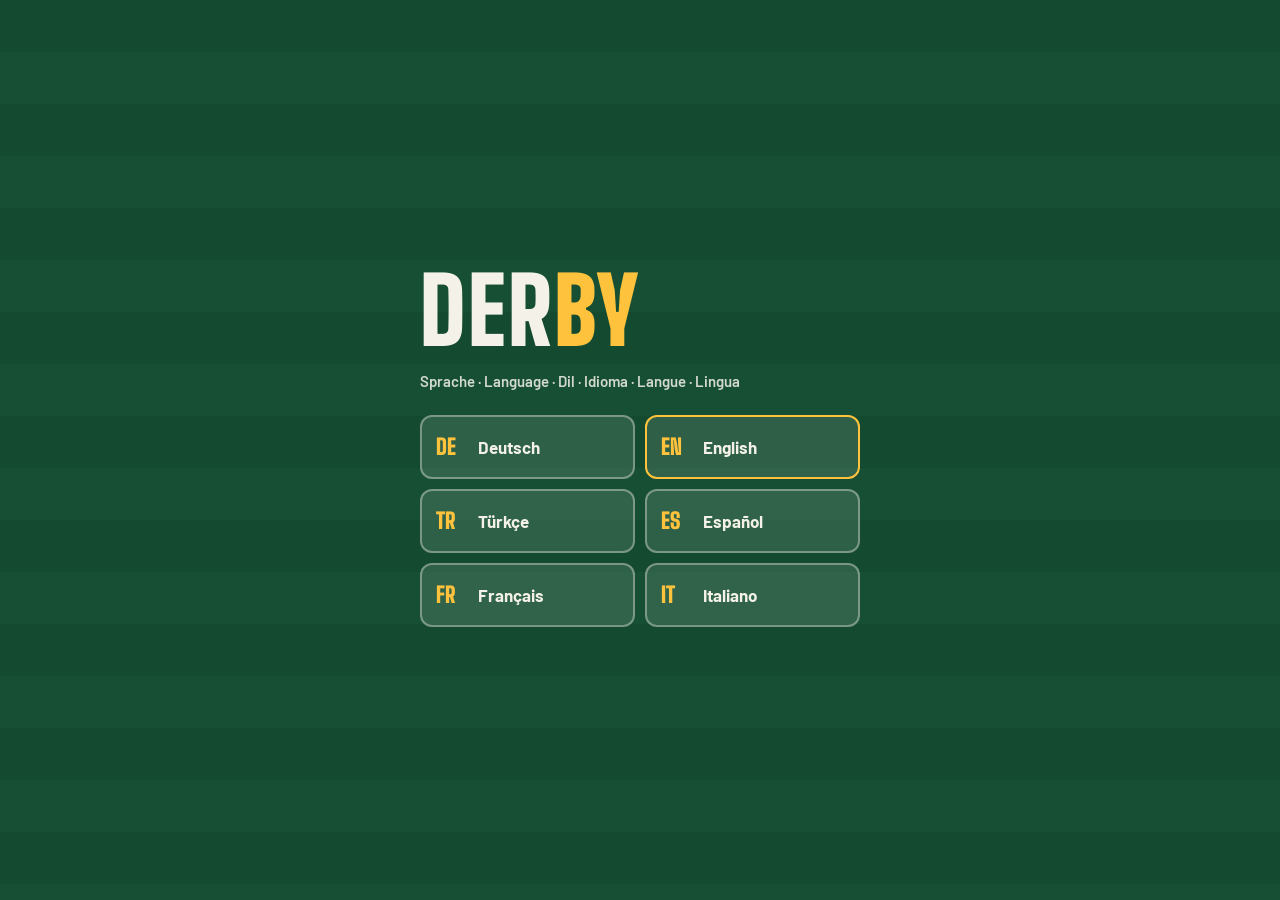
==== index.html @ 81ca85de "Add files via upload" ====
<!doctype html>
<html lang="de">
<head>
<meta charset="utf-8">
<meta name="viewport" content="width=device-width, initial-scale=1, viewport-fit=cover">
<meta name="robots" content="noindex, nofollow">
<meta name="theme-color" content="#134a30">
<meta name="apple-mobile-web-app-capable" content="yes">
<meta name="mobile-web-app-capable" content="yes">
<meta name="apple-mobile-web-app-status-bar-style" content="black-translucent">
<meta name="apple-mobile-web-app-title" content="Derby">
<link rel="apple-touch-icon" href="apple-touch-icon.png">
<link rel="icon" type="image/png" href="icon-192.png">
<link rel="manifest" href="manifest.webmanifest">
<title>Derby</title>
<style>
/* fonts: Barlow and Big Shoulders Display, SIL Open Font License */
@font-face{font-family:'Barlow';font-style:normal;font-display:swap;font-weight:400;src:url([data-uri]) format('woff2');unicode-range:U+0100-02BA,U+02BD-02C5,U+02C7-02CC,U+02CE-02D7,U+02DD-02FF,U+0304,U+0308,U+0329,U+1D00-1DBF,U+1E00-1E9F,U+1EF2-1EFF,U+2020,U+20A0-20AB,U+20AD-20C0,U+2113,U+2C60-2C7F,U+A720-A7FF}
@font-face{font-family:'Barlow';font-style:normal;font-display:swap;font-weight:400;src:url([data-uri]) format('woff2');unicode-range:U+0000-00FF,U+0131,U+0152-0153,U+02BB-02BC,U+02C6,U+02DA,U+02DC,U+0304,U+0308,U+0329,U+2000-206F,U+20AC,U+2122,U+2191,U+2193,U+2212,U+2215,U+FEFF,U+FFFD}
@font-face{font-family:'Barlow';font-style:normal;font-display:swap;font-weight:600;src:url([data-uri]) format('woff2');unicode-range:U+0100-02BA,U+02BD-02C5,U+02C7-02CC,U+02CE-02D7,U+02DD-02FF,U+0304,U+0308,U+0329,U+1D00-1DBF,U+1E00-1E9F,U+1EF2-1EFF,U+2020,U+20A0-20AB,U+20AD-20C0,U+2113,U+2C60-2C7F,U+A720-A7FF}
@font-face{font-family:'Barlow';font-style:normal;font-display:swap;font-weight:600;src:url([data-uri]) format('woff2');unicode-range:U+0000-00FF,U+0131,U+0152-0153,U+02BB-02BC,U+02C6,U+02DA,U+02DC,U+0304,U+0308,U+0329,U+2000-206F,U+20AC,U+2122,U+2191,U+2193,U+2212,U+2215,U+FEFF,U+FFFD}
@font-face{font-family:'Barlow';font-style:normal;font-display:swap;font-weight:700;src:url([data-uri]) format('woff2');unicode-range:U+0100-02BA,U+02BD-02C5,U+02C7-02CC,U+02CE-02D7,U+02DD-02FF,U+0304,U+0308,U+0329,U+1D00-1DBF,U+1E00-1E9F,U+1EF2-1EFF,U+2020,U+20A0-20AB,U+20AD-20C0,U+2113,U+2C60-2C7F,U+A720-A7FF}
@font-face{font-family:'Barlow';font-style:normal;font-display:swap;font-weight:700;src:url([data-uri]) format('woff2');unicode-range:U+0000-00FF,U+0131,U+0152-0153,U+02BB-02BC,U+02C6,U+02DA,U+02DC,U+0304,U+0308,U+0329,U+2000-206F,U+20AC,U+2122,U+2191,U+2193,U+2212,U+2215,U+FEFF,U+FFFD}
@font-face{font-family:'Big Shoulders Display';font-style:normal;font-display:swap;font-weight:700;src:url([data-uri]) format('woff2');unicode-range:U+0100-02BA,U+02BD-02C5,U+02C7-02CC,U+02CE-02D7,U+02DD-02FF,U+0304,U+0308,U+0329,U+1D00-1DBF,U+1E00-1E9F,U+1EF2-1EFF,U+2020,U+20A0-20AB,U+20AD-20C0,U+2113,U+2C60-2C7F,U+A720-A7FF}
@font-face{font-family:'Big Shoulders Display';font-style:normal;font-display:swap;font-weight:700;src:url([data-uri]) format('woff2');unicode-range:U+0000-00FF,U+0131,U+0152-0153,U+02BB-02BC,U+02C6,U+02DA,U+02DC,U+0304,U+0308,U+0329,U+2000-206F,U+20AC,U+2122,U+2191,U+2193,U+2212,U+2215,U+FEFF,U+FFFD}
@font-face{font-family:'Big Shoulders Display';font-style:normal;font-display:swap;font-weight:800;src:url([data-uri]) format('woff2');unicode-range:U+0100-02BA,U+02BD-02C5,U+02C7-02CC,U+02CE-02D7,U+02DD-02FF,U+0304,U+0308,U+0329,U+1D00-1DBF,U+1E00-1E9F,U+1EF2-1EFF,U+2020,U+20A0-20AB,U+20AD-20C0,U+2113,U+2C60-2C7F,U+A720-A7FF}
@font-face{font-family:'Big Shoulders Display';font-style:normal;font-display:swap;font-weight:800;src:url([data-uri]) format('woff2');unicode-range:U+0000-00FF,U+0131,U+0152-0153,U+02BB-02BC,U+02C6,U+02DA,U+02DC,U+0304,U+0308,U+0329,U+2000-206F,U+20AC,U+2122,U+2191,U+2193,U+2212,U+2215,U+FEFF,U+FFFD}
@font-face{font-family:'Big Shoulders Display';font-style:normal;font-display:swap;font-weight:900;src:url([data-uri]) format('woff2');unicode-range:U+0100-02BA,U+02BD-02C5,U+02C7-02CC,U+02CE-02D7,U+02DD-02FF,U+0304,U+0308,U+0329,U+1D00-1DBF,U+1E00-1E9F,U+1EF2-1EFF,U+2020,U+20A0-20AB,U+20AD-20C0,U+2113,U+2C60-2C7F,U+A720-A7FF}
@font-face{font-family:'Big Shoulders Display';font-style:normal;font-display:swap;font-weight:900;src:url([data-uri]) format('woff2');unicode-range:U+0000-00FF,U+0131,U+0152-0153,U+02BB-02BC,U+02C6,U+02DA,U+02DC,U+0304,U+0308,U+0329,U+2000-206F,U+20AC,U+2122,U+2191,U+2193,U+2212,U+2215,U+FEFF,U+FFFD}
</style>
<script src="app-config.js"></script>
<style>
/* Layout: a hub of football party games. Language first, then a games list; each game runs on a pitch seen from above, one half per player, the top half rotated for the opponent across the table. */
:root {
  --turf: #1d6a44;
  --turf-2: #217049;
  --turf-deep: #134a30;
  --turf-deep-2: #164f34;
  --chalk: #f4f2e8;
  --line: rgba(244, 242, 232, 0.38);
  --fill: rgba(244, 242, 232, 0.12);
  --ink: #10291c;
  --ink-soft: #3f5c4c;
  --p1: #ffc23d;
  --p2: #8fd3ff;
  --bad: #ff8f7d;
  --turf-3: #2c8556;
  --good: #4fd18b;
  --ink-line: rgba(16, 41, 28, .22);
  --ad-bg: #0d100e;
  --ad-media: #1a1f1c;
  --ad-stripe: #222924;
  --display: "Big Shoulders Display", "Arial Narrow", Impact, sans-serif;
  --body: "Barlow", "Helvetica Neue", Arial, sans-serif;
  color-scheme: dark;
}
html { height: 100%; box-sizing: border-box; background: var(--turf-deep); }
/* the banner ad at the bottom takes --ad-h; --sab is the bottom safe area that is still free above it */
:root { --ad-h: 0px; --sab: env(safe-area-inset-bottom, 0px); }
html.has-banner { --ad-h: calc(var(--banner-h, 50px) + env(safe-area-inset-bottom, 0px)); --sab: 0px; }
html.has-banner.kb-open { --ad-h: 0px; --sab: env(safe-area-inset-bottom, 0px); }
*, *::before, *::after { box-sizing: inherit; }
body {
  height: 100%;
  margin: 0;
  overflow: hidden;
  background: var(--turf-deep);
  color: var(--chalk);
  font-family: var(--body);
  font-size: 15px;
  padding-left: max(16px, env(safe-area-inset-left, 0px));
  padding-right: max(16px, env(safe-area-inset-right, 0px));
  padding-top: 12px;
  padding-bottom: calc(12px + var(--ad-h));
  -webkit-tap-highlight-color: transparent;
}
button { font: inherit; }
[hidden] { display: none !important; }

/* ---------- full-screen screens (language, games) ---------- */
.screen {
  position: fixed;
  inset: 0 0 var(--ad-h) 0;
  z-index: 30;
  overflow-y: auto;
  background: repeating-linear-gradient(to bottom, var(--turf-deep) 0 52px, var(--turf-deep-2) 52px 104px);
  padding: calc(env(safe-area-inset-top, 0px) + 28px) max(16px, env(safe-area-inset-right, 0px)) calc(var(--sab) + 28px) max(16px, env(safe-area-inset-left, 0px));
}
.brand {
  min-width: 0;
  margin: 0;
  font-family: var(--display);
  font-weight: 900;
  font-size: clamp(60px, 19vw, 92px);
  line-height: .82;
  letter-spacing: .02em;
  text-transform: uppercase;
}
.brand i { font-style: normal; color: var(--p1); }

.lang-wrap {
  max-width: 440px;
  min-height: 100%;
  margin: 0 auto;
  display: flex;
  flex-direction: column;
  justify-content: center;
  gap: 22px;
}
.lang-q { margin: 0; font-size: 15px; font-weight: 600; line-height: 1.5; opacity: .85; text-wrap: balance; }
.lang-grid { display: grid; grid-template-columns: 1fr 1fr; gap: 10px; }
.lang-opt {
  display: flex;
  align-items: center;
  gap: 12px;
  min-height: 64px;
  padding: 10px 14px;
  border-radius: 12px;
  border: 2px solid var(--line);
  background: var(--fill);
  color: var(--chalk);
  font-size: 17px;
  font-weight: 700;
  text-align: left;
  cursor: pointer;
  min-width: 0;
}
.lang-opt .code { font-family: var(--display); font-weight: 900; font-size: 22px; color: var(--p1); min-width: 30px; }
.lang-opt[aria-pressed="true"] { border-color: var(--p1); }

.menu-wrap { max-width: 520px; margin: 0 auto; display: flex; flex-direction: column; gap: 20px; }
.menu-head { display: flex; justify-content: space-between; align-items: flex-start; gap: 12px; }
.tag { margin: 10px 0 0; font-size: 15px; font-weight: 600; opacity: .85; }
.lang-btn {
  flex: none;
  display: inline-flex;
  align-items: center;
  gap: 8px;
  min-height: 40px;
  padding: 0 14px;
  border-radius: 999px;
  border: 2px solid var(--line);
  background: transparent;
  color: var(--chalk);
  font-weight: 700;
  cursor: pointer;
}
.lang-btn .code { font-family: var(--display); font-weight: 900; font-size: 18px; color: var(--p1); }
.sect { margin: 0; font-size: 12px; font-weight: 700; letter-spacing: .16em; text-transform: uppercase; opacity: .8; }
.game-secs { display: flex; flex-direction: column; gap: 24px; }
.game-sec { display: flex; flex-direction: column; gap: 10px; }
.games { list-style: none; margin: 0; padding: 0; display: flex; flex-direction: column; gap: 10px; }
.game {
  width: 100%;
  display: grid;
  grid-template-columns: 52px minmax(0, 1fr) auto;
  align-items: center;
  gap: 14px;
  padding: 14px;
  border-radius: 14px;
  text-align: left;
  color: inherit;
}
.game.live { background: var(--chalk); color: var(--ink); border: 0; cursor: pointer; box-shadow: 0 10px 30px rgba(0, 0, 0, .3); }
.game.soon { background: var(--fill); border: 1px dashed var(--line); color: var(--chalk); }
.emb { width: 52px; height: 52px; border-radius: 50%; display: grid; place-items: center; }
.emb svg { width: 30px; height: 30px; fill: none; stroke: currentColor; stroke-width: 2.5; stroke-linecap: round; stroke-linejoin: round; }
.emb svg .dot { fill: currentColor; stroke: none; }
.game.live .emb { background: var(--turf); color: var(--chalk); }
.game.soon .emb { border: 2px solid var(--line); opacity: .75; }
.g-text { min-width: 0; display: block; }
.g-name { display: block; font-family: var(--display); font-weight: 900; font-size: 24px; line-height: .95; text-transform: uppercase; letter-spacing: .01em; }
.g-desc { display: block; margin-top: 5px; font-size: 14px; line-height: 1.35; }
.g-meta { display: block; margin-top: 6px; font-size: 11px; font-weight: 700; letter-spacing: .1em; text-transform: uppercase; opacity: .7; }
.pill { font-family: var(--display); font-weight: 800; font-size: 15px; letter-spacing: .06em; text-transform: uppercase; padding: 6px 12px; border-radius: 999px; white-space: nowrap; }
.game.live .pill { background: var(--turf); color: var(--chalk); }
.game.soon .pill { border: 1px solid var(--line); opacity: .8; }
.menu-foot { margin: 0; font-size: 12px; line-height: 1.4; opacity: .7; }

/* ---------- pitch ---------- */
.pitch {
  position: relative;
  height: 100%;
  max-width: 520px;
  margin: 0 auto;
  display: grid;
  grid-template-rows: 1fr 1fr;
  border: 2px solid var(--line);
  border-radius: 6px;
  overflow: hidden;
  background: repeating-linear-gradient(to bottom, var(--turf) 0 52px, var(--turf-2) 52px 104px);
}
.pitch::before {
  content: "";
  position: absolute;
  left: 0; right: 0; top: 50%;
  height: 2px;
  transform: translateY(-1px);
  background: var(--line);
  pointer-events: none;
  z-index: 2;
}

.kickoff {
  position: absolute;
  left: 50%; top: 50%;
  width: 104px; height: 104px;
  transform: translate(-50%, -50%);
  pointer-events: none;
  z-index: 2;
}
.kickoff svg { width: 100%; height: 100%; overflow: visible; }
.kickoff .track { fill: none; stroke: var(--line); stroke-width: 2; }
.kickoff .drain {
  fill: none; stroke: var(--chalk); stroke-width: 5; stroke-linecap: round;
  stroke-dasharray: 100; stroke-dashoffset: 0;
  transform: rotate(-90deg); transform-origin: 50% 50%;
  transition: stroke .3s;
}
.kickoff.idle .drain { stroke: var(--line); stroke-width: 2; }
.kickoff.b0 .drain { stroke: var(--p1); }
.kickoff.b1 .drain { stroke: var(--p2); }
.kickoff.low .drain { stroke: var(--bad); }
.kickoff .spot { fill: var(--chalk); }

.half {
  --pc: var(--p1);
  position: relative;
  display: flex;
  flex-direction: column;
  min-height: 0;
  overflow: hidden;
  touch-action: manipulation;
  user-select: none;
  -webkit-user-select: none;
  cursor: pointer;
  transition: background-color .25s ease;
}
.half[data-p="1"] { --pc: var(--p2); transform: rotate(180deg); }
.half.lit { background-color: color-mix(in srgb, var(--pc) 18%, transparent); }
.half::after {
  content: "";
  position: absolute;
  left: 20%; right: 20%; bottom: -2px;
  height: 58px;
  border: 2px solid var(--line);
  border-bottom: none;
  pointer-events: none;
}

.stage {
  position: relative;
  z-index: 1;
  flex: 1;
  min-height: 0;
  overflow-y: auto;
  display: flex;
  flex-direction: column;
  align-items: center;
  justify-content: center;
  gap: 12px;
  padding: 58px 4px 8px;
  text-align: center;
}
.hud {
  position: relative;
  z-index: 1;
  display: flex;
  align-items: center;
  justify-content: space-between;
  gap: 8px;
  padding: 6px 6px 12px;
  font-family: var(--display);
  text-transform: uppercase;
}
.who { font-weight: 800; font-size: 18px; letter-spacing: .06em; color: var(--pc); min-width: 0; }
.clock { font-weight: 800; font-size: 20px; font-variant-numeric: tabular-nums; letter-spacing: .04em; }
.clock.low { color: var(--bad); }
.tally { display: flex; align-items: baseline; gap: 6px; font-variant-numeric: tabular-nums; font-weight: 800; font-size: 18px; }
.tally b { font-size: 30px; font-weight: 900; color: var(--pc); line-height: 1; }
.tally small { font-size: 12px; letter-spacing: .1em; opacity: .7; }

.pair { display: flex; align-items: flex-start; justify-content: center; gap: 6px; width: 100%; }
.club { margin: 0; width: 44%; min-width: 0; display: flex; flex-direction: column; align-items: center; gap: 10px; }
.crest {
  width: clamp(62px, 19vw, 86px);
  aspect-ratio: 1;
  max-width: 100%;
  border-radius: 50%;
  display: grid;
  place-items: center;
  box-shadow: 0 0 0 3px var(--chalk), 0 6px 16px rgba(0, 0, 0, .35);
  font-family: var(--display);
  font-weight: 900;
  font-size: clamp(20px, 6vw, 27px);
  letter-spacing: .03em;
  text-shadow: 0 1px 2px rgba(0, 0, 0, .45);
}
.crest.flag, .crest.pos { position: relative; overflow: hidden; }
.crest svg.fill { position: absolute; inset: 0; width: 100%; height: 100%; }
.crest .code {
  position: absolute;
  left: 50%;
  bottom: 12%;
  transform: translateX(-50%);
  padding: 1px 6px;
  border-radius: 4px;
  background: rgba(16, 41, 28, .78);
  color: var(--chalk);
  font-size: clamp(11px, 3vw, 14px);
  letter-spacing: .06em;
  line-height: 1.2;
  text-shadow: none;
}
.pt-turf { fill: var(--turf-3); }
.pt-line { fill: none; stroke: rgba(244, 242, 232, .8); stroke-width: 1; }
.pt-dot { fill: var(--p1); stroke: var(--ink); stroke-width: .8; }
.club figcaption {
  overflow-wrap: break-word;
  font-family: var(--display);
  font-weight: 800;
  font-size: clamp(17px, 4.8vw, 22px);
  line-height: 1.02;
  text-transform: uppercase;
  letter-spacing: .02em;
  text-wrap: balance;
}
.amp {
  font-family: var(--display);
  font-weight: 900;
  font-size: 26px;
  opacity: .65;
  padding-top: calc(clamp(62px, 19vw, 86px) / 2 - 17px);
}
.ask { margin: 0; font-weight: 700; font-size: 16px; text-wrap: balance; }
.hint {
  margin: 0;
  font-size: 12px;
  font-weight: 700;
  letter-spacing: .14em;
  text-transform: uppercase;
  color: var(--pc);
  animation: breathe 1.8s ease-in-out infinite;
}
@keyframes breathe { 50% { opacity: .45; } }

.big {
  margin: 0;
  font-family: var(--display);
  font-weight: 900;
  font-size: clamp(38px, 11vw, 52px);
  line-height: .92;
  text-transform: uppercase;
  letter-spacing: .01em;
  text-wrap: balance;
}
.count {
  margin: 0;
  font-family: var(--display);
  font-weight: 900;
  font-size: clamp(64px, 20vw, 92px);
  line-height: .85;
  font-variant-numeric: tabular-nums;
  color: var(--pc);
}
.sub { margin: 0; font-weight: 600; font-size: 16px; text-wrap: balance; }
.mini { margin: 0; font-size: 13px; opacity: .75; text-wrap: balance; }
.wait { margin: 0; font-size: 13px; font-weight: 600; color: var(--pc); text-wrap: balance; }
.label { margin: 4px 0 0; font-size: 11px; font-weight: 700; letter-spacing: .16em; text-transform: uppercase; opacity: .8; }
.sol { list-style: none; margin: 0; padding: 0; display: flex; flex-wrap: wrap; justify-content: center; gap: 6px; max-width: 440px; }
.sol li {
  background: var(--fill);
  border: 1px solid var(--line);
  border-radius: 999px;
  padding: 4px 11px;
  font-size: 14px;
  font-weight: 600;
}
.sol li span { display: inline-block; }
.sol.veiled li span { filter: blur(5px); opacity: .8; }
.sol.unveiled li span { animation: unveil .4s ease-out; }
@keyframes unveil { from { filter: blur(5px); opacity: .8; } to { filter: blur(0); opacity: 1; } }
.row { display: flex; gap: 10px; flex-wrap: wrap; justify-content: center; }

.btn {
  font-family: var(--display);
  font-weight: 800;
  font-size: 21px;
  text-transform: uppercase;
  letter-spacing: .05em;
  min-height: 48px;
  min-width: 120px;
  padding: 8px 22px;
  border-radius: 10px;
  border: 2px solid var(--chalk);
  background: var(--chalk);
  color: var(--ink);
  cursor: pointer;
}
.btn.ghost { background: transparent; color: var(--chalk); }
.btn:active, .game.live:active, .lang-opt:active { transform: translateY(1px); }
.btn:focus-visible, .chip input:focus-visible + span, .go:focus-visible, .game:focus-visible,
.lang-opt:focus-visible, .lang-btn:focus-visible, .back:focus-visible { outline: 3px solid var(--p1); outline-offset: 3px; }

/* ---------- game intro card ---------- */
.overlay {
  position: fixed;
  inset: 0 0 var(--ad-h) 0;
  z-index: 20;
  display: flex;
  flex-direction: column;
  overflow-y: auto;
  padding: calc(env(safe-area-inset-top, 0px) + 16px) max(16px, env(safe-area-inset-right, 0px)) calc(var(--sab) + 16px) max(16px, env(safe-area-inset-left, 0px));
  background: rgba(10, 34, 22, .74);
  backdrop-filter: blur(3px);
}
.card {
  width: 100%;
  max-width: 400px;
  margin: auto;
  background: var(--chalk);
  color: var(--ink);
  border-radius: 14px;
  padding: 16px 20px 18px;
  display: flex;
  flex-direction: column;
  gap: 14px;
  box-shadow: 0 18px 50px rgba(0, 0, 0, .4);
}
.back {
  align-self: flex-start;
  display: inline-flex;
  align-items: center;
  gap: 6px;
  min-height: 36px;
  padding: 0 12px 0 8px;
  border-radius: 999px;
  border: 1.5px solid var(--ink-soft);
  background: transparent;
  color: var(--ink);
  font-weight: 700;
  font-size: 14px;
  cursor: pointer;
}
.eyebrow { margin: 0; font-size: 12px; font-weight: 700; letter-spacing: .16em; text-transform: uppercase; color: var(--ink-soft); }
.title {
  margin: 0;
  font-family: var(--display);
  font-weight: 900;
  font-size: clamp(44px, 13vw, 64px);
  line-height: .86;
  text-transform: uppercase;
  letter-spacing: -.005em;
}
.title span { display: block; }
.title span + span { color: var(--turf); }
.rules { margin: 0; padding-left: 22px; display: flex; flex-direction: column; gap: 7px; line-height: 1.4; font-size: 15px; }
.rules li::marker { font-family: var(--display); font-weight: 900; color: var(--turf); }
.chips { display: flex; gap: 8px; flex-wrap: wrap; border: 0; margin: 0; padding: 0; min-width: 0; }
.chips legend { padding: 0; margin-bottom: 8px; font-size: 12px; font-weight: 700; letter-spacing: .14em; text-transform: uppercase; color: var(--ink-soft); }
.chip { position: relative; }
.chip input { position: absolute; opacity: 0; inset: 0; margin: 0; cursor: pointer; }
.chip span {
  display: inline-flex;
  align-items: center;
  min-height: 40px;
  padding: 0 16px;
  border-radius: 999px;
  border: 2px solid var(--ink);
  font-family: var(--display);
  font-weight: 800;
  font-size: 18px;
  text-transform: uppercase;
  letter-spacing: .04em;
}
.chip input:checked + span { background: var(--ink); color: var(--chalk); }
.chips.leagues, .chips.levels, .chips.qtypes { gap: 6px; }
.chips.levels .chip span, .chips.qtypes .chip span { min-height: 38px; padding: 0 13px; font-size: 16px; }
.chips.levels .chip.bk span { border-style: dashed; }
.chips.levels .chip.bk input:checked + span { background: var(--p1); color: var(--ink); border: 2px solid var(--ink); }
.chips.leagues .chip span { min-height: 38px; padding: 0 13px; font-size: 16px; }
.sub-legend { width: 100%; margin-top: 6px; font-size: 12px; font-weight: 700; letter-spacing: .14em; text-transform: uppercase; color: var(--ink-soft); }
.pool { width: 100%; margin: 2px 0 0; font-size: 13px; line-height: 1.4; color: var(--ink-soft); }
.pool b { color: var(--ink); font-variant-numeric: tabular-nums; }
.go {
  min-height: 54px;
  border: 0;
  border-radius: 10px;
  background: var(--turf);
  color: var(--chalk);
  font-family: var(--display);
  font-weight: 900;
  font-size: 26px;
  text-transform: uppercase;
  letter-spacing: .06em;
  cursor: pointer;
}
.foot { margin: 0; font-size: 12px; line-height: 1.4; color: var(--ink-soft); }

/* ---------- ad placeholder after a match ---------- */
.adscreen {
  position: fixed;
  inset: 0;
  z-index: 50;
  display: flex;
  flex-direction: column;
  gap: 14px;
  background: var(--ad-bg);
  color: var(--chalk);
  padding: calc(env(safe-area-inset-top, 0px) + 14px) max(16px, env(safe-area-inset-right, 0px)) calc(env(safe-area-inset-bottom, 0px) + 18px) max(16px, env(safe-area-inset-left, 0px));
}
.ad-top { display: flex; align-items: center; justify-content: space-between; gap: 10px; }
.ad-tag { padding: 4px 8px; border: 1px solid var(--line); border-radius: 4px; font-size: 11px; font-weight: 700; letter-spacing: .16em; text-transform: uppercase; }
.ad-skip {
  min-height: 40px;
  padding: 0 16px;
  border-radius: 999px;
  border: 1.5px solid var(--line);
  background: transparent;
  color: var(--chalk);
  font-weight: 700;
  font-size: 14px;
  font-variant-numeric: tabular-nums;
}
.ad-skip:disabled { opacity: .7; }
.ad-skip:not(:disabled) { border-color: var(--chalk); background: var(--chalk); color: var(--ink); cursor: pointer; }
.ad-skip:focus-visible { outline: 3px solid var(--p1); outline-offset: 3px; }
.ad-body { flex: 1; min-height: 0; display: flex; flex-direction: column; align-items: center; justify-content: center; gap: 14px; text-align: center; }
.ad-media {
  width: min(100%, 340px);
  aspect-ratio: 3 / 4;
  max-height: 60vh;
  display: grid;
  place-items: center;
  border-radius: 12px;
  border: 1px dashed var(--line);
  background: repeating-linear-gradient(135deg, var(--ad-media) 0 14px, var(--ad-stripe) 14px 28px);
}
.ad-media b { font-family: var(--display); font-weight: 900; font-size: 34px; letter-spacing: .04em; text-transform: uppercase; }
.ad-note { margin: 0; max-width: 34ch; font-size: 14px; line-height: 1.45; opacity: .85; text-wrap: balance; }
.ad-progress { height: 4px; border-radius: 2px; background: var(--fill); overflow: hidden; }
.ad-progress span { display: block; height: 100%; width: 0; background: var(--p1); }

/* ---------- solo games ---------- */
.solo-modal {
  position: fixed; inset: 0 0 var(--ad-h) 0; z-index: 40;
  display: flex; align-items: safe center; justify-content: center;
  overflow-y: auto;   /* a tall card scrolls instead of being cut off on small phones */
  padding: calc(env(safe-area-inset-top, 0px) + 16px) max(16px, env(safe-area-inset-right, 0px)) calc(var(--sab) + 16px) max(16px, env(safe-area-inset-left, 0px));
  background: rgba(10, 34, 22, .72);
  backdrop-filter: blur(3px);
}
.modal-card { width: 100%; max-width: 380px; }
.revive {
  position: relative; width: 150px; height: 150px; margin: 4px auto;
  border: 0; border-radius: 50%; background: var(--turf); color: var(--chalk);
  display: grid; place-items: center; cursor: pointer;
  box-shadow: 0 10px 24px rgba(0, 0, 0, .25);
  animation: rvpulse 1s ease-in-out infinite;
}
.revive svg { position: absolute; inset: 0; width: 100%; height: 100%; transform: rotate(-90deg); }
.rv-track { fill: none; stroke: rgba(244, 242, 232, .25); stroke-width: 6; }
.rv-drain { fill: none; stroke: var(--p1); stroke-width: 6; stroke-linecap: round; stroke-dasharray: 100; stroke-dashoffset: 0; }
.rv-in { position: relative; display: flex; flex-direction: column; align-items: center; gap: 2px; }
.rv-num { font-family: var(--display); font-weight: 900; font-size: 64px; line-height: .9; font-variant-numeric: tabular-nums; }
.rv-cap { font-size: 12px; font-weight: 700; letter-spacing: .14em; text-transform: uppercase; }
.revive:focus-visible { outline: 3px solid var(--p1); outline-offset: 4px; }
.revive:active { transform: scale(.97); }
@keyframes rvpulse { 50% { transform: scale(1.04); } }
.rv-label { margin: 0; font-size: 15px; font-weight: 600; line-height: 1.4; }
.link-btn { align-self: center; padding: 6px 10px; border: 0; background: none; color: var(--ink-soft); font-weight: 700; font-size: 14px; text-decoration: underline; cursor: pointer; }
.link-btn:focus-visible { outline: 3px solid var(--p1); outline-offset: 2px; }
.solo-wrap { max-width: 520px; min-height: 100%; margin: 0 auto; display: flex; flex-direction: column; gap: 14px; }
.solo-head { display: flex; justify-content: space-between; align-items: center; gap: 10px; }
.solo-stats { display: flex; gap: 16px; font-family: var(--display); text-transform: uppercase; font-weight: 800; font-size: 14px; letter-spacing: .06em; text-align: right; }
.solo-stats b { display: block; font-size: 30px; font-weight: 900; line-height: 1; color: var(--p1); font-variant-numeric: tabular-nums; }
.solo-bar { height: 6px; border-radius: 3px; background: var(--fill); overflow: hidden; }
.solo-bar span { display: block; height: 100%; width: 100%; background: var(--chalk); transform-origin: left center; transition: transform .1s linear; }
.solo-bar.low span { background: var(--bad); }
.solo-body { flex: 1; display: flex; flex-direction: column; align-items: center; gap: 14px; text-align: center; padding-bottom: 8px; }
.solo-kicker { margin: 0; font-size: 12px; font-weight: 700; letter-spacing: .16em; text-transform: uppercase; opacity: .8; }
.opts { width: 100%; display: grid; gap: 8px; }
.opt {
  display: flex; align-items: center; gap: 12px;
  min-height: 52px; padding: 10px 14px;
  border-radius: 12px; border: 2px solid var(--line);
  background: var(--fill); color: var(--chalk);
  font-weight: 700; font-size: 17px; text-align: left; cursor: pointer;
}
.opt i { font-style: normal; font-family: var(--display); font-weight: 900; font-size: 18px; color: var(--p1); min-width: 14px; }
.opt span { min-width: 0; overflow-wrap: anywhere; }
.opt.ok { background: var(--good); border-color: var(--good); color: var(--ink); }
.opt.bad { background: var(--bad); border-color: var(--bad); color: var(--ink); }
.opt.ok i, .opt.bad i { color: var(--ink); }
.opt.dim { opacity: .45; }
.opt:disabled { cursor: default; }
.opt:not(:disabled):active { transform: translateY(1px); }
.opt:focus-visible, .ink-btn:focus-visible, .share:focus-visible { outline: 3px solid var(--p1); outline-offset: 3px; }
.solo-fb { width: 100%; display: flex; flex-direction: column; align-items: center; gap: 10px; }
.fb-title { margin: 0; font-family: var(--display); font-weight: 900; font-size: 30px; text-transform: uppercase; }
.fb-title.good { color: var(--good); }
.fb-title.badc { color: var(--bad); }
.over { width: 100%; background: var(--chalk); color: var(--ink); border-radius: 14px; padding: 18px 16px; display: flex; flex-direction: column; gap: 10px; text-align: center; }
.over-title { margin: 0; font-family: var(--display); font-weight: 900; font-size: 26px; text-transform: uppercase; }
.big-num { margin: 0; font-family: var(--display); font-weight: 900; font-size: 72px; line-height: .85; color: var(--turf); font-variant-numeric: tabular-nums; }
.over-sub { margin: 0; font-size: 14px; font-weight: 600; color: var(--ink-soft); }
.over-actions { display: flex; flex-direction: column; gap: 8px; }
.over .go { min-height: 50px; padding: 8px 12px; font-size: 19px; line-height: 1.1; }
@media (max-width: 460px) { #langBtn .nm { display: none; } }
/* small phones: the Serie question and its four answers fit above the banner */
@media (max-height: 620px) {
  #soloScreen { padding-top: calc(env(safe-area-inset-top, 0px) + 14px); padding-bottom: calc(var(--sab) + 12px); }
  #soloScreen .solo-wrap, #soloScreen .solo-body { gap: 9px; }
  .opts { gap: 6px; }
  .opt { min-height: 44px; padding: 6px 12px; font-size: 16px; }
}
.ink-btn { min-height: 46px; border-radius: 10px; border: 2px solid var(--ink); background: transparent; color: var(--ink); font-family: var(--display); font-weight: 800; font-size: 19px; text-transform: uppercase; letter-spacing: .05em; cursor: pointer; }
.squares { display: flex; justify-content: center; gap: 6px; }
.sq { width: 28px; height: 28px; border-radius: 6px; }
.sq.ok { background: var(--good); }
.sq.bad { background: var(--bad); }
.share { width: 100%; resize: none; border-radius: 10px; border: 1.5px solid var(--ink-line); background: var(--chalk); color: var(--ink); font: 600 15px/1.4 var(--body); padding: 10px; text-align: center; }

@media (prefers-reduced-motion: reduce) {
  .hint, .sol.unveiled li span, .revive { animation: none; }
  .half, .kickoff .drain { transition: none; }
}

/* ---------- Karriereweg ---------- */
.kw-body { flex: 1; display: flex; flex-direction: column; align-items: center; gap: 12px; text-align: center; padding-bottom: 8px; }
.kw-path { list-style: none; margin: 0; padding: 0; width: 100%; display: grid; gap: 6px; text-align: left; }
.kw-path.two { grid-template-columns: minmax(0, 1fr) minmax(0, 1fr); grid-auto-flow: column; }
.kw-st {
  display: flex; align-items: center; gap: 8px; min-width: 0; min-height: 46px;
  padding: 5px 8px; border-radius: 10px;
  background: var(--fill); border: 1px solid var(--line);
}
.kw-st.new { border-color: var(--p1); animation: kwIn .35s ease-out; }
.kw-st.hid { background: transparent; border-style: dashed; opacity: .6; }
@keyframes kwIn { from { opacity: 0; transform: translateY(-6px); } }
.kw-no { flex: none; min-width: 16px; text-align: right; font-family: var(--display); font-weight: 900; font-size: 15px; opacity: .75; font-variant-numeric: tabular-nums; }
.kw-badge {
  flex: none; width: 32px; height: 32px; border-radius: 50%;
  display: grid; place-items: center; overflow: hidden;
  font-family: var(--display); font-weight: 900; font-size: 11px; letter-spacing: .01em; line-height: 1;
  box-shadow: 0 0 0 2px var(--chalk);
}
.kw-badge.q { background: transparent; box-shadow: none; border: 2px dashed var(--line); color: var(--chalk); font-size: 15px; }
.kw-txt { min-width: 0; flex: 1; display: flex; flex-direction: column; gap: 1px; line-height: 1.15; }
.kw-txt b {
  font-size: 15px; font-weight: 700; overflow-wrap: anywhere;
  display: -webkit-box; -webkit-line-clamp: 2; -webkit-box-orient: vertical; overflow: hidden;
}
.kw-txt small { font-size: 12px; font-weight: 600; opacity: .85; font-variant-numeric: tabular-nums; }
.kw-loan {
  display: inline-block; margin-left: 6px; padding: 1px 5px; border-radius: 4px;
  background: var(--p2); color: var(--ink);
  font-size: 10px; font-weight: 700; letter-spacing: .06em; text-transform: uppercase; vertical-align: 1px;
}
.kw-ph { display: block; width: 70%; height: 10px; border-radius: 5px; background: var(--line); }
.kw-tools { width: 100%; display: flex; align-items: center; justify-content: space-between; gap: 10px; flex-wrap: wrap; }
.kw-pts { font-family: var(--display); font-weight: 900; font-size: 20px; letter-spacing: .03em; text-transform: uppercase; color: var(--p1); }
.kw-more {
  min-height: 44px; padding: 0 16px; border-radius: 999px;
  border: 2px solid var(--chalk); background: transparent; color: var(--chalk);
  font-weight: 700; font-size: 15px; cursor: pointer;
}
.kw-more:active { transform: translateY(1px); }
.kw-more:focus-visible, .kw-mini:focus-visible { outline: 3px solid var(--p1); outline-offset: 2px; }
.kw-opts { grid-template-columns: minmax(0, 1fr) minmax(0, 1fr); }
.kw-opts .opt { min-height: 56px; padding: 8px 10px; gap: 8px; font-size: 16px; line-height: 1.2; }
.kw-was { margin: 0; font-size: 16px; }
.kw-intro .title { color: var(--ink); font-size: clamp(32px, 10.5vw, 42px); }
.kw-intro .rules { text-align: left; }
.kw-intro .go { margin-top: 4px; }

/* duel: one phone, two halves, the top one turned round */
.kw-duel {
  position: fixed; inset: 0 0 var(--ad-h) 0; z-index: 31;
  background: var(--turf-deep);
  padding: max(12px, env(safe-area-inset-top, 0px)) max(16px, env(safe-area-inset-right, 0px)) max(12px, var(--sab)) max(16px, env(safe-area-inset-left, 0px));
}
.kw-half {
  --pc: var(--p1);
  position: relative; z-index: 1;
  display: flex; flex-direction: column; justify-content: flex-end; gap: 7px;
  min-height: 0; overflow: hidden;
  padding: 12px 8px 6px;
  touch-action: manipulation; user-select: none; -webkit-user-select: none;
  transition: background-color .25s ease;
}
.kw-half[data-p="1"] { --pc: var(--p2); transform: rotate(180deg); }
.kw-half.lit { background-color: color-mix(in srgb, var(--pc) 18%, transparent); }
.kw-half.out .kw-opts { opacity: .55; }
.kw-cnt { margin-left: 8px; font-size: 13px; letter-spacing: .08em; color: var(--chalk); opacity: .7; font-variant-numeric: tabular-nums; }
.kw-hmain { min-height: 0; flex: 1 1 auto; display: flex; flex-direction: column; justify-content: center; }
.kw-path.compact { gap: 4px; }
.kw-path.compact .kw-st { min-height: 30px; padding: 3px 6px; gap: 6px; border-radius: 8px; }
.kw-path.compact .kw-no { min-width: 12px; font-size: 12px; }
.kw-path.compact .kw-badge { width: 22px; height: 22px; font-size: 8px; box-shadow: 0 0 0 1.5px var(--chalk); }
.kw-path.compact .kw-badge.q { font-size: 11px; }
.kw-path.compact .kw-txt { flex-direction: row; align-items: baseline; gap: 6px; }
.kw-path.compact .kw-txt b { flex: 1; min-width: 0; font-size: 13px; -webkit-line-clamp: 1; }
.kw-path.compact .kw-txt small { flex: none; font-size: 11px; }
/* two columns in a half: the club name gets the whole width, the years go underneath */
.kw-path.compact.two .kw-st { min-height: 32px; padding: 2px 6px 2px 4px; gap: 5px; }
.kw-path.compact.two .kw-no { min-width: 10px; font-size: 11px; }
.kw-path.compact.two .kw-txt { flex-direction: column; align-items: stretch; gap: 0; }
.kw-path.compact.two .kw-txt b { display: block; white-space: nowrap; text-overflow: ellipsis; overflow-wrap: normal; font-size: 13px; line-height: 1.15; }
.kw-path.compact.two .kw-txt small { font-size: 10.5px; line-height: 1.2; white-space: nowrap; }
.kw-path.compact .kw-loan { margin-left: 3px; padding: 0 3px; font-size: 8px; }
/* denser steps for small phones, chosen in kwFit:
   d1 two lines but tighter, d2 one line with short years, d3 one line without years, d4 like d3 but scrollable */
.kw-path.compact.d1 { gap: 2px; }
.kw-path.compact.d2, .kw-path.compact.d3, .kw-path.compact.d4 { gap: 3px; }
.kw-path.compact.d1 .kw-st { min-height: 28px; padding: 1px 5px 1px 4px; gap: 5px; }
.kw-path.compact.d1 .kw-no { min-width: 10px; font-size: 11px; }
.kw-path.compact.d1 .kw-badge { width: 20px; height: 20px; font-size: 7.5px; }
.kw-path.compact.d1 .kw-txt { flex-direction: column; align-items: stretch; gap: 0; }
.kw-path.compact.d1 .kw-txt small { font-size: 9.5px; line-height: 1.1; white-space: nowrap; }
.kw-path.compact.d1 .kw-loan { font-size: 7px; vertical-align: 1px; }
.kw-path.compact.d1 .kw-txt b, .kw-path.compact.d2 .kw-txt b, .kw-path.compact.d3 .kw-txt b, .kw-path.compact.d4 .kw-txt b {
  flex: 1; min-width: 0; display: block; white-space: nowrap; text-overflow: ellipsis; overflow-wrap: normal; font-size: 12.5px; line-height: 1.1;
}
.kw-path.compact.d2 .kw-st { min-height: 26px; padding: 1px 5px 1px 4px; gap: 5px; }
.kw-path.compact.d2 .kw-badge { width: 20px; height: 20px; font-size: 7.5px; }
.kw-path.compact.d2 .kw-txt, .kw-path.compact.d3 .kw-txt, .kw-path.compact.d4 .kw-txt { flex-direction: row; align-items: center; gap: 5px; }
.kw-path.compact.d2 .yl, .kw-path.compact.d3 .yl, .kw-path.compact.d4 .yl { display: none; }
.kw-path.compact.d2 .ys { display: inline; }
.kw-path.compact.d2 .kw-loan, .kw-path.compact.d3 .kw-loan, .kw-path.compact.d4 .kw-loan { font-size: 7px; padding: 0 2px; }
.kw-path.compact.d3 .kw-st, .kw-path.compact.d4 .kw-st { min-height: 22px; padding: 1px 5px 1px 3px; gap: 4px; }
.kw-path.compact.d3 .kw-badge, .kw-path.compact.d4 .kw-badge { width: 18px; height: 18px; font-size: 7px; box-shadow: 0 0 0 1px var(--chalk); }
.kw-hmain:has(> .kw-path.d4) { justify-content: flex-start; overflow-y: auto; }
.kw-path.compact.roomy { gap: 5px; }
.kw-path.compact.roomy .kw-st { min-height: 40px; padding: 3px 8px 3px 6px; gap: 7px; border-radius: 9px; }
.kw-path.compact.roomy .kw-no { min-width: 12px; font-size: 13px; }
.kw-path.compact.roomy .kw-badge { width: 27px; height: 27px; font-size: 9px; box-shadow: 0 0 0 1.5px var(--chalk); }
.kw-path.compact.roomy .kw-txt { flex-direction: column; align-items: stretch; gap: 1px; }
.kw-path.compact.roomy .kw-txt b { flex: none; display: block; white-space: nowrap; text-overflow: ellipsis; overflow-wrap: normal; font-size: 14px; line-height: 1.15; }
.kw-path.compact.roomy .kw-txt small { font-size: 11px; line-height: 1.15; white-space: nowrap; }
.kw-path.compact.roomy .kw-loan { font-size: 8px; }

/* solo: the name is typed; the screen follows the visible area so the field stays above the keyboard */
#careerScreen.kw-solo-on {
  top: var(--kw-vt, 0px); bottom: auto; height: calc(var(--kw-vh, 100%) - var(--ad-h));
  overflow: hidden;
  padding-top: calc(env(safe-area-inset-top, 0px) + 14px);
  padding-bottom: calc(var(--sab) + 12px);
}
#careerScreen.kw-solo-on.kw-kb { padding-top: 10px; padding-bottom: 8px; }
.kw-solo-on #kwSolo { height: 100%; min-height: 0; gap: 10px; }
.kw-solo-on .kw-body { min-height: 0; gap: 10px; padding-bottom: 0; }
.kw-main { flex: 1 1 0; min-height: 0; width: 100%; display: flex; flex-direction: column; position: relative; }
.kw-st.next { opacity: 1; border-style: solid; border-color: var(--chalk); background: color-mix(in srgb, var(--chalk) 10%, transparent); cursor: pointer; }
.kw-st.next .kw-badge.q { border-style: solid; border-color: var(--chalk); font-weight: 900; }
.kw-st.next .kw-txt b { color: var(--chalk); }
.kw-st.next:active { transform: translateY(1px); }
.kw-st.next:focus-visible { outline: 3px solid var(--p1); outline-offset: 2px; }
#careerScreen.kw-kb #kwKick { display: none; }
#careerScreen.kw-kb .kw-body, #careerScreen.kw-kb #kwSolo { gap: 8px; }
.kw-main:has(> .kw-path.d4) { overflow-y: auto; }
.kw-tools { min-height: 44px; }
.kw-tools { flex-wrap: nowrap; }
.kw-tools .kw-pts { font-size: 18px; white-space: nowrap; }
.kw-tools.res { justify-content: center; gap: 12px; }
.kw-tools.res .fb-title { font-size: 26px; white-space: nowrap; }
.kw-tools.res .kw-was { min-width: 0; text-align: left; line-height: 1.2; }
.kw-guess { width: 100%; display: flex; gap: 8px; }
.kw-input {
  flex: 1; min-width: 0; height: 52px; padding: 0 14px;
  border-radius: 12px; border: 2px solid var(--chalk);
  background: var(--chalk); color: var(--ink);
  font: inherit; font-size: 18px; font-weight: 700;
}
.kw-input::placeholder { color: var(--ink-soft); font-weight: 600; opacity: 1; }
.kw-input:focus { outline: 3px solid var(--p1); outline-offset: 2px; }
.kw-input.shake { animation: kwShake .35s ease; border-color: var(--bad); }
@keyframes kwShake { 20%, 60% { transform: translateX(-6px); } 40%, 80% { transform: translateX(6px); } }
.kw-send {
  flex: none; height: 52px; padding: 0 16px; border: 0; border-radius: 12px;
  background: var(--p1); color: var(--ink);
  font-family: var(--display); font-weight: 900; font-size: 18px; letter-spacing: .04em; text-transform: uppercase; cursor: pointer;
}
.kw-send:active { transform: translateY(1px); }
.kw-send:focus-visible { outline: 3px solid var(--chalk); outline-offset: 2px; }
.kw-hint { width: 100%; min-height: 20px; display: flex; align-items: center; gap: 10px; font-size: 14px; font-weight: 600; text-align: left; }
.kw-hint .msg { min-width: 0; }
.kw-hint .msg.bad { color: var(--bad); }
.kw-give { flex: none; margin-left: auto; padding: 4px 2px; border: 0; background: none; color: var(--chalk); opacity: .85; font-weight: 700; font-size: 14px; text-decoration: underline; cursor: pointer; }
.kw-give:focus-visible { outline: 3px solid var(--p1); outline-offset: 2px; }

.kw-modes { display: grid; grid-template-columns: 1fr 1fr; gap: 4px; padding: 4px; border-radius: 12px; background: color-mix(in srgb, var(--ink) 9%, transparent); }
.kw-modes button {
  min-height: 44px; border: 0; border-radius: 9px; background: transparent; color: var(--ink); cursor: pointer;
  font-family: var(--display); font-weight: 900; font-size: 18px; letter-spacing: .04em; text-transform: uppercase;
}
.kw-modes button[aria-checked="true"] { background: var(--turf); color: var(--chalk); }
.kw-modes button:focus-visible { outline: 3px solid var(--p1); outline-offset: 2px; }
.kw-pick { margin: 2px 0 -4px; font-size: 12px; font-weight: 700; letter-spacing: .14em; text-transform: uppercase; color: var(--ink-soft); }
.kw-diffs button { min-height: 40px; font-size: 16px; }
.kw-sact { --pc: var(--p1); width: 100%; min-height: 150px; display: flex; flex-direction: column; align-items: center; justify-content: center; gap: 8px; text-align: center; }
.kw-sact .kw-buzz { min-height: 100px; }
.kw-sact .kw-snext { width: 100%; }
.kw-left { font-family: var(--display); font-weight: 900; font-size: 18px; color: var(--bad); font-variant-numeric: tabular-nums; white-space: nowrap; }

/* duel: the half is a buzzer, the other player judges */
.kw-half { cursor: pointer; }
.kw-act { min-height: 118px; display: flex; flex-direction: column; align-items: center; justify-content: center; gap: 6px; text-align: center; }
.kw-buzz {
  width: 100%; min-height: 84px; border-radius: 18px;
  border: 3px solid var(--pc); background: color-mix(in srgb, var(--pc) 22%, transparent);
  color: var(--chalk); cursor: pointer;
  font-family: var(--display); font-weight: 900; font-size: 30px; letter-spacing: .05em; text-transform: uppercase;
}
.kw-buzz:active { background: color-mix(in srgb, var(--pc) 42%, transparent); }
.kw-buzz:focus-visible { outline: 3px solid var(--chalk); outline-offset: 2px; }
.kw-cd { margin: 0; font-family: var(--display); font-weight: 900; font-size: 46px; line-height: .9; color: var(--pc); font-variant-numeric: tabular-nums; }
.kw-say { margin: 0; font-weight: 700; font-size: 16px; line-height: 1.25; }
.kw-name { margin: 0; font-family: var(--display); font-weight: 900; font-size: 28px; line-height: 1; text-transform: uppercase; overflow-wrap: anywhere; }
.kw-judge { width: 100%; display: flex; gap: 8px; }
.kw-judge button {
  flex: 1; min-height: 50px; border: 0; border-radius: 12px; color: var(--ink); cursor: pointer;
  font-family: var(--display); font-weight: 900; font-size: 20px; letter-spacing: .04em; text-transform: uppercase;
}
.kw-judge button:focus-visible { outline: 3px solid var(--chalk); outline-offset: 2px; }
.kw-yes { background: var(--good); }
.kw-nope { background: var(--bad); }
.kw-mini.ghost { background: transparent; color: var(--chalk); }
.kw-hres { width: 100%; }
.kw-hres .badc { color: var(--bad); font-family: var(--display); font-size: 19px; font-weight: 900; text-transform: uppercase; }
.kw-hres .good { font-size: 19px; }
.kw-half.wait .kw-hmain { opacity: .8; }
.kw-path.compact .kw-ph { height: 8px; }
.kw-path .ys { display: none; }
.kw-hask { margin: 0; min-height: 36px; display: flex; align-items: center; justify-content: center; text-align: center; font-weight: 700; font-size: 15px; line-height: 1.2; }
.kw-hask.out { font-size: 14px; }
.kw-hask b { color: var(--pc); font-family: var(--display); font-weight: 900; letter-spacing: .03em; text-transform: uppercase; margin-left: 4px; }
.kw-hask.out { color: var(--bad); }
.kw-hres { display: flex; align-items: center; justify-content: space-between; gap: 10px; min-height: 36px; }
.kw-hres p { margin: 0; font-weight: 700; font-size: 15px; text-align: left; }
.kw-hres .good { color: var(--good); font-family: var(--display); font-size: 22px; font-weight: 900; text-transform: uppercase; }
.kw-mini {
  flex: none; min-height: 36px; padding: 0 14px; border-radius: 999px;
  border: 2px solid var(--chalk); background: var(--chalk); color: var(--ink);
  font-family: var(--display); font-weight: 800; font-size: 16px; letter-spacing: .05em; text-transform: uppercase; cursor: pointer;
}
.kw-half .kw-opts { gap: 6px; }
.kw-half .kw-opts .opt { min-height: 44px; padding: 6px 8px; font-size: 14px; justify-content: center; text-align: center; }
.kw-hud { display: flex; align-items: center; justify-content: space-between; gap: 8px; padding: 2px 4px 0; font-family: var(--display); text-transform: uppercase; }
.kw-tally { display: flex; align-items: baseline; gap: 6px; font-variant-numeric: tabular-nums; font-weight: 800; font-size: 18px; }
.kw-tally b { font-size: 28px; font-weight: 900; color: var(--pc); line-height: 1; }
.kw-tally small { font-size: 12px; letter-spacing: .1em; opacity: .7; }
.kw-end { flex: 1; display: flex; flex-direction: column; align-items: center; justify-content: center; gap: 10px; text-align: center; }
.kw-end-title { margin: 0; font-family: var(--display); font-weight: 900; font-size: 44px; line-height: .9; text-transform: uppercase; color: var(--pc); }
.kw-end-score { margin: 0; font-weight: 700; font-size: 16px; }
.kw-end-actions { display: flex; gap: 8px; flex-wrap: wrap; justify-content: center; }
.kw-quit {
  position: absolute; right: 6px; top: 50%; z-index: 3; transform: translateY(-50%);
  width: 40px; height: 40px; border-radius: 50%;
  border: 2px solid var(--line); background: var(--turf-deep); color: var(--chalk);
  font-size: 18px; line-height: 1; cursor: pointer;
}
.kw-quit:focus-visible { outline: 3px solid var(--p1); outline-offset: 2px; }
@media (max-height: 700px) {
  .kw-half { gap: 5px; padding-top: 8px; }
  .kw-act { min-height: 104px; }
  .kw-buzz { min-height: 68px; font-size: 26px; }
  .kw-name { font-size: 24px; }
}
@media (max-width: 340px) {
  .kw-path.two:not(.compact) { grid-template-columns: minmax(0, 1fr); grid-auto-flow: row; grid-template-rows: none !important; }
}
@media (prefers-reduced-motion: reduce) { .kw-st.new { animation: none; } }

/* ---------- menu: three categories first ---------- */
.cats { display: flex; flex-direction: column; gap: 12px; }
.cat {
  width: 100%; display: grid; grid-template-columns: 56px minmax(0, 1fr) auto; align-items: center; gap: 14px;
  padding: 18px 16px; border-radius: 16px; border: 0; text-align: left; cursor: pointer;
  background: var(--chalk); color: var(--ink); box-shadow: 0 10px 30px rgba(0, 0, 0, .3);
}
.cat .emb { width: 56px; height: 56px; background: var(--turf); color: var(--chalk); }
.cat-video .emb { background: #c8102e; }
.cat .g-name { font-size: 30px; }
.cat-arrow { font-family: var(--display); font-weight: 900; font-size: 30px; color: var(--turf); }
.cat:active { transform: translateY(1px); }
.cat:focus-visible { outline: 3px solid var(--p1); outline-offset: 3px; }
.cat-head { display: flex; flex-direction: column; align-items: flex-start; gap: 12px; }
.cat-title { margin: 0; font-family: var(--display); font-weight: 900; font-size: 40px; line-height: .9; text-transform: uppercase; }
.cat-hint { margin: 0; font-size: 14px; line-height: 1.4; opacity: .85; }

/* ---------- Video-Battle ---------- */
.vb-screen .vb-wrap { max-width: 520px; min-height: 100%; margin: 0 auto; display: flex; flex-direction: column; justify-content: center; }
.vb-card { margin: 0 auto; }
.vb-title { font-size: clamp(38px, 11vw, 52px); }
.vb-opt { display: flex; flex-direction: column; gap: 8px; }
.vb-leg { margin: 0; font-size: 12px; font-weight: 700; letter-spacing: .14em; text-transform: uppercase; color: var(--ink-soft); }
.vb-chips { display: flex; flex-wrap: wrap; gap: 8px; }
.vb-chip {
  min-height: 40px; padding: 0 14px; border-radius: 999px; border: 2px solid var(--ink);
  background: transparent; color: var(--ink); cursor: pointer;
  font-family: var(--display); font-weight: 800; font-size: 17px; letter-spacing: .04em; text-transform: uppercase;
}
.vb-chip[aria-pressed="true"] { background: var(--ink); color: var(--chalk); }
.vb-chip:focus-visible { outline: 3px solid var(--p1); outline-offset: 2px; }
.vb-pool { margin: 0; font-size: 13px; color: var(--ink-soft); }
.vb-names { display: grid; grid-template-columns: minmax(0, 1fr) minmax(0, 1fr); gap: 10px; }
.vb-field { display: flex; flex-direction: column; gap: 4px; min-width: 0; }
.vb-field span { font-size: 12px; font-weight: 700; }
.vb-field input {
  width: 100%; min-width: 0; height: 50px; padding: 0 12px; border-radius: 10px;
  border: 2px solid var(--ink); background: #fff; color: var(--ink);
  font: inherit; font-size: 18px; font-weight: 700;
}
.vb-field.p0 input { box-shadow: inset 0 -5px 0 var(--p1); }
.vb-field.p1 input { box-shadow: inset 0 -5px 0 var(--p2); }
.vb-field input:focus { outline: 3px solid var(--turf); outline-offset: 1px; }

.vb-screen.playing { overflow: hidden; padding-top: calc(env(safe-area-inset-top, 0px) + 12px); padding-bottom: calc(var(--sab) + 12px); }
.vb-screen.playing .vb-wrap { height: 100%; justify-content: flex-start; }
.vb-play { flex: 1; min-height: 0; display: flex; flex-direction: column; gap: 10px; }
.vb-top { display: flex; align-items: center; gap: 10px; }
.vb-brand { font-family: var(--display); font-weight: 900; font-size: 30px; line-height: 1; text-transform: uppercase; letter-spacing: .02em; }
.vb-brand i { font-style: normal; color: var(--p1); }
.vb-mode { flex: 1; min-width: 0; font-size: 12px; font-weight: 700; letter-spacing: .14em; text-transform: uppercase; opacity: .8; white-space: nowrap; overflow: hidden; text-overflow: ellipsis; }
.vb-x { flex: none; width: 40px; height: 40px; border-radius: 50%; border: 2px solid var(--line); background: transparent; color: var(--chalk); font-size: 18px; line-height: 1; cursor: pointer; }
.vb-x:focus-visible, .vb-name:focus-visible, .vb-none:focus-visible { outline: 3px solid var(--chalk); outline-offset: 2px; }
.vb-board {
  display: grid; grid-template-columns: minmax(0, 1fr) auto minmax(0, 1fr); align-items: center; gap: 8px;
  padding: 10px 14px; border-radius: 16px; background: rgba(0, 0, 0, .24);
}
.vb-team { display: flex; align-items: center; gap: 10px; min-width: 0; }
.vb-team.p1 { justify-content: flex-end; }
.vb-tn { min-width: 0; font-family: var(--display); font-weight: 900; font-size: 22px; text-transform: uppercase; white-space: nowrap; overflow: hidden; text-overflow: ellipsis; }
.vb-team.p0 .vb-tn { color: var(--p1); }
.vb-team.p1 .vb-tn { color: var(--p2); }
.vb-team b { font-family: var(--display); font-weight: 900; font-size: 46px; line-height: 1; font-variant-numeric: tabular-nums; }
.vb-team.lit b { animation: vbPop .5s ease; }
.vb-sep { font-family: var(--display); font-weight: 900; font-size: 32px; opacity: .6; }
@keyframes vbPop { 40% { transform: scale(1.4); } }
.vb-round { margin: 0; text-align: center; font-size: 12px; font-weight: 700; letter-spacing: .14em; text-transform: uppercase; opacity: .75; }
.vb-main { flex: 1; min-height: 0; display: flex; flex-direction: column; align-items: center; justify-content: safe center; gap: 14px; text-align: center; }
.vb-play.st-result .vb-main { overflow-y: auto; }
.vb-nm { white-space: nowrap; }
.vb-name.wrap .vb-nm, .vb-end-name.wrap .vb-nm { white-space: normal; }
.vb-count-wrap { display: flex; flex-direction: column; align-items: center; gap: 8px; }
.vb-count { margin: 0; font-family: var(--display); font-weight: 900; font-size: min(52vw, 240px); line-height: .85; color: var(--p1); animation: vbCount .8s ease-out; }
@keyframes vbCount { from { transform: scale(1.7); opacity: 0; } 35% { opacity: 1; } }
.vb-ready { margin: 0; font-family: var(--display); font-weight: 900; font-size: 22px; letter-spacing: .12em; text-transform: uppercase; opacity: .8; }
.vb-q { width: 100%; animation: vbIn .35s ease-out; }
.vb-q .crest { width: clamp(96px, 30vw, 140px); font-size: clamp(28px, 9vw, 40px); }
.vb-q .club figcaption { font-size: 20px; }
.vb-q.done .crest { width: clamp(72px, 22vw, 100px); font-size: clamp(22px, 7vw, 30px); }
@keyframes vbIn { from { transform: scale(.9); opacity: 0; } }
.vb-ask { margin: 0; font-family: var(--display); font-weight: 900; font-size: 26px; line-height: 1.05; text-transform: uppercase; letter-spacing: .03em; }
.vb-sol-label { margin: 0; font-size: 12px; font-weight: 700; letter-spacing: .14em; text-transform: uppercase; opacity: .8; }
.vb-sol { list-style: none; margin: 0; padding: 0; display: flex; flex-wrap: wrap; justify-content: center; gap: 6px 8px; }
.vb-sol li { padding: 5px 12px; border-radius: 999px; background: var(--fill); font-weight: 700; font-size: 15px; }
.vb-path { flex: 1 1 0; min-height: 0; width: 100%; display: flex; flex-direction: column; justify-content: center; }
.vb-path:has(> .kw-path.d4) { overflow-y: auto; justify-content: flex-start; }
.vb-answer { margin: 0; font-family: var(--display); font-weight: 900; font-size: 34px; line-height: 1; text-transform: uppercase; color: var(--good); }
.vb-foot { display: flex; flex-direction: column; align-items: stretch; justify-content: flex-end; gap: 8px; min-height: 150px; }
.vb-tap { margin: 0; text-align: center; font-size: 13px; font-weight: 600; opacity: .8; }
.vb-btns { display: grid; grid-template-columns: minmax(0, 1fr) minmax(0, 1fr); gap: 10px; }
.vb-name {
  min-height: 84px; padding: 8px 10px; border: 0; border-radius: 16px; color: var(--ink); cursor: pointer;
  font-family: var(--display); font-weight: 900; font-size: 30px; line-height: 1; text-transform: uppercase; letter-spacing: .02em;
  overflow-wrap: anywhere; box-shadow: 0 6px 0 rgba(0, 0, 0, .28);
}
.vb-name.p0 { background: var(--p1); }
.vb-name.p1 { background: var(--p2); }
.vb-name:active { transform: translateY(3px); box-shadow: 0 3px 0 rgba(0, 0, 0, .28); }
.vb-none { align-self: center; min-height: 40px; padding: 0 16px; border: 0; background: none; color: var(--chalk); font-weight: 700; font-size: 15px; text-decoration: underline; cursor: pointer; opacity: .85; }
.vb-judge-q { margin: 0; text-align: center; font-family: var(--display); font-weight: 900; font-size: 24px; line-height: 1.1; text-transform: uppercase; overflow-wrap: anywhere; }
.vb-judge-q b.p0 { color: var(--p1); }
.vb-judge-q b.p1 { color: var(--p2); }
.vb-verdict {
  min-height: 72px; padding: 8px 10px; border: 0; border-radius: 16px; color: var(--ink); cursor: pointer;
  font-family: var(--display); font-weight: 900; font-size: 28px; line-height: 1; text-transform: uppercase; letter-spacing: .02em;
  box-shadow: 0 6px 0 rgba(0, 0, 0, .28);
}
.vb-verdict.ok { background: var(--good); }
.vb-verdict.bad { background: var(--bad); }
.vb-verdict:active { transform: translateY(3px); box-shadow: 0 3px 0 rgba(0, 0, 0, .28); }
.vb-verdict:focus-visible { outline: 3px solid var(--chalk); outline-offset: 2px; }
.vb-play.st-judge .vb-main { overflow: hidden; gap: 8px; }
.vb-play.st-judge .vb-q .crest { width: clamp(52px, 15vw, 70px); font-size: clamp(16px, 4.6vw, 21px); }
.vb-play.st-judge .vb-q .club figcaption { font-size: 15px; }
.vb-verdict { white-space: nowrap; }
@media (max-width: 360px) { .vb-verdict { font-size: 20px; padding: 8px 6px; } }
.vb-sol.all { flex: 0 1 auto; min-height: 0; overflow-y: auto; align-content: flex-start; }
.vb-res { margin: 0; text-align: center; font-family: var(--display); font-weight: 900; font-size: 36px; line-height: 1; text-transform: uppercase; }
.vb-res.p0 { color: var(--p1); }
.vb-res.p1 { color: var(--p2); }
.vb-next { width: 100%; min-height: 60px; font-size: 26px; }
.vb-end { display: flex; flex-direction: column; align-items: center; gap: 8px; }
.vb-end-name { margin: 0; font-family: var(--display); font-weight: 900; font-size: clamp(48px, 16vw, 84px); line-height: .9; text-transform: uppercase; overflow-wrap: anywhere; }
.vb-end-name.p0 { color: var(--p1); }
.vb-end-name.p1 { color: var(--p2); }
.vb-end-wins { margin: 0; font-family: var(--display); font-weight: 900; font-size: 32px; text-transform: uppercase; }
.vb-end-score { margin: 0; font-family: var(--display); font-weight: 900; font-size: 60px; line-height: 1; font-variant-numeric: tabular-nums; }
.vb-end-actions { display: flex; flex-direction: column; gap: 10px; }
.vb-end-actions .btn { width: 100%; }
@media (max-height: 700px) {
  .vb-name { min-height: 66px; font-size: 24px; }
  .vb-foot { min-height: 120px; }
  .vb-team b { font-size: 36px; }
  .vb-q .crest { width: clamp(80px, 24vw, 110px); }
}
@media (max-height: 620px) {
  .vb-play { gap: 6px; }
  .vb-brand { font-size: 24px; }
  .vb-x { width: 34px; height: 34px; font-size: 15px; }
  .vb-board { padding: 6px 12px; }
  .vb-team b { font-size: 30px; }
  .vb-tn { font-size: 18px; }
  .vb-main { gap: 8px; }
  .vb-q .crest { width: clamp(64px, 20vw, 88px); font-size: clamp(20px, 6vw, 26px); }
  .vb-q .club figcaption { font-size: 15px; }
  .vb-q.done .crest { width: 54px; font-size: 16px; }
  .vb-ask { font-size: 21px; }
  .vb-sol li { padding: 3px 10px; font-size: 13px; }
  .vb-answer { font-size: 28px; }
  .vb-res { font-size: 26px; }
  .vb-next { min-height: 50px; font-size: 22px; }
  .vb-name { min-height: 56px; font-size: 22px; }
  .vb-verdict { min-height: 54px; font-size: 22px; }
  .vb-judge-q { font-size: 19px; }
  .vb-foot { min-height: 96px; gap: 6px; }
  .vb-none { min-height: 34px; }
}
@media (prefers-reduced-motion: reduce) { .vb-count, .vb-q, .vb-team.lit b { animation: none; } }

/* ---------- banner ad (placeholder for a standard 320 × 50 banner) ---------- */
.banner {
  position: fixed; left: 0; right: 0; bottom: 0; z-index: 45;
  height: var(--ad-h); padding-bottom: env(safe-area-inset-bottom, 0px);
  display: none; justify-content: center; align-items: stretch;
  background: var(--ad-bg); border-top: 1px solid var(--line);
}
html.has-banner .banner { display: flex; }
html.has-banner.kb-open .banner { display: none; }
.banner-slot {
  width: 320px; max-width: 100%; height: 50px;
  display: flex; align-items: center; justify-content: center; gap: 10px;
  border-inline: 1px dashed var(--line); color: var(--chalk);
}
.banner-tag { padding: 2px 6px; border: 1px solid var(--line); border-radius: 3px; font-size: 10px; font-weight: 700; letter-spacing: .14em; text-transform: uppercase; opacity: .85; }
.banner-txt { font-size: 13px; font-weight: 600; opacity: .6; }
/* in the Android app the real banner is drawn by Google on top of this strip */
html.native .banner-slot { visibility: hidden; }
html.native:not(.ad-live) .banner { border-top: 0; }
/* "Info & Rechtliches": one row at the bottom of the start page, opens a sheet */
.info-btn {
  display: flex; align-items: center; gap: 12px; width: 100%; padding: 12px 14px; margin-top: -4px;
  border: 1px solid var(--line); border-radius: 14px; background: var(--fill); color: var(--chalk);
  font: inherit; font-weight: 700; font-size: 15px; text-align: left; cursor: pointer;
}
.info-btn .info-i { flex: none; display: grid; place-items: center; width: 28px; height: 28px; border-radius: 50%; border: 2px solid var(--chalk); font-family: Georgia, serif; font-style: italic; font-weight: 700; font-size: 16px; line-height: 1; }
.info-btn .info-go { margin-left: auto; font-family: var(--display); font-weight: 900; font-size: 22px; opacity: .8; }
.info-btn:focus-visible, .info-row:focus-visible, .info-x:focus-visible { outline: 3px solid var(--p1); outline-offset: 2px; }
.info-sheet {
  position: fixed; inset: 0 0 var(--ad-h) 0; z-index: 41;
  display: flex; align-items: flex-end; justify-content: center; overflow-y: auto;
  padding: calc(env(safe-area-inset-top, 0px) + 16px) max(16px, env(safe-area-inset-right, 0px)) calc(var(--sab) + 16px) max(16px, env(safe-area-inset-left, 0px));
  background: rgba(10, 34, 22, .72); backdrop-filter: blur(3px);
}
.info-card { width: 100%; max-width: 420px; padding: 18px 16px 14px; border-radius: 18px; background: var(--chalk); color: var(--ink); box-shadow: 0 18px 50px rgba(0, 0, 0, .45); }
.info-top { display: flex; align-items: center; justify-content: space-between; gap: 10px; margin-bottom: 8px; }
.info-title { margin: 0; font-family: var(--display); font-weight: 900; font-size: 34px; line-height: 1; text-transform: uppercase; }
.info-x { flex: none; width: 40px; height: 40px; border-radius: 50%; border: 2px solid var(--ink-line); background: transparent; color: var(--ink); font-size: 18px; line-height: 1; cursor: pointer; }
.info-list { display: flex; flex-direction: column; }
.info-row {
  display: flex; align-items: center; gap: 10px; min-height: 54px; padding: 8px 2px;
  border: 0; border-top: 1px solid var(--ink-line); background: none; color: var(--ink);
  font: inherit; font-weight: 700; font-size: 16px; text-align: left; text-decoration: none; cursor: pointer;
}
.info-row:first-child { border-top: 0; }
.info-row .info-val { margin-left: auto; font-weight: 600; font-size: 14px; color: var(--ink-soft); }
.info-row .info-go { font-family: var(--display); font-weight: 900; font-size: 20px; color: var(--turf); }
.info-row.off { cursor: default; opacity: .5; }
.info-ver { margin: 10px 0 0; font-size: 12px; color: var(--ink-soft); text-align: center; }
</style>
</head>
<body>

<!-- Game: Doppelpass -->
<main class="pitch" id="pitch">
  <section class="half" data-p="1"></section>
  <section class="half" data-p="0"></section>
  <div class="kickoff idle" id="kickoff" aria-hidden="true">
    <svg viewBox="0 0 100 100">
      <circle class="track" cx="50" cy="50" r="48"></circle>
      <circle class="drain" id="drain" cx="50" cy="50" r="48" pathLength="100"></circle>
      <circle class="spot" cx="50" cy="50" r="3.5"></circle>
    </svg>
  </div>
</main>

<div class="overlay" id="overlay" hidden>
  <div class="card" role="dialog" aria-labelledby="game-title">
    <button class="back" id="back" type="button"><span aria-hidden="true">←</span><span data-t="games"></span></button>
    <p class="eyebrow" data-t="eyebrow"></p>
    <h2 class="title" id="game-title"><span data-t="title1"></span><span data-t="title2"></span></h2>
    <ol class="rules">
      <li data-t="rule1"></li>
      <li data-t="rule2"></li>
      <li data-t="rule3"></li>
    </ol>
    <fieldset class="chips qtypes">
      <legend data-t="types"></legend>
      <label class="chip"><input type="checkbox" name="qtype" id="qt-cc" value="cc"><span data-t="tCC"></span></label>
      <label class="chip"><input type="checkbox" name="qtype" id="qt-cn" value="cn"><span data-t="tCN"></span></label>
      <label class="chip"><input type="checkbox" name="qtype" id="qt-cp" value="cp"><span data-t="tCP"></span></label>
      <p class="pool" id="typeInfo"></p>
    </fieldset>
    <fieldset class="chips levels">
      <legend data-t="level"></legend>
      <label class="chip"><input type="radio" name="level" id="lv-1" value="1"><span data-t="lv1"></span></label>
      <label class="chip"><input type="radio" name="level" id="lv-2" value="2"><span data-t="lv2"></span></label>
      <label class="chip"><input type="radio" name="level" id="lv-3" value="3"><span data-t="lv3"></span></label>
      <label class="chip bk"><input type="radio" name="level" id="lv-4" value="4"><span data-t="lv4"></span></label>
      <p class="pool" id="levelInfo"></p>
    </fieldset>
    <fieldset class="chips leagues">
      <legend data-t="leagues"></legend>
      <label class="chip"><input type="checkbox" name="league" id="lg-bl" value="bl"><span>Bundesliga</span></label>
      <label class="chip"><input type="checkbox" name="league" id="lg-pl" value="pl"><span>Premier League</span></label>
      <label class="chip"><input type="checkbox" name="league" id="lg-ll" value="ll"><span>La Liga</span></label>
      <label class="chip"><input type="checkbox" name="league" id="lg-sa" value="sa"><span>Serie A</span></label>
      <label class="chip"><input type="checkbox" name="league" id="lg-l1" value="l1"><span>Ligue 1</span></label>
      <span class="sub-legend" data-t="moreLeagues"></span>
      <label class="chip"><input type="checkbox" name="league" id="lg-tsl" value="tsl"><span>Süper Lig</span></label>
      <label class="chip"><input type="checkbox" name="league" id="lg-ere" value="ere"><span>Eredivisie</span></label>
      <label class="chip"><input type="checkbox" name="league" id="lg-mls" value="mls"><span>MLS</span></label>
      <label class="chip"><input type="checkbox" name="league" id="lg-bl2" value="bl2"><span>2. Bundesliga</span></label>
      <p class="pool" id="poolInfo" aria-live="polite"></p>
    </fieldset>
    <fieldset class="chips">
      <legend data-t="target"></legend>
      <label class="chip"><input type="radio" name="target" id="t5" value="5" checked><span data-t="pts" data-n="5"></span></label>
      <label class="chip"><input type="radio" name="target" id="t7" value="7"><span data-t="pts" data-n="7"></span></label>
      <label class="chip"><input type="radio" name="target" id="t10" value="10"><span data-t="pts" data-n="10"></span></label>
    </fieldset>
    <button class="go" id="go" type="button" data-t="go"></button>
    <p class="foot" data-t="foot"></p>
  </div>
</div>

<!-- Solo: Serie and Tagesrätsel -->
<div class="screen" id="soloScreen" hidden>
  <div class="solo-wrap">
    <header class="solo-head">
      <button class="lang-btn" id="soloBack" type="button"><span aria-hidden="true">←</span><span data-t="games"></span></button>
      <div class="solo-stats" id="soloStats"></div>
    </header>
    <div class="solo-bar" id="soloBarWrap"><span id="soloBar"></span></div>
    <div class="solo-body" id="soloBody"></div>
  </div>
  <div class="solo-modal" id="soloModal" hidden>
    <div class="modal-card" id="soloModalCard" role="dialog" aria-modal="true"></div>
  </div>
</div>

<!-- Game: Karriereweg (alone or two players on one phone) -->
<div class="screen" id="careerScreen" hidden>
  <div class="solo-wrap" id="kwSolo">
    <header class="solo-head">
      <button class="lang-btn" id="kwBack" type="button"><span aria-hidden="true">←</span><span data-t="games"></span></button>
      <div class="solo-stats" id="kwStats"></div>
    </header>
    <div class="kw-body" id="kwBody" hidden>
      <p class="solo-kicker" id="kwKick"></p>
      <div class="kw-main" id="kwMain"></div>
      <div class="kw-tools" id="kwTools"></div>
      <form class="kw-guess" id="kwForm" autocomplete="off" novalidate>
        <input class="kw-input" id="kwInput" type="text" autocomplete="off" autocorrect="off" autocapitalize="words" spellcheck="false" enterkeyhint="go" maxlength="40">
        <button class="kw-send" id="kwSend" type="submit" data-keep></button>
      </form>
      <div class="kw-hint" id="kwHint" aria-live="polite"></div>
      <div class="kw-sact" id="kwSAct" hidden></div>
    </div>
  </div>
  <div class="kw-duel" id="kwDuel" hidden>
    <div class="pitch kw-pitch">
      <section class="kw-half" data-p="1"></section>
      <section class="kw-half" data-p="0"></section>
      <button class="kw-quit" id="kwQuit" type="button"><span aria-hidden="true">✕</span></button>
    </div>
  </div>
  <div class="solo-modal" id="kwModal" hidden>
    <div class="modal-card" id="kwModalCard" role="dialog" aria-modal="true"></div>
  </div>
</div>

<!-- Video-Battle: one screen for two friends, made to be filmed -->
<div class="screen vb-screen" id="vbScreen" hidden>
  <div class="vb-wrap" id="vbWrap"></div>
</div>

<!-- Games list -->
<div class="screen" id="menuScreen" hidden>
  <div class="menu-wrap">
    <header class="menu-head">
      <div>
        <h1 class="brand">Der<i>by</i></h1>
        <p class="tag" data-t="tagline"></p>
      </div>
      <button class="lang-btn" id="langBtn" type="button"></button>
    </header>
    <div class="game-secs" id="gameList"></div>
    <p class="menu-foot" data-t="menuFoot"></p>
    <button class="info-btn" id="infoBtn" type="button"><span class="info-i" aria-hidden="true">i</span><span data-t="infoBtn"></span><span class="info-go" aria-hidden="true">→</span></button>
  </div>
</div>

<!-- Language -->
<div class="screen" id="langScreen" hidden>
  <div class="lang-wrap">
    <p class="brand" aria-hidden="true">Der<i>by</i></p>
    <h1 class="lang-q">Sprache · Language · Dil · Idioma · Langue · Lingua</h1>
    <div class="lang-grid">
      <button class="lang-opt" type="button" data-lang="de" lang="de"><span class="code">DE</span><span>Deutsch</span></button>
      <button class="lang-opt" type="button" data-lang="en" lang="en"><span class="code">EN</span><span>English</span></button>
      <button class="lang-opt" type="button" data-lang="tr" lang="tr"><span class="code">TR</span><span>Türkçe</span></button>
      <button class="lang-opt" type="button" data-lang="es" lang="es"><span class="code">ES</span><span>Español</span></button>
      <button class="lang-opt" type="button" data-lang="fr" lang="fr"><span class="code">FR</span><span>Français</span></button>
      <button class="lang-opt" type="button" data-lang="it" lang="it"><span class="code">IT</span><span>Italiano</span></button>
    </div>
  </div>
</div>

<!-- Ad placeholder shown after a match -->
<div class="adscreen" id="adScreen" role="dialog" aria-modal="true" aria-labelledby="adTag" tabindex="-1" hidden>
  <div class="ad-top">
    <span class="ad-tag" id="adTag"></span>
    <button class="ad-skip" id="adBtn" type="button" disabled></button>
  </div>
  <div class="ad-body">
    <div class="ad-media"><b id="adMediaLabel"></b></div>
    <p class="ad-note" id="adNote"></p>
  </div>
  <div class="ad-progress"><span id="adBar"></span></div>
</div>

<!-- Info & legal: language, ad privacy choices, privacy policy, legal notice -->
<div class="info-sheet" id="infoSheet" role="dialog" aria-modal="true" aria-labelledby="infoTitle" hidden>
  <div class="info-card">
    <div class="info-top">
      <h2 class="info-title" id="infoTitle" data-t="infoTitle"></h2>
      <button class="info-x" id="infoClose" type="button"><span aria-hidden="true">✕</span></button>
    </div>
    <div class="info-list" id="infoList"></div>
    <p class="info-ver" id="infoVer"></p>
  </div>
</div>

<!-- Banner ad at the bottom of the menu and of every game -->
<aside class="banner" id="adBanner">
  <div class="banner-slot"><span class="banner-tag" data-t="adLabel"></span><span class="banner-txt" data-t="adBanner"></span></div>
</aside>

<script>
const THINK_MS = 10000;   // time to buzz
const ANSWER_MS = 5000;   // time to answer after a buzz
const LANG_KEY = "derby-lang";
const LEAGUE_KEY = "derby-leagues";
const HIST_KEY = "derby-history-2";
const TYPE_KEY = "derby-types";
const TYPES = ["cc", "cn", "cp"];
const LEVEL_KEY = "derby-level";
const MIN_POOL = 8;          // below this, nearby difficulty levels are mixed in
const TOP5 = ["bl", "pl", "ll", "sa", "l1"];
const ALL_LEAGUES = [...TOP5, "tsl", "ere", "mls", "bl2"];
const CAP = window.Capacitor;   // set by the Android app shell, missing in the browser
const NATIVE = !!(CAP && CAP.isNativePlatform && CAP.isNativePlatform());
const AD_SKIP_MS = 5000;     // the ad can be skipped after 5 seconds
const REWARD_MS = 15000;     // a video the player chose to watch runs 15 seconds and cannot be skipped
const AD_GAP_MS = 120000;    // at most one ad every 2 minutes

const LANG_NAMES = { de: "Deutsch", en: "English", tr: "Türkçe", es: "Español", fr: "Français", it: "Italiano" };

/* ---------- texts ---------- */
const I18N = {
  de: {
    tagline: "Fußball-Partyspiele für zwei",
    games: "Spiele",
    play: "Spielen", soon: "Bald",
    players2: "2 Spieler · 1 Handy", players12: "1–2 Spieler",
    gTransfer: "Doppelpass", dTransfer: "Wer kennt zuerst einen Spieler, der für beide Vereine gespielt hat?",
    gCareer: "Karriereweg", dCareer: "Erkenne den Spieler an seinen Stationen.",
    gHigher: "Höher oder tiefer", dHigher: "Wer hat den höheren Marktwert?",
    gLineup: "Startelf", dLineup: "Nennt abwechselnd die Aufstellung eines legendären Spiels.",
    menuFoot: "Prototyp: Doppelpass ist spielbar, die anderen Spiele sind Platzhalter.",
    eyebrow: "Fußball-Quiz für zwei",
    title1: "Doppel", title2: "pass",
    rule1: "Legt das Handy flach zwischen euch. Jeder spielt auf seiner Hälfte.",
    rule2: "Zwei Vereine erscheinen. Ihr habt 10 Sekunden: Wer einen Spieler kennt, der für beide gespielt hat, tippt zuerst auf seine Hälfte.",
    rule3: "Dann hast du 5 Sekunden für deine Antwort. Der Gegner deckt die Lösungen auf und entscheidet: richtig gibt dir einen Punkt, falsch dem Gegner.",
    leagues: "Top-5-Ligen",
    pool: n => `${n} Vereinspaarungen`,
    mixHint: "Bei mehreren Ligen kommen auch Paarungen über Ländergrenzen hinweg.",
    target: "Spiel geht bis",
    pts: n => `${n} Punkte`,
    go: "Anpfiff",
    foot: "Prototyp. Die Lösungen sind eine Auswahl, andere richtige Namen zählen auch.",
    player: n => `Spieler ${n}`,
    opp: "Gegner",
    half: n => `Hälfte von Spieler ${n}`,
    ask: "Wer hat für beide gespielt?",
    hint: "Tippe auf deine Hälfte",
    yourTurn: "Du bist dran",
    sayIt: "Sag deine Antwort laut.",
    decides: p => `${p} entscheidet.`,
    checking: p => `${p} prüft deine Antwort.`,
    buzzed: p => `${p} hat gebuzzert.`,
    waitReveal: "Warte die Antwort ab, dann deck die Lösungen auf.",
    reveal: "Lösungen aufdecken",
    judgeQ: "Stimmt die Antwort?",
    timeUp: "Zeit um",
    inTime: "Zeit um. Kam die Antwort rechtzeitig und stimmt sie?",
    example: "Richtig wäre zum Beispiel",
    yes: "Richtig", no: "Falsch",
    hit: "Tor!",
    plus1you: "+1 Punkt für dich",
    pointTo: p => `Der Punkt geht an ${p}.`,
    knewIt: "Gewusst",
    plusP: p => `+1 Punkt für ${p}`,
    plus1: "+1 für dich",
    missed: p => `${p} lag daneben.`,
    answers: "Richtige Antworten",
    next: "Weiter",
    whistle: "Abpfiff",
    nobody: "Keiner wusste es. Kein Punkt.",
    won: "Gewonnen", lost: "Verloren",
    final: (a, b) => `Endstand ${a} : ${b}`,
    rematch: "Revanche",
    menu: "Zum Start"
  },
  en: {
    tagline: "Football party games for two",
    games: "Games",
    play: "Play", soon: "Soon",
    players2: "2 players · 1 phone", players12: "1–2 players",
    gTransfer: "One-Two", dTransfer: "Who's first to name a player who played for both clubs?",
    gCareer: "Career Path", dCareer: "Name the player from his clubs.",
    gHigher: "Higher or Lower", dHigher: "Who has the higher market value?",
    gLineup: "Starting XI", dLineup: "Take turns naming the line-up of a legendary match.",
    menuFoot: "Prototype: One-Two is playable, the other games are placeholders.",
    eyebrow: "Football quiz for two",
    title1: "One-", title2: "Two",
    rule1: "Put the phone flat between you. Each of you plays on your own half.",
    rule2: "Two clubs appear. You have 10 seconds: if you know a player who played for both, tap your half first.",
    rule3: "Then you have 5 seconds to answer. Your opponent reveals the solutions and decides: right earns you a point, wrong gives it to them.",
    leagues: "Top 5 leagues",
    pool: n => `${n} club pairings`,
    mixHint: "With several leagues selected, you also get pairings across countries.",
    target: "Game to",
    pts: n => `${n} points`,
    go: "Kick off",
    foot: "Prototype. The solutions are a selection, other correct names count too.",
    player: n => `Player ${n}`,
    opp: "Opp.",
    half: n => `Player ${n}'s half`,
    ask: "Who played for both?",
    hint: "Tap your half",
    yourTurn: "Your turn",
    sayIt: "Say your answer out loud.",
    decides: p => `${p} decides.`,
    checking: p => `${p} is checking your answer.`,
    buzzed: p => `${p} buzzed in.`,
    waitReveal: "Wait for the answer, then reveal the solutions.",
    reveal: "Show solutions",
    judgeQ: "Is the answer correct?",
    timeUp: "Time's up",
    inTime: "Time's up. Did the answer come in time, and is it correct?",
    example: "Correct answers include",
    yes: "Correct", no: "Wrong",
    hit: "Goal!",
    plus1you: "+1 point for you",
    pointTo: p => `The point goes to ${p}.`,
    knewIt: "Correct",
    plusP: p => `+1 point for ${p}`,
    plus1: "+1 for you",
    missed: p => `${p} got it wrong.`,
    answers: "Correct answers",
    next: "Next",
    whistle: "Time's up",
    nobody: "Nobody knew. No point.",
    won: "You win", lost: "You lose",
    final: (a, b) => `Final score ${a} : ${b}`,
    rematch: "Rematch",
    menu: "Main menu"
  },
  tr: {
    tagline: "İki kişilik futbol parti oyunları",
    games: "Oyunlar",
    play: "Oyna", soon: "Yakında",
    players2: "2 oyuncu · 1 telefon", players12: "1–2 oyuncu",
    gTransfer: "Verkaç", dTransfer: "İki kulüpte de oynamış bir futbolcuyu ilk kim bilecek?",
    gCareer: "Kariyer Yolu", dCareer: "Futbolcuyu kulüplerinden tanı.",
    gHigher: "Yüksek mi Düşük mü", dHigher: "Kimin piyasa değeri daha yüksek?",
    gLineup: "İlk 11", dLineup: "Efsane bir maçın ilk 11'ini sırayla sayın.",
    menuFoot: "Prototip: Verkaç oynanabilir, diğer oyunlar yer tutucudur.",
    eyebrow: "İki kişilik futbol bilgi yarışması",
    title1: "Ver", title2: "kaç",
    rule1: "Telefonu aranıza düz koyun. Herkes kendi yarı sahasında oynar.",
    rule2: "İki kulüp görünür. 10 saniyeniz var: İkisinde de oynamış bir futbolcu bilen, kendi yarısına ilk dokunur.",
    rule3: "Sonra cevap için 5 saniyen var. Rakibin çözümleri açar ve karar verir: doğruysa puan senin, yanlışsa rakibin.",
    leagues: "En iyi 5 lig",
    pool: n => `${n} kulüp eşleşmesi`,
    mixHint: "Birden fazla lig seçersen farklı ülkelerden eşleşmeler de gelir.",
    target: "Hedef puan",
    pts: n => `${n} puan`,
    go: "Başla",
    foot: "Prototip. Çözümler bir seçkidir, başka doğru isimler de geçerlidir.",
    player: n => `Oyuncu ${n}`,
    opp: "Rakip",
    half: n => `Oyuncu ${n} yarı sahası`,
    ask: "Her iki kulüpte de kim oynadı?",
    hint: "Kendi yarına dokun",
    yourTurn: "Sıra sende",
    sayIt: "Cevabını yüksek sesle söyle.",
    decides: p => `Kararı ${p} veriyor.`,
    checking: p => `${p} cevabını kontrol ediyor.`,
    buzzed: p => `${p} bastı.`,
    waitReveal: "Cevabı bekle, sonra çözümleri aç.",
    reveal: "Çözümleri göster",
    judgeQ: "Cevap doğru mu?",
    timeUp: "Süre doldu",
    inTime: "Süre doldu. Cevap zamanında geldi mi ve doğru mu?",
    example: "Doğru cevaplardan bazıları",
    yes: "Doğru", no: "Yanlış",
    hit: "Gol!",
    plus1you: "+1 puan senin",
    pointTo: p => `Puan: ${p}`,
    knewIt: "Bildi",
    plusP: p => `+1 puan: ${p}`,
    plus1: "+1 senin",
    missed: p => `${p} bilemedi.`,
    answers: "Doğru cevaplar",
    next: "Devam",
    whistle: "Süre doldu",
    nobody: "Kimse bilemedi. Puan yok.",
    won: "Kazandın", lost: "Kaybettin",
    final: (a, b) => `Skor ${a} : ${b}`,
    rematch: "Rövanş",
    menu: "Ana menü"
  },
  es: {
    tagline: "Juegos de fútbol para dos",
    games: "Juegos",
    play: "Jugar", soon: "Pronto",
    players2: "2 jugadores · 1 móvil", players12: "1–2 jugadores",
    gTransfer: "La Pared", dTransfer: "¿Quién nombra primero a un jugador que jugó en ambos clubes?",
    gCareer: "Trayectoria", dCareer: "Adivina el jugador por sus clubes.",
    gHigher: "Mayor o menor", dHigher: "¿Quién tiene mayor valor de mercado?",
    gLineup: "Once inicial", dLineup: "Por turnos, di la alineación de un partido legendario.",
    menuFoot: "Prototipo: La Pared se puede jugar; los demás juegos son de muestra.",
    eyebrow: "Quiz de fútbol para dos",
    title1: "La", title2: "Pared",
    rule1: "El teléfono, plano entre los dos. Cada uno juega en su mitad.",
    rule2: "Aparecen dos clubes. En 10 segundos, si conoces a un jugador que haya jugado en ambos, toca tu mitad primero.",
    rule3: "Luego tienes 5 segundos para responder. Tu rival muestra las soluciones y decide: si aciertas, punto para ti; si fallas, punto para él.",
    leagues: "Las 5 grandes ligas",
    pool: n => `${n} parejas de clubes`,
    mixHint: "Si eliges varias ligas, también salen parejas de distintos países.",
    target: "Partida a",
    pts: n => `${n} puntos`,
    go: "Saque inicial",
    foot: "Prototipo. Las soluciones son una selección, otros nombres correctos también cuentan.",
    player: n => `Jugador ${n}`,
    opp: "Rival",
    half: n => `Mitad del jugador ${n}`,
    ask: "¿Quién jugó en ambos?",
    hint: "Toca tu mitad",
    yourTurn: "Te toca",
    sayIt: "Di tu respuesta en voz alta.",
    decides: p => `Decide ${p}.`,
    checking: p => `${p} está comprobando tu respuesta.`,
    buzzed: p => `${p} ha pulsado.`,
    waitReveal: "Espera la respuesta y luego muestra las soluciones.",
    reveal: "Mostrar soluciones",
    judgeQ: "¿Es correcta la respuesta?",
    timeUp: "¡Tiempo!",
    inTime: "Se acabó el tiempo. ¿Llegó a tiempo la respuesta y es correcta?",
    example: "Respuestas correctas, por ejemplo",
    yes: "Correcto", no: "Incorrecto",
    hit: "¡Gol!",
    plus1you: "+1 punto para ti",
    pointTo: p => `El punto es para ${p}.`,
    knewIt: "Acertó",
    plusP: p => `+1 punto para ${p}`,
    plus1: "+1 para ti",
    missed: p => `${p} ha fallado.`,
    answers: "Respuestas correctas",
    next: "Siguiente",
    whistle: "Tiempo",
    nobody: "Nadie lo sabía. Sin punto.",
    won: "Has ganado", lost: "Has perdido",
    final: (a, b) => `Resultado final ${a} : ${b}`,
    rematch: "Revancha",
    menu: "Menú principal"
  },
  fr: {
    tagline: "Jeux de foot à deux",
    games: "Jeux",
    play: "Jouer", soon: "Bientôt",
    players2: "2 joueurs · 1 téléphone", players12: "1–2 joueurs",
    gTransfer: "Une-Deux", dTransfer: "Qui trouve en premier un joueur passé par les deux clubs ?",
    gCareer: "Parcours", dCareer: "Devine le joueur grâce à ses clubs.",
    gHigher: "Plus ou moins", dHigher: "Qui a la plus grosse valeur marchande ?",
    gLineup: "Onze de départ", dLineup: "À tour de rôle, citez la compo d'un match légendaire.",
    menuFoot: "Prototype : Une-Deux est jouable, les autres jeux sont des exemples.",
    eyebrow: "Quiz foot à deux",
    title1: "Une-", title2: "Deux",
    rule1: "Posez le téléphone à plat entre vous. Chacun joue sur sa moitié.",
    rule2: "Deux clubs s'affichent. Vous avez 10 secondes : si tu connais un joueur passé par les deux, touche ta moitié en premier.",
    rule3: "Tu as ensuite 5 secondes pour répondre. Ton adversaire dévoile les solutions et décide : juste, le point est pour toi ; faux, il est pour lui.",
    leagues: "Les 5 grands championnats",
    pool: n => `${n} duos de clubs`,
    mixHint: "Avec plusieurs championnats, il y a aussi des duos entre pays.",
    target: "Partie en",
    pts: n => `${n} points`,
    go: "Coup d'envoi",
    foot: "Prototype. Les solutions sont une sélection, d'autres noms corrects comptent aussi.",
    player: n => `Joueur ${n}`,
    opp: "Adv.",
    half: n => `Moitié du joueur ${n}`,
    ask: "Qui a joué pour les deux ?",
    hint: "Touche ta moitié",
    yourTurn: "À toi",
    sayIt: "Dis ta réponse à voix haute.",
    decides: p => `${p} décide.`,
    checking: p => `${p} vérifie ta réponse.`,
    buzzed: p => `${p} a buzzé.`,
    waitReveal: "Attends la réponse, puis dévoile les solutions.",
    reveal: "Voir les solutions",
    judgeQ: "La réponse est-elle juste ?",
    timeUp: "Temps écoulé",
    inTime: "Temps écoulé. La réponse est-elle arrivée à temps, et est-elle juste ?",
    example: "Bonnes réponses, par exemple",
    yes: "Juste", no: "Faux",
    hit: "But !",
    plus1you: "+1 point pour toi",
    pointTo: p => `Le point va à ${p}.`,
    knewIt: "Bien vu",
    plusP: p => `+1 point pour ${p}`,
    plus1: "+1 pour toi",
    missed: p => `${p} s'est trompé.`,
    answers: "Bonnes réponses",
    next: "Suivant",
    whistle: "Temps écoulé",
    nobody: "Personne n'a trouvé. Pas de point.",
    won: "Gagné", lost: "Perdu",
    final: (a, b) => `Score final ${a} : ${b}`,
    rematch: "Revanche",
    menu: "Menu principal"
  },
  it: {
    tagline: "Giochi di calcio per due",
    games: "Giochi",
    play: "Gioca", soon: "Presto",
    players2: "2 giocatori · 1 telefono", players12: "1–2 giocatori",
    gTransfer: "Uno-Due", dTransfer: "Chi nomina per primo un giocatore che ha giocato in entrambe le squadre?",
    gCareer: "Carriera", dCareer: "Indovina il giocatore dalle sue squadre.",
    gHigher: "Più o meno", dHigher: "Chi ha il valore di mercato più alto?",
    gLineup: "Formazione", dLineup: "A turno, elencate la formazione di una partita leggendaria.",
    menuFoot: "Prototipo: Uno-Due è giocabile, gli altri giochi sono segnaposto.",
    eyebrow: "Quiz di calcio per due",
    title1: "Uno-", title2: "Due",
    rule1: "Mettete il telefono in piano tra di voi. Ognuno gioca nella sua metà campo.",
    rule2: "Appaiono due squadre. Avete 10 secondi: se conosci un giocatore che ha giocato in entrambe, tocca per primo la tua metà.",
    rule3: "Poi hai 5 secondi per rispondere. L'avversario scopre le soluzioni e decide: giusta, punto a te; sbagliata, punto a lui.",
    leagues: "I 5 grandi campionati",
    pool: n => `${n} coppie di squadre`,
    mixHint: "Con più campionati scelti arrivano anche coppie tra paesi diversi.",
    target: "Partita a",
    pts: n => `${n} punti`,
    go: "Calcio d'inizio",
    foot: "Prototipo. Le soluzioni sono una selezione, valgono anche altri nomi corretti.",
    player: n => `Giocatore ${n}`,
    opp: "Avv.",
    half: n => `Metà campo del giocatore ${n}`,
    ask: "Chi ha giocato in entrambe?",
    hint: "Tocca la tua metà",
    yourTurn: "Tocca a te",
    sayIt: "Di' la tua risposta ad alta voce.",
    decides: p => `Decide ${p}.`,
    checking: p => `${p} sta controllando la tua risposta.`,
    buzzed: p => `${p} si è prenotato.`,
    waitReveal: "Aspetta la risposta, poi scopri le soluzioni.",
    reveal: "Mostra soluzioni",
    judgeQ: "La risposta è giusta?",
    timeUp: "Tempo scaduto",
    inTime: "Tempo scaduto. La risposta è arrivata in tempo ed è giusta?",
    example: "Risposte giuste, per esempio",
    yes: "Giusta", no: "Sbagliata",
    hit: "Gol!",
    plus1you: "+1 punto per te",
    pointTo: p => `Il punto va a ${p}.`,
    knewIt: "Indovinato",
    plusP: p => `+1 punto per ${p}`,
    plus1: "+1 per te",
    missed: p => `${p} ha sbagliato.`,
    answers: "Risposte giuste",
    next: "Avanti",
    whistle: "Tempo scaduto",
    nobody: "Nessuno lo sapeva. Nessun punto.",
    won: "Hai vinto", lost: "Hai perso",
    final: (a, b) => `Risultato finale ${a} : ${b}`,
    rematch: "Rivincita",
    menu: "Menu principale"
  }
};

const I18N_LVL = {
  de: { level: "Schwierigkeit", lv1: "Leicht", lv2: "Mittel", lv3: "Schwer", lv4: "Ball Knowledge",
        lvHint1: "Große Vereine, viele bekannte Antworten.", lvHint2: "Bekannte Vereine, aber man muss kurz nachdenken.",
        lvHint3: "Kleinere Vereine und weniger bekannte Wechsel.", lvHint4: "Nur für echte Kenner: seltene Wechsel und Kultspieler.",
        lvFill: "Zu wenige Paarungen auf dieser Stufe, deshalb sind ähnliche Stufen beigemischt." },
  en: { level: "Difficulty", lv1: "Easy", lv2: "Medium", lv3: "Hard", lv4: "Ball Knowledge",
        lvHint1: "Big clubs, lots of well-known answers.", lvHint2: "Well-known clubs, but you need a moment to think.",
        lvHint3: "Smaller clubs and lesser-known transfers.", lvHint4: "For true experts only: rare transfers and cult players.",
        lvFill: "Not enough pairings at this level, so nearby levels are mixed in." },
  tr: { level: "Zorluk", lv1: "Kolay", lv2: "Orta", lv3: "Zor", lv4: "Ball Knowledge",
        lvHint1: "Büyük kulüpler, bilinen birçok cevap.", lvHint2: "Bilinen kulüpler ama biraz düşünmek gerekir.",
        lvHint3: "Daha küçük kulüpler ve az bilinen transferler.", lvHint4: "Sadece gerçek uzmanlar için: nadir transferler ve kült oyuncular.",
        lvFill: "Bu seviyede yeterli eşleşme yok, yakın seviyeler eklendi." },
  es: { level: "Dificultad", lv1: "Fácil", lv2: "Media", lv3: "Difícil", lv4: "Ball Knowledge",
        lvHint1: "Clubes grandes, muchas respuestas conocidas.", lvHint2: "Clubes conocidos, pero hay que pensar un poco.",
        lvHint3: "Clubes más pequeños y fichajes menos conocidos.", lvHint4: "Solo para expertos: fichajes raros y jugadores de culto.",
        lvFill: "No hay suficientes parejas en este nivel, así que se mezclan niveles cercanos." },
  fr: { level: "Difficulté", lv1: "Facile", lv2: "Moyen", lv3: "Difficile", lv4: "Ball Knowledge",
        lvHint1: "Grands clubs, beaucoup de réponses connues.", lvHint2: "Clubs connus, mais il faut réfléchir un peu.",
        lvHint3: "Clubs plus modestes et transferts moins connus.", lvHint4: "Pour les vrais connaisseurs : transferts rares et joueurs cultes.",
        lvFill: "Pas assez de duos à ce niveau : des niveaux proches sont ajoutés." },
  it: { level: "Difficoltà", lv1: "Facile", lv2: "Media", lv3: "Difficile", lv4: "Ball Knowledge",
        lvHint1: "Grandi club, tante risposte note.", lvHint2: "Club noti, ma bisogna pensarci un attimo.",
        lvHint3: "Club più piccoli e trasferimenti meno noti.", lvHint4: "Solo per veri esperti: trasferimenti rari e giocatori di culto.",
        lvFill: "Non ci sono abbastanza coppie a questo livello, quindi si aggiungono livelli vicini." }
};
for (const l of Object.keys(I18N_LVL)) Object.assign(I18N[l], I18N_LVL[l]);

const I18N_TYPES = {
  de: { types: "Fragentypen", tCC: "Verein + Verein", tCN: "Verein + Nation", tCP: "Verein + Position",
        ask_cn: "Wer hat für den Verein und die Nationalmannschaft gespielt?",
        ask_cp: "Wer hat beim Verein auf dieser Position gespielt?",
        noteCN: "Nation: Es zählen nur Einsätze für die A-Nationalmannschaft.",
        noteCP: "Position: Es zählt die Position, auf der der Spieler beim Verein hauptsächlich gespielt hat.",
        pool: n => `${n} Fragen`,
        dTransfer: "Wer nennt zuerst den passenden Spieler? Zwei Vereine, Verein und Nation oder Verein und Position.",
        rule2: "Zwei Felder erscheinen, zum Beispiel zwei Vereine. Ihr habt 10 Sekunden: Wer einen Spieler kennt, der zu beiden passt, tippt zuerst auf seine Hälfte." },
  en: { types: "Question types", tCC: "Club + Club", tCN: "Club + Country", tCP: "Club + Position",
        ask_cn: "Who played for the club and the national team?",
        ask_cp: "Who played this position for the club?",
        noteCN: "Country: only senior national team caps count.",
        noteCP: "Position: what counts is the position the player mainly played at that club.",
        pool: n => `${n} questions`,
        dTransfer: "Who names the right player first? Two clubs, club and country, or club and position.",
        rule2: "Two tiles appear, for example two clubs. You have 10 seconds: if you know a player who fits both, tap your half first." },
  tr: { types: "Soru tipleri", tCC: "Kulüp + Kulüp", tCN: "Kulüp + Milli takım", tCP: "Kulüp + Pozisyon",
        ask_cn: "Kim hem bu kulüpte hem de bu milli takımda oynadı?",
        ask_cp: "Bu kulüpte bu pozisyonda kim oynadı?",
        noteCN: "Milli takım: Sadece A milli takımda oynananlar sayılır.",
        noteCP: "Pozisyon: Oyuncunun o kulüpte en çok oynadığı pozisyon sayılır.",
        pool: n => `${n} soru`,
        dTransfer: "Doğru futbolcuyu ilk kim söyleyecek? İki kulüp, kulüp ve milli takım ya da kulüp ve pozisyon.",
        rule2: "İki kutu görünür, örneğin iki kulüp. 10 saniyeniz var: İkisine de uyan bir futbolcu bilen, kendi yarısına ilk dokunur." },
  es: { types: "Tipos de pregunta", tCC: "Club + Club", tCN: "Club + Selección", tCP: "Club + Posición",
        ask_cn: "¿Quién jugó en el club y en la selección?",
        ask_cp: "¿Quién jugó en esta posición en el club?",
        noteCN: "Selección: solo cuentan los partidos con la selección absoluta.",
        noteCP: "Posición: cuenta la posición en la que el jugador jugó sobre todo en ese club.",
        pool: n => `${n} preguntas`,
        dTransfer: "¿Quién nombra primero al jugador correcto? Dos clubes, club y selección o club y posición.",
        rule2: "Aparecen dos casillas, por ejemplo dos clubes. En 10 segundos, si conoces a un jugador que encaje en ambas, toca tu mitad primero." },
  fr: { types: "Types de questions", tCC: "Club + Club", tCN: "Club + Sélection", tCP: "Club + Poste",
        ask_cn: "Qui a joué pour le club et la sélection ?",
        ask_cp: "Qui a joué à ce poste dans ce club ?",
        noteCN: "Sélection : seuls les matchs en équipe A comptent.",
        noteCP: "Poste : compte le poste occupé principalement dans ce club.",
        pool: n => `${n} questions`,
        dTransfer: "Qui trouve le bon joueur en premier ? Deux clubs, club et sélection, ou club et poste.",
        rule2: "Deux cases s'affichent, par exemple deux clubs. Vous avez 10 secondes : si tu connais un joueur qui correspond aux deux, touche ta moitié en premier." },
  it: { types: "Tipi di domanda", tCC: "Club + Club", tCN: "Club + Nazionale", tCP: "Club + Ruolo",
        ask_cn: "Chi ha giocato nel club e in nazionale?",
        ask_cp: "Chi ha giocato in questo ruolo nel club?",
        noteCN: "Nazionale: contano solo le presenze con la nazionale maggiore.",
        noteCP: "Ruolo: conta il ruolo in cui il giocatore ha giocato di più in quel club.",
        pool: n => `${n} domande`,
        dTransfer: "Chi nomina per primo il giocatore giusto? Due club, club e nazionale, oppure club e ruolo.",
        rule2: "Appaiono due caselle, per esempio due squadre. Avete 10 secondi: se conosci un giocatore che va bene per entrambe, tocca per primo la tua metà." }
};
for (const l of Object.keys(I18N_TYPES)) Object.assign(I18N[l], I18N_TYPES[l]);

const I18N_SOLO = {
  de: { gSerie: "Serie", dSerie: "Solo: Vier Antworten, eine passt. Je länger deine Serie, desto schwerer die Fragen.",
        gDaily: "Tagesrätsel", dDaily: "Jeden Tag 5 neue Fragen, für alle gleich. Dein Ergebnis kannst du teilen.",
        players1: "1 Spieler", menuFoot: "Prototyp: Doppelpass und Serie sind spielbar, die anderen Spiele sind Platzhalter.",
        sStreak: "Serie", sBest: "Rekord", sLevel: "Stufe", sTime: "Zeit um", sRight: "Richtig!", sWrong: "Falsch",
        sAlso: "Ebenfalls richtig:", sOver: "Serie vorbei", sYour: n => `Deine Serie: ${n}`, sBestN: n => `Rekord: ${n}`,
        sNewBest: "Neuer Rekord!", sRevive: "Weiterspielen mit Video", sAgain: "Nochmal", sGames: "Zu den Spielen",
        dTitle: n => `Tagesrätsel #${n}`, dQ: (i, n) => `Frage ${i} von ${n}`, dDone: "Für heute geschafft",
        dScore: (s, n) => `${s} von ${n} richtig`, dCopy: "Ergebnis kopieren", dCopied: "Kopiert",
        dCopyFail: "Kopieren ging nicht. Markiere den Text und kopiere ihn selbst.", dTomorrow: "Das nächste Rätsel gibt es ab Mitternacht.",
        rewardIn: n => `Belohnung in ${n}`, claim: "Weiterspielen",
        adNoteReward: "Platzhalter: freiwilliges Video, 15 Sekunden. Danach geht deine Serie weiter." },
  en: { gSerie: "Streak", dSerie: "Solo: four answers, one fits. The longer your streak, the harder the questions.",
        gDaily: "Daily Puzzle", dDaily: "5 new questions every day, the same for everyone. Share your result.",
        players1: "1 player", menuFoot: "Prototype: One-Two and Streak are playable, the other games are placeholders.",
        sStreak: "Streak", sBest: "Best", sLevel: "Level", sTime: "Time's up", sRight: "Correct!", sWrong: "Wrong",
        sAlso: "Also correct:", sOver: "Streak over", sYour: n => `Your streak: ${n}`, sBestN: n => `Best: ${n}`,
        sNewBest: "New record!", sRevive: "Keep going with a video", sAgain: "Play again", sGames: "Back to games",
        dTitle: n => `Daily Puzzle #${n}`, dQ: (i, n) => `Question ${i} of ${n}`, dDone: "Done for today",
        dScore: (s, n) => `${s} of ${n} correct`, dCopy: "Copy result", dCopied: "Copied",
        dCopyFail: "Copying didn't work. Select the text and copy it yourself.", dTomorrow: "The next puzzle starts at midnight.",
        rewardIn: n => `Reward in ${n}`, claim: "Keep going",
        adNoteReward: "Placeholder: optional 15-second video. Afterwards your streak continues." },
  tr: { gSerie: "Seri", dSerie: "Tek kişilik: Dört cevap, biri doğru. Serin uzadıkça sorular zorlaşır.",
        gDaily: "Günün Bulmacası", dDaily: "Her gün herkes için aynı 5 yeni soru. Sonucunu paylaşabilirsin.",
        players1: "1 oyuncu", menuFoot: "Prototip: Verkaç ve Seri oynanabilir, diğer oyunlar yer tutucudur.",
        sStreak: "Seri", sBest: "Rekor", sLevel: "Seviye", sTime: "Süre doldu", sRight: "Doğru!", sWrong: "Yanlış",
        sAlso: "Bunlar da doğru:", sOver: "Seri bitti", sYour: n => `Serin: ${n}`, sBestN: n => `Rekor: ${n}`,
        sNewBest: "Yeni rekor!", sRevive: "Video izleyip devam et", sAgain: "Tekrar oyna", sGames: "Oyunlara dön",
        dTitle: n => `Günün Bulmacası #${n}`, dQ: (i, n) => `Soru ${i} / ${n}`, dDone: "Bugünlük bitti",
        dScore: (s, n) => `${n} sorudan ${s} doğru`, dCopy: "Sonucu kopyala", dCopied: "Kopyalandı",
        dCopyFail: "Kopyalanamadı. Metni seçip kendin kopyala.", dTomorrow: "Yeni bulmaca gece yarısı geliyor.",
        rewardIn: n => `Ödül ${n} sn sonra`, claim: "Devam et",
        adNoteReward: "Yer tutucu: isteğe bağlı 15 saniyelik video. Sonra serin devam eder." },
  es: { gSerie: "Racha", dSerie: "Solo: cuatro respuestas, una encaja. Cuanto más larga tu racha, más difíciles las preguntas.",
        gDaily: "Reto diario", dDaily: "5 preguntas nuevas cada día, iguales para todos. Comparte tu resultado.",
        players1: "1 jugador", menuFoot: "Prototipo: La Pared y Racha se pueden jugar; los demás juegos son de muestra.",
        sStreak: "Racha", sBest: "Récord", sLevel: "Nivel", sTime: "¡Tiempo!", sRight: "¡Correcto!", sWrong: "Incorrecto",
        sAlso: "También valen:", sOver: "Se acabó la racha", sYour: n => `Tu racha: ${n}`, sBestN: n => `Récord: ${n}`,
        sNewBest: "¡Nuevo récord!", sRevive: "Seguir con un vídeo", sAgain: "Otra vez", sGames: "Volver a los juegos",
        dTitle: n => `Reto diario #${n}`, dQ: (i, n) => `Pregunta ${i} de ${n}`, dDone: "Hecho por hoy",
        dScore: (s, n) => `${s} de ${n} correctas`, dCopy: "Copiar resultado", dCopied: "Copiado",
        dCopyFail: "No se pudo copiar. Selecciona el texto y cópialo tú.", dTomorrow: "El próximo reto empieza a medianoche.",
        rewardIn: n => `Recompensa en ${n}`, claim: "Seguir",
        adNoteReward: "Marcador: vídeo voluntario de 15 segundos. Después tu racha continúa." },
  fr: { gSerie: "Série", dSerie: "Solo : quatre réponses, une seule est bonne. Plus ta série dure, plus c'est difficile.",
        gDaily: "Défi du jour", dDaily: "5 nouvelles questions chaque jour, les mêmes pour tous. Partage ton résultat.",
        players1: "1 joueur", menuFoot: "Prototype : Une-Deux et Série sont jouables, les autres jeux sont des exemples.",
        sStreak: "Série", sBest: "Record", sLevel: "Niveau", sTime: "Temps écoulé", sRight: "Juste !", sWrong: "Faux",
        sAlso: "Aussi correct :", sOver: "Série terminée", sYour: n => `Ta série : ${n}`, sBestN: n => `Record : ${n}`,
        sNewBest: "Nouveau record !", sRevive: "Continuer avec une vidéo", sAgain: "Rejouer", sGames: "Retour aux jeux",
        dTitle: n => `Défi du jour #${n}`, dQ: (i, n) => `Question ${i} sur ${n}`, dDone: "Fini pour aujourd'hui",
        dScore: (s, n) => `${s} sur ${n} justes`, dCopy: "Copier le résultat", dCopied: "Copié",
        dCopyFail: "La copie n'a pas marché. Sélectionne le texte et copie-le toi-même.", dTomorrow: "Le prochain défi arrive à minuit.",
        rewardIn: n => `Récompense dans ${n}`, claim: "Continuer",
        adNoteReward: "Emplacement : vidéo facultative de 15 secondes. Ensuite ta série continue." },
  it: { gSerie: "Serie", dSerie: "Da solo: quattro risposte, una è giusta. Più lunga la serie, più difficili le domande.",
        gDaily: "Sfida del giorno", dDaily: "5 nuove domande ogni giorno, uguali per tutti. Condividi il risultato.",
        players1: "1 giocatore", menuFoot: "Prototipo: Uno-Due e Serie sono giocabili, gli altri giochi sono segnaposto.",
        sStreak: "Serie", sBest: "Record", sLevel: "Livello", sTime: "Tempo scaduto", sRight: "Giusto!", sWrong: "Sbagliato",
        sAlso: "Valgono anche:", sOver: "Serie finita", sYour: n => `La tua serie: ${n}`, sBestN: n => `Record: ${n}`,
        sNewBest: "Nuovo record!", sRevive: "Continua con un video", sAgain: "Gioca ancora", sGames: "Torna ai giochi",
        dTitle: n => `Sfida del giorno #${n}`, dQ: (i, n) => `Domanda ${i} di ${n}`, dDone: "Fatto per oggi",
        dScore: (s, n) => `${s} su ${n} giuste`, dCopy: "Copia risultato", dCopied: "Copiato",
        dCopyFail: "Copia non riuscita. Seleziona il testo e copialo tu.", dTomorrow: "La prossima sfida arriva a mezzanotte.",
        rewardIn: n => `Premio tra ${n}`, claim: "Continua",
        adNoteReward: "Segnaposto: video facoltativo di 15 secondi. Poi la tua serie continua." }
};
for (const l of Object.keys(I18N_SOLO)) Object.assign(I18N[l], I18N_SOLO[l]);

const I18N_REVIVE = {
  de: { sMiss: "Weiterspielen?", sReviveTap: "Tippe auf den Kreis, schau ein kurzes Video und spiel mit deiner Serie weiter.", sEnd: "Runde beenden", sNewRound: "Neue Runde", sVideo: "Video",
        sHint7: "Tipp: Ab 7 Punkten kannst du nach einem Fehler mit einem Video weiterspielen." },
  en: { sMiss: "Keep going?", sReviveTap: "Tap the circle, watch a short video and keep your streak.", sEnd: "End round", sNewRound: "New round", sVideo: "Video",
        sHint7: "Tip: from 7 points on, you can keep going after a mistake by watching a video." },
  tr: { sMiss: "Devam mı?", sReviveTap: "Daireye dokun, kısa bir video izle ve serine devam et.", sEnd: "Turu bitir", sNewRound: "Yeni tur", sVideo: "Video",
        sHint7: "İpucu: 7 puandan itibaren bir hatadan sonra video izleyerek devam edebilirsin." },
  es: { sMiss: "¿Seguir?", sReviveTap: "Toca el círculo, mira un vídeo corto y mantén tu racha.", sEnd: "Terminar ronda", sNewRound: "Nueva ronda", sVideo: "Vídeo",
        sHint7: "Consejo: a partir de 7 puntos puedes seguir tras un fallo viendo un vídeo." },
  fr: { sMiss: "Continuer ?", sReviveTap: "Touche le cercle, regarde une courte vidéo et garde ta série.", sEnd: "Terminer la partie", sNewRound: "Nouvelle partie", sVideo: "Vidéo",
        sHint7: "Astuce : à partir de 7 points, tu peux continuer après une erreur en regardant une vidéo." },
  it: { sMiss: "Continuare?", sReviveTap: "Tocca il cerchio, guarda un breve video e mantieni la serie.", sEnd: "Termina il turno", sNewRound: "Nuovo turno", sVideo: "Video",
        sHint7: "Suggerimento: da 7 punti in su puoi continuare dopo un errore guardando un video." }
};
for (const l of Object.keys(I18N_REVIVE)) Object.assign(I18N[l], I18N_REVIVE[l]);

const I18N_AD = {
  de: { adLabel: "Anzeige", adBanner: "Werbebanner · 320 × 50", adVideo: "Werbevideo", adSkipIn: n => `Überspringen in ${n}`, adSkip: "Überspringen",
        adNote: "Platzhalter: Hier läuft später ein kurzes Werbevideo. Nach 5 Sekunden kann man es überspringen." },
  en: { adLabel: "Ad", adBanner: "Banner ad · 320 × 50", adVideo: "Video ad", adSkipIn: n => `Skip in ${n}`, adSkip: "Skip",
        adNote: "Placeholder: a short video ad will play here later. It can be skipped after 5 seconds." },
  tr: { adLabel: "Reklam", adBanner: "Reklam bannerı · 320 × 50", adVideo: "Reklam videosu", adSkipIn: n => `${n} sn sonra geç`, adSkip: "Geç",
        adNote: "Yer tutucu: Burada daha sonra kısa bir reklam videosu oynayacak. 5 saniye sonra geçilebilir." },
  es: { adLabel: "Anuncio", adBanner: "Banner publicitario · 320 × 50", adVideo: "Anuncio en vídeo", adSkipIn: n => `Saltar en ${n}`, adSkip: "Saltar",
        adNote: "Marcador: aquí se verá más adelante un anuncio corto en vídeo. Se puede saltar a los 5 segundos." },
  fr: { adLabel: "Publicité", adBanner: "Bannière pub · 320 × 50", adVideo: "Pub vidéo", adSkipIn: n => `Passer dans ${n}`, adSkip: "Passer",
        adNote: "Emplacement : une courte pub vidéo passera ici plus tard. On peut la passer après 5 secondes." },
  it: { adLabel: "Pubblicità", adBanner: "Banner pubblicitario · 320 × 50", adVideo: "Video pubblicitario", adSkipIn: n => `Salta tra ${n}`, adSkip: "Salta",
        adNote: "Segnaposto: qui partirà poi un breve video pubblicitario. Si può saltare dopo 5 secondi." }
};
for (const l of Object.keys(I18N_AD)) Object.assign(I18N[l], I18N_AD[l]);

const I18N_KW = {
  de: {
    menuFoot: "Prototyp: Serie, Doppelpass und Karriereweg sind spielbar, die anderen Spiele sind Platzhalter.",
    kwEyeSolo: "Allein spielen", kwEyeDuel: "Zu zweit · 1 Handy",
    kwRuleS1: "Du siehst die erste Station eines Spielers. Weitere Stationen deckst du auf, wann du willst.",
    kwRuleS2: "Schreib den Namen ins Feld. Der Nachname reicht, kleine Tippfehler sind kein Problem.",
    kwRuleS3: "Jeder richtig erkannte Spieler gibt einen Punkt. Du hast 3 Versuche pro Spieler, eine Runde hat 10 Spieler.",
    kwRuleD1: "Legt das Handy flach zwischen euch. Die Stationen erscheinen nacheinander auf beiden Hälften.",
    kwRuleD2: "Wer den Spieler kennt, tippt auf seine Hälfte. Dann stoppt die Karriere, und du hast 5 Sekunden, um den Namen laut zu sagen.",
    kwRuleD3: "Dein Gegner deckt auf und entscheidet: Richtig gibt dir einen Punkt, falsch gibt ihm einen Punkt. Nach 10 Karrieren gewinnt, wer mehr Punkte hat.",
    kwNote: "Alle Profivereine inklusive Leihen, ohne zweite Mannschaften. Stand: Oktober 2026.",
    kwStart: "Los geht's",
    kwCareer: (i, n) => `Karriere ${i} von ${n}`, kwStation: (i, n) => `Station ${i} von ${n}`,
    kwMore: "Nächste Station",
    kwPts: n => n === 1 ? "1 Punkt möglich" : `${n} Punkte möglich`,
    kwRight: n => `Richtig! +${n}`, kwWas: "Gesucht war", kwLoan: "Leihe", kwPoints: "Punkte",
    kwResult: "Ergebnis", kwOver: "Runde vorbei", kwOf: (s, m) => `${s} von ${m} richtig`,
    kwUncover: "Station aufdecken", kwDiffQ: "Schwierigkeit", kwDiff1: "Leicht", kwDiff2: "Mittel", kwDiff3: "Schwer", kwDiff4: "Ball Knowledge",
    kwTries: n => n === 1 ? "Noch 1 Versuch" : `Noch ${n} Versuche`,
    kwModeQ: "Spielart", kwModeType: "Eintippen", kwModeBuzz: "Buzzern",
    kwRuleB1: "Die Stationen eines Spielers erscheinen nacheinander von selbst.",
    kwRuleB2: "Sobald du ihn kennst, drück auf „Ich weiß es!“. Dann hast du 5 Sekunden, um den Namen laut zu sagen.",
    kwRuleB3: "Danach siehst du die Lösung und sagst ehrlich, ob du richtig lagst. Jeder richtig erkannte Spieler gibt einen Punkt.",
    kwSelfQ: "Hattest du recht?", kwLeft: s => `Noch ${s} s`,
    kwType: "Name des Spielers", kwGuess: "Raten", kwGiveUp: "Auflösen", kwGaveUp: "Aufgelöst",
    kwNope: s => `„${s}“ ist falsch.`, kwNopeMore: (s, n) => `„${s}“ ist falsch. ${n === 1 ? "Noch 1 Versuch." : `Noch ${n} Versuche.`}`,
    kwAmbig: "Das passt auf mehrere Spieler. Schreib den vollen Namen.",
    kwBuzz: "Ich weiß es!", kwSayIt: "Sag den Namen laut!", kwGuessing: p => `${p} rät …`,
    kwReveal: "Auflösen", kwTimeUp: "Zeit um!", kwJudgeQ: p => `Hat ${p} das gesagt?`,
    kwYes: "Richtig", kwNo: "Falsch", kwJudging: p => `${p} entscheidet …`,
    kwPlusYou: "+1 für dich", kwPlusOpp: p => `+1 für ${p}`,
    kwWrongYou: "Daneben, +1 für dich", kwWrongOpp: p => `Daneben, +1 für ${p}`,
    kwNobody: "Keiner hat ihn erkannt.", kwDraw: "Unentschieden"
  },
  en: {
    menuFoot: "Prototype: Streak, One-Two and Career Path are playable, the other games are placeholders.",
    kwEyeSolo: "Single player", kwEyeDuel: "Two players · one phone",
    kwRuleS1: "You see a player's first club. Reveal more clubs whenever you like.",
    kwRuleS2: "Type his name. The surname is enough, and small typos are fine.",
    kwRuleS3: "Every player you get right scores a point. You have 3 tries per player, and a round has 10 players.",
    kwRuleD1: "Put the phone flat between you. The clubs appear one by one on both halves.",
    kwRuleD2: "If you know the player, tap your half. The career stops and you have 5 seconds to say the name out loud.",
    kwRuleD3: "Your opponent reveals the answer and decides: right gives you a point, wrong gives them a point. After 10 careers, the higher score wins.",
    kwNote: "All senior clubs including loans, no reserve teams. As of October 2026.",
    kwStart: "Let's go",
    kwCareer: (i, n) => `Career ${i} of ${n}`, kwStation: (i, n) => `Club ${i} of ${n}`,
    kwMore: "Next club",
    kwPts: n => n === 1 ? "1 point available" : `${n} points available`,
    kwRight: n => `Correct! +${n}`, kwWas: "It was", kwLoan: "loan", kwPoints: "Points",
    kwResult: "Result", kwOver: "Round over", kwOf: (s, m) => `${s} of ${m} correct`,
    kwUncover: "Reveal club", kwDiffQ: "Difficulty", kwDiff1: "Easy", kwDiff2: "Medium", kwDiff3: "Hard", kwDiff4: "Ball Knowledge",
    kwTries: n => n === 1 ? "1 try left" : `${n} tries left`,
    kwModeQ: "Mode", kwModeType: "Type it", kwModeBuzz: "Buzzer",
    kwRuleB1: "A player's clubs appear one by one on their own.",
    kwRuleB2: "As soon as you know him, press “I know him!”. You then have 5 seconds to say the name out loud.",
    kwRuleB3: "Then you see the answer and say honestly whether you were right. Every player you get right scores a point.",
    kwSelfQ: "Were you right?", kwLeft: s => `${s} s left`,
    kwType: "Player's name", kwGuess: "Guess", kwGiveUp: "Show answer", kwGaveUp: "Answer",
    kwNope: s => `“${s}” is wrong.`, kwNopeMore: (s, n) => `“${s}” is wrong. ${n === 1 ? "1 try left." : `${n} tries left.`}`,
    kwAmbig: "That fits more than one player. Type the full name.",
    kwBuzz: "I know him!", kwSayIt: "Say the name out loud!", kwGuessing: p => `${p} is guessing …`,
    kwReveal: "Reveal", kwTimeUp: "Time's up!", kwJudgeQ: p => `Did ${p} say this?`,
    kwYes: "Right", kwNo: "Wrong", kwJudging: p => `${p} decides …`,
    kwPlusYou: "+1 for you", kwPlusOpp: p => `+1 for ${p}`,
    kwWrongYou: "Wrong, +1 for you", kwWrongOpp: p => `Wrong, +1 for ${p}`,
    kwNobody: "Nobody got him.", kwDraw: "Draw"
  },
  tr: {
    menuFoot: "Prototip: Seri, Verkaç ve Kariyer Yolu oynanabilir, diğer oyunlar yer tutucudur.",
    kwEyeSolo: "Tek oyunculu", kwEyeDuel: "2 oyuncu · 1 telefon",
    kwRuleS1: "Bir oyuncunun ilk kulübünü görüyorsun. Diğer kulüpleri istediğin zaman açabilirsin.",
    kwRuleS2: "Adını yaz. Soyadı yeterli, küçük yazım hataları sorun değil.",
    kwRuleS3: "Doğru bildiğin her oyuncu bir puan. Her oyuncu için 3 hakkın var, bir turda 10 oyuncu var.",
    kwRuleD1: "Telefonu aranıza düz koyun. Kulüpler iki yarıda da tek tek açılır.",
    kwRuleD2: "Oyuncuyu bilen kendi yarısına dokunur. Kariyer durur ve ismi yüksek sesle söylemek için 5 saniyen olur.",
    kwRuleD3: "Rakibin cevabı açar ve karar verir: doğruysa sana bir puan, yanlışsa ona bir puan. 10 kariyerin sonunda puanı yüksek olan kazanır.",
    kwNote: "Kiralıklar dahil tüm profesyonel kulüpler, ikinci takımlar hariç. Ekim 2026 itibarıyla.",
    kwStart: "Başla",
    kwCareer: (i, n) => `Kariyer ${i}/${n}`, kwStation: (i, n) => `Kulüp ${i}/${n}`,
    kwMore: "Sonraki kulüp",
    kwPts: n => `${n} puan alabilirsin`,
    kwRight: n => `Doğru! +${n}`, kwWas: "Doğru cevap", kwLoan: "kiralık", kwPoints: "Puan",
    kwResult: "Sonuç", kwOver: "Tur bitti", kwOf: (s, m) => `${m} oyuncudan ${s} doğru`,
    kwUncover: "Kulübü aç", kwDiffQ: "Zorluk", kwDiff1: "Kolay", kwDiff2: "Orta", kwDiff3: "Zor", kwDiff4: "Ball Knowledge",
    kwTries: n => `${n} hakkın kaldı`,
    kwModeQ: "Oyun türü", kwModeType: "Yazarak", kwModeBuzz: "Buzzer",
    kwRuleB1: "Bir oyuncunun kulüpleri kendiliğinden tek tek açılır.",
    kwRuleB2: "Oyuncuyu tanıdığın anda “Biliyorum!” düğmesine bas. Sonra ismi yüksek sesle söylemek için 5 saniyen var.",
    kwRuleB3: "Ardından cevabı görürsün ve doğru bilip bilmediğini dürüstçe söylersin. Doğru bildiğin her oyuncu bir puan.",
    kwSelfQ: "Doğru bildin mi?", kwLeft: s => `${s} sn kaldı`,
    kwType: "Oyuncunun adı", kwGuess: "Tahmin", kwGiveUp: "Cevabı göster", kwGaveUp: "Cevap",
    kwNope: s => `“${s}” yanlış.`, kwNopeMore: (s, n) => `“${s}” yanlış. ${n} hakkın kaldı.`,
    kwAmbig: "Bu birden fazla oyuncuya uyuyor. Tam adını yaz.",
    kwBuzz: "Biliyorum!", kwSayIt: "İsmi yüksek sesle söyle!", kwGuessing: p => `${p} tahmin ediyor …`,
    kwReveal: "Cevabı göster", kwTimeUp: "Süre doldu!", kwJudgeQ: p => `${p} bunu mu söyledi?`,
    kwYes: "Doğru", kwNo: "Yanlış", kwJudging: p => `${p} karar veriyor …`,
    kwPlusYou: "Sana +1", kwPlusOpp: p => `${p} +1`,
    kwWrongYou: "Yanlış, sana +1", kwWrongOpp: p => `Yanlış, ${p} +1`,
    kwNobody: "Kimse bilemedi.", kwDraw: "Berabere"
  },
  es: {
    menuFoot: "Prototipo: Racha, La Pared y Trayectoria se pueden jugar; los demás juegos son de muestra.",
    kwEyeSolo: "Un jugador", kwEyeDuel: "2 jugadores · 1 móvil",
    kwRuleS1: "Ves el primer club de un jugador. Descubre más clubes cuando quieras.",
    kwRuleS2: "Escribe su nombre. Basta con el apellido y las pequeñas erratas no importan.",
    kwRuleS3: "Cada jugador que aciertes vale un punto. Tienes 3 intentos por jugador y cada ronda tiene 10 jugadores.",
    kwRuleD1: "Poned el móvil plano entre los dos. Los clubes aparecen uno a uno en las dos mitades.",
    kwRuleD2: "Quien conozca al jugador toca su mitad. La trayectoria se para y tiene 5 segundos para decir el nombre en voz alta.",
    kwRuleD3: "El rival descubre la respuesta y decide: si aciertas, un punto para ti; si fallas, un punto para él. Tras 10 trayectorias gana quien tenga más puntos.",
    kwNote: "Todos los clubes profesionales, cesiones incluidas, sin filiales. Datos de octubre de 2026.",
    kwStart: "¡Vamos!",
    kwCareer: (i, n) => `Trayectoria ${i} de ${n}`, kwStation: (i, n) => `Club ${i} de ${n}`,
    kwMore: "Siguiente club",
    kwPts: n => n === 1 ? "1 punto en juego" : `${n} puntos en juego`,
    kwRight: n => `¡Correcto! +${n}`, kwWas: "Era", kwLoan: "cedido", kwPoints: "Puntos",
    kwResult: "Resultado", kwOver: "Ronda terminada", kwOf: (s, m) => `${s} de ${m} aciertos`,
    kwUncover: "Descubrir club", kwDiffQ: "Dificultad", kwDiff1: "Fácil", kwDiff2: "Media", kwDiff3: "Difícil", kwDiff4: "Ball Knowledge",
    kwTries: n => n === 1 ? "Queda 1 intento" : `Quedan ${n} intentos`,
    kwModeQ: "Modo", kwModeType: "Escribir", kwModeBuzz: "Pulsador",
    kwRuleB1: "Los clubes de un jugador aparecen solos, uno a uno.",
    kwRuleB2: "En cuanto lo sepas, pulsa «¡Lo sé!». Tendrás 5 segundos para decir el nombre en voz alta.",
    kwRuleB3: "Luego ves la respuesta y dices con sinceridad si acertaste. Cada jugador que aciertes vale un punto.",
    kwSelfQ: "¿Acertaste?", kwLeft: s => `Quedan ${s} s`,
    kwType: "Nombre del jugador", kwGuess: "Probar", kwGiveUp: "Resolver", kwGaveUp: "Resuelto",
    kwNope: s => `«${s}» no es.`, kwNopeMore: (s, n) => `«${s}» no es. ${n === 1 ? "Queda 1 intento." : `Quedan ${n} intentos.`}`,
    kwAmbig: "Encaja con varios jugadores. Escribe el nombre completo.",
    kwBuzz: "¡Lo sé!", kwSayIt: "¡Di el nombre en voz alta!", kwGuessing: p => `${p} está pensando …`,
    kwReveal: "Resolver", kwTimeUp: "¡Tiempo!", kwJudgeQ: p => `¿Ha dicho ${p} este nombre?`,
    kwYes: "Bien", kwNo: "Mal", kwJudging: p => `${p} decide …`,
    kwPlusYou: "+1 para ti", kwPlusOpp: p => `+1 para ${p}`,
    kwWrongYou: "Fallo, +1 para ti", kwWrongOpp: p => `Fallo, +1 para ${p}`,
    kwNobody: "Nadie lo ha sabido.", kwDraw: "Empate"
  },
  fr: {
    menuFoot: "Prototype : Série, Une-Deux et Parcours sont jouables, les autres jeux sont des exemples.",
    kwEyeSolo: "Solo", kwEyeDuel: "2 joueurs · 1 téléphone",
    kwRuleS1: "Tu vois le premier club d'un joueur. Dévoile d'autres clubs quand tu veux.",
    kwRuleS2: "Écris son nom. Le nom de famille suffit, les petites fautes de frappe passent.",
    kwRuleS3: "Chaque joueur trouvé rapporte un point. Tu as 3 essais par joueur, une manche compte 10 joueurs.",
    kwRuleD1: "Posez le téléphone à plat entre vous. Les clubs apparaissent un par un sur les deux moitiés.",
    kwRuleD2: "Celui qui connaît le joueur touche sa moitié. Le parcours s'arrête et il a 5 secondes pour dire le nom à voix haute.",
    kwRuleD3: "L'adversaire dévoile la réponse et décide : juste, un point pour toi ; faux, un point pour lui. Après 10 parcours, celui qui a le plus de points gagne.",
    kwNote: "Tous les clubs professionnels, prêts compris, sans les équipes réserves. Données d'octobre 2026.",
    kwStart: "C'est parti",
    kwCareer: (i, n) => `Parcours ${i} sur ${n}`, kwStation: (i, n) => `Club ${i} sur ${n}`,
    kwMore: "Club suivant",
    kwPts: n => n === 1 ? "1 point en jeu" : `${n} points en jeu`,
    kwRight: n => `Correct ! +${n}`, kwWas: "C'était", kwLoan: "prêt", kwPoints: "Points",
    kwResult: "Résultat", kwOver: "Manche terminée", kwOf: (s, m) => `${s} sur ${m} trouvés`,
    kwUncover: "Voir le club", kwDiffQ: "Difficulté", kwDiff1: "Facile", kwDiff2: "Moyen", kwDiff3: "Difficile", kwDiff4: "Ball Knowledge",
    kwTries: n => n === 1 ? "Encore 1 essai" : `Encore ${n} essais`,
    kwModeQ: "Mode", kwModeType: "Écrire", kwModeBuzz: "Buzzer",
    kwRuleB1: "Les clubs d'un joueur apparaissent tout seuls, un par un.",
    kwRuleB2: "Dès que tu le reconnais, appuie sur « Je sais ! ». Tu as alors 5 secondes pour dire le nom à voix haute.",
    kwRuleB3: "Ensuite tu vois la réponse et tu dis honnêtement si tu avais juste. Chaque joueur trouvé rapporte un point.",
    kwSelfQ: "Tu avais juste ?", kwLeft: s => `Encore ${s} s`,
    kwType: "Nom du joueur", kwGuess: "Valider", kwGiveUp: "Solution", kwGaveUp: "Solution",
    kwNope: s => `« ${s} », ce n'est pas ça.`, kwNopeMore: (s, n) => `« ${s} », ce n'est pas ça. ${n === 1 ? "Encore 1 essai." : `Encore ${n} essais.`}`,
    kwAmbig: "Plusieurs joueurs correspondent. Écris le nom complet.",
    kwBuzz: "Je sais !", kwSayIt: "Dis le nom à voix haute !", kwGuessing: p => `${p} réfléchit …`,
    kwReveal: "Dévoiler", kwTimeUp: "Temps écoulé !", kwJudgeQ: p => `${p} a-t-il dit ce nom ?`,
    kwYes: "Juste", kwNo: "Faux", kwJudging: p => `${p} décide …`,
    kwPlusYou: "+1 pour toi", kwPlusOpp: p => `+1 pour ${p}`,
    kwWrongYou: "Faux, +1 pour toi", kwWrongOpp: p => `Faux, +1 pour ${p}`,
    kwNobody: "Personne n'a trouvé.", kwDraw: "Match nul"
  },
  it: {
    menuFoot: "Prototipo: Serie, Uno-Due e Carriera sono giocabili, gli altri giochi sono segnaposto.",
    kwEyeSolo: "Giocatore singolo", kwEyeDuel: "2 giocatori · 1 telefono",
    kwRuleS1: "Vedi la prima squadra di un giocatore. Scopri le altre quando vuoi.",
    kwRuleS2: "Scrivi il suo nome. Basta il cognome, i piccoli errori di battitura vanno bene.",
    kwRuleS3: "Ogni giocatore indovinato vale un punto. Hai 3 tentativi per giocatore, un turno ha 10 giocatori.",
    kwRuleD1: "Mettete il telefono piatto tra di voi. Le squadre compaiono una alla volta su entrambe le metà.",
    kwRuleD2: "Chi riconosce il giocatore tocca la sua metà. La carriera si ferma e ha 5 secondi per dire il nome ad alta voce.",
    kwRuleD3: "L'avversario scopre la risposta e decide: giusto, un punto a te; sbagliato, un punto a lui. Dopo 10 carriere vince chi ha più punti.",
    kwNote: "Tutte le squadre professionistiche, prestiti compresi, senza squadre riserve. Dati di ottobre 2026.",
    kwStart: "Si parte",
    kwCareer: (i, n) => `Carriera ${i} di ${n}`, kwStation: (i, n) => `Squadra ${i} di ${n}`,
    kwMore: "Squadra successiva",
    kwPts: n => n === 1 ? "1 punto in palio" : `${n} punti in palio`,
    kwRight: n => `Giusto! +${n}`, kwWas: "Era", kwLoan: "prestito", kwPoints: "Punti",
    kwResult: "Risultato", kwOver: "Turno finito", kwOf: (s, m) => `${s} su ${m} indovinati`,
    kwUncover: "Scopri la squadra", kwDiffQ: "Difficoltà", kwDiff1: "Facile", kwDiff2: "Media", kwDiff3: "Difficile", kwDiff4: "Ball Knowledge",
    kwTries: n => n === 1 ? "Ancora 1 tentativo" : `Ancora ${n} tentativi`,
    kwModeQ: "Modalità", kwModeType: "Scrivere", kwModeBuzz: "Buzzer",
    kwRuleB1: "Le squadre di un giocatore compaiono da sole, una alla volta.",
    kwRuleB2: "Appena lo riconosci, premi «Lo so!». Poi hai 5 secondi per dire il nome ad alta voce.",
    kwRuleB3: "Poi vedi la soluzione e dici onestamente se avevi ragione. Ogni giocatore indovinato vale un punto.",
    kwSelfQ: "Avevi ragione?", kwLeft: s => `Ancora ${s} s`,
    kwType: "Nome del giocatore", kwGuess: "Prova", kwGiveUp: "Soluzione", kwGaveUp: "Soluzione",
    kwNope: s => `«${s}» è sbagliato.`, kwNopeMore: (s, n) => `«${s}» è sbagliato. ${n === 1 ? "Ancora 1 tentativo." : `Ancora ${n} tentativi.`}`,
    kwAmbig: "Corrisponde a più giocatori. Scrivi il nome completo.",
    kwBuzz: "Lo so!", kwSayIt: "Di' il nome ad alta voce!", kwGuessing: p => `${p} sta pensando …`,
    kwReveal: "Soluzione", kwTimeUp: "Tempo scaduto!", kwJudgeQ: p => `${p} ha detto questo nome?`,
    kwYes: "Giusto", kwNo: "Sbagliato", kwJudging: p => `${p} decide …`,
    kwPlusYou: "+1 per te", kwPlusOpp: p => `+1 per ${p}`,
    kwWrongYou: "Sbagliato, +1 per te", kwWrongOpp: p => `Sbagliato, +1 per ${p}`,
    kwNobody: "Nessuno l'ha riconosciuto.", kwDraw: "Pareggio"
  }
};
for (const l of Object.keys(I18N_KW)) Object.assign(I18N[l], I18N_KW[l]);
const I18N_VB = {
  de: {
    catSolo: "Solo", catSoloD: "Allein spielen und deinen Rekord knacken.",
    catDuo: "2 Spieler", catDuoD: "Zu zweit an einem Handy, jeder auf seiner Hälfte.",
    catVideo: "Video-Battle", catVideoD: "Gegen Freunde spielen, dabei filmen und auf Social Media posten.",
    allCats: "Menü", vbHint: "Stellt das Handy so hin, dass ihr beide und der Bildschirm im Video seid.",
    playersV: "Video-Battle · 2 Spieler",
    dVTransfer: "3, 2, 1, zwei Vereine. Wer zuerst einen passenden Spieler nennt, holt den Punkt.",
    dVCareer: "Die Stationen kommen nacheinander. Wer den Spieler zuerst erkennt, holt den Punkt.",
    vbRuleT1: "Nach 3, 2, 1 erscheinen zwei Vereine (oder ein Verein und ein Land oder eine Position).",
    vbRuleT2: "Ruft so schnell wie möglich einen Spieler, der zu beiden passt. Es gibt kein Zeitlimit.",
    vbRuleT3: "Wer zuerst antwortet, tippt auf seinen Namen. Dann prüft ihr: richtig gibt einen Punkt, falsch einen Punkt für den Gegner. Wer zuerst die Zielpunktzahl hat, gewinnt.",
    vbTapFirst: "Wer zuerst antwortet, tippt auf seinen Namen.", vbJudge: n => `Ist die Antwort von ${n} richtig?`, vbRight: "Richtig", vbWrong: "Falsch", vbJudgeBack: "Falscher Name – zurück", vbWrongPlus: n => `Falsch! +1 für ${n}`,
    vbRuleC1: "Nach 3, 2, 1 erscheinen die Stationen eines Spielers nacheinander.",
    vbRuleC2: "Wer ihn zuerst erkennt, ruft den Namen. Es gibt kein Zeitlimit.",
    vbRuleC3: "Wer richtig liegt, tippt auf seinen Namen und bekommt einen Punkt. Wer zuerst die Zielpunktzahl hat, gewinnt.",
    vbWho: "Wer spielt gegen wen?", vbPlayer: n => `Spieler ${n}`, vbLeagues: "Ligen",
    vbFilm: "Tipp: Stellt das Handy so hin, dass ihr beide und der Bildschirm im Bild seid, oder nehmt den Bildschirm auf.",
    vbReady: "Macht euch bereit", vbAskC: "Wer ist das?", vbTap: "Wer richtig liegt, tippt auf seinen Namen.",
    vbNone: "Keiner weiß es", vbPlus: n => `+1 für ${n}`, vbNoPoint: "Kein Punkt", vbUndo: "Rückgängig",
    vbWins: "gewinnt!", vbRound: n => `Runde ${n}`, vbTo: n => `bis ${n} Punkte`
  },
  en: {
    catSolo: "Solo", catSoloD: "Play on your own and beat your record.",
    catDuo: "2 players", catDuoD: "Two players, one phone, each on their own half.",
    catVideo: "Video battle", catVideoD: "Play against friends, film it and post it on social media.",
    allCats: "Menu", vbHint: "Set the phone up so that both of you and the screen are in the video.",
    playersV: "Video battle · 2 players",
    dVTransfer: "3, 2, 1, two clubs. Whoever names a matching player first takes the point.",
    dVCareer: "The clubs appear one by one. Whoever recognises the player first takes the point.",
    vbRuleT1: "After 3, 2, 1, two clubs appear (or a club and a country or a position).",
    vbRuleT2: "Shout a player who fits both as fast as you can. There is no time limit.",
    vbRuleT3: "Whoever answers first taps their name. Then you check: right earns a point, wrong gives the opponent a point. First to the target score wins.",
    vbTapFirst: "Whoever answers first taps their name.", vbJudge: n => `Is ${n}'s answer right?`, vbRight: "Right", vbWrong: "Wrong", vbJudgeBack: "Wrong name – go back", vbWrongPlus: n => `Wrong! +1 for ${n}`,
    vbRuleC1: "After 3, 2, 1, a player's clubs appear one by one.",
    vbRuleC2: "Whoever recognises him first shouts the name. There is no time limit.",
    vbRuleC3: "Whoever is right taps their name and gets a point. First to the target score wins.",
    vbWho: "Who is playing?", vbPlayer: n => `Player ${n}`, vbLeagues: "Leagues",
    vbFilm: "Tip: set the phone up so that both of you and the screen are in shot, or record the screen.",
    vbReady: "Get ready", vbAskC: "Who is it?", vbTap: "Whoever is right taps their name.",
    vbNone: "Nobody knows", vbPlus: n => `+1 for ${n}`, vbNoPoint: "No point", vbUndo: "Undo",
    vbWins: "wins!", vbRound: n => `Round ${n}`, vbTo: n => `first to ${n}`
  },
  tr: {
    catSolo: "Solo", catSoloD: "Tek başına oyna, rekorunu kır.",
    catDuo: "2 oyuncu", catDuoD: "Tek telefonda iki kişi, herkes kendi yarısında.",
    catVideo: "Video düellosu", catVideoD: "Arkadaşlarınla oyna, videoya çek ve sosyal medyada paylaş.",
    allCats: "Menü", vbHint: "Telefonu ikiniz ve ekran videoda görünecek şekilde yerleştirin.",
    playersV: "Video düellosu · 2 oyuncu",
    dVTransfer: "3, 2, 1, iki kulüp. Uygun bir oyuncuyu ilk söyleyen puanı alır.",
    dVCareer: "Kulüpler tek tek açılır. Oyuncuyu ilk tanıyan puanı alır.",
    vbRuleT1: "3, 2, 1'den sonra iki kulüp (ya da bir kulüp ile bir ülke veya mevki) görünür.",
    vbRuleT2: "İkisine de uyan bir oyuncuyu olabildiğince hızlı söyleyin. Süre sınırı yok.",
    vbRuleT3: "İlk cevap veren kendi adına dokunur. Sonra kontrol edin: doğruysa puanı o alır, yanlışsa rakip alır. Hedef puana ilk ulaşan kazanır.",
    vbTapFirst: "İlk cevap veren kendi adına dokunur.", vbJudge: n => `${n} doğru mu söyledi?`, vbRight: "Doğru", vbWrong: "Yanlış", vbJudgeBack: "Yanlış isim – geri", vbWrongPlus: n => `Yanlış! ${n} +1`,
    vbRuleC1: "3, 2, 1'den sonra bir oyuncunun kulüpleri tek tek açılır.",
    vbRuleC2: "Oyuncuyu ilk tanıyan adını söyler. Süre sınırı yok.",
    vbRuleC3: "Doğru söyleyen kendi adına dokunur ve bir puan alır. Hedef puana ilk ulaşan kazanır.",
    vbWho: "Kim kime karşı?", vbPlayer: n => `Oyuncu ${n}`, vbLeagues: "Ligler",
    vbFilm: "İpucu: Telefonu ikiniz ve ekran görüntüde olacak şekilde koyun ya da ekranı kaydedin.",
    vbReady: "Hazır olun", vbAskC: "Bu kim?", vbTap: "Doğru bilen kendi adına dokunur.",
    vbNone: "Kimse bilmiyor", vbPlus: n => `${n} +1`, vbNoPoint: "Puan yok", vbUndo: "Geri al",
    vbWins: "kazandı!", vbRound: n => `Tur ${n}`, vbTo: n => `${n} puana kadar`
  },
  es: {
    catSolo: "Solo", catSoloD: "Juega solo y supera tu récord.",
    catDuo: "2 jugadores", catDuoD: "Dos jugadores, un móvil, cada uno en su mitad.",
    catVideo: "Video battle", catVideoD: "Juega contra tus amigos, grábalo y súbelo a redes sociales.",
    allCats: "Menú", vbHint: "Colocad el móvil para que salgáis los dos y la pantalla en el vídeo.",
    playersV: "Video battle · 2 jugadores",
    dVTransfer: "3, 2, 1, dos clubes. Quien nombre primero a un jugador que encaje se lleva el punto.",
    dVCareer: "Los clubes aparecen uno a uno. Quien reconozca primero al jugador se lleva el punto.",
    vbRuleT1: "Tras 3, 2, 1 aparecen dos clubes (o un club y un país o una posición).",
    vbRuleT2: "Decid lo antes posible un jugador que encaje con ambos. No hay límite de tiempo.",
    vbRuleT3: "Quien responda primero toca su nombre. Luego comprobáis: si acierta, suma un punto; si falla, el punto es para el rival. Gana quien llegue antes a la puntuación objetivo.",
    vbTapFirst: "Quien responda primero toca su nombre.", vbJudge: n => `¿Ha acertado ${n}?`, vbRight: "Correcto", vbWrong: "Incorrecto", vbJudgeBack: "Nombre equivocado – volver", vbWrongPlus: n => `¡Fallo! +1 para ${n}`,
    vbRuleC1: "Tras 3, 2, 1 aparecen uno a uno los clubes de un jugador.",
    vbRuleC2: "Quien lo reconozca primero dice el nombre. No hay límite de tiempo.",
    vbRuleC3: "Quien acierte toca su nombre y suma un punto. Gana quien llegue antes a la puntuación objetivo.",
    vbWho: "¿Quién juega contra quién?", vbPlayer: n => `Jugador ${n}`, vbLeagues: "Ligas",
    vbFilm: "Consejo: colocad el móvil para que salgáis los dos y la pantalla, o grabad la pantalla.",
    vbReady: "Preparados", vbAskC: "¿Quién es?", vbTap: "Quien acierte toca su nombre.",
    vbNone: "Nadie lo sabe", vbPlus: n => `+1 para ${n}`, vbNoPoint: "Sin punto", vbUndo: "Deshacer",
    vbWins: "¡gana!", vbRound: n => `Ronda ${n}`, vbTo: n => `a ${n} puntos`
  },
  fr: {
    catSolo: "Solo", catSoloD: "Joue seul et bats ton record.",
    catDuo: "2 joueurs", catDuoD: "Deux joueurs, un téléphone, chacun sur sa moitié.",
    catVideo: "Battle vidéo", catVideoD: "Affronte tes amis, filmez-vous et postez la vidéo sur les réseaux.",
    allCats: "Menu", vbHint: "Placez le téléphone pour être tous les deux dans la vidéo avec l'écran.",
    playersV: "Battle vidéo · 2 joueurs",
    dVTransfer: "3, 2, 1, deux clubs. Le premier qui cite un joueur qui convient marque le point.",
    dVCareer: "Les clubs apparaissent un par un. Le premier qui reconnaît le joueur marque le point.",
    vbRuleT1: "Après 3, 2, 1, deux clubs apparaissent (ou un club et un pays ou un poste).",
    vbRuleT2: "Criez le plus vite possible un joueur qui correspond aux deux. Il n'y a pas de limite de temps.",
    vbRuleT3: "Le premier qui répond touche son nom. Ensuite, on vérifie : juste, il marque ; faux, le point va à l'adversaire. Le premier au score visé gagne.",
    vbTapFirst: "Le premier qui répond touche son nom.", vbJudge: n => `La réponse de ${n} est-elle juste ?`, vbRight: "Juste", vbWrong: "Faux", vbJudgeBack: "Mauvais nom – retour", vbWrongPlus: n => `Faux ! +1 pour ${n}`,
    vbRuleC1: "Après 3, 2, 1, les clubs d'un joueur apparaissent un par un.",
    vbRuleC2: "Le premier qui le reconnaît dit son nom. Il n'y a pas de limite de temps.",
    vbRuleC3: "Celui qui a raison touche son nom et marque un point. Le premier au score visé gagne.",
    vbWho: "Qui joue contre qui ?", vbPlayer: n => `Joueur ${n}`, vbLeagues: "Championnats",
    vbFilm: "Astuce : placez le téléphone pour être tous les deux dans le champ avec l'écran, ou enregistrez l'écran.",
    vbReady: "Préparez-vous", vbAskC: "Qui est-ce ?", vbTap: "Celui qui a raison touche son nom.",
    vbNone: "Personne ne sait", vbPlus: n => `+1 pour ${n}`, vbNoPoint: "Pas de point", vbUndo: "Annuler",
    vbWins: "gagne !", vbRound: n => `Manche ${n}`, vbTo: n => `en ${n} points`
  },
  it: {
    catSolo: "Solo", catSoloD: "Gioca da solo e batti il tuo record.",
    catDuo: "2 giocatori", catDuoD: "Due giocatori, un telefono, ognuno sulla sua metà.",
    catVideo: "Video battle", catVideoD: "Sfida i tuoi amici, filmatevi e pubblicate il video sui social.",
    allCats: "Menu", vbHint: "Posizionate il telefono in modo che nel video ci siate voi due e lo schermo.",
    playersV: "Video battle · 2 giocatori",
    dVTransfer: "3, 2, 1, due squadre. Chi nomina per primo un giocatore giusto prende il punto.",
    dVCareer: "Le squadre compaiono una alla volta. Chi riconosce per primo il giocatore prende il punto.",
    vbRuleT1: "Dopo 3, 2, 1 compaiono due squadre (o una squadra e una nazione o un ruolo).",
    vbRuleT2: "Dite il prima possibile un giocatore che vada bene per entrambe. Non c'è limite di tempo.",
    vbRuleT3: "Chi risponde per primo tocca il suo nome. Poi controllate: se è giusto prende il punto, se è sbagliato il punto va all'avversario. Vince chi arriva prima al punteggio scelto.",
    vbTapFirst: "Chi risponde per primo tocca il suo nome.", vbJudge: n => `La risposta di ${n} è giusta?`, vbRight: "Giusta", vbWrong: "Sbagliata", vbJudgeBack: "Nome sbagliato – indietro", vbWrongPlus: n => `Sbagliato! +1 per ${n}`,
    vbRuleC1: "Dopo 3, 2, 1 compaiono una alla volta le squadre di un giocatore.",
    vbRuleC2: "Chi lo riconosce per primo dice il nome. Non c'è limite di tempo.",
    vbRuleC3: "Chi ha ragione tocca il suo nome e prende un punto. Vince chi arriva prima al punteggio scelto.",
    vbWho: "Chi gioca contro chi?", vbPlayer: n => `Giocatore ${n}`, vbLeagues: "Campionati",
    vbFilm: "Consiglio: posizionate il telefono in modo da essere inquadrati con lo schermo, oppure registrate lo schermo.",
    vbReady: "Pronti", vbAskC: "Chi è?", vbTap: "Chi ha ragione tocca il suo nome.",
    vbNone: "Nessuno lo sa", vbPlus: n => `+1 per ${n}`, vbNoPoint: "Nessun punto", vbUndo: "Annulla",
    vbWins: "vince!", vbRound: n => `Turno ${n}`, vbTo: n => `a ${n} punti`
  }
};
for (const l of Object.keys(I18N_VB)) Object.assign(I18N[l], I18N_VB[l]);
const I18N_APP = {
  de: { menuFootApp: "Weitere Spiele kommen bald.", infoBtn: "Info & Rechtliches", infoTitle: "Info", infoLang: "Sprache", infoAds: "Werbe-Einstellungen",
        infoPrivacy: "Datenschutzerklärung", infoImprint: "Impressum", infoSoon: "folgt", infoVersion: v => `Version ${v}`, infoClose: "Schließen" },
  en: { menuFootApp: "More games coming soon.", infoBtn: "Info & legal", infoTitle: "Info", infoLang: "Language", infoAds: "Ad privacy settings",
        infoPrivacy: "Privacy policy", infoImprint: "Legal notice", infoSoon: "coming soon", infoVersion: v => `Version ${v}`, infoClose: "Close" },
  tr: { menuFootApp: "Yakında yeni oyunlar geliyor.", infoBtn: "Bilgi ve yasal", infoTitle: "Bilgi", infoLang: "Dil", infoAds: "Reklam gizlilik ayarları",
        infoPrivacy: "Gizlilik politikası", infoImprint: "Künye", infoSoon: "yakında", infoVersion: v => `Sürüm ${v}`, infoClose: "Kapat" },
  es: { menuFootApp: "Pronto llegarán más juegos.", infoBtn: "Información y aviso legal", infoTitle: "Info", infoLang: "Idioma", infoAds: "Privacidad de anuncios",
        infoPrivacy: "Política de privacidad", infoImprint: "Aviso legal", infoSoon: "próximamente", infoVersion: v => `Versión ${v}`, infoClose: "Cerrar" },
  fr: { menuFootApp: "D'autres jeux arrivent bientôt.", infoBtn: "Infos et mentions légales", infoTitle: "Infos", infoLang: "Langue", infoAds: "Confidentialité des pubs",
        infoPrivacy: "Politique de confidentialité", infoImprint: "Mentions légales", infoSoon: "bientôt", infoVersion: v => `Version ${v}`, infoClose: "Fermer" },
  it: { menuFootApp: "Altri giochi in arrivo.", infoBtn: "Info e note legali", infoTitle: "Info", infoLang: "Lingua", infoAds: "Privacy degli annunci",
        infoPrivacy: "Informativa sulla privacy", infoImprint: "Note legali", infoSoon: "in arrivo", infoVersion: v => `Versione ${v}`, infoClose: "Chiudi" }
};
for (const l of Object.keys(I18N_APP)) Object.assign(I18N[l], I18N_APP[l]);

/* ---------- games list ---------- */
const ICONS = {
  transfer: '<svg viewBox="0 0 40 40"><circle cx="7" cy="20" r="5"/><circle cx="33" cy="20" r="5"/><path d="M14 15h12M23 12l3 3-3 3M26 25H14M17 22l-3 3 3 3"/></svg>',
  career: '<svg viewBox="0 0 40 40"><path d="M6 32 16 20l8 6 10-18"/><circle class="dot" cx="6" cy="32" r="3"/><circle class="dot" cx="16" cy="20" r="3"/><circle class="dot" cx="24" cy="26" r="3"/><circle class="dot" cx="34" cy="8" r="3"/></svg>',
  serie: '<svg viewBox="0 0 40 40"><path d="M23 4 10 22h9l-2 14 13-18h-9z"/></svg>',
  get career2() { return this.career; },
  get vtransfer() { return this.transfer; },
  get vcareer() { return this.career; },
  cat_solo: '<svg viewBox="0 0 40 40"><circle cx="20" cy="13" r="6"/><path d="M8 34c1.5-7 6.5-11 12-11s10.5 4 12 11"/></svg>',
  cat_duo: '<svg viewBox="0 0 40 40"><circle cx="13" cy="14" r="5"/><circle cx="27" cy="14" r="5"/><path d="M3 33c1-6 5-9 10-9s9 3 10 9M17 33c1-6 5-9 10-9s9 3 10 9"/></svg>',
  cat_video: '<svg viewBox="0 0 40 40"><rect x="4" y="11" width="23" height="18" rx="3"/><path d="M27 17l9-5v16l-9-5z"/><circle class="dot" cx="11" cy="17" r="2.5"/></svg>',
  daily: '<svg viewBox="0 0 40 40"><rect x="7" y="9" width="26" height="24" rx="3"/><path d="M7 16h26M14 5v7M26 5v7"/><circle class="dot" cx="20" cy="25" r="3"/></svg>',
  higher: '<svg viewBox="0 0 40 40"><path d="M13 31V9M7 15l6-6 6 6M27 9v22M21 25l6 6 6-6"/></svg>',
  lineup: '<svg viewBox="0 0 40 40">' +
    [[20, 35], [7, 27], [15.5, 27], [24.5, 27], [33, 27], [7, 18], [15.5, 18], [24.5, 18], [33, 18], [15, 8], [25, 8]]
      .map(([x, y]) => `<circle class="dot" cx="${x}" cy="${y}" r="2.6"/>`).join("") + "</svg>"
};
const GAMES = [
  { id: "serie", cat: ["solo"], name: "gSerie", desc: "dSerie", players: "players1", live: true },
  { id: "career", cat: ["solo"], name: "gCareer", desc: "dCareer", players: "players1", live: true },
  { id: "transfer", cat: ["duo"], name: "gTransfer", desc: "dTransfer", players: "players2", live: true },
  { id: "career2", cat: ["duo"], name: "gCareer", desc: "dCareer", players: "players2", live: true },
  { id: "vtransfer", cat: ["video"], name: "gTransfer", desc: "dVTransfer", players: "playersV", live: true },
  { id: "vcareer", cat: ["video"], name: "gCareer", desc: "dVCareer", players: "playersV", live: true },
  { id: "higher", cat: ["solo", "duo"], name: "gHigher", desc: "dHigher", players: "players12" },
  { id: "lineup", cat: ["duo"], name: "gLineup", desc: "dLineup", players: "players2" }
];
const CATS = [["solo", "catSolo", "catSoloD"], ["duo", "catDuo", "catDuoD"], ["video", "catVideo", "catVideoD"]];
const I18N_MORE = { de: "Weitere Ligen", en: "More leagues", tr: "Diğer ligler", es: "Otras ligas", fr: "Autres championnats", it: "Altri campionati" };
for (const l of Object.keys(I18N_MORE)) I18N[l].moreLeagues = I18N_MORE[l];
const I18N_SEC = {
  de: { secSolo: "Einzelspieler", secDuo: "Zwei Spieler", secSoon: "Bald verfügbar" },
  en: { secSolo: "Single player", secDuo: "Two players", secSoon: "Coming soon" },
  tr: { secSolo: "Tek oyunculu", secDuo: "İki oyunculu", secSoon: "Yakında" },
  es: { secSolo: "Un jugador", secDuo: "Dos jugadores", secSoon: "Próximamente" },
  fr: { secSolo: "Solo", secDuo: "Deux joueurs", secSoon: "Bientôt" },
  it: { secSolo: "Giocatore singolo", secDuo: "Due giocatori", secSoon: "In arrivo" }
};
for (const l of Object.keys(I18N_SEC)) Object.assign(I18N[l], I18N_SEC[l]);

/* ---------- clubs (lg = league: bl Bundesliga, pl Premier League, ll La Liga, sa Serie A, l1 Ligue 1, later also tsl, ere, mls, bl2; "old" = in none of them) ---------- */
const CLUBS = {
  // Germany
  fcb: { lg: "bl", n: "FC Bayern München", s: "FCB", c1: "#dc052d", ink: "#ffffff",
         l: { en: "Bayern Munich", tr: "Bayern Münih", es: "Bayern de Múnich", fr: "Bayern Munich", it: "Bayern Monaco" } },
  bvb: { lg: "bl", n: "Borussia Dortmund", s: "BVB", c1: "#fde100", ink: "#111111" },
  s04: { lg: "bl", n: "FC Schalke 04", s: "S04", c1: "#004d9d", ink: "#ffffff" },
  b04: { lg: "bl", n: "Bayer Leverkusen", s: "B04", c1: "#e32221", c2: "#111111", ink: "#ffffff" },
  svw: { lg: "bl", n: "Werder Bremen", s: "SVW", c1: "#1d9053", ink: "#ffffff", l: { fr: "Werder Brême", it: "Werder Brema" } },
  vfb: { lg: "bl", n: "VfB Stuttgart", s: "VFB", c1: "#ffffff", ink: "#e32219" },
  hsv: { lg: "bl", n: "Hamburger SV", s: "HSV", c1: "#0a3f86", ink: "#ffffff", l: { it: "Amburgo" } },
  tsg: { lg: "bl", n: "TSG Hoffenheim", s: "TSG", c1: "#1961b5", ink: "#ffffff" },
  rbl: { lg: "bl", n: "RB Leipzig", s: "RBL", c1: "#ffffff", ink: "#dd0741" },
  sge: { lg: "bl", n: "Eintracht Frankfurt", s: "SGE", c1: "#111111", ink: "#ffffff" },
  bmg: { lg: "bl", n: "Borussia M’gladbach", s: "BMG", c1: "#ffffff", ink: "#111111" },
  koe: { lg: "bl", n: "1. FC Köln", s: "KOE", c1: "#ed1c24", ink: "#ffffff" },
  wob: { lg: "bl", n: "VfL Wolfsburg", s: "WOB", c1: "#65b32e", ink: "#ffffff" },
  m05: { lg: "bl", n: "1. FSV Mainz 05", s: "M05", c1: "#c3141e", ink: "#ffffff",
         l: { en: "Mainz 05", tr: "Mainz 05", es: "Mainz 05", fr: "Mayence", it: "Magonza" } },
  scf: { lg: "bl", n: "SC Freiburg", s: "SCF", c1: "#e2001a", c2: "#111111", ink: "#ffffff" },
  fca: { lg: "bl", n: "FC Augsburg", s: "FCA", c1: "#ba3733", c2: "#46714d", ink: "#ffffff" },
  fcu: { lg: "bl", n: "1. FC Union Berlin", s: "FCU", c1: "#eb1923", ink: "#ffffff",
         l: { en: "Union Berlin", tr: "Union Berlin", es: "Unión Berlín", fr: "Union Berlin", it: "Union Berlino" } },
  bsc: { lg: "bl", n: "Hertha BSC", s: "BSC", c1: "#005ca9", ink: "#ffffff" },
  fck: { lg: "bl", n: "1. FC Kaiserslautern", s: "FCK", c1: "#e1001a", ink: "#ffffff" },
  h96: { lg: "bl", n: "Hannover 96", s: "H96", c1: "#111111", c2: "#008a3e", ink: "#ffffff", l: { fr: "Hanovre 96" } },
  // England
  che: { lg: "pl", n: "FC Chelsea", s: "CFC", c1: "#034694", ink: "#ffffff",
         l: { en: "Chelsea", tr: "Chelsea", es: "Chelsea", fr: "Chelsea", it: "Chelsea" } },
  liv: { lg: "pl", n: "FC Liverpool", s: "LFC", c1: "#c8102e", ink: "#ffffff",
         l: { en: "Liverpool", tr: "Liverpool", es: "Liverpool", fr: "Liverpool", it: "Liverpool" } },
  mci: { lg: "pl", n: "Manchester City", s: "MCI", c1: "#6cabdd", ink: "#1c2c5b" },
  mun: { lg: "pl", n: "Manchester United", s: "MUN", c1: "#da291c", ink: "#fbe122" },
  ars: { lg: "pl", n: "FC Arsenal", s: "ARS", c1: "#ef0107", ink: "#ffffff",
         l: { en: "Arsenal", tr: "Arsenal", es: "Arsenal", fr: "Arsenal", it: "Arsenal" } },
  tot: { lg: "pl", n: "Tottenham Hotspur", s: "TOT", c1: "#ffffff", ink: "#132257" },
  eve: { lg: "pl", n: "FC Everton", s: "EVE", c1: "#003399", ink: "#ffffff",
         l: { en: "Everton", tr: "Everton", es: "Everton", fr: "Everton", it: "Everton" } },
  avl: { lg: "pl", n: "Aston Villa", s: "AVL", c1: "#670e36", c2: "#95bfe5", ink: "#ffffff" },
  new: { lg: "pl", n: "Newcastle United", s: "NEW", c1: "#241f20", ink: "#ffffff" },
  whu: { lg: "pl", n: "West Ham United", s: "WHU", c1: "#7a263a", c2: "#1bb1e7", ink: "#ffffff" },
  lei: { lg: "pl", n: "Leicester City", s: "LEI", c1: "#003090", ink: "#fdbe11" },
  sou: { lg: "pl", n: "FC Southampton", s: "SOU", c1: "#d71920", ink: "#ffffff",
         l: { en: "Southampton", tr: "Southampton", es: "Southampton", fr: "Southampton", it: "Southampton" } },
  bha: { lg: "pl", n: "Brighton", s: "BHA", c1: "#0057b8", ink: "#ffffff" },
  // Spain
  rma: { lg: "ll", n: "Real Madrid", s: "RMA", c1: "#ffffff", ink: "#1b2b65" },
  bar: { lg: "ll", n: "FC Barcelona", s: "BAR", c1: "#a50044", c2: "#004d98", ink: "#ffffff",
         l: { tr: "Barcelona", fr: "FC Barcelone", it: "Barcellona" } },
  atm: { lg: "ll", n: "Atlético Madrid", s: "ATM", c1: "#cb3524", c2: "#272e61", ink: "#ffffff",
         l: { es: "Atlético de Madrid", fr: "Atlético de Madrid" } },
  sev: { lg: "ll", n: "FC Sevilla", s: "SEV", c1: "#ffffff", ink: "#d4001a",
         l: { en: "Sevilla", tr: "Sevilla", es: "Sevilla", fr: "FC Séville", it: "Siviglia" } },
  val: { lg: "ll", n: "FC Valencia", s: "VCF", c1: "#ffffff", ink: "#111111",
         l: { en: "Valencia", tr: "Valencia", es: "Valencia", fr: "Valence", it: "Valencia" } },
  vil: { lg: "ll", n: "FC Villarreal", s: "VIL", c1: "#ffe667", ink: "#005187",
         l: { en: "Villarreal", tr: "Villarreal", es: "Villarreal", fr: "Villarreal", it: "Villarreal" } },
  rso: { lg: "ll", n: "Real Sociedad", s: "RSO", c1: "#0067b1", ink: "#ffffff" },
  ath: { lg: "ll", n: "Athletic Bilbao", s: "ATH", c1: "#ee2523", ink: "#ffffff", l: { es: "Athletic Club" } },
  bet: { lg: "ll", n: "Real Betis", s: "BET", c1: "#00954c", ink: "#ffffff" },
  mal: { lg: "ll", n: "FC Málaga", s: "MAL", c1: "#0f5aa6", ink: "#ffffff",
         l: { en: "Málaga", tr: "Málaga", es: "Málaga CF", fr: "Málaga", it: "Malaga" } },
  // Italy
  juv: { lg: "sa", n: "Juventus Turin", s: "JUV", c1: "#111111", ink: "#ffffff",
         l: { en: "Juventus", tr: "Juventus", es: "Juventus", fr: "Juventus", it: "Juventus" } },
  int: { lg: "sa", n: "Inter Mailand", s: "INT", c1: "#0068a8", c2: "#111111", ink: "#ffffff",
         l: { en: "Inter Milan", tr: "Inter", es: "Inter de Milán", fr: "Inter Milan", it: "Inter" } },
  mil: { lg: "sa", n: "AC Mailand", s: "MIL", c1: "#e1251b", c2: "#111111", ink: "#ffffff",
         l: { en: "AC Milan", tr: "Milan", es: "AC Milan", fr: "AC Milan", it: "Milan" } },
  rom: { lg: "sa", n: "AS Rom", s: "ROM", c1: "#8e1f2f", ink: "#f6b21a",
         l: { en: "AS Roma", tr: "Roma", es: "Roma", fr: "AS Rome", it: "Roma" } },
  nap: { lg: "sa", n: "SSC Neapel", s: "NAP", c1: "#1b9ad6", ink: "#ffffff",
         l: { en: "Napoli", tr: "Napoli", es: "Nápoles", fr: "Naples", it: "Napoli" } },
  laz: { lg: "sa", n: "Lazio Rom", s: "LAZ", c1: "#87d8f7", ink: "#14325c",
         l: { en: "Lazio", tr: "Lazio", es: "Lazio", fr: "Lazio Rome", it: "Lazio" } },
  fio: { lg: "sa", n: "AC Florenz", s: "FIO", c1: "#5b2b82", ink: "#ffffff",
         l: { en: "Fiorentina", tr: "Fiorentina", es: "Fiorentina", fr: "Fiorentina", it: "Fiorentina" } },
  ata: { lg: "sa", n: "Atalanta Bergamo", s: "ATA", c1: "#1e71b8", c2: "#111111", ink: "#ffffff",
         l: { en: "Atalanta", tr: "Atalanta", es: "Atalanta", fr: "Atalanta", it: "Atalanta" } },
  tor: { lg: "sa", n: "FC Turin", s: "TOR", c1: "#8a1e03", ink: "#ffffff",
         l: { en: "Torino", tr: "Torino", es: "Torino", fr: "Torino", it: "Torino" } },
  udi: { lg: "sa", n: "Udinese Calcio", s: "UDI", c1: "#111111", ink: "#ffffff",
         l: { en: "Udinese", tr: "Udinese", es: "Udinese", fr: "Udinese", it: "Udinese" } },
  sam: { lg: "sa", n: "Sampdoria Genua", s: "SAM", c1: "#1b5497", ink: "#ffffff",
         l: { en: "Sampdoria", tr: "Sampdoria", es: "Sampdoria", fr: "Sampdoria", it: "Sampdoria" } },
  gen: { lg: "sa", n: "CFC Genua", s: "GEN", c1: "#a1131c", c2: "#002550", ink: "#ffffff",
         l: { en: "Genoa", tr: "Genoa", es: "Genoa", fr: "Genoa", it: "Genoa" } },
  par: { lg: "sa", n: "Parma Calcio", s: "PAR", c1: "#ffd200", ink: "#1b3b8f",
         l: { en: "Parma", tr: "Parma", es: "Parma", fr: "Parme", it: "Parma" } },
  bfc: { lg: "sa", n: "FC Bologna", s: "BFC", c1: "#a21c26", c2: "#1a2f48", ink: "#ffffff",
         l: { en: "Bologna", tr: "Bologna", es: "Bolonia", fr: "Bologne", it: "Bologna" } },
  // France
  psg: { lg: "l1", n: "Paris Saint-Germain", s: "PSG", c1: "#004170", ink: "#ffffff" },
  om:  { lg: "l1", n: "Olympique Marseille", s: "OM", c1: "#2faee0", ink: "#ffffff",
         l: { en: "Marseille", tr: "Marsilya", es: "Olympique de Marsella", fr: "Olympique de Marseille", it: "Marsiglia" } },
  ol:  { lg: "l1", n: "Olympique Lyon", s: "OL", c1: "#ffffff", ink: "#1b3f8b",
         l: { en: "Lyon", tr: "Lyon", es: "Olympique de Lyon", fr: "Olympique lyonnais", it: "Lione" } },
  asm: { lg: "l1", n: "AS Monaco", s: "ASM", c1: "#e3001b", ink: "#ffffff", l: { it: "Monaco" } },
  losc: { lg: "l1", n: "OSC Lille", s: "LOSC", c1: "#e01e13", c2: "#24216a", ink: "#ffffff",
         l: { en: "Lille", tr: "Lille", es: "Lille", fr: "LOSC Lille", it: "Lille" } },
  nic: { lg: "l1", n: "OGC Nizza", s: "OGCN", c1: "#e41b13", c2: "#111111", ink: "#ffffff",
         l: { en: "Nice", tr: "Nice", es: "Niza", fr: "OGC Nice", it: "Nizza" } },
  ren: { lg: "l1", n: "Stade Rennes", s: "SRFC", c1: "#e13327", c2: "#111111", ink: "#ffffff",
         l: { en: "Rennes", tr: "Rennes", es: "Rennes", fr: "Stade rennais", it: "Rennes" } },
  gir: { lg: "l1", n: "Girondins Bordeaux", s: "FCGB", c1: "#002855", ink: "#ffffff",
         l: { en: "Bordeaux", tr: "Bordeaux", es: "Burdeos", fr: "Girondins de Bordeaux", it: "Bordeaux" } },
  asse: { lg: "l1", n: "AS Saint-Étienne", s: "ASSE", c1: "#009639", ink: "#ffffff",
         l: { en: "Saint-Étienne", tr: "Saint-Étienne", es: "Saint-Étienne", fr: "AS Saint-Étienne", it: "Saint-Étienne" } },
  fcn: { lg: "l1", n: "FC Nantes", s: "FCN", c1: "#fce000", ink: "#00843d", l: { it: "Nantes" } },
  rcl: { lg: "l1", n: "RC Lens", s: "RCL", c1: "#ffd700", ink: "#c8102e", l: { it: "Lens" } }
};

/* Each pair: [club A, club B, level, players who played for both].
   Level 1 easy, 2 medium, 3 hard, 4 Ball Knowledge. Player lists are examples, not complete. */
const PAIRS = [
  // Germany
  ["fcb", "bvb", 1, ["Robert Lewandowski", "Mario Götze", "Mats Hummels", "Niklas Süle", "Raphaël Guerreiro", "Sebastian Rode", "Torsten Frings"]],
  ["koe", "fcb", 1, ["Lukas Podolski"]],
  ["s04", "bvb", 2, ["Andreas Möller", "Jens Lehmann", "Steffen Freund"]],
  ["b04", "fcb", 2, ["Michael Ballack", "Lúcio", "Zé Roberto", "Arturo Vidal", "Emre Can"]],
  ["svw", "fcb", 2, ["Miroslav Klose", "Claudio Pizarro", "Mario Basler", "Valérien Ismaël", "Andreas Herzog"]],
  ["vfb", "fcb", 2, ["Mario Gomez", "Philipp Lahm", "Benjamin Pavard", "Giovane Élber", "Hiroki Ito"]],
  ["hsv", "fcb", 2, ["Jérôme Boateng", "Ivica Olić", "Paolo Guerrero"]],
  ["tsg", "fcb", 2, ["Niklas Süle", "Sebastian Rudy", "Sandro Wagner", "Serge Gnabry"]],
  ["rbl", "fcb", 2, ["Joshua Kimmich", "Dayot Upamecano", "Marcel Sabitzer", "Konrad Laimer"]],
  ["bmg", "bvb", 2, ["Marco Reus", "Thorgan Hazard", "Mahmoud Dahoud"]],
  ["bmg", "fcb", 2, ["Lothar Matthäus", "Stefan Effenberg", "Yann Sommer"]],
  ["s04", "svw", 2, ["Mesut Özil", "Ailton", "Mladen Krstajić", "Fabian Ernst"]],
  ["b04", "bvb", 2, ["Julian Brandt", "André Schürrle", "Sven Bender", "Ömer Toprak"]],
  ["wob", "fcb", 2, ["Mario Mandžukić", "Mario Gomez", "Ivica Olić", "Luiz Gustavo"]],
  ["fck", "fcb", 2, ["Miroslav Klose", "Michael Ballack", "Andreas Brehme", "Mario Basler", "Ciriaco Sforza"]],
  ["svw", "bvb", 3, ["Torsten Frings", "Nuri Şahin"]],
  ["vfb", "s04", 3, ["Kevin Kurányi", "Timo Hildebrand"]],
  ["sge", "bvb", 3, ["Sebastian Rode", "Marius Wolf", "Kevin-Prince Boateng"]],
  ["hsv", "b04", 3, ["Heung-min Son", "Hakan Çalhanoğlu", "Zé Roberto"]],
  ["wob", "bvb", 3, ["André Schürrle"]],
  ["wob", "s04", 3, ["Julian Draxler"]],
  ["m05", "bvb", 3, ["Neven Subotić", "Mohamed Zidan", "André Schürrle"]],
  ["m05", "b04", 3, ["André Schürrle"]],
  ["scf", "bvb", 3, ["Matthias Ginter", "Ömer Toprak", "Nico Schlotterbeck"]],
  ["scf", "bmg", 3, ["Matthias Ginter", "Vincenzo Grifo"]],
  ["fcu", "svw", 3, ["Max Kruse"]],
  ["bsc", "fcb", 3, ["Jérôme Boateng", "Niko Kovač"]],
  ["bsc", "bvb", 3, ["Łukasz Piszczek", "Kevin-Prince Boateng"]],
  ["fck", "svw", 3, ["Miroslav Klose", "Mario Basler"]],
  ["fck", "b04", 3, ["Michael Ballack"]],
  ["h96", "svw", 3, ["Per Mertesacker"]],
  ["m05", "s04", 4, ["Christian Fuchs", "Ádám Szalai"]],
  ["m05", "fcb", 4, ["Jan Kirchhoff"]],
  ["scf", "tsg", 4, ["Vincenzo Grifo", "Jonathan Schmid"]],
  ["scf", "fca", 4, ["Jonathan Schmid"]],
  ["scf", "b04", 4, ["Ömer Toprak"]],
  ["fca", "fcb", 4, ["Pierre-Emile Højbjerg"]],
  ["h96", "fcb", 4, ["Michael Tarnat", "Jan Schlaudraff"]],
  // England
  ["ars", "che", 1, ["Ashley Cole", "Cesc Fàbregas", "Olivier Giroud", "Petr Čech", "David Luiz", "Jorginho", "Kai Havertz", "Raheem Sterling"]],
  ["liv", "che", 1, ["Fernando Torres", "Mohamed Salah", "Raheem Sterling", "Daniel Sturridge", "Joe Cole", "Glen Johnson", "Yossi Benayoun"]],
  ["ars", "mci", 1, ["Emmanuel Adebayor", "Samir Nasri", "Gaël Clichy", "Kolo Touré", "Bacary Sagna", "Gabriel Jesus", "Oleksandr Zinchenko"]],
  ["che", "mci", 1, ["Kevin De Bruyne", "Cole Palmer", "Raheem Sterling", "Shaun Wright-Phillips", "Nicolas Anelka", "Wayne Bridge"]],
  ["mci", "mun", 2, ["Carlos Tevez", "Owen Hargreaves", "Andy Cole", "Peter Schmeichel", "Denis Law"]],
  ["liv", "mci", 2, ["Raheem Sterling", "James Milner", "Kolo Touré", "Steve McManaman", "Nicolas Anelka"]],
  ["mun", "che", 2, ["Juan Mata", "Nemanja Matić", "Romelu Lukaku", "Mason Mount", "Mark Hughes"]],
  ["tot", "ars", 2, ["Sol Campbell", "Emmanuel Adebayor", "William Gallas", "Pat Jennings"]],
  ["tot", "mun", 2, ["Teddy Sheringham", "Dimitar Berbatov", "Michael Carrick"]],
  ["eve", "mun", 2, ["Wayne Rooney", "Marouane Fellaini", "Romelu Lukaku", "Phil Neville", "Tim Howard", "Louis Saha", "Morgan Schneiderlin"]],
  ["eve", "che", 2, ["Romelu Lukaku", "Ross Barkley", "Kurt Zouma"]],
  ["avl", "liv", 2, ["Philippe Coutinho", "James Milner", "Christian Benteke", "Stewart Downing"]],
  ["avl", "mci", 2, ["Jack Grealish", "Gareth Barry", "James Milner", "Fabian Delph"]],
  ["new", "liv", 2, ["Andy Carroll", "Georginio Wijnaldum", "Michael Owen", "Craig Bellamy", "Dietmar Hamann"]],
  ["whu", "mun", 2, ["Rio Ferdinand", "Michael Carrick", "Paul Ince", "Teddy Sheringham", "Carlos Tevez", "Javier Hernández"]],
  ["whu", "che", 2, ["Frank Lampard", "Joe Cole", "Glen Johnson", "Scott Parker", "Demba Ba"]],
  ["lei", "che", 2, ["N'Golo Kanté", "Ben Chilwell", "Wesley Fofana", "Kiernan Dewsbury-Hall"]],
  ["lei", "mci", 2, ["Riyad Mahrez", "Kasper Schmeichel"]],
  ["sou", "liv", 2, ["Virgil van Dijk", "Sadio Mané", "Adam Lallana", "Dejan Lovren", "Nathaniel Clyne", "Rickie Lambert"]],
  ["sou", "tot", 2, ["Gareth Bale", "Victor Wanyama", "Toby Alderweireld", "Pierre-Emile Højbjerg"]],
  ["bha", "che", 2, ["Moisés Caicedo", "Marc Cucurella", "Robert Sánchez"]],
  ["liv", "mun", 3, ["Michael Owen", "Paul Ince"]],
  ["eve", "ars", 3, ["Mikel Arteta", "Theo Walcott", "Alex Iwobi"]],
  ["eve", "mci", 3, ["Joleon Lescott", "Jack Rodwell", "Fabian Delph", "Gareth Barry"]],
  ["eve", "tot", 3, ["Richarlison", "Dele Alli", "Gylfi Sigurðsson"]],
  ["avl", "ars", 3, ["Emiliano Martínez", "Robert Pires", "Calum Chambers"]],
  ["new", "tot", 3, ["Kieran Trippier", "Moussa Sissoko"]],
  ["new", "mci", 3, ["Shay Given", "Craig Bellamy"]],
  ["whu", "liv", 3, ["Andy Carroll", "Glen Johnson", "Craig Bellamy", "Yossi Benayoun"]],
  ["lei", "mun", 3, ["Harry Maguire"]],
  ["sou", "ars", 3, ["Theo Walcott", "Alex Oxlade-Chamberlain", "Calum Chambers"]],
  ["bha", "liv", 3, ["Alexis Mac Allister"]],
  ["eve", "liv", 4, ["Peter Beardsley", "Nick Barmby", "Abel Xavier", "Gary Ablett"]],
  ["new", "ars", 4, ["Joe Willock", "Mathieu Debuchy"]],
  ["lei", "liv", 4, ["Emile Heskey"]],
  // Spain
  ["rma", "bar", 1, ["Luís Figo", "Ronaldo", "Michael Laudrup", "Luis Enrique", "Bernd Schuster", "Javier Saviola", "Gheorghe Hagi", "Samuel Eto'o", "Robert Prosinečki", "Alfonso Pérez", "Luis Milla"]],
  ["atm", "bar", 1, ["Antoine Griezmann", "Luis Suárez", "David Villa", "Arda Turan", "Memphis Depay", "João Félix"]],
  ["atm", "rma", 2, ["Thibaut Courtois", "Álvaro Morata", "Hugo Sánchez", "Marcos Llorente", "Santiago Solari"]],
  ["val", "bar", 2, ["David Villa", "Jordi Alba", "Ferran Torres", "Paco Alcácer", "André Gomes", "Jasper Cillessen"]],
  ["sev", "rma", 2, ["Sergio Ramos", "José Antonio Reyes", "Júlio Baptista", "Isco", "Mariano Díaz"]],
  ["sev", "bar", 2, ["Ivan Rakitić", "Dani Alves", "Seydou Keita", "Clément Lenglet", "Adriano"]],
  ["rso", "rma", 2, ["Xabi Alonso", "Martin Ødegaard", "Asier Illarramendi"]],
  ["val", "rma", 3, ["Fernando Morientes", "Roberto Soldado", "Fernando Gago"]],
  ["atm", "val", 3, ["David Villa", "Geoffrey Kondogbia", "Kevin Gameiro"]],
  ["sev", "atm", 3, ["José Antonio Reyes", "Kevin Gameiro"]],
  ["vil", "bar", 3, ["Juan Román Riquelme", "Giovani dos Santos"]],
  ["vil", "atm", 3, ["Diego Forlán", "Diego Godín"]],
  ["bet", "rma", 3, ["Dani Ceballos", "Isco", "Rafael van der Vaart"]],
  ["bet", "bar", 3, ["Marc Bartra", "Héctor Bellerín", "Claudio Bravo", "Emerson Royal"]],
  ["mal", "rma", 3, ["Isco"]],
  ["sev", "val", 4, ["Éver Banega", "Kevin Gameiro"]],
  ["vil", "rma", 4, ["Raúl Albiol", "Diego López"]],
  ["ath", "bar", 4, ["Andoni Zubizarreta", "Iñigo Martínez"]],
  ["ath", "rso", 4, ["Iñigo Martínez"]],
  // Italy
  ["juv", "int", 1, ["Zlatan Ibrahimović", "Patrick Vieira", "Fabio Cannavaro", "Andrea Pirlo", "Arturo Vidal", "Juan Cuadrado", "Roberto Baggio"]],
  ["mil", "int", 1, ["Ronaldo", "Zlatan Ibrahimović", "Andrea Pirlo", "Clarence Seedorf", "Hakan Çalhanoğlu", "Christian Vieri", "Mario Balotelli"]],
  ["juv", "mil", 1, ["Andrea Pirlo", "Zlatan Ibrahimović", "Gonzalo Higuaín", "Leonardo Bonucci", "Roberto Baggio", "Edgar Davids", "Filippo Inzaghi"]],
  ["rom", "juv", 2, ["Miralem Pjanić", "Medhi Benatia", "Wojciech Szczęsny", "Leandro Paredes"]],
  ["nap", "juv", 2, ["Gonzalo Higuaín", "Fabio Cannavaro", "Ciro Ferrara", "Arkadiusz Milik"]],
  ["laz", "int", 2, ["Christian Vieri", "Hernán Crespo", "Stefan de Vrij", "Juan Sebastián Verón", "Diego Simeone"]],
  ["rom", "int", 2, ["Edin Džeko", "Romelu Lukaku", "Walter Samuel", "Cristian Chivu", "Henrikh Mkhitaryan"]],
  ["fio", "juv", 2, ["Roberto Baggio", "Federico Chiesa", "Dušan Vlahović", "Federico Bernardeschi"]],
  ["par", "juv", 2, ["Gianluigi Buffon", "Lilian Thuram", "Fabio Cannavaro", "Dejan Kulusevski"]],
  ["mil", "nap", 3, ["Gonzalo Higuaín", "Tiémoué Bakayoko"]],
  ["fio", "rom", 3, ["Gabriel Batistuta", "Mohamed Salah"]],
  ["ata", "juv", 3, ["Dejan Kulusevski", "Teun Koopmeiners"]],
  ["ata", "int", 3, ["Alessandro Bastoni", "Robin Gosens"]],
  ["sam", "int", 3, ["Mauro Icardi", "Antonio Cassano"]],
  ["sam", "juv", 3, ["Gianluca Vialli", "Attilio Lombardo", "Fabio Quagliarella"]],
  ["gen", "int", 3, ["Diego Milito", "Thiago Motta"]],
  ["par", "int", 3, ["Hernán Crespo", "Fabio Cannavaro", "Adriano"]],
  ["tor", "juv", 4, ["Gleison Bremer"]],
  ["udi", "juv", 4, ["Fabio Quagliarella", "Kwadwo Asamoah", "Mauricio Isla", "Vincenzo Iaquinta"]],
  ["udi", "nap", 4, ["Gökhan Inler", "Fabio Quagliarella"]],
  ["gen", "mil", 4, ["Krzysztof Piątek"]],
  // France
  ["asm", "psg", 1, ["Kylian Mbappé", "Layvin Kurzawa", "Ludovic Giuly"]],
  ["losc", "psg", 2, ["Lucas Digne", "Yohan Cabaye", "Renato Sanches"]],
  ["psg", "om", 3, ["Gabriel Heinze", "Lassana Diarra", "Fabrice Fiorèse", "Frédéric Déhu"]],
  ["psg", "ol", 3, ["Hatem Ben Arfa", "Jérémy Clément"]],
  ["ol", "om", 3, ["Mathieu Valbuena", "Hatem Ben Arfa"]],
  ["asm", "om", 3, ["Fabien Barthez", "Valère Germain"]],
  ["losc", "om", 3, ["Dimitri Payet"]],
  ["nic", "psg", 3, ["Hatem Ben Arfa"]],
  ["nic", "ol", 3, ["Hugo Lloris"]],
  ["asse", "psg", 3, ["Blaise Matuidi"]],
  ["asm", "ol", 4, ["Ludovic Giuly", "Sonny Anderson"]],
  ["losc", "ol", 4, ["Michel Bastos", "Jean II Makoun"]],
  ["ren", "ol", 4, ["Yoann Gourcuff", "Sylvain Wiltord"]],
  ["gir", "ol", 4, ["Yoann Gourcuff", "Sylvain Wiltord"]],
  ["fcn", "psg", 4, ["Claude Makélélé"]],
  // Across countries
  ["fcb", "rma", 1, ["Toni Kroos", "David Alaba", "Arjen Robben", "Xabi Alonso", "James Rodríguez", "Paul Breitner"]],
  ["fcb", "bar", 1, ["Robert Lewandowski", "Thiago", "Arturo Vidal", "Philippe Coutinho"]],
  ["bvb", "rma", 1, ["Jude Bellingham", "Nuri Şahin", "Achraf Hakimi", "Christoph Metzelder"]],
  ["rma", "juv", 1, ["Cristiano Ronaldo", "Zinédine Zidane", "Fabio Cannavaro", "Sami Khedira", "Álvaro Morata", "Gonzalo Higuaín", "Emerson"]],
  ["rma", "mun", 1, ["Cristiano Ronaldo", "David Beckham", "Ruud van Nistelrooy", "Raphaël Varane", "Casemiro", "Ángel Di María"]],
  ["che", "rma", 1, ["Thibaut Courtois", "Eden Hazard", "Claude Makélélé", "Arjen Robben", "Mateo Kovačić", "Antonio Rüdiger", "Michael Essien"]],
  ["psg", "rma", 1, ["Kylian Mbappé", "Sergio Ramos", "Keylor Navas", "Ángel Di María", "Achraf Hakimi", "Claude Makélélé"]],
  ["psg", "bar", 1, ["Ronaldinho", "Neymar", "Lionel Messi", "Ousmane Dembélé"]],
  ["s04", "rma", 2, ["Raúl", "Christoph Metzelder", "Klaas-Jan Huntelaar"]],
  ["che", "fcb", 2, ["Michael Ballack", "Claudio Pizarro", "Arjen Robben"]],
  ["liv", "fcb", 2, ["Xherdan Shaqiri", "Dietmar Hamann", "Sadio Mané", "Thiago"]],
  ["mci", "fcb", 2, ["Leroy Sané", "Jérôme Boateng", "João Cancelo", "Dietmar Hamann", "Owen Hargreaves"]],
  ["juv", "fcb", 2, ["Arturo Vidal", "Kingsley Coman", "Douglas Costa", "Mehdi Benatia", "Mario Mandžukić", "Matthijs de Ligt"]],
  ["int", "fcb", 2, ["Lothar Matthäus", "Andreas Brehme", "Karl-Heinz Rummenigge", "Lúcio", "Xherdan Shaqiri", "Benjamin Pavard", "Ivan Perišić"]],
  ["ars", "bvb", 2, ["Pierre-Emerick Aubameyang", "Henrikh Mkhitaryan", "Tomáš Rosický", "Sokratis Papastathopoulos"]],
  ["mun", "bvb", 2, ["Shinji Kagawa", "Jadon Sancho", "Henrikh Mkhitaryan"]],
  ["bar", "bvb", 2, ["Ousmane Dembélé", "Paco Alcácer", "Marc Bartra"]],
  ["psg", "bvb", 2, ["Ousmane Dembélé", "Achraf Hakimi", "Thomas Meunier"]],
  ["ars", "svw", 2, ["Mesut Özil", "Per Mertesacker", "Serge Gnabry"]],
  ["asm", "rma", 2, ["Kylian Mbappé", "Fernando Morientes", "James Rodríguez"]],
  ["mil", "rma", 2, ["Kaká", "Clarence Seedorf", "Ronaldo", "Theo Hernández", "Brahim Díaz"]],
  ["int", "bar", 2, ["Samuel Eto'o", "Zlatan Ibrahimović", "Ronaldo", "Luís Figo", "Arturo Vidal"]],
  ["bar", "mil", 2, ["Ronaldinho", "Zlatan Ibrahimović", "Patrick Kluivert", "Gianluca Zambrotta"]],
  ["bar", "liv", 2, ["Luis Suárez", "Philippe Coutinho", "Javier Mascherano"]],
  ["wob", "mci", 2, ["Kevin De Bruyne", "Edin Džeko"]],
  ["fio", "fcb", 2, ["Mario Gomez", "Luca Toni", "Franck Ribéry"]],
  ["gir", "juv", 2, ["Zinédine Zidane"]],
  ["psg", "fcb", 3, ["Kingsley Coman", "Eric Maxim Choupo-Moting", "Juan Bernat"]],
  ["sge", "rma", 3, ["Luka Jović"]],
  ["b04", "liv", 3, ["Sami Hyypiä", "Emre Can"]],
  ["wob", "che", 3, ["Kevin De Bruyne", "André Schürrle"]],
  ["wob", "psg", 3, ["Julian Draxler"]],
  ["m05", "liv", 3, ["Loris Karius"]],
  ["fcu", "juv", 3, ["Leonardo Bonucci"]],
  ["bsc", "mil", 3, ["Kevin-Prince Boateng"]],
  ["bsc", "mci", 3, ["Jérôme Boateng"]],
  ["h96", "ars", 3, ["Per Mertesacker"]],
  ["new", "rma", 3, ["Michael Owen", "Jonathan Woodgate"]],
  ["new", "psg", 3, ["Yohan Cabaye"]],
  ["sou", "rma", 3, ["Gareth Bale"]],
  ["vil", "ars", 3, ["Santi Cazorla", "Robert Pires", "Nicolas Pépé"]],
  ["rso", "liv", 3, ["Xabi Alonso", "John Aldridge"]],
  ["rso", "ars", 3, ["Martin Ødegaard", "Nacho Monreal", "Carlos Vela", "Mikel Merino"]],
  ["bet", "ars", 3, ["Dani Ceballos", "Héctor Bellerín"]],
  ["fio", "liv", 3, ["Mohamed Salah", "Federico Chiesa"]],
  ["fio", "che", 3, ["Mohamed Salah", "Juan Cuadrado", "Marcos Alonso"]],
  ["ata", "mun", 3, ["Rasmus Højlund", "Amad Diallo"]],
  ["udi", "ars", 3, ["Alexis Sánchez"]],
  ["udi", "bar", 3, ["Alexis Sánchez"]],
  ["par", "psg", 3, ["Gianluigi Buffon"]],
  ["bfc", "ars", 3, ["Riccardo Calafiori", "Takehiro Tomiyasu"]],
  ["bfc", "mun", 3, ["Joshua Zirkzee"]],
  ["nic", "tot", 3, ["Hugo Lloris"]],
  ["nic", "mil", 3, ["Mario Balotelli"]],
  ["nic", "liv", 3, ["Mario Balotelli"]],
  ["ren", "che", 3, ["Petr Čech", "Édouard Mendy"]],
  ["ren", "bvb", 3, ["Ousmane Dembélé"]],
  ["gir", "ars", 3, ["Sylvain Wiltord", "Marouane Chamakh"]],
  ["asse", "bvb", 3, ["Pierre-Emerick Aubameyang"]],
  ["rcl", "rma", 3, ["Raphaël Varane"]],
  ["m05", "che", 4, ["André Schürrle"]],
  ["fca", "tot", 4, ["Pierre-Emile Højbjerg"]],
  ["fcu", "int", 4, ["Robin Gosens"]],
  ["fcu", "asm", 4, ["Kevin Volland"]],
  ["bsc", "tot", 4, ["Kevin-Prince Boateng"]],
  ["bsc", "bar", 4, ["Kevin-Prince Boateng"]],
  ["fck", "int", 4, ["Andreas Brehme", "Ciriaco Sforza"]],
  ["avl", "fcb", 4, ["Philippe Coutinho"]],
  ["new", "atm", 4, ["Kieran Trippier"]],
  ["new", "losc", 4, ["Yohan Cabaye", "Mathieu Debuchy", "Sven Botman"]],
  ["whu", "ol", 4, ["Lucas Paquetá"]],
  ["lei", "asm", 4, ["Youri Tielemans"]],
  ["sou", "fcb", 4, ["Pierre-Emile Højbjerg"]],
  ["vil", "mun", 4, ["Diego Forlán", "Eric Bailly"]],
  ["rso", "bvb", 4, ["Mikel Merino", "Adnan Januzaj"]],
  ["rso", "mun", 4, ["Adnan Januzaj"]],
  ["ath", "mun", 4, ["Ander Herrera"]],
  ["ath", "psg", 4, ["Ander Herrera"]],
  ["ath", "mci", 4, ["Aymeric Laporte"]],
  ["mal", "ars", 4, ["Santi Cazorla", "Nacho Monreal"]],
  ["fio", "mci", 4, ["Stevan Jovetić"]],
  ["sam", "rma", 4, ["Antonio Cassano"]],
  ["sam", "psg", 4, ["Mauro Icardi"]],
  ["bfc", "fcb", 4, ["Joshua Zirkzee"]],
  ["nic", "bar", 4, ["Jean-Clair Todibo"]],
  ["nic", "mci", 4, ["Mario Balotelli"]],
  ["ren", "mil", 4, ["Yoann Gourcuff"]],
  ["ren", "ars", 4, ["Sylvain Wiltord"]],
  ["gir", "bar", 4, ["Malcom", "Christophe Dugarry"]],
  ["gir", "mil", 4, ["Yoann Gourcuff", "Christophe Dugarry"]],
  ["asse", "juv", 4, ["Blaise Matuidi"]],
  ["fcn", "rma", 4, ["Claude Makélélé"]],
  ["fcn", "juv", 4, ["Didier Deschamps"]]
];

/* ---------- national teams (flags simplified, drawn in a 30 × 30 box) ---------- */
function starPts(cx, cy, r, inner = 0.42) {
  const pts = [];
  for (let k = 0; k < 10; k++) {
    const ang = (-90 + k * 36) * Math.PI / 180;
    const rr = k % 2 ? r * inner : r;
    pts.push((cx + rr * Math.cos(ang)).toFixed(2) + "," + (cy + rr * Math.sin(ang)).toFixed(2));
  }
  return pts.join(" ");
}
const fStar = (cx, cy, r, fill) => `<polygon points="${starPts(cx, cy, r)}" fill="${fill}"/>`;
const fPenta = (cx, cy, r, stroke) => {
  const p = [0, 2, 4, 1, 3].map(k => {
    const a = (-90 + k * 72) * Math.PI / 180;
    return (cx + r * Math.cos(a)).toFixed(2) + "," + (cy + r * Math.sin(a)).toFixed(2);
  }).join(" ");
  return `<polygon points="${p}" fill="none" stroke="${stroke}" stroke-width="1.3"/>`;
};
const fH = (...c) => c.map((col, i) => `<rect x="0" y="${(30 / c.length * i).toFixed(2)}" width="30" height="${(30 / c.length + 0.3).toFixed(2)}" fill="${col}"/>`).join("");
const fV = (...c) => c.map((col, i) => `<rect x="${(30 / c.length * i).toFixed(2)}" y="0" width="${(30 / c.length + 0.3).toFixed(2)}" height="30" fill="${col}"/>`).join("");
const fBg = col => `<rect width="30" height="30" fill="${col}"/>`;
const fNordic = (bg, cross, inner) => inner
  ? fBg(bg) + `<rect x="7.5" width="7" height="30" fill="${cross}"/><rect y="11.5" width="30" height="7" fill="${cross}"/><rect x="9.25" width="3.5" height="30" fill="${inner}"/><rect y="13.25" width="30" height="3.5" fill="${inner}"/>`
  : fBg(bg) + `<rect x="8.5" width="5" height="30" fill="${cross}"/><rect y="12.5" width="30" height="5" fill="${cross}"/>`;
const fCrescent = fill => `<path d="M19.5,11.03 A6,6 0 1,0 19.5,18.97 A4.8,4.8 0 1,1 19.5,11.03 Z" fill="${fill}"/>`;
const fCross = (bg, col) => fBg(bg) + `<rect x="12.5" width="5" height="30" fill="${col}"/><rect y="12.5" width="30" height="5" fill="${col}"/>`;
const fChecker = () => {
  let s = "";
  for (let r = 0; r < 3; r++) for (let c = 0; c < 3; c++)
    s += `<rect x="${10.5 + c * 3}" y="${9.5 + r * 3}" width="3" height="3" fill="${(r + c) % 2 ? "#ffffff" : "#ff0000"}"/>`;
  return s + `<rect x="10.5" y="9.5" width="9" height="9" fill="none" stroke="#171796" stroke-width="0.6"/>`;
};
const fTri = (x, y, rot) => `<g transform="translate(${x} ${y}) rotate(${rot})" fill="#000000"><rect x="-3" y="-2.2" width="6" height="1"/><rect x="-3" y="-0.5" width="6" height="1"/><rect x="-3" y="1.2" width="6" height="1"/></g>`;

const NATIONS = {
  ger: { s: "GER", f: fH("#000000", "#dd0000", "#ffce00"),
         l: { de: "Deutschland", en: "Germany", tr: "Almanya", es: "Alemania", fr: "Allemagne", it: "Germania" } },
  fra: { s: "FRA", f: fV("#002654", "#ffffff", "#ce1126"),
         l: { de: "Frankreich", en: "France", tr: "Fransa", es: "Francia", fr: "France", it: "Francia" } },
  ned: { s: "NED", f: fH("#ae1c28", "#ffffff", "#21468b"),
         l: { de: "Niederlande", en: "Netherlands", tr: "Hollanda", es: "Países Bajos", fr: "Pays-Bas", it: "Paesi Bassi" } },
  esp: { s: "ESP", f: fBg("#aa151b") + `<rect y="7.5" width="30" height="15" fill="#f1bf00"/>`,
         l: { de: "Spanien", en: "Spain", tr: "İspanya", es: "España", fr: "Espagne", it: "Spagna" } },
  ita: { s: "ITA", f: fV("#009246", "#ffffff", "#ce2b37"),
         l: { de: "Italien", en: "Italy", tr: "İtalya", es: "Italia", fr: "Italie", it: "Italia" } },
  eng: { s: "ENG", f: fCross("#ffffff", "#ce1124"),
         l: { de: "England", en: "England", tr: "İngiltere", es: "Inglaterra", fr: "Angleterre", it: "Inghilterra" } },
  por: { s: "POR", f: `<rect width="12" height="30" fill="#006600"/><rect x="12" width="18" height="30" fill="#ff0000"/><circle cx="12" cy="15" r="5" fill="#ffcc00"/><circle cx="12" cy="15" r="2.8" fill="#ffffff"/>`,
         l: { de: "Portugal", en: "Portugal", tr: "Portekiz", es: "Portugal", fr: "Portugal", it: "Portogallo" } },
  bra: { s: "BRA", f: fBg("#009c3b") + `<polygon points="15,4 28,15 15,26 2,15" fill="#ffdf00"/><circle cx="15" cy="15" r="6" fill="#002776"/>`,
         l: { de: "Brasilien", en: "Brazil", tr: "Brezilya", es: "Brasil", fr: "Brésil", it: "Brasile" } },
  arg: { s: "ARG", f: fH("#74acdf", "#ffffff", "#74acdf") + `<circle cx="15" cy="15" r="2.6" fill="#f6b40e"/>`,
         l: { de: "Argentinien", en: "Argentina", tr: "Arjantin", es: "Argentina", fr: "Argentine", it: "Argentina" } },
  bel: { s: "BEL", f: fV("#000000", "#fdda24", "#ef3340"),
         l: { de: "Belgien", en: "Belgium", tr: "Belçika", es: "Bélgica", fr: "Belgique", it: "Belgio" } },
  cro: { s: "CRO", f: fH("#ff0000", "#ffffff", "#171796") + fChecker(),
         l: { de: "Kroatien", en: "Croatia", tr: "Hırvatistan", es: "Croacia", fr: "Croatie", it: "Croazia" } },
  pol: { s: "POL", f: fH("#ffffff", "#dc143c"),
         l: { de: "Polen", en: "Poland", tr: "Polonya", es: "Polonia", fr: "Pologne", it: "Polonia" } },
  aut: { s: "AUT", f: fH("#c8102e", "#ffffff", "#c8102e"),
         l: { de: "Österreich", en: "Austria", tr: "Avusturya", es: "Austria", fr: "Autriche", it: "Austria" } },
  sui: { s: "SUI", f: fBg("#da291c") + `<rect x="12.5" y="7" width="5" height="16" fill="#ffffff"/><rect x="7" y="12.5" width="16" height="5" fill="#ffffff"/>`,
         l: { de: "Schweiz", en: "Switzerland", tr: "İsviçre", es: "Suiza", fr: "Suisse", it: "Svizzera" } },
  swe: { s: "SWE", f: fNordic("#006aa7", "#fecc02"),
         l: { de: "Schweden", en: "Sweden", tr: "İsveç", es: "Suecia", fr: "Suède", it: "Svezia" } },
  den: { s: "DEN", f: fNordic("#c8102e", "#ffffff"),
         l: { de: "Dänemark", en: "Denmark", tr: "Danimarka", es: "Dinamarca", fr: "Danemark", it: "Danimarca" } },
  nor: { s: "NOR", f: fNordic("#ba0c2f", "#ffffff", "#00205b"),
         l: { de: "Norwegen", en: "Norway", tr: "Norveç", es: "Noruega", fr: "Norvège", it: "Norvegia" } },
  uru: { s: "URU", f: fH("#ffffff", "#0038a8", "#ffffff", "#0038a8", "#ffffff", "#0038a8", "#ffffff", "#0038a8", "#ffffff") + `<rect width="13.3" height="16.7" fill="#ffffff"/><circle cx="6.7" cy="8.3" r="3.6" fill="#fcd116"/>`,
         l: { de: "Uruguay", en: "Uruguay", tr: "Uruguay", es: "Uruguay", fr: "Uruguay", it: "Uruguay" } },
  col: { s: "COL", f: `<rect width="30" height="15" fill="#fcd116"/><rect y="15" width="30" height="7.6" fill="#003893"/><rect y="22.5" width="30" height="7.5" fill="#ce1126"/>`,
         l: { de: "Kolumbien", en: "Colombia", tr: "Kolombiya", es: "Colombia", fr: "Colombie", it: "Colombia" } },
  mex: { s: "MEX", f: fV("#006847", "#ffffff", "#ce1126") + `<circle cx="15" cy="15" r="2.6" fill="#8c6b3a"/>`,
         l: { de: "Mexiko", en: "Mexico", tr: "Meksika", es: "México", fr: "Mexique", it: "Messico" } },
  usa: { s: "USA", f: fH(...Array.from({ length: 13 }, (_, i) => i % 2 ? "#ffffff" : "#b22234")) + `<rect width="14" height="16.2" fill="#3c3b6e"/>` +
         [[4, 4], [8, 4], [12, 4], [6, 8], [10, 8], [4, 12], [8, 12], [12, 12]].map(([x, y]) => `<circle cx="${x}" cy="${y}" r="0.8" fill="#ffffff"/>`).join(""),
         l: { de: "USA", en: "USA", tr: "ABD", es: "Estados Unidos", fr: "États-Unis", it: "Stati Uniti" } },
  tur: { s: "TUR", f: fBg("#e30a17") + fCrescent("#ffffff") + fStar(21, 15, 2.6, "#ffffff"),
         l: { de: "Türkei", en: "Türkiye", tr: "Türkiye", es: "Turquía", fr: "Turquie", it: "Turchia" } },
  jpn: { s: "JPN", f: fBg("#ffffff") + `<circle cx="15" cy="15" r="7.5" fill="#bc002d"/>`,
         l: { de: "Japan", en: "Japan", tr: "Japonya", es: "Japón", fr: "Japon", it: "Giappone" } },
  kor: { s: "KOR", f: fBg("#ffffff") + `<path d="M8,15 A7,7 0 0,1 22,15 Z" fill="#cd2e3a"/><path d="M8,15 A7,7 0 0,0 22,15 Z" fill="#0047a0"/><circle cx="11.5" cy="15" r="3.5" fill="#0047a0"/><circle cx="18.5" cy="15" r="3.5" fill="#cd2e3a"/>` +
         fTri(7, 7, -45) + fTri(23, 7, 45) + fTri(7, 23, 45) + fTri(23, 23, -45),
         l: { de: "Südkorea", en: "South Korea", tr: "Güney Kore", es: "Corea del Sur", fr: "Corée du Sud", it: "Corea del Sud" } },
  sen: { s: "SEN", f: fV("#00853f", "#fdef42", "#e31b23") + fStar(15, 15, 3.2, "#00853f"),
         l: { de: "Senegal", en: "Senegal", tr: "Senegal", es: "Senegal", fr: "Sénégal", it: "Senegal" } },
  civ: { s: "CIV", f: fV("#f77f00", "#ffffff", "#009e60"),
         l: { de: "Elfenbeinküste", en: "Ivory Coast", tr: "Fildişi Sahili", es: "Costa de Marfil", fr: "Côte d'Ivoire", it: "Costa d'Avorio" } },
  egy: { s: "EGY", f: fH("#ce1126", "#ffffff", "#000000") + `<circle cx="15" cy="15" r="2.2" fill="#c09300"/>`,
         l: { de: "Ägypten", en: "Egypt", tr: "Mısır", es: "Egipto", fr: "Égypte", it: "Egitto" } },
  gha: { s: "GHA", f: fH("#ce1126", "#fcd116", "#006b3f") + fStar(15, 15, 3.6, "#000000"),
         l: { de: "Ghana", en: "Ghana", tr: "Gana", es: "Ghana", fr: "Ghana", it: "Ghana" } },
  cmr: { s: "CMR", f: fV("#007a5e", "#ce1126", "#fcd116") + fStar(15, 15, 3.4, "#fcd116"),
         l: { de: "Kamerun", en: "Cameroon", tr: "Kamerun", es: "Camerún", fr: "Cameroun", it: "Camerun" } },
  nga: { s: "NGA", f: fV("#008751", "#ffffff", "#008751"),
         l: { de: "Nigeria", en: "Nigeria", tr: "Nijerya", es: "Nigeria", fr: "Nigeria", it: "Nigeria" } },
  mar: { s: "MAR", f: fBg("#c1272d") + fPenta(15, 15.5, 6.5, "#006233"),
         l: { de: "Marokko", en: "Morocco", tr: "Fas", es: "Marruecos", fr: "Maroc", it: "Marocco" } },
  alg: { s: "ALG", f: fV("#006233", "#ffffff") + fCrescent("#d21034") + fStar(20, 15, 2.4, "#d21034"),
         l: { de: "Algerien", en: "Algeria", tr: "Cezayir", es: "Argelia", fr: "Algérie", it: "Algeria" } },
  bih: { s: "BIH", f: fBg("#002395") + `<polygon points="8,0 24,0 24,30" fill="#fecb00"/>` +
         [0.1, 0.27, 0.44, 0.61, 0.78, 0.95].map(t => fStar(5.5 + 16 * t, 30 * t, 1.5, "#ffffff")).join(""),
         l: { de: "Bosnien-Herzegowina", en: "Bosnia and Herzegovina", tr: "Bosna-Hersek", es: "Bosnia y Herzegovina", fr: "Bosnie-Herzégovine", it: "Bosnia ed Erzegovina" } },
  srb: { s: "SRB", f: fH("#c6363c", "#0c4076", "#ffffff"),
         l: { de: "Serbien", en: "Serbia", tr: "Sırbistan", es: "Serbia", fr: "Serbie", it: "Serbia" } },
  geo: { s: "GEO", f: fCross("#ffffff", "#ff0000") +
         [[6.25, 6.25], [23.75, 6.25], [6.25, 23.75], [23.75, 23.75]].map(([x, y]) => `<rect x="${x - 0.8}" y="${y - 2.5}" width="1.6" height="5" fill="#ff0000"/><rect x="${x - 2.5}" y="${y - 0.8}" width="5" height="1.6" fill="#ff0000"/>`).join(""),
         l: { de: "Georgien", en: "Georgia", tr: "Gürcistan", es: "Georgia", fr: "Géorgie", it: "Georgia" } }
};

/* ---------- positions ---------- */
const POSITIONS = {
  gk: { dots: [[20, 34]],
        l: { de: "Torwart", en: "Goalkeeper", tr: "Kaleci", es: "Portero", fr: "Gardien", it: "Portiere" } },
  cb: { dots: [[15.5, 28.5], [24.5, 28.5]],
        l: { de: "Innen\u00ADverteidiger", en: "Centre-back", tr: "Stoper", es: "Central", fr: "Défenseur central", it: "Difensore centrale" } },
  fb: { dots: [[8.5, 26], [31.5, 26]],
        l: { de: "Außen\u00ADverteidiger", en: "Full-back", tr: "Bek", es: "Lateral", fr: "Latéral", it: "Terzino" } },
  cm: { dots: [[15, 21.5], [25, 21.5]],
        l: { de: "Zentrales Mittelfeld", en: "Central midfield", tr: "Merkez orta saha", es: "Mediocentro", fr: "Milieu central", it: "Centro\u00ADcampista" } },
  wg: { dots: [[8.5, 11], [31.5, 11]],
        l: { de: "Flügel\u00ADspieler", en: "Winger", tr: "Kanat", es: "Extremo", fr: "Ailier", it: "Ala" } },
  st: { dots: [[20, 7.5]],
        l: { de: "Mittel\u00ADstürmer", en: "Striker", tr: "Santrfor", es: "Delantero centro", fr: "Avant-centre", it: "Centravanti" } }
};

/* Club + national team: [club, nation, level, players who played for both (senior national team)] */
const NAT_Q = [
  // Germany
  ["fcb", "fra", 1, ["Franck Ribéry", "Kingsley Coman", "Bixente Lizarazu", "Willy Sagnol", "Benjamin Pavard", "Lucas Hernández", "Dayot Upamecano", "Corentin Tolisso", "Michael Olise"]],
  ["fcb", "ned", 1, ["Arjen Robben", "Mark van Bommel", "Roy Makaay", "Matthijs de Ligt", "Ryan Gravenberch", "Daley Blind"]],
  ["fcb", "bra", 2, ["Giovane Élber", "Lúcio", "Zé Roberto", "Dante", "Douglas Costa", "Philippe Coutinho", "Jorginho (1992–95)"]],
  ["fcb", "esp", 2, ["Xabi Alonso", "Javi Martínez", "Thiago", "Juan Bernat", "Pepe Reina"]],
  ["fcb", "cro", 2, ["Mario Mandžukić", "Ivica Olić", "Niko Kovač", "Robert Kovač", "Ivan Perišić", "Josip Stanišić"]],
  ["fcb", "por", 2, ["João Cancelo", "Renato Sanches", "Raphaël Guerreiro", "João Palhinha"]],
  ["fcb", "eng", 2, ["Harry Kane", "Owen Hargreaves", "Eric Dier"]],
  ["fcb", "aut", 3, ["David Alaba", "Konrad Laimer", "Marcel Sabitzer", "Andreas Herzog"]],
  ["fcb", "sui", 3, ["Xherdan Shaqiri", "Yann Sommer", "Ciriaco Sforza", "Alain Sutter"]],
  ["fcb", "mar", 3, ["Noussair Mazraoui", "Medhi Benatia"]],
  ["fcb", "sen", 3, ["Sadio Mané", "Bouna Sarr"]],
  ["fcb", "kor", 3, ["Kim Min-jae"]],
  ["fcb", "swe", 4, ["Patrik Andersson"]],
  ["fcb", "den", 4, ["Pierre-Emile Højbjerg", "Brian Laudrup"]],
  ["fcb", "jpn", 4, ["Hiroki Ito", "Takashi Usami"]],
  ["fcb", "cmr", 4, ["Eric Maxim Choupo-Moting"]],
  ["bvb", "pol", 1, ["Robert Lewandowski", "Jakub Błaszczykowski", "Łukasz Piszczek"]],
  ["bvb", "eng", 2, ["Jude Bellingham", "Jadon Sancho"]],
  ["bvb", "nor", 2, ["Erling Haaland", "Julian Ryerson"]],
  ["bvb", "sui", 2, ["Gregor Kobel", "Manuel Akanji", "Roman Bürki", "Stéphane Chapuisat"]],
  ["bvb", "bel", 2, ["Axel Witsel", "Thorgan Hazard", "Thomas Meunier"]],
  ["bvb", "jpn", 2, ["Shinji Kagawa"]],
  ["bvb", "usa", 3, ["Christian Pulisic", "Giovanni Reyna"]],
  ["bvb", "tur", 3, ["Nuri Şahin", "Ömer Toprak", "Salih Özcan"]],
  ["bvb", "ned", 3, ["Donyell Malen", "Ian Maatsen"]],
  ["bvb", "fra", 3, ["Ousmane Dembélé"]],
  ["bvb", "den", 4, ["Thomas Delaney", "Flemming Povlsen"]],
  ["s04", "esp", 2, ["Raúl"]],
  ["s04", "ned", 3, ["Klaas-Jan Huntelaar", "Youri Mulder", "Orlando Engelaar", "Ibrahim Afellay"]],
  ["s04", "usa", 3, ["Weston McKennie"]],
  ["s04", "jpn", 3, ["Atsuto Uchida"]],
  ["s04", "tur", 3, ["Hamit Altıntop", "Halil Altıntop", "Ozan Kabak"]],
  ["s04", "den", 3, ["Ebbe Sand", "Christian Poulsen"]],
  ["s04", "aut", 4, ["Christian Fuchs", "Alessandro Schöpf", "Guido Burgstaller"]],
  ["s04", "bel", 4, ["Marc Wilmots", "Émile Mpenza"]],
  ["b04", "bra", 2, ["Lúcio", "Zé Roberto", "Emerson", "Jorginho (1989–92)", "Paulo Sérgio", "Renato Augusto"]],
  ["b04", "sui", 3, ["Granit Xhaka", "Admir Mehmedi", "Josip Drmić", "Eren Derdiyok", "Tranquillo Barnetta"]],
  ["b04", "tur", 3, ["Hakan Çalhanoğlu", "Ömer Toprak"]],
  ["b04", "kor", 3, ["Son Heung-min", "Cha Bum-kun"]],
  ["b04", "esp", 3, ["Álex Grimaldo"]],
  ["b04", "ned", 3, ["Jeremie Frimpong"]],
  ["svw", "aut", 3, ["Marko Arnautović", "Andreas Herzog", "Zlatko Junuzović", "Sebastian Prödl", "Marco Friedl", "Romano Schmid"]],
  ["svw", "bra", 3, ["Diego", "Naldo"]],
  ["svw", "fra", 4, ["Johan Micoud"]],
  ["vfb", "jpn", 3, ["Hiroki Ito", "Wataru Endo", "Gōtoku Sakai", "Shinji Okazaki"]],
  ["hsv", "ned", 3, ["Rafael van der Vaart", "Nigel de Jong", "Khalid Boulahrouz", "Joris Mathijsen", "Romeo Castelen", "Eljero Elia"]],
  ["hsv", "cro", 3, ["Ivica Olić", "Mladen Petrić"]],
  ["hsv", "kor", 3, ["Son Heung-min"]],
  ["rbl", "fra", 2, ["Dayot Upamecano", "Ibrahima Konaté", "Nordi Mukiele", "Christopher Nkunku"]],
  ["rbl", "aut", 3, ["Konrad Laimer", "Marcel Sabitzer", "Stefan Ilsanker", "Nicolas Seiwald", "Xaver Schlager"]],
  ["rbl", "ned", 3, ["Xavi Simons", "Lutsharel Geertruida"]],
  ["rbl", "esp", 3, ["Dani Olmo"]],
  ["rbl", "den", 3, ["Yussuf Poulsen"]],
  ["rbl", "swe", 3, ["Emil Forsberg"]],
  ["sge", "jpn", 3, ["Makoto Hasebe", "Daichi Kamada", "Takashi Inui", "Naohiro Takahara"]],
  ["sge", "fra", 3, ["Randal Kolo Muani"]],
  ["bmg", "sui", 2, ["Yann Sommer", "Granit Xhaka", "Nico Elvedi", "Denis Zakaria", "Breel Embolo", "Josip Drmić"]],
  ["bmg", "bel", 3, ["Thorgan Hazard", "Igor de Camargo"]],
  ["bmg", "fra", 3, ["Marcus Thuram", "Manu Koné"]],
  ["bmg", "den", 4, ["Allan Simonsen", "Henning Jensen", "Andreas Christensen"]],
  ["wob", "bel", 3, ["Kevin De Bruyne", "Koen Casteels"]],
  ["wob", "bih", 3, ["Edin Džeko", "Zvjezdan Misimović"]],
  ["wob", "bra", 3, ["Grafite", "Josué", "Diego", "Luiz Gustavo", "Naldo"]],
  ["m05", "jpn", 4, ["Shinji Okazaki", "Yoshinori Muto"]],
  ["m05", "egy", 4, ["Mohamed Zidan"]],
  ["scf", "jpn", 4, ["Ritsu Dōan"]],
  ["scf", "ita", 4, ["Vincenzo Grifo"]],
  ["fca", "kor", 4, ["Ji Dong-won", "Koo Ja-cheol"]],
  ["bsc", "jpn", 4, ["Genki Haraguchi", "Hajime Hosogai"]],
  ["fcu", "jpn", 4, ["Genki Haraguchi", "Keita Endo"]],
  ["h96", "jpn", 4, ["Hiroshi Kiyotake", "Hiroki Sakai"]],
  ["koe", "jpn", 4, ["Yuya Osako"]],
  // England
  ["che", "fra", 1, ["N'Golo Kanté", "Olivier Giroud", "Marcel Desailly", "Claude Makélélé", "Nicolas Anelka", "Florent Malouda", "William Gallas", "Frank Leboeuf", "Kurt Zouma", "Didier Deschamps"]],
  ["che", "bra", 1, ["Willian", "Oscar", "Ramires", "David Luiz", "Thiago Silva", "Alex", "Juliano Belletti", "Filipe Luís"]],
  ["che", "esp", 1, ["Fernando Torres", "Juan Mata", "César Azpilicueta", "Pedro", "Cesc Fàbregas", "Marcos Alonso", "Kepa Arrizabalaga", "Marc Cucurella", "Álvaro Morata"]],
  ["che", "ger", 1, ["Michael Ballack", "Kai Havertz", "Antonio Rüdiger", "Timo Werner", "André Schürrle", "Robert Huth"]],
  ["che", "bel", 2, ["Eden Hazard", "Thibaut Courtois", "Romelu Lukaku", "Kevin De Bruyne", "Michy Batshuayi"]],
  ["che", "civ", 2, ["Didier Drogba", "Salomon Kalou"]],
  ["che", "ned", 2, ["Arjen Robben", "Jimmy Floyd Hasselbaink", "Nathan Aké", "Khalid Boulahrouz", "Mario Melchiot"]],
  ["che", "por", 2, ["Ricardo Carvalho", "Paulo Ferreira", "Deco", "José Bosingwa", "Raul Meireles", "João Félix"]],
  ["che", "ita", 2, ["Gianfranco Zola", "Jorginho", "Emerson Palmieri", "Gianluca Vialli", "Roberto Di Matteo"]],
  ["che", "srb", 3, ["Branislav Ivanović", "Nemanja Matić"]],
  ["che", "sen", 3, ["Édouard Mendy", "Kalidou Koulibaly", "Nicolas Jackson", "Demba Ba"]],
  ["che", "nga", 3, ["John Obi Mikel", "Victor Moses"]],
  ["che", "gha", 3, ["Michael Essien"]],
  ["che", "mar", 3, ["Hakim Ziyech"]],
  ["che", "usa", 3, ["Christian Pulisic"]],
  ["che", "den", 4, ["Andreas Christensen", "Jesper Grønkjær"]],
  ["che", "nor", 4, ["Tore André Flo"]],
  ["liv", "bra", 1, ["Roberto Firmino", "Fabinho", "Alisson", "Philippe Coutinho", "Lucas Leiva"]],
  ["liv", "ned", 1, ["Virgil van Dijk", "Georginio Wijnaldum", "Ryan Gravenberch", "Cody Gakpo", "Dirk Kuyt", "Ryan Babel"]],
  ["liv", "egy", 1, ["Mohamed Salah"]],
  ["liv", "esp", 2, ["Xabi Alonso", "Fernando Torres", "Pepe Reina", "Luis García", "Thiago", "Álvaro Arbeloa"]],
  ["liv", "sen", 2, ["Sadio Mané", "El Hadji Diouf", "Salif Diao"]],
  ["liv", "fra", 2, ["Djibril Cissé", "Mamadou Sakho", "Ibrahima Konaté", "Nicolas Anelka"]],
  ["liv", "uru", 2, ["Luis Suárez", "Darwin Núñez", "Sebastián Coates"]],
  ["liv", "ger", 2, ["Dietmar Hamann", "Emre Can", "Karl-Heinz Riedle", "Markus Babbel", "Christian Ziege"]],
  ["liv", "arg", 2, ["Javier Mascherano", "Maxi Rodríguez", "Alexis Mac Allister"]],
  ["liv", "col", 2, ["Luis Díaz"]],
  ["liv", "nor", 3, ["John Arne Riise", "Stig Inge Bjørnebye", "Øyvind Leonhardsen"]],
  ["liv", "den", 3, ["Daniel Agger", "Jan Mølby"]],
  ["liv", "jpn", 3, ["Wataru Endo", "Takumi Minamino"]],
  ["liv", "sui", 3, ["Xherdan Shaqiri", "Stéphane Henchoz"]],
  ["liv", "cro", 3, ["Dejan Lovren", "Igor Bišćan"]],
  ["liv", "por", 3, ["Diogo Jota", "Raul Meireles"]],
  ["liv", "cmr", 4, ["Rigobert Song", "Joël Matip"]],
  ["mci", "bra", 1, ["Fernandinho", "Gabriel Jesus", "Ederson", "Elano", "Robinho", "Jô", "Savinho"]],
  ["mci", "esp", 1, ["David Silva", "Rodri", "Aymeric Laporte", "Jesús Navas", "Álvaro Negredo", "Ferran Torres"]],
  ["mci", "bel", 1, ["Kevin De Bruyne", "Vincent Kompany", "Jérémy Doku"]],
  ["mci", "arg", 1, ["Sergio Agüero", "Carlos Tevez", "Pablo Zabaleta", "Nicolás Otamendi", "Martín Demichelis", "Julián Álvarez"]],
  ["mci", "por", 1, ["Bernardo Silva", "Rúben Dias", "João Cancelo", "Matheus Nunes"]],
  ["mci", "civ", 2, ["Yaya Touré", "Kolo Touré", "Wilfried Bony"]],
  ["mci", "fra", 2, ["Samir Nasri", "Gaël Clichy", "Bacary Sagna", "Benjamin Mendy", "Eliaquim Mangala", "Patrick Vieira", "Nicolas Anelka"]],
  ["mci", "ger", 2, ["İlkay Gündoğan", "Leroy Sané", "Jérôme Boateng", "Dietmar Hamann", "Michael Tarnat"]],
  ["mci", "nor", 2, ["Erling Haaland", "Alf-Inge Håland"]],
  ["mci", "cro", 2, ["Joško Gvardiol", "Mateo Kovačić", "Vedran Ćorluka"]],
  ["mci", "ned", 2, ["Nathan Aké", "Nigel de Jong"]],
  ["mci", "bih", 2, ["Edin Džeko"]],
  ["mci", "alg", 3, ["Riyad Mahrez"]],
  ["mci", "srb", 3, ["Aleksandar Kolarov"]],
  ["mci", "ita", 3, ["Mario Balotelli"]],
  ["mci", "den", 3, ["Peter Schmeichel", "Kasper Schmeichel"]],
  ["mun", "fra", 1, ["Paul Pogba", "Patrice Evra", "Fabien Barthez", "Laurent Blanc", "Éric Cantona", "Anthony Martial", "Raphaël Varane", "Louis Saha", "Mikaël Silvestre"]],
  ["mun", "ned", 1, ["Ruud van Nistelrooy", "Robin van Persie", "Edwin van der Sar", "Jaap Stam", "Daley Blind", "Memphis Depay", "Donny van de Beek", "Matthijs de Ligt", "Joshua Zirkzee"]],
  ["mun", "por", 1, ["Cristiano Ronaldo", "Nani", "Bruno Fernandes", "Diogo Dalot"]],
  ["mun", "arg", 1, ["Juan Sebastián Verón", "Gabriel Heinze", "Carlos Tevez", "Ángel Di María", "Marcos Rojo", "Lisandro Martínez", "Alejandro Garnacho", "Sergio Romero"]],
  ["mun", "bra", 2, ["Casemiro", "Fred", "Antony", "Anderson", "Rafael", "Fábio", "Kléberson"]],
  ["mun", "esp", 2, ["David de Gea", "Juan Mata", "Gerard Piqué"]],
  ["mun", "swe", 2, ["Zlatan Ibrahimović", "Henrik Larsson", "Victor Lindelöf", "Jesper Blomqvist"]],
  ["mun", "den", 2, ["Peter Schmeichel", "Christian Eriksen", "Rasmus Højlund", "Jesper Olsen"]],
  ["mun", "bel", 2, ["Romelu Lukaku", "Marouane Fellaini", "Adnan Januzaj"]],
  ["mun", "uru", 2, ["Diego Forlán", "Edinson Cavani", "Manuel Ugarte"]],
  ["mun", "nor", 3, ["Ole Gunnar Solskjær", "Ronny Johnsen", "Henning Berg"]],
  ["mun", "srb", 3, ["Nemanja Vidić", "Nemanja Matić"]],
  ["mun", "kor", 3, ["Park Ji-sung"]],
  ["mun", "jpn", 3, ["Shinji Kagawa"]],
  ["mun", "mex", 3, ["Javier Hernández"]],
  ["mun", "cmr", 3, ["André Onana"]],
  ["mun", "ger", 3, ["Bastian Schweinsteiger"]],
  ["mun", "civ", 4, ["Amad Diallo"]],
  ["mun", "ita", 4, ["Giuseppe Rossi"]],
  ["ars", "fra", 1, ["Thierry Henry", "Patrick Vieira", "Robert Pires", "Emmanuel Petit", "Sylvain Wiltord", "Olivier Giroud", "Laurent Koscielny", "Alexandre Lacazette", "William Saliba", "Gaël Clichy", "Bacary Sagna"]],
  ["ars", "ned", 1, ["Dennis Bergkamp", "Marc Overmars", "Robin van Persie", "Giovanni van Bronckhorst", "Jurriën Timber"]],
  ["ars", "esp", 1, ["Cesc Fàbregas", "Santi Cazorla", "José Antonio Reyes", "Héctor Bellerín", "Nacho Monreal", "David Raya", "Mikel Merino"]],
  ["ars", "ger", 1, ["Mesut Özil", "Per Mertesacker", "Lukas Podolski", "Jens Lehmann", "Kai Havertz", "Shkodran Mustafi", "Bernd Leno", "Serge Gnabry"]],
  ["ars", "bra", 2, ["Gilberto Silva", "Edu", "Gabriel Martinelli", "Gabriel Jesus", "Gabriel Magalhães", "Willian", "Júlio Baptista"]],
  ["ars", "civ", 2, ["Kolo Touré", "Gervinho", "Emmanuel Eboué", "Nicolas Pépé"]],
  ["ars", "sui", 2, ["Granit Xhaka", "Philippe Senderos", "Johan Djourou", "Stephan Lichtsteiner"]],
  ["ars", "bel", 2, ["Thomas Vermaelen", "Leandro Trossard"]],
  ["ars", "nor", 2, ["Martin Ødegaard"]],
  ["ars", "swe", 3, ["Freddie Ljungberg", "Anders Limpar", "Stefan Schwarz"]],
  ["ars", "den", 3, ["Nicklas Bendtner", "John Jensen"]],
  ["ars", "cmr", 3, ["Lauren", "Alex Song"]],
  ["ars", "jpn", 3, ["Takehiro Tomiyasu"]],
  ["ars", "ita", 3, ["Jorginho", "Riccardo Calafiori"]],
  ["ars", "col", 4, ["David Ospina"]],
  ["ars", "mex", 4, ["Carlos Vela"]],
  ["tot", "fra", 2, ["Hugo Lloris", "Moussa Sissoko", "David Ginola", "William Gallas", "Tanguy Ndombele", "Clément Lenglet"]],
  ["tot", "bel", 2, ["Jan Vertonghen", "Toby Alderweireld", "Mousa Dembélé", "Nacer Chadli"]],
  ["tot", "arg", 2, ["Osvaldo Ardiles", "Ricardo Villa", "Cristian Romero", "Giovani Lo Celso", "Érik Lamela"]],
  ["tot", "cro", 2, ["Luka Modrić", "Ivan Perišić", "Niko Kranjčar", "Vedran Ćorluka"]],
  ["tot", "kor", 2, ["Son Heung-min", "Lee Young-pyo"]],
  ["tot", "den", 2, ["Christian Eriksen", "Pierre-Emile Højbjerg"]],
  ["tot", "ned", 2, ["Rafael van der Vaart", "Micky van de Ven", "Steven Bergwijn", "Edgar Davids"]],
  ["tot", "bra", 2, ["Richarlison", "Lucas Moura", "Emerson Royal", "Paulinho", "Sandro", "Heurelho Gomes"]],
  ["tot", "ger", 3, ["Jürgen Klinsmann", "Christian Ziege", "Steffen Freund", "Timo Werner"]],
  ["tot", "uru", 3, ["Rodrigo Bentancur"]],
  ["tot", "usa", 4, ["Clint Dempsey", "DeAndre Yedlin", "Kasey Keller", "Brad Friedel"]],
  ["tot", "mex", 4, ["Giovani dos Santos"]],
  ["eve", "bel", 3, ["Romelu Lukaku", "Marouane Fellaini", "Kevin Mirallas"]],
  ["eve", "bra", 3, ["Richarlison", "Bernard", "Allan"]],
  ["eve", "fra", 3, ["Louis Saha", "Lucas Digne", "Morgan Schneiderlin", "Kurt Zouma"]],
  ["eve", "usa", 4, ["Tim Howard", "Landon Donovan"]],
  ["eve", "nga", 4, ["Yakubu", "Joseph Yobo", "Alex Iwobi", "Victor Anichebe"]],
  ["avl", "arg", 3, ["Emiliano Martínez", "Emiliano Buendía"]],
  ["avl", "bel", 3, ["Christian Benteke", "Youri Tielemans", "Amadou Onana"]],
  ["avl", "fra", 3, ["Boubacar Kamara", "Lucas Digne", "Robert Pires"]],
  ["avl", "col", 4, ["Jhon Durán", "Juan Pablo Ángel"]],
  ["avl", "usa", 4, ["Brad Friedel", "Brad Guzan"]],
  ["avl", "egy", 4, ["Trézéguet", "Ahmed Elmohamady"]],
  ["new", "bra", 2, ["Bruno Guimarães", "Joelinton"]],
  ["new", "swe", 2, ["Alexander Isak"]],
  ["new", "fra", 3, ["Yohan Cabaye", "Hatem Ben Arfa", "Mathieu Debuchy", "Laurent Robert", "Moussa Sissoko", "David Ginola"]],
  ["new", "ned", 3, ["Georginio Wijnaldum", "Patrick Kluivert"]],
  ["whu", "arg", 3, ["Carlos Tevez", "Javier Mascherano", "Manuel Lanzini"]],
  ["whu", "fra", 3, ["Dimitri Payet", "Kurt Zouma"]],
  ["whu", "mex", 3, ["Javier Hernández", "Edson Álvarez"]],
  ["whu", "ita", 3, ["Paolo Di Canio", "Gianluca Scamacca"]],
  ["whu", "bra", 3, ["Lucas Paquetá"]],
  ["lei", "alg", 3, ["Riyad Mahrez"]],
  ["lei", "jpn", 3, ["Shinji Okazaki"]],
  ["lei", "bel", 3, ["Youri Tielemans", "Timothy Castagne", "Dennis Praet"]],
  ["lei", "fra", 3, ["N'Golo Kanté"]],
  ["lei", "den", 3, ["Kasper Schmeichel"]],
  ["sou", "ned", 3, ["Virgil van Dijk", "Jordy Clasie", "Wesley Hoedt"]],
  ["sou", "srb", 3, ["Dušan Tadić"]],
  ["sou", "jpn", 4, ["Maya Yoshida", "Takumi Minamino"]],
  ["bha", "arg", 3, ["Alexis Mac Allister"]],
  ["bha", "jpn", 3, ["Kaoru Mitoma"]],
  ["bha", "esp", 4, ["Marc Cucurella", "Robert Sánchez"]],
  // Spain
  ["rma", "fra", 1, ["Zinédine Zidane", "Karim Benzema", "Raphaël Varane", "Claude Makélélé", "Kylian Mbappé", "Aurélien Tchouaméni", "Eduardo Camavinga", "Ferland Mendy", "Lassana Diarra", "Christian Karembeu"]],
  ["rma", "ger", 1, ["Toni Kroos", "Mesut Özil", "Sami Khedira", "Antonio Rüdiger", "Bodo Illgner", "Christoph Metzelder", "Paul Breitner", "Günter Netzer", "Uli Stielike", "Bernd Schuster"]],
  ["rma", "bra", 1, ["Ronaldo", "Roberto Carlos", "Kaká", "Marcelo", "Vinícius Júnior", "Casemiro", "Éder Militão", "Rodrygo", "Robinho", "Júlio Baptista", "Endrick"]],
  ["rma", "por", 1, ["Cristiano Ronaldo", "Luís Figo", "Pepe", "Fábio Coentrão", "Ricardo Carvalho"]],
  ["rma", "eng", 1, ["David Beckham", "Michael Owen", "Steve McManaman", "Jonathan Woodgate", "Jude Bellingham", "Laurie Cunningham", "Trent Alexander-Arnold"]],
  ["rma", "arg", 2, ["Alfredo Di Stéfano", "Fernando Redondo", "Gonzalo Higuaín", "Ángel Di María", "Walter Samuel", "Esteban Cambiasso", "Fernando Gago", "Santiago Solari", "Gabriel Heinze", "Jorge Valdano"]],
  ["rma", "ned", 2, ["Clarence Seedorf", "Ruud van Nistelrooy", "Arjen Robben", "Wesley Sneijder", "Rafael van der Vaart", "Royston Drenthe", "Klaas-Jan Huntelaar"]],
  ["rma", "cro", 2, ["Luka Modrić", "Mateo Kovačić", "Davor Šuker", "Robert Jarni"]],
  ["rma", "bel", 2, ["Eden Hazard", "Thibaut Courtois"]],
  ["rma", "uru", 2, ["Federico Valverde"]],
  ["rma", "col", 2, ["James Rodríguez"]],
  ["rma", "tur", 2, ["Arda Güler", "Nuri Şahin", "Hamit Altıntop"]],
  ["rma", "aut", 2, ["David Alaba"]],
  ["rma", "ita", 3, ["Fabio Cannavaro", "Christian Panucci", "Antonio Cassano"]],
  ["rma", "mar", 3, ["Achraf Hakimi", "Brahim Díaz"]],
  ["rma", "nor", 3, ["Martin Ødegaard"]],
  ["rma", "den", 3, ["Michael Laudrup"]],
  ["rma", "mex", 3, ["Hugo Sánchez"]],
  ["bar", "bra", 1, ["Ronaldinho", "Neymar", "Rivaldo", "Romário", "Ronaldo", "Dani Alves", "Philippe Coutinho", "Raphinha", "Maxwell", "Sylvinho", "Juliano Belletti", "Edmílson", "Arthur", "Paulinho"]],
  ["bar", "ned", 1, ["Johan Cruyff", "Frank de Boer", "Ronald de Boer", "Patrick Kluivert", "Marc Overmars", "Phillip Cocu", "Giovanni van Bronckhorst", "Edgar Davids", "Frenkie de Jong", "Memphis Depay", "Ronald Koeman", "Michael Reiziger", "Mark van Bommel"]],
  ["bar", "fra", 1, ["Thierry Henry", "Antoine Griezmann", "Ousmane Dembélé", "Éric Abidal", "Lilian Thuram", "Jules Koundé", "Samuel Umtiti", "Ludovic Giuly", "Clément Lenglet", "Emmanuel Petit", "Christophe Dugarry"]],
  ["bar", "arg", 1, ["Lionel Messi", "Diego Maradona", "Javier Mascherano", "Javier Saviola", "Juan Román Riquelme"]],
  ["bar", "ger", 2, ["Marc-André ter Stegen", "Bernd Schuster", "İlkay Gündoğan", "Robert Enke"]],
  ["bar", "por", 2, ["Luís Figo", "Deco", "João Cancelo", "João Félix", "Nélson Semedo", "Ricardo Quaresma", "André Gomes", "Francisco Trincão"]],
  ["bar", "uru", 2, ["Luis Suárez", "Ronald Araújo", "Martín Cáceres"]],
  ["bar", "cmr", 2, ["Samuel Eto'o", "Alex Song"]],
  ["bar", "swe", 2, ["Zlatan Ibrahimović", "Henrik Larsson"]],
  ["bar", "pol", 2, ["Robert Lewandowski", "Wojciech Szczęsny"]],
  ["bar", "den", 2, ["Michael Laudrup", "Martin Braithwaite", "Andreas Christensen"]],
  ["bar", "cro", 3, ["Ivan Rakitić", "Alen Halilović"]],
  ["bar", "civ", 3, ["Yaya Touré"]],
  ["bar", "ita", 3, ["Gianluca Zambrotta"]],
  ["bar", "bel", 3, ["Thomas Vermaelen"]],
  ["bar", "mex", 3, ["Rafael Márquez", "Giovani dos Santos"]],
  ["bar", "tur", 3, ["Arda Turan"]],
  ["atm", "arg", 1, ["Diego Simeone", "Sergio Agüero", "Rodrigo De Paul", "Ángel Correa", "Nahuel Molina", "Julián Álvarez"]],
  ["atm", "fra", 2, ["Antoine Griezmann", "Thomas Lemar", "Kevin Gameiro", "Lucas Hernández"]],
  ["atm", "uru", 2, ["Diego Forlán", "Diego Godín", "José María Giménez", "Lucas Torreira"]],
  ["atm", "por", 2, ["João Félix", "Tiago", "Simão Sabrosa", "Paulo Futre"]],
  ["atm", "bra", 2, ["Filipe Luís", "Diego Costa", "Miranda", "Renan Lodi"]],
  ["atm", "col", 2, ["Radamel Falcao"]],
  ["atm", "bel", 2, ["Thibaut Courtois", "Yannick Carrasco", "Toby Alderweireld", "Axel Witsel"]],
  ["atm", "cro", 3, ["Mario Mandžukić", "Šime Vrsaljko"]],
  ["atm", "tur", 3, ["Arda Turan"]],
  ["atm", "nor", 3, ["Alexander Sørloth"]],
  ["atm", "ita", 4, ["Christian Vieri"]],
  ["atm", "mex", 4, ["Héctor Herrera"]],
  ["sev", "fra", 3, ["Jules Koundé", "Wissam Ben Yedder", "Clément Lenglet", "Steven Nzonzi", "Kevin Gameiro"]],
  ["sev", "bra", 3, ["Dani Alves", "Luís Fabiano", "Júlio Baptista", "Adriano Correia"]],
  ["sev", "arg", 3, ["Diego Maradona", "Éver Banega", "Papu Gómez", "Marcos Acuña", "Gonzalo Montiel", "Lucas Ocampos"]],
  ["sev", "cro", 3, ["Ivan Rakitić"]],
  ["sev", "ned", 4, ["Luuk de Jong"]],
  ["val", "arg", 3, ["Roberto Ayala", "Pablo Aimar", "Mario Kempes", "Ezequiel Garay", "Claudio López"]],
  ["val", "por", 3, ["Gonçalo Guedes", "André Gomes"]],
  ["val", "ita", 4, ["Amedeo Carboni", "Stefano Fiore", "Marco Di Vaio"]],
  ["vil", "arg", 3, ["Juan Román Riquelme", "Gonzalo Rodríguez", "Mateo Musacchio"]],
  ["vil", "uru", 3, ["Diego Forlán"]],
  ["vil", "ita", 3, ["Giuseppe Rossi"]],
  ["vil", "fra", 4, ["Robert Pires"]],
  ["vil", "col", 4, ["Carlos Bacca"]],
  ["rso", "fra", 3, ["Antoine Griezmann"]],
  ["rso", "jpn", 3, ["Takefusa Kubo"]],
  ["rso", "mex", 3, ["Carlos Vela"]],
  ["rso", "swe", 3, ["Alexander Isak"]],
  ["rso", "nor", 3, ["Martin Ødegaard", "Alexander Sørloth"]],
  ["rso", "tur", 4, ["Nihat Kahveci"]],
  ["ath", "gha", 4, ["Iñaki Williams"]],
  ["ath", "fra", 4, ["Bixente Lizarazu"]],
  ["bet", "bra", 4, ["Denílson", "Ricardo Oliveira"]],
  ["bet", "por", 4, ["William Carvalho"]],
  // Italy
  ["juv", "fra", 1, ["Michel Platini", "Zinédine Zidane", "David Trezeguet", "Lilian Thuram", "Thierry Henry", "Patrice Evra", "Paul Pogba", "Blaise Matuidi", "Adrien Rabiot", "Didier Deschamps", "Patrick Vieira"]],
  ["juv", "arg", 1, ["Gonzalo Higuaín", "Paulo Dybala", "Carlos Tevez", "Ángel Di María", "Leandro Paredes", "Omar Sívori"]],
  ["juv", "ger", 2, ["Sami Khedira", "Emre Can", "Jürgen Kohler", "Andreas Möller", "Stefan Reuter", "Thomas Häßler"]],
  ["juv", "ned", 2, ["Edgar Davids", "Matthijs de Ligt", "Edwin van der Sar"]],
  ["juv", "por", 2, ["Cristiano Ronaldo", "João Cancelo"]],
  ["juv", "bra", 2, ["Alex Sandro", "Danilo", "Douglas Costa", "Arthur", "Gleison Bremer", "Felipe Melo", "Diego", "Emerson"]],
  ["juv", "srb", 3, ["Dušan Vlahović"]],
  ["juv", "bih", 3, ["Miralem Pjanić"]],
  ["juv", "uru", 3, ["Rodrigo Bentancur", "Martín Cáceres", "Paolo Montero"]],
  ["juv", "usa", 3, ["Weston McKennie", "Timothy Weah"]],
  ["juv", "pol", 3, ["Wojciech Szczęsny", "Arkadiusz Milik", "Zbigniew Boniek"]],
  ["juv", "cro", 3, ["Mario Mandžukić"]],
  ["juv", "den", 3, ["Michael Laudrup"]],
  ["juv", "col", 3, ["Juan Cuadrado"]],
  ["juv", "gha", 4, ["Kwadwo Asamoah"]],
  ["int", "arg", 1, ["Javier Zanetti", "Diego Milito", "Esteban Cambiasso", "Walter Samuel", "Lautaro Martínez", "Hernán Crespo", "Juan Sebastián Verón", "Mauro Icardi"]],
  ["int", "bra", 1, ["Ronaldo", "Adriano", "Júlio César", "Maicon", "Lúcio", "Roberto Carlos", "Philippe Coutinho"]],
  ["int", "ger", 2, ["Lothar Matthäus", "Andreas Brehme", "Jürgen Klinsmann", "Karl-Heinz Rummenigge", "Hansi Müller", "Robin Gosens"]],
  ["int", "ned", 2, ["Wesley Sneijder", "Clarence Seedorf", "Dennis Bergkamp", "Wim Jonk", "Stefan de Vrij", "Denzel Dumfries"]],
  ["int", "fra", 2, ["Youri Djorkaeff", "Patrick Vieira", "Laurent Blanc", "Benjamin Pavard", "Marcus Thuram"]],
  ["int", "cro", 2, ["Marcelo Brozović", "Ivan Perišić", "Mateo Kovačić"]],
  ["int", "tur", 2, ["Hakan Çalhanoğlu", "Emre Belözoğlu"]],
  ["int", "cmr", 2, ["Samuel Eto'o"]],
  ["int", "bel", 2, ["Romelu Lukaku"]],
  ["int", "swe", 2, ["Zlatan Ibrahimović"]],
  ["int", "srb", 3, ["Dejan Stanković", "Aleksandar Kolarov"]],
  ["int", "bih", 3, ["Edin Džeko"]],
  ["int", "uru", 3, ["Álvaro Recoba", "Diego Forlán"]],
  ["int", "col", 3, ["Iván Córdoba", "Fredy Guarín"]],
  ["int", "por", 3, ["Luís Figo", "Ricardo Quaresma", "João Cancelo", "João Mário"]],
  ["int", "jpn", 3, ["Yuto Nagatomo"]],
  ["int", "nga", 4, ["Nwankwo Kanu", "Obafemi Martins", "Taribo West"]],
  ["int", "gha", 4, ["Sulley Muntari"]],
  ["mil", "ned", 1, ["Marco van Basten", "Ruud Gullit", "Frank Rijkaard", "Clarence Seedorf", "Patrick Kluivert", "Edgar Davids", "Mark van Bommel", "Nigel de Jong", "Tijjani Reijnders"]],
  ["mil", "bra", 1, ["Kaká", "Ronaldo", "Ronaldinho", "Cafu", "Dida", "Alexandre Pato", "Robinho", "Rivaldo", "Leonardo", "Thiago Silva", "Serginho"]],
  ["mil", "fra", 1, ["Theo Hernández", "Olivier Giroud", "Mike Maignan", "Jean-Pierre Papin", "Marcel Desailly", "Mathieu Flamini", "Philippe Mexès"]],
  ["mil", "por", 2, ["Rui Costa", "Rafael Leão", "André Silva"]],
  ["mil", "swe", 2, ["Zlatan Ibrahimović", "Gunnar Nordahl", "Nils Liedholm", "Gunnar Gren"]],
  ["mil", "tur", 2, ["Hakan Çalhanoğlu"]],
  ["mil", "ger", 3, ["Oliver Bierhoff", "Jens Lehmann", "Christian Ziege"]],
  ["mil", "arg", 3, ["Hernán Crespo", "Lucas Biglia", "Mateo Musacchio", "Gonzalo Higuaín"]],
  ["mil", "gha", 3, ["Kevin-Prince Boateng", "Sulley Muntari", "Michael Essien"]],
  ["mil", "usa", 3, ["Christian Pulisic", "Yunus Musah", "Oguchi Onyewu"]],
  ["mil", "den", 3, ["Jon Dahl Tomasson", "Simon Kjær"]],
  ["mil", "cro", 3, ["Zvonimir Boban", "Ante Rebić", "Mario Mandžukić"]],
  ["mil", "eng", 3, ["Fikayo Tomori", "David Beckham", "Ray Wilkins", "Mark Hateley"]],
  ["mil", "bel", 3, ["Alexis Saelemaekers", "Charles De Ketelaere", "Divock Origi"]],
  ["rom", "arg", 2, ["Gabriel Batistuta", "Paulo Dybala", "Walter Samuel", "Nicolás Burdisso", "Érik Lamela", "Leandro Paredes"]],
  ["rom", "bra", 2, ["Cafu", "Aldair", "Emerson", "Alisson", "Juan", "Doni", "Amantino Mancini"]],
  ["rom", "bih", 2, ["Edin Džeko", "Miralem Pjanić"]],
  ["rom", "ger", 3, ["Rudi Völler", "Thomas Häßler", "Antonio Rüdiger"]],
  ["rom", "egy", 3, ["Mohamed Salah"]],
  ["rom", "fra", 3, ["Philippe Mexès", "Jérémy Ménez", "Steven Nzonzi", "Ludovic Giuly"]],
  ["rom", "ned", 3, ["Kevin Strootman", "Georginio Wijnaldum", "Justin Kluivert"]],
  ["rom", "bel", 3, ["Radja Nainggolan", "Romelu Lukaku"]],
  ["rom", "eng", 3, ["Chris Smalling", "Tammy Abraham"]],
  ["rom", "srb", 3, ["Aleksandar Kolarov", "Nemanja Matić"]],
  ["rom", "jpn", 4, ["Hidetoshi Nakata"]],
  ["nap", "arg", 2, ["Diego Maradona", "Gonzalo Higuaín", "Ezequiel Lavezzi", "Giovanni Simeone"]],
  ["nap", "bel", 2, ["Dries Mertens", "Romelu Lukaku"]],
  ["nap", "nga", 2, ["Victor Osimhen"]],
  ["nap", "uru", 2, ["Edinson Cavani"]],
  ["nap", "geo", 2, ["Khvicha Kvaratskhelia"]],
  ["nap", "bra", 3, ["Careca", "Alemão"]],
  ["nap", "kor", 3, ["Kim Min-jae"]],
  ["nap", "pol", 3, ["Arkadiusz Milik", "Piotr Zieliński"]],
  ["nap", "esp", 3, ["José Callejón", "Raúl Albiol", "Fabián Ruiz", "Pepe Reina"]],
  ["nap", "sen", 3, ["Kalidou Koulibaly"]],
  ["laz", "arg", 3, ["Juan Sebastián Verón", "Hernán Crespo", "Diego Simeone", "Néstor Sensini", "Matías Almeyda"]],
  ["laz", "ger", 3, ["Miroslav Klose", "Karl-Heinz Riedle", "Thomas Doll"]],
  ["laz", "ned", 3, ["Jaap Stam", "Aron Winter", "Stefan de Vrij"]],
  ["laz", "srb", 3, ["Sergej Milinković-Savić", "Aleksandar Kolarov", "Dejan Stanković"]],
  ["laz", "eng", 3, ["Paul Gascoigne"]],
  ["fio", "arg", 3, ["Gabriel Batistuta", "Nicolás González", "Lucas Martínez Quarta", "Gonzalo Rodríguez"]],
  ["fio", "srb", 3, ["Dušan Vlahović", "Adem Ljajić"]],
  ["fio", "por", 3, ["Rui Costa", "Nuno Gomes"]],
  ["fio", "fra", 3, ["Franck Ribéry"]],
  ["fio", "egy", 3, ["Mohamed Salah"]],
  ["fio", "ger", 4, ["Mario Gomez"]],
  ["ata", "col", 3, ["Duván Zapata", "Luis Muriel", "Johan Mojica"]],
  ["ata", "arg", 3, ["Papu Gómez", "Cristian Romero"]],
  ["ata", "ned", 3, ["Marten de Roon", "Teun Koopmeiners", "Hans Hateboer"]],
  ["ata", "nga", 3, ["Ademola Lookman"]],
  ["ata", "den", 3, ["Rasmus Højlund", "Joakim Mæhle"]],
  ["ata", "ger", 3, ["Robin Gosens"]],
  ["udi", "arg", 3, ["Rodrigo De Paul", "Nahuel Molina", "Roberto Pereyra"]],
  ["udi", "gha", 4, ["Kwadwo Asamoah", "Sulley Muntari"]],
  ["par", "fra", 3, ["Lilian Thuram"]],
  ["par", "arg", 4, ["Hernán Crespo", "Juan Sebastián Verón", "Néstor Sensini", "Abel Balbo"]],
  ["par", "bra", 4, ["Adriano"]],
  ["sam", "arg", 4, ["Juan Sebastián Verón", "Mauro Icardi"]],
  ["bfc", "sui", 4, ["Dan Ndoye", "Remo Freuler", "Michel Aebischer"]],
  ["bfc", "ned", 4, ["Joshua Zirkzee", "Jerdy Schouten"]],
  // France
  ["psg", "bra", 1, ["Ronaldinho", "Neymar", "Thiago Silva", "Marquinhos", "Lucas Moura", "Dani Alves", "Raí", "Leonardo", "Maxwell"]],
  ["psg", "arg", 1, ["Lionel Messi", "Ángel Di María", "Javier Pastore", "Ezequiel Lavezzi", "Mauro Icardi", "Leandro Paredes", "Gabriel Heinze"]],
  ["psg", "ita", 2, ["Gianluigi Buffon", "Marco Verratti", "Thiago Motta", "Gianluigi Donnarumma", "Salvatore Sirigu"]],
  ["psg", "esp", 2, ["Sergio Ramos", "Juan Bernat", "Fabián Ruiz", "Pablo Sarabia", "Marco Asensio"]],
  ["psg", "por", 2, ["Pauleta", "Nuno Mendes", "Vitinha", "João Neves", "Danilo Pereira", "Gonçalo Ramos"]],
  ["psg", "uru", 2, ["Edinson Cavani", "Manuel Ugarte"]],
  ["psg", "swe", 2, ["Zlatan Ibrahimović"]],
  ["psg", "mar", 2, ["Achraf Hakimi"]],
  ["psg", "ger", 3, ["Julian Draxler", "Kevin Trapp", "Thilo Kehrer"]],
  ["psg", "ned", 3, ["Gregory van der Wiel", "Georginio Wijnaldum", "Xavi Simons"]],
  ["psg", "kor", 3, ["Lee Kang-in"]],
  ["psg", "geo", 3, ["Khvicha Kvaratskhelia"]],
  ["psg", "nga", 4, ["Jay-Jay Okocha"]],
  ["psg", "cmr", 4, ["Eric Maxim Choupo-Moting"]],
  ["om", "civ", 3, ["Didier Drogba", "Bakari Koné"]],
  ["om", "gha", 3, ["Abédi Pelé", "André Ayew", "Jordan Ayew"]],
  ["om", "eng", 4, ["Chris Waddle", "Trevor Steven"]],
  ["om", "ger", 4, ["Rudi Völler", "Karlheinz Förster", "Klaus Allofs"]],
  ["om", "mar", 4, ["Amine Harit", "Azzedine Ounahi"]],
  ["ol", "bra", 2, ["Juninho Pernambucano", "Cris", "Fred", "Edmílson", "Michel Bastos", "Lucas Paquetá"]],
  ["ol", "ned", 3, ["Memphis Depay", "Kenny Tete"]],
  ["asm", "col", 2, ["Radamel Falcao", "James Rodríguez"]],
  ["asm", "por", 3, ["João Moutinho", "Bernardo Silva", "Ricardo Carvalho"]],
  ["asm", "jpn", 3, ["Takumi Minamino"]],
  ["asm", "bel", 4, ["Youri Tielemans", "Nacer Chadli"]],
  ["asm", "eng", 4, ["Glenn Hoddle", "Mark Hateley"]],
  ["asm", "sui", 4, ["Breel Embolo", "Denis Zakaria"]],
  ["losc", "bel", 2, ["Eden Hazard"]],
  ["losc", "nga", 3, ["Victor Osimhen", "Vincent Enyeama"]],
  ["losc", "civ", 3, ["Gervinho", "Nicolas Pépé"]],
  ["losc", "tur", 3, ["Burak Yılmaz", "Zeki Çelik", "Yusuf Yazıcı"]],
  ["losc", "por", 3, ["Renato Sanches", "José Fonte"]],
  ["nic", "ita", 3, ["Mario Balotelli"]]
];

/* Club + position: [club, position, level, players who mainly played that position at the club] */
const POS_Q = [
  // Germany
  ["fcb", "gk", 1, ["Oliver Kahn", "Manuel Neuer", "Sepp Maier", "Jean-Marie Pfaff", "Sven Ulreich", "Hans-Jörg Butt", "Raimond Aumann"]],
  ["fcb", "st", 1, ["Gerd Müller", "Robert Lewandowski", "Harry Kane", "Giovane Élber", "Roy Makaay", "Miroslav Klose", "Mario Gomez", "Luca Toni", "Carsten Jancker"]],
  ["fcb", "wg", 1, ["Arjen Robben", "Franck Ribéry", "Kingsley Coman", "Leroy Sané", "Serge Gnabry", "Douglas Costa"]],
  ["fcb", "cb", 2, ["Jérôme Boateng", "Mats Hummels", "Lúcio", "Dante", "Dayot Upamecano", "Niklas Süle", "Klaus Augenthaler", "Samuel Kuffour", "Daniel Van Buyten", "Kim Min-jae", "Matthijs de Ligt"]],
  ["fcb", "fb", 2, ["Philipp Lahm", "David Alaba", "Alphonso Davies", "Bixente Lizarazu", "Willy Sagnol", "Rafinha", "Benjamin Pavard"]],
  ["fcb", "cm", 2, ["Bastian Schweinsteiger", "Toni Kroos", "Joshua Kimmich", "Thiago", "Javi Martínez", "Michael Ballack", "Stefan Effenberg", "Leon Goretzka", "Xabi Alonso", "Mark van Bommel"]],
  ["bvb", "gk", 1, ["Roman Weidenfeller", "Gregor Kobel", "Roman Bürki", "Jens Lehmann", "Stefan Klos"]],
  ["bvb", "st", 1, ["Robert Lewandowski", "Erling Haaland", "Pierre-Emerick Aubameyang", "Karl-Heinz Riedle", "Stéphane Chapuisat", "Jan Koller", "Lucas Barrios", "Paco Alcácer", "Sébastien Haller", "Serhou Guirassy", "Niclas Füllkrug"]],
  ["bvb", "cb", 2, ["Mats Hummels", "Neven Subotić", "Jürgen Kohler", "Christian Wörns", "Sokratis Papastathopoulos", "Manuel Akanji", "Nico Schlotterbeck"]],
  ["bvb", "wg", 2, ["Jadon Sancho", "Ousmane Dembélé", "Jakub Błaszczykowski", "Kevin Großkreutz", "Christian Pulisic", "Karim Adeyemi", "Donyell Malen"]],
  ["bvb", "cm", 2, ["İlkay Gündoğan", "Sven Bender", "Nuri Şahin", "Jude Bellingham", "Axel Witsel", "Sebastian Kehl", "Tomáš Rosický", "Julian Weigl"]],
  ["bvb", "fb", 3, ["Łukasz Piszczek", "Marcel Schmelzer", "Achraf Hakimi", "Raphaël Guerreiro", "Dedê", "Stefan Reuter", "Julian Ryerson"]],
  ["s04", "gk", 2, ["Manuel Neuer", "Jens Lehmann", "Frank Rost", "Ralf Fährmann", "Oliver Reck"]],
  ["s04", "st", 2, ["Klaas-Jan Huntelaar", "Kevin Kurányi", "Ebbe Sand", "Émile Mpenza", "Ailton", "Simon Terodde"]],
  ["s04", "cb", 3, ["Benedikt Höwedes", "Marcelo Bordon", "Mladen Krstajić", "Joël Matip", "Naldo", "Christoph Metzelder", "Ozan Kabak"]],
  ["s04", "cm", 3, ["Leon Goretzka", "Fabian Ernst", "Lincoln", "Olaf Thon", "Andreas Möller", "Max Meyer", "Weston McKennie"]],
  ["b04", "gk", 3, ["Bernd Leno", "René Adler", "Hans-Jörg Butt", "Lukáš Hrádecký", "Rüdiger Vollborn"]],
  ["b04", "st", 3, ["Ulf Kirsten", "Stefan Kießling", "Patrik Schick", "Victor Boniface", "Dimitar Berbatov", "Lucas Alario"]],
  ["b04", "cm", 3, ["Michael Ballack", "Carsten Ramelow", "Granit Xhaka", "Lars Bender", "Arturo Vidal", "Emerson", "Exequiel Palacios"]],
  ["svw", "gk", 3, ["Tim Wiese", "Frank Rost", "Oliver Reck", "Dieter Burdenski", "Jiří Pavlenka"]],
  ["svw", "st", 3, ["Claudio Pizarro", "Miroslav Klose", "Ailton", "Rudi Völler", "Karl-Heinz Riedle", "Hugo Almeida", "Niclas Füllkrug", "Marvin Ducksch"]],
  ["vfb", "st", 3, ["Mario Gomez", "Fredi Bobic", "Giovane Élber", "Cacau", "Kevin Kurányi", "Serhou Guirassy", "Deniz Undav", "Jürgen Klinsmann"]],
  ["vfb", "gk", 4, ["Timo Hildebrand", "Sven Ulreich", "Eike Immel", "Alexander Nübel", "Jens Lehmann"]],
  ["hsv", "st", 3, ["Uwe Seeler", "Horst Hrubesch", "Ivica Olić", "Paolo Guerrero", "Mladen Petrić", "Pierre-Michel Lasogga", "Robert Glatzel"]],
  ["hsv", "gk", 4, ["Uli Stein", "Frank Rost", "René Adler", "Jaroslav Drobný", "Stefan Wächter"]],
  ["rbl", "st", 3, ["Timo Werner", "Yussuf Poulsen", "Loïs Openda", "Benjamin Šeško", "André Silva"]],
  ["rbl", "gk", 4, ["Péter Gulácsi", "Janis Blaswich"]],
  ["sge", "st", 3, ["Luka Jović", "Sébastien Haller", "Randal Kolo Muani", "Omar Marmoush", "Alexander Meier", "Bas Dost", "Hugo Ekitiké"]],
  ["sge", "gk", 4, ["Kevin Trapp", "Oka Nikolov", "Uli Stein", "Lukáš Hrádecký"]],
  ["bmg", "gk", 3, ["Yann Sommer", "Marc-André ter Stegen", "Uwe Kamps", "Wolfgang Kleff", "Jonas Omlin"]],
  ["bmg", "st", 3, ["Jupp Heynckes", "Oliver Neuville", "Marcus Thuram", "Raffael", "Alassane Pléa", "Martin Dahlin"]],
  ["koe", "st", 4, ["Lukas Podolski", "Anthony Modeste", "Toni Polster", "Dieter Müller", "Jhon Córdoba", "Mark Uth"]],
  ["koe", "gk", 4, ["Toni Schumacher", "Bodo Illgner", "Timo Horn", "Marvin Schwäbe"]],
  ["wob", "st", 3, ["Edin Džeko", "Grafite", "Mario Mandžukić", "Bas Dost", "Wout Weghorst", "Diego Klimowicz", "Jonas Wind"]],
  ["wob", "gk", 4, ["Diego Benaglio", "Koen Casteels", "Simon Jentzsch", "Kamil Grabara"]],
  ["m05", "st", 4, ["Mohamed Zidan", "Shinji Okazaki", "Yoshinori Muto", "Jhon Córdoba", "Ádám Szalai", "Robin Quaison", "Jonathan Burkardt"]],
  ["scf", "st", 4, ["Nils Petersen", "Lucas Höler", "Michael Gregoritsch", "Papiss Cissé", "Florian Niederlechner"]],
  ["scf", "gk", 4, ["Oliver Baumann", "Roman Bürki", "Alexander Schwolow", "Mark Flekken", "Noah Atubolu"]],
  ["fca", "st", 4, ["Alfreð Finnbogason", "Michael Gregoritsch", "Ermedin Demirović", "Sascha Mölders"]],
  ["fcu", "st", 4, ["Taiwo Awoniyi", "Sebastian Andersson", "Jordan Siebatcheu", "Kevin Behrens", "Max Kruse"]],
  ["bsc", "st", 4, ["Marko Pantelić", "Adrián Ramos", "Vedad Ibišević", "Krzysztof Piątek", "Davie Selke"]],
  ["fck", "st", 4, ["Miroslav Klose", "Olaf Marschall", "Stefan Kuntz", "Halil Altıntop"]],
  ["h96", "st", 4, ["Mike Hanke", "Didier Ya Konan", "Mohammed Abdellaoue", "Niclas Füllkrug"]],
  ["tsg", "st", 4, ["Vedad Ibišević", "Demba Ba", "Andrej Kramarić", "Sandro Wagner", "Ihlas Bebou"]],
  // England
  ["che", "gk", 1, ["Petr Čech", "Thibaut Courtois", "Édouard Mendy", "Kepa Arrizabalaga", "Carlo Cudicini", "Ed de Goey", "Robert Sánchez"]],
  ["che", "st", 1, ["Didier Drogba", "Diego Costa", "Fernando Torres", "Jimmy Floyd Hasselbaink", "Nicolas Anelka", "Olivier Giroud", "Álvaro Morata", "Romelu Lukaku", "Nicolas Jackson", "Andriy Shevchenko", "Tammy Abraham"]],
  ["che", "cm", 2, ["Frank Lampard", "Claude Makélélé", "Michael Essien", "N'Golo Kanté", "Jorginho", "Mateo Kovačić", "Cesc Fàbregas", "Michael Ballack", "Nemanja Matić", "Enzo Fernández", "Moisés Caicedo"]],
  ["che", "cb", 2, ["John Terry", "Ricardo Carvalho", "Marcel Desailly", "David Luiz", "Gary Cahill", "Thiago Silva", "Antonio Rüdiger", "Frank Leboeuf", "Kurt Zouma", "Wesley Fofana", "Levi Colwill"]],
  ["che", "fb", 3, ["Ashley Cole", "César Azpilicueta", "Reece James", "Ben Chilwell", "Marc Cucurella", "Branislav Ivanović", "Paulo Ferreira", "Marcos Alonso", "Wayne Bridge"]],
  ["liv", "gk", 1, ["Alisson", "Pepe Reina", "Jerzy Dudek", "Bruce Grobbelaar", "Ray Clemence", "Simon Mignolet", "Loris Karius", "Caoimhín Kelleher"]],
  ["liv", "st", 1, ["Ian Rush", "Robbie Fowler", "Fernando Torres", "Luis Suárez", "Michael Owen", "Roberto Firmino", "Darwin Núñez", "Kenny Dalglish", "Emile Heskey", "Daniel Sturridge", "Peter Crouch"]],
  ["liv", "wg", 1, ["Mohamed Salah", "Sadio Mané", "Luis Díaz", "Raheem Sterling", "Steve McManaman", "John Barnes", "Cody Gakpo"]],
  ["liv", "cb", 2, ["Virgil van Dijk", "Jamie Carragher", "Sami Hyypiä", "Daniel Agger", "Joël Matip", "Ibrahima Konaté", "Dejan Lovren", "Martin Škrtel", "Alan Hansen"]],
  ["liv", "fb", 2, ["Trent Alexander-Arnold", "Andrew Robertson", "John Arne Riise", "Glen Johnson", "Steve Finnan", "Álvaro Arbeloa", "Fábio Aurélio", "Stig Inge Bjørnebye"]],
  ["liv", "cm", 2, ["Steven Gerrard", "Xabi Alonso", "Javier Mascherano", "Jordan Henderson", "Fabinho", "Georginio Wijnaldum", "Alexis Mac Allister", "Dietmar Hamann", "Lucas Leiva", "Thiago", "Ryan Gravenberch", "Graeme Souness"]],
  ["mci", "gk", 1, ["Ederson", "Joe Hart", "Claudio Bravo", "Willy Caballero", "Shay Given", "David James", "Bert Trautmann", "Stefan Ortega"]],
  ["mci", "st", 1, ["Sergio Agüero", "Erling Haaland", "Gabriel Jesus", "Edin Džeko", "Carlos Tevez", "Julián Álvarez", "Álvaro Negredo", "Mario Balotelli", "Emmanuel Adebayor", "Wilfried Bony"]],
  ["mci", "cm", 2, ["Kevin De Bruyne", "Rodri", "Yaya Touré", "Fernandinho", "David Silva", "İlkay Gündoğan", "Gareth Barry", "Mateo Kovačić", "Nigel de Jong", "Patrick Vieira"]],
  ["mci", "cb", 2, ["Vincent Kompany", "Rúben Dias", "John Stones", "Aymeric Laporte", "Nicolás Otamendi", "Joleon Lescott", "Kolo Touré", "Joško Gvardiol", "Manuel Akanji", "Richard Dunne"]],
  ["mci", "wg", 2, ["Riyad Mahrez", "Raheem Sterling", "Leroy Sané", "Jack Grealish", "Phil Foden", "Jérémy Doku", "Samir Nasri", "Jesús Navas", "Robinho", "Shaun Wright-Phillips"]],
  ["mun", "gk", 1, ["Peter Schmeichel", "Edwin van der Sar", "David de Gea", "Fabien Barthez", "André Onana", "Tim Howard"]],
  ["mun", "st", 1, ["Wayne Rooney", "Ruud van Nistelrooy", "Andy Cole", "Dwight Yorke", "Robin van Persie", "Dimitar Berbatov", "Zlatan Ibrahimović", "Romelu Lukaku", "Edinson Cavani", "Ole Gunnar Solskjær", "Teddy Sheringham", "Mark Hughes", "Javier Hernández", "Rasmus Højlund"]],
  ["mun", "wg", 1, ["Cristiano Ronaldo", "Ryan Giggs", "Nani", "David Beckham", "Park Ji-sung", "Antonio Valencia", "Ángel Di María", "Jadon Sancho", "Alejandro Garnacho", "Antony", "Andrei Kanchelskis"]],
  ["mun", "cb", 2, ["Rio Ferdinand", "Nemanja Vidić", "Jaap Stam", "Gary Pallister", "Steve Bruce", "Harry Maguire", "Raphaël Varane", "Lisandro Martínez", "Chris Smalling", "Victor Lindelöf", "Jonny Evans"]],
  ["mun", "fb", 2, ["Gary Neville", "Patrice Evra", "Denis Irwin", "Rafael", "Luke Shaw", "Aaron Wan-Bissaka", "Diogo Dalot", "Phil Neville", "Fábio"]],
  ["mun", "cm", 2, ["Paul Scholes", "Roy Keane", "Michael Carrick", "Bryan Robson", "Paul Ince", "Paul Pogba", "Bruno Fernandes", "Casemiro", "Darren Fletcher", "Owen Hargreaves", "Juan Sebastián Verón", "Bastian Schweinsteiger"]],
  ["ars", "st", 1, ["Thierry Henry", "Dennis Bergkamp", "Ian Wright", "Robin van Persie", "Alexandre Lacazette", "Pierre-Emerick Aubameyang", "Olivier Giroud", "Emmanuel Adebayor", "Gabriel Jesus", "Nicolas Anelka", "Kai Havertz"]],
  ["ars", "gk", 2, ["David Seaman", "Jens Lehmann", "David Raya", "Aaron Ramsdale", "Petr Čech", "Wojciech Szczęsny", "Bernd Leno", "Manuel Almunia", "Łukasz Fabiański"]],
  ["ars", "cm", 2, ["Patrick Vieira", "Cesc Fàbregas", "Emmanuel Petit", "Gilberto Silva", "Declan Rice", "Martin Ødegaard", "Mikel Arteta", "Santi Cazorla", "Aaron Ramsey", "Jack Wilshere", "Granit Xhaka", "Thomas Partey"]],
  ["ars", "cb", 2, ["Tony Adams", "Sol Campbell", "Laurent Koscielny", "William Saliba", "Gabriel Magalhães", "Per Mertesacker", "Kolo Touré", "Martin Keown", "Steve Bould", "Thomas Vermaelen", "William Gallas"]],
  ["ars", "wg", 2, ["Marc Overmars", "Robert Pires", "Freddie Ljungberg", "Bukayo Saka", "Gabriel Martinelli", "Theo Walcott", "Alexis Sánchez", "Leandro Trossard", "Alex Oxlade-Chamberlain"]],
  ["tot", "st", 1, ["Harry Kane", "Jermain Defoe", "Robbie Keane", "Dimitar Berbatov", "Gary Lineker", "Jürgen Klinsmann", "Teddy Sheringham", "Jimmy Greaves", "Emmanuel Adebayor", "Peter Crouch", "Dominic Solanke"]],
  ["tot", "gk", 2, ["Hugo Lloris", "Paul Robinson", "Pat Jennings", "Heurelho Gomes", "Guglielmo Vicario", "Brad Friedel", "Ray Clemence", "Ian Walker"]],
  ["tot", "wg", 2, ["Son Heung-min", "Gareth Bale", "Aaron Lennon", "David Ginola", "Lucas Moura", "Dejan Kulusevski", "Steven Bergwijn", "Andros Townsend"]],
  ["eve", "gk", 3, ["Neville Southall", "Tim Howard", "Jordan Pickford", "Nigel Martyn"]],
  ["eve", "st", 3, ["Romelu Lukaku", "Duncan Ferguson", "Dominic Calvert-Lewin", "Yakubu", "Graeme Sharp", "Gary Lineker", "Kevin Campbell", "Louis Saha", "Nikica Jelavić"]],
  ["avl", "st", 3, ["Ollie Watkins", "Gabriel Agbonlahor", "Christian Benteke", "Dwight Yorke", "John Carew", "Darren Bent", "Juan Pablo Ángel", "Dion Dublin", "Jhon Durán"]],
  ["avl", "gk", 3, ["Emiliano Martínez", "Brad Friedel", "Shay Given", "Mark Bosnich", "Thomas Sørensen", "Brad Guzan", "David James", "Nigel Spink"]],
  ["new", "st", 2, ["Alan Shearer", "Les Ferdinand", "Andy Cole", "Alexander Isak", "Michael Owen", "Papiss Cissé", "Demba Ba", "Obafemi Martins", "Callum Wilson", "Andy Carroll", "Shola Ameobi"]],
  ["new", "gk", 3, ["Shay Given", "Shaka Hislop", "Pavel Srníček", "Tim Krul", "Nick Pope", "Martin Dúbravka", "Steve Harper"]],
  ["whu", "st", 3, ["Paolo Di Canio", "Carlos Tevez", "Michail Antonio", "Andy Carroll", "Javier Hernández", "Frédéric Kanouté", "Tony Cottee", "Sébastien Haller"]],
  ["whu", "gk", 4, ["Łukasz Fabiański", "Robert Green", "Ludek Mikloško", "Shaka Hislop", "David James", "Adrián", "Alphonse Areola"]],
  ["lei", "st", 3, ["Jamie Vardy", "Kelechi Iheanacho", "Emile Heskey", "Gary Lineker", "Leonardo Ulloa", "Shinji Okazaki", "Islam Slimani", "Patson Daka"]],
  ["lei", "gk", 3, ["Kasper Schmeichel", "Peter Shilton", "Gordon Banks", "Kasey Keller", "Danny Ward", "Mads Hermansen"]],
  ["sou", "st", 4, ["James Beattie", "Rickie Lambert", "Graziano Pellè", "Charlie Austin", "Danny Ings", "Che Adams", "Kevin Phillips", "Marians Pahars", "Shane Long"]],
  ["bha", "st", 4, ["Glenn Murray", "Neal Maupay", "Danny Welbeck", "Evan Ferguson", "João Pedro", "Bobby Zamora"]],
  // Spain
  ["rma", "gk", 1, ["Iker Casillas", "Thibaut Courtois", "Keylor Navas", "Andriy Lunin", "Bodo Illgner", "Diego López", "Jerzy Dudek", "Kepa Arrizabalaga"]],
  ["rma", "st", 1, ["Karim Benzema", "Raúl", "Ronaldo", "Alfredo Di Stéfano", "Hugo Sánchez", "Gonzalo Higuaín", "Fernando Morientes", "Ruud van Nistelrooy", "Álvaro Morata", "Kylian Mbappé", "Emilio Butragueño", "Davor Šuker", "Iván Zamorano", "Joselu"]],
  ["rma", "cm", 1, ["Luka Modrić", "Toni Kroos", "Casemiro", "Fernando Redondo", "Claude Makélélé", "Xabi Alonso", "Federico Valverde", "Jude Bellingham", "Aurélien Tchouaméni", "Eduardo Camavinga", "Guti", "Sami Khedira", "Clarence Seedorf"]],
  ["rma", "cb", 2, ["Sergio Ramos", "Pepe", "Raphaël Varane", "Fernando Hierro", "Fabio Cannavaro", "Éder Militão", "Antonio Rüdiger", "Iván Helguera", "Manuel Sanchís", "Nacho", "David Alaba"]],
  ["rma", "fb", 2, ["Roberto Carlos", "Marcelo", "Dani Carvajal", "Míchel Salgado", "Fábio Coentrão", "Ferland Mendy", "Álvaro Arbeloa", "Achraf Hakimi", "Trent Alexander-Arnold", "Fran García"]],
  ["rma", "wg", 2, ["Cristiano Ronaldo", "Vinícius Júnior", "Gareth Bale", "Rodrygo", "Luís Figo", "Arjen Robben", "Ángel Di María", "Robinho", "Eden Hazard", "Marco Asensio", "Francisco Gento"]],
  ["bar", "gk", 1, ["Víctor Valdés", "Marc-André ter Stegen", "Andoni Zubizarreta", "Claudio Bravo", "Wojciech Szczęsny", "Vítor Baía", "Ruud Hesp", "José Manuel Pinto", "Iñaki Peña"]],
  ["bar", "st", 1, ["Samuel Eto'o", "Luis Suárez", "Robert Lewandowski", "Patrick Kluivert", "Ronaldo", "Romário", "David Villa", "Hristo Stoichkov", "Zlatan Ibrahimović", "Gary Lineker", "Javier Saviola", "Henrik Larsson"]],
  ["bar", "cm", 1, ["Xavi", "Andrés Iniesta", "Sergio Busquets", "Pep Guardiola", "Frenkie de Jong", "Pedri", "Gavi", "Ivan Rakitić", "Deco", "Yaya Touré", "Cesc Fàbregas", "Seydou Keita", "İlkay Gündoğan"]],
  ["bar", "cb", 2, ["Carles Puyol", "Gerard Piqué", "Ronald Koeman", "Javier Mascherano", "Rafael Márquez", "Samuel Umtiti", "Clément Lenglet", "Ronald Araújo", "Pau Cubarsí", "Frank de Boer", "Andreas Christensen", "Iñigo Martínez"]],
  ["bar", "fb", 2, ["Dani Alves", "Jordi Alba", "Éric Abidal", "Giovanni van Bronckhorst", "Sergiño Dest", "Alejandro Balde", "Sergi Roberto", "Maxwell", "Juliano Belletti", "Sylvinho", "Albert Ferrer", "Sergi Barjuán", "Michael Reiziger"]],
  ["bar", "wg", 2, ["Rivaldo", "Luís Figo", "Marc Overmars", "Ousmane Dembélé", "Neymar", "Pedro", "Raphinha", "Lamine Yamal", "Ludovic Giuly", "Ferran Torres", "Ansu Fati", "Ricardo Quaresma"]],
  ["atm", "gk", 2, ["Jan Oblak", "Thibaut Courtois", "David de Gea", "Sergio Asenjo", "Abel Resino", "Leo Franco"]],
  ["atm", "st", 2, ["Fernando Torres", "Sergio Agüero", "Diego Forlán", "Radamel Falcao", "Diego Costa", "Antoine Griezmann", "Luis Suárez", "Álvaro Morata", "Christian Vieri", "Kiko", "Julián Álvarez", "Alexander Sørloth", "Mario Mandžukić", "Kevin Gameiro"]],
  ["atm", "cm", 3, ["Koke", "Gabi", "Saúl Ñíguez", "Thomas Partey", "Rodri", "Tiago", "Mario Suárez", "Rodrigo De Paul", "Diego Simeone", "Raúl García"]],
  ["sev", "st", 3, ["Frédéric Kanouté", "Luís Fabiano", "Carlos Bacca", "Kevin Gameiro", "Wissam Ben Yedder", "Youssef En-Nesyri", "Álvaro Negredo", "Davor Šuker", "Luuk de Jong", "Rafa Mir"]],
  ["sev", "gk", 4, ["Andrés Palop", "Yassine Bounou", "Sergio Rico", "Tomáš Vaclík"]],
  ["val", "st", 3, ["David Villa", "Mario Kempes", "Roberto Soldado", "Fernando Morientes", "Claudio López", "Paco Alcácer", "Rodrigo", "Romário", "Predrag Mijatović"]],
  ["val", "gk", 4, ["Santiago Cañizares", "Diego Alves", "Vicente Guaita", "Jasper Cillessen", "Giorgi Mamardashvili", "Jaume Domènech"]],
  ["vil", "st", 3, ["Diego Forlán", "Giuseppe Rossi", "Carlos Bacca", "Gerard Moreno", "Nilmar", "Alexander Sørloth", "Roberto Soldado", "Paco Alcácer", "Ayoze Pérez"]],
  ["ath", "st", 3, ["Aritz Aduriz", "Fernando Llorente", "Iñaki Williams", "Ismael Urzaiz", "Gorka Guruzeta"]],
  ["rso", "st", 4, ["Darko Kovačević", "Nihat Kahveci", "Carlos Vela", "Alexander Isak", "Willian José", "Imanol Agirretxe", "Alexander Sørloth", "Umar Sadiq"]],
  ["bet", "st", 4, ["Borja Iglesias", "Rubén Castro", "Ricardo Oliveira", "Willian José", "Cucho Hernández", "Alfonso Pérez"]],
  // Italy
  ["juv", "gk", 1, ["Gianluigi Buffon", "Dino Zoff", "Wojciech Szczęsny", "Edwin van der Sar", "Angelo Peruzzi", "Stefano Tacconi", "Michele Di Gregorio", "Mattia Perin"]],
  ["juv", "st", 1, ["Alessandro Del Piero", "David Trezeguet", "Gonzalo Higuaín", "Cristiano Ronaldo", "Carlos Tevez", "Zlatan Ibrahimović", "Dušan Vlahović", "Mario Mandžukić", "Álvaro Morata", "Fabrizio Ravanelli", "Gianluca Vialli", "Filippo Inzaghi", "Omar Sívori", "John Charles"]],
  ["juv", "cm", 2, ["Andrea Pirlo", "Edgar Davids", "Arturo Vidal", "Claudio Marchisio", "Paul Pogba", "Miralem Pjanić", "Didier Deschamps", "Antonio Conte", "Sami Khedira", "Blaise Matuidi", "Adrien Rabiot", "Manuel Locatelli", "Emre Can"]],
  ["juv", "cb", 2, ["Giorgio Chiellini", "Leonardo Bonucci", "Andrea Barzagli", "Fabio Cannavaro", "Lilian Thuram", "Ciro Ferrara", "Gaetano Scirea", "Matthijs de Ligt", "Gleison Bremer", "Paolo Montero", "Jürgen Kohler", "Mark Iuliano"]],
  ["int", "st", 1, ["Ronaldo", "Christian Vieri", "Zlatan Ibrahimović", "Samuel Eto'o", "Diego Milito", "Lautaro Martínez", "Romelu Lukaku", "Adriano", "Mauro Icardi", "Edin Džeko", "Marcus Thuram", "Hernán Crespo", "Jürgen Klinsmann", "Alessandro Altobelli", "Giuseppe Meazza"]],
  ["int", "gk", 2, ["Walter Zenga", "Júlio César", "Samir Handanović", "André Onana", "Yann Sommer", "Francesco Toldo", "Gianluca Pagliuca", "Sébastien Frey"]],
  ["int", "cm", 2, ["Esteban Cambiasso", "Wesley Sneijder", "Marcelo Brozović", "Nicolò Barella", "Hakan Çalhanoğlu", "Dejan Stanković", "Lothar Matthäus", "Thiago Motta", "Patrick Vieira", "Arturo Vidal", "Henrikh Mkhitaryan"]],
  ["int", "cb", 2, ["Walter Samuel", "Lúcio", "Marco Materazzi", "Iván Córdoba", "Alessandro Bastoni", "Stefan de Vrij", "Milan Škriniar", "Francesco Acerbi", "Diego Godín", "Laurent Blanc", "Andrea Ranocchia"]],
  ["mil", "st", 1, ["Marco van Basten", "Andriy Shevchenko", "Filippo Inzaghi", "Zlatan Ibrahimović", "Olivier Giroud", "George Weah", "Gunnar Nordahl", "Jean-Pierre Papin", "Oliver Bierhoff", "Hernán Crespo", "Alexandre Pato", "Krzysztof Piątek", "Gonzalo Higuaín"]],
  ["mil", "gk", 2, ["Dida", "Mike Maignan", "Gianluigi Donnarumma", "Christian Abbiati", "Sebastiano Rossi", "Giovanni Galli"]],
  ["mil", "cb", 2, ["Paolo Maldini", "Franco Baresi", "Alessandro Nesta", "Thiago Silva", "Alessandro Costacurta", "Jaap Stam", "Fikayo Tomori", "Kakha Kaladze", "Philippe Mexès", "Malick Thiaw"]],
  ["mil", "cm", 2, ["Andrea Pirlo", "Gennaro Gattuso", "Clarence Seedorf", "Massimo Ambrosini", "Frank Rijkaard", "Carlo Ancelotti", "Demetrio Albertini", "Franck Kessié", "Sandro Tonali", "Ismaël Bennacer", "Tijjani Reijnders", "Mark van Bommel"]],
  ["rom", "st", 2, ["Francesco Totti", "Gabriel Batistuta", "Edin Džeko", "Vincenzo Montella", "Tammy Abraham", "Mirko Vučinić", "Romelu Lukaku", "Rudi Völler", "Roberto Pruzzo", "Marco Delvecchio", "Artem Dovbyk", "Patrik Schick"]],
  ["rom", "gk", 3, ["Alisson", "Wojciech Szczęsny", "Rui Patrício", "Mile Svilar", "Francesco Antonioli", "Doni", "Morgan De Sanctis"]],
  ["rom", "cm", 3, ["Daniele De Rossi", "Radja Nainggolan", "Kevin Strootman", "Miralem Pjanić", "Leandro Paredes", "Lorenzo Pellegrini", "Bryan Cristante", "Simone Perrotta", "Carlo Ancelotti", "Paulo Roberto Falcão", "Emerson", "Damiano Tommasi"]],
  ["nap", "st", 2, ["Gonzalo Higuaín", "Edinson Cavani", "Victor Osimhen", "Careca", "Dries Mertens", "Romelu Lukaku", "Arkadiusz Milik", "Giovanni Simeone"]],
  ["nap", "gk", 3, ["Pepe Reina", "Alex Meret", "David Ospina", "Morgan De Sanctis"]],
  ["laz", "st", 3, ["Ciro Immobile", "Miroslav Klose", "Giorgio Chinaglia", "Hernán Crespo", "Marcelo Salas", "Giuseppe Signori", "Simone Inzaghi", "Pierluigi Casiraghi", "Valentín Castellanos", "Tommaso Rocchi", "Alen Bokšić", "Roberto Mancini"]],
  ["fio", "st", 3, ["Gabriel Batistuta", "Dušan Vlahović", "Luca Toni", "Alberto Gilardino", "Giuseppe Rossi", "Nikola Kalinić", "Moise Kean", "Enrico Chiesa"]],
  ["fio", "gk", 4, ["Sébastien Frey", "Francesco Toldo", "Pietro Terracciano", "Bartłomiej Drągowski", "Ciprian Tătărușanu"]],
  ["ata", "st", 3, ["Duván Zapata", "Luis Muriel", "Mateo Retegui", "Gianluca Scamacca", "Rasmus Højlund", "Germán Denis", "Filippo Inzaghi"]],
  ["par", "gk", 3, ["Gianluigi Buffon", "Luca Bucci", "Sébastien Frey"]],
  ["par", "st", 3, ["Hernán Crespo", "Hristo Stoichkov", "Gianfranco Zola", "Faustino Asprilla", "Enrico Chiesa", "Adriano", "Marco Di Vaio", "Alberto Gilardino", "Abel Balbo", "Tomas Brolin"]],
  ["udi", "st", 4, ["Antonio Di Natale", "Oliver Bierhoff", "Vincenzo Iaquinta", "Fabio Quagliarella", "Márcio Amoroso", "Luis Muriel", "Lorenzo Lucca"]],
  ["sam", "st", 4, ["Roberto Mancini", "Gianluca Vialli", "Fabio Quagliarella", "Antonio Cassano", "Giampaolo Pazzini", "Mauro Icardi", "Patrik Schick", "Vincenzo Montella"]],
  ["gen", "st", 4, ["Diego Milito", "Krzysztof Piątek", "Mateo Retegui", "Alberto Gilardino", "Rodrigo Palacio", "Marco Borriello", "Goran Pandev"]],
  ["bfc", "st", 4, ["Roberto Baggio", "Giuseppe Signori", "Marco Di Vaio", "Joshua Zirkzee", "Rodrigo Palacio", "Marko Arnautović"]],
  ["tor", "st", 4, ["Andrea Belotti", "Ciro Immobile", "Paolo Pulici", "Francesco Graziani", "Duván Zapata", "Rolando Bianchi"]],
  // France
  ["psg", "st", 1, ["Zlatan Ibrahimović", "Edinson Cavani", "Kylian Mbappé", "Pauleta", "George Weah", "Gonçalo Ramos", "Mauro Icardi", "Nicolas Anelka", "Randal Kolo Muani"]],
  ["psg", "gk", 2, ["Gianluigi Donnarumma", "Keylor Navas", "Salvatore Sirigu", "Bernard Lama", "Gianluigi Buffon", "Alphonse Areola", "Kevin Trapp"]],
  ["psg", "cm", 2, ["Marco Verratti", "Thiago Motta", "Blaise Matuidi", "Adrien Rabiot", "Vitinha", "João Neves", "Leandro Paredes", "Idrissa Gueye", "Fabián Ruiz", "Warren Zaïre-Emery", "Claude Makélélé"]],
  ["psg", "cb", 2, ["Thiago Silva", "Marquinhos", "Presnel Kimpembe", "Sergio Ramos", "Milan Škriniar", "Lucas Hernández", "Willian Pacho", "David Luiz", "Mamadou Sakho", "Alex"]],
  ["om", "st", 3, ["Jean-Pierre Papin", "Didier Drogba", "Mamadou Niang", "André-Pierre Gignac", "Alen Bokšić", "Fabrizio Ravanelli", "Pierre-Emerick Aubameyang", "Arkadiusz Milik", "Bafétimbi Gomis"]],
  ["om", "gk", 3, ["Fabien Barthez", "Steve Mandanda", "Pau López", "Gerónimo Rulli"]],
  ["ol", "st", 3, ["Sonny Anderson", "Karim Benzema", "Alexandre Lacazette", "Bafétimbi Gomis", "Moussa Dembélé", "Fred", "Lisandro López", "Memphis Depay"]],
  ["ol", "gk", 4, ["Grégory Coupet", "Hugo Lloris", "Anthony Lopes", "Rémy Vercoutre", "Lucas Perri"]],
  ["asm", "st", 3, ["Radamel Falcao", "Kylian Mbappé", "George Weah", "Jürgen Klinsmann", "Fernando Morientes", "Dado Pršo", "David Trezeguet", "Emmanuel Adebayor", "Wissam Ben Yedder", "Folarin Balogun"]],
  ["losc", "st", 4, ["Victor Osimhen", "Jonathan David", "Burak Yılmaz", "Moussa Sow", "Peter Odemwingie"]],
  ["losc", "gk", 4, ["Mike Maignan", "Vincent Enyeama", "Mickaël Landreau", "Lucas Chevalier"]],
  ["nic", "st", 4, ["Mario Balotelli", "Kasper Dolberg", "Alassane Pléa", "Terem Moffi", "Darío Cvitanich"]],
  ["ren", "st", 4, ["Martin Terrier", "Serhou Guirassy", "Arnaud Kalimuendo", "Asamoah Gyan", "Mbaye Niang"]],
  ["gir", "st", 4, ["Marouane Chamakh", "Fernando Cavenaghi", "Pauleta", "Christophe Dugarry", "Jussiê"]],
  ["asse", "st", 4, ["Pierre-Emerick Aubameyang", "Bafétimbi Gomis", "Hervé Revelli", "Dominique Rocheteau"]],
  ["fcn", "st", 4, ["Randal Kolo Muani", "Mostafa Mohamed", "Emiliano Sala"]],
  ["rcl", "st", 4, ["Loïs Openda", "Florian Sotoca", "Elye Wahi"]]
];

/* ---------- more leagues: Süper Lig (tsl), Eredivisie (ere), MLS (mls), 2. Bundesliga (bl2) ----------
   x: 1 marks clubs that are not covered by the career data, so their questions stay out of the solo game. */
["bsc", "fck", "h96"].forEach(k => { CLUBS[k].lg = "bl2"; });
Object.assign(CLUBS, {
  // Süper Lig
  gs:   { lg: "tsl", x: 1, n: "Galatasaray", s: "GS", c1: "#a90432", ink: "#fdb912" },
  fb:   { lg: "tsl", x: 1, n: "Fenerbahçe", s: "FB", c1: "#002d72", ink: "#ffed00" },
  bjk:  { lg: "tsl", x: 1, n: "Beşiktaş", s: "BJK", c1: "#111111", ink: "#ffffff" },
  ts:   { lg: "tsl", x: 1, n: "Trabzonspor", s: "TS", c1: "#6c1d2a", c2: "#5aa9e6", ink: "#ffffff" },
  ibfk: { lg: "tsl", x: 1, n: "Başakşehir", s: "İBFK", c1: "#f26722", c2: "#173561", ink: "#ffffff" },
  // Eredivisie
  aja:  { lg: "ere", x: 1, n: "Ajax Amsterdam", s: "AJA", c1: "#d2122e", ink: "#ffffff",
          l: { en: "Ajax", tr: "Ajax", es: "Ajax", fr: "Ajax Amsterdam", it: "Ajax" } },
  psv:  { lg: "ere", x: 1, n: "PSV Eindhoven", s: "PSV", c1: "#e3000f", ink: "#ffffff" },
  fey:  { lg: "ere", x: 1, n: "Feyenoord", s: "FEY", c1: "#e2001a", c2: "#ffffff", ink: "#111111" },
  az:   { lg: "ere", x: 1, n: "AZ Alkmaar", s: "AZ", c1: "#db0021", ink: "#ffffff" },
  twe:  { lg: "ere", x: 1, n: "FC Twente", s: "TWE", c1: "#e30613", ink: "#ffffff", l: { en: "Twente", es: "Twente", it: "Twente" } },
  // MLS
  lag:  { lg: "mls", x: 1, n: "LA Galaxy", s: "LAG", c1: "#00245d", ink: "#ffd200" },
  mia:  { lg: "mls", x: 1, n: "Inter Miami", s: "MIA", c1: "#f7b5cd", ink: "#231f20" },
  nyrb: { lg: "mls", x: 1, n: "New York Red Bulls", s: "NYRB", c1: "#ed1e36", ink: "#ffffff" },
  nyc:  { lg: "mls", x: 1, n: "New York City FC", s: "NYC", c1: "#6cace4", ink: "#041e42" },
  lafc: { lg: "mls", x: 1, n: "Los Angeles FC", s: "LAFC", c1: "#111111", ink: "#c39e6d" },
  tfc:  { lg: "mls", x: 1, n: "Toronto FC", s: "TFC", c1: "#b81137", ink: "#ffffff" },
  chi:  { lg: "mls", x: 1, n: "Chicago Fire", s: "CHI", c1: "#af2626", ink: "#ffffff" },
  orl:  { lg: "mls", x: 1, n: "Orlando City", s: "ORL", c1: "#633492", ink: "#ffffff" },
  sea:  { lg: "mls", x: 1, n: "Seattle Sounders", s: "SEA", c1: "#5d9741", c2: "#005595", ink: "#ffffff" },
  atl:  { lg: "mls", x: 1, n: "Atlanta United", s: "ATL", c1: "#80000a", c2: "#111111", ink: "#ffffff" },
  // 2. Bundesliga (besides Schalke, Hertha, Kaiserslautern, Hannover)
  f95:  { lg: "bl2", x: 1, n: "Fortuna Düsseldorf", s: "F95", c1: "#da251d", ink: "#ffffff" },
  ksc:  { lg: "bl2", x: 1, n: "Karlsruher SC", s: "KSC", c1: "#00468d", ink: "#ffffff" },
  fcnu: { lg: "bl2", x: 1, n: "1. FC Nürnberg", s: "FCN", c1: "#ad1732", c2: "#111111", ink: "#ffffff" },
  boc:  { lg: "bl2", x: 1, n: "VfL Bochum", s: "BOC", c1: "#005ca9", ink: "#ffffff" },
  dsc:  { lg: "bl2", x: 1, n: "Arminia Bielefeld", s: "DSC", c1: "#111111", c2: "#004e95", ink: "#ffffff" }
});

PAIRS.push(
  // Süper Lig
  ["gs", "fb", 2, ["Emre Belözoğlu", "Tanju Çolak", "Mehmet Topal"]],
  ["gs", "bjk", 3, ["Sergen Yalçın", "Burak Yılmaz", "Gökhan Zan"]],
  ["fb", "bjk", 3, ["Sergen Yalçın", "Gökhan Gönül", "Mehmet Aurélio"]],
  ["gs", "ts", 4, ["Burak Yılmaz"]],
  ["fb", "ts", 4, ["Ogün Temizkanoğlu", "Mehmet Aurélio"]],
  ["gs", "rma", 2, ["Wesley Sneijder", "Hamit Altıntop"]],
  ["gs", "int", 2, ["Wesley Sneijder", "Felipe Melo", "Emre Belözoğlu"]],
  ["gs", "che", 2, ["Didier Drogba", "Hakim Ziyech"]],
  ["gs", "ars", 2, ["Lukas Podolski", "Emmanuel Eboué", "Lucas Torreira"]],
  ["gs", "fcb", 3, ["Hamit Altıntop"]],
  ["gs", "juv", 3, ["Felipe Melo"]],
  ["gs", "mun", 3, ["Wilfried Zaha", "Radamel Falcao"]],
  ["gs", "psg", 3, ["Mauro Icardi"]],
  ["fb", "rma", 2, ["Roberto Carlos", "Mesut Özil"]],
  ["fb", "mun", 2, ["Robin van Persie", "Nani"]],
  ["fb", "ars", 3, ["Mesut Özil"]],
  ["fb", "liv", 3, ["Dirk Kuyt"]],
  ["fb", "int", 3, ["Edin Džeko", "Emre Belözoğlu"]],
  ["fb", "che", 3, ["Nicolas Anelka"]],
  ["bjk", "rma", 3, ["Guti", "Pepe"]],
  ["bjk", "che", 3, ["Demba Ba", "Ricardo Quaresma"]],
  ["bjk", "int", 4, ["Ricardo Quaresma"]],
  ["ts", "nap", 3, ["Marek Hamšík"]],
  ["ts", "ars", 3, ["Nicolas Pépé"]],
  ["ibfk", "mci", 3, ["Robinho", "Emmanuel Adebayor", "Gaël Clichy"]],
  ["ibfk", "ars", 4, ["Emmanuel Adebayor", "Gaël Clichy"]],
  ["ibfk", "rma", 4, ["Robinho", "Emmanuel Adebayor"]],
  // Eredivisie
  ["aja", "psv", 2, ["Ronald Koeman", "Wim Jonk", "Steven Bergwijn", "Jaap Stam", "Zakaria Labyad"]],
  ["aja", "fey", 2, ["Johan Cruyff", "Ronald Koeman", "Steven Berghuis"]],
  ["psv", "fey", 2, ["Ronald Koeman", "Georginio Wijnaldum", "Ruud Gullit"]],
  ["aja", "twe", 3, ["Hakim Ziyech", "Dušan Tadić"]],
  ["aja", "az", 4, ["Mounir El Hamdaoui", "Owen Wijndal"]],
  ["psv", "twe", 4, ["Luuk de Jong", "Jan Vennegoor of Hesselink", "Arnold Bruggink"]],
  ["fey", "az", 4, ["Calvin Stengs"]],
  ["aja", "bar", 1, ["Johan Cruyff", "Frank de Boer", "Ronald de Boer", "Patrick Kluivert", "Marc Overmars", "Edgar Davids", "Frenkie de Jong", "Michael Reiziger", "Luis Suárez", "Zlatan Ibrahimović", "Michael Laudrup"]],
  ["aja", "mil", 1, ["Marco van Basten", "Frank Rijkaard", "Clarence Seedorf", "Patrick Kluivert", "Edgar Davids", "Zlatan Ibrahimović"]],
  ["aja", "juv", 1, ["Edgar Davids", "Edwin van der Sar", "Zlatan Ibrahimović", "Matthijs de Ligt", "Michael Laudrup"]],
  ["aja", "mun", 1, ["Edwin van der Sar", "Jaap Stam", "Daley Blind", "Lisandro Martínez", "André Onana", "Antony", "Christian Eriksen"]],
  ["aja", "int", 2, ["Zlatan Ibrahimović", "Dennis Bergkamp", "Wim Jonk", "Wesley Sneijder", "Cristian Chivu", "André Onana"]],
  ["aja", "tot", 2, ["Christian Eriksen", "Jan Vertonghen", "Toby Alderweireld", "Davinson Sánchez", "Steven Bergwijn", "Edgar Davids"]],
  ["aja", "liv", 2, ["Luis Suárez", "Ryan Babel", "Jordan Henderson"]],
  ["aja", "ars", 2, ["Dennis Bergkamp", "Marc Overmars", "Thomas Vermaelen", "Jurriën Timber"]],
  ["aja", "fcb", 2, ["Ryan Gravenberch", "Noussair Mazraoui", "Matthijs de Ligt", "Daley Blind"]],
  ["aja", "bvb", 3, ["Sébastien Haller"]],
  ["psv", "bar", 1, ["Ronaldo", "Romário", "Phillip Cocu", "Ronald Koeman", "Mark van Bommel", "Sergiño Dest"]],
  ["psv", "mun", 1, ["Ruud van Nistelrooy", "Jaap Stam", "Park Ji-sung", "Memphis Depay"]],
  ["psv", "che", 2, ["Arjen Robben", "Mateja Kežman", "Noni Madueke"]],
  ["psv", "mil", 2, ["Ruud Gullit", "Mark van Bommel", "Sergiño Dest"]],
  ["psv", "rma", 2, ["Arjen Robben", "Ruud van Nistelrooy", "Ronaldo"]],
  ["psv", "int", 2, ["Ronaldo", "Denzel Dumfries", "Wim Jonk"]],
  ["fey", "mil", 2, ["Ruud Gullit", "Jon Dahl Tomasson", "Santiago Giménez"]],
  ["fey", "ars", 2, ["Robin van Persie", "Giovanni van Bronckhorst"]],
  ["fey", "liv", 2, ["Dirk Kuyt", "Georginio Wijnaldum"]],
  ["fey", "mun", 2, ["Robin van Persie", "Tyrell Malacia"]],
  ["fey", "bar", 3, ["Giovanni van Bronckhorst", "Ronald Koeman"]],
  ["fey", "laz", 3, ["Stefan de Vrij"]],
  ["az", "mil", 3, ["Tijjani Reijnders"]],
  ["az", "ata", 3, ["Teun Koopmeiners"]],
  ["az", "tot", 4, ["Vincent Janssen"]],
  // MLS
  ["nyrb", "tfc", 4, ["Jozy Altidore", "Michael Bradley"]],
  ["lag", "mun", 2, ["David Beckham", "Zlatan Ibrahimović", "Javier Hernández"]],
  ["lag", "rma", 2, ["David Beckham", "Javier Hernández"]],
  ["lag", "bar", 2, ["Riqui Puig", "Giovani dos Santos", "Zlatan Ibrahimović"]],
  ["lag", "liv", 2, ["Steven Gerrard", "Robbie Keane"]],
  ["lag", "mil", 2, ["David Beckham", "Zlatan Ibrahimović"]],
  ["lag", "psg", 2, ["David Beckham", "Zlatan Ibrahimović"]],
  ["lag", "tot", 3, ["Robbie Keane", "Giovani dos Santos"]],
  ["lag", "b04", 3, ["Landon Donovan"]],
  ["mia", "bar", 1, ["Lionel Messi", "Sergio Busquets", "Jordi Alba", "Luis Suárez"]],
  ["mia", "psg", 2, ["Lionel Messi", "Blaise Matuidi"]],
  ["mia", "juv", 2, ["Gonzalo Higuaín", "Blaise Matuidi"]],
  ["mia", "liv", 3, ["Luis Suárez"]],
  ["mia", "rma", 3, ["Gonzalo Higuaín"]],
  ["nyrb", "ars", 2, ["Thierry Henry"]],
  ["nyrb", "bar", 3, ["Thierry Henry", "Rafael Márquez"]],
  ["nyrb", "fcb", 3, ["Eric Maxim Choupo-Moting"]],
  ["nyrb", "eve", 4, ["Tim Cahill"]],
  ["nyc", "che", 2, ["Frank Lampard"]],
  ["nyc", "juv", 2, ["Andrea Pirlo"]],
  ["nyc", "bar", 2, ["David Villa"]],
  ["nyc", "mil", 3, ["Andrea Pirlo"]],
  ["lafc", "tot", 2, ["Hugo Lloris", "Gareth Bale"]],
  ["lafc", "rma", 3, ["Gareth Bale"]],
  ["lafc", "juv", 3, ["Giorgio Chiellini"]],
  ["lafc", "ars", 3, ["Carlos Vela", "Olivier Giroud"]],
  ["tfc", "juv", 3, ["Sebastian Giovinco", "Federico Bernardeschi"]],
  ["tfc", "nap", 3, ["Lorenzo Insigne"]],
  ["tfc", "tot", 4, ["Jermain Defoe"]],
  ["chi", "fcb", 2, ["Bastian Schweinsteiger", "Xherdan Shaqiri"]],
  ["chi", "liv", 3, ["Xherdan Shaqiri"]],
  ["chi", "mun", 3, ["Bastian Schweinsteiger"]],
  ["orl", "mil", 3, ["Kaká"]],
  ["orl", "mun", 3, ["Nani"]],
  ["sea", "tot", 4, ["Clint Dempsey"]],
  ["atl", "tor", 4, ["Josef Martínez"]],
  // 2. Bundesliga
  ["s04", "bsc", 3, ["Kevin-Prince Boateng", "Vedad Ibišević", "Levan Kobiashvili"]],
  ["s04", "fck", 3, ["Halil Altıntop"]],
  ["s04", "h96", 3, ["Mike Hanke", "Christian Pander"]],
  ["s04", "boc", 2, ["Leon Goretzka"]],
  ["boc", "fcb", 2, ["Leon Goretzka", "Vahid Hashemian"]],
  ["boc", "b04", 4, ["Paul Freier"]],
  ["boc", "fck", 4, ["Stefan Kuntz"]],
  ["ksc", "fcb", 2, ["Oliver Kahn", "Mehmet Scholl"]],
  ["ksc", "juv", 3, ["Thomas Häßler"]],
  ["fcnu", "bvb", 3, ["İlkay Gündoğan"]],
  ["fcnu", "mci", 3, ["İlkay Gündoğan"]],
  ["fcnu", "om", 4, ["Andreas Köpke"]],
  ["f95", "svw", 3, ["Klaus Allofs"]],
  ["f95", "om", 4, ["Klaus Allofs"]],
  ["dsc", "fck", 4, ["Stefan Kuntz"]],
  ["dsc", "bsc", 4, ["Artur Wichniarek"]],
  ["fck", "bjk", 4, ["Stefan Kuntz"]]
);

NAT_Q.push(
  ["gs", "ned", 2, ["Wesley Sneijder", "Ryan Babel"]],
  ["gs", "bra", 2, ["Felipe Melo", "Elano", "Alex Telles"]],
  ["gs", "ger", 2, ["Lukas Podolski"]],
  ["gs", "uru", 2, ["Fernando Muslera", "Lucas Torreira"]],
  ["gs", "arg", 2, ["Mauro Icardi"]],
  ["gs", "nga", 2, ["Victor Osimhen"]],
  ["gs", "col", 3, ["Radamel Falcao", "Davinson Sánchez"]],
  ["fb", "bra", 2, ["Alex de Souza", "Roberto Carlos", "Fred"]],
  ["fb", "ned", 2, ["Robin van Persie", "Dirk Kuyt", "Pierre van Hooijdonk"]],
  ["fb", "ger", 2, ["Mesut Özil"]],
  ["fb", "bih", 3, ["Edin Džeko"]],
  ["fb", "nga", 4, ["Joseph Yobo"]],
  ["bjk", "por", 3, ["Ricardo Quaresma", "Pepe", "Rafa Silva"]],
  ["bjk", "ger", 3, ["Mario Gomez", "Stefan Kuntz"]],
  ["ts", "civ", 4, ["Nicolas Pépé"]],
  ["aja", "den", 2, ["Christian Eriksen", "Michael Laudrup", "Brian Laudrup", "Kasper Dolberg", "Jesper Olsen"]],
  ["aja", "bel", 2, ["Jan Vertonghen", "Toby Alderweireld", "Thomas Vermaelen"]],
  ["aja", "bra", 2, ["Antony", "David Neres", "Maxwell"]],
  ["aja", "arg", 2, ["Lisandro Martínez", "Nicolás Tagliafico"]],
  ["aja", "mar", 2, ["Hakim Ziyech", "Noussair Mazraoui"]],
  ["aja", "uru", 2, ["Luis Suárez"]],
  ["aja", "swe", 2, ["Zlatan Ibrahimović"]],
  ["aja", "srb", 3, ["Dušan Tadić"]],
  ["psv", "bra", 2, ["Ronaldo", "Romário", "Alex", "Heurelho Gomes"]],
  ["psv", "kor", 3, ["Park Ji-sung", "Lee Young-pyo"]],
  ["psv", "mex", 3, ["Hirving Lozano", "Andrés Guardado"]],
  ["psv", "usa", 3, ["Sergiño Dest", "Ricardo Pepi", "Malik Tillman"]],
  ["psv", "bel", 4, ["Johan Bakayoko"]],
  ["fey", "mex", 3, ["Santiago Giménez"]],
  ["fey", "jpn", 3, ["Shinji Ono", "Ayase Ueda"]],
  ["twe", "srb", 4, ["Dušan Tadić"]],
  ["lag", "eng", 2, ["David Beckham", "Steven Gerrard", "Ashley Cole"]],
  ["lag", "swe", 2, ["Zlatan Ibrahimović"]],
  ["lag", "mex", 3, ["Javier Hernández", "Jonathan dos Santos", "Giovani dos Santos"]],
  ["lag", "usa", 3, ["Landon Donovan", "Cobi Jones"]],
  ["mia", "arg", 1, ["Lionel Messi", "Gonzalo Higuaín"]],
  ["mia", "esp", 2, ["Sergio Busquets", "Jordi Alba"]],
  ["mia", "uru", 2, ["Luis Suárez"]],
  ["mia", "fra", 3, ["Blaise Matuidi"]],
  ["nyrb", "fra", 2, ["Thierry Henry"]],
  ["nyc", "esp", 2, ["David Villa"]],
  ["nyc", "ita", 2, ["Andrea Pirlo"]],
  ["nyc", "eng", 2, ["Frank Lampard"]],
  ["lafc", "mex", 3, ["Carlos Vela"]],
  ["lafc", "fra", 3, ["Hugo Lloris", "Olivier Giroud"]],
  ["tfc", "ita", 3, ["Sebastian Giovinco", "Lorenzo Insigne", "Federico Bernardeschi"]],
  ["chi", "ger", 3, ["Bastian Schweinsteiger"]],
  ["chi", "sui", 4, ["Xherdan Shaqiri"]],
  ["orl", "bra", 3, ["Kaká"]],
  ["orl", "por", 4, ["Nani"]],
  ["ksc", "ger", 3, ["Oliver Kahn", "Mehmet Scholl"]],
  ["fcnu", "ger", 3, ["İlkay Gündoğan", "Andreas Köpke"]],
  ["boc", "ger", 3, ["Leon Goretzka", "Paul Freier"]],
  ["f95", "ger", 4, ["Klaus Allofs"]],
  ["dsc", "ger", 4, ["Stefan Kuntz"]]
);

POS_Q.push(
  ["gs", "st", 2, ["Hakan Şükür", "Mauro Icardi", "Burak Yılmaz", "Victor Osimhen", "Radamel Falcao", "Bafétimbi Gomis"]],
  ["gs", "gk", 3, ["Fernando Muslera", "Cláudio Taffarel"]],
  ["fb", "st", 2, ["Pierre van Hooijdonk", "Edin Džeko", "Moussa Sow", "Robin van Persie", "Semih Şentürk", "Mateja Kežman", "Nicolas Anelka", "Youssef En-Nesyri"]],
  ["fb", "gk", 3, ["Volkan Demirel", "Rüştü Reçber", "Dominik Livaković"]],
  ["bjk", "st", 3, ["Mario Gomez", "Cenk Tosun", "Burak Yılmaz", "Demba Ba", "Vincent Aboubakar", "Stefan Kuntz"]],
  ["ts", "st", 4, ["Burak Yılmaz", "Fatih Tekke", "Paul Onuachu", "Hami Mandıralı"]],
  ["ts", "gk", 4, ["Şenol Güneş", "Uğurcan Çakır", "Tolga Zengin"]],
  ["aja", "st", 1, ["Marco van Basten", "Johan Cruyff", "Zlatan Ibrahimović", "Luis Suárez", "Klaas-Jan Huntelaar", "Patrick Kluivert", "Dennis Bergkamp", "Sébastien Haller"]],
  ["aja", "gk", 2, ["Edwin van der Sar", "André Onana", "Maarten Stekelenburg", "Stanley Menzo"]],
  ["aja", "cb", 2, ["Matthijs de Ligt", "Jaap Stam", "Frank de Boer", "Lisandro Martínez", "Toby Alderweireld", "Jan Vertonghen", "Danny Blind", "Joël Veltman"]],
  ["aja", "cm", 2, ["Frenkie de Jong", "Edgar Davids", "Clarence Seedorf", "Christian Eriksen", "Frank Rijkaard", "Wesley Sneijder", "Donny van de Beek", "Davy Klaassen", "Johan Neeskens"]],
  ["psv", "st", 2, ["Ronaldo", "Romário", "Ruud van Nistelrooy", "Mateja Kežman", "Luuk de Jong", "Jan Vennegoor of Hesselink", "Wim Kieft"]],
  ["psv", "wg", 2, ["Arjen Robben", "Memphis Depay", "Hirving Lozano", "Steven Bergwijn", "Noni Madueke", "Johan Bakayoko", "Cody Gakpo"]],
  ["psv", "gk", 4, ["Hans van Breukelen", "Heurelho Gomes", "Walter Benítez"]],
  ["fey", "st", 3, ["Robin van Persie", "Dirk Kuyt", "Jon Dahl Tomasson", "Pierre van Hooijdonk", "Santiago Giménez", "Ayase Ueda", "Graziano Pellè"]],
  ["fey", "gk", 4, ["Ed de Goey", "Kenneth Vermeer", "Justin Bijlow"]],
  ["az", "st", 4, ["Vincent Janssen", "Wout Weghorst", "Mounir El Hamdaoui", "Myron Boadu", "Vangelis Pavlidis"]],
  ["twe", "st", 4, ["Luuk de Jong", "Jan Vennegoor of Hesselink", "Marc Janko", "Ricky van Wolfswinkel"]],
  ["lag", "st", 2, ["Zlatan Ibrahimović", "Javier Hernández", "Robbie Keane", "Landon Donovan"]],
  ["mia", "st", 2, ["Luis Suárez", "Gonzalo Higuaín", "Leonardo Campana"]],
  ["mia", "cm", 3, ["Sergio Busquets", "Blaise Matuidi"]],
  ["nyc", "st", 3, ["David Villa", "Valentín Castellanos"]],
  ["lafc", "st", 3, ["Carlos Vela", "Olivier Giroud", "Denis Bouanga"]],
  ["tfc", "st", 3, ["Sebastian Giovinco", "Jozy Altidore", "Jermain Defoe"]],
  ["f95", "st", 4, ["Klaus Allofs", "Rouwen Hennings"]],
  ["boc", "st", 4, ["Vahid Hashemian", "Stanislav Šesták", "Simon Zoller"]],
  ["fcnu", "st", 4, ["Marek Mintál", "Dieter Eckstein"]],
  ["ksc", "st", 4, ["Edgar Schmitt", "Sean Dundee"]],
  ["dsc", "st", 4, ["Artur Wichniarek", "Fabian Klos"]]
);

/* ---------- league membership 2026/27 (from the user's tables) ----------
   Clubs that are in none of the selectable leagues get lg "old": they stay in the solo game,
   but no longer show up in the Transferduell league filter. */
CLUBS.s04.lg = "bl";
CLUBS.wob.lg = "bl2";
["whu", "lei", "sou", "sam", "gir", "asse", "fcn", "f95"].forEach(k => { CLUBS[k].lg = "old"; });

Object.assign(CLUBS, {
  // Bundesliga
  elv:  { lg: "bl", x: 1, n: "SV Elversberg", s: "SVE", c1: "#111111", ink: "#ffffff" },
  scp:  { lg: "bl", x: 1, n: "SC Paderborn 07", s: "SCP", c1: "#005ca9", c2: "#111111", ink: "#ffffff" },
  // 2. Bundesliga
  fch:  { lg: "bl2", x: 1, n: "1. FC Heidenheim", s: "FCH", c1: "#e2001a", c2: "#003b79", ink: "#ffffff" },
  fcm:  { lg: "bl2", x: 1, n: "1. FC Magdeburg", s: "FCM", c1: "#004b93", ink: "#ffffff" },
  stp:  { lg: "bl2", x: 1, n: "FC St. Pauli", s: "FCSP", c1: "#5a3825", ink: "#ffffff" },
  fce:  { lg: "bl2", x: 1, n: "Energie Cottbus", s: "FCE", c1: "#e2001a", ink: "#ffffff" },
  sgf:  { lg: "bl2", x: 1, n: "SpVgg Greuther Fürth", s: "SGF", c1: "#009639", ink: "#ffffff" },
  sgd:  { lg: "bl2", x: 1, n: "Dynamo Dresden", s: "SGD", c1: "#fcd800", ink: "#111111" },
  osn:  { lg: "bl2", x: 1, n: "VfL Osnabrück", s: "OSN", c1: "#5b2c86", ink: "#ffffff" },
  d98:  { lg: "bl2", x: 1, n: "SV Darmstadt 98", s: "D98", c1: "#004e9e", ink: "#ffffff" },
  ebs:  { lg: "bl2", x: 1, n: "Eintracht Braunschweig", s: "EBS", c1: "#ffd500", ink: "#003b79" },
  ksv:  { lg: "bl2", x: 1, n: "Holstein Kiel", s: "KSV", c1: "#003a87", c2: "#e30613", ink: "#ffffff" },
  // Premier League
  bre:  { lg: "pl", x: 1, n: "FC Brentford", s: "BRE", c1: "#e30613", ink: "#ffffff",
          l: { en: "Brentford", tr: "Brentford", es: "Brentford", fr: "Brentford", it: "Brentford" } },
  lee:  { lg: "pl", x: 1, n: "Leeds United", s: "LEE", c1: "#ffffff", ink: "#1d428a" },
  ips:  { lg: "pl", x: 1, n: "Ipswich Town", s: "IPS", c1: "#0044a9", ink: "#ffffff" },
  hul:  { lg: "pl", x: 1, n: "Hull City", s: "HUL", c1: "#f5a12d", ink: "#111111" },
  cry:  { lg: "pl", x: 1, n: "Crystal Palace", s: "CRY", c1: "#1b458f", c2: "#c4122e", ink: "#ffffff" },
  bou:  { lg: "pl", x: 1, n: "AFC Bournemouth", s: "BOU", c1: "#da291c", c2: "#111111", ink: "#ffffff",
          l: { en: "Bournemouth", tr: "Bournemouth", es: "Bournemouth", fr: "Bournemouth", it: "Bournemouth" } },
  nfo:  { lg: "pl", x: 1, n: "Nottingham Forest", s: "NFO", c1: "#dd0000", ink: "#ffffff" },
  cov:  { lg: "pl", x: 1, n: "Coventry City", s: "COV", c1: "#5ac8f5", ink: "#0b2a4a" },
  ful:  { lg: "pl", x: 1, n: "FC Fulham", s: "FUL", c1: "#ffffff", ink: "#111111",
          l: { en: "Fulham", tr: "Fulham", es: "Fulham", fr: "Fulham", it: "Fulham" } },
  sun:  { lg: "pl", x: 1, n: "AFC Sunderland", s: "SUN", c1: "#eb172b", ink: "#ffffff",
          l: { en: "Sunderland", tr: "Sunderland", es: "Sunderland", fr: "Sunderland", it: "Sunderland" } },
  // La Liga
  ala:  { lg: "ll", x: 1, n: "Deportivo Alavés", s: "ALA", c1: "#0761af", ink: "#ffffff", l: { en: "Alavés", it: "Alavés" } },
  cel:  { lg: "ll", x: 1, n: "Celta Vigo", s: "CEL", c1: "#8ac3ee", ink: "#0b2a4a", l: { es: "Celta de Vigo", fr: "Celta de Vigo" } },
  dep:  { lg: "ll", x: 1, n: "Deportivo La Coruña", s: "RCD", c1: "#0056a3", ink: "#ffffff", l: { es: "RC Deportivo", it: "Deportivo La Coruña" } },
  osa:  { lg: "ll", x: 1, n: "CA Osasuna", s: "OSA", c1: "#d91a21", c2: "#0a346f", ink: "#ffffff", l: { en: "Osasuna", it: "Osasuna" } },
  lev:  { lg: "ll", x: 1, n: "UD Levante", s: "LEV", c1: "#b4053f", c2: "#004d98", ink: "#ffffff",
          l: { en: "Levante", tr: "Levante", es: "Levante UD", fr: "Levante UD", it: "Levante" } },
  ray:  { lg: "ll", x: 1, n: "Rayo Vallecano", s: "RAY", c1: "#ffffff", ink: "#e53027" },
  get:  { lg: "ll", x: 1, n: "FC Getafe", s: "GET", c1: "#005999", ink: "#ffffff",
          l: { en: "Getafe", tr: "Getafe", es: "Getafe CF", fr: "Getafe CF", it: "Getafe" } },
  rcde: { lg: "ll", x: 1, n: "Espanyol Barcelona", s: "ESP", c1: "#007fc8", ink: "#ffffff",
          l: { en: "Espanyol", tr: "Espanyol", es: "RCD Espanyol", fr: "Espanyol de Barcelone", it: "Espanyol" } },
  rac:  { lg: "ll", x: 1, n: "Racing Santander", s: "RAC", c1: "#ffffff", ink: "#00843d", l: { es: "Racing de Santander" } },
  elc:  { lg: "ll", x: 1, n: "FC Elche", s: "ELC", c1: "#ffffff", ink: "#05642c",
          l: { en: "Elche", tr: "Elche", es: "Elche CF", fr: "Elche CF", it: "Elche" } },
  // Serie A
  com:  { lg: "sa", x: 1, n: "Como 1907", s: "COM", c1: "#003d7c", ink: "#ffffff", l: { en: "Como", tr: "Como", es: "Como", fr: "Côme", it: "Como" } },
  fro:  { lg: "sa", x: 1, n: "Frosinone Calcio", s: "FRO", c1: "#ffd700", ink: "#0047ab",
          l: { en: "Frosinone", tr: "Frosinone", es: "Frosinone", fr: "Frosinone", it: "Frosinone" } },
  cag:  { lg: "sa", x: 1, n: "Cagliari Calcio", s: "CAG", c1: "#a50021", c2: "#00205b", ink: "#ffffff",
          l: { en: "Cagliari", tr: "Cagliari", es: "Cagliari", fr: "Cagliari", it: "Cagliari" } },
  lec:  { lg: "sa", x: 1, n: "US Lecce", s: "LEC", c1: "#ffed00", ink: "#c8102e",
          l: { en: "Lecce", tr: "Lecce", es: "Lecce", fr: "Lecce", it: "Lecce" } },
  sas:  { lg: "sa", x: 1, n: "US Sassuolo", s: "SAS", c1: "#00a752", c2: "#111111", ink: "#ffffff",
          l: { en: "Sassuolo", tr: "Sassuolo", es: "Sassuolo", fr: "Sassuolo", it: "Sassuolo" } },
  mon:  { lg: "sa", x: 1, n: "AC Monza", s: "MON", c1: "#e2001a", ink: "#ffffff",
          l: { en: "Monza", tr: "Monza", es: "Monza", fr: "Monza", it: "Monza" } },
  ven:  { lg: "sa", x: 1, n: "FC Venedig", s: "VEN", c1: "#111111", c2: "#f26522", ink: "#ffffff",
          l: { en: "Venezia", tr: "Venezia", es: "Venezia", fr: "Venise", it: "Venezia" } },
  // Ligue 1
  pfc:  { lg: "l1", x: 1, n: "Paris FC", s: "PFC", c1: "#1b2a4a", ink: "#ffffff" },
  lor:  { lg: "l1", x: 1, n: "FC Lorient", s: "FCL", c1: "#f58220", ink: "#111111",
          l: { en: "Lorient", tr: "Lorient", es: "Lorient", fr: "FC Lorient", it: "Lorient" } },
  sb29: { lg: "l1", x: 1, n: "Stade Brest", s: "SB29", c1: "#e2001a", ink: "#ffffff",
          l: { en: "Brest", tr: "Brest", es: "Brest", fr: "Stade brestois", it: "Brest" } },
  tou:  { lg: "l1", x: 1, n: "FC Toulouse", s: "TOU", c1: "#5b2a86", ink: "#ffffff",
          l: { en: "Toulouse", tr: "Toulouse", es: "Toulouse", fr: "Toulouse FC", it: "Tolosa" } },
  aux:  { lg: "l1", x: 1, n: "AJ Auxerre", s: "AJA", c1: "#ffffff", ink: "#0f4c9e",
          l: { en: "Auxerre", tr: "Auxerre", es: "Auxerre", fr: "AJ Auxerre", it: "Auxerre" } },
  rcs:  { lg: "l1", x: 1, n: "Racing Straßburg", s: "RCSA", c1: "#009fe3", ink: "#ffffff",
          l: { en: "Strasbourg", tr: "Strasbourg", es: "Estrasburgo", fr: "RC Strasbourg", it: "Strasburgo" } },
  sco:  { lg: "l1", x: 1, n: "SCO Angers", s: "SCO", c1: "#111111", ink: "#ffffff",
          l: { en: "Angers", tr: "Angers", es: "Angers", fr: "Angers SCO", it: "Angers" } },
  lmfc: { lg: "l1", x: 1, n: "Le Mans FC", s: "LMFC", c1: "#e2001a", ink: "#ffffff" },
  tro:  { lg: "l1", x: 1, n: "ESTAC Troyes", s: "TRO", c1: "#0074c8", ink: "#ffffff",
          l: { en: "Troyes", tr: "Troyes", es: "Troyes", fr: "ESTAC Troyes", it: "Troyes" } },
  hac:  { lg: "l1", x: 1, n: "Le Havre AC", s: "HAC", c1: "#87ceeb", ink: "#002f6c",
          l: { en: "Le Havre", tr: "Le Havre", es: "Le Havre", fr: "Le Havre AC", it: "Le Havre" } },
  // Süper Lig
  amed: { lg: "tsl", x: 1, n: "Amed SK", s: "AMED", c1: "#00873e", c2: "#d71920", ink: "#ffffff" },
  koc:  { lg: "tsl", x: 1, n: "Kocaelispor", s: "KOC", c1: "#00843d", c2: "#111111", ink: "#ffffff" },
  kas:  { lg: "tsl", x: 1, n: "Kasımpaşa", s: "KAS", c1: "#0b2d6b", ink: "#ffffff" },
  aln:  { lg: "tsl", x: 1, n: "Alanyaspor", s: "ALY", c1: "#f58220", c2: "#00843d", ink: "#111111" },
  riz:  { lg: "tsl", x: 1, n: "Çaykur Rizespor", s: "RİZ", c1: "#00843d", c2: "#005ca9", ink: "#ffffff" },
  goz:  { lg: "tsl", x: 1, n: "Göztepe", s: "GÖZ", c1: "#ffd200", ink: "#c8102e" },
  gfk:  { lg: "tsl", x: 1, n: "Gaziantep FK", s: "GFK", c1: "#e2001a", c2: "#111111", ink: "#ffffff" },
  gnc:  { lg: "tsl", x: 1, n: "Gençlerbirliği", s: "GB", c1: "#e2001a", c2: "#111111", ink: "#ffffff" },
  kon:  { lg: "tsl", x: 1, n: "Konyaspor", s: "KON", c1: "#00843d", ink: "#ffffff" },
  sms:  { lg: "tsl", x: 1, n: "Samsunspor", s: "SAM", c1: "#e2001a", ink: "#ffffff" },
  eyp:  { lg: "tsl", x: 1, n: "Eyüpspor", s: "EYP", c1: "#6a2c91", ink: "#ffffff" },
  cor:  { lg: "tsl", x: 1, n: "Çorum FK", s: "ÇFK", c1: "#c8102e", c2: "#111111", ink: "#ffffff" },
  erz:  { lg: "tsl", x: 1, n: "Erzurumspor FK", s: "ERZ", c1: "#0067b1", ink: "#ffffff" },
  // MLS
  nsh:  { lg: "mls", x: 1, n: "Nashville SC", s: "NSH", c1: "#ece83a", ink: "#1f1646" },
  ner:  { lg: "mls", x: 1, n: "New England Revolution", s: "NE", c1: "#0a2240", c2: "#ce0e2d", ink: "#ffffff" },
  clt:  { lg: "mls", x: 1, n: "Charlotte FC", s: "CLT", c1: "#1a85c8", ink: "#ffffff" },
  phi:  { lg: "mls", x: 1, n: "Philadelphia Union", s: "PHI", c1: "#071b2c", ink: "#ffffff" },
  cin:  { lg: "mls", x: 1, n: "FC Cincinnati", s: "CIN", c1: "#f05323", c2: "#263b80", ink: "#ffffff" },
  clb:  { lg: "mls", x: 1, n: "Columbus Crew", s: "CLB", c1: "#fedd00", ink: "#111111" },
  dcu:  { lg: "mls", x: 1, n: "D.C. United", s: "DC", c1: "#111111", c2: "#ef3e42", ink: "#ffffff" },
  mtl:  { lg: "mls", x: 1, n: "CF Montréal", s: "MTL", c1: "#111111", c2: "#0033a1", ink: "#ffffff" },
  van:  { lg: "mls", x: 1, n: "Vancouver Whitecaps", s: "VAN", c1: "#00245e", ink: "#ffffff" },
  stl:  { lg: "mls", x: 1, n: "St. Louis City SC", s: "STL", c1: "#dd004a", ink: "#ffffff" },
  dal:  { lg: "mls", x: 1, n: "FC Dallas", s: "DAL", c1: "#e81f3e", c2: "#2a4076", ink: "#ffffff" },
  sje:  { lg: "mls", x: 1, n: "San Jose Earthquakes", s: "SJ", c1: "#0d4c92", ink: "#ffffff" },
  hou:  { lg: "mls", x: 1, n: "Houston Dynamo", s: "HOU", c1: "#ff6b00", ink: "#101820" },
  rap:  { lg: "mls", x: 1, n: "Colorado Rapids", s: "COL", c1: "#960a2c", ink: "#ffffff" },
  rsl:  { lg: "mls", x: 1, n: "Real Salt Lake", s: "RSL", c1: "#b30838", c2: "#013a81", ink: "#ffffff" },
  ptfc: { lg: "mls", x: 1, n: "Portland Timbers", s: "POR", c1: "#00482b", ink: "#ffffff" },
  sdfc: { lg: "mls", x: 1, n: "San Diego FC", s: "SD", c1: "#111111", ink: "#ffffff" },
  mnu:  { lg: "mls", x: 1, n: "Minnesota United", s: "MIN", c1: "#231f20", ink: "#ffffff" },
  atx:  { lg: "mls", x: 1, n: "Austin FC", s: "ATX", c1: "#00b140", ink: "#111111" },
  skc:  { lg: "mls", x: 1, n: "Sporting Kansas City", s: "SKC", c1: "#93b1d7", ink: "#002f65" },
  // Eredivisie
  fsit: { lg: "ere", x: 1, n: "Fortuna Sittard", s: "FOR", c1: "#ffdd00", ink: "#00843d" },
  gro:  { lg: "ere", x: 1, n: "FC Groningen", s: "GRO", c1: "#00843d", ink: "#ffffff", l: { en: "Groningen", es: "Groningen", it: "Groningen" } },
  gae:  { lg: "ere", x: 1, n: "Go Ahead Eagles", s: "GAE", c1: "#e2001a", ink: "#ffd200" },
  hee:  { lg: "ere", x: 1, n: "SC Heerenveen", s: "HEE", c1: "#005ca9", ink: "#ffffff", l: { en: "Heerenveen", es: "Heerenveen", it: "Heerenveen" } },
  exc:  { lg: "ere", x: 1, n: "Excelsior Rotterdam", s: "EXC", c1: "#e2001a", c2: "#111111", ink: "#ffffff" },
  utr:  { lg: "ere", x: 1, n: "FC Utrecht", s: "UTR", c1: "#e2001a", ink: "#ffffff", l: { en: "Utrecht", es: "Utrecht", it: "Utrecht" } },
  nec:  { lg: "ere", x: 1, n: "NEC Nijmegen", s: "NEC", c1: "#e2001a", c2: "#00843d", ink: "#ffffff" },
  spa:  { lg: "ere", x: 1, n: "Sparta Rotterdam", s: "SPA", c1: "#e2001a", ink: "#ffffff" },
  cam:  { lg: "ere", x: 1, n: "SC Cambuur", s: "CAM", c1: "#ffd200", ink: "#005ca9" },
  pec:  { lg: "ere", x: 1, n: "PEC Zwolle", s: "PEC", c1: "#005ca9", ink: "#ffffff" },
  ado:  { lg: "ere", x: 1, n: "ADO Den Haag", s: "ADO", c1: "#ffd200", ink: "#00843d" },
  tel:  { lg: "ere", x: 1, n: "Telstar", s: "TEL", c1: "#ffffff", ink: "#005ca9" },
  wil:  { lg: "ere", x: 1, n: "Willem II", s: "WIL", c1: "#e2001a", c2: "#005ca9", ink: "#ffffff" }
});

PAIRS.push(
  // ---- Bundesliga newcomers
  ["elv", "svw", 3, ["Nick Woltemade"]],
  ["elv", "vfb", 3, ["Nick Woltemade"]],
  ["elv", "new", 3, ["Nick Woltemade"]],
  ["elv", "fcb", 3, ["Paul Wanner"]],
  ["elv", "psv", 4, ["Paul Wanner"]],
  ["elv", "fch", 4, ["Paul Wanner"]],
  ["scp", "svw", 3, ["Marvin Ducksch", "Max Kruse"]],
  ["scp", "bvb", 4, ["Marvin Ducksch"]],
  ["scp", "vfb", 4, ["Philipp Klement"]],
  ["scp", "hsv", 4, ["Sebastian Schonlau", "Klaus Gjasula"]],
  ["scp", "fcu", 4, ["Max Kruse"]],
  ["scp", "bmg", 4, ["Max Kruse"]],
  ["scp", "fb", 4, ["Max Kruse"]],
  ["scp", "fio", 4, ["Abdelhamid Sabiri"]],
  ["scp", "bha", 4, ["Uwe Hünemeier"]],
  // ---- 2. Bundesliga
  ["fch", "bmg", 3, ["Tim Kleindienst"]],
  ["fch", "scf", 4, ["Tim Kleindienst", "Eren Dinkçi"]],
  ["fch", "fcb", 3, ["Paul Wanner"]],
  ["fch", "svw", 4, ["Eren Dinkçi"]],
  ["fch", "fce", 4, ["Tim Kleindienst"]],
  ["fce", "fcb", 3, ["Nils Petersen"]],
  ["fce", "svw", 4, ["Nils Petersen"]],
  ["fce", "scf", 3, ["Nils Petersen", "Tim Kleindienst"]],
  ["fce", "bmg", 4, ["Tim Kleindienst"]],
  ["fcm", "mci", 4, ["Uwe Rösler"]],
  ["fcm", "sgd", 4, ["Uwe Rösler"]],
  ["fcm", "fcnu", 4, ["Uwe Rösler"]],
  ["sgd", "b04", 2, ["Ulf Kirsten"]],
  ["sgd", "bvb", 2, ["Matthias Sammer"]],
  ["sgd", "vfb", 3, ["Matthias Sammer"]],
  ["sgd", "int", 3, ["Matthias Sammer"]],
  ["sgd", "fcb", 3, ["Alexander Zickler", "Jens Jeremies"]],
  ["sgd", "mci", 4, ["Uwe Rösler"]],
  ["sgd", "fcnu", 4, ["Uwe Rösler"]],
  ["sgd", "fck", 4, ["Uwe Rösler"]],
  ["stp", "svw", 3, ["Max Kruse", "Fin Bartels"]],
  ["stp", "bmg", 3, ["Max Kruse"]],
  ["stp", "fcu", 3, ["Max Kruse"]],
  ["stp", "fb", 4, ["Max Kruse"]],
  ["stp", "scp", 4, ["Max Kruse", "Marvin Ducksch", "Deniz Naki"]],
  ["stp", "s04", 3, ["Guido Burgstaller", "Gerald Asamoah"]],
  ["stp", "fcnu", 4, ["Guido Burgstaller"]],
  ["stp", "scf", 4, ["Daniel-Kofi Kyereh", "Max Kruse"]],
  ["stp", "ksv", 4, ["Fin Bartels", "Marvin Ducksch"]],
  ["stp", "h96", 4, ["Marvin Ducksch", "Gerald Asamoah"]],
  ["stp", "stl", 4, ["Marcel Hartel"]],
  ["stp", "hee", 4, ["Henk Veerman"]],
  ["sgf", "fcb", 3, ["Julian Green"]],
  ["sgf", "hsv", 4, ["Julian Green"]],
  ["sgf", "vfb", 4, ["Julian Green", "Jamie Leweling"]],
  ["sgf", "fcu", 4, ["Jamie Leweling"]],
  ["sgf", "s04", 3, ["Gerald Asamoah"]],
  ["sgf", "bmg", 4, ["Branimir Hrgota"]],
  ["sgf", "sge", 4, ["Branimir Hrgota"]],
  ["d98", "fcb", 3, ["Sandro Wagner", "Hamit Altıntop"]],
  ["d98", "tsg", 3, ["Sandro Wagner"]],
  ["d98", "bsc", 4, ["Sandro Wagner"]],
  ["d98", "svw", 4, ["Sandro Wagner"]],
  ["d98", "bvb", 3, ["Kevin Großkreutz"]],
  ["d98", "vfb", 4, ["Kevin Großkreutz"]],
  ["d98", "rma", 3, ["Hamit Altıntop"]],
  ["d98", "gs", 3, ["Hamit Altıntop"]],
  ["d98", "s04", 3, ["Hamit Altıntop"]],
  ["d98", "fb", 4, ["Serdar Dursun"]],
  ["d98", "fca", 4, ["Phillip Tietz"]],
  ["ebs", "fcb", 3, ["Paul Breitner"]],
  ["ebs", "rma", 3, ["Paul Breitner"]],
  ["ksv", "fcb", 3, ["Fiete Arp"]],
  ["ksv", "hsv", 3, ["Fiete Arp", "Lewis Holtby"]],
  ["ksv", "tot", 3, ["Lewis Holtby"]],
  ["ksv", "s04", 3, ["Lewis Holtby", "Steven Skrzybski"]],
  ["ksv", "m05", 3, ["Lewis Holtby", "Lee Jae-sung"]],
  ["ksv", "fcu", 4, ["Steven Skrzybski"]],
  ["ksv", "svw", 4, ["Fin Bartels", "Marvin Ducksch"]],
  ["ksv", "bmg", 4, ["Shuto Machino"]],
  ["ksv", "h96", 4, ["Marvin Ducksch"]],
  ["osn", "hsv", 4, ["Robert Tesche", "Ludovit Reis", "Moritz Heyer"]],
  ["osn", "nfo", 4, ["Robert Tesche"]],
  ["osn", "dsc", 4, ["Robert Tesche"]],
  ["osn", "boc", 4, ["Robert Tesche"]],
  // ---- Premier League newcomers
  ["bre", "tot", 2, ["Christian Eriksen"]],
  ["bre", "mun", 2, ["Christian Eriksen", "Bryan Mbeumo"]],
  ["bre", "ars", 2, ["David Raya", "Christian Nørgaard"]],
  ["bre", "avl", 2, ["Ollie Watkins", "Ezri Konsa"]],
  ["bre", "new", 3, ["Ivan Toney", "Yoane Wissa"]],
  ["bre", "bha", 3, ["Neal Maupay"]],
  ["bre", "eve", 3, ["Neal Maupay"]],
  ["bre", "scf", 3, ["Mark Flekken", "Kevin Schade"]],
  ["bre", "b04", 4, ["Mark Flekken"]],
  ["bre", "nic", 4, ["Neal Maupay", "Saïd Benrahma"]],
  ["bre", "lor", 4, ["Yoane Wissa"]],
  ["lee", "mun", 1, ["Rio Ferdinand", "Eric Cantona", "Alan Smith", "Gordon Strachan", "Denis Irwin", "Daniel James", "Joe Jordan"]],
  ["lee", "liv", 2, ["Harry Kewell", "Robbie Keane", "James Milner", "Gary McAllister", "Ian Rush", "Robbie Fowler", "Jermaine Pennant"]],
  ["lee", "new", 2, ["Jonathan Woodgate", "Alan Smith", "James Milner", "Mark Viduka", "Ian Rush", "Lee Bowyer"]],
  ["lee", "mci", 2, ["Kalvin Phillips", "James Milner", "Robbie Fowler"]],
  ["lee", "tot", 3, ["Robbie Keane", "Aaron Lennon", "Paul Robinson", "Joe Rodon"]],
  ["lee", "ars", 3, ["Ben White", "David O'Leary", "Jermaine Pennant"]],
  ["lee", "che", 3, ["Jimmy Floyd Hasselbaink", "Tore André Flo"]],
  ["lee", "atm", 3, ["Jimmy Floyd Hasselbaink"]],
  ["lee", "rma", 3, ["Jonathan Woodgate"]],
  ["lee", "bar", 2, ["Raphinha"]],
  ["lee", "ren", 3, ["Raphinha"]],
  ["lee", "sge", 3, ["Robin Koch", "Rasmus Kristensen"]],
  ["lee", "scf", 4, ["Robin Koch"]],
  ["lee", "fcb", 3, ["Marc Roca"]],
  ["lee", "bet", 4, ["Marc Roca"]],
  ["lee", "val", 3, ["Rodrigo"]],
  ["lee", "rbl", 3, ["Tyler Adams"]],
  ["ips", "mun", 3, ["Arnold Mühren", "Alan Brazil"]],
  ["ips", "tot", 3, ["Alan Brazil", "Darren Bent", "Giovani dos Santos"]],
  ["ips", "new", 3, ["Kieron Dyer", "Titus Bramble"]],
  ["ips", "liv", 3, ["John Wark"]],
  ["ips", "mci", 3, ["Kalvin Phillips", "Liam Delap"]],
  ["ips", "che", 3, ["Liam Delap"]],
  ["ips", "nfo", 4, ["Omari Hutchinson", "Frans Thijssen"]],
  ["ips", "twe", 4, ["Arnold Mühren", "Frans Thijssen"]],
  ["ips", "aja", 3, ["Arnold Mühren"]],
  ["ips", "sun", 4, ["Darren Bent", "Marcus Stewart", "Connor Wickham", "Jack Clarke"]],
  ["ips", "cry", 4, ["Connor Wickham"]],
  ["ips", "ars", 4, ["Richard Wright"]],
  ["ips", "eve", 4, ["Richard Wright"]],
  ["ips", "lee", 4, ["Leif Davis", "Jack Clarke"]],
  ["ips", "hul", 4, ["Jacob Greaves"]],
  ["ips", "cov", 4, ["Alan Brazil"]],
  ["ips", "gs", 4, ["Giovani dos Santos"]],
  ["hul", "tot", 2, ["Michael Dawson", "Tom Huddlestone", "Jake Livermore", "Ryan Mason"]],
  ["hul", "liv", 2, ["Andrew Robertson", "Fábio Carvalho"]],
  ["hul", "mun", 3, ["Harry Maguire"]],
  ["hul", "mci", 3, ["Geovanni"]],
  ["hul", "bar", 3, ["Geovanni"]],
  ["hul", "new", 3, ["Hatem Ben Arfa"]],
  ["hul", "om", 3, ["Hatem Ben Arfa"]],
  ["hul", "psg", 3, ["Hatem Ben Arfa"]],
  ["hul", "ol", 4, ["Hatem Ben Arfa"]],
  ["hul", "nic", 4, ["Hatem Ben Arfa"]],
  ["hul", "eve", 4, ["Nikica Jelavić"]],
  ["hul", "sun", 4, ["Ahmed Elmohamady"]],
  ["hul", "avl", 4, ["Ahmed Elmohamady"]],
  ["hul", "bre", 4, ["Keane Lewis-Potter", "Fábio Carvalho"]],
  ["hul", "fb", 4, ["Ozan Tufan"]],
  ["cry", "mun", 2, ["Wilfried Zaha", "Dean Henderson"]],
  ["cry", "ars", 2, ["Ian Wright", "Eberechi Eze", "Kenny Sansom"]],
  ["cry", "che", 2, ["Conor Gallagher", "Ruben Loftus-Cheek", "Gary Cahill", "Patrick van Aanholt", "Marc Guéhi"]],
  ["cry", "liv", 2, ["Christian Benteke", "Mamadou Sakho", "Nathaniel Clyne"]],
  ["cry", "fcb", 3, ["Michael Olise", "Chris Richards"]],
  ["cry", "tsg", 4, ["Chris Richards"]],
  ["cry", "psg", 3, ["Mamadou Sakho", "Yohan Cabaye"]],
  ["cry", "new", 3, ["Yohan Cabaye", "Andros Townsend"]],
  ["cry", "eve", 3, ["Andros Townsend", "Yannick Bolasie"]],
  ["cry", "atm", 3, ["Conor Gallagher"]],
  ["cry", "mil", 3, ["Ruben Loftus-Cheek"]],
  ["cry", "sge", 3, ["Daichi Kamada"]],
  ["cry", "laz", 3, ["Daichi Kamada"]],
  ["cry", "m05", 3, ["Jean-Philippe Mateta"]],
  ["cry", "ol", 4, ["Jean-Philippe Mateta", "Joachim Andersen"]],
  ["cry", "s04", 3, ["Max Meyer"]],
  ["cry", "om", 4, ["Ismaïla Sarr"]],
  ["cry", "ren", 4, ["Ismaïla Sarr"]],
  ["cry", "val", 4, ["Vicente Guaita"]],
  ["cry", "bou", 4, ["Jefferson Lerma", "Gary Cahill"]],
  ["cry", "ful", 4, ["Joachim Andersen"]],
  ["cry", "nfo", 3, ["Stan Collymore", "Dean Henderson", "Matt Turner"]],
  ["cry", "avl", 3, ["Christian Benteke"]],
  ["bou", "new", 3, ["Callum Wilson", "Matt Ritchie"]],
  ["bou", "liv", 3, ["Dominic Solanke", "Jordon Ibe", "Milos Kerkez"]],
  ["bou", "tot", 3, ["Dominic Solanke", "Jermain Defoe"]],
  ["bou", "che", 3, ["Nathan Aké", "Asmir Begović", "Dominic Solanke", "Kepa Arrizabalaga", "Gary Cahill"]],
  ["bou", "mci", 3, ["Nathan Aké"]],
  ["bou", "rma", 3, ["Dean Huijsen", "Kepa Arrizabalaga"]],
  ["bou", "juv", 3, ["Dean Huijsen"]],
  ["bou", "rom", 3, ["Dean Huijsen", "Justin Kluivert"]],
  ["bou", "psg", 4, ["Illia Zabarnyi"]],
  ["bou", "ars", 3, ["Kepa Arrizabalaga"]],
  ["bou", "ath", 4, ["Kepa Arrizabalaga"]],
  ["bou", "aja", 4, ["Justin Kluivert"]],
  ["bou", "rbl", 4, ["Justin Kluivert"]],
  ["bou", "val", 4, ["Justin Kluivert"]],
  ["bou", "get", 4, ["Enes Ünal"]],
  ["bou", "vil", 4, ["Enes Ünal"]],
  ["bou", "mil", 4, ["Asmir Begović"]],
  ["bou", "eve", 4, ["Asmir Begović", "Joshua King"]],
  ["bou", "tfc", 4, ["Jermain Defoe"]],
  ["bou", "lee", 4, ["Lewis Cook", "Tyler Adams"]],
  ["bou", "sun", 4, ["Jermain Defoe"]],
  ["bou", "fb", 4, ["Joshua King"]],
  ["bou", "lor", 4, ["Dango Ouattara"]],
  ["nfo", "mun", 2, ["Roy Keane", "Viv Anderson", "Teddy Sheringham", "Jesse Lingard", "Anthony Elanga", "Dean Henderson"]],
  ["nfo", "liv", 2, ["Stan Collymore", "Neco Williams", "Divock Origi"]],
  ["nfo", "tot", 2, ["Teddy Sheringham", "Jermaine Jenas", "Michael Dawson", "Brennan Johnson"]],
  ["nfo", "new", 3, ["Stuart Pearce", "Jermaine Jenas", "Chris Wood", "Anthony Elanga", "Jonjo Shelvey"]],
  ["nfo", "mci", 3, ["Stuart Pearce", "Trevor Francis"]],
  ["nfo", "ars", 3, ["Viv Anderson", "Nuno Tavares", "Matt Turner"]],
  ["nfo", "atm", 3, ["Felipe", "Renan Lodi"]],
  ["nfo", "rma", 3, ["Keylor Navas"]],
  ["nfo", "psg", 3, ["Keylor Navas", "Serge Aurier"]],
  ["nfo", "che", 3, ["Callum Hudson-Odoi", "Ola Aina"]],
  ["nfo", "fio", 4, ["Nikola Milenković"]],
  ["nfo", "mil", 4, ["Divock Origi"]],
  ["nfo", "sev", 4, ["Gonzalo Montiel"]],
  ["nfo", "lee", 4, ["Chris Wood"]],
  ["nfo", "b04", 4, ["Callum Hudson-Odoi"]],
  ["nfo", "fcu", 4, ["Taiwo Awoniyi"]],
  ["nfo", "koe", 4, ["Emmanuel Dennis"]],
  ["nfo", "vfb", 4, ["Orel Mangala"]],
  ["nfo", "ol", 4, ["Orel Mangala", "Moussa Niakhaté"]],
  ["nfo", "m05", 4, ["Moussa Niakhaté"]],
  ["nfo", "psv", 4, ["Ibrahim Sangaré"]],
  ["nfo", "tor", 4, ["Ola Aina"]],
  ["nfo", "hul", 4, ["Ola Aina"]],
  ["nfo", "laz", 4, ["Nuno Tavares"]],
  ["nfo", "om", 4, ["Nuno Tavares", "Renan Lodi"]],
  ["nfo", "avl", 3, ["Stan Collymore"]],
  ["nfo", "fey", 4, ["Pierre van Hooijdonk"]],
  ["nfo", "fb", 4, ["Pierre van Hooijdonk"]],
  ["nfo", "cov", 4, ["Stuart Pearce"]],
  ["cov", "liv", 2, ["Gary McAllister", "Craig Bellamy", "Jordan Henderson", "Steve Ogrizovic"]],
  ["cov", "int", 3, ["Robbie Keane"]],
  ["cov", "tot", 3, ["Robbie Keane", "James Maddison"]],
  ["cov", "lee", 3, ["Robbie Keane", "Gary McAllister", "Darren Huckerby", "Gordon Strachan"]],
  ["cov", "mun", 3, ["Dion Dublin", "Gordon Strachan", "Alan Brazil"]],
  ["cov", "avl", 3, ["Dion Dublin", "Mustapha Hadji", "Cyrille Regis"]],
  ["cov", "new", 3, ["Craig Bellamy", "Darren Huckerby"]],
  ["cov", "mci", 3, ["Craig Bellamy", "Darren Huckerby"]],
  ["cov", "ars", 3, ["Viktor Gyökeres", "John Hartson"]],
  ["cov", "bha", 4, ["Viktor Gyökeres"]],
  ["cov", "bou", 4, ["Callum Wilson"]],
  ["cov", "lag", 4, ["Robbie Keane"]],
  ["cov", "sun", 4, ["Jordan Henderson"]],
  ["cov", "dep", 4, ["Mustapha Hadji"]],
  ["ful", "mun", 2, ["Edwin van der Sar", "Louis Saha", "Dimitar Berbatov", "Andreas Pereira"]],
  ["ful", "tot", 2, ["Clint Dempsey", "Dimitar Berbatov", "Mousa Dembélé", "Steed Malbranque", "Ryan Sessegnon", "Louis Saha", "Manor Solomon"]],
  ["ful", "che", 2, ["Damien Duff", "Mark Schwarzer", "Willian", "Tosin Adarabioyo", "Callum Hudson-Odoi"]],
  ["ful", "ars", 2, ["Bernd Leno", "Willian", "Alex Iwobi", "Emile Smith Rowe", "Luís Boa Morte"]],
  ["ful", "new", 3, ["Damien Duff", "Aleksandar Mitrović", "Louis Saha"]],
  ["ful", "fcb", 3, ["João Palhinha"]],
  ["ful", "juv", 3, ["Edwin van der Sar", "Mario Lemina"]],
  ["ful", "aja", 3, ["Edwin van der Sar", "Calvin Bassey", "Kenny Tete", "Ryan Babel"]],
  ["ful", "liv", 3, ["Ryan Babel", "Fábio Carvalho", "Neco Williams"]],
  ["ful", "nap", 4, ["André-Frank Zambo Anguissa"]],
  ["ful", "om", 4, ["André-Frank Zambo Anguissa", "Mario Lemina"]],
  ["ful", "nic", 4, ["Jean Michaël Seri", "Mario Lemina"]],
  ["ful", "gs", 4, ["Ryan Babel", "Jean Michaël Seri", "Mario Lemina"]],
  ["ful", "b04", 4, ["Bernd Leno", "Dimitar Berbatov"]],
  ["ful", "asm", 4, ["Dimitar Berbatov"]],
  ["ful", "atm", 4, ["Raúl Jiménez"]],
  ["ful", "bar", 4, ["Adama Traoré"]],
  ["ful", "avl", 4, ["Adama Traoré"]],
  ["ful", "sea", 4, ["Clint Dempsey"]],
  ["ful", "eve", 3, ["Andy Johnson", "Louis Saha", "Alex Iwobi"]],
  ["ful", "ol", 4, ["Steed Malbranque", "Kenny Tete", "Joachim Andersen"]],
  ["ful", "sun", 4, ["Steed Malbranque"]],
  ["ful", "hul", 4, ["Jean Michaël Seri"]],
  ["sun", "mun", 2, ["John O'Shea", "Wes Brown", "Kieran Richardson", "Danny Welbeck", "Amad Diallo", "Phil Bardsley"]],
  ["sun", "liv", 2, ["Jordan Henderson", "Simon Mignolet", "Fabio Borini", "Djibril Cissé"]],
  ["sun", "ars", 3, ["Niall Quinn", "Vito Mannone", "Granit Xhaka"]],
  ["sun", "mci", 3, ["Niall Quinn", "Adam Johnson"]],
  ["sun", "che", 3, ["Patrick van Aanholt", "Tore André Flo"]],
  ["sun", "b04", 3, ["Granit Xhaka"]],
  ["sun", "bmg", 3, ["Granit Xhaka"]],
  ["sun", "bvb", 3, ["Jobe Bellingham"]],
  ["sun", "eve", 3, ["Jordan Pickford"]],
  ["sun", "avl", 3, ["Darren Bent", "Kevin Phillips"]],
  ["sun", "tot", 3, ["Darren Bent", "Jermain Defoe", "Jack Clarke", "Steed Malbranque"]],
  ["sun", "rom", 4, ["Enzo Le Fée"]],
  ["sun", "ren", 4, ["Enzo Le Fée", "Asamoah Gyan", "Yann M'Vila"]],
  ["sun", "lor", 4, ["Enzo Le Fée"]],
  ["sun", "int", 4, ["Yann M'Vila"]],
  ["sun", "udi", 4, ["Asamoah Gyan"]],
  ["sun", "psg", 4, ["Stéphane Sessègnon"]],
  ["sun", "mil", 4, ["Fabio Borini"]],
  ["sun", "laz", 4, ["Djibril Cissé"]],
  ["sun", "om", 4, ["Djibril Cissé"]],
  ["sun", "atm", 4, ["Reinildo"]],
  ["sun", "bha", 4, ["Simon Adingra"]],
  ["sun", "tfc", 4, ["Jermain Defoe", "Jozy Altidore"]],
  ["sun", "az", 4, ["Jozy Altidore"]],
  ["sun", "vil", 4, ["Jozy Altidore"]],
  ["sun", "lee", 4, ["Jack Clarke"]],
  ["sun", "rcs", 4, ["Habib Diarra"]],
  // ---- La Liga newcomers
  ["dep", "bar", 2, ["Rivaldo", "Txiki Begiristain"]],
  ["dep", "fcb", 3, ["Roy Makaay"]],
  ["dep", "mil", 3, ["Rivaldo"]],
  ["dep", "atm", 3, ["Juan Carlos Valerón", "Joan Capdevila", "Adrián López"]],
  ["dep", "tot", 4, ["Noureddine Naybet"]],
  ["dep", "new", 3, ["Fabian Schär", "Albert Luque", "Joselu"]],
  ["dep", "tsg", 4, ["Fabian Schär", "Joselu"]],
  ["dep", "rma", 3, ["Joselu"]],
  ["dep", "ars", 3, ["Lucas Pérez"]],
  ["dep", "val", 3, ["Andrés Guardado"]],
  ["dep", "psv", 4, ["Andrés Guardado"]],
  ["dep", "bet", 4, ["Andrés Guardado"]],
  ["dep", "laz", 4, ["Lionel Scaloni"]],
  ["dep", "ata", 4, ["Lionel Scaloni"]],
  ["dep", "aja", 4, ["Albert Luque", "Ryan Babel"]],
  ["dep", "liv", 4, ["Ryan Babel"]],
  ["dep", "fey", 4, ["Roy Makaay"]],
  ["cel", "rma", 3, ["Claude Makélélé"]],
  ["cel", "che", 3, ["Claude Makélélé"]],
  ["cel", "psg", 4, ["Claude Makélélé", "Rafinha"]],
  ["cel", "om", 4, ["Claude Makélélé"]],
  ["cel", "bar", 2, ["Rafinha", "Denis Suárez"]],
  ["cel", "liv", 3, ["Iago Aspas"]],
  ["cel", "sev", 3, ["Iago Aspas"]],
  ["cel", "ars", 4, ["Denis Suárez"]],
  ["cel", "int", 4, ["Rafinha"]],
  ["cel", "rso", 4, ["Brais Méndez", "Rafinha"]],
  ["cel", "b04", 4, ["Borja Iglesias"]],
  ["cel", "bet", 4, ["Borja Iglesias"]],
  ["cel", "rcde", 4, ["Borja Iglesias"]],
  ["cel", "aja", 4, ["Benni McCarthy"]],
  ["cel", "rbl", 4, ["Ilaix Moriba"]],
  ["cel", "atm", 4, ["Diego Costa"]],
  ["cel", "cry", 4, ["Vicente Guaita"]],
  ["osa", "atm", 2, ["Raúl García", "César Azpilicueta", "Juanfran"]],
  ["osa", "che", 3, ["César Azpilicueta"]],
  ["osa", "om", 4, ["César Azpilicueta"]],
  ["osa", "ars", 3, ["Nacho Monreal", "Carlos Vela"]],
  ["osa", "ath", 3, ["Raúl García", "Alex Berenguer"]],
  ["osa", "rso", 4, ["Nacho Monreal", "Carlos Vela"]],
  ["osa", "mal", 4, ["Nacho Monreal"]],
  ["osa", "fcb", 4, ["Bryan Zaragoza"]],
  ["osa", "tor", 4, ["Alex Berenguer"]],
  ["osa", "rma", 4, ["Juanfran"]],
  ["lev", "tot", 3, ["Roberto Soldado"]],
  ["lev", "rma", 3, ["Roberto Soldado"]],
  ["lev", "val", 3, ["Roberto Soldado"]],
  ["lev", "vil", 3, ["Roberto Soldado", "Vicente Iborra"]],
  ["lev", "sev", 3, ["Vicente Iborra", "Coke"]],
  ["lev", "get", 4, ["Roberto Soldado"]],
  ["lev", "fb", 4, ["Roberto Soldado"]],
  ["lev", "eve", 4, ["Arouna Koné"]],
  ["lev", "s04", 4, ["Coke"]],
  ["lev", "laz", 4, ["Felipe Caicedo"]],
  ["lev", "mci", 4, ["Felipe Caicedo"]],
  ["lev", "bou", 4, ["Jefferson Lerma"]],
  ["lev", "cry", 4, ["Jefferson Lerma"]],
  ["lev", "boc", 4, ["Theofanis Gekas"]],
  ["lev", "b04", 4, ["Theofanis Gekas"]],
  ["ray", "atm", 2, ["Radamel Falcao", "Diego Costa", "Leo Baptistão"]],
  ["ray", "che", 3, ["Radamel Falcao", "Diego Costa"]],
  ["ray", "mun", 3, ["Radamel Falcao", "Bebé"]],
  ["ray", "rma", 3, ["James Rodríguez", "Raúl de Tomás"]],
  ["ray", "fcb", 3, ["James Rodríguez"]],
  ["ray", "asm", 3, ["Radamel Falcao", "James Rodríguez"]],
  ["ray", "eve", 4, ["James Rodríguez"]],
  ["ray", "gs", 4, ["Radamel Falcao"]],
  ["ray", "nap", 4, ["Michu"]],
  ["ray", "bet", 4, ["Álex Moreno"]],
  ["ray", "avl", 4, ["Álex Moreno"]],
  ["ray", "cel", 4, ["Michu", "Diego Costa"]],
  ["ray", "rcde", 4, ["Raúl de Tomás", "Leo Baptistão"]],
  ["ray", "sev", 4, ["Coke"]],
  ["get", "rma", 2, ["Roberto Soldado", "Esteban Granero", "Pedro León", "Borja Mayoral", "Daniel Parejo", "Pablo Sarabia"]],
  ["get", "mun", 2, ["Mason Greenwood"]],
  ["get", "om", 3, ["Mason Greenwood"]],
  ["get", "val", 3, ["Roberto Soldado", "Daniel Parejo", "Vicente Guaita", "Nemanja Maksimović"]],
  ["get", "sev", 3, ["Pablo Sarabia"]],
  ["get", "psg", 3, ["Pablo Sarabia"]],
  ["get", "che", 3, ["Marc Cucurella"]],
  ["get", "bha", 3, ["Marc Cucurella"]],
  ["get", "bar", 3, ["Marc Cucurella", "Carles Aleñá", "Ilaix Moriba"]],
  ["get", "rso", 4, ["Esteban Granero"]],
  ["get", "tot", 4, ["Roberto Soldado"]],
  ["get", "fb", 4, ["Roberto Soldado", "Dani Güiza"]],
  ["get", "vil", 4, ["Daniel Parejo", "Roberto Soldado", "Enes Ünal"]],
  ["get", "cry", 4, ["Vicente Guaita"]],
  ["rcde", "bar", 2, ["Iván de la Peña", "Martin Braithwaite", "Joan Garcia", "Sergio García", "Philippe Coutinho"]],
  ["rcde", "liv", 3, ["Philippe Coutinho"]],
  ["rcde", "int", 3, ["Philippe Coutinho"]],
  ["rcde", "fcb", 3, ["Philippe Coutinho", "Marc Roca"]],
  ["rcde", "rma", 3, ["Kiko Casilla", "Joselu"]],
  ["rcde", "psg", 3, ["Mauricio Pochettino"]],
  ["rcde", "laz", 3, ["Iván de la Peña", "Felipe Caicedo"]],
  ["rcde", "vil", 3, ["Gerard Moreno"]],
  ["rcde", "tot", 4, ["Pau López"]],
  ["rcde", "rom", 4, ["Pau López", "Héctor Moreno"]],
  ["rcde", "psv", 4, ["Héctor Moreno"]],
  ["rcde", "ol", 4, ["Sergi Darder"]],
  ["rcde", "lee", 4, ["Kiko Casilla", "Marc Roca"]],
  ["rcde", "atm", 4, ["Joan Capdevila"]],
  ["rac", "rma", 3, ["Pedro Munitis", "Ezequiel Garay", "Sergio Canales"]],
  ["rac", "val", 3, ["Ezequiel Garay", "Sergio Canales", "Nikola Žigić"]],
  ["rac", "bar", 3, ["Pablo Torre", "Giovani dos Santos"]],
  ["rac", "rso", 4, ["Sergio Canales"]],
  ["rac", "bet", 4, ["Sergio Canales"]],
  ["rac", "tot", 4, ["Giovani dos Santos"]],
  ["rac", "lag", 4, ["Giovani dos Santos"]],
  ["rac", "vil", 4, ["Giovani dos Santos"]],
  ["rac", "gs", 4, ["Giovani dos Santos"]],
  ["rac", "ips", 4, ["Giovani dos Santos"]],
  ["rac", "atm", 4, ["Quique Setién"]],
  ["elc", "psg", 3, ["Javier Pastore"]],
  ["elc", "rom", 3, ["Javier Pastore"]],
  ["elc", "om", 4, ["Darío Benedetto"]],
  ["elc", "tfc", 4, ["Pablo Piatti"]],
  ["elc", "val", 4, ["Pablo Piatti"]],
  ["elc", "rcde", 4, ["Pablo Piatti"]],
  ["ala", "bar", 3, ["Jordi Cruyff", "Munir El Haddadi", "Bojan Krkić"]],
  ["ala", "mun", 3, ["Jordi Cruyff"]],
  ["ala", "rma", 3, ["Theo Hernández", "Marcos Llorente", "Joselu"]],
  ["ala", "atm", 3, ["Theo Hernández", "Marcos Llorente", "Javi Moreno"]],
  ["ala", "mil", 3, ["Javi Moreno", "Theo Hernández", "Bojan Krkić"]],
  ["ala", "new", 4, ["Joselu"]],
  ["ala", "cel", 4, ["Jordi Cruyff"]],
  ["ala", "rcde", 4, ["Jordi Cruyff", "Joselu"]],
  ["ala", "cin", 4, ["Matt Miazga"]],
  ["ala", "che", 4, ["Matt Miazga"]],
  // ---- Serie A newcomers
  ["com", "ars", 3, ["Cesc Fàbregas"]],
  ["com", "bar", 2, ["Cesc Fàbregas", "Pepe Reina", "Sergi Roberto"]],
  ["com", "che", 3, ["Cesc Fàbregas"]],
  ["com", "asm", 4, ["Cesc Fàbregas"]],
  ["com", "liv", 3, ["Pepe Reina", "Alberto Moreno"]],
  ["com", "nap", 4, ["Pepe Reina"]],
  ["com", "mil", 3, ["Pepe Reina", "Patrick Cutrone", "Pietro Vierchowod"]],
  ["com", "laz", 4, ["Pepe Reina"]],
  ["com", "vil", 4, ["Pepe Reina", "Alberto Moreno"]],
  ["com", "fcb", 4, ["Pepe Reina"]],
  ["com", "juv", 3, ["Gianluca Zambrotta", "Pietro Vierchowod"]],
  ["com", "rma", 4, ["Nico Paz"]],
  ["com", "ol", 4, ["Maxence Caqueret"]],
  ["com", "fio", 4, ["Patrick Cutrone"]],
  ["fro", "juv", 3, ["Matías Soulé", "Kaio Jorge"]],
  ["fro", "rom", 3, ["Matías Soulé"]],
  ["fro", "rma", 4, ["Reinier"]],
  ["fro", "avl", 4, ["Enzo Barrenechea"]],
  ["cag", "int", 2, ["Nicolò Barella", "Radja Nainggolan", "David Suazo", "Diego Godín"]],
  ["cag", "rom", 3, ["Radja Nainggolan", "Daniel Fonseca", "Davide Astori", "Kevin Strootman"]],
  ["cag", "che", 3, ["Gianfranco Zola"]],
  ["cag", "nap", 3, ["Gianfranco Zola", "Daniel Fonseca"]],
  ["cag", "par", 3, ["Gianfranco Zola"]],
  ["cag", "juv", 3, ["Alessandro Matri", "Daniel Fonseca"]],
  ["cag", "mil", 3, ["Alessandro Matri"]],
  ["cag", "atm", 3, ["Diego Godín"]],
  ["cag", "vil", 4, ["Diego Godín"]],
  ["cag", "bar", 4, ["Yerry Mina"]],
  ["cag", "eve", 4, ["Yerry Mina"]],
  ["cag", "fio", 3, ["Yerry Mina", "Davide Astori"]],
  ["cag", "om", 4, ["Enzo Francescoli", "Kevin Strootman"]],
  ["cag", "tor", 4, ["Enzo Francescoli"]],
  ["cag", "aja", 4, ["Răzvan Marin"]],
  ["lec", "juv", 2, ["Antonio Conte", "Mirko Vučinić", "Juan Cuadrado", "Valeri Bojinov", "Fabrizio Miccoli"]],
  ["lec", "rom", 3, ["Mirko Vučinić", "Marco Cassetti"]],
  ["lec", "mun", 3, ["Patrick Dorgu"]],
  ["lec", "che", 3, ["Juan Cuadrado"]],
  ["lec", "udi", 4, ["Juan Cuadrado"]],
  ["lec", "fio", 3, ["Juan Cuadrado", "Valeri Bojinov", "Fabrizio Miccoli"]],
  ["lec", "int", 4, ["Juan Cuadrado"]],
  ["lec", "asm", 4, ["Javier Chevantón"]],
  ["lec", "sev", 4, ["Javier Chevantón"]],
  ["lec", "ata", 4, ["Javier Chevantón"]],
  ["lec", "mci", 4, ["Valeri Bojinov"]],
  ["lec", "laz", 4, ["Cristian Ledesma"]],
  ["sas", "juv", 2, ["Simone Zaza", "Manuel Locatelli", "Federico Peluso"]],
  ["sas", "int", 2, ["Davide Frattesi", "Stefano Sensi", "Matteo Politano", "Francesco Acerbi", "Andrea Pinamonti", "Alfred Duncan"]],
  ["sas", "nap", 3, ["Giacomo Raspadori", "Matteo Politano", "Paolo Cannavaro"]],
  ["sas", "rom", 3, ["Lorenzo Pellegrini", "Grégoire Defrel"]],
  ["sas", "mil", 3, ["Manuel Locatelli", "Kevin-Prince Boateng"]],
  ["sas", "atm", 3, ["Giacomo Raspadori"]],
  ["sas", "laz", 3, ["Francesco Acerbi"]],
  ["sas", "bar", 3, ["Kevin-Prince Boateng"]],
  ["sas", "ata", 3, ["Gianluca Scamacca", "Jeremie Boga"]],
  ["sas", "vil", 4, ["Nicola Sansone"]],
  ["sas", "lor", 4, ["Armand Laurienté"]],
  ["sas", "val", 4, ["Simone Zaza"]],
  ["sas", "tor", 4, ["Simone Zaza"]],
  ["sas", "fio", 4, ["Alfred Duncan"]],
  ["mon", "mil", 2, ["Mario Balotelli", "Daniele Massaro", "Daniel Maldini"]],
  ["mon", "int", 2, ["Mario Balotelli", "Carlos Augusto", "Valentín Carboni"]],
  ["mon", "mci", 3, ["Mario Balotelli"]],
  ["mon", "liv", 3, ["Mario Balotelli"]],
  ["mon", "juv", 3, ["Michele Di Gregorio", "Pierluigi Casiraghi"]],
  ["mon", "laz", 4, ["Pierluigi Casiraghi"]],
  ["mon", "che", 4, ["Pierluigi Casiraghi"]],
  ["mon", "fio", 4, ["Daniele Massaro", "Pablo Marí"]],
  ["mon", "rom", 4, ["Daniele Massaro"]],
  ["mon", "ars", 4, ["Pablo Marí"]],
  ["mon", "ata", 4, ["Daniel Maldini", "Matteo Pessina"]],
  ["mon", "nic", 4, ["Mario Balotelli"]],
  ["mon", "om", 4, ["Mario Balotelli"]],
  ["ven", "int", 3, ["Álvaro Recoba", "Christian Vieri"]],
  ["ven", "juv", 3, ["Christian Vieri", "Mattia Caldara"]],
  ["ven", "laz", 4, ["Christian Vieri"]],
  ["ven", "atm", 4, ["Christian Vieri"]],
  ["ven", "mil", 4, ["Christian Vieri", "Mattia Caldara"]],
  ["ven", "ata", 4, ["Christian Vieri", "Mattia Caldara"]],
  ["ven", "b04", 4, ["Joel Pohjanpalo"]],
  ["ven", "hsv", 4, ["Joel Pohjanpalo"]],
  ["ven", "fcu", 4, ["Joel Pohjanpalo"]],
  ["ven", "ol", 4, ["Tanner Tessmann"]],
  ["ven", "skc", 4, ["Gianluca Busio"]],
  ["ven", "dal", 4, ["Tanner Tessmann"]],
  ["ven", "gae", 4, ["Jay Idzes"]],
  // ---- Ligue 1 newcomers
  ["pfc", "psg", 3, ["Kevin Trapp", "Jonathan Ikoné"]],
  ["pfc", "sge", 3, ["Kevin Trapp"]],
  ["pfc", "fck", 4, ["Kevin Trapp"]],
  ["pfc", "laz", 3, ["Ciro Immobile"]],
  ["pfc", "bvb", 3, ["Ciro Immobile"]],
  ["pfc", "sev", 4, ["Ciro Immobile"]],
  ["pfc", "bjk", 4, ["Ciro Immobile"]],
  ["pfc", "tor", 4, ["Ciro Immobile"]],
  ["pfc", "losc", 4, ["Jonathan Ikoné"]],
  ["pfc", "fio", 4, ["Jonathan Ikoné"]],
  ["pfc", "om", 4, ["Maxime Lopez"]],
  ["pfc", "sas", 4, ["Maxime Lopez"]],
  ["pfc", "ren", 4, ["Hamari Traoré"]],
  ["pfc", "rso", 4, ["Hamari Traoré"]],
  ["pfc", "nic", 4, ["Pierre Lees-Melou"]],
  ["pfc", "sb29", 4, ["Pierre Lees-Melou"]],
  ["pfc", "asm", 4, ["Willem Geubbels"]],
  ["lor", "ars", 3, ["Laurent Koscielny", "Jérémie Aliadière"]],
  ["lor", "psg", 3, ["Kevin Gameiro"]],
  ["lor", "atm", 3, ["Kevin Gameiro"]],
  ["lor", "sev", 4, ["Kevin Gameiro"]],
  ["lor", "val", 4, ["Kevin Gameiro"]],
  ["lor", "rcs", 4, ["Kevin Gameiro"]],
  ["lor", "mci", 3, ["Benjamin Mendy"]],
  ["lor", "asm", 3, ["Benjamin Mendy"]],
  ["lor", "om", 3, ["Benjamin Mendy", "Jordan Ayew", "Bamba Dieng", "André-Pierre Gignac"]],
  ["lor", "avl", 4, ["Jordan Ayew"]],
  ["lor", "cry", 4, ["Jordan Ayew"]],
  ["lor", "nic", 4, ["Terem Moffi"]],
  ["lor", "tou", 4, ["André-Pierre Gignac"]],
  ["lor", "hac", 4, ["Benjamin Mendy"]],
  ["sb29", "fcb", 2, ["Franck Ribéry"]],
  ["sb29", "gs", 3, ["Franck Ribéry"]],
  ["sb29", "om", 3, ["Franck Ribéry"]],
  ["sb29", "fio", 4, ["Franck Ribéry"]],
  ["sb29", "psg", 3, ["David Ginola", "Paul Le Guen", "Bernard Lama"]],
  ["sb29", "new", 3, ["David Ginola"]],
  ["sb29", "tot", 3, ["David Ginola"]],
  ["sb29", "avl", 4, ["David Ginola"]],
  ["sb29", "eve", 4, ["David Ginola"]],
  ["sb29", "bmg", 4, ["Franck Honorat"]],
  ["sb29", "m05", 4, ["Ludovic Ajorque"]],
  ["sb29", "rcs", 4, ["Ludovic Ajorque"]],
  ["sb29", "ol", 4, ["Romain Faivre"]],
  ["sb29", "rcl", 4, ["Bernard Lama"]],
  ["tou", "mun", 3, ["Fabien Barthez"]],
  ["tou", "om", 2, ["Fabien Barthez", "André-Pierre Gignac", "Aymen Abdennour"]],
  ["tou", "asm", 3, ["Fabien Barthez", "Wissam Ben Yedder", "Aymen Abdennour"]],
  ["tou", "sev", 3, ["Wissam Ben Yedder"]],
  ["tou", "tot", 3, ["Moussa Sissoko", "Étienne Capoue", "Serge Aurier"]],
  ["tou", "new", 3, ["Moussa Sissoko"]],
  ["tou", "psg", 3, ["Serge Aurier"]],
  ["tou", "vil", 4, ["Étienne Capoue", "Serge Aurier", "Logan Costa"]],
  ["tou", "bar", 4, ["Martin Braithwaite"]],
  ["tou", "ars", 4, ["Yaya Sanogo"]],
  ["tou", "gs", 4, ["Johan Elmander", "Umut Bulut"]],
  ["tou", "ts", 4, ["Umut Bulut"]],
  ["tou", "psv", 4, ["Ola Toivonen"]],
  ["tou", "ren", 4, ["Ola Toivonen"]],
  ["tou", "sun", 4, ["Ola Toivonen"]],
  ["tou", "fio", 4, ["Alban Lafont"]],
  ["tou", "val", 4, ["Aymen Abdennour"]],
  ["tou", "bet", 4, ["Achille Emana"]],
  ["aux", "mun", 3, ["Eric Cantona", "Laurent Blanc"]],
  ["aux", "om", 2, ["Eric Cantona", "Basile Boli", "Laurent Blanc", "Abou Diaby", "Sabri Lamouchi"]],
  ["aux", "lee", 3, ["Eric Cantona"]],
  ["aux", "liv", 3, ["Djibril Cissé"]],
  ["aux", "ars", 2, ["Bacary Sagna", "Abou Diaby"]],
  ["aux", "mci", 3, ["Bacary Sagna"]],
  ["aux", "rom", 3, ["Philippe Mexès"]],
  ["aux", "mil", 3, ["Philippe Mexès", "Taribo West"]],
  ["aux", "int", 3, ["Taribo West", "Laurent Blanc", "Sabri Lamouchi", "Enzo Scifo"]],
  ["aux", "bar", 3, ["Laurent Blanc"]],
  ["aux", "new", 4, ["Jean-Alain Boumsong", "Stéphane Guivarc'h"]],
  ["aux", "juv", 4, ["Jean-Alain Boumsong"]],
  ["aux", "tot", 4, ["Younès Kaboul"]],
  ["aux", "nap", 4, ["Laurent Blanc"]],
  ["aux", "asm", 4, ["Sabri Lamouchi", "Enzo Scifo"]],
  ["aux", "tor", 4, ["Enzo Scifo"]],
  ["aux", "laz", 4, ["Djibril Cissé"]],
  ["aux", "ren", 4, ["Stéphane Guivarc'h"]],
  ["aux", "par", 4, ["Sabri Lamouchi"]],
  ["aux", "utr", 4, ["Sébastien Haller"]],
  ["aux", "mtl", 4, ["Bacary Sagna"]],
  ["rcs", "che", 3, ["Frank Leboeuf", "Andrey Santos", "Djordje Petrović"]],
  ["rcs", "om", 3, ["Frank Leboeuf", "Mamadou Niang"]],
  ["rcs", "eve", 4, ["Olivier Dacourt"]],
  ["rcs", "lee", 4, ["Olivier Dacourt"]],
  ["rcs", "rom", 4, ["Olivier Dacourt"]],
  ["rcs", "int", 4, ["Olivier Dacourt"]],
  ["rcs", "fb", 4, ["Mamadou Niang", "Alexander Djiku"]],
  ["rcs", "nfo", 4, ["Matz Sels"]],
  ["rcs", "m05", 4, ["Ludovic Ajorque"]],
  ["rcs", "atm", 4, ["Kevin Gameiro"]],
  ["rcs", "psg", 4, ["Kevin Gameiro"]],
  ["rcs", "bou", 4, ["Djordje Petrović"]],
  ["sco", "rma", 3, ["Raymond Kopa"]],
  ["sco", "ars", 3, ["Nicolas Pépé"]],
  ["sco", "losc", 3, ["Nicolas Pépé", "Sofiane Boufal"]],
  ["sco", "ts", 4, ["Nicolas Pépé"]],
  ["sco", "scf", 4, ["Baptiste Santamaria"]],
  ["sco", "ren", 4, ["Baptiste Santamaria"]],
  ["sco", "vil", 4, ["Karl Toko Ekambi", "Nicolas Pépé"]],
  ["sco", "ol", 4, ["Karl Toko Ekambi"]],
  ["sco", "m05", 4, ["Angelo Fulgini"]],
  ["sco", "rcl", 4, ["Angelo Fulgini"]],
  ["sco", "rso", 4, ["Mohamed Ali-Cho"]],
  ["sco", "nic", 4, ["Mohamed Ali-Cho"]],
  ["lmfc", "che", 2, ["Didier Drogba"]],
  ["lmfc", "om", 3, ["Didier Drogba"]],
  ["lmfc", "gs", 3, ["Didier Drogba"]],
  ["lmfc", "ars", 3, ["Gervinho"]],
  ["lmfc", "rom", 3, ["Gervinho"]],
  ["lmfc", "losc", 3, ["Gervinho", "Marko Baša"]],
  ["lmfc", "par", 4, ["Gervinho"]],
  ["lmfc", "psg", 4, ["Stéphane Sessègnon"]],
  ["lmfc", "sun", 4, ["Stéphane Sessègnon", "Anthony Le Tallec"]],
  ["lmfc", "sev", 4, ["Romaric"]],
  ["lmfc", "wob", 4, ["Grafite"]],
  ["lmfc", "liv", 4, ["Anthony Le Tallec"]],
  ["lmfc", "mtl", 4, ["Didier Drogba"]],
  ["tro", "psg", 4, ["Jérôme Rothen"]],
  ["tro", "asm", 4, ["Jérôme Rothen"]],
  ["tro", "tot", 4, ["Wilson Odobert"]],
  ["tro", "om", 4, ["Mamadou Niang"]],
  ["tro", "fb", 4, ["Mamadou Niang"]],
  ["tro", "rcs", 4, ["Mamadou Niang"]],
  ["hac", "rma", 3, ["Lassana Diarra", "Ferland Mendy"]],
  ["hac", "che", 3, ["Lassana Diarra"]],
  ["hac", "ars", 3, ["Lassana Diarra"]],
  ["hac", "mci", 3, ["Riyad Mahrez", "Benjamin Mendy"]],
  ["hac", "om", 3, ["Steve Mandanda", "Benjamin Mendy", "Lassana Diarra"]],
  ["hac", "psg", 3, ["Lassana Diarra", "Vikash Dhorasoo"]],
  ["hac", "ol", 3, ["Ferland Mendy", "Vikash Dhorasoo"]],
  ["hac", "mil", 4, ["Vikash Dhorasoo"]],
  ["hac", "new", 4, ["Charles N'Zogbia"]],
  ["hac", "avl", 4, ["Charles N'Zogbia"]],
  ["hac", "asm", 4, ["Benjamin Mendy"]],
  ["hac", "ren", 4, ["Steve Mandanda"]],
  ["hac", "aux", 4, ["Jean-Alain Boumsong"]],
  // ---- Süper Lig
  ["kas", "aja", 4, ["Ryan Babel"]],
  ["kas", "liv", 4, ["Ryan Babel"]],
  ["kas", "tsg", 4, ["Ryan Babel", "Kerem Demirbay"]],
  ["kas", "bjk", 4, ["Ryan Babel"]],
  ["kas", "gs", 4, ["Ryan Babel", "Kerem Demirbay"]],
  ["kas", "avl", 4, ["Trézéguet"]],
  ["kas", "ts", 4, ["Trézéguet"]],
  ["kas", "b04", 4, ["Kerem Demirbay"]],
  ["kas", "hsv", 4, ["Kerem Demirbay"]],
  ["eyp", "gs", 3, ["Kerem Demirbay", "Emre Akbaba"]],
  ["eyp", "b04", 4, ["Kerem Demirbay"]],
  ["eyp", "tsg", 4, ["Kerem Demirbay"]],
  ["eyp", "hsv", 4, ["Kerem Demirbay"]],
  ["eyp", "fck", 4, ["Kerem Demirbay"]],
  ["eyp", "kas", 4, ["Kerem Demirbay"]],
  ["eyp", "aln", 4, ["Emre Akbaba"]],
  ["aln", "new", 3, ["Papiss Cissé"]],
  ["aln", "scf", 4, ["Papiss Cissé"]],
  ["aln", "fb", 4, ["Papiss Cissé", "Oğuz Aydın"]],
  ["aln", "gs", 4, ["Emre Akbaba"]],
  ["aln", "sb29", 4, ["Steve Mounié"]],
  ["aln", "fca", 4, ["Steve Mounié"]],
  ["aln", "ala", 4, ["Ianis Hagi"]],
  ["riz", "new", 4, ["Papiss Cissé"]],
  ["riz", "scf", 4, ["Papiss Cissé"]],
  ["riz", "fb", 4, ["Papiss Cissé"]],
  ["riz", "aln", 4, ["Papiss Cissé"]],
  ["kon", "boc", 4, ["Theofanis Gekas"]],
  ["kon", "b04", 4, ["Theofanis Gekas"]],
  ["kon", "bsc", 4, ["Theofanis Gekas"]],
  ["kon", "sge", 4, ["Theofanis Gekas"]],
  ["kon", "lev", 4, ["Theofanis Gekas"]],
  ["kon", "mun", 4, ["Mame Biram Diouf"]],
  ["kon", "h96", 4, ["Mame Biram Diouf"]],
  ["kon", "sms", 4, ["Theofanis Gekas"]],
  ["kon", "goz", 4, ["Mame Biram Diouf"]],
  ["goz", "mun", 4, ["Mame Biram Diouf"]],
  ["goz", "h96", 4, ["Mame Biram Diouf"]],
  ["sms", "gs", 3, ["Tanju Çolak"]],
  ["sms", "fb", 3, ["Tanju Çolak"]],
  ["sms", "bjk", 4, ["Ertuğrul Sağlam"]],
  ["sms", "boc", 4, ["Theofanis Gekas"]],
  ["sms", "b04", 4, ["Theofanis Gekas"]],
  ["sms", "sge", 4, ["Theofanis Gekas"]],
  ["sms", "lev", 4, ["Theofanis Gekas"]],
  ["gnc", "rma", 3, ["Geremi"]],
  ["gnc", "che", 3, ["Geremi"]],
  ["gnc", "new", 4, ["Geremi"]],
  ["gnc", "gs", 4, ["Ümit Karan"]],
  ["gnc", "bmg", 4, ["Filip Daems"]],
  ["gnc", "bjk", 4, ["Ahmed Hassan"]],
  ["gnc", "stp", 4, ["Deniz Naki"]],
  ["gnc", "scp", 4, ["Deniz Naki"]],
  ["koc", "bjk", 4, ["Ahmed Hassan"]],
  ["koc", "gnc", 4, ["Ahmed Hassan"]],
  ["amed", "stp", 4, ["Deniz Naki"]],
  ["amed", "scp", 4, ["Deniz Naki"]],
  ["amed", "gnc", 4, ["Deniz Naki"]],
  ["gfk", "vfb", 4, ["Alexandru Maxim"]],
  ["gfk", "m05", 4, ["Alexandru Maxim"]],
  ["gfk", "bjk", 4, ["Alexandru Maxim"]],
  ["gfk", "gro", 4, ["Juninho Bacuna"]],
  ["cor", "fb", 3, ["Çağlar Söyüncü", "Cengiz Ünder"]],
  ["cor", "scf", 4, ["Çağlar Söyüncü"]],
  ["cor", "atm", 4, ["Çağlar Söyüncü"]],
  ["cor", "rom", 4, ["Cengiz Ünder"]],
  ["cor", "om", 4, ["Cengiz Ünder"]],
  ["cor", "ibfk", 4, ["Cengiz Ünder"]],
  ["cor", "bvb", 3, ["Youssoufa Moukoko"]],
  ["cor", "nic", 4, ["Youssoufa Moukoko"]],
  ["cor", "lec", 4, ["Ylber Ramadani"]],
  ["erz", "fb", 4, ["Mert Nobre"]],
  ["erz", "bjk", 4, ["Mert Nobre"]],
  ["erz", "gs", 4, ["Taylan Antalyalı"]],
  ["erz", "sgd", 4, ["Mickaël Poté"]],
  ["erz", "udi", 4, ["Festy Ebosele"]],
  ["erz", "utr", 4, ["Gyrano Kerk"]],
  ["erz", "aux", 4, ["Elisha Owusu"]],
  // ---- MLS
  ["dcu", "mun", 2, ["Wayne Rooney"]],
  ["dcu", "eve", 2, ["Wayne Rooney"]],
  ["dcu", "liv", 3, ["Christian Benteke"]],
  ["dcu", "avl", 3, ["Christian Benteke"]],
  ["dcu", "cry", 3, ["Christian Benteke"]],
  ["dcu", "dal", 4, ["Paul Arriola", "Luciano Acosta"]],
  ["dcu", "cin", 4, ["Luciano Acosta"]],
  ["mtl", "che", 2, ["Didier Drogba"]],
  ["mtl", "mil", 3, ["Alessandro Nesta", "Bojan Krkić"]],
  ["mtl", "laz", 3, ["Alessandro Nesta", "Marco Di Vaio"]],
  ["mtl", "juv", 3, ["Marco Di Vaio"]],
  ["mtl", "bar", 3, ["Bojan Krkić"]],
  ["mtl", "rom", 4, ["Bojan Krkić"]],
  ["mtl", "aja", 4, ["Bojan Krkić"]],
  ["mtl", "m05", 4, ["Bojan Krkić"]],
  ["mtl", "ala", 4, ["Bojan Krkić"]],
  ["mtl", "tot", 3, ["Victor Wanyama"]],
  ["mtl", "ars", 3, ["Bacary Sagna"]],
  ["mtl", "mci", 3, ["Bacary Sagna"]],
  ["mtl", "om", 4, ["Didier Drogba"]],
  ["mtl", "gs", 4, ["Didier Drogba"]],
  ["mtl", "val", 4, ["Marco Di Vaio"]],
  ["mtl", "bfc", 4, ["Marco Di Vaio"]],
  ["mtl", "par", 4, ["Marco Di Vaio"]],
  ["mtl", "asm", 4, ["Marco Di Vaio"]],
  ["mtl", "gen", 4, ["Marco Di Vaio"]],
  ["van", "fcb", 1, ["Alphonso Davies", "Thomas Müller"]],
  ["stl", "bvb", 3, ["Roman Bürki"]],
  ["stl", "scf", 4, ["Roman Bürki"]],
  ["stl", "bsc", 4, ["Eduard Löwen"]],
  ["stl", "fca", 4, ["Eduard Löwen"]],
  ["stl", "boc", 4, ["Eduard Löwen"]],
  ["stl", "fcnu", 4, ["Eduard Löwen", "Cedric Teuchert"]],
  ["stl", "s04", 4, ["Cedric Teuchert"]],
  ["stl", "h96", 4, ["Cedric Teuchert"]],
  ["stl", "fcu", 4, ["Cedric Teuchert", "Marcel Hartel"]],
  ["stl", "dsc", 4, ["Joakim Nilsson", "Marcel Hartel"]],
  ["dal", "fca", 4, ["Ricardo Pepi"]],
  ["dal", "psv", 4, ["Ricardo Pepi"]],
  ["dal", "cin", 4, ["Luciano Acosta"]],
  ["sje", "lag", 3, ["Landon Donovan"]],
  ["sje", "b04", 4, ["Landon Donovan"]],
  ["sje", "fcb", 4, ["Landon Donovan"]],
  ["sje", "eve", 4, ["Landon Donovan"]],
  ["hou", "atm", 3, ["Héctor Herrera"]],
  ["hou", "sge", 4, ["Ricardo Clark"]],
  ["rap", "mun", 3, ["Tim Howard"]],
  ["rap", "eve", 3, ["Tim Howard"]],
  ["rap", "nyrb", 4, ["Tim Howard"]],
  ["rap", "az", 4, ["Djordje Mihailovic"]],
  ["rap", "chi", 4, ["Djordje Mihailovic"]],
  ["rap", "mtl", 4, ["Djordje Mihailovic"]],
  ["rap", "fey", 4, ["Cole Bassett"]],
  ["rsl", "fcu", 4, ["Damir Kreilach"]],
  ["rsl", "gro", 4, ["Albert Rusnák"]],
  ["rsl", "sea", 4, ["Albert Rusnák"]],
  ["rsl", "fca", 4, ["Sergio Córdova"]],
  ["rsl", "dsc", 4, ["Sergio Córdova"]],
  ["ptfc", "mun", 3, ["Mikaël Silvestre"]],
  ["ptfc", "ars", 3, ["Mikaël Silvestre"]],
  ["ptfc", "svw", 4, ["Mikaël Silvestre"]],
  ["ptfc", "int", 4, ["Mikaël Silvestre"]],
  ["ptfc", "ren", 4, ["Mikaël Silvestre"]],
  ["ptfc", "atl", 4, ["Darlington Nagbe"]],
  ["sdfc", "nap", 3, ["Hirving Lozano"]],
  ["sdfc", "psv", 3, ["Hirving Lozano"]],
  ["mnu", "s04", 4, ["Teemu Pukki"]],
  ["mnu", "gen", 4, ["Kelvin Yeboah"]],
  ["atx", "fck", 4, ["Alexander Ring"]],
  ["atx", "nyc", 4, ["Alexander Ring"]],
  ["atx", "lag", 4, ["Gyasi Zardes"]],
  ["atx", "clb", 4, ["Gyasi Zardes"]],
  ["atx", "rap", 4, ["Gyasi Zardes"]],
  ["skc", "bar", 3, ["Andreu Fontàs"]],
  ["skc", "cel", 4, ["Andreu Fontàs"]],
  ["skc", "vfb", 4, ["Erik Thommy"]],
  ["skc", "hsv", 4, ["Benny Feilhaber"]],
  ["skc", "ner", 4, ["Benny Feilhaber"]],
  ["nsh", "bsc", 4, ["Hany Mukhtar"]],
  ["nsh", "bou", 4, ["Sam Surridge"]],
  ["nsh", "nfo", 4, ["Sam Surridge"]],
  ["nsh", "dal", 4, ["Walker Zimmerman"]],
  ["nsh", "lafc", 4, ["Walker Zimmerman"]],
  ["ner", "ful", 3, ["Clint Dempsey"]],
  ["ner", "tot", 4, ["Clint Dempsey"]],
  ["ner", "sea", 4, ["Clint Dempsey"]],
  ["ner", "ars", 3, ["Matt Turner"]],
  ["ner", "nfo", 3, ["Matt Turner"]],
  ["ner", "cry", 3, ["Matt Turner"]],
  ["ner", "s04", 4, ["Jermaine Jones"]],
  ["ner", "sge", 4, ["Jermaine Jones"]],
  ["ner", "b04", 4, ["Jermaine Jones"]],
  ["ner", "bjk", 4, ["Jermaine Jones"]],
  ["ner", "rap", 4, ["Jermaine Jones"]],
  ["ner", "lag", 4, ["Jermaine Jones"]],
  ["ner", "avl", 4, ["Carles Gil"]],
  ["ner", "val", 4, ["Carles Gil"]],
  ["ner", "dep", 4, ["Carles Gil"]],
  ["clt", "mun", 3, ["Wilfried Zaha"]],
  ["clt", "cry", 3, ["Wilfried Zaha"]],
  ["clt", "gs", 4, ["Wilfried Zaha"]],
  ["clt", "avl", 4, ["Ashley Westwood"]],
  ["clt", "ful", 4, ["Tim Ream"]],
  ["clt", "nyrb", 4, ["Tim Ream"]],
  ["phi", "lee", 4, ["Brenden Aaronson"]],
  ["phi", "fcu", 4, ["Brenden Aaronson"]],
  ["phi", "tou", 4, ["Mark McKenzie"]],
  ["phi", "sge", 4, ["Paxten Aaronson"]],
  ["phi", "utr", 4, ["Paxten Aaronson"]],
  ["phi", "stp", 4, ["Leon Flach"]],
  ["cin", "che", 3, ["Matt Miazga"]],
  ["cin", "nyrb", 4, ["Matt Miazga"]],
  ["cin", "psv", 4, ["Jürgen Locadia"]],
  ["cin", "bha", 4, ["Jürgen Locadia"]],
  ["cin", "tsg", 4, ["Jürgen Locadia"]],
  ["clb", "ful", 3, ["Brian McBride"]],
  ["clb", "eve", 4, ["Brian McBride"]],
  ["clb", "chi", 4, ["Brian McBride"]],
  ["clb", "fb", 4, ["Diego Rossi"]],
  ["clb", "lafc", 4, ["Diego Rossi"]],
  ["clb", "b04", 4, ["Frankie Hejduk"]],
  ["clb", "bet", 4, ["Cucho Hernández"]],
  ["clb", "lag", 4, ["Gyasi Zardes"]],
  // ---- Eredivisie
  ["hee", "mun", 2, ["Ruud van Nistelrooy"]],
  ["hee", "rma", 2, ["Ruud van Nistelrooy", "Klaas-Jan Huntelaar"]],
  ["hee", "psv", 3, ["Ruud van Nistelrooy", "Luciano Narsingh", "Joey Veerman"]],
  ["hee", "aja", 3, ["Klaas-Jan Huntelaar", "Miralem Sulejmani", "Hakim Ziyech"]],
  ["hee", "mil", 3, ["Klaas-Jan Huntelaar", "Jon Dahl Tomasson"]],
  ["hee", "s04", 3, ["Klaas-Jan Huntelaar"]],
  ["hee", "new", 3, ["Jon Dahl Tomasson"]],
  ["hee", "fey", 4, ["Jon Dahl Tomasson"]],
  ["hee", "vfb", 4, ["Jon Dahl Tomasson"]],
  ["hee", "vil", 4, ["Jon Dahl Tomasson"]],
  ["hee", "fcb", 3, ["Daniel Pranjić"]],
  ["hee", "wob", 4, ["Bas Dost"]],
  ["hee", "sge", 4, ["Bas Dost"]],
  ["hee", "rso", 4, ["Alfred Finnbogason"]],
  ["hee", "fca", 4, ["Alfred Finnbogason"]],
  ["hee", "liv", 3, ["Oussama Assaidi"]],
  ["hee", "mci", 3, ["Georgios Samaras"]],
  ["hee", "che", 3, ["Hakim Ziyech"]],
  ["hee", "twe", 4, ["Hakim Ziyech"]],
  ["hee", "fcu", 4, ["Morten Thorsby"]],
  ["hee", "hsv", 4, ["Ruud van Nistelrooy"]],
  ["hee", "mal", 4, ["Ruud van Nistelrooy"]],
  ["hee", "gae", 4, ["Paul Bosvelt"]],
  ["gro", "liv", 2, ["Luis Suárez", "Virgil van Dijk"]],
  ["gro", "bar", 2, ["Luis Suárez", "Ronald Koeman"]],
  ["gro", "fcb", 2, ["Arjen Robben"]],
  ["gro", "che", 3, ["Arjen Robben"]],
  ["gro", "rma", 3, ["Arjen Robben"]],
  ["gro", "psv", 2, ["Arjen Robben", "Ronald Koeman", "Ritsu Doan", "Tim Matavž", "Ricardo Pepi"]],
  ["gro", "aja", 2, ["Luis Suárez", "Ronald Koeman", "Dušan Tadić"]],
  ["gro", "atm", 3, ["Luis Suárez"]],
  ["gro", "fey", 4, ["Ronald Koeman"]],
  ["gro", "twe", 4, ["Dušan Tadić"]],
  ["gro", "fb", 4, ["Dušan Tadić", "Filip Kostić"]],
  ["gro", "juv", 3, ["Filip Kostić"]],
  ["gro", "sge", 3, ["Filip Kostić", "Ritsu Doan"]],
  ["gro", "vfb", 4, ["Filip Kostić"]],
  ["gro", "hsv", 4, ["Filip Kostić", "Ludovit Reis"]],
  ["gro", "scf", 4, ["Ritsu Doan"]],
  ["gro", "dsc", 4, ["Ritsu Doan"]],
  ["gro", "ata", 4, ["Hans Hateboer"]],
  ["gro", "ren", 4, ["Hans Hateboer"]],
  ["gro", "fca", 4, ["Tim Matavž", "Ricardo Pepi"]],
  ["gro", "osn", 4, ["Ludovit Reis"]],
  ["utr", "liv", 3, ["Dirk Kuyt"]],
  ["utr", "fey", 3, ["Dirk Kuyt", "Jens Toornstra"]],
  ["utr", "fb", 4, ["Dirk Kuyt"]],
  ["utr", "tot", 3, ["Michel Vorm"]],
  ["utr", "aja", 3, ["Jan Wouters", "Sébastien Haller"]],
  ["utr", "fcb", 3, ["Jan Wouters", "Edson Braafheid"]],
  ["utr", "psv", 3, ["Jan Wouters", "Kevin Strootman", "Erik Pieters"]],
  ["utr", "bvb", 3, ["Sébastien Haller"]],
  ["utr", "sge", 3, ["Sébastien Haller", "Paxten Aaronson"]],
  ["utr", "rom", 3, ["Kevin Strootman"]],
  ["utr", "om", 4, ["Kevin Strootman"]],
  ["utr", "bet", 4, ["Ricky van Wolfswinkel"]],
  ["utr", "twe", 4, ["Edson Braafheid", "Ricky van Wolfswinkel"]],
  ["utr", "tsg", 4, ["Edson Braafheid"]],
  ["utr", "laz", 4, ["Edson Braafheid"]],
  ["nec", "bar", 3, ["Jasper Cillessen"]],
  ["nec", "val", 3, ["Jasper Cillessen"]],
  ["nec", "aja", 3, ["Lasse Schöne", "Jasper Cillessen"]],
  ["nec", "gen", 4, ["Lasse Schöne"]],
  ["nec", "fb", 3, ["Ferdi Kadıoğlu"]],
  ["nec", "bha", 3, ["Ferdi Kadıoğlu"]],
  ["nec", "sun", 4, ["Robin Roefs"]],
  ["nec", "twe", 4, ["Frans Thijssen"]],
  ["nec", "ips", 4, ["Frans Thijssen"]],
  ["spa", "aja", 3, ["Danny Blind", "Ruud Geels"]],
  ["spa", "fey", 3, ["Ed de Goey", "Ruud Geels"]],
  ["spa", "che", 3, ["Ed de Goey"]],
  ["spa", "utr", 4, ["Kevin Strootman"]],
  ["spa", "psv", 4, ["Kevin Strootman", "Ruud Geels"]],
  ["spa", "rom", 4, ["Kevin Strootman"]],
  ["gae", "aja", 3, ["Marc Overmars", "Ruud Geels"]],
  ["gae", "ars", 3, ["Marc Overmars"]],
  ["gae", "bar", 3, ["Marc Overmars"]],
  ["gae", "mci", 4, ["Paul Bosvelt"]],
  ["gae", "fey", 4, ["Paul Bosvelt", "Ruud Geels"]],
  ["gae", "twe", 4, ["Paul Bosvelt"]],
  ["wil", "mun", 3, ["Jaap Stam"]],
  ["wil", "laz", 4, ["Jaap Stam"]],
  ["wil", "mil", 4, ["Jaap Stam"]],
  ["wil", "psv", 3, ["Jaap Stam"]],
  ["wil", "aja", 3, ["Jaap Stam", "Marc Overmars"]],
  ["wil", "ars", 3, ["Marc Overmars"]],
  ["wil", "bar", 4, ["Marc Overmars"]],
  ["wil", "liv", 3, ["Sami Hyypiä"]],
  ["wil", "b04", 4, ["Sami Hyypiä"]],
  ["wil", "tot", 3, ["Mousa Dembélé"]],
  ["wil", "ful", 4, ["Mousa Dembélé"]],
  ["wil", "az", 4, ["Mousa Dembélé", "Vangelis Pavlidis"]],
  ["wil", "boc", 4, ["Vangelis Pavlidis"]],
  ["wil", "gae", 4, ["Marc Overmars"]],
  ["pec", "mun", 3, ["Jaap Stam"]],
  ["pec", "psv", 4, ["Jaap Stam", "Ryan Thomas"]],
  ["pec", "cam", 4, ["Jaap Stam"]],
  ["pec", "wil", 4, ["Jaap Stam"]],
  ["cam", "mun", 4, ["Jaap Stam"]],
  ["cam", "wil", 4, ["Jaap Stam"]],
  ["exc", "tot", 4, ["Troy Parrott"]],
  ["exc", "az", 4, ["Troy Parrott"]],
  ["exc", "fey", 4, ["Jordy Clasie"]],
  ["ado", "fey", 4, ["Lex Immers"]],
  ["tel", "aja", 4, ["Ruud Geels"]],
  ["tel", "fey", 4, ["Ruud Geels"]],
  ["tel", "psv", 4, ["Ruud Geels"]],
  ["tel", "gae", 4, ["Ruud Geels"]],
  ["tel", "spa", 4, ["Ruud Geels"]],
  ["fsit", "bar", 3, ["Mark van Bommel"]],
  ["fsit", "fcb", 3, ["Mark van Bommel"]],
  ["fsit", "mil", 3, ["Mark van Bommel"]],
  ["fsit", "psv", 3, ["Mark van Bommel"]],
  ["fsit", "losc", 4, ["Burak Yılmaz"]],
  ["fsit", "gs", 4, ["Burak Yılmaz"]],
  ["fsit", "bjk", 4, ["Burak Yılmaz"]],
  ["fsit", "ts", 4, ["Burak Yılmaz"]],
  ["fsit", "az", 4, ["Fernando Ricksen"]]
);

NAT_Q.push(
  ["elv", "ger", 3, ["Nick Woltemade"]],
  ["scp", "ger", 3, ["Max Kruse", "Marvin Ducksch", "Sebastian Schonlau", "Moritz Stoppelkamp"]],
  ["scp", "mar", 4, ["Abdelhamid Sabiri"]],
  ["scp", "nga", 4, ["Jamilu Collins"]],
  ["fch", "ger", 3, ["Tim Kleindienst", "Marc Schnatterer", "Jan-Niklas Beste"]],
  ["fce", "ger", 4, ["Nils Petersen", "Tim Kleindienst"]],
  ["sgd", "ger", 3, ["Matthias Sammer", "Ulf Kirsten", "Jens Jeremies", "Alexander Zickler"]],
  ["stp", "ger", 3, ["Max Kruse", "Fin Bartels", "Marcel Hartel"]],
  ["sgf", "usa", 3, ["Julian Green"]],
  ["sgf", "ger", 4, ["Jamie Leweling", "Gerald Asamoah"]],
  ["d98", "ger", 3, ["Kevin Großkreutz", "Sandro Wagner"]],
  ["d98", "tur", 3, ["Hamit Altıntop", "Serdar Dursun"]],
  ["ebs", "ger", 3, ["Paul Breitner"]],
  ["ksv", "ger", 3, ["Lewis Holtby", "Fin Bartels", "Fiete Arp"]],
  ["ksv", "kor", 3, ["Lee Jae-sung"]],
  ["ksv", "jpn", 4, ["Shuto Machino"]],
  ["bre", "den", 3, ["Christian Eriksen", "Christian Nørgaard", "Mathias Jensen", "Mikkel Damsgaard"]],
  ["bre", "esp", 3, ["David Raya"]],
  ["bre", "eng", 3, ["Ivan Toney", "Ollie Watkins", "Ezri Konsa"]],
  ["bre", "cmr", 3, ["Bryan Mbeumo"]],
  ["lee", "eng", 1, ["Rio Ferdinand", "James Milner", "Alan Smith", "Kalvin Phillips", "Jonathan Woodgate", "Paul Robinson"]],
  ["lee", "bra", 3, ["Raphinha"]],
  ["lee", "fra", 2, ["Eric Cantona"]],
  ["lee", "ned", 3, ["Jimmy Floyd Hasselbaink"]],
  ["lee", "usa", 3, ["Tyler Adams", "Brenden Aaronson"]],
  ["lee", "esp", 3, ["Rodrigo", "Marc Roca", "Pablo Hernández"]],
  ["ips", "eng", 3, ["Terry Butcher", "Paul Mariner", "Kieron Dyer", "Darren Bent", "Kalvin Phillips"]],
  ["ips", "ned", 3, ["Arnold Mühren", "Frans Thijssen"]],
  ["hul", "eng", 3, ["Harry Maguire", "Michael Dawson", "Tom Huddlestone", "Jarrod Bowen", "Jake Livermore"]],
  ["hul", "egy", 3, ["Ahmed Elmohamady"]],
  ["hul", "tur", 3, ["Ozan Tufan"]],
  ["hul", "fra", 3, ["Hatem Ben Arfa"]],
  ["cry", "fra", 2, ["Michael Olise", "Jean-Philippe Mateta", "Yohan Cabaye", "Mamadou Sakho"]],
  ["cry", "eng", 2, ["Eberechi Eze", "Marc Guéhi", "Adam Wharton", "Ian Wright", "Andrew Johnson", "Conor Gallagher"]],
  ["cry", "jpn", 3, ["Daichi Kamada"]],
  ["cry", "civ", 3, ["Wilfried Zaha"]],
  ["cry", "sen", 3, ["Ismaïla Sarr", "Cheikhou Kouyaté"]],
  ["cry", "col", 3, ["Daniel Muñoz", "Jefferson Lerma"]],
  ["cry", "usa", 3, ["Chris Richards", "Matt Turner"]],
  ["cry", "den", 4, ["Joachim Andersen"]],
  ["cry", "bel", 3, ["Christian Benteke"]],
  ["bou", "eng", 3, ["Callum Wilson", "Dominic Solanke", "Jermain Defoe", "Lewis Cook"]],
  ["bou", "ned", 3, ["Nathan Aké", "Justin Kluivert"]],
  ["bou", "esp", 3, ["Kepa Arrizabalaga", "Dean Huijsen"]],
  ["bou", "usa", 4, ["Tyler Adams"]],
  ["bou", "nor", 4, ["Joshua King"]],
  ["bou", "tur", 4, ["Enes Ünal"]],
  ["bou", "bih", 4, ["Asmir Begović"]],
  ["nfo", "eng", 1, ["Stuart Pearce", "Peter Shilton", "Teddy Sheringham", "Des Walker", "Viv Anderson", "Trevor Francis", "Morgan Gibbs-White"]],
  ["nfo", "bra", 3, ["Murillo", "Danilo", "Renan Lodi", "Felipe"]],
  ["nfo", "ned", 3, ["Pierre van Hooijdonk"]],
  ["nfo", "srb", 4, ["Nikola Milenković"]],
  ["nfo", "civ", 4, ["Serge Aurier", "Ibrahim Sangaré"]],
  ["nfo", "nga", 3, ["Taiwo Awoniyi", "Ola Aina", "Emmanuel Dennis"]],
  ["nfo", "bel", 4, ["Orel Mangala", "Divock Origi", "Matz Sels"]],
  ["cov", "eng", 3, ["Dion Dublin", "James Maddison", "Callum Wilson", "Cyrille Regis"]],
  ["cov", "mar", 4, ["Mustapha Hadji", "Youssef Chippo"]],
  ["cov", "swe", 3, ["Viktor Gyökeres"]],
  ["ful", "usa", 2, ["Clint Dempsey", "Brian McBride", "Antonee Robinson", "Carlos Bocanegra", "Kasey Keller", "Tim Ream"]],
  ["ful", "eng", 3, ["Emile Smith Rowe", "Bobby Zamora", "Andy Johnson", "Ryan Sessegnon"]],
  ["ful", "ned", 3, ["Edwin van der Sar", "Kenny Tete", "Ryan Babel"]],
  ["ful", "srb", 3, ["Aleksandar Mitrović"]],
  ["ful", "mex", 3, ["Raúl Jiménez"]],
  ["ful", "bra", 3, ["Willian", "Andreas Pereira", "Rodrigo Muniz"]],
  ["ful", "nga", 3, ["Alex Iwobi", "Calvin Bassey", "Ola Aina"]],
  ["ful", "por", 4, ["João Palhinha", "Ivan Cavaleiro", "Luís Boa Morte"]],
  ["ful", "ger", 3, ["Bernd Leno"]],
  ["ful", "cmr", 4, ["André-Frank Zambo Anguissa"]],
  ["sun", "eng", 2, ["Jordan Henderson", "Jordan Pickford", "Darren Bent", "Jermain Defoe", "Kevin Phillips", "Wes Brown", "Adam Johnson"]],
  ["sun", "fra", 3, ["Enzo Le Fée", "Djibril Cissé", "Yann M'Vila"]],
  ["sun", "usa", 4, ["Jozy Altidore"]],
  ["sun", "gha", 4, ["Asamoah Gyan"]],
  ["sun", "sui", 3, ["Granit Xhaka"]],
  ["dep", "bra", 2, ["Rivaldo", "Bebeto", "Djalminha", "Mauro Silva", "Flávio Conceição"]],
  ["dep", "ned", 3, ["Roy Makaay", "Ryan Babel"]],
  ["dep", "esp", 2, ["Fran", "Juan Carlos Valerón", "Joan Capdevila", "Diego Tristán", "Lucas Pérez"]],
  ["dep", "mar", 4, ["Noureddine Naybet"]],
  ["dep", "mex", 3, ["Andrés Guardado"]],
  ["dep", "sui", 4, ["Fabian Schär"]],
  ["dep", "arg", 3, ["Lionel Scaloni", "Aldo Duscher"]],
  ["cel", "esp", 3, ["Iago Aspas", "Brais Méndez", "Denis Suárez", "Borja Iglesias", "Hugo Mallo"]],
  ["cel", "fra", 3, ["Claude Makélélé"]],
  ["cel", "uru", 3, ["Maxi Gómez", "Lucas Olaza"]],
  ["osa", "esp", 3, ["César Azpilicueta", "Nacho Monreal", "Raúl García", "Juanfran"]],
  ["osa", "mex", 4, ["Carlos Vela"]],
  ["osa", "cro", 4, ["Ante Budimir"]],
  ["lev", "esp", 3, ["Roberto Soldado", "Vicente Iborra", "José Luis Morales", "Coke"]],
  ["lev", "col", 4, ["Jefferson Lerma"]],
  ["lev", "civ", 4, ["Arouna Koné"]],
  ["ray", "col", 2, ["Radamel Falcao", "James Rodríguez"]],
  ["ray", "esp", 3, ["Diego Costa", "Raúl de Tomás", "Michu", "Álex Moreno"]],
  ["ray", "por", 4, ["Bebé"]],
  ["get", "esp", 2, ["Roberto Soldado", "Marc Cucurella", "Pablo Sarabia", "Daniel Parejo", "Dani Güiza", "Borja Mayoral"]],
  ["get", "eng", 3, ["Mason Greenwood"]],
  ["get", "tur", 4, ["Enes Ünal"]],
  ["get", "uru", 4, ["Mauro Arambarri"]],
  ["rcde", "esp", 2, ["Raúl Tamudo", "Iván de la Peña", "Joan Capdevila", "Gerard Moreno", "Sergio García", "Joan Garcia"]],
  ["rcde", "arg", 3, ["Mauricio Pochettino"]],
  ["rcde", "mex", 4, ["Héctor Moreno"]],
  ["rcde", "den", 4, ["Martin Braithwaite"]],
  ["rcde", "bra", 4, ["Philippe Coutinho"]],
  ["rac", "esp", 3, ["Pedro Munitis", "Sergio Canales", "Pablo Torre", "Quique Setién"]],
  ["rac", "arg", 4, ["Ezequiel Garay"]],
  ["rac", "mex", 4, ["Giovani dos Santos"]],
  ["rac", "srb", 4, ["Nikola Žigić"]],
  ["elc", "arg", 3, ["Javier Pastore", "Darío Benedetto", "Pablo Piatti", "Lucas Boyé"]],
  ["ala", "esp", 3, ["Marcos Llorente", "Javi Moreno", "Joselu"]],
  ["ala", "fra", 3, ["Theo Hernández"]],
  ["ala", "ned", 3, ["Jordi Cruyff"]],
  ["com", "esp", 3, ["Cesc Fàbregas", "Pepe Reina", "Sergi Roberto", "Alberto Moreno"]],
  ["com", "ita", 3, ["Gianluca Zambrotta", "Pietro Vierchowod", "Patrick Cutrone"]],
  ["com", "arg", 3, ["Nico Paz"]],
  ["fro", "arg", 3, ["Matías Soulé", "Enzo Barrenechea"]],
  ["cag", "ita", 2, ["Gianfranco Zola", "Nicolò Barella", "Alessandro Matri", "Davide Astori", "Gigi Riva"]],
  ["cag", "uru", 3, ["Diego Godín", "Enzo Francescoli", "Daniel Fonseca", "Nahitan Nández", "Diego López"]],
  ["cag", "bel", 3, ["Radja Nainggolan"]],
  ["cag", "col", 4, ["Yerry Mina"]],
  ["cag", "ned", 4, ["Kevin Strootman"]],
  ["lec", "ita", 3, ["Antonio Conte", "Fabrizio Miccoli", "Marco Cassetti"]],
  ["lec", "uru", 4, ["Javier Chevantón", "Guillermo Giacomazzi"]],
  ["lec", "den", 4, ["Patrick Dorgu", "Morten Hjulmand"]],
  ["lec", "col", 4, ["Juan Cuadrado"]],
  ["sas", "ita", 2, ["Domenico Berardi", "Manuel Locatelli", "Giacomo Raspadori", "Davide Frattesi", "Francesco Acerbi", "Simone Zaza", "Lorenzo Pellegrini"]],
  ["sas", "fra", 4, ["Grégoire Defrel", "Armand Laurienté", "Maxime Lopez"]],
  ["sas", "gha", 4, ["Kevin-Prince Boateng", "Alfred Duncan"]],
  ["mon", "ita", 3, ["Mario Balotelli", "Pierluigi Casiraghi", "Daniele Massaro", "Matteo Pessina", "Daniel Maldini"]],
  ["mon", "bra", 4, ["Carlos Augusto"]],
  ["ven", "ita", 3, ["Christian Vieri", "Mattia Caldara"]],
  ["ven", "usa", 3, ["Gianluca Busio", "Tanner Tessmann"]],
  ["ven", "uru", 4, ["Álvaro Recoba"]],
  ["pfc", "ita", 3, ["Ciro Immobile"]],
  ["pfc", "ger", 3, ["Kevin Trapp"]],
  ["pfc", "fra", 4, ["Jonathan Ikoné", "Maxime Lopez", "Pierre Lees-Melou", "Willem Geubbels"]],
  ["lor", "fra", 3, ["Laurent Koscielny", "Kevin Gameiro", "Benjamin Mendy", "Enzo Le Fée", "André-Pierre Gignac"]],
  ["lor", "gha", 4, ["Jordan Ayew"]],
  ["lor", "nga", 4, ["Terem Moffi"]],
  ["sb29", "fra", 3, ["Franck Ribéry", "David Ginola", "Paul Le Guen", "Bernard Lama"]],
  ["tou", "fra", 2, ["Fabien Barthez", "André-Pierre Gignac", "Moussa Sissoko", "Wissam Ben Yedder", "Étienne Capoue"]],
  ["tou", "swe", 4, ["Johan Elmander", "Ola Toivonen"]],
  ["tou", "civ", 4, ["Serge Aurier"]],
  ["tou", "den", 4, ["Martin Braithwaite"]],
  ["tou", "tur", 4, ["Umut Bulut"]],
  ["aux", "fra", 2, ["Eric Cantona", "Djibril Cissé", "Laurent Blanc", "Bacary Sagna", "Philippe Mexès", "Basile Boli"]],
  ["aux", "nga", 4, ["Taribo West"]],
  ["aux", "bel", 4, ["Enzo Scifo"]],
  ["rcs", "fra", 3, ["Frank Leboeuf", "Olivier Dacourt", "Kevin Gameiro", "Arsène Wenger"]],
  ["rcs", "sen", 4, ["Mamadou Niang", "Habib Diarra", "Habib Diallo"]],
  ["rcs", "bra", 4, ["Andrey Santos"]],
  ["sco", "fra", 3, ["Raymond Kopa", "Baptiste Santamaria"]],
  ["sco", "civ", 4, ["Nicolas Pépé"]],
  ["sco", "mar", 4, ["Sofiane Boufal"]],
  ["sco", "cmr", 4, ["Karl Toko Ekambi", "Stéphane Bahoken"]],
  ["lmfc", "civ", 2, ["Didier Drogba", "Gervinho", "Romaric"]],
  ["lmfc", "jpn", 4, ["Daisuke Matsui"]],
  ["lmfc", "bra", 4, ["Grafite"]],
  ["tro", "fra", 3, ["Jérôme Rothen", "Wilson Odobert"]],
  ["tro", "sen", 4, ["Mamadou Niang"]],
  ["hac", "fra", 2, ["Steve Mandanda", "Lassana Diarra", "Ferland Mendy", "Benjamin Mendy", "Vikash Dhorasoo"]],
  ["hac", "alg", 3, ["Riyad Mahrez"]],
  ["kas", "egy", 4, ["Trézéguet"]],
  ["kas", "ned", 4, ["Ryan Babel"]],
  ["kas", "ger", 4, ["Kerem Demirbay"]],
  ["aln", "sen", 4, ["Papiss Cissé"]],
  ["aln", "tur", 4, ["Emre Akbaba", "Oğuz Aydın", "Efecan Karaca"]],
  ["riz", "sen", 4, ["Papiss Cissé"]],
  ["kon", "sen", 4, ["Mame Biram Diouf"]],
  ["goz", "sen", 4, ["Mame Biram Diouf"]],
  ["sms", "tur", 3, ["Tanju Çolak", "Ertuğrul Sağlam"]],
  ["gnc", "cmr", 4, ["Geremi"]],
  ["gnc", "egy", 4, ["Ahmed Hassan"]],
  ["gnc", "tur", 4, ["Ümit Karan"]],
  ["koc", "egy", 4, ["Ahmed Hassan"]],
  ["eyp", "tur", 4, ["Emre Akbaba", "Umut Meraş", "Halil Akbunar", "Serdar Gürler", "Berke Özer"]],
  ["gfk", "sen", 4, ["Badou Ndiaye"]],
  ["cor", "tur", 4, ["Çağlar Söyüncü", "Cengiz Ünder", "Berat Özdemir"]],
  ["cor", "ger", 4, ["Youssoufa Moukoko"]],
  ["erz", "tur", 4, ["Mert Nobre", "Taylan Antalyalı", "Mustafa Yumlu", "Erkan Anapa"]],
  ["dcu", "eng", 3, ["Wayne Rooney"]],
  ["dcu", "bel", 3, ["Christian Benteke"]],
  ["dcu", "usa", 3, ["Ben Olsen", "Bill Hamid", "Paul Arriola"]],
  ["mtl", "ita", 2, ["Alessandro Nesta", "Marco Di Vaio"]],
  ["mtl", "civ", 3, ["Didier Drogba"]],
  ["mtl", "fra", 3, ["Bacary Sagna"]],
  ["mtl", "esp", 4, ["Bojan Krkić"]],
  ["van", "ger", 3, ["Thomas Müller"]],
  ["stl", "ger", 3, ["Eduard Löwen", "Cedric Teuchert", "Marcel Hartel"]],
  ["stl", "sui", 4, ["Roman Bürki"]],
  ["dal", "usa", 3, ["Ricardo Pepi", "Jesús Ferreira", "Paul Arriola", "Kellyn Acosta", "Tanner Tessmann"]],
  ["sje", "usa", 3, ["Landon Donovan", "Chris Wondolowski"]],
  ["hou", "usa", 3, ["Brian Ching", "Stuart Holden", "Geoff Cameron", "Ricardo Clark"]],
  ["hou", "mex", 4, ["Héctor Herrera"]],
  ["rap", "usa", 3, ["Tim Howard", "Pablo Mastroeni", "Djordje Mihailovic", "Cole Bassett"]],
  ["rsl", "usa", 3, ["Kyle Beckerman", "Nick Rimando", "Diego Luna"]],
  ["ptfc", "fra", 4, ["Mikaël Silvestre"]],
  ["ptfc", "col", 4, ["Diego Chará", "Yimmi Chará"]],
  ["sdfc", "mex", 3, ["Hirving Lozano"]],
  ["atx", "usa", 4, ["Gyasi Zardes", "Brad Stuver"]],
  ["skc", "usa", 3, ["Graham Zusi", "Matt Besler", "Benny Feilhaber", "Gianluca Busio"]],
  ["nsh", "usa", 4, ["Walker Zimmerman", "Dax McCarty"]],
  ["ner", "usa", 2, ["Clint Dempsey", "Taylor Twellman", "Matt Turner", "Jermaine Jones"]],
  ["clt", "civ", 4, ["Wilfried Zaha"]],
  ["clt", "pol", 4, ["Karol Świderski", "Kamil Jóźwiak"]],
  ["phi", "usa", 3, ["Brenden Aaronson", "Paxten Aaronson", "Mark McKenzie", "Alejandro Bedoya"]],
  ["cin", "usa", 4, ["Matt Miazga", "Brandon Vazquez"]],
  ["clb", "usa", 3, ["Brian McBride", "Frankie Hejduk", "Gyasi Zardes", "Wil Trapp"]],
  ["hee", "ned", 2, ["Ruud van Nistelrooy", "Klaas-Jan Huntelaar", "Bas Dost", "Luciano Narsingh", "Joey Veerman"]],
  ["hee", "den", 3, ["Jon Dahl Tomasson"]],
  ["hee", "mar", 3, ["Hakim Ziyech", "Oussama Assaidi"]],
  ["hee", "srb", 4, ["Miralem Sulejmani", "Filip Đuričić"]],
  ["hee", "cro", 4, ["Daniel Pranjić"]],
  ["hee", "nor", 4, ["Morten Thorsby"]],
  ["gro", "ned", 2, ["Arjen Robben", "Virgil van Dijk", "Ronald Koeman", "Hans Hateboer"]],
  ["gro", "uru", 3, ["Luis Suárez"]],
  ["gro", "srb", 3, ["Dušan Tadić", "Filip Kostić"]],
  ["gro", "jpn", 4, ["Ritsu Doan"]],
  ["gro", "usa", 4, ["Ricardo Pepi"]],
  ["utr", "ned", 2, ["Dirk Kuyt", "Michel Vorm", "Jan Wouters", "Kevin Strootman", "Erik Pieters", "Ricky van Wolfswinkel"]],
  ["utr", "civ", 4, ["Sébastien Haller"]],
  ["nec", "ned", 3, ["Jasper Cillessen", "Frans Thijssen"]],
  ["nec", "den", 4, ["Lasse Schöne"]],
  ["nec", "tur", 3, ["Ferdi Kadıoğlu"]],
  ["spa", "ned", 3, ["Danny Blind", "Ed de Goey", "Kevin Strootman"]],
  ["gae", "ned", 3, ["Marc Overmars", "Paul Bosvelt"]],
  ["wil", "ned", 3, ["Jaap Stam", "Marc Overmars"]],
  ["wil", "bel", 4, ["Mousa Dembélé"]],
  ["fsit", "ned", 3, ["Mark van Bommel", "Fernando Ricksen"]],
  ["fsit", "tur", 4, ["Burak Yılmaz"]]
);

POS_Q.push(
  ["scp", "st", 4, ["Marvin Ducksch", "Sven Michel", "Dennis Srbeny", "Max Kruse"]],
  ["fch", "st", 4, ["Tim Kleindienst", "Marvin Pieringer", "Denis Thomalla"]],
  ["fce", "st", 4, ["Nils Petersen", "Tim Kleindienst"]],
  ["fcm", "st", 4, ["Joachim Streich", "Christian Beck", "Uwe Rösler"]],
  ["sgd", "st", 3, ["Ulf Kirsten", "Torsten Gütschow", "Alexander Zickler", "Uwe Rösler"]],
  ["stp", "st", 3, ["Max Kruse", "Guido Burgstaller", "Marius Ebbers", "Daniel Ginczek", "Marvin Ducksch"]],
  ["sgf", "st", 4, ["Branimir Hrgota", "Olivier Occean", "Christopher Nöthe", "Gerald Asamoah"]],
  ["d98", "st", 3, ["Sandro Wagner", "Serdar Dursun", "Dominik Stroh-Engel", "Phillip Tietz"]],
  ["ksv", "st", 4, ["Fiete Arp", "Marvin Ducksch", "Benedikt Pichler", "Steven Skrzybski", "Shuto Machino"]],
  ["bre", "st", 3, ["Ivan Toney", "Ollie Watkins", "Neal Maupay", "Yoane Wissa"]],
  ["lee", "st", 2, ["Alan Smith", "Mark Viduka", "Robbie Keane", "Jimmy Floyd Hasselbaink", "Patrick Bamford", "Rodrigo", "Ian Rush", "Robbie Fowler"]],
  ["lee", "gk", 3, ["Nigel Martyn", "Paul Robinson", "Illan Meslier"]],
  ["lee", "cb", 3, ["Rio Ferdinand", "Jonathan Woodgate", "Lucas Radebe", "Robin Koch", "Ben White", "Pascal Struijk"]],
  ["ips", "st", 3, ["Paul Mariner", "Alan Brazil", "Darren Bent", "Marcus Stewart", "Liam Delap", "Jordan Rhodes"]],
  ["ips", "cb", 4, ["Terry Butcher", "Kevin Beattie", "Titus Bramble", "Jacob Greaves"]],
  ["hul", "st", 3, ["Dean Windass", "Nikica Jelavić", "Shane Long", "Abel Hernández"]],
  ["cry", "st", 2, ["Ian Wright", "Christian Benteke", "Jean-Philippe Mateta", "Andrew Johnson", "Mark Bright", "Clinton Morrison"]],
  ["cry", "gk", 4, ["Vicente Guaita", "Dean Henderson", "Wayne Hennessey", "Julián Speroni", "Matt Turner"]],
  ["bou", "st", 3, ["Callum Wilson", "Dominic Solanke", "Jermain Defoe", "Joshua King", "Evanilson", "Benik Afobe"]],
  ["nfo", "st", 2, ["Teddy Sheringham", "Stan Collymore", "Trevor Francis", "Pierre van Hooijdonk", "Chris Wood", "Taiwo Awoniyi", "Garry Birtles"]],
  ["nfo", "gk", 3, ["Peter Shilton", "Matz Sels", "Keylor Navas", "Dean Henderson", "Mark Crossley", "Matt Turner"]],
  ["nfo", "cb", 3, ["Des Walker", "Michael Dawson", "Murillo", "Nikola Milenković", "Willy Boly", "Joe Worrall"]],
  ["cov", "st", 3, ["Dion Dublin", "Robbie Keane", "Viktor Gyökeres", "Callum Wilson", "Darren Huckerby", "Cyrille Regis"]],
  ["ful", "st", 2, ["Aleksandar Mitrović", "Dimitar Berbatov", "Louis Saha", "Bobby Zamora", "Brian McBride", "Raúl Jiménez", "Rodrigo Muniz"]],
  ["ful", "gk", 3, ["Edwin van der Sar", "Mark Schwarzer", "Bernd Leno", "Kasey Keller"]],
  ["sun", "st", 3, ["Kevin Phillips", "Niall Quinn", "Darren Bent", "Jermain Defoe", "Asamoah Gyan", "Jozy Altidore"]],
  ["sun", "gk", 3, ["Jordan Pickford", "Simon Mignolet", "Vito Mannone", "Craig Gordon", "Thomas Sørensen", "Robin Roefs"]],
  ["dep", "st", 3, ["Roy Makaay", "Bebeto", "Diego Tristán", "Walter Pandiani", "Lucas Pérez", "Joselu"]],
  ["cel", "st", 3, ["Iago Aspas", "Borja Iglesias", "Maxi Gómez", "Santi Mina", "Benni McCarthy"]],
  ["osa", "st", 4, ["Ante Budimir", "Chimy Ávila", "Pierre Webó"]],
  ["lev", "st", 4, ["Roberto Soldado", "Arouna Koné", "Roger Martí", "Felipe Caicedo", "José Luis Morales"]],
  ["ray", "st", 3, ["Radamel Falcao", "Raúl de Tomás", "Diego Costa", "Michu", "Leo Baptistão"]],
  ["get", "st", 3, ["Roberto Soldado", "Borja Mayoral", "Enes Ünal", "Dani Güiza", "Jaime Mata", "Jorge Molina"]],
  ["rcde", "st", 3, ["Raúl Tamudo", "Gerard Moreno", "Raúl de Tomás", "Joselu", "Felipe Caicedo", "Wu Lei"]],
  ["rac", "st", 4, ["Nikola Žigić", "Mohammed Tchité", "Pedro Munitis", "Markus Rosenberg"]],
  ["elc", "st", 4, ["Darío Benedetto", "Lucas Boyé", "Pere Milla", "Ezequiel Ponce"]],
  ["ala", "st", 3, ["Javi Moreno", "Joselu", "Kike García", "Deyverson"]],
  ["fro", "st", 4, ["Daniel Ciofani", "Federico Dionisi", "Walid Cheddira", "Kaio Jorge"]],
  ["cag", "st", 3, ["Gigi Riva", "David Suazo", "Alessandro Matri", "Daniel Fonseca", "Marco Sau", "Leonardo Pavoletti", "Gianluca Lapadula"]],
  ["lec", "st", 4, ["Javier Chevantón", "Mirko Vučinić", "Valeri Bojinov", "Nikola Krstović", "Pedro Pablo Pasculli"]],
  ["sas", "st", 3, ["Simone Zaza", "Gianluca Scamacca", "Andrea Pinamonti", "Giacomo Raspadori", "Grégoire Defrel"]],
  ["mon", "st", 4, ["Mario Balotelli", "Pierluigi Casiraghi", "Daniele Massaro", "Andrea Petagna", "Dany Mota"]],
  ["ven", "st", 4, ["Christian Vieri", "Filippo Maniero", "Joel Pohjanpalo", "Thomas Henry"]],
  ["pfc", "st", 4, ["Ciro Immobile", "Jean-Philippe Krasso", "Willem Geubbels", "Alimami Gory"]],
  ["lor", "st", 4, ["Kevin Gameiro", "Yoane Wissa", "Terem Moffi", "Jérémie Aliadière", "Bamba Dieng", "André-Pierre Gignac"]],
  ["sb29", "st", 4, ["Stéphane Guivarc'h", "Steve Mounié", "Ludovic Ajorque", "Nolan Roux"]],
  ["tou", "st", 3, ["André-Pierre Gignac", "Wissam Ben Yedder", "Johan Elmander", "Ola Toivonen", "Thijs Dallinga", "Martin Braithwaite"]],
  ["tou", "gk", 4, ["Fabien Barthez", "Alban Lafont"]],
  ["aux", "st", 3, ["Djibril Cissé", "Eric Cantona", "Stéphane Guivarc'h", "Luigi Pieroni"]],
  ["aux", "cb", 3, ["Laurent Blanc", "Philippe Mexès", "Basile Boli", "Taribo West", "Jean-Alain Boumsong", "Younès Kaboul"]],
  ["rcs", "st", 4, ["Kevin Gameiro", "Mamadou Niang", "Ludovic Ajorque", "Habib Diallo", "Emanuel Emegha"]],
  ["lmfc", "st", 3, ["Didier Drogba", "Grafite", "Tulio de Melo", "Anthony Le Tallec"]],
  ["hee", "st", 2, ["Ruud van Nistelrooy", "Klaas-Jan Huntelaar", "Jon Dahl Tomasson", "Bas Dost", "Afonso Alves", "Alfred Finnbogason", "Georgios Samaras"]],
  ["gro", "st", 3, ["Luis Suárez", "Tim Matavž", "Ricardo Pepi", "Michael de Leeuw"]],
  ["utr", "st", 3, ["Ricky van Wolfswinkel", "Sébastien Haller", "Dirk Kuyt"]],
  ["nec", "gk", 4, ["Jasper Cillessen", "Robin Roefs"]],
  ["sun", "cm", 3, ["Jordan Henderson", "Granit Xhaka", "Lee Cattermole", "Jobe Bellingham", "Habib Diarra"]],
  ["sas", "cm", 3, ["Manuel Locatelli", "Davide Frattesi", "Stefano Sensi", "Maxime Lopez", "Alfred Duncan"]],
  ["aux", "cm", 4, ["Abou Diaby", "Sabri Lamouchi", "Enzo Scifo", "Benoît Pedretti"]]
);

/* all questions in one list */
const Q = [
  ...PAIRS.map(([a, b, lv, players]) => ({ t: "cc", a, b, lv, players })),
  ...NAT_Q.map(([a, b, lv, players]) => ({ t: "cn", a, b, lv, players })),
  ...POS_Q.map(([a, b, lv, players]) => ({ t: "cp", a, b, lv, players }))
];


/* ---------- complete careers (only clubs that exist in this app) ----------
   "Name|national team|main positions|all clubs from this app the player ever played for".
   Only these players can appear as wrong answers in the solo games, because for them the whole
   career is known. They are also added automatically as correct answers wherever they fit. */
const CAREERS = [
  // goalkeepers
  "Oliver Kahn|ger|gk|fcb", "Manuel Neuer|ger|gk|s04 fcb", "Sepp Maier|ger|gk|fcb",
  "Roman Weidenfeller|ger|gk|fck bvb", "Marc-André ter Stegen|ger|gk|bmg bar", "René Adler|ger|gk|b04 hsv m05",
  "Bernd Leno|ger|gk|b04 ars", "Kevin Trapp|ger|gk|fck sge psg", "Jens Lehmann|ger|gk|s04 mil bvb ars vfb",
  "Sven Ulreich|-|gk|vfb fcb hsv", "Gregor Kobel|sui|gk|tsg fca vfb bvb", "Yann Sommer|sui|gk|bmg fcb int",
  "Ralf Fährmann|-|gk|s04 sge", "Petr Čech|cze|gk|ren che ars", "Thibaut Courtois|bel|gk|atm che rma",
  "David Seaman|eng|gk|ars mci", "Hugo Lloris|fra|gk|nic ol tot", "Jordan Pickford|eng|gk|eve",
  "Alisson|bra|gk|rom liv", "Joe Hart|eng|gk|mci tor whu tot", "Edwin van der Sar|ned|gk|juv mun",
  "Peter Schmeichel|den|gk|mun mci avl", "David de Gea|esp|gk|atm mun fio", "Iker Casillas|esp|gk|rma",
  "Víctor Valdés|esp|gk|bar mun", "Jan Oblak|svn|gk|atm", "Gianluigi Buffon|ita|gk|par juv psg",
  "Emiliano Martínez|arg|gk|ars avl", "Steve Mandanda|fra|gk|om ren", "Mike Maignan|fra|gk|losc mil",
  // defenders
  "Mats Hummels|ger|cb|fcb bvb rom", "Jérôme Boateng|ger|cb|bsc hsv mci fcb ol", "Benedikt Höwedes|ger|cb|s04 juv",
  "Dayot Upamecano|fra|cb|rbl fcb", "Ibrahima Konaté|fra|cb|rbl liv", "Niklas Süle|ger|cb|tsg fcb bvb",
  "Lúcio|bra|cb|b04 fcb int juv", "Dante|bra|cb|losc bmg fcb wob nic", "Kim Min-jae|kor|cb|nap fcb",
  "Medhi Benatia|mar|cb|udi rom fcb juv", "Matthijs de Ligt|ned|cb|juv fcb mun aja", "Vincent Kompany|bel|cb|hsv mci",
  "Rúben Dias|por|cb|mci", "John Stones|eng|cb|eve mci", "Jamie Carragher|eng|cb|liv", "John Terry|eng|cb|che avl",
  "Marcel Desailly|fra|cb|fcn om mil che", "Ricardo Carvalho|por|cb|che rma asm", "Antonio Rüdiger|ger|cb|vfb rom che rma",
  "Per Mertesacker|ger|cb|h96 svw ars", "Jürgen Kohler|ger|cb|koe fcb juv bvb", "Virgil van Dijk|ned|cb|sou liv gro",
  "Sami Hyypiä|fin|cb|liv b04", "Rio Ferdinand|eng|cb|whu mun", "Nemanja Vidić|srb|cb|mun int",
  "Raphaël Varane|fra|cb|rcl rma mun", "Tony Adams|eng|cb|ars", "William Saliba|fra|cb|asse ars nic om",
  "Toby Alderweireld|bel|cb|atm sou tot", "Jan Vertonghen|bel|cb|tot", "Sergio Ramos|esp|cb|sev rma psg",
  "Fernando Hierro|esp|cb|rma", "Carles Puyol|esp|cb|bar", "Gerard Piqué|esp|cb|mun bar",
  "Diego Godín|uru|cb|vil atm int", "Giorgio Chiellini|ita|cb|fio juv", "Fabio Cannavaro|ita|cb|nap par int juv rma",
  "Paolo Maldini|ita|cb/fb|mil", "Franco Baresi|ita|cb|mil", "Alessandro Nesta|ita|cb|laz mil mtl",
  "Thiago Silva|bra|cb|mil psg che", "Marquinhos|bra|cb|rom psg", "Patrik Andersson|swe|cb|bmg fcb bar",
  "Hiroki Ito|jpn|cb|vfb fcb", "Ömer Toprak|tur|cb|scf b04 bvb svw", "Lucas Hernández|fra|cb/fb|atm fcb psg",
  "Markus Babbel|ger|cb/fb|fcb hsv liv vfb", "Ivan Perišić|cro|wg|bvb wob int fcb tot psv",
  "Philipp Lahm|ger|fb|vfb fcb", "David Alaba|aut|fb/cb|fcb tsg rma", "Alphonso Davies|can|fb|fcb",
  "Raphaël Guerreiro|por|fb|bvb fcb", "João Cancelo|por|fb|val juv int mci fcb bar", "Noussair Mazraoui|mar|fb|fcb mun", "Bouna Sarr|sen|fb|om fcb", "Daley Blind|ned|fb/cb|mun fcb",
  "Łukasz Piszczek|pol|fb|bsc bvb", "Marcel Schmelzer|ger|fb|bvb", "Achraf Hakimi|mar|fb|rma bvb int psg",
  "Josip Stanišić|cro|fb|fcb b04", "Christian Ziege|ger|fb|fcb mil liv tot bmg", "Zé Roberto|bra|fb/cm|rma b04 fcb hsv",
  "Ashley Cole|eng|fb|ars che rom", "Reece James|eng|fb|che",
  "Trent Alexander-Arnold|eng|fb|liv rma", "Andrew Robertson|sco|fb|liv", "Gary Neville|eng|fb|mun",
  "Patrice Evra|fra|fb|nic asm mun juv om whu mon", "Roberto Carlos|bra|fb|int rma fb", "Marcelo|bra|fb|rma",
  "Dani Alves|bra|fb|sev bar juv psg", "Jordi Alba|esp|fb|val bar", "Javier Zanetti|arg|fb|int",
  "Theo Hernández|fra|fb|rma mil",
  // midfielders
  "Joshua Kimmich|ger|cm/fb|rbl fcb", "Bastian Schweinsteiger|ger|cm|fcb mun chi", "Toni Kroos|ger|cm|fcb b04 rma",
  "İlkay Gündoğan|ger|cm|bvb mci bar fcnu gs", "Leon Goretzka|ger|cm|s04 fcb boc avl", "Mario Götze|ger|cm/wg|bvb fcb sge psv",
  "Michael Ballack|ger|cm|fck b04 fcb che", "Mesut Özil|ger|cm|s04 svw rma ars fb ibfk", "Sami Khedira|ger|cm|vfb rma juv bsc",
  "Emre Can|ger|cm|fcb b04 liv juv bvb", "Stefan Effenberg|ger|cm|bmg fcb fio wob", "Lothar Matthäus|ger|cm|bmg fcb int",
  "Andreas Möller|ger|cm|sge bvb juv s04", "Thomas Häßler|ger|cm|koe juv rom ksc bvb", "Dietmar Hamann|ger|cm|fcb new liv mci",
  "Marcel Sabitzer|aut|cm|rbl fcb mun bvb", "Konrad Laimer|aut|cm|rbl fcb", "Granit Xhaka|sui|cm|bmg ars b04 sun",
  "Denis Zakaria|sui|cm|bmg juv che asm", "Hakan Çalhanoğlu|tur|cm|hsv b04 mil int ksc", "Nuri Şahin|tur|cm|bvb rma liv svw fey",
  "Hamit Altıntop|tur|cm|s04 fcb rma gs d98", "Makoto Hasebe|jpn|cm|wob sge", "Wataru Endo|jpn|cm|vfb liv",
  "Shinji Kagawa|jpn|cm|bvb mun bjk", "Jude Bellingham|eng|cm|bvb rma", "Axel Witsel|bel|cm|bvb atm nic",
  "Emil Forsberg|swe|cm|rbl", "Corentin Tolisso|fra|cm|ol fcb", "Ryan Gravenberch|ned|cm|fcb liv",
  "Mark van Bommel|ned|cm|bar fcb mil fsit psv", "Xabi Alonso|esp|cm|rso liv rma fcb", "Renato Sanches|por|cm|fcb losc psg rom",
  "Philippe Coutinho|bra|cm|int liv bar fcb avl rcde", "Niko Kovač|cro|cm|bsc b04 hsv fcb", "Owen Hargreaves|eng|cm|fcb mun mci",
  "Ciriaco Sforza|sui|cm|fck fcb int", "Andreas Herzog|aut|cm|svw fcb", "Pierre-Emile Højbjerg|den|cm|fcb fca s04 sou tot om",
  "Frank Lampard|eng|cm|whu che mci nyc", "N'Golo Kanté|fra|cm|lei che",
  "Cesc Fàbregas|esp|cm|ars bar che asm com", "Juan Mata|esp|cm|val che mun gs", "Mason Mount|eng|cm|che mun",
  "Claude Makélélé|fra|cm|fcn om rma che psg", "Michael Essien|gha|cm|ol che rma mil", "Nemanja Matić|srb|cm|che mun rom ren ol",
  "Steven Gerrard|eng|cm|liv lag", "Jordan Henderson|eng|cm|liv", "Yaya Touré|civ|cm|asm bar mci", "David Silva|esp|cm|val mci rso cel", "Rodri|esp|cm|vil atm mci",
  "Phil Foden|eng|cm|mci", "Bernardo Silva|por|cm|asm mci", "Paul Scholes|eng|cm|mun", "Roy Keane|irl|cm|mun",
  "Bruno Fernandes|por|cm|udi sam mun", "Patrick Vieira|fra|cm|mil ars juv int mci", "Martin Ødegaard|nor|cm|rma rso ars hee",
  "Declan Rice|eng|cm|whu ars", "Christian Eriksen|den|cm|tot int mun aja bre wob",
  "Dele Alli|eng|cm|tot eve", "Bruno Guimarães|bra|cm|ol new", "Youri Tielemans|bel|cm|asm lei avl",
  "Mikel Arteta|-|cm|psg rso eve ars", "Casemiro|bra|cm|rma mun", "Federico Valverde|uru|cm|rma",
  "Zinédine Zidane|fra|cm|gir juv rma", "Kaká|bra|cm|mil rma orl", "Xavi|esp|cm|bar", "Andrés Iniesta|esp|cm|bar",
  "Sergio Busquets|esp|cm|bar", "Frenkie de Jong|ned|cm|bar", "Pedri|esp|cm|bar", "Koke|esp|cm|atm",
  "Diego Simeone|arg|cm|sev atm int laz", "Ivan Rakitić|cro|cm|s04 sev bar", "Juan Román Riquelme|arg|cm|bar vil",
  "Santi Cazorla|esp|cm|vil mal ars", "Andrea Pirlo|ita|cm|int mil juv nyc", "Pavel Nedvěd|cze|cm|laz juv",
  "Esteban Cambiasso|arg|cm|rma int lei", "Nicolò Barella|ita|cm|int", "Wesley Sneijder|ned|cm|rma int aja gs nic",
  "Clarence Seedorf|ned|cm|sam rma int mil aja", "Gennaro Gattuso|ita|cm|mil", "Daniele De Rossi|ita|cm|rom",
  "Marek Hamšík|svk|cm|nap", "Sergej Milinković-Savić|srb|cm|laz", "Marco Verratti|ita|cm|psg",
  "Didier Deschamps|fra|cm|fcn om gir juv che val", "Juninho Pernambucano|bra|cm|ol nyrb",
  // wingers
  "Leroy Sané|ger|wg|s04 mci fcb gs", "Serge Gnabry|ger|wg|ars svw tsg fcb", "Marco Reus|ger|wg|bmg bvb lag",
  "André Schürrle|ger|wg|m05 b04 che wob bvb ful", "Julian Draxler|ger|wg|s04 wob psg", "Arjen Robben|ned|wg|che rma fcb gro psv",
  "Franck Ribéry|fra|wg|om fcb fio sb29 gs", "Kingsley Coman|fra|wg|psg juv fcb", "Xherdan Shaqiri|sui|wg|fcb int liv ol chi",
  "Son Heung-min|kor|wg|hsv b04 tot lafc", "Takumi Minamino|jpn|wg|liv sou asm", "Ousmane Dembélé|fra|wg|ren bvb bar psg", "Christian Pulisic|usa|wg|bvb che mil", "Douglas Costa|bra|wg|fcb juv lag",
  "Sadio Mané|sen|wg|sou liv fcb", "Mario Basler|ger|wg|svw fcb fck bsc", "Brian Laudrup|den|wg|fcb fio mil che",
  "Alain Sutter|sui|wg|fcb", "Eden Hazard|bel|wg|losc che rma", "Mohamed Salah|egy|wg|che fio rom liv ts",
  "Raheem Sterling|eng|wg|liv mci che ars fey", "Riyad Mahrez|alg|wg|lei mci hac", "Cristiano Ronaldo|por|wg/st|mun rma juv",
  "Ryan Giggs|wal|wg|mun", "Dirk Kuyt|ned|wg|liv utr fey fb", "Robert Pires|fra|wg|om ars vil avl", "Bukayo Saka|eng|wg|ars",
  "Gareth Bale|wal|wg|sou tot rma lafc", "Luís Figo|por|wg|bar rma int",
  "Vinícius Júnior|bra|wg|rma", "Neymar|bra|wg|bar psg", "Ronaldinho|bra|wg|psg bar mil", "Rivaldo|bra|wg|bar mil dep",
  "Jesús Navas|esp|wg|sev mci", "Joaquín|esp|wg|bet val mal fio", "Iker Muniain|-|wg|ath", "Takefusa Kubo|jpn|wg|rso",
  "Mikel Oyarzabal|esp|wg|rso", "Rafael Leão|por|wg|losc mil", "Khvicha Kvaratskhelia|geo|wg|nap psg",
  "Memphis Depay|ned|wg|mun ol bar atm psv", "Lionel Messi|arg|wg/st|bar psg mia",
  // strikers
  "Thomas Müller|ger|st|fcb van", "Lukas Podolski|ger|st/wg|koe fcb ars int gs", "Miroslav Klose|ger|st|fck svw fcb laz",
  "Mario Gomez|ger|st|vfb fcb fio wob", "Roy Makaay|ned|st|fcb dep fey", "Giovane Élber|bra|st|vfb fcb ol bmg mil",
  "Claudio Pizarro|per|st|svw fcb che koe", "Robert Lewandowski|pol|st|bvb fcb bar chi", "Erling Haaland|nor|st|bvb mci",
  "Kevin Kurányi|ger|st|vfb s04 tsg", "Jürgen Klinsmann|ger|st|vfb int asm tot fcb sam", "Rudi Völler|ger|st|svw rom om b04",
  "Karl-Heinz Riedle|ger|st|svw laz bvb liv fca ful", "Oliver Bierhoff|ger|st|hsv bmg udi mil asm", "Mario Mandžukić|cro|st|wob fcb atm juv mil",
  "Ivica Olić|cro|st|hsv fcb wob bsc", "Eric Maxim Choupo-Moting|cmr|st|hsv m05 s04 psg fcb", "Harry Kane|eng|st|tot lei fcb",
  "Kai Havertz|ger|st/cm|b04 che ars", "Timo Werner|ger|st|vfb rbl che tot sje", "Didier Drogba|civ|st|om che lmfc gs mtl",
  "Diego Costa|bra|st|atm che cel ray", "Fernando Torres|esp|st|atm liv che mil", "Romelu Lukaku|bel|st|che eve mun int rom nap", "Gianfranco Zola|ita|st|nap par che", "Luis Suárez|uru|st|liv bar atm gro aja mia",
  "Michael Owen|eng|st|liv rma new mun", "Robbie Fowler|eng|st|liv mci lee", "Ian Rush|wal|st|liv juv",
  "Daniel Sturridge|eng|st|mci che liv ts", "Sergio Agüero|arg|st|atm mci bar", "Carlos Tevez|arg|st|whu mun mci juv",
  "Edin Džeko|bih|st|wob mci rom int fb fio s04", "Wayne Rooney|eng|st|eve mun dcu", "Ruud van Nistelrooy|ned|st|mun rma hsv mal hee psv",
  "Robin van Persie|ned|st|ars mun fey fb", "Thierry Henry|fra|st|asm juv ars bar nyrb", "Dennis Bergkamp|ned|st|int ars",
  "Gabriel Jesus|bra|st|mci ars", "Jamie Vardy|eng|st|lei", "Alan Shearer|eng|st|sou new", "Ollie Watkins|eng|st|avl",
  "Karim Benzema|fra|st|ol rma", "Kylian Mbappé|fra|st|asm psg rma", "Samuel Eto'o|cmr|st|rma bar int che eve sam rcde kon",
  "Antoine Griezmann|fra|st|rso atm bar orl", "Diego Forlán|uru|st|mun vil atm int", "Radamel Falcao|col|st|atm asm mun che gs ray",
  "Aritz Aduriz|esp|st|ath val", "Alessandro Del Piero|ita|st|juv", "Paulo Dybala|arg|st|juv rom",
  "Gonzalo Higuaín|arg|st|rma nap juv mil che mia", "Zlatan Ibrahimović|swe|st|juv int bar mil psg mun aja lag",
  "David Trezeguet|fra|st|asm juv", "Diego Milito|arg|st|gen int", "Lautaro Martínez|arg|st|int",
  "Andriy Shevchenko|ukr|st|mil che", "Filippo Inzaghi|ita|st|par ata juv mil", "Francesco Totti|ita|st|rom",
  "Gabriel Batistuta|arg|st|fio rom int", "Edinson Cavani|uru|st|nap psg mun val", "Dries Mertens|bel|st|nap utr psv gs",
  "Victor Osimhen|nga|st|losc nap wob gs", "Duván Zapata|col|st|nap udi sam ata tor",
  "Jean-Pierre Papin|fra|st|om mil fcb gir", "Alexandre Lacazette|fra|st|ol ars", "Wissam Ben Yedder|fra|st|sev asm",
  "Yussuf Poulsen|den|st|rbl", "Roberto Firmino|bra|st|tsg liv",
  // more national team players, so every nation has enough wrong answers of its own
  "Davor Šuker|cro|st|sev rma ars whu", "Zvonimir Boban|cro|cm|mil", "Dejan Lovren|cro|cb|ol sou liv",
  "Marcelo Brozović|cro|cm|int", "Mateo Kovačić|cro|cm|int rma che mci", "Joško Gvardiol|cro|cb/fb|rbl mci",
  "Robert Prosinečki|cro|cm|rma bar sev", "Vedran Ćorluka|cro|cb|mci tot", "Niko Kranjčar|cro|cm|tot",
  "Ante Rebić|cro|wg|fio rbl sge mil",
  "Marko Arnautović|aut|st/wg|int svw whu bfc", "Christian Fuchs|aut|fb|m05 s04 lei", "Sebastian Prödl|aut|cb|svw",
  "Xaver Schlager|aut|cm|wob rbl", "Nicolas Seiwald|aut|cm|rbl",
  "Hakim Ziyech|mar|wg|che hee twe aja gs", "Sofyan Amrabat|mar|cm|fio mun", "Youssef En-Nesyri|mar|st|mal sev",
  "Amine Harit|mar|cm/wg|fcn s04 om", "Azzedine Ounahi|mar|cm|om",
  "Kalidou Koulibaly|sen|cb|nap che", "Édouard Mendy|sen|gk|ren che", "Idrissa Gueye|sen|cm|losc avl eve psg",
  "Demba Ba|sen|st|tsg whu new che bjk goz ibfk", "El Hadji Diouf|sen|wg|rcl liv ren sun lee",
  "Park Ji-sung|kor|wg/cm|mun psv", "Lee Kang-in|kor|cm/wg|val psg", "Cha Bum-kun|kor|st|sge b04",
  "Hwang Hee-chan|kor|wg/st|hsv rbl", "Koo Ja-cheol|kor|cm|wob fca m05", "Lee Young-pyo|kor|fb|tot bvb",
  "Henrik Larsson|swe|st|bar mun fey", "Freddie Ljungberg|swe|wg|ars whu sea chi", "Jesper Blomqvist|swe|wg|mil par mun eve",
  "Dejan Kulusevski|swe|wg|ata par juv tot", "Anders Limpar|swe|wg|ars eve",
  "Alex Song|cmr|cm|ars bar whu", "Lauren|cmr|fb|ars", "André Onana|cmr|gk|int mun", "Joël Matip|cmr|cb|s04 liv",
  "Wojciech Szczęsny|pol|gk|ars rom juv bar", "Jakub Błaszczykowski|pol|wg|bvb fio wob", "Arkadiusz Milik|pol|st|b04 fca nap om juv",
  "Piotr Zieliński|pol|cm|udi nap int", "Krzysztof Piątek|pol|st|gen mil bsc fio", "Łukasz Fabiański|pol|gk|ars whu",
  "Zbigniew Boniek|pol|cm|juv rom",
  "Ole Gunnar Solskjær|nor|st|mun", "John Arne Riise|nor|fb|asm liv rom ful", "Tore André Flo|nor|st|che",
  "Alexander Sørloth|nor|st|rbl rso vil atm", "Ronny Johnsen|nor|cb|mun avl new", "Henning Berg|nor|cb|mun",
  "Stig Inge Bjørnebye|nor|fb|liv", "Alf-Inge Håland|nor|cm|mci",
  "Weston McKennie|usa|cm|s04 juv", "Tim Howard|usa|gk|mun eve rap", "Brad Friedel|usa|gk|liv avl tot",
  "Landon Donovan|usa|wg|b04 fcb eve sje lag", "Clint Dempsey|usa|st|tot", "Giovanni Reyna|usa|wg|bvb",
  "Kasey Keller|usa|gk|lei tot bmg", "Tyler Adams|usa|cm|rbl", "Yunus Musah|usa|cm|val mil", "Sergiño Dest|usa|fb|bar mil",
  "Arda Turan|tur|wg|atm bar gs ibfk", "Emre Belözoğlu|tur|cm|int new atm gs fb ibfk", "Merih Demiral|tur|cb|juv ata aln sas",
  "Arda Güler|tur|cm|rma", "Kenan Yıldız|tur|wg|juv", "Ozan Kabak|tur|cb|vfb s04 liv tsg",
  "Miralem Pjanić|bih|cm|ol rom juv bar bjk", "Sead Kolašinac|bih|fb|s04 ars om ata", "Hasan Salihamidžić|bih|cm|hsv fcb juv wob",
  "Vedad Ibišević|bih|st|psg tsg vfb bsc s04", "Ermedin Demirović|bih|st|scf fca vfb",
  "Mohamed Elneny|egy|cm|ars", "Omar Marmoush|egy|st/wg|wob sge mci stp vfb tot", "Mohamed Zidan|egy|st|svw m05 hsv bvb",
  "Trézéguet|egy|wg|avl", "Ahmed Elmohamady|egy|fb/wg|avl",
  "Kolo Touré|civ|cb|ars mci liv", "Gervinho|civ|wg|losc ars rom par lmfc ts", "Salomon Kalou|civ|wg|che losc bsc fey exc",
  "Wilfried Bony|civ|st|mci", "Emmanuel Eboué|civ|fb|ars", "Nicolas Pépé|civ|wg|losc ars nic vil",
  "Franck Kessié|civ|cm|ata mil bar", "Sébastien Haller|civ|st|sge whu bvb", "Amad Diallo|civ|wg|ata mun",
  "Serge Aurier|civ|fb|rcl psg tot vil",
  "Branislav Ivanović|srb|fb|che", "Aleksandar Kolarov|srb|fb|laz mci rom int", "Dušan Vlahović|srb|st|fio juv",
  "Luka Jović|srb|st|sge rma fio mil", "Dušan Tadić|srb|wg|sou", "Dejan Stanković|srb|cm|laz int",
  "Adem Ljajić|srb|wg|fio rom int tor",
  "John Obi Mikel|nga|cm|che ts", "Victor Moses|nga|wg|che liv whu int", "Ademola Lookman|nga|wg|eve rbl lei ata",
  "Alex Iwobi|nga|wg|ars eve", "Kelechi Iheanacho|nga|st|mci lei sev", "Nwankwo Kanu|nga|st|int ars aja",
  "Jay-Jay Okocha|nga|cm|sge psg fb hul", "Taribo West|nga|cb|int mil fck aux", "Joseph Yobo|nga|cb|om eve",
  "Obafemi Martins|nga|st|int new wob lev sea",
  "Kevin-Prince Boateng|gha|cm|bsc tot bvb mil s04 bar sge fio gen sas bjk mon", "Sulley Muntari|gha|cm|udi int mil sun dep",
  "André Ayew|gha|wg|om whu", "Jordan Ayew|gha|wg|om avl lei", "Kwadwo Asamoah|gha|cm/fb|udi juv int",
  "Abédi Pelé|gha|wg|om losc ol tor",
  "James Rodríguez|col|cm|asm rma fcb eve ray mnu", "Juan Cuadrado|col|wg/fb|udi fio che juv int ata", "Carlos Bacca|col|st|sev mil vil",
  "Luis Muriel|col|st|udi sam sev ata", "Iván Córdoba|col|cb|int", "Jhon Durán|col|st|avl", "David Ospina|col|gk|nic ars nap",
  "Juan Pablo Ángel|col|st|avl", "Fredy Guarín|col|cm|asse int", "Mario Yepes|col|cb|fcn psg mil ata",
  "Islam Slimani|alg|st|lei new asm ol", "Sofiane Feghouli|alg|wg|val whu", "Saïd Benrahma|alg|wg|nic whu ol",
  "Javier Hernández|mex|st|mun rma b04 whu sev lag", "Rafael Márquez|mex|cb/cm|asm bar nyrb", "Hugo Sánchez|mex|st|atm rma",
  "Giovani dos Santos|mex|wg|bar tot vil ips gs rac lag", "Carlos Vela|mex|wg|ars rso", "Héctor Herrera|mex|cm|atm",
  "Edson Álvarez|mex|cm|whu", "Andrés Guardado|mex|cm|val b04 bet", "Raúl Jiménez|mex|st|atm", "Hirving Lozano|mex|wg|nap",
  "Darwin Núñez|uru|st|liv", "Rodrigo Bentancur|uru|cm|juv tot", "José María Giménez|uru|cb|atm",
  "Lucas Torreira|uru|cm|sam ars atm fio", "Álvaro Recoba|uru|cm|int tor", "Manuel Ugarte|uru|cm|psg mun",
  "Paolo Montero|uru|cb|ata juv", "Ronald Araújo|uru|cb|bar", "Sebastián Coates|uru|cb|liv",
  "Kakha Kaladze|geo|cb|mil gen", "Georges Mikautadze|geo|st|ol", "Levan Kobiashvili|geo|fb/cm|scf s04 bsc",
  "Alexander Iashvili|geo|st|scf"
];
const DUAL = { "Diego Costa": ["bra", "esp"], "Alfredo Di Stéfano": ["arg", "esp"], "Omar Sívori": ["arg", "ita"],
               "Thiago Motta": ["bra", "ita"], "Brahim Díaz": ["esp", "mar"], "Iñaki Williams": ["esp", "gha"] };
const CAREER = new Map(CAREERS.map(line => {
  const [name, nat, pos, clubs] = line.split("|");
  return [name, { nat: [nat, ...(DUAL[name] || [])], pos: pos.split("/"), clubs: new Set(clubs.split(" ")) }];
}));
/* add every player with a known career as a correct answer wherever he fits */
Q.forEach(q => {
  for (const [name, c] of CAREER) {
    if (q.players.includes(name) || !c.clubs.has(q.a)) continue;
    if ((q.t === "cc" && c.clubs.has(q.b)) || (q.t === "cn" && c.nat.includes(q.b))) q.players.push(name);
  }
});

/* ---------- state ---------- */
function savedLang() {
  try {
    const v = localStorage.getItem(LANG_KEY);
    if (v && I18N[v]) return v;
  } catch (e) {}
  return null;
}
function deviceLang() {
  const list = navigator.languages && navigator.languages.length ? navigator.languages : [navigator.language || "en"];
  for (const l of list) {
    const code = String(l).slice(0, 2).toLowerCase();
    if (I18N[code]) return code;
  }
  return "en";
}
function savedTypes() {
  try {
    const v = JSON.parse(localStorage.getItem(TYPE_KEY) || "null");
    if (Array.isArray(v)) {
      const ok = TYPES.filter(x => v.includes(x));
      if (ok.length) return ok;
    }
  } catch (e) {}
  return TYPES.slice();
}
function savedLevel() {
  try {
    const v = Number(localStorage.getItem(LEVEL_KEY));
    if (v >= 1 && v <= 4) return v;
  } catch (e) {}
  return 2;
}
function savedLeagues() {
  try {
    const v = JSON.parse(localStorage.getItem(LEAGUE_KEY) || "null");
    if (Array.isArray(v)) {
      const ok = v.filter(x => ALL_LEAGUES.includes(x));
      if (ok.length) return ok;
    }
  } catch (e) {}
  return TOP5.slice();
}

const firstLang = savedLang();
const state = {
  phase: firstLang ? "menu" : "lang",   // lang | menu | intro | question | buzzed | result | timeout | end
  lang: firstLang || deviceLang(),
  leagues: savedLeagues(),
  level: savedLevel(),
  types: savedTypes(),
  scores: [0, 0],
  target: 5,
  qi: 0,
  swap: false,
  buzzer: null,
  revealed: false,
  answerOver: false,
  outcome: null,       // hit | miss
  total: THINK_MS,
  left: THINK_MS,
  lockUntil: 0
};

const halves = [...document.querySelectorAll(".half")];
const overlay = document.getElementById("overlay");
const menuScreen = document.getElementById("menuScreen");
const langScreen = document.getElementById("langScreen");
const soloScreen = document.getElementById("soloScreen");
const kickoff = document.getElementById("kickoff");
const drain = document.getElementById("drain");
let tick = null;
let audio = null;
let wake = null;

/* ---------- helpers ---------- */
function t(key, ...args) {
  const v = (I18N[state.lang] && I18N[state.lang][key]) ?? I18N.en[key];
  return typeof v === "function" ? v(...args) : v;
}
function clubName(id) {
  const c = CLUBS[id];
  return (c.l && c.l[state.lang]) || c.n;
}
function poolInfo() {
  const on = new Set(state.leagues);
  const L = state.level;
  let list = [], mixed = false;
  for (const ty of TYPES) {
    if (!state.types.includes(ty)) continue;
    const base = [];
    Q.forEach((q, i) => {
      if (q.t === ty && on.has(CLUBS[q.a].lg) && (ty !== "cc" || on.has(CLUBS[q.b].lg))) base.push(i);
    });
    let part = base.filter(i => Q[i].lv === L);
    // too few at this level: add the nearest levels until there is enough to play
    for (let d = 1; d <= 3 && part.length < MIN_POOL; d++) {
      const near = base.filter(i => Math.abs(Q[i].lv - L) === d);
      if (near.length) { part = part.concat(near); mixed = true; }
    }
    list = list.concat(part);
  }
  return { list, mixed };
}
function pool() { return poolInfo().list; }

/* random whole number 0 … n-1, using the device's secure random source when available */
function rand(n) {
  try {
    const buf = new Uint32Array(1);
    crypto.getRandomValues(buf);
    return buf[0] % n;
  } catch (e) {
    return Math.floor(Math.random() * n);
  }
}

/* ---------- question mixing ----------
   1. Each selected question type gets the same chance.
   2. Inside that type every question gets a score:
      - questions you have never seen score highest, then the ones seen longest ago,
      - a question only returns after at least half of the others of its type were played,
      - clubs, nations and positions from the last two questions cost points,
      - a random share keeps the order different every time.
   Played questions are remembered across matches and app restarts. */
function qTokens(i) {
  const q = Q[i];
  if (q.t === "cc") return [q.a, q.b];
  return [q.a, (q.t === "cn" ? "#" : "@") + q.b];
}
function qKey(i) { return Q[i].t + "/" + qTokens(i).slice().sort().join("|"); }
function keyTokens(k) { return k.slice(k.indexOf("/") + 1).split("|"); }
function loadHistory() {
  try {
    const v = JSON.parse(localStorage.getItem(HIST_KEY) || "[]");
    return Array.isArray(v) ? v.filter(k => typeof k === "string" && k.includes("/")).slice(-600) : [];
  } catch (e) { return []; }
}
const history = loadHistory();
function remember(i) {
  history.push(qKey(i));
  if (history.length > 600) history.splice(0, history.length - 600);
  try { localStorage.setItem(HIST_KEY, JSON.stringify(history)); } catch (e) {}
}
function pickNext() { return pickFrom(pool()); }
function pickFrom(P) {
  if (P.length <= 1) return P[0];
  const groups = {};
  P.forEach(i => { (groups[Q[i].t] = groups[Q[i].t] || []).push(i); });
  const types = Object.keys(groups);
  const ty = types[rand(types.length)];
  const S = groups[ty];
  if (S.length === 1) return S[0];
  const n = S.length;
  const H = history.filter(k => k.startsWith(ty + "/"));
  const lastPos = new Map();
  H.forEach((k, pos) => lastPos.set(k, pos));
  const age = i => { const pos = lastPos.get(qKey(i)); return pos === undefined ? Infinity : H.length - pos; };
  const gap = Math.max(1, Math.floor(n * 0.5));
  const tokensOf = k => new Set(history.slice(-k).flatMap(keyTokens));
  const last1 = tokensOf(1), last2 = tokensOf(2);
  const shares = (i, set) => qTokens(i).some(x => set.has(x));
  const jitter = Math.max(6, n * 0.7);
  let best = S[0], bestScore = -Infinity;
  for (const i of S) {
    const a = age(i);
    let score = (a === Infinity ? 3 * n : a) + (rand(1e6) / 1e6) * jitter;
    if (a <= gap) score -= 10 * n + 1000;                 // played too recently
    if (shares(i, last1)) score -= n * 0.7 + 4;           // same club, nation or position as the last question
    else if (shares(i, last2)) score -= n * 0.3 + 1;      // same as the one before
    if (score > bestScore) { bestScore = score; best = i; }
  }
  return best;
}

function scramble(name) {
  const abc = "abcdefghiklmnoprstuvz";
  return name.replace(/\S/g, ch => {
    const r = abc[Math.floor(Math.random() * abc.length)];
    return ch === ch.toUpperCase() && ch !== ch.toLowerCase() ? r.toUpperCase() : r;
  });
}
function pColor(p) { return p === 0 ? "var(--p1)" : "var(--p2)"; }
function pName(p) { return t("player", p + 1); }

function tone(freqs, dur) {
  try {
    audio = audio || new (window.AudioContext || window.webkitAudioContext)();
    const t0 = audio.currentTime;
    freqs.forEach((f, i) => {
      const o = audio.createOscillator();
      const g = audio.createGain();
      o.type = "triangle";
      o.frequency.value = f;
      const s = t0 + i * dur;
      g.gain.setValueAtTime(0.0001, s);
      g.gain.exponentialRampToValueAtTime(0.22, s + 0.012);
      g.gain.exponentialRampToValueAtTime(0.0001, s + dur);
      o.connect(g).connect(audio.destination);
      o.start(s);
      o.stop(s + dur + 0.02);
    });
  } catch (e) { /* sound is optional */ }
}
function buzzFeel() { try { navigator.vibrate && navigator.vibrate(45); } catch (e) {} }
async function keepAwake() {
  try { if (navigator.wakeLock && !wake) wake = await navigator.wakeLock.request("screen"); } catch (e) {}
}

/* ---------- static texts, menu, league picker ---------- */
function applyStatic() {
  document.documentElement.lang = state.lang;
  document.querySelectorAll("[data-t]").forEach(el => {
    el.textContent = t(el.dataset.t, el.dataset.n);
  });
  const tr = document.getElementById("t" + state.target);
  if (tr) tr.checked = true;
  document.querySelectorAll(".lang-opt").forEach(b => {
    b.setAttribute("aria-pressed", String(b.dataset.lang === state.lang));
  });
  document.getElementById("langBtn").innerHTML =
    `<span class="code">${state.lang.toUpperCase()}</span><span class="nm">${LANG_NAMES[state.lang]}</span>`;
  if (NATIVE) document.querySelector(".menu-foot").textContent = t("menuFootApp");
  renderInfo();
  renderMenu();
  renderLeagues();
}

/* the menu starts with three categories; a tap opens the games of that category */
function renderMenu() {
  const list = document.getElementById("gameList");
  const cat = CATS.find(c => c[0] === state.menuCat);
  document.getElementById("infoBtn").hidden = !!cat;
  if (!cat) {
    list.innerHTML = `<div class="cats">${CATS.map(([id, nk, dk]) =>
      `<button class="cat cat-${id}" type="button" data-cat="${id}"><span class="emb" aria-hidden="true">${ICONS["cat_" + id]}</span>` +
      `<span class="g-text"><span class="g-name">${t(nk)}</span><span class="g-desc">${t(dk)}</span></span><span class="cat-arrow" aria-hidden="true">→</span></button>`
    ).join("")}</div>`;
    return;
  }
  const items = GAMES.filter(g => g.cat.includes(cat[0]));
  const live = items.filter(g => g.live), soon = items.filter(g => !g.live);
  list.innerHTML = `<div class="cat-head">
      <button class="lang-btn" type="button" data-cat=""><span aria-hidden="true">←</span><span>${t("allCats")}</span></button>
      <h2 class="cat-title">${t(cat[1])}</h2>
      ${cat[0] === "video" ? `<p class="cat-hint">${t("vbHint")}</p>` : ""}
    </div>
    <section class="game-sec"><ul class="games">${live.map(gameCard).join("")}</ul></section>` +
    (soon.length ? `<section class="game-sec"><h2 class="sect">${t("secSoon")}</h2><ul class="games">${soon.map(gameCard).join("")}</ul></section>` : "");
}
function gameCard(g) {
  {
    const body = `<span class="emb" aria-hidden="true">${ICONS[g.id]}</span>
      <span class="g-text"><span class="g-name">${t(g.name)}</span><span class="g-desc">${t(g.desc)}</span><span class="g-meta">${t(g.players)}</span></span>
      <span class="pill">${g.live ? t("play") : t("soon")}</span>`;
    return g.live
      ? `<li><button class="game live" type="button" data-game="${g.id}">${body}</button></li>`
      : `<li><div class="game soon" aria-disabled="true">${body}</div></li>`;
  }
}

function renderLeagues() {
  document.querySelectorAll('input[name="league"]').forEach(cb => {
    cb.checked = state.leagues.includes(cb.value);
  });
  document.querySelectorAll('input[name="level"]').forEach(r => {
    r.checked = Number(r.value) === state.level;
  });
  document.querySelectorAll('input[name="qtype"]').forEach(cb => {
    cb.checked = state.types.includes(cb.value);
  });
  const notes = [];
  if (state.types.includes("cn")) notes.push(t("noteCN"));
  if (state.types.includes("cp")) notes.push(t("noteCP"));
  document.getElementById("typeInfo").textContent = notes.join(" ");
  const { list, mixed } = poolInfo();
  document.getElementById("levelInfo").textContent = t("lvHint" + state.level);
  const mix = state.leagues.length > 1 ? ` ${t("mixHint")}` : "";
  const fill = mixed ? ` ${t("lvFill")}` : "";
  document.getElementById("poolInfo").innerHTML = `<b>${t("pool", list.length)}</b>.${fill}${mix}`;
}

/* ---------- pitch rendering ---------- */
function question() {
  const q = Q[state.qi];
  if (q.t === "cc" && state.swap) return { ...q, a: q.b, b: q.a };
  return q;
}
function sideName(q, side) {
  const id = q[side];
  if (side === "a" || q.t === "cc") return clubName(id);
  const src = q.t === "cn" ? NATIONS[id] : POSITIONS[id];
  return src.l[state.lang] || src.l.en;
}
function crest(id) {
  const c = CLUBS[id];
  const bg = c.c2 ? `linear-gradient(135deg, ${c.c1} 0 50%, ${c.c2} 50% 100%)` : c.c1;
  return `<figure class="club"><div class="crest" style="background:${bg};color:${c.ink}"><span>${c.s}</span></div><figcaption>${clubName(id)}</figcaption></figure>`;
}
function flagBadge(q) {
  const nat = NATIONS[q.b];
  return `<figure class="club"><div class="crest flag"><svg class="fill" viewBox="0 0 30 30" preserveAspectRatio="none" aria-hidden="true">${nat.f}</svg><span class="code">${nat.s}</span></div><figcaption>${sideName(q, "b")}</figcaption></figure>`;
}
function posBadge(q) {
  const dots = POSITIONS[q.b].dots.map(([x, y]) => `<circle cx="${x}" cy="${y}" r="2.8" class="pt-dot"/>`).join("");
  const svg = `<svg class="fill" viewBox="0 0 40 40" aria-hidden="true"><rect width="40" height="40" class="pt-turf"/>` +
    `<g class="pt-line"><rect x="5" y="2" width="30" height="36"/><line x1="5" y1="20" x2="35" y2="20"/><circle cx="20" cy="20" r="4.5"/><rect x="12.5" y="2" width="15" height="6"/><rect x="12.5" y="32" width="15" height="6"/></g>${dots}</svg>`;
  return `<figure class="club"><div class="crest pos">${svg}</div><figcaption>${sideName(q, "b")}</figcaption></figure>`;
}
function pairHTML(q) {
  const right = q.t === "cc" ? crest(q.b) : q.t === "cn" ? flagBadge(q) : posBadge(q);
  return `<div class="pair">${crest(q.a)}<span class="amp">&amp;</span>${right}</div>`;
}
function miniPair(q) {
  return `<p class="mini">${sideName(q, "a")} &amp; ${sideName(q, "b")}</p>`;
}
function solutions(q, label, mode) {
  const veiled = mode === "veiled";
  const cls = veiled ? "sol veiled" : mode === "unveiled" ? "sol unveiled" : "sol";
  const items = q.players.map(n => `<li><span>${veiled ? scramble(n) : n}</span></li>`).join("");
  return `<p class="label">${label}</p><ul class="${cls}"${veiled ? ' aria-hidden="true"' : ""}>${items}</ul>`;
}
function clockText(ms) {
  const s = Math.max(0, Math.ceil(ms / 1000));
  return "0:" + String(s).padStart(2, "0");
}
function running() { return state.phase === "question" || state.phase === "buzzed"; }
function hud(me) {
  const op = 1 - me;
  return `<div class="hud">
    <span class="who">${pName(me)}</span>
    <span class="clock">${running() ? clockText(state.left) : "–"}</span>
    <span class="tally"><b>${state.scores[me]}</b><span>:</span><span>${state.scores[op]}</span><small>${t("opp")}</small></span>
  </div>`;
}

function stageHTML(me) {
  const op = 1 - me;
  const q = question();
  switch (state.phase) {
    case "lang":
    case "menu":
    case "intro":
    case "question":
      return `${pairHTML(q)}
        <p class="ask">${t(q.t === "cc" ? "ask" : "ask_" + q.t)}</p>
        <p class="hint">${t("hint")}</p>`;

    case "buzzed":
      if (me === state.buzzer) {
        if (state.answerOver) {
          return `<p class="big" style="color:var(--bad)">${t("timeUp")}</p>
            <p class="sub">${t("decides", pName(op))}</p>
            ${miniPair(q)}`;
        }
        if (state.revealed) {
          return `<p class="sub">${t("checking", pName(op))}</p>${miniPair(q)}`;
        }
        return `<p class="big" style="color:${pColor(me)}">${t("yourTurn")}</p>
          <p class="count" data-count>${Math.max(0, Math.ceil(state.left / 1000))}</p>
          <p class="sub">${t("sayIt")}</p>
          ${miniPair(q)}`;
      }
      if (!state.revealed) {
        return `<p class="sub"><strong style="color:${pColor(state.buzzer)}">${t("buzzed", pName(state.buzzer))}</strong></p>
          ${miniPair(q)}
          ${solutions(q, t("example"), "veiled")}
          <p class="wait">${t("waitReveal")}</p>
          <button class="btn" type="button" data-act="reveal">${t("reveal")}</button>`;
      }
      return `<p class="sub">${state.answerOver ? t("inTime") : t("judgeQ")}</p>
        ${miniPair(q)}
        ${solutions(q, t("example"), "unveiled")}
        <div class="row">
          <button class="btn" type="button" data-act="yes">${t("yes")}</button>
          <button class="btn ghost" type="button" data-act="no">${t("no")}</button>
        </div>`;

    case "result": {
      const b = state.buzzer;
      let big, sub, color;
      if (me === b) {
        if (state.outcome === "hit") { big = t("hit"); sub = t("plus1you"); color = pColor(me); }
        else { big = t("no"); sub = t("pointTo", pName(op)); color = "var(--bad)"; }
      } else {
        if (state.outcome === "hit") { big = t("knewIt"); sub = t("plusP", pName(b)); color = pColor(b); }
        else { big = t("plus1"); sub = t("missed", pName(b)); color = pColor(me); }
      }
      return `<p class="big" style="color:${color}">${big}</p>
        <p class="sub">${sub}</p>
        ${solutions(q, t("answers"))}
        <button class="btn" type="button" data-act="next">${t("next")}</button>`;
    }

    case "timeout":
      return `<p class="big">${t("whistle")}</p>
        <p class="sub">${t("nobody")}</p>
        ${solutions(q, t("answers"))}
        <button class="btn" type="button" data-act="next">${t("next")}</button>`;

    case "end": {
      const won = state.scores[me] > state.scores[op];
      return `<p class="big" style="color:${won ? pColor(me) : "var(--chalk)"}">${won ? t("won") : t("lost")}</p>
        <p class="sub">${t("final", state.scores[me], state.scores[op])}</p>
        <div class="row">
          <button class="btn" type="button" data-act="again">${t("rematch")}</button>
          <button class="btn ghost" type="button" data-act="menu">${t("menu")}</button>
        </div>`;
    }
  }
  return "";
}

function render() {
  document.documentElement.classList.toggle("has-banner", state.phase !== "lang");
  if (state.phase !== "menu") document.getElementById("infoSheet").hidden = true;
  if (typeof bannerSync === "function") bannerSync();
  langScreen.hidden = state.phase !== "lang";
  menuScreen.hidden = state.phase !== "menu";
  overlay.hidden = state.phase !== "intro";
  soloScreen.hidden = state.phase !== "solo";
  const cs = document.getElementById("careerScreen");
  if (cs) cs.hidden = state.phase !== "career";
  const vs = document.getElementById("vbScreen");
  if (vs) vs.hidden = state.phase !== "video";
  halves.forEach(h => {
    const p = Number(h.dataset.p);
    h.setAttribute("aria-label", t("half", p + 1));
    h.innerHTML = `<div class="stage">${stageHTML(p)}</div>${hud(p)}`;
    const lit =
      ((state.phase === "buzzed" || state.phase === "result") && state.buzzer === p) ||
      (state.phase === "end" && state.scores[p] > state.scores[1 - p]);
    h.classList.toggle("lit", lit);
  });
  paintClock();
}

function paintClock() {
  const on = running();
  const frac = on ? Math.max(0, state.left / state.total) : 1;
  drain.style.strokeDashoffset = String(100 * (1 - frac));
  const low = on && state.left <= (state.phase === "question" ? 3000 : 2000);
  kickoff.classList.toggle("idle", !on);
  kickoff.classList.toggle("b0", state.phase === "buzzed" && state.buzzer === 0);
  kickoff.classList.toggle("b1", state.phase === "buzzed" && state.buzzer === 1);
  kickoff.classList.toggle("low", low);
  document.querySelectorAll(".clock").forEach(el => {
    el.textContent = on ? clockText(state.left) : "–";
    el.classList.toggle("low", low);
  });
  document.querySelectorAll("[data-count]").forEach(el => {
    el.textContent = String(Math.max(0, Math.ceil(state.left / 1000)));
  });
}

/* ---------- game flow ---------- */
function startTimer() {
  clearInterval(tick);
  const deadline = performance.now() + state.left;
  tick = setInterval(() => {
    state.left = deadline - performance.now();
    if (state.left <= 0) {
      clearInterval(tick);
      state.left = 0;
      timerEnded();
    } else {
      paintClock();
    }
  }, 100);
}

function timerEnded() {
  if (state.phase === "question") {
    state.phase = "timeout";
    tone([1900, 1900, 1500], 0.12);
  } else if (state.phase === "buzzed") {
    state.answerOver = true;
    state.revealed = true;          // solutions open by themselves once the answer time is over
    tone([1900, 1500], 0.12);
  }
  render();
}

function nextQuestion() {
  state.qi = pickNext();
  remember(state.qi);
  state.swap = rand(2) === 1;
  state.buzzer = null;
  state.revealed = false;
  state.answerOver = false;
  state.outcome = null;
  state.total = THINK_MS;
  state.left = THINK_MS;
  state.phase = "question";
  state.lockUntil = performance.now() + 450;
  render();
  startTimer();
}

function newGame() {
  state.scores = [0, 0];
  keepAwake();
  nextQuestion();
}

function buzz(p) {
  if (state.phase !== "question" || performance.now() < state.lockUntil) return;
  clearInterval(tick);
  state.buzzer = p;
  state.revealed = false;
  state.answerOver = false;
  state.total = ANSWER_MS;
  state.left = ANSWER_MS;
  state.phase = "buzzed";
  tone([880, 1320], 0.08);
  buzzFeel();
  render();
  startTimer();
}

function reveal() {
  if (state.phase !== "buzzed" || state.revealed) return;
  clearInterval(tick);              // the answer has been given, so the clock stops
  state.revealed = true;
  tone([520], 0.06);
  render();
}

function judge(ok) {
  if (state.phase !== "buzzed" || !state.revealed) return;
  clearInterval(tick);
  const b = state.buzzer;
  if (ok) { state.scores[b]++; state.outcome = "hit"; tone([660, 880, 1100], 0.09); }
  else { state.scores[1 - b]++; state.outcome = "miss"; tone([330, 220], 0.16); }
  state.phase = "result";
  render();
}

function next() {
  if (Math.max(...state.scores) >= state.target) {
    finishedMatches++;
    state.phase = "end";
    tone([523, 659, 784, 1047], 0.12);
    render();
    return;
  }
  nextQuestion();
}

function goTo(phase) {
  clearInterval(tick);
  if (typeof stopSolo === "function") stopSolo();
  if (typeof stopKw === "function") { stopKw(); if (document.activeElement === kwInput) kwInput.blur(); }
  if (typeof stopVb === "function") stopVb();
  state.phase = phase;
  if (phase === "intro") renderLeagues();   // types, level and leagues may have changed in the Video-Battle
  render();
}

/* ---------- short ad after a match ---------- */
let finishedMatches = 0;   // this session
let lastAdAt = 0;
let adTick = null;
const adScreen = document.getElementById("adScreen");
const adBtn = document.getElementById("adBtn");

function afterMatch(then) {
  const now = Date.now();
  // first match of a session stays ad-free, and ads never come closer than 2 minutes apart
  if (finishedMatches <= 1 || now - lastAdAt < AD_GAP_MS) { then(); return; }
  showAd(then);
}

function showAd(done, kind, fail) {
  if (NATIVE) { nativeShowAd(done, kind, fail); return; }
  const reward = kind === "reward";
  clearInterval(adTick);
  document.getElementById("adTag").textContent = t("adLabel");
  document.getElementById("adMediaLabel").textContent = t("adVideo");
  document.getElementById("adNote").textContent = reward ? t("adNoteReward") : t("adNote");
  const bar = document.getElementById("adBar");
  const dur = reward ? REWARD_MS : AD_SKIP_MS;
  const end = performance.now() + dur;
  adBtn.disabled = true;
  adScreen.hidden = false;
  adScreen.focus();
  const paint = () => {
    const left = Math.max(0, end - performance.now());
    bar.style.width = (100 * (1 - left / dur)) + "%";
    if (left > 0) {
      adBtn.textContent = reward ? t("rewardIn", Math.ceil(left / 1000)) : t("adSkipIn", Math.ceil(left / 1000));
    } else {
      clearInterval(adTick);
      adBtn.disabled = false;
      adBtn.textContent = reward ? t("claim") : t("adSkip");
      adBtn.focus();
    }
  };
  paint();
  adTick = setInterval(paint, 100);
  adBtn.onclick = () => {
    if (adBtn.disabled) return;
    clearInterval(adTick);
    adScreen.hidden = true;
    lastAdAt = Date.now();
    done();
  };
}

function act(a) {
  if (a === "reveal") reveal();
  else if (a === "yes") judge(true);
  else if (a === "no") judge(false);
  else if (a === "next") next();
  else if (a === "again") afterMatch(newGame);
  else if (a === "menu") afterMatch(() => goTo("intro"));
}

/* ---------- solo games: Serie and Tagesrätsel ---------- */
const SOLO_MS = 10000;
const BEST_KEY = "derby-best";
const DAILY_KEY = "derby-daily";
const DAILY_LEVELS = [1, 2, 2, 3, 4];
let soloTick = null;
let reviveTick = null;
const REVIVE_MS = 5000;
const REVIVE_MIN = 7;        // the video option only appears from 7 points on
const solo = { mode: "serie", streak: 0, best: 0, newBest: false, qi: 0, opts: [], correct: "", picked: null,
               left: SOLO_MS, lock: 0, revived: false, over: false, done: false, autoNext: null,
               day: 0, list: [], step: 0, res: [] };

function loadBest() { try { return Number(localStorage.getItem(BEST_KEY)) || 0; } catch (e) { return 0; } }
function saveBest(n) { try { localStorage.setItem(BEST_KEY, String(n)); } catch (e) {} }
function mulberry32(a) {
  return function () {
    a |= 0; a = a + 0x6D2B79F5 | 0;
    let t = Math.imul(a ^ a >>> 15, 1 | a);
    t = t + Math.imul(t ^ t >>> 7, 61 | t) ^ t;
    return ((t ^ t >>> 14) >>> 0) / 4294967296;
  };
}
function dayNumber() {
  const d = new Date();
  return Math.floor((Date.UTC(d.getFullYear(), d.getMonth(), d.getDate()) - Date.UTC(2026, 9, 24)) / 86400000) + 1;
}
function shuffleWith(arr, rnd) {
  const a = arr.slice();
  for (let i = a.length - 1; i > 0; i--) { const j = Math.floor(rnd() * (i + 1)); [a[i], a[j]] = [a[j], a[i]]; }
  return a;
}
const mathRnd = () => rand(1e9) / 1e9;

/* wrong answers come only from players whose whole career is known (see CAREERS) */
const POS_GROUP = { gk: ["gk"], cb: ["cb", "fb"], fb: ["fb", "cb"], cm: ["cm"], wg: ["wg", "st"], st: ["st", "wg"] };
function buildOptions(qi, rnd) {
  const q = Q[qi];
  const ans = new Set(q.players);
  const correct = q.players[Math.floor(rnd() * q.players.length)];
  const lgs = q.t === "cc" ? [CLUBS[q.a].lg, CLUBS[q.b].lg] : [CLUBS[q.a].lg];
  const inLeague = c => [...c.clubs].some(k => lgs.includes(CLUBS[k].lg));
  const A = [], B = [], C = [];
  for (const [name, c] of CAREER) {
    if (ans.has(name)) continue;
    const atA = c.clubs.has(q.a);
    if (q.t === "cc") {
      const atB = c.clubs.has(q.b);
      if (atA && atB) continue;                      // would also be correct
      if (atA || atB) A.push(name);                  // played for exactly one of the two clubs
      else (inLeague(c) ? B : C).push(name);
    } else if (q.t === "cn") {
      const isNat = c.nat.includes(q.b);
      if (atA && isNat) continue;                    // would also be correct
      if (isNat && !atA) B.push(name);               // same country, but never played for the club
    } else {
      if (atA) continue;                             // never show players of the same club
      if (c.pos.includes(q.b)) A.push(name);         // same position at other clubs
      else if (c.pos.some(p => POS_GROUP[q.b].includes(p))) B.push(name);   // neighbouring position
    }
  }
  const chosen = [];
  const take = (arr, n) => {
    for (const p of shuffleWith(arr, rnd)) {
      if (chosen.length >= 3 || n <= 0) break;
      if (!chosen.includes(p)) { chosen.push(p); n--; }
    }
  };
  if (q.t === "cc") { take(A, 2); take(B, 1); }
  else if (q.t === "cn") take(B, 3);
  else take(A, 3);
  [A, B, C].forEach(arr => take(arr, 3 - chosen.length));
  return { opts: shuffleWith([correct, ...chosen], rnd), correct };
}

/* questions with at least three safe wrong answers (checked once) */
let SOLO_OK = null;
function soloOk(i) {
  if (!SOLO_OK) SOLO_OK = Q.map((q, k) => !CLUBS[q.a].x && !(q.t === "cc" && CLUBS[q.b].x) && buildOptions(k, () => 0.5).opts.length === 4);
  return SOLO_OK[i];
}

/* the same five questions for everyone on the same day */
function dailyList(day) {
  const rnd = mulberry32(day * 7919 + 13);
  const T = ["cc", "cn", "cp"];
  const types = shuffleWith(["cc", "cn", "cp", T[Math.floor(rnd() * 3)], T[Math.floor(rnd() * 3)]], rnd);
  const used = new Set(), out = [];
  DAILY_LEVELS.forEach((lv, k) => {
    let cands = [];
    Q.forEach((q, i) => { if (q.lv === lv && q.t === types[k] && soloOk(i) && !qTokens(i).some(x => used.has(x))) cands.push(i); });
    if (!cands.length) Q.forEach((q, i) => { if (q.lv === lv && soloOk(i) && !out.some(o => o.qi === i)) cands.push(i); });
    const qi = cands[Math.floor(rnd() * cands.length)];
    qTokens(qi).forEach(x => used.add(x));
    const o = buildOptions(qi, rnd);
    out.push({ qi, opts: o.opts, correct: o.correct });
  });
  return out;
}
function loadDaily(day) {
  try {
    const v = JSON.parse(localStorage.getItem(DAILY_KEY) || "null");
    if (v && v.day === day && Array.isArray(v.res)) return v.res.filter(x => typeof x === "boolean").slice(0, DAILY_LEVELS.length);
  } catch (e) {}
  return [];
}
function saveDaily() { try { localStorage.setItem(DAILY_KEY, JSON.stringify({ day: solo.day, res: solo.res })); } catch (e) {} }

function soloLevel() { return solo.streak < 5 ? 1 : solo.streak < 10 ? 2 : solo.streak < 20 ? 3 : 4; }

function startSolo(mode) {
  clearInterval(tick);
  stopSolo();
  Object.assign(solo, { mode, best: loadBest(), newBest: false, streak: 0, revived: false, over: false, done: false, stage: "play" });
  renderModal();
  state.phase = "solo";
  keepAwake();
  render();
  if (mode === "daily") {
    solo.day = dayNumber();
    solo.list = dailyList(solo.day);
    solo.res = loadDaily(solo.day);
    solo.step = solo.res.length;
    if (solo.step >= solo.list.length) { solo.done = true; renderSolo(); return; }
    loadDailyStep();
  } else {
    soloNextQuestion();
  }
}
function soloNextQuestion() {
  const lv = soloLevel();
  const P = [];
  Q.forEach((q, i) => { if (q.lv === lv && soloOk(i)) P.push(i); });
  const qi = pickFrom(P);
  remember(qi);
  const o = buildOptions(qi, mathRnd);
  setSoloQuestion(qi, o.opts, o.correct);
}
function loadDailyStep() {
  const it = solo.list[solo.step];
  setSoloQuestion(it.qi, it.opts, it.correct);
}
function setSoloQuestion(qi, opts, correct) {
  Object.assign(solo, { qi, opts, correct, picked: null, left: SOLO_MS, lock: performance.now() + 300 });
  renderSolo();
  startSoloTimer();
}
function startSoloTimer() {
  clearInterval(soloTick);
  const end = performance.now() + solo.left;
  soloTick = setInterval(() => {
    solo.left = Math.max(0, end - performance.now());
    paintSoloBar();
    if (solo.left <= 0) { clearInterval(soloTick); soloAnswer(-1); }
  }, 100);
}
function stopSolo() { clearInterval(soloTick); clearInterval(reviveTick); clearTimeout(solo.autoNext); }
function paintSoloBar() {
  const bar = document.getElementById("soloBar");
  bar.style.transform = `scaleX(${solo.picked === null ? solo.left / SOLO_MS : 0})`;
  bar.parentElement.classList.toggle("low", solo.left <= 3000);
}
function soloAnswer(k) {
  if (solo.picked !== null || solo.done) return;
  if (k >= 0 && performance.now() < solo.lock) return;
  stopSolo();
  solo.picked = k;
  const ok = k >= 0 && solo.opts[k] === solo.correct;
  tone(ok ? [660, 880, 1100] : [330, 220], ok ? 0.08 : 0.16);
  if (solo.mode === "daily") {
    solo.res.push(ok);
    saveDaily();
    solo.step++;
    solo.autoNext = setTimeout(soloContinue, ok ? 1500 : 2600);
  } else if (ok) {
    solo.streak++;
    if (solo.streak > solo.best) { solo.best = solo.streak; saveBest(solo.best); solo.newBest = true; }
    solo.autoNext = setTimeout(soloContinue, 1500);
  } else {
    // show the right answer for a moment, then the pop-up (one second chance per round, only from 7 points on)
    solo.autoNext = setTimeout(() => (solo.revived || solo.streak < REVIVE_MIN ? endRun() : startRevive()), 1200);
  }
  renderSolo();
}
function soloContinue() {
  clearTimeout(solo.autoNext);
  if (state.phase !== "solo") return;
  if (solo.mode === "daily") {
    if (solo.step >= solo.list.length) { solo.done = true; tone([523, 659, 784, 1047], 0.12); renderSolo(); return; }
    loadDailyStep();
    return;
  }
  if (!solo.over) soloNextQuestion();
}
/* after a mistake: 5 seconds to tap the circle and keep the streak with a video */
function startRevive() {
  solo.stage = "revive";
  solo.reviveLeft = REVIVE_MS;
  renderModal();
  const end = performance.now() + REVIVE_MS;
  clearInterval(reviveTick);
  reviveTick = setInterval(() => {
    solo.reviveLeft = Math.max(0, end - performance.now());
    paintRevive();
    if (solo.reviveLeft <= 0) endRun();
  }, 50);
}
function paintRevive() {
  const d = document.getElementById("rvDrain"), n = document.getElementById("rvNum");
  if (!d) return;
  d.style.strokeDashoffset = String(100 * (1 - solo.reviveLeft / REVIVE_MS));
  n.textContent = String(Math.max(1, Math.ceil(solo.reviveLeft / 1000)));
}
function soloRevive() {
  if (solo.stage !== "revive") return;
  clearInterval(reviveTick);
  solo.stage = "ad";
  renderModal();
  showAd(() => {
    solo.revived = true;
    solo.over = false;
    solo.stage = "play";
    renderModal();
    soloNextQuestion();
  }, "reward", endRun);   // closed the video early: no extra life
}
function endRun() {
  clearInterval(reviveTick);
  if (solo.stage === "over") return;
  solo.stage = "over";
  solo.over = true;
  tone([392, 330, 262], 0.14);
  renderModal();
}
function reviveHTML() {
  return `<div class="over">
    <p class="over-title">${t("sMiss")}</p>
    <button class="revive" type="button" data-solo="revive" aria-label="${t("sRevive")}">
      <svg viewBox="0 0 100 100" aria-hidden="true"><circle class="rv-track" cx="50" cy="50" r="46"/><circle class="rv-drain" id="rvDrain" cx="50" cy="50" r="46" pathLength="100"/></svg>
      <span class="rv-in"><span class="rv-num" id="rvNum">5</span><span class="rv-cap">▶ ${t("sVideo")}</span></span>
    </button>
    <p class="rv-label">${t("sReviveTap")}</p>
    <p class="over-sub">${t("sYour", solo.streak)}</p>
    <button class="link-btn" type="button" data-solo="end">${t("sEnd")}</button>
  </div>`;
}
function renderModal() {
  const modal = document.getElementById("soloModal");
  const card = document.getElementById("soloModalCard");
  const show = solo.stage === "revive" || solo.stage === "over";
  modal.hidden = !show;
  if (!show) { card.innerHTML = ""; return; }
  card.innerHTML = solo.stage === "revive" ? reviveHTML() : overHTML();
  if (solo.stage === "revive") paintRevive();
  const first = card.querySelector("button");
  if (first) first.focus();
}

function overHTML() {
  return `<div class="over">
    <p class="over-title">${t("sOver")}</p>
    <p class="big-num">${solo.streak}</p>
    <p class="over-sub">${solo.newBest && solo.streak > 0 ? t("sNewBest") : t("sBestN", solo.best)}</p>
    <div class="over-actions">
      <button class="go" type="button" data-solo="again">${t("sNewRound")}</button>
      <button class="ink-btn" type="button" data-solo="games">${t("sGames")}</button>
    </div>
  </div>`;
}
function dailyShareText() {
  const score = solo.res.filter(Boolean).length;
  return `Derby · ${t("dTitle", solo.day)} · ${score}/${solo.list.length}\n${solo.res.map(r => r ? "🟩" : "🟥").join("")}`;
}
function dailyDoneHTML() {
  const score = solo.res.filter(Boolean).length;
  const sq = solo.res.map(r => `<span class="sq ${r ? "ok" : "bad"}"></span>`).join("");
  return `<div class="over">
    <p class="over-title">${t("dDone")}</p>
    <p class="big-num">${score}/${solo.list.length}</p>
    <div class="squares" role="img" aria-label="${t("dScore", score, solo.list.length)}">${sq}</div>
    <textarea class="share" id="shareText" readonly rows="2">${dailyShareText()}</textarea>
    <div class="over-actions">
      <button class="go" type="button" data-solo="copy">${t("dCopy")}</button>
      <button class="ink-btn" type="button" data-solo="games">${t("sGames")}</button>
    </div>
    <p class="over-sub" id="copyMsg" aria-live="polite">${t("dTomorrow")}</p>
  </div>`;
}
function copyShare() {
  const msg = document.getElementById("copyMsg"), ta = document.getElementById("shareText");
  const fail = () => { ta.focus(); ta.select(); msg.textContent = t("dCopyFail"); };
  try { navigator.clipboard.writeText(dailyShareText()).then(() => { msg.textContent = t("dCopied"); }, fail); }
  catch (e) { fail(); }
}

function renderSolo() {
  const body = document.getElementById("soloBody");
  const stats = document.getElementById("soloStats");
  if (solo.mode === "daily") {
    const score = solo.res.filter(Boolean).length;
    stats.innerHTML = `<span>${t("dTitle", solo.day)}<b>${score}/${solo.list.length}</b></span>`;
  } else {
    stats.innerHTML = `<span>${t("sStreak")}<b>${solo.streak}</b></span><span>${t("sBest")}<b>${solo.best}</b></span>`;
  }
  document.getElementById("soloBarWrap").hidden = solo.done;
  if (solo.mode === "daily" && solo.done) { body.innerHTML = dailyDoneHTML(); return; }
  if (!solo.opts.length) { body.innerHTML = ""; return; }
  const q = Q[solo.qi];
  const answered = solo.picked !== null;
  const kicker = solo.mode === "daily"
    ? t("dQ", answered ? solo.step : solo.step + 1, solo.list.length)
    : `${t("sLevel")}: ${t("lv" + soloLevel())}`;
  const opts = solo.opts.map((name, k) => {
    let cls = "opt";
    if (answered) cls += name === solo.correct ? " ok" : k === solo.picked ? " bad" : " dim";
    return `<button class="${cls}" type="button" data-opt="${k}"${answered ? " disabled" : ""}><i>${k + 1}</i><span>${name}</span></button>`;
  }).join("");
  let fb = "";
  if (answered) {
    const ok = solo.picked >= 0 && solo.opts[solo.picked] === solo.correct;
    fb = `<p class="fb-title ${ok ? "good" : "badc"}">${ok ? t("sRight") : solo.picked < 0 ? t("sTime") : t("sWrong")}</p>`;
    if (!(solo.mode === "serie" && !ok)) fb += `<button class="btn" type="button" data-solo="next">${t("next")}</button>`;
  }
  body.innerHTML = `<p class="solo-kicker">${kicker}</p>${pairHTML(q)}
    <p class="ask">${t(q.t === "cc" ? "ask" : "ask_" + q.t)}</p>
    <div class="opts">${opts}</div>
    <div class="solo-fb" aria-live="polite">${fb}</div>`;
  paintSoloBar();
}

document.getElementById("soloBody").addEventListener("click", e => {
  const o = e.target.closest("[data-opt]");
  if (o) { soloAnswer(Number(o.dataset.opt)); return; }
  const b = e.target.closest("[data-solo]");
  if (!b) return;
  const a = b.dataset.solo;
  if (a === "next") soloContinue();
  else if (a === "revive") soloRevive();
  else if (a === "again") startSolo("serie");
  else if (a === "games") goTo("menu");
  else if (a === "copy") copyShare();
});
document.getElementById("soloModal").addEventListener("click", e => {
  const b = e.target.closest("[data-solo]");
  if (!b) return;
  const a = b.dataset.solo;
  if (a === "revive") soloRevive();
  else if (a === "end") endRun();
  else if (a === "again") startSolo("serie");
  else if (a === "games") { solo.stage = "play"; renderModal(); goTo("menu"); }
});
document.getElementById("soloBack").addEventListener("click", () => { stopSolo(); solo.stage = "play"; renderModal(); goTo("menu"); });
document.addEventListener("keydown", e => {
  if (state.phase !== "solo" || solo.picked !== null || !adScreen.hidden) return;
  const k = Number(e.key);
  if (k >= 1 && k <= 4) soloAnswer(k - 1);
});

/* ---------- Karriereweg: careers (senior clubs incl. loans, from the en.wikipedia infoboxes, checked 27 Oct 2026) ----------
   "Name|nation|position|level|years:club,..."  ~ marks a loan. Clubs that are not in CLUBS live in KW_CLUBS. */
const KW_CLUBS = {"_m60":{"n":"TSV 1860 München","s":"1860","c1":"#0b4ea2","ink":"#ffffff","en":"1860 Munich"},"_agv":{"n":"AGOVV Apeldoorn","s":"AGV","c1":"#0058a3","ink":"#ffffff"},"_aik":{"n":"AIK Solna","s":"AIK","c1":"#111111","ink":"#f5d000","en":"AIK"},"_ads":{"n":"Adana Demirspor","s":"ADS","c1":"#005ca9","ink":"#ffffff"},"_mok":{"n":"Al Mokawloon","s":"ARC","c1":"#f5d000","ink":"#111111","en":"Al Mokawloon Al Arab"},"_ahl":{"n":"Al-Ahli","s":"AHL","c1":"#006b3f","ink":"#ffffff"},"_ahq":{"n":"Al-Ahli (Katar)","s":"AHQ","c1":"#8b0000","ink":"#ffffff","en":"Al-Ahli (Qatar)"},"_ahd":{"n":"Al-Ahli Dubai","s":"AHD","c1":"#c8102e","ink":"#ffffff"},"_ara":{"n":"Al-Arabi","s":"ARB","c1":"#c8102e","ink":"#ffffff"},"_duh":{"n":"Al-Duhail","s":"DUH","c1":"#7a0019","ink":"#ffffff"},"_ghf":{"n":"Al-Gharafa","s":"GHA","c1":"#f5d000","ink":"#003a70"},"_hil":{"n":"Al-Hilal","s":"HIL","c1":"#0057b8","ink":"#ffffff"},"_itf":{"n":"Al-Ittifaq","s":"ITF","c1":"#00843d","ink":"#ffffff"},"_itt":{"n":"Al-Ittihad","s":"ITT","c1":"#f5d000","ink":"#111111"},"_nas":{"n":"Al-Nassr","s":"NAS","c1":"#f5d000","ink":"#0b2a6b"},"_qad":{"n":"Al-Qadsiah","s":"QAD","c1":"#c8102e","ink":"#ffffff"},"_rya":{"n":"Al-Rayyan","s":"RAY","c1":"#c8102e","ink":"#ffffff"},"_sad":{"n":"Al-Sadd","s":"SAD","c1":"#111111","ink":"#ffffff"},"_shb":{"n":"Al-Shabab","s":"SHB","c1":"#f2f2f2","ink":"#111111"},"_alc":{"n":"Alcanenense","s":"ALC","c1":"#005ca9","ink":"#ffffff"},"_ali":{"n":"Alianza Lima","s":"ALI","c1":"#002d72","ink":"#ffffff"},"_ami":{"n":"Amiens SC","s":"ASC","c1":"#111111","ink":"#ffffff","en":"Amiens"},"_and":{"n":"RSC Anderlecht","s":"RSCA","c1":"#4b2582","ink":"#ffffff","en":"Anderlecht"},"_anz":{"n":"Anschi Machatschkala","s":"ANZ","c1":"#f5d000","ink":"#00653a","en":"Anzhi Makhachkala"},"_ant":{"n":"Antalyaspor","s":"ANT","c1":"#e2001a","ink":"#ffffff"},"_cap":{"n":"Athletico Paranaense","s":"CAP","c1":"#c8102e","ink":"#ffffff"},"_cam":{"n":"Atlético Mineiro","s":"CAM","c1":"#111111","ink":"#ffffff"},"_bah":{"n":"EC Bahia","s":"BAH","c1":"#0057b8","ink":"#ffffff","en":"Bahia"},"_ban":{"n":"CA Banfield","s":"BAN","c1":"#00843d","ink":"#ffffff","en":"Banfield"},"_bnt":{"n":"FC Barnet","s":"BNT","c1":"#f58220","ink":"#111111","en":"Barnet"},"_bas":{"n":"FC Basel","s":"BAS","c1":"#c8102e","ink":"#ffffff","en":"Basel"},"_bjg":{"n":"Beijing Guoan","s":"BGA","c1":"#00843d","ink":"#ffffff"},"_ben":{"n":"Benfica Lissabon","s":"SLB","c1":"#e2001a","ink":"#ffffff","en":"Benfica"},"_bev":{"n":"KSK Beveren","s":"BEV","c1":"#f5d000","ink":"#00205b","en":"Beveren"},"_bir":{"n":"Birmingham City","s":"BIR","c1":"#0033a0","ink":"#ffffff"},"_bla":{"n":"Blackburn Rovers","s":"BRFC","c1":"#0072ce","ink":"#ffffff"},"_bol":{"n":"Bolton Wanderers","s":"BOL","c1":"#f2f2f2","ink":"#263c7e"},"_boca":{"n":"Boca Juniors","s":"CABJ","c1":"#0033a0","ink":"#f5d000"},"_bot":{"n":"Botafogo","s":"BOT","c1":"#111111","ink":"#ffffff"},"_bres":{"n":"Brescia Calcio","s":"BRE","c1":"#0057b8","ink":"#ffffff","en":"Brescia"},"_bp":{"n":"IF Brommapojkarna","s":"BP","c1":"#c8102e","ink":"#ffffff","en":"Brommapojkarna"},"_bry":{"n":"Bryne FK","s":"BRY","c1":"#c8102e","ink":"#ffffff","en":"Bryne"},"_bur":{"n":"Bursaspor","s":"BUR","c1":"#00843d","ink":"#ffffff"},"_can":{"n":"AS Cannes","s":"ASC","c1":"#c8102e","ink":"#ffffff","en":"Cannes"},"_cer":{"n":"Cerezo Osaka","s":"CER","c1":"#d6006f","ink":"#ffffff"},"_chr":{"n":"Sporting Charleroi","s":"CHA","c1":"#111111","ink":"#ffffff","en":"Charleroi"},"_cfc":{"n":"Chemnitzer FC","s":"CFC","c1":"#0057b8","ink":"#ffffff"},"_brg":{"n":"Club Brügge","s":"BRU","c1":"#0057b8","ink":"#ffffff","en":"Club Brugge"},"_cob":{"n":"Cobreloa","s":"COB","c1":"#d4500f","ink":"#ffffff"},"_ccl":{"n":"Colo-Colo","s":"CC","c1":"#f2f2f2","ink":"#111111"},"_cori":{"n":"Corinthians","s":"SCCP","c1":"#111111","ink":"#ffffff"},"_cru":{"n":"Cruzeiro","s":"CRU","c1":"#0033a0","ink":"#ffffff"},"_dan":{"n":"Danubio","s":"DAN","c1":"#f2f2f2","ink":"#111111"},"_dgr":{"n":"De Graafschap","s":"DGR","c1":"#0057b8","ink":"#ffffff"},"_dld":{"n":"Delhi Dynamos","s":"DEL","c1":"#c8102e","ink":"#ffffff"},"_dlt":{"n":"Delta Warschau","s":"DLT","c1":"#005ca9","ink":"#ffffff","en":"Delta Warsaw"},"_dbo":{"n":"FC Den Bosch","s":"DBO","c1":"#c8102e","ink":"#ffffff","en":"Den Bosch"},"_dpq":{"n":"Deportivo Pesquero","s":"DPE","c1":"#005ca9","ink":"#ffffff"},"_der":{"n":"Derby County","s":"DER","c1":"#f2f2f2","ink":"#111111"},"_dij":{"n":"Dijon FCO","s":"DFCO","c1":"#c8102e","ink":"#ffffff","en":"Dijon"},"_din":{"n":"Dinamo Zagreb","s":"DIN","c1":"#0057b8","ink":"#ffffff"},"_dyk":{"n":"Dynamo Kiew","s":"DYN","c1":"#f2f2f2","ink":"#0057b8","en":"Dynamo Kyiv"},"_aal":{"n":"Eendracht Aalst","s":"AAL","c1":"#c8102e","ink":"#ffffff"},"_eib":{"n":"SD Eibar","s":"EIB","c1":"#0033a0","ink":"#ffffff","en":"Eibar"},"_env":{"n":"Envigado FC","s":"ENV","c1":"#00843d","ink":"#ffffff","en":"Envigado"},"_esb":{"n":"Esbjerg fB","s":"EFB","c1":"#0057b8","ink":"#ffffff","en":"Esbjerg"},"_esk":{"n":"Eskişehirspor","s":"ESK","c1":"#c8102e","ink":"#ffffff"},"_hom":{"n":"FC 08 Homburg","s":"HOM","c1":"#00843d","ink":"#ffffff","en":"FC Homburg"},"_hza":{"n":"1. FC Herzogenaurach","s":"HZA","c1":"#c8102e","ink":"#ffffff"},"_fkg":{"n":"Fatih Karagümrük","s":"FKG","c1":"#c8102e","ink":"#ffffff"},"_fig":{"n":"Figueirense","s":"FIG","c1":"#111111","ink":"#ffffff"},"_fla":{"n":"Flamengo","s":"FLA","c1":"#c8102e","ink":"#ffffff"},"_flu":{"n":"Fluminense","s":"FLU","c1":"#7a0019","ink":"#ffffff"},"_gzs":{"n":"Gaziantepspor","s":"GZS","c1":"#c8102e","ink":"#ffffff"},"_gnk":{"n":"KRC Genk","s":"GNK","c1":"#0057b8","ink":"#ffffff","en":"Genk"},"_gnt":{"n":"KAA Gent","s":"GNT","c1":"#0057b8","ink":"#ffffff","en":"Gent"},"_grs":{"n":"US Grosseto","s":"GRS","c1":"#c8102e","ink":"#ffffff","en":"Grosseto"},"_grm":{"n":"Grêmio","s":"GRE","c1":"#0072ce","ink":"#ffffff"},"_gui":{"n":"EA Guingamp","s":"EAG","c1":"#c8102e","ink":"#ffffff","en":"Guingamp"},"_gor":{"n":"Górnik Zabrze","s":"GÓR","c1":"#003399","ink":"#ffffff"},"_haj":{"n":"Hajduk Split","s":"HAJ","c1":"#f2f2f2","ink":"#003399"},"_ind":{"n":"CA Independiente","s":"CAI","c1":"#c8102e","ink":"#ffffff","en":"Independiente"},"_inz":{"n":"Inter Zaprešić","s":"INZ","c1":"#f5d000","ink":"#111111"},"_inl":{"n":"SC Internacional","s":"SCI","c1":"#c8102e","ink":"#ffffff","en":"Internacional"},"_kit":{"n":"Kitchee SC","s":"KIT","c1":"#0057b8","ink":"#ffffff","en":"Kitchee"},"_las":{"n":"LASK","s":"LASK","c1":"#111111","ink":"#ffffff","en":"LASK"},"_lan":{"n":"Lanceros Boyacá","s":"LAN","c1":"#c8102e","ink":"#ffffff"},"_lpa":{"n":"UD Las Palmas","s":"UDLP","c1":"#f5d000","ink":"#0b4ea2","en":"Las Palmas"},"_lav":{"n":"Stade Lavallois","s":"LAV","c1":"#f58220","ink":"#111111","en":"Laval"},"_lech":{"n":"Lech Posen","s":"LECH","c1":"#0057b8","ink":"#ffffff","en":"Lech Poznań"},"_leg":{"n":"CD Leganés","s":"LEG","c1":"#0057b8","ink":"#ffffff","en":"Leganés"},"_lor":{"n":"Leyton Orient","s":"LOFC","c1":"#c8102e","ink":"#ffffff"},"_leo":{"n":"Club León","s":"LEÓN","c1":"#00843d","ink":"#ffffff","en":"León"},"_lum":{"n":"FC Lumezzane","s":"LUM","c1":"#c8102e","ink":"#ffffff","en":"Lumezzane"},"_mff":{"n":"Malmö FF","s":"MFF","c1":"#75b2dd","ink":"#0b2a4a"},"_mll":{"n":"RCD Mallorca","s":"RCDM","c1":"#c8102e","ink":"#ffffff","en":"Mallorca"},"_mns":{"n":"Manisaspor","s":"MAN","c1":"#111111","ink":"#ffffff"},"_mrs":{"n":"NK Marsonia","s":"MAR","c1":"#f2f2f2","ink":"#003399","en":"Marsonia"},"_mel":{"n":"Melbourne City","s":"MCY","c1":"#6cabdd","ink":"#1c2c5b"},"_met":{"n":"Metalurh Donezk","s":"MET","c1":"#f5d000","ink":"#111111","en":"Metalurh Donetsk"},"_mst":{"n":"MetroStars","s":"MST","c1":"#c8102e","ink":"#ffffff"},"_mtz":{"n":"FC Metz","s":"MTZ","c1":"#7a0019","ink":"#ffffff","en":"Metz"},"_mid":{"n":"FC Midtjylland","s":"MID","c1":"#111111","ink":"#ffffff","en":"Midtjylland"},"_mio":{"n":"Millonarios","s":"MFC","c1":"#0057b8","ink":"#ffffff"},"_mlw":{"n":"FC Millwall","s":"MLW","c1":"#002d72","ink":"#ffffff","en":"Millwall"},"_mol":{"n":"Molde FK","s":"MOL","c1":"#0057b8","ink":"#ffffff","en":"Molde"},"_mum":{"n":"Mumbai City","s":"MUM","c1":"#6cabdd","ink":"#0b2a4a"},"_nkz":{"n":"NK Zagreb","s":"NKZ","c1":"#c8102e","ink":"#ffffff"},"_cos":{"n":"New York Cosmos","s":"COS","c1":"#00843d","ink":"#ffffff"},"_nac":{"n":"Nacional Montevideo","s":"NAC","c1":"#f2f2f2","ink":"#0033a0","en":"Nacional"},"_nob":{"n":"Newell's Old Boys","s":"NOB","c1":"#c8102e","ink":"#ffffff"},"_nsb":{"n":"Nordstern Basel","s":"NOR","c1":"#c8102e","ink":"#ffffff"},"_nwc":{"n":"Norwich City","s":"NCFC","c1":"#00843d","ink":"#ffffff"},"_nov":{"n":"Novara Calcio","s":"NOV","c1":"#0057b8","ink":"#ffffff","en":"Novara"},"_oly":{"n":"Olympiakos Piräus","s":"OLY","c1":"#c8102e","ink":"#ffffff","en":"Olympiacos"},"_ocb":{"n":"Orange County Blue Star","s":"OCB","c1":"#0057b8","ink":"#ffffff"},"_pao":{"n":"PAOK Saloniki","s":"PAOK","c1":"#111111","ink":"#ffffff","en":"PAOK"},"_pal":{"n":"US Palermo","s":"PAL","c1":"#e5a3c4","ink":"#111111","en":"Palermo"},"_plm":{"n":"Palmeiras","s":"SEP","c1":"#006437","ink":"#ffffff"},"_psc":{"n":"Delfino Pescara","s":"PES","c1":"#0057b8","ink":"#ffffff","en":"Pescara"},"_pen":{"n":"Peñarol","s":"PEÑ","c1":"#f5d000","ink":"#111111"},"_phx":{"n":"Phoenix Rising","s":"PHX","c1":"#e2001a","ink":"#ffffff"},"_por":{"n":"FC Porto","s":"FCP","c1":"#0033a0","ink":"#ffffff","en":"Porto"},"_pom":{"n":"FC Portsmouth","s":"POM","c1":"#0033a0","ink":"#ffffff","en":"Portsmouth"},"_pne":{"n":"Preston North End","s":"PNE","c1":"#f2f2f2","ink":"#002d72"},"_qsc":{"n":"Qatar SC","s":"QSC","c1":"#e2001a","ink":"#ffffff"},"_qin":{"n":"Qingdao Huanghai","s":"QDH","c1":"#e2001a","ink":"#ffffff"},"_que":{"n":"Querétaro FC","s":"QRO","c1":"#0057b8","ink":"#ffffff","en":"Querétaro"},"_qui":{"n":"Quimper KFC","s":"QUI","c1":"#f5d000","ink":"#111111","en":"Quimper"},"_rav":{"n":"Ravenna FC","s":"RAV","c1":"#c8102e","ink":"#ffffff","en":"Ravenna"},"_zar":{"n":"Real Saragossa","s":"RZA","c1":"#f2f2f2","ink":"#0057b8","en":"Real Zaragoza"},"_reg":{"n":"Reggina","s":"REG","c1":"#8b0000","ink":"#ffffff"},"_riv":{"n":"River Plate","s":"CARP","c1":"#f2f2f2","ink":"#c8102e"},"_roe":{"n":"KSV Roeselare","s":"ROE","c1":"#111111","ink":"#ffffff","en":"Roeselare"},"_ros":{"n":"Rosario Central","s":"CARC","c1":"#f5d000","ink":"#0033a0"},"_rwa":{"n":"Rot Weiss Ahlen","s":"RWA","c1":"#c8102e","ink":"#ffffff"},"_sag":{"n":"Sagan Tosu","s":"SAG","c1":"#3fa9f5","ink":"#0b2a4a"},"_sak":{"n":"Sakaryaspor","s":"SAK","c1":"#00843d","ink":"#ffffff"},"_slr":{"n":"US Salernitana","s":"SAL","c1":"#8b0000","ink":"#ffffff","en":"Salernitana"},"_sbg":{"n":"RB Salzburg","s":"RBS","c1":"#f2f2f2","ink":"#c8102e","en":"Red Bull Salzburg"},"_san":{"n":"FC Santos","s":"SAN","c1":"#f2f2f2","ink":"#111111","en":"Santos"},"_shs":{"n":"Shanghai Shenhua","s":"SSH","c1":"#0057b8","ink":"#ffffff"},"_sie":{"n":"AC Siena","s":"SIE","c1":"#111111","ink":"#ffffff","en":"Siena"},"_stv":{"n":"VV Sint-Truiden","s":"STVV","c1":"#f5d000","ink":"#0057b8","en":"Sint-Truiden"},"_sio":{"n":"FC Sion","s":"SIO","c1":"#e2001a","ink":"#ffffff","en":"Sion"},"_sor":{"n":"Sorrento Calcio","s":"SOR","c1":"#c8102e","ink":"#ffffff","en":"Sorrento"},"_spo":{"n":"Sporting Lissabon","s":"SCP","c1":"#00843d","ink":"#ffffff","en":"Sporting CP"},"_gij":{"n":"Sporting Gijón","s":"SPG","c1":"#c8102e","ink":"#ffffff"},"_sto":{"n":"Stoke City","s":"STK","c1":"#e2001a","ink":"#ffffff"},"_sig":{"n":"Strømsgodset IF","s":"SIF","c1":"#0057b8","ink":"#ffffff","en":"Strømsgodset"},"_kic":{"n":"Stuttgarter Kickers","s":"SVK","c1":"#0033a0","ink":"#ffffff"},"_swa":{"n":"Swansea City","s":"SWA","c1":"#f2f2f2","ink":"#111111"},"_sao":{"n":"FC São Paulo","s":"SPFC","c1":"#f2f2f2","ink":"#c8102e","en":"São Paulo FC"},"_tep":{"n":"FK Teplice","s":"TEP","c1":"#f5d000","ink":"#0057b8","en":"Teplice"},"_una":{"n":"UNAM Pumas","s":"UNAM","c1":"#0b2a6b","ink":"#ffffff","en":"Pumas UNAM"},"_usj":{"n":"União São João","s":"USJ","c1":"#0057b8","ink":"#ffffff"},"_vas":{"n":"Vasco da Gama","s":"VAS","c1":"#111111","ink":"#ffffff"},"_vis":{"n":"Vissel Kobe","s":"VIS","c1":"#8b0000","ink":"#ffffff"},"_vit":{"n":"Vitesse Arnheim","s":"VIT","c1":"#f5d000","ink":"#111111","en":"Vitesse"},"_wad":{"n":"Wadi Degla","s":"WAD","c1":"#0057b8","ink":"#ffffff"},"_wat":{"n":"SG Wattenscheid 09","s":"SGW","c1":"#111111","ink":"#ffffff","en":"Wattenscheid 09"},"_wba":{"n":"West Bromwich Albion","s":"WBA","c1":"#122f67","ink":"#ffffff"},"_wyd":{"n":"Wydad Casablanca","s":"WAC","c1":"#c8102e","ink":"#ffffff"},"_zni":{"n":"Znicz Pruszków","s":"ZNI","c1":"#c8102e","ink":"#ffffff"},"_zri":{"n":"Zrinjski Mostar","s":"ZRI","c1":"#c8102e","ink":"#ffffff"},"_ust":{"n":"FK Ústí nad Labem","s":"ÚST","c1":"#0057b8","ink":"#ffffff","en":"Ústí nad Labem"},"_zel":{"n":"FK Željezničar Sarajevo","s":"ŽEL","c1":"#0033a0","ink":"#ffffff","en":"Željezničar Sarajevo"},"_aek":{"n":"AEK Athen","s":"AEK","c1":"#f5d000","ink":"#111111","en":"AEK Athens"},"_apo":{"n":"APOEL Nikosia","s":"APO","c1":"#0b3d91","ink":"#f5d000","en":"APOEL"},"_asa":{"n":"ASA Târgu Mureș","s":"ASA","c1":"#d71920","ink":"#ffffff"},"_atk":{"n":"ATK Kolkata","s":"ATK","c1":"#c8102e","ink":"#ffffff","en":"ATK"},"_aals":{"n":"Aalesunds FK","s":"AAL","c1":"#f28c00","ink":"#0b2a6b","en":"Aalesund"},"_abh":{"n":"Abha Club","s":"ABH","c1":"#008a4a","ink":"#ffffff","en":"Abha"},"_adl":{"n":"Adelaide United","s":"ADL","c1":"#c8102e","ink":"#ffffff"},"_afs":{"n":"Africa Sports","s":"AFS","c1":"#c8102e","ink":"#ffffff"},"_aca":{"n":"AC Ajaccio","s":"ACA","c1":"#c8102e","ink":"#ffffff","en":"Ajaccio"},"_akb":{"n":"Akademisk Boldklub","s":"AB","c1":"#00843d","ink":"#ffffff"},"_akt":{"n":"FK Aktobe","s":"AKT","c1":"#c8102e","ink":"#ffffff","en":"Aktobe"},"_ain":{"n":"Al-Ain","s":"AIN","c1":"#6b2c91","ink":"#ffffff"},"_jab":{"n":"Al-Jabalain","s":"JAB","c1":"#c8102e","ink":"#ffffff"},"_jaz":{"n":"Al-Jazira","s":"JAZ","c1":"#c8102e","ink":"#ffffff"},"_kho":{"n":"Al-Khor","s":"KHO","c1":"#f5d000","ink":"#111111"},"_nsr":{"n":"Al-Nasr Dubai","s":"NSR","c1":"#0057b8","ink":"#ffffff"},"_rae":{"n":"Al-Raed","s":"RAE","c1":"#c8102e","ink":"#ffffff"},"_shd":{"n":"Al-Shabab Dubai","s":"SHB","c1":"#00843d","ink":"#ffffff"},"_shm":{"n":"Al-Shamal","s":"SHM","c1":"#0b3d91","ink":"#ffffff"},"_weh":{"n":"Al-Wehda","s":"WEH","c1":"#c8102e","ink":"#ffffff"},"_alb":{"n":"Albacete Balompié","s":"ALB","c1":"#f2f2f2","ink":"#111111","en":"Albacete"},"_alm":{"n":"UD Almería","s":"ALM","c1":"#c8102e","ink":"#ffffff","en":"Almería"},"_alv":{"n":"FC Alverca","s":"ALV","c1":"#c8102e","ink":"#ffffff","en":"Alverca"},"_amz":{"n":"Amazonas FC","s":"AMA","c1":"#f5d000","ink":"#111111"},"_arj":{"n":"America-RJ","s":"ARJ","c1":"#c8102e","ink":"#ffffff"},"_alg":{"n":"Anyang LG Cheetahs","s":"ALG","c1":"#c8102e","ink":"#ffffff"},"_arj2":{"n":"Argentinos Juniors","s":"AAJ","c1":"#c8102e","ink":"#ffffff"},"_agp":{"n":"FC Argeș Pitești","s":"ARP","c1":"#6b2c91","ink":"#ffffff","en":"Argeș Pitești"},"_ari":{"n":"Aris Saloniki","s":"ARI","c1":"#f5d000","ink":"#111111","en":"Aris Thessaloniki"},"_art":{"n":"Arta/Solar7","s":"ART","c1":"#2b9a3f","ink":"#ffffff"},"_asc":{"n":"Ascoli Calcio","s":"ASC","c1":"#111111","ink":"#ffffff","en":"Ascoli"},"_atn":{"n":"Atlante FC","s":"ATN","c1":"#0b3d91","ink":"#ffffff","en":"Atlante"},"_ats":{"n":"Atlas Guadalajara","s":"ATS","c1":"#c8102e","ink":"#ffffff","en":"Atlas"},"_atd":{"n":"Atlético Dallas","s":"ATD","c1":"#c8102e","ink":"#ffffff"},"_jun":{"n":"Atlético Junior","s":"JUN","c1":"#c8102e","ink":"#ffffff"},"_nal":{"n":"Atlético Nacional","s":"NAL","c1":"#00843d","ink":"#ffffff"},"_avd":{"n":"Avaldsnes IL","s":"AVA","c1":"#0b3d91","ink":"#ffffff","en":"Avaldsnes"},"_avf":{"n":"Avaí FC","s":"AVF","c1":"#0057b8","ink":"#ffffff","en":"Avaí"},"_bny":{"n":"Baniyas SC","s":"BAN","c1":"#c8102e","ink":"#ffffff","en":"Baniyas"},"_btj":{"n":"Bank Tejarat","s":"BTJ","c1":"#0b3d91","ink":"#ffffff"},"_ost":{"n":"Baník Ostrava","s":"OST","c1":"#0057b8","ink":"#ffffff"},"_bri":{"n":"SSC Bari","s":"BRI","c1":"#c8102e","ink":"#ffffff","en":"Bari"},"_bst":{"n":"SC Bastia","s":"BAS","c1":"#0057b8","ink":"#ffffff","en":"Bastia"},"_bue":{"n":"Bayer Uerdingen","s":"UER","c1":"#c8102e","ink":"#ffffff"},"_bhi":{"n":"Bellmare Hiratsuka","s":"BEL","c1":"#2a7d3f","ink":"#ffffff"},"_bls":{"n":"Belstone FC","s":"BLS","c1":"#0b3d91","ink":"#ffffff","en":"Belstone"},"_bhy":{"n":"Bhayangkara FC","s":"BHY","c1":"#c8102e","ink":"#ffffff","en":"Bhayangkara"},"_blk":{"n":"Blacktown City","s":"BLA","c1":"#c8102e","ink":"#ffffff"},"_bwb":{"n":"Blau-Weiß 90 Berlin","s":"BW","c1":"#0057b8","ink":"#ffffff","en":"Blau-Weiß Berlin"},"_bru":{"n":"Bong Range United","s":"BRU","c1":"#00843d","ink":"#ffffff"},"_bnk":{"n":"Borussia Neunkirchen","s":"BNK","c1":"#111111","ink":"#ffffff"},"_bos":{"n":"Boston United","s":"BOS","c1":"#f5d000","ink":"#111111"},"_usb":{"n":"US Boulogne","s":"USB","c1":"#c8102e","ink":"#ffffff","en":"Boulogne"},"_scb":{"n":"SC Braga","s":"BRG","c1":"#c8102e","ink":"#ffffff","en":"Braga"},"_bgt":{"n":"Bragantino","s":"BGT","c1":"#f2f2f2","ink":"#c8102e"},"_brn":{"n":"CA Brandsen","s":"BRN","c1":"#0b3d91","ink":"#ffffff","en":"Brandsen"},"_brs":{"n":"Brasiliense","s":"BRS","c1":"#f5d000","ink":"#0b5e2a"},"_bif":{"n":"Brøndby IF","s":"BIF","c1":"#f5d000","ink":"#0b3d91","en":"Brøndby"},"_bun":{"n":"Bunyodkor","s":"BUN","c1":"#f5d000","ink":"#0b3d91"},"_brnl":{"n":"FC Burnley","s":"BFC","c1":"#6c1d45","ink":"#ffffff","en":"Burnley"},"_bury":{"n":"FC Bury","s":"BUY","c1":"#f2f2f2","ink":"#0b2a6b","en":"Bury"},"_ten":{"n":"CD Teneriffa","s":"TEN","c1":"#f2f2f2","ink":"#0b3d91","en":"Tenerife"},"_mty":{"n":"CF Monterrey","s":"MTY","c1":"#0b2a6b","ink":"#ffffff","en":"Monterrey"},"_csa":{"n":"CSA Alagoas","s":"CSA","c1":"#0057b8","ink":"#ffffff","en":"CSA"},"_cmp":{"n":"Campinense","s":"CMP","c1":"#c8102e","ink":"#ffffff"},"_cdf":{"n":"Cardiff City","s":"CAR","c1":"#0057b8","ink":"#ffffff"},"_cat":{"n":"Calcio Catania","s":"CAT","c1":"#c8102e","ink":"#ffffff","en":"Catania"},"_cea":{"n":"Ceará SC","s":"CEA","c1":"#111111","ink":"#ffffff","en":"Ceará"},"_clt":{"n":"Celtic Glasgow","s":"CEL","c1":"#00843d","ink":"#ffffff","en":"Celtic"},"_ces":{"n":"AC Cesena","s":"CES","c1":"#f2f2f2","ink":"#111111","en":"Cesena"},"_ccy":{"n":"Changchun Yatai","s":"CCY","c1":"#c8102e","ink":"#ffffff"},"_chn":{"n":"Chennaiyin FC","s":"CHE","c1":"#0b3d91","ink":"#f5d000","en":"Chennaiyin"},"_chv":{"n":"Chievo Verona","s":"CHV","c1":"#f5d000","ink":"#0b3d91"},"_gdl":{"n":"Chivas Guadalajara","s":"GDL","c1":"#c8102e","ink":"#ffffff"},"_cql":{"n":"Chongqing Lifan","s":"CQL","c1":"#0057b8","ink":"#ffffff"},"_ame":{"n":"Club América","s":"AME","c1":"#f5d000","ink":"#0b2a6b"},"_cba":{"n":"Cobreandino","s":"CBA","c1":"#f28c00","ink":"#111111"},"_csl":{"n":"Cobresal","s":"CSL","c1":"#f28c00","ink":"#111111"},"_coi":{"n":"Coimbra EC","s":"COI","c1":"#0b3d91","ink":"#ffffff"},"_cons":{"n":"Consadole Sapporo","s":"CON","c1":"#c8102e","ink":"#ffffff"},"_ctb":{"n":"Coritiba","s":"CTB","c1":"#00843d","ink":"#ffffff"},"_ctl":{"n":"Cortuluá","s":"CTL","c1":"#c8102e","ink":"#ffffff"},"_cro":{"n":"FC Crotone","s":"CRO","c1":"#c8102e","ink":"#ffffff","en":"Crotone"},"_caz":{"n":"Cruz Azul","s":"CAZ","c1":"#0057b8","ink":"#ffffff"},"_cad":{"n":"FC Cádiz","s":"CAD","c1":"#f5d000","ink":"#0b3d91","en":"Cádiz"},"_ucv":{"n":"César Vallejo","s":"UCV","c1":"#f28c00","ink":"#111111"},"_cor":{"n":"FC Córdoba","s":"CCF","c1":"#00843d","ink":"#ffffff","en":"Córdoba"},"_cuc":{"n":"Cúcuta Deportivo","s":"CUC","c1":"#c8102e","ink":"#ffffff"},"_dag":{"n":"Dagenham & Redbridge","s":"DAG","c1":"#c8102e","ink":"#ffffff"},"_dla":{"n":"Dalian Aerbin","s":"DLA","c1":"#0057b8","ink":"#ffffff"},"_cal":{"n":"Deportivo Cali","s":"CAL","c1":"#00843d","ink":"#ffffff"},"_dib":{"n":"Dinamo Bukarest","s":"DIN","c1":"#c8102e","ink":"#ffffff","en":"Dinamo Bucharest"},"_don":{"n":"Doncaster Rovers","s":"DON","c1":"#c8102e","ink":"#ffffff"},"_dor":{"n":"Dorados de Sinaloa","s":"DOR","c1":"#f5d000","ink":"#111111","en":"Dorados"},"_dul":{"n":"Dulwich Hamlet","s":"DUL","c1":"#e75480","ink":"#0b2a6b"},"_dvc":{"n":"Durgapur Vox Champions","s":"DVC","c1":"#0057b8","ink":"#ffffff"},"_dym":{"n":"Dynamo Moskau","s":"DYN","c1":"#0057b8","ink":"#ffffff","en":"Dynamo Moscow"},"_eic":{"n":"SV Eichlinghofen","s":"EIC","c1":"#00843d","ink":"#ffffff","en":"Eichlinghofen"},"_eeh":{"n":"El Entag El Harby","s":"EEH","c1":"#c8102e","ink":"#ffffff"},"_jai":{"n":"El Jaish","s":"JAI","c1":"#c8102e","ink":"#ffffff"},"_emi":{"n":"Emirates Club","s":"EMI","c1":"#c8102e","ink":"#ffffff"},"_emp":{"n":"FC Empoli","s":"EMP","c1":"#0057b8","ink":"#ffffff","en":"Empoli"},"_enr":{"n":"Enugu Rangers","s":"ENR","c1":"#c8102e","ink":"#ffffff"},"_esa":{"n":"Esteghlal Ardabil","s":"ESA","c1":"#0057b8","ink":"#ffffff"},"_est":{"n":"Estrela da Amadora","s":"EST","c1":"#c8102e","ink":"#ffffff"},"_edl":{"n":"Estudiantes de La Plata","s":"EDL","c1":"#c8102e","ink":"#ffffff","en":"Estudiantes"},"_ext":{"n":"Extremadura UD","s":"EXT","c1":"#00843d","ink":"#ffffff","en":"Extremadura"},"_bad":{"n":"FC Baden","s":"BAD","c1":"#c8102e","ink":"#ffffff"},"_ctg":{"n":"FC Cartagena","s":"CTG","c1":"#111111","ink":"#ffffff"},"_cta":{"n":"FC Constanța","s":"CTA","c1":"#0057b8","ink":"#ffffff"},"_goa":{"n":"FC Goa","s":"GOA","c1":"#f28c00","ink":"#0b2a6b"},"_fck":{"n":"FC Kopenhagen","s":"FCK","c1":"#f2f2f2","ink":"#0b3d91","en":"FC Copenhagen"},"_lah":{"n":"FC Lahti","s":"LAH","c1":"#0057b8","ink":"#ffffff"},"_luz":{"n":"FC Luzern","s":"FCL","c1":"#0057b8","ink":"#ffffff","en":"FC Lucerne"},"_obn":{"n":"FC Oberneuland","s":"OBN","c1":"#c8102e","ink":"#ffffff"},"_fcsg":{"n":"FC St. Gallen","s":"FCSG","c1":"#00843d","ink":"#ffffff"},"_fkv":{"n":"FK Vilnius","s":"FKV","c1":"#c8102e","ink":"#ffffff"},"_ftc":{"n":"Ferencváros Budapest","s":"FTC","c1":"#00843d","ink":"#ffffff","en":"Ferencváros"},"_frv":{"n":"Ferroviária","s":"FER","c1":"#6c1d45","ink":"#ffffff"},"_fls":{"n":"Fort Lauderdale Strikers","s":"FLS","c1":"#f5d000","ink":"#111111"},"_gam":{"n":"SE Gama","s":"GAM","c1":"#00843d","ink":"#ffffff","en":"Gama"},"_gtm":{"n":"Gansu Tianma","s":"GTM","c1":"#0057b8","ink":"#ffffff"},"_gba":{"n":"Germinal Beerschot","s":"GBA","c1":"#6b2c91","ink":"#ffffff"},"_gro2":{"n":"FC Girona","s":"GIR","c1":"#c8102e","ink":"#ffffff","en":"Girona"},"_goi":{"n":"Goiás EC","s":"GOI","c1":"#00843d","ink":"#ffffff","en":"Goiás"},"_gra":{"n":"FC Granada","s":"GRA","c1":"#c8102e","ink":"#ffffff","en":"Granada"},"_gcz":{"n":"Grasshopper Club Zürich","s":"GCZ","c1":"#0057b8","ink":"#ffffff","en":"Grasshoppers"},"_gre":{"n":"Grenoble Foot","s":"GRE","c1":"#0057b8","ink":"#ffffff","en":"Grenoble"},"_gzc":{"n":"Guangzhou City","s":"GZC","c1":"#0057b8","ink":"#ffffff"},"_gze":{"n":"Guangzhou Evergrande","s":"GZE","c1":"#c8102e","ink":"#ffffff"},"_gua":{"n":"Guarani FC","s":"GUA","c1":"#00843d","ink":"#ffffff","en":"Guarani"},"_gur":{"n":"Guará","s":"GUR","c1":"#c8102e","ink":"#ffffff"},"_hjk":{"n":"HJK Helsinki","s":"HJK","c1":"#0057b8","ink":"#ffffff"},"_hbk":{"n":"Halmstads BK","s":"HBK","c1":"#0057b8","ink":"#ffffff","en":"Halmstad"},"_hzg":{"n":"Hangzhou Greentown","s":"HZG","c1":"#00843d","ink":"#ffffff"},"_hro":{"n":"Hansa Rostock","s":"HRO","c1":"#0057b8","ink":"#ffffff"},"_has":{"n":"Hassia Bingen","s":"HAS","c1":"#c8102e","ink":"#ffffff"},"_hoo":{"n":"Hearts of Oak","s":"HOO","c1":"#c8102e","ink":"#ffffff"},"_heb":{"n":"Hebei China Fortune","s":"HEB","c1":"#c8102e","ink":"#ffffff","en":"Hebei"},"_hrm":{"n":"Hebros Harmanli","s":"HRM","c1":"#c8102e","ink":"#ffffff"},"_hve":{"n":"Hellas Verona","s":"HVE","c1":"#0b3d91","ink":"#f5d000"},"_hif":{"n":"Helsingborgs IF","s":"HIF","c1":"#c8102e","ink":"#ffffff","en":"Helsingborg"},"_hdr":{"n":"Hrvatski Dragovoljac","s":"HDR","c1":"#0057b8","ink":"#ffffff"},"_her":{"n":"Hércules Alicante","s":"HER","c1":"#0057b8","ink":"#ffffff","en":"Hércules"},"_hog":{"n":"Högaborgs BK","s":"HÖG","c1":"#0057b8","ink":"#ffffff"},"_ifk":{"n":"IFK Hässleholm","s":"IFK","c1":"#0057b8","ink":"#ffffff"},"_dim":{"n":"Independiente Medellín","s":"DIM","c1":"#c8102e","ink":"#ffffff"},"_indy":{"n":"Indy Eleven","s":"IND","c1":"#0b2a6b","ink":"#ffffff"},"_ins":{"n":"Instituto Córdoba","s":"INS","c1":"#c8102e","ink":"#ffffff"},"_ie":{"n":"Invincible Eleven","s":"IE","c1":"#0057b8","ink":"#ffffff"},"_ira":{"n":"Irapuato","s":"IRA","c1":"#c8102e","ink":"#ffffff"},"_ist":{"n":"FC Istres","s":"IST","c1":"#0057b8","ink":"#ffffff","en":"Istres"},"_itb":{"n":"Itabirito","s":"ITB","c1":"#c8102e","ink":"#ffffff"},"_itu":{"n":"Ituano","s":"ITU","c1":"#c8102e","ink":"#ffffff"},"_iwn":{"n":"Iwuanyanwu Nationale","s":"IWN","c1":"#00843d","ink":"#ffffff"},"_jfc":{"n":"Jamshedpur FC","s":"JFC","c1":"#c8102e","ink":"#ffffff","en":"Jamshedpur"},"_jsu":{"n":"Jiangsu Suning","s":"JSU","c1":"#0057b8","ink":"#ffffff"},"_jub":{"n":"Julius Berger","s":"JUB","c1":"#0057b8","ink":"#ffffff"},"_gag":{"n":"FK Juri Gagarin","s":"GAG","c1":"#0057b8","ink":"#ffffff","en":"FC Yuri Gagarin"},"_jur":{"n":"Jurong FC","s":"JUR","c1":"#c8102e","ink":"#ffffff","en":"Jurong"},"_jvd":{"n":"Juventude","s":"JVD","c1":"#00843d","ink":"#ffffff"},"_iwa":{"n":"Júbilo Iwata","s":"IWA","c1":"#6ec6ea","ink":"#0b2a6b"},"_kbk":{"n":"KB Kopenhagen","s":"KB","c1":"#c8102e","ink":"#ffffff","en":"KB"},"_kfc":{"n":"KFC Uerdingen","s":"KFC","c1":"#c8102e","ink":"#ffffff"},"_kab":{"n":"Kabuscorp","s":"KAB","c1":"#c8102e","ink":"#ffffff"},"_kai":{"n":"Kairat Almaty","s":"KAI","c1":"#f5d000","ink":"#111111"},"_ksm":{"n":"Kashima Antlers","s":"KSM","c1":"#c8102e","ink":"#ffffff"},"_krs":{"n":"Kashiwa Reysol","s":"KRS","c1":"#f5d000","ink":"#111111"},"_kaw":{"n":"Kawasaki Frontale","s":"KAW","c1":"#0b6fb8","ink":"#ffffff"},"_kay":{"n":"Kayserispor","s":"KAY","c1":"#c8102e","ink":"#ffffff"},"_kbf":{"n":"Kerala Blasters","s":"KBF","c1":"#f5d000","ink":"#0b3d91"},"_kry":{"n":"Krylja Sowetow Samara","s":"KRY","c1":"#0057b8","ink":"#ffffff","en":"Krylia Sovetov"},"_kub":{"n":"Kuban Krasnodar","s":"KUB","c1":"#f5d000","ink":"#0b5e2a"},"_kuw":{"n":"Kuwait SC","s":"KUW","c1":"#0057b8","ink":"#ffffff"},"_kyo":{"n":"Kyoto Purple Sanga","s":"KYO","c1":"#6b2c91","ink":"#ffffff"},"_kog":{"n":"Køge BK","s":"KØG","c1":"#0057b8","ink":"#ffffff"},"_ldu":{"n":"LDU Quito","s":"LDU","c1":"#f2f2f2","ink":"#c8102e"},"_upl":{"n":"UP Langreo","s":"UPL","c1":"#c8102e","ink":"#ffffff","en":"Langreo"},"_leg2":{"n":"Legon Cities","s":"LGC","c1":"#0b3d91","ink":"#ffffff"},"_lib":{"n":"Club Libertad","s":"LIB","c1":"#111111","ink":"#ffffff","en":"Libertad"},"_lip":{"n":"Liberty Professionals","s":"LIP","c1":"#c8102e","ink":"#ffffff"},"_lvo":{"n":"AS Livorno","s":"LVO","c1":"#9b1b30","ink":"#ffffff","en":"Livorno"},"_buap":{"n":"Lobos BUAP","s":"BUAP","c1":"#0b2a6b","ink":"#ffffff"},"_lok":{"n":"KSC Lokeren","s":"LOK","c1":"#111111","ink":"#ffffff","en":"Lokeren"},"_lmo":{"n":"Lokomotive Moskau","s":"LMO","c1":"#c8102e","ink":"#ffffff","en":"Lokomotiv Moscow"},"_lug":{"n":"FC Lugano","s":"LUG","c1":"#111111","ink":"#ffffff","en":"Lugano"},"_lyn":{"n":"Lyn Oslo","s":"LYN","c1":"#c8102e","ink":"#ffffff","en":"Lyn"},"_mkd":{"n":"MK Dons","s":"MKD","c1":"#f2f2f2","ink":"#111111"},"_msv":{"n":"MSV Duisburg","s":"MSV","c1":"#0057b8","ink":"#ffffff"},"_msa":{"n":"Marsala","s":"MSA","c1":"#0057b8","ink":"#ffffff"},"_mht":{"n":"Melbourne Heart","s":"MHT","c1":"#c8102e","ink":"#ffffff"},"_mkn":{"n":"Melbourne Knights","s":"MKN","c1":"#0057b8","ink":"#ffffff"},"_mvc":{"n":"Melbourne Victory","s":"MVC","c1":"#0b2a6b","ink":"#ffffff"},"_mem":{"n":"Memphis 901","s":"MEM","c1":"#0b2a6b","ink":"#ffffff"},"_mif":{"n":"Miami FC","s":"MIF","c1":"#0057b8","ink":"#ffffff"},"_mfu":{"n":"Miami Fusion","s":"MFU","c1":"#0b2a6b","ink":"#f28c00"},"_miu":{"n":"Miami United","s":"MIU","c1":"#c8102e","ink":"#ffffff"},"_mbr":{"n":"FC Middlesbrough","s":"MID","c1":"#c8102e","ink":"#ffffff","en":"Middlesbrough"},"_mba":{"n":"Mighty Barrolle","s":"MBA","c1":"#c8102e","ink":"#ffffff"},"_mbo":{"n":"Mladá Boleslav","s":"MBO","c1":"#0057b8","ink":"#ffffff"},"_mod":{"n":"Modena FC","s":"MOD","c1":"#f5d000","ink":"#0b3d91","en":"Modena"},"_mog":{"n":"Mogi Mirim","s":"MOG","c1":"#c8102e","ink":"#ffffff"},"_mhsc":{"n":"HSC Montpellier","s":"MHSC","c1":"#0b2a6b","ink":"#f28c00","en":"Montpellier"},"_mou":{"n":"Excelsior Mouscron","s":"MOU","c1":"#c8102e","ink":"#ffffff","en":"Mouscron"},"_mtu":{"n":"Muangthong United","s":"MTU","c1":"#c8102e","ink":"#ffffff"},"_myp":{"n":"MyPa","s":"MYP","c1":"#0057b8","ink":"#ffffff"},"_nab":{"n":"NAC Breda","s":"NAB","c1":"#f5d000","ink":"#111111"},"_osi":{"n":"NK Osijek","s":"OSI","c1":"#0057b8","ink":"#ffffff","en":"Osijek"},"_naa":{"n":"Club Nacional (Asunción)","s":"NAA","c1":"#0057b8","ink":"#ffffff","en":"Nacional Asunción"},"_nag":{"n":"Nagoya Grampus","s":"NAG","c1":"#c8102e","ink":"#ffffff"},"_nxa":{"n":"Necaxa","s":"NXA","c1":"#c8102e","ink":"#ffffff"},"_nef":{"n":"Neftçi Baku","s":"NEF","c1":"#111111","ink":"#ffffff"},"_nje":{"n":"Newcastle Jets","s":"NJE","c1":"#f5d000","ink":"#0b2a6b"},"_nji":{"n":"North Jersey Imperials","s":"NJI","c1":"#0b3d91","ink":"#ffffff"},"_nqf":{"n":"North Queensland Fury","s":"NQF","c1":"#c8102e","ink":"#ffffff"},"_neu":{"n":"NorthEast United","s":"NEU","c1":"#c8102e","ink":"#ffffff"},"_oba":{"n":"Obanta United","s":"OBA","c1":"#0057b8","ink":"#ffffff"},"_oli":{"n":"Club Olimpia","s":"OLI","c1":"#111111","ink":"#ffffff","en":"Olimpia"},"_olj":{"n":"Olimpija Ljubljana","s":"OLJ","c1":"#00843d","ink":"#ffffff"},"_oal":{"n":"Olympique Alès","s":"OAL","c1":"#c8102e","ink":"#ffffff"},"_pac":{"n":"CF Pachuca","s":"PAC","c1":"#0b2a6b","ink":"#ffffff","en":"Pachuca"},"_pad":{"n":"Calcio Padova","s":"PAD","c1":"#f2f2f2","ink":"#c8102e","en":"Padova"},"_pana":{"n":"Panathinaikos Athen","s":"PAO","c1":"#00843d","ink":"#ffffff","en":"Panathinaikos"},"_pch":{"n":"Panathinaikos Chicago","s":"PCH","c1":"#00843d","ink":"#ffffff"},"_pro":{"n":"Paro FC","s":"PRO","c1":"#c8102e","ink":"#ffffff","en":"Paro"},"_ptz":{"n":"Partizan Belgrad","s":"PTZ","c1":"#111111","ink":"#ffffff","en":"Partizan"},"_pat":{"n":"Patro Eisden","s":"PAT","c1":"#0b3d91","ink":"#ffffff"},"_pay":{"n":"Paykan","s":"PAY","c1":"#c8102e","ink":"#ffffff"},"_pnf":{"n":"FC Penafiel","s":"PEN","c1":"#c8102e","ink":"#ffffff","en":"Penafiel"},"_per":{"n":"Persepolis","s":"PER","c1":"#c8102e","ink":"#ffffff"},"_psb":{"n":"Persib Bandung","s":"PSB","c1":"#0057b8","ink":"#ffffff"},"_pgl":{"n":"Perth Glory","s":"PGL","c1":"#6b2c91","ink":"#ffffff"},"_pga":{"n":"AC Perugia","s":"PGA","c1":"#c8102e","ink":"#ffffff","en":"Perugia"},"_pet":{"n":"Petrolul Ploiești","s":"PET","c1":"#f5d000","ink":"#0b3d91"},"_pia":{"n":"Piacenza Calcio","s":"PIA","c1":"#c8102e","ink":"#ffffff","en":"Piacenza"},"_pis":{"n":"Pisa SC","s":"PIS","c1":"#0b3d91","ink":"#ffffff","en":"Pisa"},"_pla":{"n":"Platense","s":"PLA","c1":"#5a3a22","ink":"#ffffff"},"_ply":{"n":"Plymouth Argyle","s":"PLY","c1":"#00573f","ink":"#ffffff"},"_pon":{"n":"Ponte Preta","s":"PON","c1":"#111111","ink":"#ffffff"},"_ptg":{"n":"Portuguesa","s":"PTG","c1":"#c8102e","ink":"#ffffff"},"_pri":{"n":"Prime FC","s":"PRI","c1":"#0057b8","ink":"#ffffff"},"_pue":{"n":"Club Puebla","s":"PUE","c1":"#0b2a6b","ink":"#ffffff","en":"Puebla"},"_pun":{"n":"FC Pune City","s":"PUN","c1":"#f28c00","ink":"#111111","en":"Pune City"},"_pda":{"n":"Pão de Açúcar EC","s":"PDA","c1":"#0057b8","ink":"#ffffff","en":"Pão de Açúcar"},"_qpr":{"n":"Queens Park Rangers","s":"QPR","c1":"#0057b8","ink":"#ffffff","en":"QPR"},"_rbc":{"n":"RBC Roosendaal","s":"RBC","c1":"#00843d","ink":"#ffffff"},"_rkc":{"n":"RKC Waalwijk","s":"RKC","c1":"#f5d000","ink":"#0b3d91"},"_rsf":{"n":"RS Futebol","s":"RSF","c1":"#c8102e","ink":"#ffffff"},"_rca":{"n":"Racing Club","s":"RCA","c1":"#6ec6ea","ink":"#0b2a6b"},"_rfc":{"n":"Glasgow Rangers","s":"RFC","c1":"#0057b8","ink":"#ffffff","en":"Rangers"},"_rwi":{"n":"Rapid Wien","s":"RWI","c1":"#00843d","ink":"#ffffff","en":"Rapid Vienna"},"_rea":{"n":"FC Reading","s":"REA","c1":"#0057b8","ink":"#ffffff","en":"Reading"},"_ovi":{"n":"Real Oviedo","s":"OVI","c1":"#0057b8","ink":"#ffffff"},"_rva":{"n":"Real Valladolid","s":"RVA","c1":"#6b2c91","ink":"#ffffff"},"_rec":{"n":"Recreativo Huelva","s":"REC","c1":"#0057b8","ink":"#ffffff"},"_rgn":{"n":"AC Reggiana","s":"RGN","c1":"#9b1b30","ink":"#ffffff","en":"Reggiana"},"_rei":{"n":"Reipas Lahti","s":"REI","c1":"#0057b8","ink":"#ffffff"},"_rio":{"n":"Rio Branco-SP","s":"RIO","c1":"#111111","ink":"#ffffff"},"_rol":{"n":"Rollon FK","s":"ROL","c1":"#0057b8","ink":"#ffffff","en":"Rollon"},"_rbk":{"n":"Rosenborg Trondheim","s":"RBK","c1":"#111111","ink":"#ffffff","en":"Rosenborg"},"_rwe":{"n":"Rot-Weiss Essen","s":"RWE","c1":"#c8102e","ink":"#ffffff"},"_rwo":{"n":"Rot-Weiß Oberhausen","s":"RWO","c1":"#c8102e","ink":"#ffffff"},"_czv":{"n":"Roter Stern Belgrad","s":"CZV","c1":"#c8102e","ink":"#ffffff","en":"Red Star Belgrade"},"_rou":{"n":"FC Rouen","s":"ROU","c1":"#c8102e","ink":"#ffffff","en":"Rouen"},"_raf":{"n":"Royal Antwerpen","s":"RAFC","c1":"#c8102e","ink":"#ffffff","en":"Royal Antwerp"},"_rub":{"n":"Rubin Kasan","s":"RUB","c1":"#9b1b30","ink":"#ffffff","en":"Rubin Kazan"},"_raa":{"n":"Råå IF","s":"RÅÅ","c1":"#0057b8","ink":"#ffffff"},"_alt":{"n":"SCR Altach","s":"ALT","c1":"#111111","ink":"#f5d000"},"_hue":{"n":"SD Huesca","s":"HUE","c1":"#0b2a6b","ink":"#ffffff","en":"Huesca"},"_spal":{"n":"SPAL Ferrara","s":"SPAL","c1":"#6ec6ea","ink":"#0b2a6b","en":"SPAL"},"_svm":{"n":"SV Mattersburg","s":"SVM","c1":"#00843d","ink":"#ffffff"},"_sab":{"n":"Saba Battery","s":"SAB","c1":"#c8102e","ink":"#ffffff"},"_sah":{"n":"Sabah FA","s":"SAH","c1":"#0057b8","ink":"#ffffff"},"_sbl":{"n":"Sabail FK","s":"SBL","c1":"#0057b8","ink":"#ffffff","en":"Sabail"},"_jssp":{"n":"JS Saint-Pierroise","s":"JSSP","c1":"#111111","ink":"#ffffff","en":"Saint-Pierroise"},"_sai":{"n":"Saipa","s":"SAI","c1":"#f28c00","ink":"#111111"},"_sal":{"n":"SC Salgueiros","s":"SAL","c1":"#c8102e","ink":"#ffffff","en":"Salgueiros"},"_sis":{"n":"UD San Isidro","s":"SIS","c1":"#00843d","ink":"#ffffff","en":"San Isidro"},"_slo":{"n":"San Lorenzo","s":"SLO","c1":"#0b2a6b","ink":"#ffffff"},"_stc":{"n":"Santa Cruz FC","s":"STC","c1":"#c8102e","ink":"#ffffff","en":"Santa Cruz"},"_sla":{"n":"Santos Laguna","s":"SLA","c1":"#00843d","ink":"#ffffff"},"_sav":{"n":"NK Savski Marof","s":"SAV","c1":"#0057b8","ink":"#ffffff","en":"Savski Marof"},"_sha":{"n":"Schachtar Donezk","s":"SHA","c1":"#f28c00","ink":"#111111","en":"Shakhtar Donetsk"},"_scu":{"n":"Scunthorpe United","s":"SCU","c1":"#9b1b30","ink":"#ffffff"},"_sem":{"n":"Semassi FC","s":"SEM","c1":"#c8102e","ink":"#ffffff","en":"Semassi"},"_saa":{"n":"Shabab Al-Ahli","s":"SAA","c1":"#c8102e","ink":"#ffffff"},"_sdl":{"n":"Shandong Luneng","s":"SDL","c1":"#f28c00","ink":"#111111"},"_sipg":{"n":"Shanghai SIPG","s":"SIPG","c1":"#c8102e","ink":"#ffffff"},"_shj":{"n":"Sharjah FC","s":"SHJ","c1":"#c8102e","ink":"#ffffff","en":"Sharjah"},"_shk":{"n":"Sharks FC","s":"SHK","c1":"#0057b8","ink":"#ffffff","en":"Sharks"},"_shu":{"n":"Sheffield United","s":"SHU","c1":"#c8102e","ink":"#ffffff"},"_ssp":{"n":"Shimizu S-Pulse","s":"SSP","c1":"#f28c00","ink":"#111111"},"_siv":{"n":"Sivasspor","s":"SIV","c1":"#c8102e","ink":"#ffffff"},"_sll":{"n":"Slovan Liberec","s":"SLL","c1":"#0057b8","ink":"#ffffff"},"_soc":{"n":"FC Sochaux","s":"SOC","c1":"#f5d000","ink":"#0b2a6b","en":"Sochaux"},"_acs":{"n":"Sparta Prag","s":"ACS","c1":"#9b1b30","ink":"#ffffff","en":"Sparta Prague"},"_spm":{"n":"Spartak Moskau","s":"SPM","c1":"#c8102e","ink":"#ffffff","en":"Spartak Moscow"},"_spr":{"n":"Sport Recife","s":"SPR","c1":"#c8102e","ink":"#ffffff"},"_sps":{"n":"Sportul Studențesc","s":"SPS","c1":"#111111","ink":"#ffffff"},"_sta":{"n":"Standard Lüttich","s":"STA","c1":"#c8102e","ink":"#ffffff","en":"Standard Liège"},"_ste":{"n":"Steaua Bukarest","s":"STE","c1":"#0057b8","ink":"#ffffff","en":"Steaua Bucharest"},"_syd":{"n":"Sydney FC","s":"SYD","c1":"#6ec6ea","ink":"#0b2a6b"},"_syu":{"n":"Sydney United","s":"SYU","c1":"#c8102e","ink":"#ffffff"},"_sca":{"n":"São Caetano","s":"SCA","c1":"#0057b8","ink":"#ffffff"},"_sud":{"n":"Sūduva Marijampolė","s":"SŪD","c1":"#c8102e","ink":"#ffffff","en":"Sūduva"},"_tbm":{"n":"Tampa Bay Mutiny","s":"TBM","c1":"#111111","ink":"#ffffff"},"_tbr":{"n":"Tampa Bay Rowdies","s":"TBR","c1":"#00843d","ink":"#ffffff"},"_tax":{"n":"Taxirani","s":"TAX","c1":"#f5d000","ink":"#111111"},"_tqj":{"n":"Tianjin Quanjian","s":"TQJ","c1":"#c8102e","ink":"#ffffff"},"_ted":{"n":"Tianjin TEDA","s":"TED","c1":"#f28c00","ink":"#111111"},"_tth":{"n":"Tianjin Tianhai","s":"TTH","c1":"#c8102e","ink":"#ffffff"},"_tig":{"n":"Tigres UANL","s":"TIG","c1":"#f5d000","ink":"#0b2a6b","en":"Tigres"},"_tve":{"n":"Tokyo Verdy","s":"TVE","c1":"#00843d","ink":"#ffffff"},"_ton":{"n":"Tonnerre Yaoundé","s":"TON","c1":"#c8102e","ink":"#ffffff"},"_nez":{"n":"Toros Neza","s":"NEZ","c1":"#c8102e","ink":"#ffffff"},"_trs":{"n":"Tours FC","s":"TRS","c1":"#0057b8","ink":"#ffffff","en":"Tours"},"_bov":{"n":"TuS Bövinghausen","s":"BÖV","c1":"#0057b8","ink":"#ffffff"},"_ums":{"n":"Umm Salal","s":"UMS","c1":"#c8102e","ink":"#ffffff"},"_uch":{"n":"Universidad de Chile","s":"UCH","c1":"#0b2a6b","ink":"#ffffff"},"_uma":{"n":"Unión Magdalena","s":"UMA","c1":"#c8102e","ink":"#ffffff"},"_vvv":{"n":"VVV-Venlo","s":"VVV","c1":"#f5d000","ink":"#111111"},"_vcf":{"n":"Ventura County Fusion","s":"VCF","c1":"#0057b8","ink":"#ffffff"},"_vrc":{"n":"Tiburones Rojos Veracruz","s":"VER","c1":"#c8102e","ink":"#ffffff","en":"Veracruz"},"_vic":{"n":"LR Vicenza","s":"VIC","c1":"#c8102e","ink":"#ffffff","en":"Vicenza"},"_vtr":{"n":"EC Vitória","s":"ECV","c1":"#c8102e","ink":"#ffffff","en":"Vitória"},"_vsc":{"n":"Vitória Guimarães","s":"VSC","c1":"#f2f2f2","ink":"#111111"},"_woc":{"n":"SV Wacker Obercastrop","s":"WOC","c1":"#00843d","ink":"#ffffff","en":"Wacker Obercastrop"},"_wtf":{"n":"FC Watford","s":"WAT","c1":"#f5d000","ink":"#111111","en":"Watford"},"_wsw":{"n":"Western Sydney Wanderers","s":"WSW","c1":"#c8102e","ink":"#ffffff"},"_wig":{"n":"Wigan Athletic","s":"WIG","c1":"#0057b8","ink":"#ffffff"},"_wol":{"n":"Wolverhampton Wanderers","s":"WOL","c1":"#f5a300","ink":"#111111"},"_vol":{"n":"Wolyn Luzk","s":"VOL","c1":"#00843d","ink":"#ffffff","en":"Volyn Lutsk"},"_wuh":{"n":"Wuhan Zall","s":"WUH","c1":"#0057b8","ink":"#ffffff","en":"Wuhan"},"_xjt":{"n":"Xinjiang Tianshan Leopard","s":"XJT","c1":"#0057b8","ink":"#ffffff","en":"Xinjiang Tianshan"},"_ysc":{"n":"Young Survivors","s":"YSC","c1":"#0057b8","ink":"#ffffff"},"_ypi":{"n":"Ypiranga","s":"YPI","c1":"#c8102e","ink":"#ffffff"},"_yve":{"n":"Yverdon-Sport","s":"YVE","c1":"#00843d","ink":"#ffffff","en":"Yverdon"},"_csm":{"n":"ZSKA Moskau","s":"CSKA","c1":"#c8102e","ink":"#ffffff","en":"CSKA Moscow"},"_css":{"n":"ZSKA Sofia","s":"CSK","c1":"#c8102e","ink":"#ffffff","en":"CSKA Sofia"},"_zen":{"n":"Zenit St. Petersburg","s":"ZEN","c1":"#0b6fb8","ink":"#ffffff","en":"Zenit"},"_lks":{"n":"ŁKS Łódź","s":"ŁKS","c1":"#c8102e","ink":"#ffffff"}};
const KW_RAW = [
  "Zlatan Ibrahimović|swe|st|1|1999-2001:_mff,2001-2004:aja,2004-2006:juv,2006-2009:int,2009-2011:bar,2010-2011:mil~,2011-2012:mil,2012-2016:psg,2016-2018:mun,2018-2019:lag,2019-2023:mil",
  "Cristiano Ronaldo|por|st|1|2002-2003:_spo,2003-2009:mun,2009-2018:rma,2018-2021:juv,2021-2022:mun,2023-:_nas",
  "Lionel Messi|arg|st|1|2004-2021:bar,2021-2023:psg,2023-:mia",
  "Robert Lewandowski|pol|st|1|2005:_dlt,2006-2008:_zni,2008-2010:_lech,2010-2014:bvb,2014-2022:fcb,2022-2026:bar,2026-:chi",
  "Neymar|bra|st|1|2009-2013:_san,2013-2017:bar,2017-2023:psg,2023-2025:_hil,2025-:_san",
  "Kylian Mbappé|fra|st|1|2015-2018:asm,2017-2018:psg~,2018-2024:psg,2024-:rma",
  "Erling Haaland|nor|st|1|2016-2017:_bry,2017-2019:_mol,2019-2020:_sbg,2020-2022:bvb,2022-:mci",
  "Harry Kane|eng|st|1|2009-2023:tot,2011:_lor~,2012:_mlw~,2012-2013:_nwc~,2013:lei~,2023-:fcb",
  "Mohamed Salah|egy|wg|1|2010-2012:_mok,2012-2014:_bas,2014-2016:che,2015:fio~,2015-2016:rom~,2016-2017:rom,2017-2026:liv,2026-:ts",
  "Kevin De Bruyne|bel|cm|1|2008-2012:_gnk,2012-2014:che,2012-2013:svw~,2014-2015:wob,2015-2025:mci,2025-:nap",
  "Luis Suárez|uru|st|1|2005-2006:_nac,2006-2007:gro,2007-2011:aja,2011-2014:liv,2014-2020:bar,2020-2022:atm,2022:_nac,2023:_grm,2024-:mia",
  "Thierry Henry|fra|st|1|1994-1999:asm,1999:juv,1999-2007:ars,2007-2010:bar,2010-2014:nyrb,2012:ars~",
  "David Beckham|eng|cm|1|1992-2003:mun,1995:_pne~,2003-2007:rma,2007-2012:lag,2009:mil~,2010:mil~,2013:psg",
  "Ronaldinho|bra|cm|1|1998-2001:_grm,2001-2003:psg,2003-2008:bar,2008-2011:mil,2011-2012:_fla,2012-2014:_cam,2014-2015:_que,2015:_flu,2026-:_rav",
  "Ronaldo|bra|st|1|1993-1994:_cru,1994-1996:psv,1996-1997:bar,1997-2002:int,2002-2007:rma,2007-2008:mil,2009-2011:_cori",
  "Kaká|bra|cm|1|2000-2003:_sao,2003-2009:mil,2009-2013:rma,2013-2014:mil,2014-2017:orl,2014:_sao~",
  "Mesut Özil|ger|cm|1|2006-2008:s04,2008-2010:svw,2010-2013:rma,2013-2021:ars,2021-2022:fb,2022-2023:ibfk",
  "Toni Kroos|ger|cm|1|2007-2014:fcb,2009-2010:b04~,2014-2024:rma",
  "Antoine Griezmann|fra|st|1|2009-2014:rso,2014-2019:atm,2019-2022:bar,2021-2022:atm~,2022-2026:atm,2026-:orl",
  "Luka Modrić|cro|cm|1|2003-2008:_din,2003-2004:_zri~,2004-2005:_inz~,2008-2012:tot,2012-2025:rma,2025-:mil",
  "Sadio Mané|sen|wg|1|2011-2012:_mtz,2012-2014:_sbg,2014-2016:sou,2016-2022:liv,2022-2023:fcb,2023-:_nas",
  "Romelu Lukaku|bel|st|1|2009-2011:_and,2011-2014:che,2012-2013:_wba~,2013-2017:eve,2017-2019:mun,2019-2021:int,2021-2024:che,2022-2023:int~,2023-2024:rom~,2024-:nap",
  "Eden Hazard|bel|wg|1|2007-2012:losc,2012-2019:che,2019-2023:rma",
  "Gareth Bale|wal|wg|1|2006-2007:sou,2007-2013:tot,2013-2022:rma,2020-2021:tot~,2022-2023:lafc",
  "Wayne Rooney|eng|st|1|2002-2004:eve,2004-2017:mun,2017-2018:eve,2018-2019:dcu,2020-2021:_der",
  "Didier Drogba|civ|st|1|1998-2002:lmfc,2002-2003:_gui,2003-2004:om,2004-2012:che,2012-2013:_shs,2013-2014:gs,2014-2015:che,2015-2016:mtl,2017-2018:_phx",
  "Samuel Eto'o|cmr|st|1|1997-2000:rma,1997-1998:_leg~,1999:rcde~,2000:_mll~,2000-2004:_mll,2004-2009:bar,2009-2011:int,2011-2013:_anz,2013-2014:che,2014-2015:eve,2015:sam,2015-2018:_ant,2018:kon,2018-2019:_qsc",
  "Andrea Pirlo|ita|cm|1|1995-1998:_bres,1998-2001:int,1999-2000:_reg~,2001:_bres~,2001-2011:mil,2011-2015:juv,2015-2017:nyc",
  "Ángel Di María|arg|wg|1|2005-2007:_ros,2007-2010:_ben,2010-2014:rma,2014-2015:mun,2015-2022:psg,2022-2023:juv,2023-2025:_ben,2025-:_ros",
  "Karim Benzema|fra|st|1|2004-2009:ol,2009-2023:rma,2023-2026:_itt,2026-:_hil",
  "Son Heung-min|kor|wg|1|2010-2013:hsv,2013-2015:b04,2015-2025:tot,2025-:lafc",
  "Sergio Agüero|arg|st|1|2003-2006:_ind,2006-2011:atm,2011-2021:mci,2021:bar",
  "Edinson Cavani|uru|st|1|2005-2007:_dan,2007-2010:_pal,2010-2013:nap,2013-2020:psg,2020-2022:mun,2022-2023:val,2023-2026:_boca",
  "Paul Pogba|fra|cm|1|2011-2012:mun,2012-2016:juv,2016-2022:mun,2022-2024:juv,2025-2026:asm",
  "İlkay Gündoğan|ger|cm|1|2009-2011:fcnu,2011-2016:bvb,2016-2023:mci,2023-2024:bar,2024-2025:mci,2025-:gs",
  "Hakan Çalhanoğlu|tur|cm|1|2011-2013:ksc,2013-2014:hsv,2014-2017:b04,2017-2021:mil,2021-:int",
  "Mario Götze|ger|cm|1|2009-2013:bvb,2013-2016:fcb,2016-2020:bvb,2020-2022:psv,2022-:sge",
  "Marco Reus|ger|wg|1|2007-2009:_rwa,2009-2012:bmg,2012-2024:bvb,2024-:lag",
  "Leroy Sané|ger|wg|1|2014-2016:s04,2016-2020:mci,2020-2025:fcb,2025-:gs",
  "Jude Bellingham|eng|cm|1|2019-2020:_bir,2020-2023:bvb,2023-:rma",
  "Arjen Robben|ned|wg|1|2000-2002:gro,2002-2004:psv,2004-2007:che,2007-2009:rma,2009-2019:fcb,2020-2021:gro",
  "Wesley Sneijder|ned|cm|2|2002-2007:aja,2007-2009:rma,2009-2013:int,2013-2017:gs,2017-2018:nic,2018-2019:_ghf",
  "Robin van Persie|ned|st|1|2001-2004:fey,2004-2012:ars,2012-2015:mun,2015-2018:fb,2018-2019:fey",
  "Rafael van der Vaart|ned|cm|3|2000-2005:aja,2005-2008:hsv,2008-2010:rma,2010-2012:tot,2012-2015:hsv,2015-2016:bet,2016-2018:_mid,2018:_esb",
  "Ruud van Nistelrooy|ned|st|2|1993-1997:_dbo,1997-1998:hee,1998-2001:psv,2001-2006:mun,2006-2010:rma,2010-2011:hsv,2011-2012:mal",
  "Klaas-Jan Huntelaar|ned|st|3|2002-2004:psv,2003:_dgr~,2003-2004:_agv~,2004-2006:hee,2006-2009:aja,2009:rma,2009-2010:mil,2010-2017:s04,2017-2021:aja,2021:s04",
  "Arturo Vidal|chi|cm|2|2005-2007:_ccl,2007-2011:b04,2011-2015:juv,2015-2018:fcb,2018-2020:bar,2020-2022:int,2022-2023:_fla,2023-2024:_cap,2024-:_ccl",
  "Alexis Sánchez|chi|wg|2|2005-2006:_cob,2006-2011:udi,2006-2007:_ccl~,2007-2008:_riv~,2011-2014:bar,2014-2018:ars,2018-2020:mun,2019-2020:int~,2020-2022:int,2022-2023:om,2023-2024:int,2024-2025:udi,2025-2026:sev",
  "James Rodríguez|col|cm|2|2006-2008:_env,2008-2010:_ban,2010-2013:_por,2013-2014:asm,2014-2020:rma,2017-2019:fcb~,2020-2021:eve,2021-2022:_rya,2022-2023:_oly,2023-2024:_sao,2024-2025:ray,2025-2026:_leo,2026:mnu",
  "Radamel Falcao|col|st|3|1999-2001:_lan,2004-2009:_riv,2009-2011:_por,2011-2013:atm,2013-2019:asm,2014-2015:mun~,2015-2016:che~,2019-2021:gs,2021-2024:ray,2024-2026:_mio",
  "Carlos Tevez|arg|st|2|2001-2004:_boca,2005-2006:_cori,2006-2009:whu,2007-2009:mun~,2009-2013:mci,2013-2015:juv,2015-2016:_boca,2016-2018:_shs,2018-2021:_boca",
  "Gonzalo Higuaín|arg|st|2|2005-2007:_riv,2007-2013:rma,2013-2016:nap,2016-2020:juv,2018-2019:mil~,2019:che~,2020-2022:mia",
  "Fernando Torres|esp|st|1|2001-2007:atm,2007-2011:liv,2011-2015:che,2014-2015:mil~,2015-2018:atm,2018-2019:_sag",
  "David Villa|esp|st|2|2001-2003:_gij,2003-2005:_zar,2005-2010:val,2010-2013:bar,2013-2014:atm,2014-2018:nyc,2014:_mel~,2019-2020:_vis",
  "Cesc Fàbregas|esp|cm|2|2003-2011:ars,2011-2014:bar,2014-2019:che,2019-2022:asm,2022-2023:com",
  "Xabi Alonso|esp|cm|2|1999-2004:rso,2000-2001:_eib~,2004-2009:liv,2009-2014:rma,2014-2017:fcb",
  "Nicolas Anelka|fra|st|2|1996-1997:psg,1997-1999:ars,1999-2000:rma,2000-2002:psg,2001-2002:liv~,2002-2005:mci,2005-2006:fb,2006-2008:_bol,2008-2012:che,2012-2013:_shs,2013:juv~,2013-2014:_wba,2014-2015:_mum",
  "Patrick Vieira|fra|cm|2|1993-1995:_can,1995-1996:mil,1996-2005:ars,2005-2006:juv,2006-2010:int,2010-2011:mci",
  "Yaya Touré|civ|cm|2|2001-2003:_bev,2003-2005:_met,2005-2006:_oly,2006-2007:asm,2007-2010:bar,2010-2018:mci,2018:_oly,2019:_qin",
  "Pierre-Emerick Aubameyang|gab|st|2|2008-2011:mil,2008-2009:_dij~,2009-2010:losc~,2010-2011:asm~,2011-2013:asse,2013-2018:bvb,2018-2022:ars,2022:bar,2022-2023:che,2023-2024:om,2024-2025:_qad,2025-2026:om,2026-:dep",
  "Ousmane Dembélé|fra|wg|1|2015-2016:ren,2016-2017:bvb,2017-2023:bar,2023-:psg",
  "Edin Džeko|bih|st|2|2003-2005:_zel,2005-2007:_tep,2005-2006:_ust~,2007-2011:wob,2011-2016:mci,2015-2016:rom~,2016-2021:rom,2021-2023:int,2023-2025:fb,2025-2026:fio,2026-:s04",
  "Ivan Rakitić|cro|cm|2|2004:_nsb,2005-2007:_bas,2007-2011:s04,2011-2014:sev,2014-2020:bar,2020-2024:sev,2024:_shb,2024-2025:_haj",
  "Mario Mandžukić|cro|st|2|2004-2005:_mrs,2005-2007:_nkz,2007-2010:_din,2010-2012:wob,2012-2014:fcb,2014-2015:atm,2015-2019:juv,2019-2020:_duh,2021:mil",
  "Kevin-Prince Boateng|gha|cm|3|2005-2007:bsc,2007-2009:tot,2009:bvb~,2009-2010:_pom,2010-2011:gen,2010-2011:mil~,2011-2013:mil,2013-2015:s04,2016:mil,2016-2017:_lpa,2017-2018:sge,2018-2019:sas,2019:bar~,2019-2020:fio,2020:bjk~,2020-2021:mon,2021-2023:bsc",
  "Emre Can|ger|cm|2|2012-2013:fcb,2013-2014:b04,2014-2018:liv,2018-2020:juv,2020:bvb~,2020-:bvb",
  "Granit Xhaka|sui|cm|2|2010-2012:_bas,2012-2016:bmg,2016-2023:ars,2023-2025:b04,2025-:sun",
  "Xherdan Shaqiri|sui|wg|2|2009-2012:_bas,2012-2015:fcb,2015:int,2015-2018:_sto,2018-2021:liv,2021-2022:ol,2022-2024:chi,2024-:_bas",
  "Miroslav Klose|ger|st|1|1998-1999:_hom,1999-2004:fck,2004-2007:svw,2007-2011:fcb,2011-2016:laz",
  "Lukas Podolski|ger|st|1|2003-2006:koe,2006-2009:fcb,2009-2012:koe,2012-2015:ars,2015:int~,2015-2017:gs,2017-2020:_vis,2020-2021:_ant,2021-2026:_gor",
  "Bastian Schweinsteiger|ger|cm|1|2002-2015:fcb,2015-2017:mun,2017-2019:chi",
  "Michael Ballack|ger|cm|1|1995-1997:_cfc,1997-1999:fck,1999-2002:b04,2002-2006:fcb,2006-2010:che,2010-2012:b04",
  "Mario Gómez|ger|st|3|2003-2009:vfb,2009-2013:fcb,2013-2016:fio,2015-2016:bjk~,2016-2018:wob,2018-2020:vfb",
  "Timo Werner|ger|st|2|2013-2016:vfb,2016-2020:rbl,2020-2022:che,2022-2026:rbl,2024-2025:tot~,2026-:sje",
  "Kai Havertz|ger|st|1|2016-2020:b04,2020-2023:che,2023-:ars",
  "Serge Gnabry|ger|wg|2|2012-2016:ars,2015-2016:_wba~,2016-2017:svw,2017-:fcb,2017-2018:tsg~",
  "Niclas Füllkrug|ger|st|2|2012-2014:svw,2013-2014:sgf~,2014-2016:fcnu,2016-2019:h96,2019-2023:svw,2023-2024:bvb,2024-:whu,2026:mil~,2026-:svw~",
  "Nuri Şahin|tur|cm|3|2005-2011:bvb,2007-2008:fey~,2011-2014:rma,2012-2013:liv~,2013-2014:bvb~,2014-2018:bvb,2018-2020:svw,2020-2021:_ant",
  "Arda Turan|tur|wg|2|2005-2011:gs,2006:_mns~,2011-2015:atm,2015-2020:bar,2018-2020:ibfk~,2020-2022:gs",
  "Mauro Icardi|arg|st|2|2011-2013:sam,2013-2020:int,2019-2020:psg~,2020-2023:psg,2022-2023:gs~,2023-2026:gs",
  "Victor Osimhen|nga|st|2|2017-2019:wob,2018-2019:_chr,2019-2020:losc,2020-2025:nap,2024-2025:gs~,2025-:gs",
  "Riyad Mahrez|alg|wg|2|2009-2010:_qui,2011-2014:hac,2014-2018:lei,2018-2023:mci,2023-2026:_ahl",
  "Hakim Ziyech|mar|wg|2|2012-2014:hee,2014-2016:twe,2016-2020:aja,2020-2023:che,2023-2025:gs,2025:_duh,2025-2026:_wyd",
  "Christian Eriksen|den|cm|2|2010-2013:aja,2013-2020:tot,2020-2021:int,2022:bre,2022-2025:mun,2025-2026:wob",
  "Philippe Coutinho|bra|cm|2|2008-2013:int,2008-2010:_vas~,2012:rcde~,2013-2018:liv,2018-2022:bar,2019-2020:fcb~,2022-2025:avl,2023-2024:_duh~,2024-2025:_vas~,2025-2026:_vas,2026-:_san",
  "Roberto Firmino|bra|st|2|2009-2011:_fig,2011-2015:tsg,2015-2023:liv,2023-2025:_ahl,2025-:_sad",
  "Dani Alves|bra|fb|2|2001-2003:_bah,2003-2008:sev,2008-2016:bar,2016-2017:juv,2017-2019:psg,2019-2021:_sao,2021-2022:bar,2022-2023:_una",
  "Diego Forlán|uru|st|3|1997-2002:_ind,2002-2004:mun,2004-2007:vil,2007-2011:atm,2011-2012:int,2012-2014:_inl,2014-2015:_cer,2015-2016:_pen,2016:_mum,2018:_kit",
  "Michael Owen|eng|st|2|1996-2004:liv,2004-2005:rma,2005-2009:new,2009-2012:mun,2012-2013:_sto",
  "Frank Lampard|eng|cm|2|1995-2001:whu,1995-1996:_swa~,2001-2014:che,2014-2015:mci,2015-2016:nyc",
  "Jadon Sancho|eng|wg|2|2017-2021:bvb,2021-2026:mun,2024:bvb~,2024-2025:che~,2025-2026:avl~",
  "Christian Pulisic|usa|wg|2|2016-2019:bvb,2019-2023:che,2023-:mil",
  "Achraf Hakimi|mar|fb|1|2017-2020:rma,2018-2020:bvb~,2020-2021:int,2021-:psg",
  "Matthijs de Ligt|ned|cb|2|2016-2019:aja,2019-2022:juv,2022-2024:fcb,2024-:mun",
  "Raheem Sterling|eng|wg|2|2012-2015:liv,2015-2022:mci,2022-2026:che,2024-2025:ars~,2026-:fey",
  "Antonio Rüdiger|ger|cb|2|2012-2016:vfb,2015-2016:rom~,2016-2017:rom,2017-2022:che,2022-:rma",
  "Jérôme Boateng|ger|cb|2|2007:bsc,2007-2010:hsv,2010-2011:mci,2011-2021:fcb,2021-2023:ol,2024:_slr,2024-2025:_las",
  "Dries Mertens|bel|st|3|2005-2007:_gnt,2005-2006:_aal~,2006-2007:_agv~,2007-2009:_agv,2009-2011:utr,2011-2013:psv,2013-2022:nap,2022-2025:gs",
  "Kalidou Koulibaly|sen|cb|3|2010-2012:_mtz,2012-2014:_gnk,2014-2022:nap,2022-2023:che,2023-:_hil",
  "Mario Balotelli|ita|st|2|2006:_lum,2007-2010:int,2010-2013:mci,2013-2014:mil,2014-2016:liv,2015-2016:mil~,2016-2019:nic,2019:om,2019-2020:_bres,2020-2021:mon,2021-2022:_ads,2022-2023:_sio,2023-2024:_ads,2024-2025:gen,2026-:_itf",
  "Ciro Immobile|ita|st|3|2007:_sor,2009-2012:juv,2010-2011:_sie~,2011:_grs~,2011-2012:_psc~,2012-2013:gen,2013-2014:tor,2014-2016:bvb,2015-2016:sev,2016:tor~,2016-2024:laz,2024-2025:bjk,2025-2026:bfc,2026-:pfc",
  "Andriy Shevchenko|ukr|st|1|1993-1999:_dyk,1999-2006:mil,2006-2009:che,2008-2009:mil~,2009-2012:_dyk",
  "Hernán Crespo|arg|st|3|1993-1996:_riv,1996-2000:par,2000-2002:laz,2002-2003:int,2003-2008:che,2004-2005:mil~,2006-2009:int,2009-2010:gen,2010-2012:par",
  "Gabriel Batistuta|arg|st|3|1988-1989:_nob,1989-1990:_riv,1990-1991:_boca,1991-2000:fio,2000-2003:rom,2003:int~,2003-2005:_ara",
  "Patrick Kluivert|ned|st|3|1994-1997:aja,1997-1998:mil,1998-2004:bar,2004-2005:new,2005-2006:val,2006-2007:psv,2007-2008:losc",
  "Edgar Davids|ned|cm|3|1991-1996:aja,1996-1997:mil,1997-2004:juv,2004:bar~,2004-2005:int,2005-2007:tot,2007-2009:aja,2010:cry,2012-2014:_bnt",
  "Clarence Seedorf|ned|cm|3|1992-1995:aja,1995-1996:sam,1996-2000:rma,2000-2002:int,2002-2012:mil,2012-2014:_bot",
  "Hamit Altıntop|tur|cm|3|2000-2003:_wat,2003-2007:s04,2007-2011:fcb,2011-2012:rma,2012-2017:gs,2017-2018:d98",
  "Shinji Kagawa|jpn|cm|3|2007-2010:_cer,2010-2012:bvb,2012-2014:mun,2014-2019:bvb,2019:bjk~,2019-2020:_zar,2021:_pao,2022-2023:_stv,2023-:_cer",
  "Burak Yılmaz|tur|st|3|2002-2006:_ant,2006-2008:bjk,2008:_mns,2008-2010:fb,2009-2010:_esk~,2010-2012:ts,2012-2016:gs,2016-2017:_bjg,2017-2018:ts,2018-2020:bjk,2020-2022:losc,2022-2023:fsit",
  "Cenk Tosun|tur|st|3|2009-2011:sge,2011-2014:_gzs,2014-2018:bjk,2018-2022:eve,2020:cry~,2021:bjk~,2022-2024:bjk,2024-2026:fb,2026:kas,2026-:_fkg",
  "Ivan Perišić|cro|wg|3|2009:_roe,2009-2011:_brg,2011-2013:bvb,2013-2015:wob,2015-2022:int,2019-2020:fcb~,2022-2024:tot,2024:_haj,2024-:psv",
  "Claudio Pizarro|per|st|3|1996-1997:_dpq,1997-1999:_ali,1999-2001:svw,2001-2007:fcb,2007-2009:che,2008-2009:svw~,2009-2012:svw,2012-2015:fcb,2015-2017:svw,2017-2018:koe,2018-2020:svw",
  "Raúl|esp|st|2|1994-2010:rma,2010-2012:s04,2012-2014:_sad,2014-2015:_cos",
  "Zinedine Zidane|fra|cm|1|1989-1992:_can,1992-1996:gir,1996-2001:juv,2001-2006:rma",
  "Luís Figo|por|wg|1|1989-1995:_spo,1995-2000:bar,2000-2005:rma,2005-2009:int",
  "Jürgen Klinsmann|ger|st|3|1981-1984:_kic,1984-1989:vfb,1989-1992:int,1992-1994:asm,1994-1995:tot,1995-1997:fcb,1997-1998:sam,1997-1998:tot~,2003:_ocb",
  "Lothar Matthäus|ger|cm|3|1979-1984:bmg,1984-1988:fcb,1988-1992:int,1992-2000:fcb,2000:_mst,2018:_hza",
  "Mats Hummels|ger|cb|2|2007-2009:fcb,2008-2009:bvb~,2009-2016:bvb,2016-2019:fcb,2019-2024:bvb,2024-2025:rom",
  "Sami Khedira|ger|cm|2|2006-2010:vfb,2010-2015:rma,2015-2021:juv,2021:bsc",
  "Julian Draxler|ger|cm|3|2011-2015:s04,2015-2017:wob,2017-2023:psg,2022-2023:_ben~,2023-:_ahq",
  "Leon Goretzka|ger|cm|2|2012-2013:boc,2013-2018:s04,2018-2026:fcb,2026-:avl",
  "Kevin Volland|ger|st|3|2010-2012:_m60,2012-2016:tsg,2016-2020:b04,2020-2023:asm,2023-2025:fcu,2025-2026:_m60",
  "Serhou Guirassy|gui|st|3|2013-2015:_lav,2015-2016:losc,2016:aux~,2016-2019:koe,2018:_ami~,2019-2020:_ami,2020-2023:ren,2022-2023:vfb~,2023-2024:vfb,2024-:bvb",
  "Omar Marmoush|egy|st|3|2016-2017:_wad,2020-2023:wob,2020-2021:stp~,2021-2022:vfb~,2023-2025:sge,2025-:mci,2026-:tot~",
  "Alexander Isak|swe|st|2|2016-2017:_aik,2017-2019:bvb,2019:wil~,2019-2022:rso,2022-2025:new,2025-:liv",
  "Viktor Gyökeres|swe|st|2|2015-2017:_bp,2018-2021:bha,2019-2020:stp~,2020-2021:_swa~,2021:cov~,2021-2023:cov,2023-2025:_spo,2025-:ars",
  "Bruno Fernandes|por|cm|2|2012-2013:_nov,2013-2016:udi,2016-2017:sam,2017-2020:_spo,2020-:mun",
  "Martin Ødegaard|nor|cm|2|2014-2015:_sig,2015-2021:rma,2017-2018:hee~,2018-2019:_vit~,2019-2020:rso~,2021-:ars",
  "Hakan Şükür|tur|st|3|1987-1990:_sak,1990-1992:_bur,1992-1995:gs,1995:tor,1995-2000:gs,2000-2002:int,2002:par,2002-2003:_bla,2003-2008:gs",
  "Emre Belözoğlu|tur|cm|3|1996-2001:gs,2001-2005:int,2005-2008:new,2008-2012:fb,2012-2013:atm,2013-2015:fb,2015-2019:ibfk,2019-2020:fb",
  "Roberto Carlos|bra|fb|2|1991-1993:_usj,1992-1993:_cam~,1993-1995:_plm,1995-1996:int,1996-2007:rma,2007-2009:fb,2010-2011:_cori,2011-2012:_anz,2015-2016:_dld",
  "Julián Álvarez|arg|st|1|2018-2022:_riv,2022-2024:mci,2024-:atm",
  "Dominik Szoboszlai|hun|cm|2|2018-2021:_sbg,2021-2023:rbl,2023-:liv",
  "Fabio Cannavaro|ita|cb|3|1991-1995:nap,1995-2002:par,2002-2004:int,2004-2006:juv,2006-2009:rma,2009-2010:juv,2010-2011:_ahd",
  "Gianluigi Buffon|ita|gk|1|1995-2001:par,2001-2018:juv,2018-2019:psg,2019-2021:juv,2021-2023:par",
  "Thiago Alcântara|esp|cm|2|2009-2013:bar,2013-2020:fcb,2020-2024:liv",
  "Merih Demiral|tur|cb|3|2016-2017:_alc,2018-2019:aln,2019:sas~,2019-2022:juv,2021-2023:ata,2023-:_ahl",
  "Pep Guardiola|esp|cm|4|1990-2001:bar,2001-2002:_bres,2002-2003:rom,2003:_bres,2003-2005:_ahq,2005-2006:_dor",
  "Hristo Stoichkov|bul|st|4|1981-1982:_gag,1982-1983:_hrm,1984-1990:_css,1990-1995:bar,1995-1996:par,1996-1998:bar,1997-1998:_css~,1998:_nas,1998-1999:_krs,2000-2002:chi,2003:dcu",
  "Bebeto|bra|st|4|1982:_vtr,1983-1989:_fla,1989-1992:_vas,1992-1996:dep,1996:_fla,1996-1997:sev,1997:_vtr,1997:_cru,1998-1999:_bot,1999:_nez,2000:_ksm,2000:_vtr,2001:_vas,2002:_itt",
  "Romário|bra|st|3|1985-1988:_vas,1988-1993:psv,1993-1995:bar,1995-1996:_fla,1996-1997:val,1997:_fla~,1998-1999:_fla,2000-2002:_vas,2002-2004:_flu,2003:_sad~,2005-2006:_vas,2006:_mif,2006:_adl~,2007:_vas,2009:_arj",
  "Rivaldo|bra|am|4|1988-1992:_stc,1992-1994:_mog,1993-1994:_cori~,1994-1996:_plm,1996-1997:dep,1997-2002:bar,2002-2003:mil,2004:_cru,2004-2007:_oly,2007-2008:_aek,2008-2011:_bun,2011:_sao~,2012:_kab,2013:_sca,2014-2015:_mog",
  "Dunga|bra|cm|4|1980-1984:_inl,1984-1985:_cori,1985-1987:_san,1987:_vas,1987-1988:_pis,1988-1992:fio,1992-1993:_psc,1993-1995:vfb,1995-1998:_iwa,1999-2000:_inl",
  "Paul Gascoigne|eng|cm|4|1985-1988:new,1988-1992:tot,1992-1995:laz,1995-1998:_rfc,1998-2000:_mbr,2000-2002:eve,2002:_brnl,2003:_gtm,2004:_bos",
  "Jay-Jay Okocha|nga|am|4|1990-1992:_bnk,1992-1996:sge,1996-1998:fb,1998-2002:psg,2002-2006:_bol,2006-2007:_qsc,2007-2008:hul,2012:_dvc",
  "Taribo West|nga|cb|4|1989:_oba,1990:_shk,1991:_enr,1992:_jub,1993-1997:aux,1997-1999:int,2000-2001:mil,2000-2001:_der~,2001-2002:fck,2003-2004:_ptz,2004-2005:_ara,2005:_ply,2007:_pay",
  "Keisuke Honda|jpn|am|4|2004-2008:_nag,2008-2009:_vvv,2010-2013:_csm,2014-2017:mil,2017-2018:_pac,2018-2019:_mvc,2019:_vit,2020:_bot,2021:_nef,2021:_sud,2024:_pro,2026-:_jur",
  "Hidetoshi Nakata|jpn|am|4|1995-1998:_bhi,1998-2000:_pga,2000-2001:rom,2001-2004:par,2004:bfc~,2004-2006:fio,2005-2006:_bol~",
  "Asamoah Gyan|gha|st|4|2003:_lip,2003-2008:udi,2004-2006:_mod~,2008-2010:ren,2010-2012:sun,2011-2012:_ain~,2012-2015:_ain,2015-2017:_sipg,2016-2017:_saa~,2017-2019:_kay,2019-2020:_neu,2020-2021:_leg2",
  "Demba Ba|sen|st|4|2005-2006:_rou,2006-2007:_mou,2007-2011:tsg,2011:whu,2011-2013:new,2013-2014:che,2014-2015:bjk,2015-2018:_shs,2017:bjk~,2018:goz,2018:_shs,2019-2021:ibfk,2021:_lug",
  "Gervinho|civ|wg|4|2005-2007:_bev,2007-2009:lmfc,2009-2011:losc,2011-2013:ars,2013-2016:rom,2016-2018:_heb,2018-2021:par,2021-2022:ts,2022-2023:_ari",
  "Michael Essien|gha|cm|3|2000-2003:_bst,2003-2005:ol,2005-2014:che,2012-2013:rma~,2014-2015:mil,2015-2016:_pana,2017-2018:_psb,2019-2020:_sbl",
  "Sulley Muntari|gha|cm|4|2002-2007:udi,2007-2008:_pom,2008-2012:int,2011:sun~,2012:mil~,2012-2015:mil,2015-2016:_itt,2017:_psc,2018:dep,2019:_alb,2022:_hoo",
  "Obafemi Martins|nga|st|4|2000-2001:_rgn,2001-2006:int,2006-2009:new,2009-2010:wob,2010-2012:_rub,2011:_bir~,2012-2013:lev,2013-2015:sea,2016-2018:_shs,2020:_shs,2020:_wuh",
  "John Obi Mikel|nga|cm|4|2004-2006:_lyn,2006-2017:che,2017-2018:_ted,2019:_mbr,2019-2020:ts,2020-2021:_sto,2021:_kuw",
  "Odion Ighalo|nga|st|4|2005:_pri,2006:_jub,2007-2008:_lyn,2008-2014:udi,2009-2010:_gra~,2010-2011:_ces~,2011-2014:_gra~,2014:_wtf~,2014-2017:_wtf,2017-2018:_ccy,2019-2021:_shs,2020-2021:mun~,2021-2022:_shb,2022-2023:_hil,2023-2025:_weh",
  "Salomon Kalou|civ|wg|4|2003-2006:fey,2004:exc~,2006-2012:che,2012-2014:losc,2014-2020:bsc,2020-2021:_bot,2022-2024:_art",
  "Seydou Keita|mli|cm|4|1999-2000:om,2000-2002:lor,2002-2007:rcl,2007-2008:sev,2008-2012:bar,2012-2014:_dla,2014:val,2014-2016:rom,2016-2017:_jai",
  "El Hadji Diouf|sen|st|4|1998-1999:_soc,1999-2000:ren,2000-2002:rcl,2002-2005:liv,2004-2005:_bol~,2005-2008:_bol,2008-2009:sun,2009-2011:_bla,2011:_rfc~,2011-2012:_don,2012-2014:lee,2014-2015:_sah",
  "Djibril Cissé|fra|st|4|1998-2004:aux,2004-2007:liv,2006-2007:om~,2007-2009:om,2008-2009:sun~,2009-2011:_pana,2011-2012:laz,2012-2013:_qpr,2013:_ghf~,2013:_kub,2014-2015:_bst,2015:_jssp,2017-2018:_yve,2018-2019:_vic,2021:_pch",
  "David Trezeguet|fra|st|3|1994-1995:_pla,1995-2000:asm,2000-2010:juv,2010-2011:_her,2011:_bny,2012-2013:_riv,2013-2014:_nob,2014:_pun",
  "Youri Djorkaeff|fra|am|4|1984-1989:_gre,1989-1990:rcs,1990-1995:asm,1995-1996:psg,1996-1999:int,1999-2002:fck,2002-2004:_bol,2004:_bla,2005-2006:nyrb",
  "Hatem Ben Arfa|fra|wg|4|2004-2008:ol,2008-2011:om,2010-2011:new~,2011-2015:new,2014-2015:hul~,2015-2016:nic,2016-2018:psg,2018-2019:ren,2020:_rva,2020-2021:gir,2022:losc",
  "Juninho Pernambucano|bra|cm|4|1993-1995:_spr,1995-2001:_vas,2001-2009:ol,2009-2011:_ghf,2011-2012:_vas,2013:nyrb,2013:_vas",
  "Elano|bra|cm|4|2001-2005:_san,2005-2007:_sha,2007-2009:mci,2009-2011:gs,2011-2012:_san,2012-2014:_grm,2014:_fla~,2014:_chn,2015-2016:_san,2015:_chn~",
  "Luís Fabiano|bra|st|4|1998-2000:_pon,2000-2002:ren,2001:_sao~,2002-2004:_sao,2004-2005:_por,2005-2011:sev,2011-2015:_sao,2016:_tqj,2017:_vas",
  "Grafite|bra|st|4|2001:_frv,2001-2002:_stc,2002-2003:_grm,2003:_alg,2003-2004:_goi,2004-2006:_sao,2006-2007:lmfc,2007-2011:wob,2011-2015:_ahd,2015:_sad,2015-2016:_stc,2017:_cap,2017-2018:_stc",
  "Ailton|bra|st|4|1993-1994:_ypi,1994-1995:_inl,1994-1995:_mog~,1995-1996:_stc,1996-1997:_gua,1997-1998:_tig,1998-2004:svw,2004-2005:s04,2005-2006:bjk,2006:hsv~,2006-2007:_czv,2007:_gcz~,2007-2008:_msv,2008-2009:_met,2008-2009:_alt~,2009:_cmp,2009:_cql,2010:_kfc,2010-2011:_obn,2011:_rio,2012-2013:_has",
  "Zé Roberto|bra|fb|3|1994-1996:_ptg,1997:rma,1998:_fla,1998-2002:b04,2002-2006:fcb,2006-2009:_nac,2006-2007:_san~,2007-2009:fcb~,2009-2011:hsv,2011-2012:_ghf,2012-2014:_grm,2015-2017:_plm",
  "Lúcio|bra|cb|3|1997:_gur~,1997-2000:_inl,2001-2004:b04,2004-2009:fcb,2009-2012:int,2012:juv,2013:_sao,2014-2015:_plm,2015-2016:_goa,2018:_gam,2018-2020:_brs",
  "Paulinho|bra|cm|4|2006-2010:_pda,2006-2007:_fkv~,2007-2008:_lks~,2009-2010:_bgt~,2010-2012:_coi,2010-2012:_cori~,2012-2013:_cori,2013-2015:tot,2015-2017:_gze,2017-2019:bar,2018-2019:_gze~,2019-2021:_gze,2021:_ahl,2022-2024:_cori",
  "Douglas Costa|bra|wg|3|2008-2010:_grm,2010-2015:_sha,2015-2018:fcb,2017-2018:juv~,2018-2022:juv,2020-2021:fcb~,2021-2022:_grm~,2022:lag~,2022-2023:lag,2024:_flu,2024-2025:_syd,2026:_chv,2026-:_itf",
  "Jô|bra|st|4|2003-2005:_cori,2005-2008:_csm,2008-2011:mci,2009:eve~,2009-2010:eve~,2010:gs~,2011-2012:_inl,2012-2015:_cam,2015-2016:_shb,2016:_jsu,2017:_cori,2018-2020:_nag,2020-2022:_cori,2022:_cea,2023:_jab,2024:_amz,2024-2025:_itb",
  "Kléberson|bra|cm|4|1999-2003:_cap,2003-2005:mun,2005-2007:bjk,2007-2012:_fla,2011:_cap~,2012-2013:_bah,2013:phi~,2014-2015:_indy,2016:_fls",
  "Anderson|bra|cm|4|2004-2006:_grm,2006-2007:_por,2007-2015:mun,2014:fio~,2015-2018:_inl,2017:_ctb~,2018-2020:_ads",
  "Giuseppe Rossi|ita|st|4|2004-2007:mun,2006:new~,2007:par~,2007-2013:vil,2013-2017:fio,2016:lev~,2016-2017:cel~,2017-2018:gen,2020:rsl,2021-2022:_spal,2023:_spal",
  "Sebastian Giovinco|ita|am|4|2006-2015:juv,2007-2008:_emp~,2010-2012:par~,2015-2019:tfc,2019-2021:_hil,2022:sam",
  "Graziano Pellè|ita|st|4|2004-2007:lec,2005:_cat~,2006:_cro~,2006-2007:_ces~,2007-2011:az,2011-2013:par,2012:sam~,2012-2013:fey~,2013-2014:fey,2014-2016:sou,2016-2020:_sdl,2021:par",
  "Christian Vieri|ita|st|3|1991-1992:tor,1992-1993:_pis,1993-1994:_rav,1994-1995:ven,1995-1996:ata,1996-1997:juv,1997-1998:atm,1998-1999:laz,1999-2005:int,2005-2006:mil,2006:asm,2006:sam,2006-2007:ata,2007-2008:fio,2008-2009:ata",
  "Stephan El Shaarawy|ita|wg|3|2008-2011:gen,2010-2011:_pad~,2011-2016:mil,2015-2016:asm~,2016:rom~,2016-2019:rom,2019-2021:_shs,2021-2026:rom,2026-:gen",
  "Roberto Soldado|esp|st|4|2005-2008:rma,2006-2007:osa~,2008-2010:get,2010-2013:val,2013-2015:tot,2015-2017:vil,2017-2019:fb,2019-2021:_gra,2021-2023:lev",
  "José Antonio Reyes|esp|wg|4|2000-2004:sev,2004-2007:ars,2006-2007:rma~,2007-2012:atm,2008-2009:_ben~,2012-2016:sev,2016-2017:rcde,2018:_cor,2018:_xjt,2019:_ext",
  "Álvaro Negredo|esp|st|4|2004-2005:ray,2007-2009:_alm,2009:rma,2009-2013:sev,2013-2015:mci,2014-2015:val~,2015-2017:val,2016-2017:_mbr~,2017-2018:bjk,2018-2020:_nsr,2020-2024:_cad,2024:_rva",
  "Michu|esp|am|4|2003-2007:_ovi,2008-2011:cel,2011-2012:ray,2012-2015:_swa,2014-2015:nap~,2015-2016:_upl,2016-2017:_ovi",
  "Bojan Krkić|esp|st|4|2007-2011:bar,2011-2013:rom,2012-2013:mil~,2013-2014:bar,2013-2014:aja~,2014-2019:_sto,2017:m05~,2017-2018:ala~,2019-2020:mtl,2021-2023:_vis",
  "Emile Heskey|eng|st|4|1994-2000:lei,2000-2004:liv,2004-2006:_bir,2006-2009:_wig,2009-2012:avl,2012-2014:_nje,2014-2016:_bol",
  "Robbie Fowler|eng|st|4|1993-2001:liv,2001-2003:lee,2003-2006:mci,2006-2007:liv,2007-2008:_cdf,2008:_bla,2009-2010:_nqf,2010-2011:_pgl,2011-2012:_mtu",
  "Joe Cole|eng|am|4|1998-2003:whu,2003-2010:che,2010-2013:liv,2011-2012:losc~,2013-2014:whu,2014-2016:avl,2015-2016:cov~,2016:cov,2016-2018:_tbr,2021:_bls",
  "Shaun Wright-Phillips|eng|wg|4|1999-2005:mci,2005-2008:che,2008-2011:mci,2011-2015:_qpr,2015-2016:nyrb,2017:_phx",
  "Daniel Sturridge|eng|st|4|2006-2009:mci,2009-2013:che,2011:_bol~,2013-2019:liv,2018:_wba~,2019-2020:ts,2021-2022:_pgl",
  "Andy Carroll|eng|st|4|2006-2011:new,2007-2008:_pne~,2011-2013:liv,2012-2013:whu~,2013-2019:whu,2019-2021:new,2021-2022:_rea,2022:_wba,2022-2023:_rea,2023-2024:_ami,2024-2025:gir,2025-:_dag",
  "Craig Bellamy|wal|st|4|1996-2000:_nwc,2000-2001:cov,2001-2005:new,2005:_clt~,2005-2006:_bla,2006-2007:liv,2007-2009:whu,2009-2011:mci,2010-2011:_cdf~,2011-2012:liv,2012-2014:_cdf",
  "Freddie Ljungberg|swe|wg|4|1994-1998:_hbk,1998-2007:ars,2007-2008:whu,2009-2010:sea,2010:chi,2011:_clt,2011-2012:_ssp,2014:_mum",
  "John Arne Riise|nor|fb|4|1996-1998:_aals,1998-2001:asm,2001-2008:liv,2008-2011:rom,2011-2014:ful,2014-2015:_apo,2015-2016:_dld,2016:_aals,2016-2017:_chn,2017:_rol,2023:_avd",
  "Nicklas Bendtner|den|st|4|2005-2014:ars,2006-2007:_bir~,2011-2012:sun~,2012-2013:juv~,2014-2016:wob,2016-2017:nfo,2017-2019:_rbk,2019:_fck",
  "Anatoliy Tymoshchuk|ukr|cm|4|1995-1997:_vol,1998-2007:_sha,2007-2009:_zen,2009-2013:fcb,2013-2015:_zen,2015-2016:_kai",
  "Milan Baroš|cze|st|4|1998-2001:_ost,2001-2005:liv,2005-2007:avl,2007-2008:ol,2008:_pom~,2008-2013:gs,2013:_ost,2013-2014:_ant,2014-2015:_ost,2015-2016:_mbo,2016-2017:_sll,2017-2020:_ost",
  "Jan Koller|cze|st|3|1994-1996:_acs,1996-1999:_lok,1999-2001:_and,2001-2006:bvb,2006-2008:asm,2008:fcnu,2008-2009:_kry,2009-2011:_can",
  "Adrian Mutu|rou|st|4|1996-1998:_agp,1999:_dib,2000:int,2000-2002:_hve,2002-2003:par,2003-2004:che,2005:_lvo,2005-2006:juv,2006-2011:fio,2011-2012:_ces,2012-2014:_aca,2014:_pet,2015:_pun,2016:_asa",
  "Tuncay Şanlı|tur|st|4|2000-2002:_sak,2002-2007:fb,2007-2009:_mbr,2009-2011:_sto,2011-2012:wob,2011-2012:_bol~,2012-2014:_bur,2014-2015:_ums,2015:_pun",
  "Colin Kazim-Richards|tur|st|4|2004-2005:_bury,2005-2006:bha,2006-2007:_shu,2007-2011:fb,2010:tou~,2011-2013:gs,2012:_oly~,2012-2013:_bla~,2013-2015:_bur,2014-2015:fey~,2015-2016:fey,2016:_clt,2016:_ctb,2017-2018:_cori,2018:_buap~,2019:_vrc,2020:_pac,2020-2022:_der,2022-2023:_fkg",
  "Ali Daei|irn|st|4|1987-1989:_esa,1989-1990:_tax,1990-1994:_btj,1994-1996:_per,1996-1997:_sad,1997-1998:dsc,1998-1999:fcb,1999-2002:bsc,2002-2003:_shd,2003-2004:_per,2004-2006:_sab,2006-2007:_sai",
  "Carsten Jancker|ger|st|4|1993-1996:koe,1995-1996:_rwi~,1996-2002:fcb,2002-2004:udi,2004-2006:fck,2006:_shs,2006-2009:_svm",
  "Kevin Großkreutz|ger|wg|4|2006-2009:_rwa,2009-2015:bvb,2016:gs,2016-2017:vfb,2017-2018:d98,2018-2020:_kfc,2021-2023:_bov,2023-2025:_woc,2025-:_eic",
  "Pierre-Michel Lasogga|ger|st|4|2010-2014:bsc,2013-2014:hsv~,2014-2019:hsv,2017-2018:lee~,2019-2020:_ara,2021-2022:_kho,2025:s04",
  "Max Meyer|ger|am|4|2013-2018:s04,2018-2021:cry,2021:koe,2021-2022:fb,2022:_mid~,2022-2024:_luz,2024-2026:_apo,2026-:_rwo",
  "Marko Marin|ger|wg|4|2007-2009:bmg,2009-2012:svw,2012-2016:che,2013-2014:sev~,2014-2015:fio~,2015:_and~,2015-2016:ts~,2016-2018:_oly,2018-2020:_czv,2020-2021:_ahl,2021:_rae~,2021-2022:_ftc",
  "Ivica Olić|cro|st|3|1996-1998:_mrs,1998-2000:bsc,2000-2001:_mrs,2001-2002:_nkz~,2002-2003:_din,2003-2007:_csm,2007-2009:hsv,2009-2012:fcb,2012-2015:wob,2015-2016:hsv,2016-2017:_m60",
  "Mladen Petrić|cro|st|4|1998-1999:_bad,1999-2004:_gcz,2004-2007:_bas,2007-2008:bvb,2008-2012:hsv,2012-2013:ful,2013-2014:whu,2014-2016:_pana",
  "Tim Cahill|aus|am|4|1997:_syu,1997-2004:_mlw,2004-2012:eve,2012-2015:nyrb,2015-2016:_shs,2016:_hzg,2016-2017:_mel,2018:_mlw,2018-2019:_jfc",
  "Harry Kewell|aus|wg|4|1996-2003:lee,2003-2008:liv,2008-2011:gs,2011-2012:_mvc,2013:_ghf,2013-2014:_mht",
  "Tim Howard|usa|gk|4|1997:_nji,1998-2003:_mst,2003-2007:mun,2006-2007:eve~,2007-2016:eve,2016-2019:rap,2020:_mem",
  "Giovani dos Santos|mex|wg|4|2007-2008:bar,2008-2012:tot,2009:ips~,2010:gs~,2011:rac~,2012-2013:_mll,2013-2015:vil,2015-2018:lag,2019-2021:_ame",
  "Cuauhtémoc Blanco|mex|am|4|1992-2007:_ame,1997-1998:_nxa~,2000-2002:_rva~,2004:_vrc~,2007-2009:chi,2008:_sla~,2010:_vrc,2010-2011:_ira,2012-2013:_dor,2013-2014:_buap,2014-2015:_pue,2016:_ame",
  "Faustino Asprilla|col|st|4|1988-1989:_cuc,1989-1992:_nal,1992-1996:par,1996-1998:new,1998-1999:par,1999-2000:_plm,2000-2001:_flu,2001-2002:_atn,2002:_nal,2003:_uch,2003-2004:_edl,2004:_ctl",
  "Carlos Valderrama|col|cm|4|1980-1984:_uma,1984-1985:_mio,1985-1987:_cal,1987-1991:_mhsc,1991-1992:_rva,1992-1993:_dim,1993-1995:_jun,1995-1997:_tbm,1996-1997:_cal~,1997-1999:_mfu,1999-2001:_tbm,2001-2002:rap",
  "Mousa Dembélé|bel|cm|4|2004-2005:_gba,2005-2006:wil,2006-2010:az,2010-2012:ful,2012-2019:tot,2019-2022:_gzc",
  "Radja Nainggolan|bel|cm|4|2006-2010:_pia,2010:cag~,2010-2014:cag,2014:rom~,2014-2018:rom,2018-2021:int,2019-2020:cag~,2021:cag~,2021-2022:_raf,2023:_spal,2023-2024:_bhy,2025-2026:_lok,2026-:_pat",
  "Thomas Vermaelen|bel|cb|4|2003-2009:aja,2003-2005:_rkc~,2009-2014:ars,2014-2019:bar,2016-2017:rom~,2019-2021:_vis",
  "Michy Batshuayi|bel|st|4|2011-2014:_sta,2014-2016:om,2016-2022:che,2018:bvb~,2018-2019:val~,2019:cry~,2020-2021:cry~,2021-2022:bjk~,2022-2024:fb,2024-2025:gs,2025-2026:sge,2026-:_abh",
  "Shinji Okazaki|jpn|st|4|2005-2010:_ssp,2011-2013:vfb,2013-2015:m05,2015-2019:lei,2019:mal,2019-2021:_hue,2021-2022:_ctg,2022-2024:_stv",
  "Enes Ünal|tur|st|4|2013-2015:_bur,2015-2017:mci,2015-2016:_gnk~,2016:_nab~,2016-2017:twe~,2017-2020:vil,2017:lev~,2018-2020:_rva~,2020-2024:get,2024:bou~,2024-2026:bou,2026-:get",
  "Ryan Babel|ned|wg|4|2004-2007:aja,2007-2011:liv,2011-2012:tsg,2012-2013:aja,2013-2015:kas,2015-2016:_ain,2016:dep,2017-2019:bjk,2019:ful,2019-2022:gs,2020:aja~,2022-2023:eyp",
  "Diego|bra|am|3|2002-2004:_san,2004-2006:_por,2006-2009:svw,2009-2010:juv,2010-2014:wob,2011-2012:atm~,2014:atm,2014-2016:fb,2016-2022:_fla",
  "Jermaine Jones|usa|cm|4|1999-2004:sge,2004-2005:b04,2005:sge~,2005-2007:sge,2007-2014:s04,2011:_bla~,2014:bjk,2014-2015:ner,2016:rap,2017:lag,2018:_vcf",
  "Robert Prosinečki|cro|am|4|1986-1987:_din,1987-1991:_czv,1991-1995:rma,1994-1995:_ovi~,1995-1996:bar,1996-1997:sev,1997-2000:_din,2000:_hdr,2000-2001:_sta,2001-2002:_pom,2002-2003:_olj,2003-2004:_nkz,2005:_sav",
  "Frank de Boer|ned|cb|4|1988-1999:aja,1999-2003:bar,2003-2004:gs,2004:_rfc,2004-2005:_rya,2005-2006:_shm",
  "Mario Basler|ger|wg|4|1987-1989:fck,1989-1991:_rwe,1991-1993:bsc,1993-1996:svw,1996-1999:fcb,1999-2003:fck,2003-2004:_rya",
  "Pierre van Hooijdonk|ned|st|4|1989-1991:_rbc,1991-1995:_nab,1995-1997:_clt,1997-1999:nfo,1999-2000:_vit,2000-2001:_ben,2001-2003:fey,2003-2005:fb,2005-2006:_nab,2006-2007:fey",
  "Mark Viduka|aus|st|4|1993-1995:_mkn,1995-1998:_din,1998-2000:_clt,2000-2004:lee,2004-2007:_mbr,2007-2009:new",
  "Mohamed Zidan|egy|st|4|1999-2003:_akb,2003-2005:_mid,2005:svw~,2005-2007:svw,2005-2006:m05~,2007:m05,2007-2008:hsv,2008-2012:bvb,2012:m05,2012-2013:_bny,2014-2015:_eeh",
  "Santi Cazorla|esp|cm|3|2003-2006:vil,2006-2007:_rec,2007-2011:vil,2011-2012:mal,2012-2018:ars,2018-2020:vil,2020-2023:_sad,2023-2026:_ovi",
  "Fernando Llorente|esp|st|3|2005-2013:ath,2013-2015:juv,2015-2016:sev,2016-2017:_swa,2017-2019:tot,2019-2021:nap,2021:udi,2021-2022:_eib",
  "Hulk|bra|st|3|2004-2006:_vtr,2005-2006:_kaw~,2006-2008:_kaw,2006-2007:_cons~,2006-2007:_tve~,2007-2008:_tve,2008-2012:_por,2012-2016:_zen,2016-2020:_sipg,2021-2026:_cam,2026-:_flu",
  "Alexandre Pato|bra|st|3|2006-2007:_inl,2007-2013:mil,2013-2016:_cori,2014-2015:_sao~,2016:che~,2016-2017:vil,2017-2019:_tth,2019-2020:_sao,2021-2022:orl,2023:_sao",
  "Nani|por|wg|3|2005-2007:_spo,2007-2015:mun,2014-2015:_spo~,2015-2016:fb,2016-2018:val,2017-2018:laz~,2018-2019:_spo,2019-2021:orl,2022:ven,2022-2023:_mvc,2023-2024:_ads,2024:_est,2026-:_akt",
  "Ricardo Quaresma|por|wg|3|2001-2003:_spo,2003-2004:bar,2004-2008:_por,2008-2010:int,2009:che~,2010-2012:bjk,2013:_ahd,2014-2015:_por,2015-2019:bjk,2019-2020:kas,2020-2022:_vsc",
  "Robbie Keane|irl|st|3|1997-1999:_wol,1999-2000:cov,2000-2001:int,2000-2001:lee~,2001-2002:lee,2002-2008:tot,2008-2009:liv,2009-2011:tot,2010:_clt~,2011:whu~,2011-2016:lag,2012:avl~,2017-2018:_atk",
  "Peter Crouch|eng|st|3|1998-2000:tot,2000:_dul~,2000:_ifk~,2000-2001:_qpr,2001-2002:_pom,2002-2004:avl,2003:_nwc~,2004-2005:sou,2005-2008:liv,2008-2009:_pom,2009-2011:tot,2011-2019:_sto,2019:_brnl",
  "Jari Litmanen|fin|am|3|1987-1990:_rei,1991:_hjk,1992:_myp,1992-1999:aja,1999-2001:bar,2001-2002:liv,2002-2004:aja,2004:_lah,2005:_hro,2005-2007:_mff,2008:ful,2008-2010:_lah,2011:_hjk",
  "Michael Laudrup|den|am|3|1981:_kbk,1982-1983:_bif,1983-1985:laz~,1985-1989:juv,1989-1994:bar,1994-1996:rma,1996-1997:_vis,1997-1998:aja",
  "Andrey Arshavin|rus|am|3|1999-2008:_zen,2009-2013:ars,2012:_zen~,2013-2015:_zen,2015:_kub,2016-2018:_kai",
  "Kevin Kurányi|ger|st|3|2001-2005:vfb,2005-2010:s04,2010-2015:_dym,2015-2016:tsg",
  "Max Kruse|ger|st|3|2007-2009:svw,2009-2012:stp,2012-2013:scf,2013-2015:bmg,2015-2016:wob,2016-2019:svw,2019-2020:fb,2020-2022:fcu,2022:wob,2023:scp",
  "Roque Santa Cruz|par|st|3|1997-1999:_oli,1999-2007:fcb,2007-2009:_bla,2009-2013:mci,2011:_bla~,2011-2012:bet~,2012-2013:mal~,2013-2014:mal,2015-2016:_caz,2015-2016:mal~,2016-2021:_oli,2022-2025:_lib,2026-:_naa",
  "Paolo Guerrero|per|st|3|2004-2006:fcb,2006-2012:hsv,2012-2015:_cori,2015-2018:_fla,2018-2021:_inl,2022-2023:_avf,2023:_rca,2023-2024:_ldu,2024:_ucv,2024-:_ali",
  "Giovane Élber|bra|st|3|1990-1994:mil,1990-1994:_gcz~,1994-1997:vfb,1997-2003:fcb,2003-2005:ol,2005-2006:bmg,2006:_cru",
  "Dirk Kuyt|ned|st|3|1998-2003:utr,2003-2006:fey,2006-2012:liv,2012-2015:fb,2015-2017:fey",
  "Mark van Bommel|ned|cm|3|1992-1999:fsit,1999-2005:psv,2005-2006:bar,2006-2011:fcb,2011-2012:mil,2012-2013:psv",
  "Stefan Effenberg|ger|cm|3|1987-1990:bmg,1990-1992:fcb,1992-1994:fio,1994-1998:bmg,1998-2002:fcb,2002-2003:wob,2003-2004:_ara",
  "Thomas Häßler|ger|am|3|1984-1990:koe,1990-1991:juv,1991-1994:rom,1994-1998:ksc,1998-1999:bvb,1999-2003:_m60,2003-2004:_sbg",
  "Oliver Bierhoff|ger|st|3|1986-1988:_bue,1988-1989:hsv,1989-1990:bmg,1990-1991:_sbg,1991-1995:_asc,1995-1998:udi,1998-2001:mil,2001-2002:asm,2002-2003:_chv",
  "Roy Makaay|ned|st|3|1993-1997:_vit,1997-1999:_ten,1999-2003:dep,2003-2007:fcb,2007-2010:fey",
  "Javier Saviola|arg|st|3|1998-2001:_riv,2001-2007:bar,2004-2005:asm~,2005-2006:sev~,2007-2009:rma,2009-2012:_ben,2012-2013:mal,2013-2014:_oly,2014-2015:_hve,2015-2016:_riv",
  "Juan Sebastián Verón|arg|cm|3|1994-1996:_edl,1996:_boca,1996-1998:sam,1998-1999:par,1999-2001:laz,2001-2003:mun,2003-2007:che,2004-2006:int~,2006-2007:_edl~,2007-2012:_edl,2012:_brn,2013-2014:_edl,2017:_edl",
  "Alessandro Del Piero|ita|st|2|1991-1993:_pad,1993-2012:juv,2012-2014:_syd,2014:_dld",
  "Antonio Cassano|ita|st|3|1999-2001:_bri,2001-2006:rom,2006-2008:rma,2007-2008:sam~,2008-2011:sam,2011-2012:mil,2012-2013:int,2013-2015:par,2015-2017:sam,2017:_hve",
  "Deco|por|am|3|1996-1997:_cori,1997:_csa,1997-1998:_ben,1997-1998:_alv~,1998-1999:_sal,1999-2004:_por,2004-2008:bar,2008-2010:che,2010-2013:_flu",
  "Davor Šuker|cro|st|3|1984-1989:_osi,1989-1991:_din,1991-1996:sev,1996-1999:rma,1999-2000:ars,2000-2001:whu,2001-2003:_m60",
  "Miralem Pjanić|bih|cm|3|2007-2008:_mtz,2008-2011:ol,2011-2016:rom,2016-2020:juv,2020-2022:bar,2021-2022:bjk~,2022-2024:_shj,2024-2025:_csm",
  "Axel Witsel|bel|cm|3|2006-2011:_sta,2011-2012:_ben,2012-2016:_zen,2017-2018:_tth,2018-2022:bvb,2022-2025:atm,2025-2026:_gro2,2026-:nic",
  "Samir Nasri|fra|am|3|2004-2008:om,2008-2011:ars,2011-2017:mci,2016-2017:sev~,2017-2018:_ant,2019:whu,2019-2020:_and",
  "Emmanuel Adebayor|tog|st|3|2001-2003:_mtz,2003-2006:asm,2006-2009:ars,2009-2012:mci,2011:rma~,2011-2012:tot~,2012-2015:tot,2016:cry,2017-2019:ibfk,2019:_kay,2020:_oli,2021-2023:_sem",
  "Alessandro Nesta|ita|cb|3|1993-2002:laz,2002-2012:mil,2012-2014:mtl,2014:_chn",
  "Rafael Márquez|mex|cb|3|1996-1999:_ats,1999-2003:asm,2003-2010:bar,2010-2012:nyrb,2012-2014:_leo,2014-2015:_hve,2016-2018:_ats",
  "Cafu|bra|fb|3|1989-1994:_sao,1995:_zar,1995:_jvd,1995-1997:_plm,1997-2003:rom,2003-2008:mil",
  "Park Ji-sung|kor|cm|3|2000-2003:_kyo,2003-2005:psv,2005-2012:mun,2012-2014:_qpr,2013-2014:psv~",
  "Landon Donovan|usa|am|3|2000-2005:b04,2001-2004:sje~,2005-2014:lag,2009:fcb~,2010:eve~,2012:eve~,2016:lag,2018:_leo",
  "Andrés Iniesta|esp|cm|1|2002-2018:bar,2018-2023:_vis,2023-2024:_emi",
  "Xavi|esp|cm|1|1998-2015:bar,2015-2019:_sad",
  "Sergio Ramos|esp|cb|1|2004-2005:sev,2005-2021:rma,2021-2023:psg,2023-2024:sev,2025:_mty",
  "Iker Casillas|esp|gk|1|1999-2015:rma,2015-2020:_por",
  "Steven Gerrard|eng|cm|1|1998-2015:liv,2015-2016:lag",
  "Manuel Neuer|ger|gk|1|2005-2011:s04,2011-:fcb",
  "Thomas Müller|ger|st|1|2008-2025:fcb,2025-:van",
  "Vinícius Júnior|bra|wg|1|2017-2018:_fla,2018-:rma",
  "Virgil van Dijk|ned|cb|1|2011-2013:gro,2013-2015:_clt,2015-2018:sou,2018-:liv",
  "Paulo Dybala|arg|st|1|2011-2012:_ins,2012-2015:_pal,2015-2022:juv,2022-2026:rom",
  "Marcus Rashford|eng|st|1|2015-:mun,2025:avl~,2025-2026:bar~",
  "Gianluigi Donnarumma|ita|gk|1|2015-2021:mil,2021-2025:psg,2025-:mci",
  "Diego Costa|esp|st|2|2006:_scb,2006:_pnf~,2007-2009:atm,2007:_scb~,2007-2008:cel~,2008-2009:_alb~,2009-2010:_rva,2010-2014:atm,2012:ray~,2014-2017:che,2017-2020:atm,2021-2022:_cam,2022-2023:_wol,2023:_bot,2024:_grm",
  "Juan Mata|esp|am|2|2007-2011:val,2011-2014:che,2014-2022:mun,2022-2023:gs,2023-2024:_vis,2024-2025:_wsw,2025-2026:_mvc",
  "Pedro|esp|wg|2|2003-2004:_sis,2008-2015:bar,2015-2020:che,2020-2021:rom,2021-2026:laz",
  "Robinho|bra|st|2|2002-2005:_san,2005-2008:rma,2008-2010:mci,2010:_san~,2010-2015:mil,2014-2015:_san~,2015-2016:_gze,2016-2017:_cam,2018-2019:_siv,2019-2020:ibfk,2020:_san",
  "Adriano|bra|st|2|2000-2001:_fla,2001-2002:int,2002:fio~,2002-2004:par,2004-2009:int,2008:_sao~,2009-2010:_fla,2010-2011:rom,2011-2012:_cori,2012:_fla,2014:_cap,2016:_miu",
  "Henrik Larsson|swe|st|2|1989-1991:_hog,1992-1993:_hif,1993-1997:fey,1997-2004:_clt,2004-2006:bar,2006-2009:_hif,2007:mun~,2012:_raa,2013:_hog",
  "Gheorghe Hagi|rou|am|2|1982-1983:_cta,1983-1986:_sps,1986-1990:_ste,1990-1992:rma,1992-1994:_bres,1994-1996:bar,1996-2001:gs",
  "George Weah|lbr|st|3|1981-1984:_ysc,1984-1985:_bru,1985-1986:_mba,1986-1987:_ie,1987:_afs,1987-1988:_ton,1988-1992:asm,1992-1995:psg,1995-2000:mil,2000:che~,2000:mci,2000-2001:om,2001-2003:_jaz",
  "Javier Hernández|mex|st|2|2006-2010:_gdl,2010-2015:mun,2014-2015:rma~,2015-2017:b04,2017-2019:whu,2019-2020:sev,2020-2023:lag,2024-2025:_gdl,2026-:_atd",
  "Dimitar Berbatov|bul|st|2|1998-2001:_css,2001-2006:b04,2006-2008:tot,2008-2012:mun,2012-2014:ful,2014-2015:asm,2015-2016:_pao,2017-2018:_kbf",
  "Marcelo|bra|fb|2|2005-2007:_flu,2007-2022:rma,2022-2023:_oly,2023-2024:_flu",
  "Thiago Silva|bra|cb|2|2002-2003:_rsf,2004:_jvd,2005-2006:_dym~,2006-2008:_flu,2009-2012:mil,2012-2020:psg,2020-2024:che,2024-2025:_flu,2026:_por,2026-:_flu",
  "Álvaro Morata|esp|st|2|2010-2014:rma,2014-2016:juv,2016-2017:rma,2017-2020:che,2019-2020:atm~,2020-2024:atm,2020-2022:juv~,2024-2026:mil,2025:gs~,2025-2026:com~,2026-:com,2026-:_leg~",
  "Kingsley Coman|fra|wg|2|2013-2014:psg,2014-2017:juv,2015-2017:fcb~,2017-2025:fcb,2025-:_nas",
  "Franck Ribéry|fra|wg|2|2000-2002:_usb,2002-2003:_oal,2003-2004:sb29,2004-2005:_mtz,2005:gs,2005-2007:om,2007-2019:fcb,2019-2021:fio,2021-2022:_slr",
  "Olivier Giroud|fra|st|2|2005-2008:_gre,2007-2008:_ist~,2008-2010:_trs,2010-2012:_mhsc,2010:_trs~,2012-2018:ars,2018-2021:che,2021-2024:mil,2024-2025:lafc,2025-:losc",
  "David Silva|esp|am|2|2004-2010:val,2004-2005:_eib~,2005-2006:cel~,2010-2020:mci,2020-2023:rso",
  "Memphis Depay|ned|st|2|2011-2015:psv,2015-2017:mun,2017-2021:ol,2021-2023:bar,2023-2024:atm,2024-:_cori",
  "Georginio Wijnaldum|ned|cm|2|2007-2011:fey,2011-2015:psv,2015-2016:new,2016-2021:liv,2021-2023:psg,2022-2023:rom~,2023-2026:_itf,2026-:_itt",
  "Diego Maradona|arg|am|2|1976-1981:_arj2,1981-1982:_boca,1982-1984:bar,1984-1991:nap,1992-1993:sev,1993-1994:_nob,1995-1997:_boca",
  "Gary Lineker|eng|st|3|1978-1985:lei,1985-1986:eve,1986-1989:bar,1989-1992:tot,1992-1994:_nag",
  "Iván Zamorano|chi|st|3|1985-1988:_csl,1985-1986:_cba~,1988-1990:_fcsg,1990-1992:sev,1992-1996:rma,1996-2001:int,2001-2003:_ame,2003:_ccl",
  "Marcelo Salas|chi|st|3|1993-1996:_uch,1996-1998:_riv,1998-2001:laz,2001-2006:juv,2003-2005:_riv~,2005-2006:_uch~,2006-2008:_uch",
  "Diego Milito|arg|st|3|1999-2003:_rca,2003-2005:gen,2005-2008:_zar,2008-2009:gen,2009-2014:int,2014-2016:_rca",
  "Yıldıray Baştürk|tur|am|3|1996-1997:_wat,1997-2001:boc,2001-2004:b04,2004-2007:bsc,2007-2010:vfb,2010:_bla",
  "Nihat Kahveci|tur|st|3|1997-2002:bjk,2002-2006:rso,2006-2009:vil,2009-2011:bjk",
  "Hasan Salihamidžić|bih|wg|3|1995-1998:hsv,1998-2007:fcb,2007-2011:juv,2011-2012:wob",
  "Karl-Heinz Riedle|ger|st|3|1983-1986:fca,1986-1987:_bwb,1987-1990:svw,1990-1993:laz,1993-1997:bvb,1997-1999:liv,1999-2001:ful",
  "Dietmar Hamann|ger|cm|3|1993-1998:fcb,1998-1999:new,1999-2006:liv,2006:_bol,2006-2009:mci,2010-2011:_mkd",
  "André Schürrle|ger|wg|3|2009-2011:m05,2011-2013:b04,2013-2015:che,2015-2016:wob,2016-2020:bvb,2018-2019:ful~,2019-2020:_spm~",
  "Andreas Möller|ger|am|3|1985-1987:sge,1988-1990:bvb,1990-1992:sge,1992-1994:juv,1994-2000:bvb,2000-2003:s04,2003-2004:sge",
  "Jon Dahl Tomasson|den|st|3|1992-1994:_kog,1994-1997:hee,1997-1998:new,1998-2002:fey,2002-2005:mil,2005-2007:vfb,2007:vil~,2007-2008:vil,2008-2011:fey",
  "Patrice Evra|fra|fb|3|1998-1999:_msa,1999-2000:mon,2000-2002:nic,2002-2006:asm,2006-2014:mun,2014-2017:juv,2017:om,2018:whu",
  "Jefferson Farfán|per|wg|3|2001-2004:_ali,2004-2008:psv,2008-2015:s04,2015-2016:_jaz,2017-2020:_lmo,2021-2022:_ali",
  "Ezequiel Lavezzi|arg|st|3|2003-2004:_edl,2004-2007:_slo,2007-2012:nap,2012-2016:psg,2016-2019:_heb",
  "Juninho Paulista|bra|am|4|1993-1995:_sao,1995-1997:_mbr,1997-2002:atm,1999-2000:_mbr~,2000-2001:_vas~,2002:_fla~,2002-2004:_mbr,2004-2005:_clt,2005-2006:_plm,2007:_fla,2007-2008:_syd,2010:_itu",
  "Nwankwo Kanu|nga|st|3|1992-1993:_iwn,1993-1996:aja,1996-1999:int,1999-2004:ars,2004-2006:_wba,2006-2012:_pom",
  "Juan Román Riquelme|arg|am|3|1996-2002:_boca,2002-2005:bar,2003-2005:vil~,2005-2007:vil,2007:_boca~,2007-2014:_boca,2014-2015:_arj2",
  "Kevin Keegan|eng|st|3|1968-1971:_scu,1971-1977:liv,1977-1980:hsv,1980-1982:sou,1982-1984:new,1985:_blk"
];

/* ---------- Karriereweg: a player's clubs appear one by one; name him as early as you can ---------- */
const KW_ROUNDS = 10;          // careers per round
const KW_FINAL_MS = 8000;      // duel: time left once every club is visible
const KW_GUESS_MS = 5000;      // buzzer: time to say the name after tapping
const KW_NEXT_MS = 3500;       // duel: pause before the next career
const KW_DUEL_MAX = 12;        // longer careers do not fit on half a phone
const KW_TRIES = 3;            // typed guesses per career
const KW_BEST_KEY = "derby-kw-best";
const KW_HIST_KEY = "derby-kw-hist";
const KW_MODE_KEY = "derby-kw-mode";   // solo: "type" or "buzz"
const KW_DIFF_KEY = "derby-kw-diff";   // 1 easy, 2 medium, 3 hard, 4 ball knowledge

const KW = KW_RAW.map(line => {
  const [name, nat, pos, lv, path] = line.split("|");
  const st = path.split(",").map(s => {
    const [y, k] = s.split(":");
    return { y: y.replace("-", "–"), k: k.replace("~", ""), loan: k.endsWith("~") };
  });
  return { name, nat, pos, lv: Number(lv), st, clubs: new Set(st.map(s => s.k)) };
});

/* ---------- typed answers ---------- */
// other names people commonly use for a player (the surname alone always counts)
const KW_ALIAS = {
  "Zlatan Ibrahimović": ["Zlatan", "Ibra"],
  "Cristiano Ronaldo": ["Cristiano", "CR7"],
  "Lionel Messi": ["Leo Messi"],
  "Robert Lewandowski": ["Lewy"],
  "Neymar": ["Neymar Jr", "Neymar Junior"],
  "Mohamed Salah": ["Mo Salah"],
  "Ronaldo": ["R9", "Ronaldo Nazário"],
  "Kevin De Bruyne": ["KDB"],
  "Son Heung-min": ["Son", "Heung-min Son", "Sonny"],
  "Sergio Agüero": ["Kun Agüero", "Kun"],
  "James Rodríguez": ["James"],
  "Cesc Fàbregas": ["Cesc"],
  "Thiago Alcântara": ["Thiago"],
  "Zinedine Zidane": ["Zizou"],
  "Raúl": ["Raúl González"],
  "Gianluigi Buffon": ["Gigi Buffon"],
  "Andriy Shevchenko": ["Schewtschenko", "Ševčenko"],
  "Bastian Schweinsteiger": ["Schweini"],
  "Lukas Podolski": ["Poldi"],
  "Pierre-Emerick Aubameyang": ["Auba"],
  "Gabriel Batistuta": ["Batigol"],
  "Dani Alves": ["Daniel Alves"],
  "Ronaldinho": ["Ronaldinho Gaúcho"],
  "Gonzalo Higuaín": ["Pipita"],
  "Edin Džeko": ["Dschecko"],
  "Ruud van Nistelrooy": ["van Nistelrooij"],
  "Andrea Pirlo": [],
  "Ángel Di María": ["Angel di Maria"],
  "Juninho Pernambucano": ["Juninho"],
  "Juninho Paulista": ["Juninho"],
  "Javier Hernández": ["Chicharito"],
  "Virgil van Dijk": ["VVD"],
  "Gianluigi Donnarumma": ["Gigio"],
  "Vinícius Júnior": ["Vini", "Vinicius", "Vini Jr"],
  "Pep Guardiola": ["Pep"],
  "Bojan Krkić": ["Bojan"],
  "Park Ji-sung": ["Park", "Ji-sung Park"],
  "Santi Cazorla": ["Santiago Cazorla"],
  "Giovane Élber": ["Elber"],
  "Jay-Jay Okocha": ["JJ Okocha", "Jay Jay"],
  "Alessandro Del Piero": ["ADP"],
  "Cuauhtémoc Blanco": ["Cuauhtemoc"],
  "Faustino Asprilla": ["Tino Asprilla"],
  "Carlos Valderrama": ["El Pibe"],
  "Demba Ba": ["Ba"]
};
function kwTokens(s, german) {
  s = s.toLowerCase().replace(/['’`´]/g, "").replace(/-/g, "");
  if (german) s = s.replace(/ä/g, "ae").replace(/ö/g, "oe").replace(/ü/g, "ue").replace(/ø/g, "oe");
  s = s.replace(/ß/g, "ss").replace(/ø/g, "o").replace(/æ/g, "ae").replace(/œ/g, "oe")
    .replace(/ł/g, "l").replace(/ı/g, "i").replace(/đ/g, "d");
  s = s.normalize("NFD").replace(/[̀-ͯ]/g, "");
  return s.replace(/[^a-z0-9]+/g, " ").trim().split(" ").filter(Boolean);
}
function kwInputKeys(s) {
  return [...new Set([false, true].map(g => kwTokens(s, g).join("")).filter(Boolean))];
}
const KW_KEYS = KW.map(c => {
  const keys = new Set(), full = new Set();
  [false, true].forEach(g => {
    const tok = kwTokens(c.name, g);
    full.add(tok.join(""));
    for (let i = 0; i < tok.length; i++) {
      const k = tok.slice(i).join("");
      if (k.length >= 3 || i === 0) keys.add(k);
    }
    (KW_ALIAS[c.name] || []).forEach(a => { const k = kwTokens(a, g).join(""); if (k) keys.add(k); });
  });
  full.forEach(k => keys.add(k));
  return { keys, full };
});
function kwLev(a, b, max) {
  if (Math.abs(a.length - b.length) > max) return max + 1;
  let prev = Array.from({ length: b.length + 1 }, (_, j) => j);
  for (let i = 1; i <= a.length; i++) {
    const cur = [i];
    let rowMin = i;
    for (let j = 1; j <= b.length; j++) {
      cur[j] = Math.min(prev[j] + 1, cur[j - 1] + 1, prev[j - 1] + (a[i - 1] === b[j - 1] ? 0 : 1));
      rowMin = Math.min(rowMin, cur[j]);
    }
    if (rowMin > max) return max + 1;
    prev = cur;
  }
  return prev[b.length];
}
/* "right", "wrong", "ambiguous" (fits several players, so ask for the full name) or "empty" */
function kwCheck(text, ci) {
  const inp = kwInputKeys(text);
  if (!inp.length) return "empty";
  const hits = new Set();
  KW_KEYS.forEach((e, i) => { if (inp.some(v => e.keys.has(v))) hits.add(i); });
  if (hits.size) {
    if (!hits.has(ci)) return "wrong";
    if (hits.size === 1) return "right";
    if (inp.some(v => KW_KEYS[ci].full.has(v))) return "right";
    return "ambiguous";
  }
  // small typos: one wrong letter in names from 5 letters, two from 9 letters
  let mine = 99, other = 99;
  KW_KEYS.forEach((e, i) => {
    e.keys.forEach(k => {
      const lim = k.length >= 9 ? 2 : k.length >= 5 ? 1 : 0;
      if (!lim) return;
      inp.forEach(v => {
        const d = kwLev(v, k, lim);
        if (d > lim) return;
        if (i === ci) mine = Math.min(mine, d); else other = Math.min(other, d);
      });
    });
  });
  if (mine === 99) return "wrong";
  if (mine < other) return "right";
  return mine === other ? "ambiguous" : "wrong";
}
function kwEsc(s) {
  return String(s).replace(/[&<>"']/g, ch => ({ "&": "&amp;", "<": "&lt;", ">": "&gt;", '"': "&quot;", "'": "&#39;" }[ch]));
}

const careerScreen = document.getElementById("careerScreen");
const kwDuelEl = document.getElementById("kwDuel");
const kwHalves = [...document.querySelectorAll(".kw-half")];
const kwInput = document.getElementById("kwInput");
const kwForm = document.getElementById("kwForm");
const kw = {
  mode: "solo", stage: "intro", list: [], k: 0, ci: 0, shown: 1, fresh: 0,
  picked: null, gained: 0, hint: null, scores: [0, 0], best: 0, newBest: false,
  buzzer: -1, buzzEnd: 0, revealed: false, timeUp: false, result: null, cdShown: -1,
  step: 2500, nextAt: 0, endAt: 0, lockUntil: 0, auto: null,
  smode: "type", diff: 2, tries: KW_TRIES, leftShown: -1
};
let kwTick = null;
// only a real keyboard gets the cursor in the name field straight away; on phones the field waits for a tap
const KW_FINE = !!(window.matchMedia && window.matchMedia("(hover: hover) and (pointer: fine)").matches);
try {
  if (localStorage.getItem(KW_MODE_KEY) === "buzz") kw.smode = "buzz";
  const d = Number(localStorage.getItem(KW_DIFF_KEY));
  if (d >= 1 && d <= 4) kw.diff = d;
} catch (e) {}

function kwClub(k) {
  const c = CLUBS[k];
  if (c) return { n: clubName(k), s: c.s, c1: c.c1, ink: c.ink };
  const x = KW_CLUBS[k];
  return { n: (state.lang !== "de" && x.en) || x.n, s: x.s, c1: x.c1, ink: x.ink };
}
function kwStepMs(n) { return Math.max(1800, Math.min(3500, Math.round(22000 / Math.max(1, n - 1)))); }
function kwBestKey() { return `${KW_BEST_KEY}-${kw.smode}-${kw.diff}`; }
function kwLoadBest() { try { return Number(localStorage.getItem(kwBestKey())) || 0; } catch (e) { return 0; } }
function kwSaveBest(n) { try { localStorage.setItem(kwBestKey(), String(n)); } catch (e) {} }
function kwSetMode(m) {
  kw.smode = m;
  try { localStorage.setItem(KW_MODE_KEY, m); } catch (e) {}
  kwRender();
}
function kwSetDiff(d) {
  kw.diff = d;
  try { localStorage.setItem(KW_DIFF_KEY, String(d)); } catch (e) {}
  kwRender();
}
/* stations run on their own in the duel and in the solo buzzer mode */
function kwTimed() { return kw.mode === "duel" || kw.smode === "buzz"; }
function kwHist() {
  try { const v = JSON.parse(localStorage.getItem(KW_HIST_KEY) || "[]"); return Array.isArray(v) ? v : []; } catch (e) { return []; }
}
function kwRemember(name) {
  const h = kwHist().filter(n => n !== name);
  h.push(name);
  while (h.length > 250) h.shift();
  try { localStorage.setItem(KW_HIST_KEY, JSON.stringify(h)); } catch (e) {}
}

/* careers for one round: all from the chosen difficulty, the ones you have not seen for longest first */
function kwPickRound(mode) {
  const hist = kwHist();
  const seen = name => { const i = hist.lastIndexOf(name); return i < 0 ? -1 : i; };
  const pool = KW.map((c, i) => i).filter(i => KW[i].lv === kw.diff && (mode === "solo" || KW[i].st.length <= KW_DUEL_MAX));
  const used = new Set();
  const out = [];
  while (out.length < KW_ROUNDS && used.size < pool.length) {
    const cand = pool.filter(i => !used.has(i)).sort((a, b) => seen(KW[a].name) - seen(KW[b].name));
    const fresh = cand.filter(i => seen(KW[i].name) < 0);
    const from = fresh.length ? fresh : cand.slice(0, Math.max(4, Math.ceil(cand.length / 3)));
    const i = from[rand(from.length)];
    used.add(i);
    out.push(i);
  }
  return out;
}

/* ---------- flow ---------- */
function kwOpen(mode) {
  stopKw();
  clearInterval(tick);
  if (typeof stopSolo === "function") stopSolo();
  Object.assign(kw, { mode, stage: "intro", scores: [0, 0], list: [] });
  state.phase = "career";
  render();
  kwRender();
}
function kwStartRound() {
  stopKw();
  Object.assign(kw, { stage: "play", list: kwPickRound(kw.mode), scores: [0, 0], best: kwLoadBest(), newBest: false });
  state.phase = "career";
  render();
  keepAwake();
  kwLoad(0);
}
function kwLoad(k) {
  stopKw();
  const now = performance.now();
  const ci = kw.list[k];
  const n = KW[ci].st.length;
  Object.assign(kw, {
    k, ci, shown: 1, fresh: 1, picked: null, gained: 0, hint: null, tries: KW_TRIES, leftShown: -1,
    buzzer: -1, buzzEnd: 0, revealed: false, timeUp: false, result: null, cdShown: -1,
    step: kwStepMs(n), nextAt: now + kwStepMs(n), endAt: n <= 1 ? now + KW_FINAL_MS : 0, lockUntil: now + 500
  });
  kwRemember(KW[ci].name);
  if (kw.mode === "solo") kwInput.value = "";
  kwRender();
  if (kwTimed()) kwTick = setInterval(kwOnTick, 100);
  else if (KW_FINE) kwFocus();
}
function kwFocus() {
  if (kw.mode === "solo" && kw.stage === "play" && state.phase === "career") {
    try { kwInput.focus({ preventScroll: true }); } catch (e) {}
  }
}
function kwDone() { return kw.mode === "solo" ? kw.picked !== null : kw.result !== null; }
function kwRevealAll() { kw.shown = KW[kw.ci].st.length; kw.fresh = 0; }

/* solo: the player decides when to see the next club */
function kwMore() {
  if (kw.mode !== "solo" || kw.smode !== "type" || kwDone() || kw.stage !== "play") return;
  if (kw.shown >= KW[kw.ci].st.length) return;
  kw.shown++;
  kw.fresh = kw.shown;
  kw.hint = null;
  tone([520], 0.03);
  kwRender();
}
function kwGuess(raw) {
  if (kw.mode !== "solo" || kw.smode !== "type" || kw.stage !== "play") return;
  if (kw.picked !== null) { kwNext(); return; }
  const text = raw.trim();
  const c = KW[kw.ci], n = c.st.length;
  const r = kwCheck(text, kw.ci);
  if (r === "empty") return;
  if (r === "right") {
    kw.picked = "right";
    kw.gained = 1;
    kw.scores[0] += kw.gained;
    kw.hint = null;
    kwRevealAll();
    kwInput.value = "";
    tone([660, 880, 1100], 0.08);
  } else if (r === "ambiguous") {
    kw.hint = { bad: false, text: t("kwAmbig") };
    tone([440], 0.05);
  } else {
    kwInput.value = "";
    kwShake();
    kw.tries--;
    if (kw.tries > 0) {
      kw.hint = { bad: true, text: t("kwNopeMore", text, kw.tries) };
      tone([330], 0.08);
    } else {
      kw.picked = "wrong";
      kw.gained = 0;
      kw.hint = { bad: true, text: t("kwNope", text) };
      kwRevealAll();
      tone([330, 220], 0.16);
    }
  }
  kwRender();
}
function kwGiveUp() {
  if (kw.mode !== "solo" || kw.stage !== "play" || kw.picked !== null) return;
  kw.picked = "gave";
  kw.gained = 0;
  kw.hint = null;
  kwInput.value = "";
  kwRevealAll();
  tone([330, 220], 0.16);
  kwRender();
}
function kwShake() {
  kwInput.classList.remove("shake");
  void kwInput.offsetWidth;
  kwInput.classList.add("shake");
}

/* buzzer (duel and solo): tap, say the name, then the answer is judged */
function kwOnTick() {
  if (state.phase !== "career" || kw.stage !== "play" || !kwTimed() || kwDone()) { clearInterval(kwTick); return; }
  if (!adScreen.hidden) return;
  const now = performance.now();
  if (kw.buzzer >= 0) {
    if (kw.revealed) return;
    const left = Math.max(0, Math.ceil((kw.buzzEnd - now) / 1000));
    if (left !== kw.cdShown) {
      kw.cdShown = left;
      careerScreen.querySelectorAll(".kw-cd").forEach(el => { el.textContent = left; });
      if (left > 0 && left <= 3) tone([440], 0.04);
    }
    if (now >= kw.buzzEnd) { kw.timeUp = true; kwReveal(); }
    return;
  }
  const n = KW[kw.ci].st.length;
  let changed = false;
  while (kw.shown < n && now >= kw.nextAt) {
    kw.shown++;
    kw.fresh = kw.shown;
    if (kw.shown >= n) kw.endAt = kw.nextAt + KW_FINAL_MS;
    kw.nextAt += kw.step;
    changed = true;
  }
  if (kw.shown >= n && kw.endAt && now >= kw.endAt) { if (kw.mode === "duel") kwNobody(); else kwLate(); return; }
  if (changed) { tone([520], 0.03); kwRender(); }
  else if (kw.mode === "solo" && kw.endAt) {
    const left = Math.max(0, Math.ceil((kw.endAt - now) / 1000));
    if (left !== kw.leftShown) {
      kw.leftShown = left;
      const el = document.getElementById("kwLeft");
      if (el) el.textContent = t("kwLeft", left);
    }
  }
}
function kwBuzz(p) {
  if (!kwTimed() || kw.stage !== "play" || kw.buzzer >= 0 || kwDone()) return;
  if (performance.now() < kw.lockUntil) return;
  buzzFeel();
  kw.buzzer = p;
  kw.buzzEnd = performance.now() + KW_GUESS_MS;
  kw.cdShown = Math.ceil(KW_GUESS_MS / 1000);
  tone([880, 1320], 0.07);
  kwRender();
}
function kwReveal() {
  if (kw.buzzer < 0 || kw.revealed || kwDone()) return;
  kw.revealed = true;
  clearInterval(kwTick);
  tone([600], 0.05);
  kwRender();
}
function kwJudge(ok) {
  if (kw.buzzer < 0 || !kw.revealed || kwDone()) return;
  if (kw.mode === "solo") {
    kw.picked = ok ? "right" : "wrong";
    kw.gained = ok ? 1 : 0;
    kw.scores[0] += kw.gained;
    kwRevealAll();
    tone(ok ? [660, 880, 1100] : [330, 220], ok ? 0.08 : 0.14);
    kwRender();
    return;
  }
  const p = kw.buzzer;
  if (ok) kw.scores[p]++; else kw.scores[1 - p]++;
  kw.result = { type: ok ? "right" : "wrong", p };
  kwRevealAll();
  tone(ok ? [660, 880, 1100] : [330, 220], ok ? 0.08 : 0.14);
  kw.auto = setTimeout(kwNext, KW_NEXT_MS);
  kwRender();
}
function kwLate() {
  stopKw();
  kw.picked = "late";
  kw.gained = 0;
  kwRevealAll();
  tone([330, 220], 0.12);
  kwRender();
}
function kwNobody() {
  stopKw();
  kw.result = { type: "none", p: -1 };
  kwRevealAll();
  tone([330, 220], 0.12);
  kw.auto = setTimeout(kwNext, KW_NEXT_MS);
  kwRender();
}

function kwNext() {
  clearTimeout(kw.auto);
  if (state.phase !== "career" || kw.stage !== "play") return;
  if (kw.k + 1 < kw.list.length) kwLoad(kw.k + 1);
  else kwEnd();
}
function kwEnd() {
  stopKw();
  kw.stage = "end";
  finishedMatches++;
  if (kw.mode === "solo" && kw.scores[0] > kw.best) { kw.best = kw.scores[0]; kwSaveBest(kw.best); kw.newBest = true; }
  if (kw.mode === "solo") kwInput.blur();
  tone([523, 659, 784, 1047], 0.12);
  kwRender();
}
function stopKw() { clearInterval(kwTick); clearTimeout(kw.auto); }

/* ---------- rendering ---------- */
function kwPathHTML(c, shown, openNext, freshIdx) {
  const n = c.st.length;
  const items = c.st.map((s, i) => {
    if (i === shown && openNext) {
      return `<li class="kw-st hid next" role="button" tabindex="0" data-kw="more" data-keep><span class="kw-no">${i + 1}</span><span class="kw-badge q" aria-hidden="true">+</span><span class="kw-txt"><b>${t("kwUncover")}</b></span></li>`;
    }
    if (i >= shown) {
      return `<li class="kw-st hid"><span class="kw-no">${i + 1}</span><span class="kw-badge q" aria-hidden="true">?</span><span class="kw-txt"><span class="kw-ph"></span></span></li>`;
    }
    const cl = kwClub(s.k);
    const loan = s.loan ? `<span class="kw-loan">${t("kwLoan")}</span>` : "";
    const fresh = (freshIdx !== undefined ? freshIdx === i + 1 : kw.fresh === i + 1 && !kwDone()) ? " new" : "";
    const yy = `<span class="yl">${s.y}</span><span class="ys">${s.y.replace(/\b(?:19|20)(\d\d)\b/g, "$1")}</span>`;
    return `<li class="kw-st${fresh}"><span class="kw-no">${i + 1}</span><span class="kw-badge" style="background:${cl.c1};color:${cl.ink}" aria-hidden="true">${cl.s}</span><span class="kw-txt"><b>${cl.n}</b><small>${yy}${loan}</small></span></li>`;
  }).join("");
  return `<ol class="kw-path" data-n="${n}" aria-label="${t("kwStation", shown, n)}">${items}</ol>`;
}

/* the roomiest look that still fits: big rows in one column, then two columns, then ever smaller rows */
const KW_FIT_LONG = [["xl", 1], ["xl", 2], ["roomy", 2], ["", 2], ["d1", 2], ["d2", 2], ["d3", 2], ["d4", 2]];
const KW_FIT_SHORT = [["xl", 1], ["roomy", 1], ["", 1], ["d1", 1], ["d2", 1], ["d3", 1], ["d4", 1]];
function kwApplyLook(ol, d, cols) {
  const n = Number(ol.dataset.n);
  ol.className = "kw-path" + (d === "xl" ? "" : " compact" + (d ? " " + d : "")) + (cols === 2 ? " two" : "");
  ol.style.gridTemplateRows = cols === 2 ? `repeat(${Math.ceil(n / 2)}, auto)` : "";
}
function kwFit(ols, box) {
  if (!ols.length || !box || !box.clientHeight) return;
  const ladder = Number(ols[0].dataset.n) <= 5 ? KW_FIT_SHORT : KW_FIT_LONG;
  for (let i = 0; i < ladder.length; i++) {
    ols.forEach(ol => kwApplyLook(ol, ladder[i][0], ladder[i][1]));
    if (i === ladder.length - 1 || ols[0].getBoundingClientRect().height <= box.getBoundingClientRect().height + 0.5) break;
  }
  ols.forEach(kwShrinkNames);
}
/* a club name that is a little too long for its row gets a slightly smaller font instead of "…" */
function kwShrinkNames(ol) {
  ol.querySelectorAll(".kw-st:not(.hid) .kw-txt b").forEach(b => {
    b.style.fontSize = "";
    if (b.scrollWidth <= b.clientWidth + 1) return;
    const size = parseFloat(getComputedStyle(b).fontSize);
    const scale = Math.max(0.78, b.clientWidth / b.scrollWidth);
    b.style.fontSize = (size * scale).toFixed(1) + "px";
  });
}
function kwFitAll() {
  if (state.phase !== "career" || kw.stage !== "play") return;
  if (kw.mode === "solo") {
    const main = document.getElementById("kwMain");
    kwFit([...main.querySelectorAll(".kw-path")], main);
    const goal = main.querySelector(".kw-st.next") || [...main.querySelectorAll(".kw-st:not(.hid)")].pop();
    if (goal && main.scrollHeight > main.clientHeight) {
      const g = goal.getBoundingClientRect(), m = main.getBoundingClientRect();
      if (g.top < m.top) main.scrollTop += g.top - m.top - 4;
      else if (g.bottom > m.bottom) main.scrollTop += g.bottom - m.bottom + 4;
    }
  } else {
    const ols = [...kwDuelEl.querySelectorAll(".kw-path")];
    if (ols.length) kwFit(ols, ols[0].parentElement);
  }
}
/* the solo screen follows the visible area, so the field stays above the phone keyboard */
function kwViewport() {
  const vv = window.visualViewport;
  const h = vv ? vv.height : window.innerHeight;
  careerScreen.style.setProperty("--kw-vh", Math.round(h) + "px");
  careerScreen.style.setProperty("--kw-vt", Math.round(vv ? vv.offsetTop : 0) + "px");
  careerScreen.classList.toggle("kw-kb", window.innerHeight - h > 120);
}
function kwOnResize() {
  if (state.phase !== "career") return;
  kwViewport();
  kwFitAll();
}
window.addEventListener("resize", kwOnResize);
/* while the keyboard is up (a visible text field has focus) the banner steps aside */
function bannerSync() {
  const a = document.activeElement;
  const on = !!(a && a.matches && a.matches("input[type=text]") && a.isConnected && a.offsetParent !== null);
  const root = document.documentElement;
  if (root.classList.contains("kb-open") !== on) {
    root.classList.toggle("kb-open", on);
    requestAnimationFrame(kwOnResize);
  }
  if (NATIVE) syncNativeBanner();
}
document.addEventListener("focusin", bannerSync);
document.addEventListener("focusout", () => setTimeout(bannerSync, 0));
if (window.visualViewport) {
  window.visualViewport.addEventListener("resize", kwOnResize);
  window.visualViewport.addEventListener("scroll", kwOnResize);
}

function kwSoloRender() {
  const c = KW[kw.ci], n = c.st.length, answered = kw.picked !== null;
  const shown = answered ? n : kw.shown;
  document.getElementById("kwKick").textContent = `${t("kwCareer", kw.k + 1, kw.list.length)} · ${t("kwStation", shown, n)}`;
  const typing = kw.smode === "type";
  document.getElementById("kwMain").innerHTML = kwPathHTML(c, shown, typing && !answered && shown < n);
  let tools;
  if (!answered && typing) {
    tools = `<span class="kw-pts">${t("kwTries", kw.tries)}</span>` +
      `<button class="kw-give" type="button" data-kw="give" data-keep>${t("kwGiveUp")}</button>`;
  } else if (!answered) {
    const left = kw.buzzer < 0 && kw.endAt ? t("kwLeft", Math.max(0, Math.ceil((kw.endAt - performance.now()) / 1000))) : "";
    tools = `<span class="kw-pts">${t("kwDiff" + kw.diff)}</span><span class="kw-left" id="kwLeft">${left}</span>`;
  } else if (kw.picked === "right") {
    tools = `<p class="fb-title good">${t("kwRight", kw.gained)}</p><p class="kw-was"><b>${c.name}</b></p>`;
  } else {
    const title = kw.picked === "gave" ? t("kwGaveUp") : kw.picked === "late" ? t("kwTimeUp") : t("sWrong");
    tools = `<p class="fb-title badc">${title}</p><p class="kw-was">${t("kwWas")}: <b>${c.name}</b></p>`;
  }
  const toolsEl = document.getElementById("kwTools");
  toolsEl.innerHTML = tools;
  toolsEl.classList.toggle("res", answered);
  const last = kw.k + 1 >= kw.list.length;
  document.getElementById("kwSend").textContent = answered ? (last ? t("kwResult") : t("next")) : t("kwGuess");
  kwInput.placeholder = t("kwType");
  kwInput.setAttribute("aria-label", t("kwType"));
  kwInput.setAttribute("enterkeyhint", answered ? "next" : "go");
  document.getElementById("kwHint").innerHTML = kw.hint ? `<span class="msg${kw.hint.bad ? " bad" : ""}">${kwEsc(kw.hint.text)}</span>` : "";
  // buzzer mode: one big button, then the countdown, then your own verdict
  let act = "";
  if (!typing) {
    if (answered) {
      act = `<button class="btn kw-snext" type="button" data-kw="next">${last ? t("kwResult") : t("next")}</button>`;
    } else if (kw.buzzer >= 0 && kw.revealed) {
      act = `<p class="kw-name">${c.name}</p>
        <p class="kw-say">${kw.timeUp ? t("kwTimeUp") + " " : ""}${t("kwSelfQ")}</p>
        <div class="kw-judge"><button class="kw-yes" type="button" data-kw="yes">${t("kwYes")}</button><button class="kw-nope" type="button" data-kw="no">${t("kwNo")}</button></div>`;
    } else if (kw.buzzer >= 0) {
      const left = Math.max(0, Math.ceil((kw.buzzEnd - performance.now()) / 1000));
      act = `<p class="kw-cd" aria-live="off">${left}</p><p class="kw-say">${t("kwSayIt")}</p>
        <button class="kw-mini ghost" type="button" data-kw="reveal">${t("kwReveal")}</button>`;
    } else {
      act = `<button class="kw-buzz" type="button" data-kw="sbuzz"><span>${t("kwBuzz")}</span></button>`;
    }
  }
  document.getElementById("kwSAct").innerHTML = act;
}

function kwHalfHTML(p) {
  const op = 1 - p;
  const cnt = kw.stage === "play" ? `<small class="kw-cnt">${kw.k + 1}/${kw.list.length}</small>` : "";
  const hud = `<div class="kw-hud"><span class="who">${pName(p)}${cnt}</span><span class="kw-tally"><b>${kw.scores[p]}</b><span>:</span><span>${kw.scores[op]}</span><small>${t("opp")}</small></span></div>`;
  if (kw.stage === "end") {
    const me = kw.scores[p], other = kw.scores[op];
    const title = me > other ? t("won") : me < other ? t("lost") : t("kwDraw");
    return `<div class="kw-end">
      <p class="kw-end-title">${title}</p>
      <p class="kw-end-score">${t("final", me, other)}</p>
      <div class="kw-end-actions">
        <button class="btn" type="button" data-kw="again">${t("rematch")}</button>
        <button class="btn ghost" type="button" data-kw="games">${t("sGames")}</button>
      </div></div>${hud}`;
  }
  const c = KW[kw.ci], n = c.st.length;
  const shown = kw.result ? n : kw.shown;
  const name = `<p class="kw-name">${c.name}</p>`;
  let act;
  if (kw.result) {
    const r = kw.result;
    let res, good;
    if (r.type === "none") { res = t("kwNobody"); good = false; }
    else if (r.type === "right") { good = r.p === p; res = good ? t("kwPlusYou") : t("kwPlusOpp", pName(r.p)); }
    else { good = r.p !== p; res = good ? t("kwWrongYou") : t("kwWrongOpp", pName(op)); }
    act = `${name}<div class="kw-hres"><p class="${good ? "good" : r.type === "none" ? "" : "badc"}">${res}</p><button class="kw-mini" type="button" data-kw="next">${kw.k + 1 >= kw.list.length ? t("kwResult") : t("next")}</button></div>`;
  } else if (kw.buzzer >= 0 && kw.revealed) {
    act = kw.buzzer === p
      ? `${name}<p class="kw-say">${kw.timeUp ? t("kwTimeUp") + " " : ""}${t("kwJudging", pName(op))}</p>`
      : `${name}<p class="kw-say">${kw.timeUp ? t("kwTimeUp") + " " : ""}${t("kwJudgeQ", pName(kw.buzzer))}</p>
         <div class="kw-judge"><button class="kw-yes" type="button" data-kw="yes">${t("kwYes")}</button><button class="kw-nope" type="button" data-kw="no">${t("kwNo")}</button></div>`;
  } else if (kw.buzzer >= 0) {
    const left = Math.max(0, Math.ceil((kw.buzzEnd - performance.now()) / 1000));
    act = `<p class="kw-cd" aria-live="off">${left}</p>
      <p class="kw-say">${kw.buzzer === p ? t("kwSayIt") : t("kwGuessing", pName(kw.buzzer))}</p>
      <button class="kw-mini ghost" type="button" data-kw="reveal">${t("kwReveal")}</button>`;
  } else {
    act = `<button class="kw-buzz" type="button" data-kw="buzz"><span>${t("kwBuzz")}</span></button>`;
  }
  return `<div class="kw-hmain" aria-label="${t("kwCareer", kw.k + 1, kw.list.length)}">${kwPathHTML(c, shown)}</div><div class="kw-act">${act}</div>${hud}`;
}

function kwIntroHTML() {
  const solo = kw.mode === "solo";
  const keys = !solo ? ["kwRuleD1", "kwRuleD2", "kwRuleD3"]
    : kw.smode === "buzz" ? ["kwRuleB1", "kwRuleB2", "kwRuleB3"] : ["kwRuleS1", "kwRuleS2", "kwRuleS3"];
  const rules = keys.map(k => `<li>${t(k)}</li>`).join("");
  const diffs = `<div class="kw-modes kw-diffs" role="radiogroup" aria-label="${t("kwDiffQ")}">` +
    [1, 2, 3, 4].map(d => `<button type="button" role="radio" aria-checked="${kw.diff === d}" data-kw="d-${d}">${t("kwDiff" + d)}</button>`).join("") +
    `</div>`;
  const modes = solo ? `<div class="kw-modes" role="radiogroup" aria-label="${t("kwModeQ")}">
      <button type="button" role="radio" aria-checked="${kw.smode === "type"}" data-kw="m-type">${t("kwModeType")}</button>
      <button type="button" role="radio" aria-checked="${kw.smode === "buzz"}" data-kw="m-buzz">${t("kwModeBuzz")}</button>
    </div>` : "";
  return `<div class="over kw-intro">
    <p class="eyebrow">${solo ? t("kwEyeSolo") : t("kwEyeDuel")}</p>
    <h2 class="title"><span>${t("gCareer")}</span></h2>
    ${modes}
    <p class="kw-pick">${t("kwDiffQ")}</p>
    ${diffs}
    <ol class="rules">${rules}</ol>
    <p class="foot">${t("kwNote")}</p>
    <button class="go" type="button" data-kw="start">${solo ? t("kwStart") : t("go")}</button>
    <button class="link-btn" type="button" data-kw="games">${t("sGames")}</button>
  </div>`;
}
function kwSoloEndHTML() {
  const max = kw.list.length;
  return `<div class="over">
    <p class="over-title">${t("kwOver")}</p>
    <p class="big-num">${kw.scores[0]}</p>
    <p class="over-sub">${t("kwDiff" + kw.diff)} · ${t("kwOf", kw.scores[0], max)}</p>
    <p class="over-sub">${kw.newBest && kw.scores[0] > 0 ? t("sNewBest") : t("sBestN", kw.best)}</p>
    <div class="over-actions">
      <button class="go" type="button" data-kw="again">${t("sNewRound")}</button>
      <button class="ink-btn" type="button" data-kw="games">${t("sGames")}</button>
    </div>
  </div>`;
}

function kwRender() {
  queueMicrotask(bannerSync);
  if (state.phase !== "career") return;
  const solo = kw.mode === "solo";
  careerScreen.classList.toggle("kw-solo-on", solo);
  if (solo) kwViewport();
  document.getElementById("kwQuit").setAttribute("aria-label", t("sGames"));
  document.getElementById("kwSolo").hidden = !solo;
  kwDuelEl.hidden = solo || kw.stage === "intro";
  const modal = document.getElementById("kwModal");
  const card = document.getElementById("kwModalCard");
  const showModal = kw.stage === "intro" || (solo && kw.stage === "end");
  modal.hidden = !showModal;
  card.innerHTML = kw.stage === "intro" ? kwIntroHTML() : showModal ? kwSoloEndHTML() : "";
  if (showModal) { const b = card.querySelector(".go"); if (b) b.focus({ preventScroll: true }); }
  if (solo) {
    document.getElementById("kwStats").innerHTML =
      `<span>${t("kwPoints")}<b>${kw.scores[0]}</b></span><span>${t("sBest")}<b>${Math.max(kw.best, kwLoadBest())}</b></span>`;
    const playing = kw.stage === "play" || kw.stage === "end";
    document.getElementById("kwBody").hidden = !playing || !kw.list.length;
    kwForm.hidden = kw.stage !== "play" || kw.smode !== "type";
    document.getElementById("kwHint").hidden = kw.smode !== "type";
    document.getElementById("kwSAct").hidden = kw.stage !== "play" || kw.smode !== "buzz";
    if (playing && kw.list.length) kwSoloRender();
  } else if (kw.stage !== "intro") {
    kwHalves.forEach(h => {
      const p = Number(h.dataset.p);
      h.innerHTML = kwHalfHTML(p);
      h.setAttribute("aria-label", t("half", p + 1));
      let lit = false;
      if (kw.stage === "end") lit = kw.scores[p] > kw.scores[1 - p];
      else if (kw.result) lit = (kw.result.type === "right" && kw.result.p === p) || (kw.result.type === "wrong" && kw.result.p !== p);
      else lit = kw.buzzer === p;
      h.classList.toggle("lit", lit);
      h.classList.toggle("wait", kw.stage === "play" && !kw.result && kw.buzzer >= 0 && kw.buzzer !== p);
    });
  }
  kwFitAll();
  kw.fresh = 0;
}

/* ---------- input ---------- */
function kwAct(a) {
  if (a === "start") kwStartRound();
  else if (a === "more") kwMore();
  else if (a === "give") kwGiveUp();
  else if (a === "sbuzz") kwBuzz(0);
  else if (a === "m-type" || a === "m-buzz") kwSetMode(a.slice(2));
  else if (/^d-[1-4]$/.test(a)) kwSetDiff(Number(a.slice(2)));
  else if (a === "next") kwNext();
  else if (a === "reveal") kwReveal();
  else if (a === "yes") kwJudge(true);
  else if (a === "no") kwJudge(false);
  else if (a === "again") afterMatch(kwStartRound);
  else if (a === "games") {
    if (kw.stage === "end") afterMatch(() => goTo("menu"));
    else goTo("menu");
  }
}
careerScreen.addEventListener("click", e => {
  const b = e.target.closest("[data-kw]");
  if (b && b.dataset.kw !== "buzz") kwAct(b.dataset.kw);
});
// buttons next to the name field must not take the focus, or the phone keyboard closes
careerScreen.addEventListener("mousedown", e => { if (e.target.closest("[data-keep]")) e.preventDefault(); });
kwForm.addEventListener("submit", e => {
  e.preventDefault();
  kwGuess(kwInput.value);
});
kwInput.addEventListener("animationend", () => kwInput.classList.remove("shake"));
careerScreen.addEventListener("keydown", e => {
  const r = e.target.closest && e.target.closest('[role="button"][data-kw]');
  if (r && (e.key === "Enter" || e.key === " ")) { e.preventDefault(); kwAct(r.dataset.kw); }
});
// the whole half is the buzzer; pointerdown so that the faster finger wins
kwHalves.forEach(h => {
  h.addEventListener("pointerdown", e => {
    const b = e.target.closest("button");
    if (b && b.dataset.kw !== "buzz") return;
    if (kw.mode !== "duel" || kw.stage !== "play" || kw.buzzer >= 0 || kw.result) return;
    e.preventDefault();
    kwBuzz(Number(h.dataset.p));
  });
});
document.getElementById("kwBack").addEventListener("click", () => goTo("menu"));
document.getElementById("kwQuit").addEventListener("click", () => goTo("menu"));
document.addEventListener("keydown", e => {
  if (state.phase !== "career" || kw.mode !== "solo" || kw.stage !== "play" || !adScreen.hidden) return;
  if (e.target === kwInput) {
    if (e.key === "ArrowDown" && !kwInput.value) { e.preventDefault(); kwMore(); }
    return;
  }
  if (e.target !== document.body) return;
  if (kw.smode === "buzz" && (e.key === " " || e.key === "Enter")) {
    e.preventDefault();
    if (kw.picked !== null) kwNext();
    else if (kw.buzzer < 0) kwBuzz(0);
    else if (!kw.revealed) kwReveal();
    return;
  }
  if (e.key === "Enter" && kw.picked !== null) kwNext();
});

/* ---------- Video-Battle: two friends in front of one screen, made to be filmed and posted ---------- */
const VB_NAMES_KEY = "derby-vb-names";
const VB_TARGET_KEY = "derby-vb-target";
const VB_COUNT_MS = 800;         // each step of the 3, 2, 1
const VB_PACE = 0.8;   // the career video reveals 20 % faster than the 2-player game
const VB_TARGETS = [3, 5, 10];
const LEAGUE_LABEL = { bl: "Bundesliga", pl: "Premier League", ll: "La Liga", sa: "Serie A", l1: "Ligue 1", tsl: "Süper Lig", ere: "Eredivisie", mls: "MLS", bl2: "2. Bundesliga" };

const vbScreen = document.getElementById("vbScreen");
const vbWrap = document.getElementById("vbWrap");
const vb = {
  game: "transfer", stage: "setup", names: ["", ""], scores: [0, 0], target: 5, round: 0,
  count: 3, qi: -1, swap: false, usedQ: new Set(), ci: -1, shown: 1, fresh: 0, step: 2500, nextAt: 0,
  winner: null, prevShown: 1, timer: null
};
try {
  const n = JSON.parse(localStorage.getItem(VB_NAMES_KEY) || "[]");
  if (Array.isArray(n)) vb.names = [String(n[0] || ""), String(n[1] || "")];
  const tg = Number(localStorage.getItem(VB_TARGET_KEY));
  if (VB_TARGETS.includes(tg)) vb.target = tg;
} catch (e) {}

function vbName(p) { return (vb.names[p] || "").trim() || pName(p); }
function stopVb() { clearInterval(vb.timer); vb.timer = null; }

function vbOpen(game) {
  stopKw();
  stopVb();
  clearInterval(tick);
  if (typeof stopSolo === "function") stopSolo();
  vb.game = game;
  vb.stage = "setup";
  state.phase = "video";
  render();
  vbRender();
  vbScreen.scrollTop = 0;
}
function vbStart() {
  vb.names = [0, 1].map(p => (document.getElementById("vbN" + p)?.value || vb.names[p] || "").trim().slice(0, 14));
  try { localStorage.setItem(VB_NAMES_KEY, JSON.stringify(vb.names)); } catch (e) {}
  if (document.activeElement && document.activeElement.blur) document.activeElement.blur();
  vb.scores = [0, 0];
  vb.round = 0;
  keepAwake();
  vbNextRound();
}

/* a new question, after 3, 2, 1 */
function vbNextRound() {
  stopVb();
  vb.round++;
  vb.winner = null;
  if (vb.game === "transfer") {
    const p = pool();
    let cand = p.filter(i => !vb.usedQ.has(i));
    if (!cand.length) { vb.usedQ.clear(); cand = p.slice(); }
    vb.qi = cand[rand(cand.length)];
    vb.usedQ.add(vb.qi);
    vb.swap = rand(2) === 1;
  } else {
    const hist = kwHist();
    const seen = name => hist.lastIndexOf(name);
    const cand = KW.map((c, i) => i).filter(i => KW[i].lv === kw.diff).sort((a, b) => seen(KW[a].name) - seen(KW[b].name));
    const fresh = cand.filter(i => seen(KW[i].name) < 0);
    const from = fresh.length ? fresh : cand.slice(0, Math.max(4, Math.ceil(cand.length / 3)));
    vb.ci = from[rand(from.length)];
    kwRemember(KW[vb.ci].name);
    vb.shown = 1;
    vb.fresh = 1;
    vb.step = Math.round(kwStepMs(KW[vb.ci].st.length) * VB_PACE);
  }
  vb.stage = "count";
  vb.count = 3;
  tone([520], 0.06);
  vbRender();
  vb.timer = setInterval(() => {
    if (!adScreen.hidden) return;
    vb.count--;
    if (vb.count > 0) { tone([520], 0.06); vbRender(); return; }
    stopVb();
    tone([880, 1175], 0.08);
    vbPlay();
  }, VB_COUNT_MS);
}
function vbPlay() {
  vb.stage = "play";
  if (vb.game === "career") {
    vb.nextAt = performance.now() + vb.step;
    vb.timer = setInterval(vbReveal, 100);
  }
  vbRender();
}
/* career: the clubs come one by one; once all are there, it just waits */
function vbReveal() {
  if (vb.stage !== "play" || state.phase !== "video") { stopVb(); return; }
  if (!adScreen.hidden) return;
  const n = KW[vb.ci].st.length;
  if (vb.shown >= n) { stopVb(); return; }
  if (performance.now() < vb.nextAt) return;
  vb.shown++;
  vb.fresh = vb.shown;
  vb.nextAt += vb.step;
  tone([520], 0.03);
  vbRender();
}
function vbPoint(p) {
  if (vb.stage !== "play") return;
  stopVb();
  buzzFeel();
  if (vb.game === "transfer" && p >= 0) {   // Doppelpass: who answered first, then check the answer
    vb.buzzer = p;
    vb.stage = "judge";
    tone([880], 0.06);
    vbRender();
    return;
  }
  vb.verdict = null;
  vb.prevShown = vb.shown;
  vb.winner = p;
  if (p >= 0) vb.scores[p]++;
  if (vb.game === "career") vb.shown = KW[vb.ci].st.length;
  vb.fresh = 0;
  vb.stage = "result";
  tone(p >= 0 ? [660, 880, 1100] : [330, 220], p >= 0 ? 0.08 : 0.12);
  vbRender();
}
/* right: a point for whoever answered; wrong: the point goes to the other player */
function vbJudge(right) {
  if (vb.stage !== "judge") return;
  const p = right ? vb.buzzer : 1 - vb.buzzer;
  vb.verdict = right ? "right" : "wrong";
  vb.prevShown = vb.shown;
  vb.winner = p;
  vb.scores[p]++;
  vb.stage = "result";
  tone(right ? [660, 880, 1100] : [330, 220], right ? 0.08 : 0.12);
  vbRender();
}
function vbJudgeBack() {   // the wrong name was tapped
  if (vb.stage !== "judge") return;
  vb.buzzer = -1;
  vbPlay();
}
function vbUndo() {
  if (vb.stage !== "result") return;
  if (vb.winner >= 0) vb.scores[vb.winner]--;
  vb.winner = null;
  vb.verdict = null;
  vb.buzzer = -1;
  vb.shown = vb.prevShown;
  vbPlay();
}
function vbOver() { return vb.scores[0] >= vb.target || vb.scores[1] >= vb.target; }
function vbNext() {
  if (vb.stage !== "result") return;
  if (vbOver()) {
    vb.stage = "end";
    finishedMatches++;
    tone([523, 659, 784, 1047], 0.12);
    vbRender();
  } else vbNextRound();
}

/* ---------- rendering ---------- */
function vbChip(attr, on, label) {
  return `<button class="vb-chip" type="button" ${attr} aria-pressed="${on}">${label}</button>`;
}
function vbSetupHTML() {
  const transfer = vb.game === "transfer";
  const rules = (transfer ? ["vbRuleT1", "vbRuleT2", "vbRuleT3"] : ["vbRuleC1", "vbRuleC2", "vbRuleC3"]).map(k => `<li>${t(k)}</li>`).join("");
  const field = p => `<label class="vb-field p${p}"><span>${t("vbPlayer", p + 1)}</span>
      <input id="vbN${p}" type="text" maxlength="14" autocomplete="off" autocorrect="off" spellcheck="false" autocapitalize="words" enterkeyhint="next"
        placeholder="${kwEsc(pName(p))}" value="${kwEsc(vb.names[p])}"></label>`;
  let opts;
  if (transfer) {
    const ty = TYPES.map(x => vbChip(`data-vb="ty-${x}"`, state.types.includes(x), t("t" + x.toUpperCase()))).join("");
    const notes = [state.types.includes("cn") ? t("noteCN") : "", state.types.includes("cp") ? t("noteCP") : ""].filter(Boolean).join(" ");
    const lv = [1, 2, 3, 4].map(l => vbChip(`data-vb="lv-${l}"`, state.level === l, t("lv" + l))).join("");
    const lg = ALL_LEAGUES.map(l => vbChip(`data-vb="lg-${l}"`, state.leagues.includes(l), LEAGUE_LABEL[l])).join("");
    opts = `<div class="vb-opt"><p class="vb-leg">${t("types")}</p><div class="vb-chips">${ty}</div>${notes ? `<p class="vb-pool">${notes}</p>` : ""}</div>
      <div class="vb-opt"><p class="vb-leg">${t("level")}</p><div class="vb-chips">${lv}</div></div>
      <div class="vb-opt"><p class="vb-leg">${t("vbLeagues")}</p><div class="vb-chips">${lg}</div>
      <p class="vb-pool">${t("pool", pool().length)}</p></div>`;
  } else {
    const d = [1, 2, 3, 4].map(l => vbChip(`data-vb="df-${l}"`, kw.diff === l, t("kwDiff" + l))).join("");
    opts = `<div class="vb-opt"><p class="vb-leg">${t("kwDiffQ")}</p><div class="vb-chips">${d}</div></div>`;
  }
  const tg = VB_TARGETS.map(n => vbChip(`data-vb="tg-${n}"`, vb.target === n, t("pts", n))).join("");
  return `<div class="card vb-card">
    <button class="back" type="button" data-vb="menu"><span aria-hidden="true">←</span><span>${t("games")}</span></button>
    <p class="eyebrow">${t("catVideo")}</p>
    <h2 class="title vb-title"><span>${t(transfer ? "gTransfer" : "gCareer")}</span></h2>
    <ol class="rules">${rules}</ol>
    <div class="vb-opt"><p class="vb-leg">${t("vbWho")}</p><div class="vb-names">${field(0)}${field(1)}</div></div>
    ${opts}
    <div class="vb-opt"><p class="vb-leg">${t("target")}</p><div class="vb-chips">${tg}</div></div>
    <button class="go" type="button" data-vb="start">${t("kwStart")}</button>
    <p class="foot">${t("vbFilm")}</p>
  </div>`;
}
function vbQuestion() {
  const q = Q[vb.qi];
  return q.t === "cc" && vb.swap ? { ...q, a: q.b, b: q.a } : q;
}
function vbMainHTML() {
  if (vb.stage === "count") {
    return `<div class="vb-count-wrap"><p class="vb-count" aria-live="assertive">${vb.count}</p><p class="vb-ready">${t("vbReady")}</p></div>`;
  }
  if (vb.stage === "end") {
    const w = vb.scores[0] > vb.scores[1] ? 0 : 1;
    return `<div class="vb-end">
      <p class="vb-end-name p${w}"><span class="vb-nm">${kwEsc(vbName(w))}</span></p>
      <p class="vb-end-wins">${t("vbWins")}</p>
      <p class="vb-end-score">${vb.scores[0]} : ${vb.scores[1]}</p>
    </div>`;
  }
  const done = vb.stage === "result";
  if (vb.game === "transfer") {
    const q = vbQuestion();
    const judging = vb.stage === "judge";
    let below = `<p class="vb-ask">${t(q.t === "cc" ? "ask" : "ask_" + q.t)}</p>`;
    if (done || judging) {   // while checking, every known answer is listed
      const shown = judging ? q.players : q.players.slice(0, 8);
      const list = shown.map(n => `<li>${n}</li>`).join("") + (shown.length < q.players.length ? "<li>…</li>" : "");
      below = `<p class="vb-sol-label">${t("example")}</p><ul class="vb-sol${judging ? " all" : ""}">${list}</ul>`;
    }
    return `<div class="vb-q${done || judging ? " done" : ""}">${pairHTML(q)}</div>${below}`;
  }
  const c = KW[vb.ci];
  const ask = done ? `<p class="vb-answer">${c.name}</p>` : `<p class="vb-ask">${t("vbAskC")}</p>`;
  return `<div class="vb-path" id="vbPath">${kwPathHTML(c, vb.shown, false, vb.fresh)}</div>${ask}`;
}
function vbFootHTML() {
  if (vb.stage === "count") return "";
  if (vb.stage === "judge") {
    return `<p class="vb-judge-q">${t("vbJudge", `<b class="p${vb.buzzer}">${kwEsc(vbName(vb.buzzer))}</b>`)}</p>
      <div class="vb-btns">
        <button class="vb-verdict ok" type="button" data-vb="right"><span aria-hidden="true">✓</span> ${t("vbRight")}</button>
        <button class="vb-verdict bad" type="button" data-vb="wrong"><span aria-hidden="true">✗</span> ${t("vbWrong")}</button>
      </div>
      <button class="vb-none" type="button" data-vb="jback">${t("vbJudgeBack")}</button>`;
  }
  if (vb.stage === "play") {
    return `<p class="vb-tap">${t(vb.game === "transfer" ? "vbTapFirst" : "vbTap")}</p>
      <div class="vb-btns">
        <button class="vb-name p0" type="button" data-vb="p0"><span class="vb-nm">${kwEsc(vbName(0))}</span></button>
        <button class="vb-name p1" type="button" data-vb="p1"><span class="vb-nm">${kwEsc(vbName(1))}</span></button>
      </div>
      <button class="vb-none" type="button" data-vb="none">${t("vbNone")}</button>`;
  }
  if (vb.stage === "result") {
    const res = vb.winner >= 0
      ? `<p class="vb-res p${vb.winner}">${t(vb.verdict === "wrong" ? "vbWrongPlus" : "vbPlus", kwEsc(vbName(vb.winner)))}</p>`
      : `<p class="vb-res">${t("vbNoPoint")}</p>`;
    return `${res}
      <button class="btn vb-next" type="button" data-vb="next">${vbOver() ? t("kwResult") : t("next")}</button>
      <button class="vb-none" type="button" data-vb="undo">${t("vbUndo")}</button>`;
  }
  return `<div class="vb-end-actions">
      <button class="btn" type="button" data-vb="again">${t("rematch")}</button>
      <button class="btn ghost" type="button" data-vb="games">${t("sGames")}</button>
    </div>`;
}
function vbRender() {
  if (state.phase !== "video") return;
  const setup = vb.stage === "setup";
  vbScreen.classList.toggle("playing", !setup);
  if (setup) { vbWrap.innerHTML = vbSetupHTML(); bannerSync(); return; }
  const lead = vb.stage === "end" ? (vb.scores[0] > vb.scores[1] ? 0 : 1) : vb.stage === "judge" ? vb.buzzer : vb.winner;
  vbWrap.innerHTML = `<div class="vb-play ${vb.game} st-${vb.stage}">
    <header class="vb-top">
      <span class="vb-brand" aria-hidden="true">Der<i>by</i></span>
      <span class="vb-mode">${t(vb.game === "transfer" ? "gTransfer" : "gCareer")}</span>
      <button class="vb-x" type="button" data-vb="quit" aria-label="${t("sGames")}"><span aria-hidden="true">✕</span></button>
    </header>
    <div class="vb-board">
      <div class="vb-team p0${lead === 0 ? " lit" : ""}"><span class="vb-tn">${kwEsc(vbName(0))}</span><b>${vb.scores[0]}</b></div>
      <span class="vb-sep">:</span>
      <div class="vb-team p1${lead === 1 ? " lit" : ""}"><b>${vb.scores[1]}</b><span class="vb-tn">${kwEsc(vbName(1))}</span></div>
    </div>
    <p class="vb-round">${t("vbRound", vb.round)} · ${t("vbTo", vb.target)}</p>
    <div class="vb-main">${vbMainHTML()}</div>
    <div class="vb-foot">${vbFootHTML()}</div>
  </div>`;
  const path = document.getElementById("vbPath");
  if (path) kwFit([...path.querySelectorAll(".kw-path")], path);
  vbFitNames();
  vb.fresh = 0;
}
/* long player names get a smaller font, so they stay on one line and readable in the video */
function vbFitNames() {
  vbWrap.querySelectorAll(".vb-tn").forEach(el => {
    el.style.fontSize = "";
    if (el.scrollWidth <= el.clientWidth + 1) return;
    const size = parseFloat(getComputedStyle(el).fontSize);
    el.style.fontSize = (size * Math.max(0.6, el.clientWidth / el.scrollWidth)).toFixed(1) + "px";
  });
  vbWrap.querySelectorAll(".vb-name, .vb-end-name").forEach(box => {
    const nm = box.querySelector(".vb-nm");
    if (!nm) return;
    box.classList.remove("wrap");
    box.style.fontSize = "";
    const cs = getComputedStyle(box);
    const avail = box.clientWidth - parseFloat(cs.paddingLeft) - parseFloat(cs.paddingRight);
    const w = nm.getBoundingClientRect().width;
    if (w <= avail + 1) return;
    const scale = avail / w;
    box.style.fontSize = (parseFloat(cs.fontSize) * Math.max(0.55, scale)).toFixed(1) + "px";
    if (scale < 0.55) box.classList.add("wrap");
  });
}

/* ---------- input ---------- */
vbScreen.addEventListener("click", e => {
  const b = e.target.closest("[data-vb]");
  if (!b) return;
  const a = b.dataset.vb;
  if (vb.stage === "setup") vb.names = [0, 1].map(p => document.getElementById("vbN" + p)?.value ?? vb.names[p]);
  if (a === "menu") goTo("menu");
  else if (a === "start") vbStart();
  else if (a.startsWith("lv-")) {
    state.level = Number(a.slice(3));
    try { localStorage.setItem(LEVEL_KEY, String(state.level)); } catch (e) {}
    vbRender();
  } else if (a.startsWith("lg-")) {
    const l = a.slice(3);
    const next = state.leagues.includes(l) ? state.leagues.filter(x => x !== l) : [...state.leagues, l];
    if (next.length) {
      state.leagues = ALL_LEAGUES.filter(x => next.includes(x));
      try { localStorage.setItem(LEAGUE_KEY, JSON.stringify(state.leagues)); } catch (e) {}
    }
    vbRender();
  } else if (a.startsWith("ty-")) {
    const x = a.slice(3);
    const next = state.types.includes(x) ? state.types.filter(y => y !== x) : [...state.types, x];
    if (next.length) {   // at least one type stays on
      state.types = TYPES.filter(y => next.includes(y));
      try { localStorage.setItem(TYPE_KEY, JSON.stringify(state.types)); } catch (e) {}
    }
    vbRender();
  } else if (a.startsWith("df-")) {
    kw.diff = Number(a.slice(3));
    try { localStorage.setItem(KW_DIFF_KEY, String(kw.diff)); } catch (e) {}
    vbRender();
  } else if (a.startsWith("tg-")) {
    vb.target = Number(a.slice(3));
    try { localStorage.setItem(VB_TARGET_KEY, String(vb.target)); } catch (e) {}
    vbRender();
  }
  else if (a === "p0" || a === "p1") vbPoint(Number(a.slice(1)));
  else if (a === "none") vbPoint(-1);
  else if (a === "right") vbJudge(true);
  else if (a === "wrong") vbJudge(false);
  else if (a === "jback") vbJudgeBack();
  else if (a === "undo") vbUndo();
  else if (a === "next") vbNext();
  else if (a === "quit") { stopVb(); vb.stage = "setup"; vbRender(); vbScreen.scrollTop = 0; }
  else if (a === "again") afterMatch(() => { vb.scores = [0, 0]; vb.round = 0; vbNextRound(); });
  else if (a === "games") afterMatch(() => goTo("menu"));
});
vbScreen.addEventListener("input", e => {
  const m = e.target.id && e.target.id.match(/^vbN([01])$/);
  if (m) vb.names[Number(m[1])] = e.target.value;
});
vbScreen.addEventListener("keydown", e => {
  if (e.key !== "Enter" || !e.target.id) return;
  if (e.target.id === "vbN0") { e.preventDefault(); document.getElementById("vbN1").focus(); }
  else if (e.target.id === "vbN1") { e.preventDefault(); e.target.blur(); }
});
window.addEventListener("resize", () => {
  if (state.phase !== "video") return;
  const path = document.getElementById("vbPath");
  if (path) kwFit([...path.querySelectorAll(".kw-path")], path);
  if (vb.stage !== "setup") vbFitNames();
});

/* ---------- input ---------- */
halves.forEach(h => {
  h.addEventListener("pointerdown", e => {
    if (e.target.closest("button")) return;
    buzz(Number(h.dataset.p));
  });
  h.addEventListener("click", e => {
    const b = e.target.closest("button[data-act]");
    if (b) act(b.dataset.act);
  });
});

document.addEventListener("keydown", e => {
  if (e.target.closest && e.target.closest("button, input")) return;
  const k = e.key.toLowerCase();
  if (k === "m") buzz(0);       // player 1 (bottom)
  if (k === "q") buzz(1);       // player 2 (top)
});

document.querySelectorAll(".lang-opt").forEach(b => {
  b.addEventListener("click", () => {
    state.lang = b.dataset.lang;
    try { localStorage.setItem(LANG_KEY, state.lang); } catch (e) {}
    applyStatic();
    goTo("menu");
  });
});

document.getElementById("langBtn").addEventListener("click", () => goTo("lang"));

document.getElementById("gameList").addEventListener("click", e => {
  const c = e.target.closest("[data-cat]");
  if (c) {
    state.menuCat = c.dataset.cat || null;
    renderMenu();
    menuScreen.scrollTop = 0;
    return;
  }
  const g = e.target.closest("[data-game]");
  if (!g) return;
  if (g.dataset.game === "transfer") goTo("intro");
  else if (g.dataset.game === "serie") startSolo("serie");
  else if (g.dataset.game === "daily") startSolo("daily");
  else if (g.dataset.game === "career") kwOpen("solo");
  else if (g.dataset.game === "career2") kwOpen("duel");
  else if (g.dataset.game === "vtransfer") vbOpen("transfer");
  else if (g.dataset.game === "vcareer") vbOpen("career");
});

document.getElementById("back").addEventListener("click", () => goTo("menu"));

document.querySelectorAll('input[name="league"]').forEach(cb => {
  cb.addEventListener("change", () => {
    const picked = [...document.querySelectorAll('input[name="league"]:checked')].map(x => x.value);
    if (!picked.length) { cb.checked = true; return; }   // at least one league stays on
    state.leagues = ALL_LEAGUES.filter(l => picked.includes(l));
    try { localStorage.setItem(LEAGUE_KEY, JSON.stringify(state.leagues)); } catch (e) {}
    const p = pool();
    if (!p.includes(state.qi)) state.qi = p[rand(p.length)];
    renderLeagues();
    render();
  });
});

document.querySelectorAll('input[name="qtype"]').forEach(cb => {
  cb.addEventListener("change", () => {
    const picked = [...document.querySelectorAll('input[name="qtype"]:checked')].map(x => x.value);
    if (!picked.length) { cb.checked = true; return; }   // at least one type stays on
    state.types = TYPES.filter(x => picked.includes(x));
    try { localStorage.setItem(TYPE_KEY, JSON.stringify(state.types)); } catch (e) {}
    const p = pool();
    if (!p.includes(state.qi)) state.qi = p[rand(p.length)];
    renderLeagues();
    render();
  });
});

document.querySelectorAll('input[name="level"]').forEach(r => {
  r.addEventListener("change", () => {
    state.level = Number(r.value);
    try { localStorage.setItem(LEVEL_KEY, String(state.level)); } catch (e) {}
    const p = pool();
    if (!p.includes(state.qi)) state.qi = p[rand(p.length)];
    renderLeagues();
    render();
  });
});

document.querySelectorAll('input[name="target"]').forEach(r => {
  r.addEventListener("change", () => { state.target = Number(r.value); });
});

document.getElementById("go").addEventListener("click", () => {
  const picked = document.querySelector('input[name="target"]:checked');
  state.target = picked ? Number(picked.value) : 5;
  tone([700], 0.05);
  newGame();
});

document.addEventListener("visibilitychange", () => {
  if (document.visibilityState === "visible" && running()) { wake = null; keepAwake(); }
});

/* ---------- Android app: real ads (Google AdMob), privacy choices, back button ----------
   Everything here only runs inside the app; in the browser the placeholders above stay. */
const APP_CFG = Object.assign({ adsTest: true, bannerId: "", interstitialId: "", rewardedId: "", privacyUrl: "", imprintUrl: "", version: "" }, window.DERBY_APP || {});
const IOS = NATIVE && CAP.getPlatform && CAP.getPlatform() === "ios";
const AD_DEMO = IOS ? {   // Google's demo ad units: always safe to tap while testing
  banner: "ca-app-pub-3940256099942544/2435281174",
  interstitial: "ca-app-pub-3940256099942544/4411468910",
  rewarded: "ca-app-pub-3940256099942544/1712485313"
} : {
  banner: "ca-app-pub-3940256099942544/9214589741",
  interstitial: "ca-app-pub-3940256099942544/1033173712",
  rewarded: "ca-app-pub-3940256099942544/5224354917"
};
const nads = { on: false, npa: false, privacy: false, bannerMade: false, bannerShown: false,
  inter: false, interLoading: false, reward: false, rewardLoading: false, pending: null, earned: false };

function admob(method, opts) { return CAP.nativePromise("AdMob", method, opts || {}); }
function adUnit(kind) {
  const own = { banner: APP_CFG.bannerId, interstitial: APP_CFG.interstitialId, rewarded: APP_CFG.rewardedId }[kind];
  return APP_CFG.adsTest || !own ? AD_DEMO[kind] : own;
}
function adOpts(kind) { return { adId: adUnit(kind), isTesting: !!APP_CFG.adsTest, npa: nads.npa }; }

async function nativeAdsBoot() {
  let info = null;
  try {
    info = await admob("requestConsentInfo");
    if (info && info.isConsentFormAvailable && info.status === "REQUIRED") info = await admob("showConsentForm");
  } catch (e) { nads.npa = true; }   // no answer from Google's consent service: only non-personalised ads
  nads.privacy = !!(info && info.privacyOptionsRequirementStatus === "REQUIRED");
  renderInfo();
  if (info && info.canRequestAds === false) return;
  if (IOS) {   // iPhone: Apple's own question whether apps may track for ads
    try {
      const tr = await admob("trackingAuthorizationStatus");
      if (tr && tr.status === "notDetermined") await admob("requestTrackingAuthorization");
    } catch (e) {}
  }
  try { await admob("initialize", {}); } catch (e) { return; }
  nads.on = true;
  CAP.addListener("AdMob", "bannerAdSizeChanged", size => {
    const h = size && size.height > 0 ? Math.round(size.height) : 0;
    if (h) {   // a hidden banner reports 0; keep the last height so the screen does not jump
      document.documentElement.style.setProperty("--banner-h", h + "px");
      document.documentElement.classList.add("ad-live");
      requestAnimationFrame(() => window.dispatchEvent(new Event("resize")));
    }
  });
  CAP.addListener("AdMob", "bannerAdFailedToLoad", () => {
    nads.bannerMade = false; nads.bannerShown = false;
    setTimeout(syncNativeBanner, 60000);
  });
  const finish = () => { const f = nads.pending; nads.pending = null; lastAdAt = Date.now(); if (f) f(); };
  CAP.addListener("AdMob", "interstitialAdDismissed", () => { nads.inter = false; finish(); loadInter(); });
  CAP.addListener("AdMob", "interstitialAdFailedToShow", () => { nads.inter = false; finish(); loadInter(); });
  CAP.addListener("AdMob", "onRewardedVideoAdReward", () => { nads.earned = true; });
  CAP.addListener("AdMob", "onRewardedVideoAdDismissed", () => { nads.reward = false; finish(); loadReward(); });
  CAP.addListener("AdMob", "onRewardedVideoAdFailedToShow", () => { nads.reward = false; nads.earned = true; finish(); loadReward(); });
  loadInter();
  loadReward();
  syncNativeBanner();
}
function loadInter() {
  if (!nads.on || nads.inter || nads.interLoading) return;
  nads.interLoading = true;
  admob("prepareInterstitial", adOpts("interstitial")).then(
    () => { nads.interLoading = false; nads.inter = true; },
    () => { nads.interLoading = false; setTimeout(loadInter, 60000); });
}
function loadReward() {
  if (!nads.on || nads.reward || nads.rewardLoading) return;
  nads.rewardLoading = true;
  admob("prepareRewardVideoAd", adOpts("rewarded")).then(
    () => { nads.rewardLoading = false; nads.reward = true; },
    () => { nads.rewardLoading = false; setTimeout(loadReward, 60000); });
}
/* after a match: a full-screen ad; for an extra life: a video the player chose to watch */
function nativeShowAd(done, kind, fail) {
  const stuck = () => { const f = nads.pending; nads.pending = null; if (f) f(); };
  if (kind === "reward") {
    if (!nads.on || !nads.reward) { done(); loadReward(); return; }   // no video ready: the extra life is free
    nads.earned = false;
    nads.pending = () => (nads.earned ? done : (fail || done))();
    admob("showRewardVideoAd").catch(() => { nads.earned = true; stuck(); });
    return;
  }
  if (!nads.on || !nads.inter) { done(); loadInter(); return; }
  nads.pending = done;
  admob("showInterstitial").catch(stuck);
}
/* the banner is on wherever the layout keeps room for it, and steps aside for the keyboard */
function syncNativeBanner() {
  if (!NATIVE || !nads.on) return;
  const root = document.documentElement;
  const want = root.classList.contains("has-banner") && !root.classList.contains("kb-open");
  if (want === nads.bannerShown) return;
  nads.bannerShown = want;
  if (want && !nads.bannerMade) {
    nads.bannerMade = true;
    admob("showBanner", { ...adOpts("banner"), adSize: "ADAPTIVE_BANNER", position: "BOTTOM_CENTER", margin: 0 })
      .catch(() => { nads.bannerMade = false; nads.bannerShown = false; });
  } else if (nads.bannerMade) {
    admob(want ? "resumeBanner" : "hideBanner").catch(() => {});
  }
}
/* "Info & Rechtliches": language, ad privacy choices, privacy policy, legal notice */
const infoSheet = document.getElementById("infoSheet");
function renderInfo() {
  document.getElementById("infoClose").setAttribute("aria-label", t("infoClose"));
  document.getElementById("infoVer").textContent = "Derby" + (APP_CFG.version ? " · " + t("infoVersion", APP_CFG.version) : "");
  if (infoSheet.hidden) return;
  const safe = u => /^https:\/\/[^\s"'<>]+$/.test(u || "") ? u : "";
  const go = `<span class="info-go" aria-hidden="true">›</span>`;
  const link = (url, key) => safe(url)
    ? `<a class="info-row" href="${safe(url)}"><span>${t(key)}</span><span class="info-val"></span>${go}</a>`
    : `<div class="info-row off" aria-disabled="true"><span>${t(key)}</span><span class="info-val">${t("infoSoon")}</span></div>`;
  const rows = [`<button class="info-row" type="button" data-info="lang"><span>${t("infoLang")}</span><span class="info-val">${LANG_NAMES[state.lang]}</span>${go}</button>`];
  if (NATIVE && nads.privacy) rows.push(`<button class="info-row" type="button" data-info="ads"><span>${t("infoAds")}</span><span class="info-val"></span>${go}</button>`);
  rows.push(link(APP_CFG.privacyUrl, "infoPrivacy"), link(APP_CFG.imprintUrl, "infoImprint"));
  document.getElementById("infoList").innerHTML = rows.join("");
}
function openInfo() { infoSheet.hidden = false; renderInfo(); document.getElementById("infoClose").focus(); }
function closeInfo() { if (infoSheet.hidden) return; infoSheet.hidden = true; document.getElementById("infoBtn").focus({ preventScroll: true }); }
document.getElementById("infoBtn").addEventListener("click", openInfo);
document.getElementById("infoClose").addEventListener("click", closeInfo);
infoSheet.addEventListener("click", e => {
  if (e.target === infoSheet) { closeInfo(); return; }
  const r = e.target.closest("[data-info]");
  if (!r) return;
  if (r.dataset.info === "lang") { infoSheet.hidden = true; goTo("lang"); }
  else if (r.dataset.info === "ads") admob("showPrivacyOptionsForm").catch(() => {});
});
document.addEventListener("keydown", e => { if (e.key === "Escape") closeInfo(); });
/* Android back button: one step back, and out of the app from the start screen */
function nativeBack() {
  if (!adScreen.hidden) return;
  if (!infoSheet.hidden) { closeInfo(); return; }
  const p = state.phase;
  const exit = () => CAP.nativePromise("App", "exitApp", {}).catch(() => {});
  if (p === "lang") { exit(); return; }
  if (p === "menu") {
    if (state.menuCat) { state.menuCat = null; renderMenu(); menuScreen.scrollTop = 0; }
    else exit();
    return;
  }
  if (p === "intro") { goTo("menu"); return; }
  if (p === "solo") { document.getElementById("soloBack").click(); return; }
  if (p === "career") { goTo("menu"); return; }
  if (p === "video") {
    if (vb.stage === "judge") { vbJudgeBack(); return; }
    const b = vbWrap.querySelector('[data-vb="quit"], [data-vb="menu"]');
    if (b) b.click(); else goTo("menu");
    return;
  }
  goTo("intro");   // a Doppelpass match on the pitch: back to its setup
}
if (NATIVE) {
  document.documentElement.classList.add("native");
  document.documentElement.style.setProperty("--banner-h", "0px");   // no room for a banner until one has loaded
  CAP.addListener("App", "backButton", nativeBack);
  nativeAdsBoot();
}

/* ---------- boot (keeps a running match across page updates) ---------- */
window.claude?.hot?.snapshot?.(() => ({
  s: {
    phase: state.phase, lang: state.lang, leagues: state.leagues, level: state.level, types: state.types, scores: state.scores, target: state.target,
    qi: state.qi, swap: state.swap, buzzer: state.buzzer, revealed: state.revealed,
    answerOver: state.answerOver, outcome: state.outcome, total: state.total, left: state.left, v: 7
  }
}));

function start(data) {
  if (data && data.s && data.s.v === 7) Object.assign(state, data.s);
  if (state.phase === "solo" || state.phase === "career" || state.phase === "video") state.phase = "menu";
  if (!I18N[state.lang]) state.lang = "en";
  if (!Array.isArray(state.leagues) || !state.leagues.length) state.leagues = TOP5.slice();
  if (!(state.level >= 1 && state.level <= 4)) state.level = 2;
  if (!Array.isArray(state.types) || !state.types.length) state.types = TYPES.slice();
  if (!(state.qi >= 0 && state.qi < Q.length) || !pool().includes(state.qi)) { const p = pool(); state.qi = p[rand(p.length)]; }
  applyStatic();
  render();
  const ticking = (state.phase === "question") || (state.phase === "buzzed" && !state.revealed && !state.answerOver);
  if (ticking && state.left > 0) { state.lockUntil = performance.now() + 450; startTimer(); }
}
window.claude?.hot?.ready ? window.claude.hot.ready(start) : start(window.claude?.hot?.data ?? {});
</script>
</body>
</html>
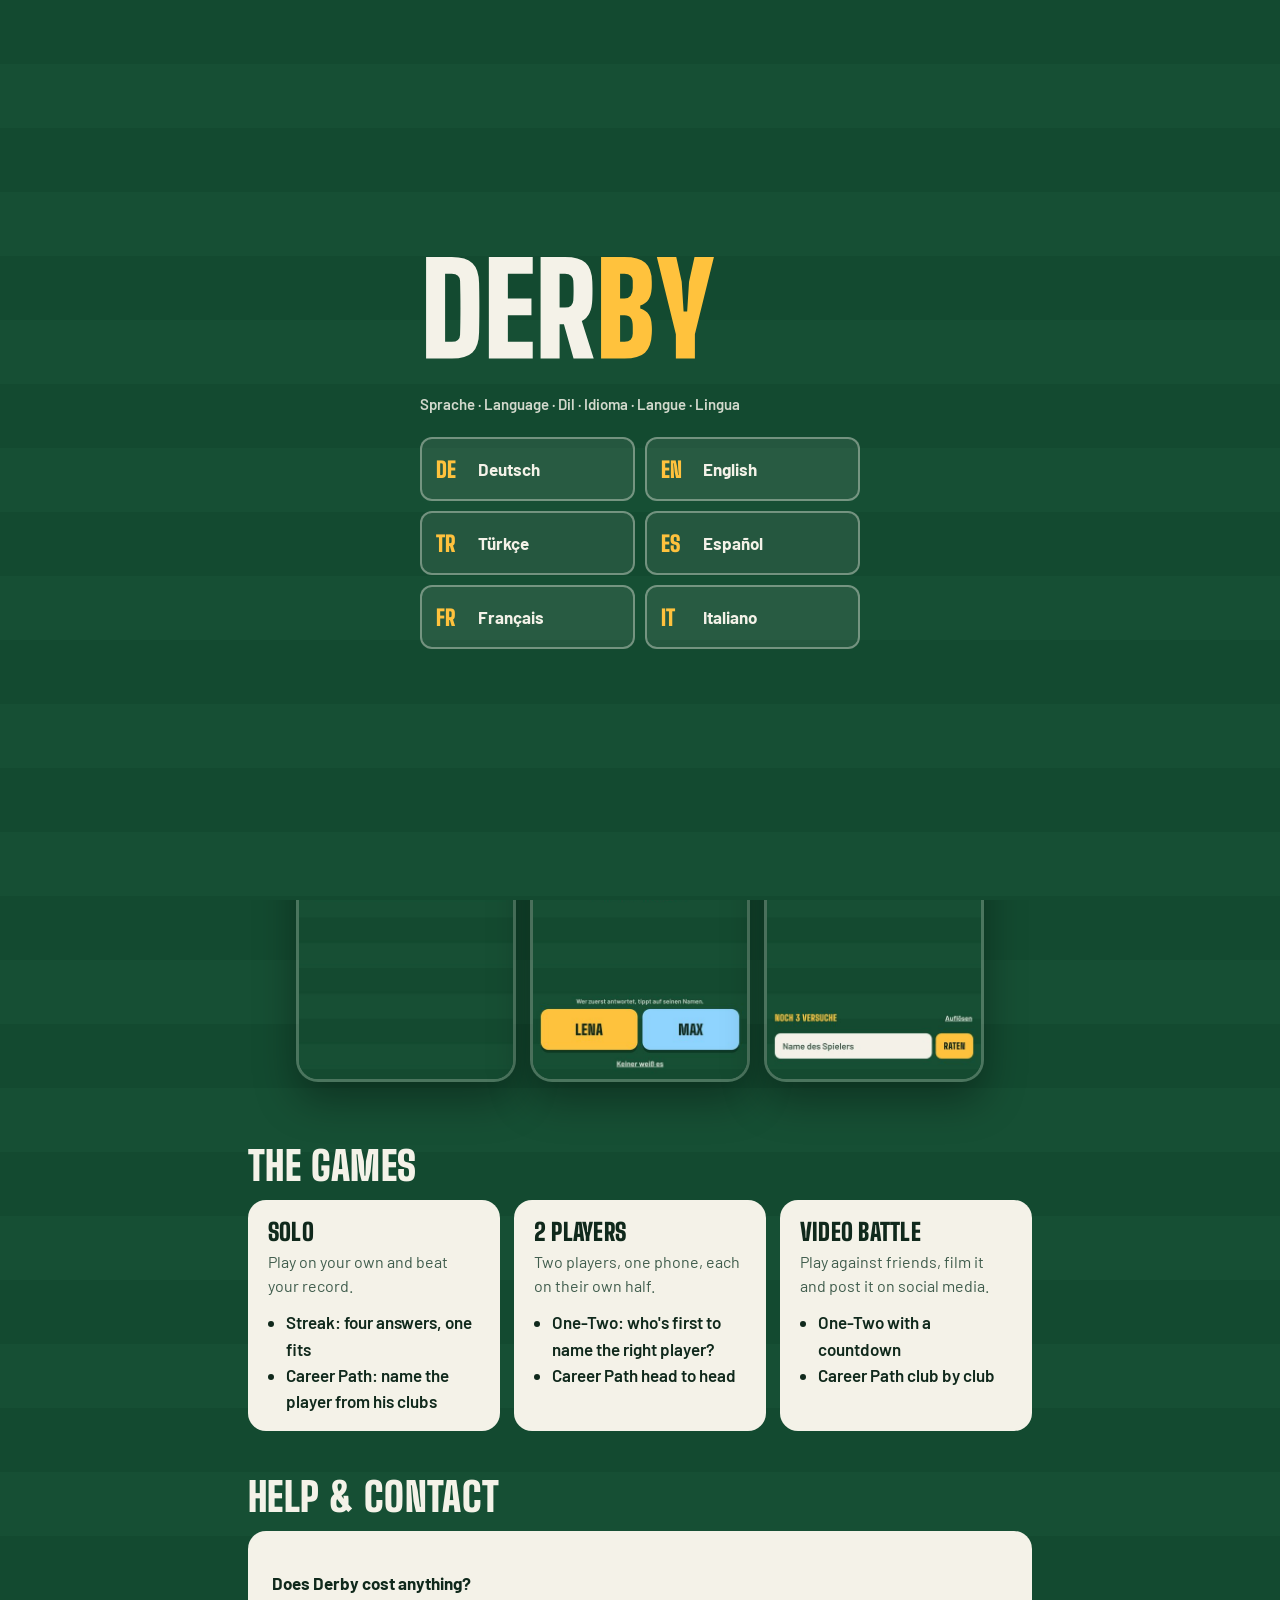
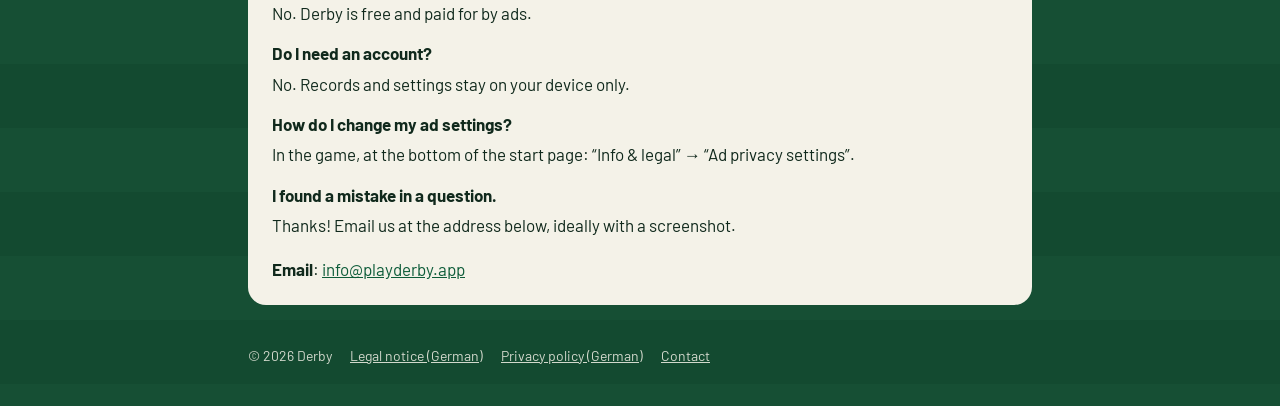
==== commit 720ce93f: "Startseite mit Sprachauswahl, Spiel unter /play/ Neue Besucher wählen zuerst die Sprache und sehen d" ====
--- a/index.html
+++ b/index.html
@@ -1,1224 +1,50 @@
 <!doctype html>
-<html lang="de">
+<html lang="en">
 <head>
 <meta charset="utf-8">
 <meta name="viewport" content="width=device-width, initial-scale=1, viewport-fit=cover">
-<meta name="robots" content="noindex, nofollow">
+<title>Derby – Football Party Games</title>
+<meta name="description" content="Who&#x27;s the king of ball knowledge? Football party games: Career Path, One-Two, Streak and Video Battle. Free in your browser, in 6 languages.">
 <meta name="theme-color" content="#134a30">
-<meta name="apple-mobile-web-app-capable" content="yes">
-<meta name="mobile-web-app-capable" content="yes">
-<meta name="apple-mobile-web-app-status-bar-style" content="black-translucent">
-<meta name="apple-mobile-web-app-title" content="Derby">
+<link rel="canonical" href="https://playderby.app/">
+<link rel="icon" type="image/png" href="icon-192.png">
 <link rel="apple-touch-icon" href="apple-touch-icon.png">
-<link rel="icon" type="image/png" href="icon-192.png">
-<link rel="manifest" href="manifest.webmanifest">
-<title>Derby</title>
+<link rel="stylesheet" href="site.css">
+<script>
+/* same key as the game: a language picked here opens the game in that language, and the other way round */
+(function () {
+  var d = document.documentElement, l = null;
+  try { l = localStorage.getItem("derby-lang"); } catch (e) {}
+  d.className += " js" + (l ? "" : " pick");
+})();
+</script>
 <style>
-/* fonts: Barlow and Big Shoulders Display, SIL Open Font License */
-@font-face{font-family:'Barlow';font-style:normal;font-display:swap;font-weight:400;src:url([data-uri]) format('woff2');unicode-range:U+0100-02BA,U+02BD-02C5,U+02C7-02CC,U+02CE-02D7,U+02DD-02FF,U+0304,U+0308,U+0329,U+1D00-1DBF,U+1E00-1E9F,U+1EF2-1EFF,U+2020,U+20A0-20AB,U+20AD-20C0,U+2113,U+2C60-2C7F,U+A720-A7FF}
-@font-face{font-family:'Barlow';font-style:normal;font-display:swap;font-weight:400;src:url([data-uri]) format('woff2');unicode-range:U+0000-00FF,U+0131,U+0152-0153,U+02BB-02BC,U+02C6,U+02DA,U+02DC,U+0304,U+0308,U+0329,U+2000-206F,U+20AC,U+2122,U+2191,U+2193,U+2212,U+2215,U+FEFF,U+FFFD}
-@font-face{font-family:'Barlow';font-style:normal;font-display:swap;font-weight:600;src:url([data-uri]) format('woff2');unicode-range:U+0100-02BA,U+02BD-02C5,U+02C7-02CC,U+02CE-02D7,U+02DD-02FF,U+0304,U+0308,U+0329,U+1D00-1DBF,U+1E00-1E9F,U+1EF2-1EFF,U+2020,U+20A0-20AB,U+20AD-20C0,U+2113,U+2C60-2C7F,U+A720-A7FF}
-@font-face{font-family:'Barlow';font-style:normal;font-display:swap;font-weight:600;src:url([data-uri]) format('woff2');unicode-range:U+0000-00FF,U+0131,U+0152-0153,U+02BB-02BC,U+02C6,U+02DA,U+02DC,U+0304,U+0308,U+0329,U+2000-206F,U+20AC,U+2122,U+2191,U+2193,U+2212,U+2215,U+FEFF,U+FFFD}
-@font-face{font-family:'Barlow';font-style:normal;font-display:swap;font-weight:700;src:url([data-uri]) format('woff2');unicode-range:U+0100-02BA,U+02BD-02C5,U+02C7-02CC,U+02CE-02D7,U+02DD-02FF,U+0304,U+0308,U+0329,U+1D00-1DBF,U+1E00-1E9F,U+1EF2-1EFF,U+2020,U+20A0-20AB,U+20AD-20C0,U+2113,U+2C60-2C7F,U+A720-A7FF}
-@font-face{font-family:'Barlow';font-style:normal;font-display:swap;font-weight:700;src:url([data-uri]) format('woff2');unicode-range:U+0000-00FF,U+0131,U+0152-0153,U+02BB-02BC,U+02C6,U+02DA,U+02DC,U+0304,U+0308,U+0329,U+2000-206F,U+20AC,U+2122,U+2191,U+2193,U+2212,U+2215,U+FEFF,U+FFFD}
-@font-face{font-family:'Big Shoulders Display';font-style:normal;font-display:swap;font-weight:700;src:url([data-uri]) format('woff2');unicode-range:U+0100-02BA,U+02BD-02C5,U+02C7-02CC,U+02CE-02D7,U+02DD-02FF,U+0304,U+0308,U+0329,U+1D00-1DBF,U+1E00-1E9F,U+1EF2-1EFF,U+2020,U+20A0-20AB,U+20AD-20C0,U+2113,U+2C60-2C7F,U+A720-A7FF}
-@font-face{font-family:'Big Shoulders Display';font-style:normal;font-display:swap;font-weight:700;src:url([data-uri]) format('woff2');unicode-range:U+0000-00FF,U+0131,U+0152-0153,U+02BB-02BC,U+02C6,U+02DA,U+02DC,U+0304,U+0308,U+0329,U+2000-206F,U+20AC,U+2122,U+2191,U+2193,U+2212,U+2215,U+FEFF,U+FFFD}
-@font-face{font-family:'Big Shoulders Display';font-style:normal;font-display:swap;font-weight:800;src:url([data-uri]) format('woff2');unicode-range:U+0100-02BA,U+02BD-02C5,U+02C7-02CC,U+02CE-02D7,U+02DD-02FF,U+0304,U+0308,U+0329,U+1D00-1DBF,U+1E00-1E9F,U+1EF2-1EFF,U+2020,U+20A0-20AB,U+20AD-20C0,U+2113,U+2C60-2C7F,U+A720-A7FF}
-@font-face{font-family:'Big Shoulders Display';font-style:normal;font-display:swap;font-weight:800;src:url([data-uri]) format('woff2');unicode-range:U+0000-00FF,U+0131,U+0152-0153,U+02BB-02BC,U+02C6,U+02DA,U+02DC,U+0304,U+0308,U+0329,U+2000-206F,U+20AC,U+2122,U+2191,U+2193,U+2212,U+2215,U+FEFF,U+FFFD}
-@font-face{font-family:'Big Shoulders Display';font-style:normal;font-display:swap;font-weight:900;src:url([data-uri]) format('woff2');unicode-range:U+0100-02BA,U+02BD-02C5,U+02C7-02CC,U+02CE-02D7,U+02DD-02FF,U+0304,U+0308,U+0329,U+1D00-1DBF,U+1E00-1E9F,U+1EF2-1EFF,U+2020,U+20A0-20AB,U+20AD-20C0,U+2113,U+2C60-2C7F,U+A720-A7FF}
-@font-face{font-family:'Big Shoulders Display';font-style:normal;font-display:swap;font-weight:900;src:url([data-uri]) format('woff2');unicode-range:U+0000-00FF,U+0131,U+0152-0153,U+02BB-02BC,U+02C6,U+02DA,U+02DC,U+0304,U+0308,U+0329,U+2000-206F,U+20AC,U+2122,U+2191,U+2193,U+2212,U+2215,U+FEFF,U+FFFD}
-</style>
-<script src="app-config.js"></script>
-<style>
-/* Layout: a hub of football party games. Language first, then a games list; each game runs on a pitch seen from above, one half per player, the top half rotated for the opponent across the table. */
-:root {
-  --turf: #1d6a44;
-  --turf-2: #217049;
-  --turf-deep: #134a30;
-  --turf-deep-2: #164f34;
-  --chalk: #f4f2e8;
-  --line: rgba(244, 242, 232, 0.38);
-  --fill: rgba(244, 242, 232, 0.12);
-  --ink: #10291c;
-  --ink-soft: #3f5c4c;
-  --p1: #ffc23d;
-  --p2: #8fd3ff;
-  --bad: #ff8f7d;
-  --turf-3: #2c8556;
-  --good: #4fd18b;
-  --ink-line: rgba(16, 41, 28, .22);
-  --ad-bg: #0d100e;
-  --ad-media: #1a1f1c;
-  --ad-stripe: #222924;
-  --display: "Big Shoulders Display", "Arial Narrow", Impact, sans-serif;
-  --body: "Barlow", "Helvetica Neue", Arial, sans-serif;
-  color-scheme: dark;
-}
-html { height: 100%; box-sizing: border-box; background: var(--turf-deep); }
-/* the banner ad at the bottom takes --ad-h; --sab is the bottom safe area that is still free above it */
-:root { --ad-h: 0px; --sab: env(safe-area-inset-bottom, 0px); }
-html.has-banner { --ad-h: calc(var(--banner-h, 50px) + env(safe-area-inset-bottom, 0px)); --sab: 0px; }
-html.has-banner.kb-open { --ad-h: 0px; --sab: env(safe-area-inset-bottom, 0px); }
-*, *::before, *::after { box-sizing: inherit; }
-body {
-  height: 100%;
-  margin: 0;
-  overflow: hidden;
-  background: var(--turf-deep);
-  color: var(--chalk);
-  font-family: var(--body);
-  font-size: 15px;
-  padding-left: max(16px, env(safe-area-inset-left, 0px));
-  padding-right: max(16px, env(safe-area-inset-right, 0px));
-  padding-top: 12px;
-  padding-bottom: calc(12px + var(--ad-h));
-  -webkit-tap-highlight-color: transparent;
-}
-button { font: inherit; }
-[hidden] { display: none !important; }
-
-/* ---------- full-screen screens (language, games) ---------- */
-.screen {
-  position: fixed;
-  inset: 0 0 var(--ad-h) 0;
-  z-index: 30;
-  overflow-y: auto;
-  background: repeating-linear-gradient(to bottom, var(--turf-deep) 0 52px, var(--turf-deep-2) 52px 104px);
-  padding: calc(env(safe-area-inset-top, 0px) + 28px) max(16px, env(safe-area-inset-right, 0px)) calc(var(--sab) + 28px) max(16px, env(safe-area-inset-left, 0px));
-}
-.brand {
-  min-width: 0;
-  margin: 0;
-  font-family: var(--display);
-  font-weight: 900;
-  font-size: clamp(60px, 19vw, 92px);
-  line-height: .82;
-  letter-spacing: .02em;
-  text-transform: uppercase;
-}
-.brand i { font-style: normal; color: var(--p1); }
-
-.lang-wrap {
-  max-width: 440px;
-  min-height: 100%;
-  margin: 0 auto;
-  display: flex;
-  flex-direction: column;
-  justify-content: center;
-  gap: 22px;
-}
-.lang-q { margin: 0; font-size: 15px; font-weight: 600; line-height: 1.5; opacity: .85; text-wrap: balance; }
-.lang-grid { display: grid; grid-template-columns: 1fr 1fr; gap: 10px; }
-.lang-opt {
-  display: flex;
-  align-items: center;
-  gap: 12px;
-  min-height: 64px;
-  padding: 10px 14px;
-  border-radius: 12px;
-  border: 2px solid var(--line);
-  background: var(--fill);
-  color: var(--chalk);
-  font-size: 17px;
-  font-weight: 700;
-  text-align: left;
-  cursor: pointer;
-  min-width: 0;
-}
-.lang-opt .code { font-family: var(--display); font-weight: 900; font-size: 22px; color: var(--p1); min-width: 30px; }
-.lang-opt[aria-pressed="true"] { border-color: var(--p1); }
-
-.menu-wrap { max-width: 520px; margin: 0 auto; display: flex; flex-direction: column; gap: 20px; }
-.menu-head { display: flex; justify-content: space-between; align-items: flex-start; gap: 12px; }
-.tag { margin: 10px 0 0; font-size: 15px; font-weight: 600; opacity: .85; }
-.lang-btn {
-  flex: none;
-  display: inline-flex;
-  align-items: center;
-  gap: 8px;
-  min-height: 40px;
-  padding: 0 14px;
-  border-radius: 999px;
-  border: 2px solid var(--line);
-  background: transparent;
-  color: var(--chalk);
-  font-weight: 700;
-  cursor: pointer;
-}
-.lang-btn .code { font-family: var(--display); font-weight: 900; font-size: 18px; color: var(--p1); }
-.sect { margin: 0; font-size: 12px; font-weight: 700; letter-spacing: .16em; text-transform: uppercase; opacity: .8; }
-.game-secs { display: flex; flex-direction: column; gap: 24px; }
-.game-sec { display: flex; flex-direction: column; gap: 10px; }
-.games { list-style: none; margin: 0; padding: 0; display: flex; flex-direction: column; gap: 10px; }
-.game {
-  width: 100%;
-  display: grid;
-  grid-template-columns: 52px minmax(0, 1fr) auto;
-  align-items: center;
-  gap: 14px;
-  padding: 14px;
-  border-radius: 14px;
-  text-align: left;
-  color: inherit;
-}
-.game.live { background: var(--chalk); color: var(--ink); border: 0; cursor: pointer; box-shadow: 0 10px 30px rgba(0, 0, 0, .3); }
-.game.soon { background: var(--fill); border: 1px dashed var(--line); color: var(--chalk); }
-.emb { width: 52px; height: 52px; border-radius: 50%; display: grid; place-items: center; }
-.emb svg { width: 30px; height: 30px; fill: none; stroke: currentColor; stroke-width: 2.5; stroke-linecap: round; stroke-linejoin: round; }
-.emb svg .dot { fill: currentColor; stroke: none; }
-.game.live .emb { background: var(--turf); color: var(--chalk); }
-.game.soon .emb { border: 2px solid var(--line); opacity: .75; }
-.g-text { min-width: 0; display: block; }
-.g-name { display: block; font-family: var(--display); font-weight: 900; font-size: 24px; line-height: .95; text-transform: uppercase; letter-spacing: .01em; }
-.g-desc { display: block; margin-top: 5px; font-size: 14px; line-height: 1.35; }
-.g-meta { display: block; margin-top: 6px; font-size: 11px; font-weight: 700; letter-spacing: .1em; text-transform: uppercase; opacity: .7; }
-.pill { font-family: var(--display); font-weight: 800; font-size: 15px; letter-spacing: .06em; text-transform: uppercase; padding: 6px 12px; border-radius: 999px; white-space: nowrap; }
-.game.live .pill { background: var(--turf); color: var(--chalk); }
-.game.soon .pill { border: 1px solid var(--line); opacity: .8; }
-.menu-foot { margin: 0; font-size: 12px; line-height: 1.4; opacity: .7; }
-
-/* ---------- pitch ---------- */
-.pitch {
-  position: relative;
-  height: 100%;
-  max-width: 520px;
-  margin: 0 auto;
-  display: grid;
-  grid-template-rows: 1fr 1fr;
-  border: 2px solid var(--line);
-  border-radius: 6px;
-  overflow: hidden;
-  background: repeating-linear-gradient(to bottom, var(--turf) 0 52px, var(--turf-2) 52px 104px);
-}
-.pitch::before {
-  content: "";
-  position: absolute;
-  left: 0; right: 0; top: 50%;
-  height: 2px;
-  transform: translateY(-1px);
-  background: var(--line);
-  pointer-events: none;
-  z-index: 2;
-}
-
-.kickoff {
-  position: absolute;
-  left: 50%; top: 50%;
-  width: 104px; height: 104px;
-  transform: translate(-50%, -50%);
-  pointer-events: none;
-  z-index: 2;
-}
-.kickoff svg { width: 100%; height: 100%; overflow: visible; }
-.kickoff .track { fill: none; stroke: var(--line); stroke-width: 2; }
-.kickoff .drain {
-  fill: none; stroke: var(--chalk); stroke-width: 5; stroke-linecap: round;
-  stroke-dasharray: 100; stroke-dashoffset: 0;
-  transform: rotate(-90deg); transform-origin: 50% 50%;
-  transition: stroke .3s;
-}
-.kickoff.idle .drain { stroke: var(--line); stroke-width: 2; }
-.kickoff.b0 .drain { stroke: var(--p1); }
-.kickoff.b1 .drain { stroke: var(--p2); }
-.kickoff.low .drain { stroke: var(--bad); }
-.kickoff .spot { fill: var(--chalk); }
-
-.half {
-  --pc: var(--p1);
-  position: relative;
-  display: flex;
-  flex-direction: column;
-  min-height: 0;
-  overflow: hidden;
-  touch-action: manipulation;
-  user-select: none;
-  -webkit-user-select: none;
-  cursor: pointer;
-  transition: background-color .25s ease;
-}
-.half[data-p="1"] { --pc: var(--p2); transform: rotate(180deg); }
-.half.lit { background-color: color-mix(in srgb, var(--pc) 18%, transparent); }
-.half::after {
-  content: "";
-  position: absolute;
-  left: 20%; right: 20%; bottom: -2px;
-  height: 58px;
-  border: 2px solid var(--line);
-  border-bottom: none;
-  pointer-events: none;
-}
-
-.stage {
-  position: relative;
-  z-index: 1;
-  flex: 1;
-  min-height: 0;
-  overflow-y: auto;
-  display: flex;
-  flex-direction: column;
-  align-items: center;
-  justify-content: center;
-  gap: 12px;
-  padding: 58px 4px 8px;
-  text-align: center;
-}
-.hud {
-  position: relative;
-  z-index: 1;
-  display: flex;
-  align-items: center;
-  justify-content: space-between;
-  gap: 8px;
-  padding: 6px 6px 12px;
-  font-family: var(--display);
-  text-transform: uppercase;
-}
-.who { font-weight: 800; font-size: 18px; letter-spacing: .06em; color: var(--pc); min-width: 0; }
-.clock { font-weight: 800; font-size: 20px; font-variant-numeric: tabular-nums; letter-spacing: .04em; }
-.clock.low { color: var(--bad); }
-.tally { display: flex; align-items: baseline; gap: 6px; font-variant-numeric: tabular-nums; font-weight: 800; font-size: 18px; }
-.tally b { font-size: 30px; font-weight: 900; color: var(--pc); line-height: 1; }
-.tally small { font-size: 12px; letter-spacing: .1em; opacity: .7; }
-
-.pair { display: flex; align-items: flex-start; justify-content: center; gap: 6px; width: 100%; }
-.club { margin: 0; width: 44%; min-width: 0; display: flex; flex-direction: column; align-items: center; gap: 10px; }
-.crest {
-  width: clamp(62px, 19vw, 86px);
-  aspect-ratio: 1;
-  max-width: 100%;
-  border-radius: 50%;
-  display: grid;
-  place-items: center;
-  box-shadow: 0 0 0 3px var(--chalk), 0 6px 16px rgba(0, 0, 0, .35);
-  font-family: var(--display);
-  font-weight: 900;
-  font-size: clamp(20px, 6vw, 27px);
-  letter-spacing: .03em;
-  text-shadow: 0 1px 2px rgba(0, 0, 0, .45);
-}
-.crest.flag, .crest.pos { position: relative; overflow: hidden; }
-.crest svg.fill { position: absolute; inset: 0; width: 100%; height: 100%; }
-.crest .code {
-  position: absolute;
-  left: 50%;
-  bottom: 12%;
-  transform: translateX(-50%);
-  padding: 1px 6px;
-  border-radius: 4px;
-  background: rgba(16, 41, 28, .78);
-  color: var(--chalk);
-  font-size: clamp(11px, 3vw, 14px);
-  letter-spacing: .06em;
-  line-height: 1.2;
-  text-shadow: none;
-}
-.pt-turf { fill: var(--turf-3); }
-.pt-line { fill: none; stroke: rgba(244, 242, 232, .8); stroke-width: 1; }
-.pt-dot { fill: var(--p1); stroke: var(--ink); stroke-width: .8; }
-.club figcaption {
-  overflow-wrap: break-word;
-  font-family: var(--display);
-  font-weight: 800;
-  font-size: clamp(17px, 4.8vw, 22px);
-  line-height: 1.02;
-  text-transform: uppercase;
-  letter-spacing: .02em;
-  text-wrap: balance;
-}
-.amp {
-  font-family: var(--display);
-  font-weight: 900;
-  font-size: 26px;
-  opacity: .65;
-  padding-top: calc(clamp(62px, 19vw, 86px) / 2 - 17px);
-}
-.ask { margin: 0; font-weight: 700; font-size: 16px; text-wrap: balance; }
-.hint {
-  margin: 0;
-  font-size: 12px;
-  font-weight: 700;
-  letter-spacing: .14em;
-  text-transform: uppercase;
-  color: var(--pc);
-  animation: breathe 1.8s ease-in-out infinite;
-}
-@keyframes breathe { 50% { opacity: .45; } }
-
-.big {
-  margin: 0;
-  font-family: var(--display);
-  font-weight: 900;
-  font-size: clamp(38px, 11vw, 52px);
-  line-height: .92;
-  text-transform: uppercase;
-  letter-spacing: .01em;
-  text-wrap: balance;
-}
-.count {
-  margin: 0;
-  font-family: var(--display);
-  font-weight: 900;
-  font-size: clamp(64px, 20vw, 92px);
-  line-height: .85;
-  font-variant-numeric: tabular-nums;
-  color: var(--pc);
-}
-.sub { margin: 0; font-weight: 600; font-size: 16px; text-wrap: balance; }
-.mini { margin: 0; font-size: 13px; opacity: .75; text-wrap: balance; }
-.wait { margin: 0; font-size: 13px; font-weight: 600; color: var(--pc); text-wrap: balance; }
-.label { margin: 4px 0 0; font-size: 11px; font-weight: 700; letter-spacing: .16em; text-transform: uppercase; opacity: .8; }
-.sol { list-style: none; margin: 0; padding: 0; display: flex; flex-wrap: wrap; justify-content: center; gap: 6px; max-width: 440px; }
-.sol li {
-  background: var(--fill);
-  border: 1px solid var(--line);
-  border-radius: 999px;
-  padding: 4px 11px;
-  font-size: 14px;
-  font-weight: 600;
-}
-.sol li span { display: inline-block; }
-.sol.veiled li span { filter: blur(5px); opacity: .8; }
-.sol.unveiled li span { animation: unveil .4s ease-out; }
-@keyframes unveil { from { filter: blur(5px); opacity: .8; } to { filter: blur(0); opacity: 1; } }
-.row { display: flex; gap: 10px; flex-wrap: wrap; justify-content: center; }
-
-.btn {
-  font-family: var(--display);
-  font-weight: 800;
-  font-size: 21px;
-  text-transform: uppercase;
-  letter-spacing: .05em;
-  min-height: 48px;
-  min-width: 120px;
-  padding: 8px 22px;
-  border-radius: 10px;
-  border: 2px solid var(--chalk);
-  background: var(--chalk);
-  color: var(--ink);
-  cursor: pointer;
-}
-.btn.ghost { background: transparent; color: var(--chalk); }
-.btn:active, .game.live:active, .lang-opt:active { transform: translateY(1px); }
-.btn:focus-visible, .chip input:focus-visible + span, .go:focus-visible, .game:focus-visible,
-.lang-opt:focus-visible, .lang-btn:focus-visible, .back:focus-visible { outline: 3px solid var(--p1); outline-offset: 3px; }
-
-/* ---------- game intro card ---------- */
-.overlay {
-  position: fixed;
-  inset: 0 0 var(--ad-h) 0;
-  z-index: 20;
-  display: flex;
-  flex-direction: column;
-  overflow-y: auto;
-  padding: calc(env(safe-area-inset-top, 0px) + 16px) max(16px, env(safe-area-inset-right, 0px)) calc(var(--sab) + 16px) max(16px, env(safe-area-inset-left, 0px));
-  background: rgba(10, 34, 22, .74);
-  backdrop-filter: blur(3px);
-}
-.card {
-  width: 100%;
-  max-width: 400px;
-  margin: auto;
-  background: var(--chalk);
-  color: var(--ink);
-  border-radius: 14px;
-  padding: 16px 20px 18px;
-  display: flex;
-  flex-direction: column;
-  gap: 14px;
-  box-shadow: 0 18px 50px rgba(0, 0, 0, .4);
-}
-.back {
-  align-self: flex-start;
-  display: inline-flex;
-  align-items: center;
-  gap: 6px;
-  min-height: 36px;
-  padding: 0 12px 0 8px;
-  border-radius: 999px;
-  border: 1.5px solid var(--ink-soft);
-  background: transparent;
-  color: var(--ink);
-  font-weight: 700;
-  font-size: 14px;
-  cursor: pointer;
-}
-.eyebrow { margin: 0; font-size: 12px; font-weight: 700; letter-spacing: .16em; text-transform: uppercase; color: var(--ink-soft); }
-.title {
-  margin: 0;
-  font-family: var(--display);
-  font-weight: 900;
-  font-size: clamp(44px, 13vw, 64px);
-  line-height: .86;
-  text-transform: uppercase;
-  letter-spacing: -.005em;
-}
-.title span { display: block; }
-.title span + span { color: var(--turf); }
-.rules { margin: 0; padding-left: 22px; display: flex; flex-direction: column; gap: 7px; line-height: 1.4; font-size: 15px; }
-.rules li::marker { font-family: var(--display); font-weight: 900; color: var(--turf); }
-.chips { display: flex; gap: 8px; flex-wrap: wrap; border: 0; margin: 0; padding: 0; min-width: 0; }
-.chips legend { padding: 0; margin-bottom: 8px; font-size: 12px; font-weight: 700; letter-spacing: .14em; text-transform: uppercase; color: var(--ink-soft); }
-.chip { position: relative; }
-.chip input { position: absolute; opacity: 0; inset: 0; margin: 0; cursor: pointer; }
-.chip span {
-  display: inline-flex;
-  align-items: center;
-  min-height: 40px;
-  padding: 0 16px;
-  border-radius: 999px;
-  border: 2px solid var(--ink);
-  font-family: var(--display);
-  font-weight: 800;
-  font-size: 18px;
-  text-transform: uppercase;
-  letter-spacing: .04em;
-}
-.chip input:checked + span { background: var(--ink); color: var(--chalk); }
-.chips.leagues, .chips.levels, .chips.qtypes { gap: 6px; }
-.chips.levels .chip span, .chips.qtypes .chip span { min-height: 38px; padding: 0 13px; font-size: 16px; }
-.chips.levels .chip.bk span { border-style: dashed; }
-.chips.levels .chip.bk input:checked + span { background: var(--p1); color: var(--ink); border: 2px solid var(--ink); }
-.chips.leagues .chip span { min-height: 38px; padding: 0 13px; font-size: 16px; }
-.sub-legend { width: 100%; margin-top: 6px; font-size: 12px; font-weight: 700; letter-spacing: .14em; text-transform: uppercase; color: var(--ink-soft); }
-.pool { width: 100%; margin: 2px 0 0; font-size: 13px; line-height: 1.4; color: var(--ink-soft); }
-.pool b { color: var(--ink); font-variant-numeric: tabular-nums; }
-.go {
-  min-height: 54px;
-  border: 0;
-  border-radius: 10px;
-  background: var(--turf);
-  color: var(--chalk);
-  font-family: var(--display);
-  font-weight: 900;
-  font-size: 26px;
-  text-transform: uppercase;
-  letter-spacing: .06em;
-  cursor: pointer;
-}
-.foot { margin: 0; font-size: 12px; line-height: 1.4; color: var(--ink-soft); }
-
-/* ---------- ad placeholder after a match ---------- */
-.adscreen {
-  position: fixed;
-  inset: 0;
-  z-index: 50;
-  display: flex;
-  flex-direction: column;
-  gap: 14px;
-  background: var(--ad-bg);
-  color: var(--chalk);
-  padding: calc(env(safe-area-inset-top, 0px) + 14px) max(16px, env(safe-area-inset-right, 0px)) calc(env(safe-area-inset-bottom, 0px) + 18px) max(16px, env(safe-area-inset-left, 0px));
-}
-.ad-top { display: flex; align-items: center; justify-content: space-between; gap: 10px; }
-.ad-tag { padding: 4px 8px; border: 1px solid var(--line); border-radius: 4px; font-size: 11px; font-weight: 700; letter-spacing: .16em; text-transform: uppercase; }
-.ad-skip {
-  min-height: 40px;
-  padding: 0 16px;
-  border-radius: 999px;
-  border: 1.5px solid var(--line);
-  background: transparent;
-  color: var(--chalk);
-  font-weight: 700;
-  font-size: 14px;
-  font-variant-numeric: tabular-nums;
-}
-.ad-skip:disabled { opacity: .7; }
-.ad-skip:not(:disabled) { border-color: var(--chalk); background: var(--chalk); color: var(--ink); cursor: pointer; }
-.ad-skip:focus-visible { outline: 3px solid var(--p1); outline-offset: 3px; }
-.ad-body { flex: 1; min-height: 0; display: flex; flex-direction: column; align-items: center; justify-content: center; gap: 14px; text-align: center; }
-.ad-media {
-  width: min(100%, 340px);
-  aspect-ratio: 3 / 4;
-  max-height: 60vh;
-  display: grid;
-  place-items: center;
-  border-radius: 12px;
-  border: 1px dashed var(--line);
-  background: repeating-linear-gradient(135deg, var(--ad-media) 0 14px, var(--ad-stripe) 14px 28px);
-}
-.ad-media b { font-family: var(--display); font-weight: 900; font-size: 34px; letter-spacing: .04em; text-transform: uppercase; }
-.ad-note { margin: 0; max-width: 34ch; font-size: 14px; line-height: 1.45; opacity: .85; text-wrap: balance; }
-.ad-progress { height: 4px; border-radius: 2px; background: var(--fill); overflow: hidden; }
-.ad-progress span { display: block; height: 100%; width: 0; background: var(--p1); }
-
-/* ---------- solo games ---------- */
-.solo-modal {
-  position: fixed; inset: 0 0 var(--ad-h) 0; z-index: 40;
-  display: flex; align-items: safe center; justify-content: center;
-  overflow-y: auto;   /* a tall card scrolls instead of being cut off on small phones */
-  padding: calc(env(safe-area-inset-top, 0px) + 16px) max(16px, env(safe-area-inset-right, 0px)) calc(var(--sab) + 16px) max(16px, env(safe-area-inset-left, 0px));
-  background: rgba(10, 34, 22, .72);
-  backdrop-filter: blur(3px);
-}
-.modal-card { width: 100%; max-width: 380px; }
-.revive {
-  position: relative; width: 150px; height: 150px; margin: 4px auto;
-  border: 0; border-radius: 50%; background: var(--turf); color: var(--chalk);
-  display: grid; place-items: center; cursor: pointer;
-  box-shadow: 0 10px 24px rgba(0, 0, 0, .25);
-  animation: rvpulse 1s ease-in-out infinite;
-}
-.revive svg { position: absolute; inset: 0; width: 100%; height: 100%; transform: rotate(-90deg); }
-.rv-track { fill: none; stroke: rgba(244, 242, 232, .25); stroke-width: 6; }
-.rv-drain { fill: none; stroke: var(--p1); stroke-width: 6; stroke-linecap: round; stroke-dasharray: 100; stroke-dashoffset: 0; }
-.rv-in { position: relative; display: flex; flex-direction: column; align-items: center; gap: 2px; }
-.rv-num { font-family: var(--display); font-weight: 900; font-size: 64px; line-height: .9; font-variant-numeric: tabular-nums; }
-.rv-cap { font-size: 12px; font-weight: 700; letter-spacing: .14em; text-transform: uppercase; }
-.revive:focus-visible { outline: 3px solid var(--p1); outline-offset: 4px; }
-.revive:active { transform: scale(.97); }
-@keyframes rvpulse { 50% { transform: scale(1.04); } }
-.rv-label { margin: 0; font-size: 15px; font-weight: 600; line-height: 1.4; }
-.link-btn { align-self: center; padding: 6px 10px; border: 0; background: none; color: var(--ink-soft); font-weight: 700; font-size: 14px; text-decoration: underline; cursor: pointer; }
-.link-btn:focus-visible { outline: 3px solid var(--p1); outline-offset: 2px; }
-.solo-wrap { max-width: 520px; min-height: 100%; margin: 0 auto; display: flex; flex-direction: column; gap: 14px; }
-.solo-head { display: flex; justify-content: space-between; align-items: center; gap: 10px; }
-.solo-stats { display: flex; gap: 16px; font-family: var(--display); text-transform: uppercase; font-weight: 800; font-size: 14px; letter-spacing: .06em; text-align: right; }
-.solo-stats b { display: block; font-size: 30px; font-weight: 900; line-height: 1; color: var(--p1); font-variant-numeric: tabular-nums; }
-.solo-bar { height: 6px; border-radius: 3px; background: var(--fill); overflow: hidden; }
-.solo-bar span { display: block; height: 100%; width: 100%; background: var(--chalk); transform-origin: left center; transition: transform .1s linear; }
-.solo-bar.low span { background: var(--bad); }
-.solo-body { flex: 1; display: flex; flex-direction: column; align-items: center; gap: 14px; text-align: center; padding-bottom: 8px; }
-.solo-kicker { margin: 0; font-size: 12px; font-weight: 700; letter-spacing: .16em; text-transform: uppercase; opacity: .8; }
-.opts { width: 100%; display: grid; gap: 8px; }
-.opt {
-  display: flex; align-items: center; gap: 12px;
-  min-height: 52px; padding: 10px 14px;
-  border-radius: 12px; border: 2px solid var(--line);
-  background: var(--fill); color: var(--chalk);
-  font-weight: 700; font-size: 17px; text-align: left; cursor: pointer;
-}
-.opt i { font-style: normal; font-family: var(--display); font-weight: 900; font-size: 18px; color: var(--p1); min-width: 14px; }
-.opt span { min-width: 0; overflow-wrap: anywhere; }
-.opt.ok { background: var(--good); border-color: var(--good); color: var(--ink); }
-.opt.bad { background: var(--bad); border-color: var(--bad); color: var(--ink); }
-.opt.ok i, .opt.bad i { color: var(--ink); }
-.opt.dim { opacity: .45; }
-.opt:disabled { cursor: default; }
-.opt:not(:disabled):active { transform: translateY(1px); }
-.opt:focus-visible, .ink-btn:focus-visible, .share:focus-visible { outline: 3px solid var(--p1); outline-offset: 3px; }
-.solo-fb { width: 100%; display: flex; flex-direction: column; align-items: center; gap: 10px; }
-.fb-title { margin: 0; font-family: var(--display); font-weight: 900; font-size: 30px; text-transform: uppercase; }
-.fb-title.good { color: var(--good); }
-.fb-title.badc { color: var(--bad); }
-.over { width: 100%; background: var(--chalk); color: var(--ink); border-radius: 14px; padding: 18px 16px; display: flex; flex-direction: column; gap: 10px; text-align: center; }
-.over-title { margin: 0; font-family: var(--display); font-weight: 900; font-size: 26px; text-transform: uppercase; }
-.big-num { margin: 0; font-family: var(--display); font-weight: 900; font-size: 72px; line-height: .85; color: var(--turf); font-variant-numeric: tabular-nums; }
-.over-sub { margin: 0; font-size: 14px; font-weight: 600; color: var(--ink-soft); }
-.over-actions { display: flex; flex-direction: column; gap: 8px; }
-.over .go { min-height: 50px; padding: 8px 12px; font-size: 19px; line-height: 1.1; }
-@media (max-width: 460px) { #langBtn .nm { display: none; } }
-/* small phones: the Serie question and its four answers fit above the banner */
-@media (max-height: 620px) {
-  #soloScreen { padding-top: calc(env(safe-area-inset-top, 0px) + 14px); padding-bottom: calc(var(--sab) + 12px); }
-  #soloScreen .solo-wrap, #soloScreen .solo-body { gap: 9px; }
-  .opts { gap: 6px; }
-  .opt { min-height: 44px; padding: 6px 12px; font-size: 16px; }
-}
-.ink-btn { min-height: 46px; border-radius: 10px; border: 2px solid var(--ink); background: transparent; color: var(--ink); font-family: var(--display); font-weight: 800; font-size: 19px; text-transform: uppercase; letter-spacing: .05em; cursor: pointer; }
-.squares { display: flex; justify-content: center; gap: 6px; }
-.sq { width: 28px; height: 28px; border-radius: 6px; }
-.sq.ok { background: var(--good); }
-.sq.bad { background: var(--bad); }
-.share { width: 100%; resize: none; border-radius: 10px; border: 1.5px solid var(--ink-line); background: var(--chalk); color: var(--ink); font: 600 15px/1.4 var(--body); padding: 10px; text-align: center; }
-
-@media (prefers-reduced-motion: reduce) {
-  .hint, .sol.unveiled li span, .revive { animation: none; }
-  .half, .kickoff .drain { transition: none; }
-}
-
-/* ---------- Karriereweg ---------- */
-.kw-body { flex: 1; display: flex; flex-direction: column; align-items: center; gap: 12px; text-align: center; padding-bottom: 8px; }
-.kw-path { list-style: none; margin: 0; padding: 0; width: 100%; display: grid; gap: 6px; text-align: left; }
-.kw-path.two { grid-template-columns: minmax(0, 1fr) minmax(0, 1fr); grid-auto-flow: column; }
-.kw-st {
-  display: flex; align-items: center; gap: 8px; min-width: 0; min-height: 46px;
-  padding: 5px 8px; border-radius: 10px;
-  background: var(--fill); border: 1px solid var(--line);
-}
-.kw-st.new { border-color: var(--p1); animation: kwIn .35s ease-out; }
-.kw-st.hid { background: transparent; border-style: dashed; opacity: .6; }
-@keyframes kwIn { from { opacity: 0; transform: translateY(-6px); } }
-.kw-no { flex: none; min-width: 16px; text-align: right; font-family: var(--display); font-weight: 900; font-size: 15px; opacity: .75; font-variant-numeric: tabular-nums; }
-.kw-badge {
-  flex: none; width: 32px; height: 32px; border-radius: 50%;
-  display: grid; place-items: center; overflow: hidden;
-  font-family: var(--display); font-weight: 900; font-size: 11px; letter-spacing: .01em; line-height: 1;
-  box-shadow: 0 0 0 2px var(--chalk);
-}
-.kw-badge.q { background: transparent; box-shadow: none; border: 2px dashed var(--line); color: var(--chalk); font-size: 15px; }
-.kw-txt { min-width: 0; flex: 1; display: flex; flex-direction: column; gap: 1px; line-height: 1.15; }
-.kw-txt b {
-  font-size: 15px; font-weight: 700; overflow-wrap: anywhere;
-  display: -webkit-box; -webkit-line-clamp: 2; -webkit-box-orient: vertical; overflow: hidden;
-}
-.kw-txt small { font-size: 12px; font-weight: 600; opacity: .85; font-variant-numeric: tabular-nums; }
-.kw-loan {
-  display: inline-block; margin-left: 6px; padding: 1px 5px; border-radius: 4px;
-  background: var(--p2); color: var(--ink);
-  font-size: 10px; font-weight: 700; letter-spacing: .06em; text-transform: uppercase; vertical-align: 1px;
-}
-.kw-ph { display: block; width: 70%; height: 10px; border-radius: 5px; background: var(--line); }
-.kw-tools { width: 100%; display: flex; align-items: center; justify-content: space-between; gap: 10px; flex-wrap: wrap; }
-.kw-pts { font-family: var(--display); font-weight: 900; font-size: 20px; letter-spacing: .03em; text-transform: uppercase; color: var(--p1); }
-.kw-more {
-  min-height: 44px; padding: 0 16px; border-radius: 999px;
-  border: 2px solid var(--chalk); background: transparent; color: var(--chalk);
-  font-weight: 700; font-size: 15px; cursor: pointer;
-}
-.kw-more:active { transform: translateY(1px); }
-.kw-more:focus-visible, .kw-mini:focus-visible { outline: 3px solid var(--p1); outline-offset: 2px; }
-.kw-opts { grid-template-columns: minmax(0, 1fr) minmax(0, 1fr); }
-.kw-opts .opt { min-height: 56px; padding: 8px 10px; gap: 8px; font-size: 16px; line-height: 1.2; }
-.kw-was { margin: 0; font-size: 16px; }
-.kw-intro .title { color: var(--ink); font-size: clamp(32px, 10.5vw, 42px); }
-.kw-intro .rules { text-align: left; }
-.kw-intro .go { margin-top: 4px; }
-
-/* duel: one phone, two halves, the top one turned round */
-.kw-duel {
-  position: fixed; inset: 0 0 var(--ad-h) 0; z-index: 31;
-  background: var(--turf-deep);
-  padding: max(12px, env(safe-area-inset-top, 0px)) max(16px, env(safe-area-inset-right, 0px)) max(12px, var(--sab)) max(16px, env(safe-area-inset-left, 0px));
-}
-.kw-half {
-  --pc: var(--p1);
-  position: relative; z-index: 1;
-  display: flex; flex-direction: column; justify-content: flex-end; gap: 7px;
-  min-height: 0; overflow: hidden;
-  padding: 12px 8px 6px;
-  touch-action: manipulation; user-select: none; -webkit-user-select: none;
-  transition: background-color .25s ease;
-}
-.kw-half[data-p="1"] { --pc: var(--p2); transform: rotate(180deg); }
-.kw-half.lit { background-color: color-mix(in srgb, var(--pc) 18%, transparent); }
-.kw-half.out .kw-opts { opacity: .55; }
-.kw-cnt { margin-left: 8px; font-size: 13px; letter-spacing: .08em; color: var(--chalk); opacity: .7; font-variant-numeric: tabular-nums; }
-.kw-hmain { min-height: 0; flex: 1 1 auto; display: flex; flex-direction: column; justify-content: center; }
-.kw-path.compact { gap: 4px; }
-.kw-path.compact .kw-st { min-height: 30px; padding: 3px 6px; gap: 6px; border-radius: 8px; }
-.kw-path.compact .kw-no { min-width: 12px; font-size: 12px; }
-.kw-path.compact .kw-badge { width: 22px; height: 22px; font-size: 8px; box-shadow: 0 0 0 1.5px var(--chalk); }
-.kw-path.compact .kw-badge.q { font-size: 11px; }
-.kw-path.compact .kw-txt { flex-direction: row; align-items: baseline; gap: 6px; }
-.kw-path.compact .kw-txt b { flex: 1; min-width: 0; font-size: 13px; -webkit-line-clamp: 1; }
-.kw-path.compact .kw-txt small { flex: none; font-size: 11px; }
-/* two columns in a half: the club name gets the whole width, the years go underneath */
-.kw-path.compact.two .kw-st { min-height: 32px; padding: 2px 6px 2px 4px; gap: 5px; }
-.kw-path.compact.two .kw-no { min-width: 10px; font-size: 11px; }
-.kw-path.compact.two .kw-txt { flex-direction: column; align-items: stretch; gap: 0; }
-.kw-path.compact.two .kw-txt b { display: block; white-space: nowrap; text-overflow: ellipsis; overflow-wrap: normal; font-size: 13px; line-height: 1.15; }
-.kw-path.compact.two .kw-txt small { font-size: 10.5px; line-height: 1.2; white-space: nowrap; }
-.kw-path.compact .kw-loan { margin-left: 3px; padding: 0 3px; font-size: 8px; }
-/* denser steps for small phones, chosen in kwFit:
-   d1 two lines but tighter, d2 one line with short years, d3 one line without years, d4 like d3 but scrollable */
-.kw-path.compact.d1 { gap: 2px; }
-.kw-path.compact.d2, .kw-path.compact.d3, .kw-path.compact.d4 { gap: 3px; }
-.kw-path.compact.d1 .kw-st { min-height: 28px; padding: 1px 5px 1px 4px; gap: 5px; }
-.kw-path.compact.d1 .kw-no { min-width: 10px; font-size: 11px; }
-.kw-path.compact.d1 .kw-badge { width: 20px; height: 20px; font-size: 7.5px; }
-.kw-path.compact.d1 .kw-txt { flex-direction: column; align-items: stretch; gap: 0; }
-.kw-path.compact.d1 .kw-txt small { font-size: 9.5px; line-height: 1.1; white-space: nowrap; }
-.kw-path.compact.d1 .kw-loan { font-size: 7px; vertical-align: 1px; }
-.kw-path.compact.d1 .kw-txt b, .kw-path.compact.d2 .kw-txt b, .kw-path.compact.d3 .kw-txt b, .kw-path.compact.d4 .kw-txt b {
-  flex: 1; min-width: 0; display: block; white-space: nowrap; text-overflow: ellipsis; overflow-wrap: normal; font-size: 12.5px; line-height: 1.1;
-}
-.kw-path.compact.d2 .kw-st { min-height: 26px; padding: 1px 5px 1px 4px; gap: 5px; }
-.kw-path.compact.d2 .kw-badge { width: 20px; height: 20px; font-size: 7.5px; }
-.kw-path.compact.d2 .kw-txt, .kw-path.compact.d3 .kw-txt, .kw-path.compact.d4 .kw-txt { flex-direction: row; align-items: center; gap: 5px; }
-.kw-path.compact.d2 .yl, .kw-path.compact.d3 .yl, .kw-path.compact.d4 .yl { display: none; }
-.kw-path.compact.d2 .ys { display: inline; }
-.kw-path.compact.d2 .kw-loan, .kw-path.compact.d3 .kw-loan, .kw-path.compact.d4 .kw-loan { font-size: 7px; padding: 0 2px; }
-.kw-path.compact.d3 .kw-st, .kw-path.compact.d4 .kw-st { min-height: 22px; padding: 1px 5px 1px 3px; gap: 4px; }
-.kw-path.compact.d3 .kw-badge, .kw-path.compact.d4 .kw-badge { width: 18px; height: 18px; font-size: 7px; box-shadow: 0 0 0 1px var(--chalk); }
-.kw-hmain:has(> .kw-path.d4) { justify-content: flex-start; overflow-y: auto; }
-.kw-path.compact.roomy { gap: 5px; }
-.kw-path.compact.roomy .kw-st { min-height: 40px; padding: 3px 8px 3px 6px; gap: 7px; border-radius: 9px; }
-.kw-path.compact.roomy .kw-no { min-width: 12px; font-size: 13px; }
-.kw-path.compact.roomy .kw-badge { width: 27px; height: 27px; font-size: 9px; box-shadow: 0 0 0 1.5px var(--chalk); }
-.kw-path.compact.roomy .kw-txt { flex-direction: column; align-items: stretch; gap: 1px; }
-.kw-path.compact.roomy .kw-txt b { flex: none; display: block; white-space: nowrap; text-overflow: ellipsis; overflow-wrap: normal; font-size: 14px; line-height: 1.15; }
-.kw-path.compact.roomy .kw-txt small { font-size: 11px; line-height: 1.15; white-space: nowrap; }
-.kw-path.compact.roomy .kw-loan { font-size: 8px; }
-
-/* solo: the name is typed; the screen follows the visible area so the field stays above the keyboard */
-#careerScreen.kw-solo-on {
-  top: var(--kw-vt, 0px); bottom: auto; height: calc(var(--kw-vh, 100%) - var(--ad-h));
-  overflow: hidden;
-  padding-top: calc(env(safe-area-inset-top, 0px) + 14px);
-  padding-bottom: calc(var(--sab) + 12px);
-}
-#careerScreen.kw-solo-on.kw-kb { padding-top: 10px; padding-bottom: 8px; }
-.kw-solo-on #kwSolo { height: 100%; min-height: 0; gap: 10px; }
-.kw-solo-on .kw-body { min-height: 0; gap: 10px; padding-bottom: 0; }
-.kw-main { flex: 1 1 0; min-height: 0; width: 100%; display: flex; flex-direction: column; position: relative; }
-.kw-st.next { opacity: 1; border-style: solid; border-color: var(--chalk); background: color-mix(in srgb, var(--chalk) 10%, transparent); cursor: pointer; }
-.kw-st.next .kw-badge.q { border-style: solid; border-color: var(--chalk); font-weight: 900; }
-.kw-st.next .kw-txt b { color: var(--chalk); }
-.kw-st.next:active { transform: translateY(1px); }
-.kw-st.next:focus-visible { outline: 3px solid var(--p1); outline-offset: 2px; }
-#careerScreen.kw-kb #kwKick { display: none; }
-#careerScreen.kw-kb .kw-body, #careerScreen.kw-kb #kwSolo { gap: 8px; }
-.kw-main:has(> .kw-path.d4) { overflow-y: auto; }
-.kw-tools { min-height: 44px; }
-.kw-tools { flex-wrap: nowrap; }
-.kw-tools .kw-pts { font-size: 18px; white-space: nowrap; }
-.kw-tools.res { justify-content: center; gap: 12px; }
-.kw-tools.res .fb-title { font-size: 26px; white-space: nowrap; }
-.kw-tools.res .kw-was { min-width: 0; text-align: left; line-height: 1.2; }
-.kw-guess { width: 100%; display: flex; gap: 8px; }
-.kw-input {
-  flex: 1; min-width: 0; height: 52px; padding: 0 14px;
-  border-radius: 12px; border: 2px solid var(--chalk);
-  background: var(--chalk); color: var(--ink);
-  font: inherit; font-size: 18px; font-weight: 700;
-}
-.kw-input::placeholder { color: var(--ink-soft); font-weight: 600; opacity: 1; }
-.kw-input:focus { outline: 3px solid var(--p1); outline-offset: 2px; }
-.kw-input.shake { animation: kwShake .35s ease; border-color: var(--bad); }
-@keyframes kwShake { 20%, 60% { transform: translateX(-6px); } 40%, 80% { transform: translateX(6px); } }
-.kw-send {
-  flex: none; height: 52px; padding: 0 16px; border: 0; border-radius: 12px;
-  background: var(--p1); color: var(--ink);
-  font-family: var(--display); font-weight: 900; font-size: 18px; letter-spacing: .04em; text-transform: uppercase; cursor: pointer;
-}
-.kw-send:active { transform: translateY(1px); }
-.kw-send:focus-visible { outline: 3px solid var(--chalk); outline-offset: 2px; }
-.kw-hint { width: 100%; min-height: 20px; display: flex; align-items: center; gap: 10px; font-size: 14px; font-weight: 600; text-align: left; }
-.kw-hint .msg { min-width: 0; }
-.kw-hint .msg.bad { color: var(--bad); }
-.kw-give { flex: none; margin-left: auto; padding: 4px 2px; border: 0; background: none; color: var(--chalk); opacity: .85; font-weight: 700; font-size: 14px; text-decoration: underline; cursor: pointer; }
-.kw-give:focus-visible { outline: 3px solid var(--p1); outline-offset: 2px; }
-
-.kw-modes { display: grid; grid-template-columns: 1fr 1fr; gap: 4px; padding: 4px; border-radius: 12px; background: color-mix(in srgb, var(--ink) 9%, transparent); }
-.kw-modes button {
-  min-height: 44px; border: 0; border-radius: 9px; background: transparent; color: var(--ink); cursor: pointer;
-  font-family: var(--display); font-weight: 900; font-size: 18px; letter-spacing: .04em; text-transform: uppercase;
-}
-.kw-modes button[aria-checked="true"] { background: var(--turf); color: var(--chalk); }
-.kw-modes button:focus-visible { outline: 3px solid var(--p1); outline-offset: 2px; }
-.kw-pick { margin: 2px 0 -4px; font-size: 12px; font-weight: 700; letter-spacing: .14em; text-transform: uppercase; color: var(--ink-soft); }
-.kw-diffs button { min-height: 40px; font-size: 16px; }
-.kw-sact { --pc: v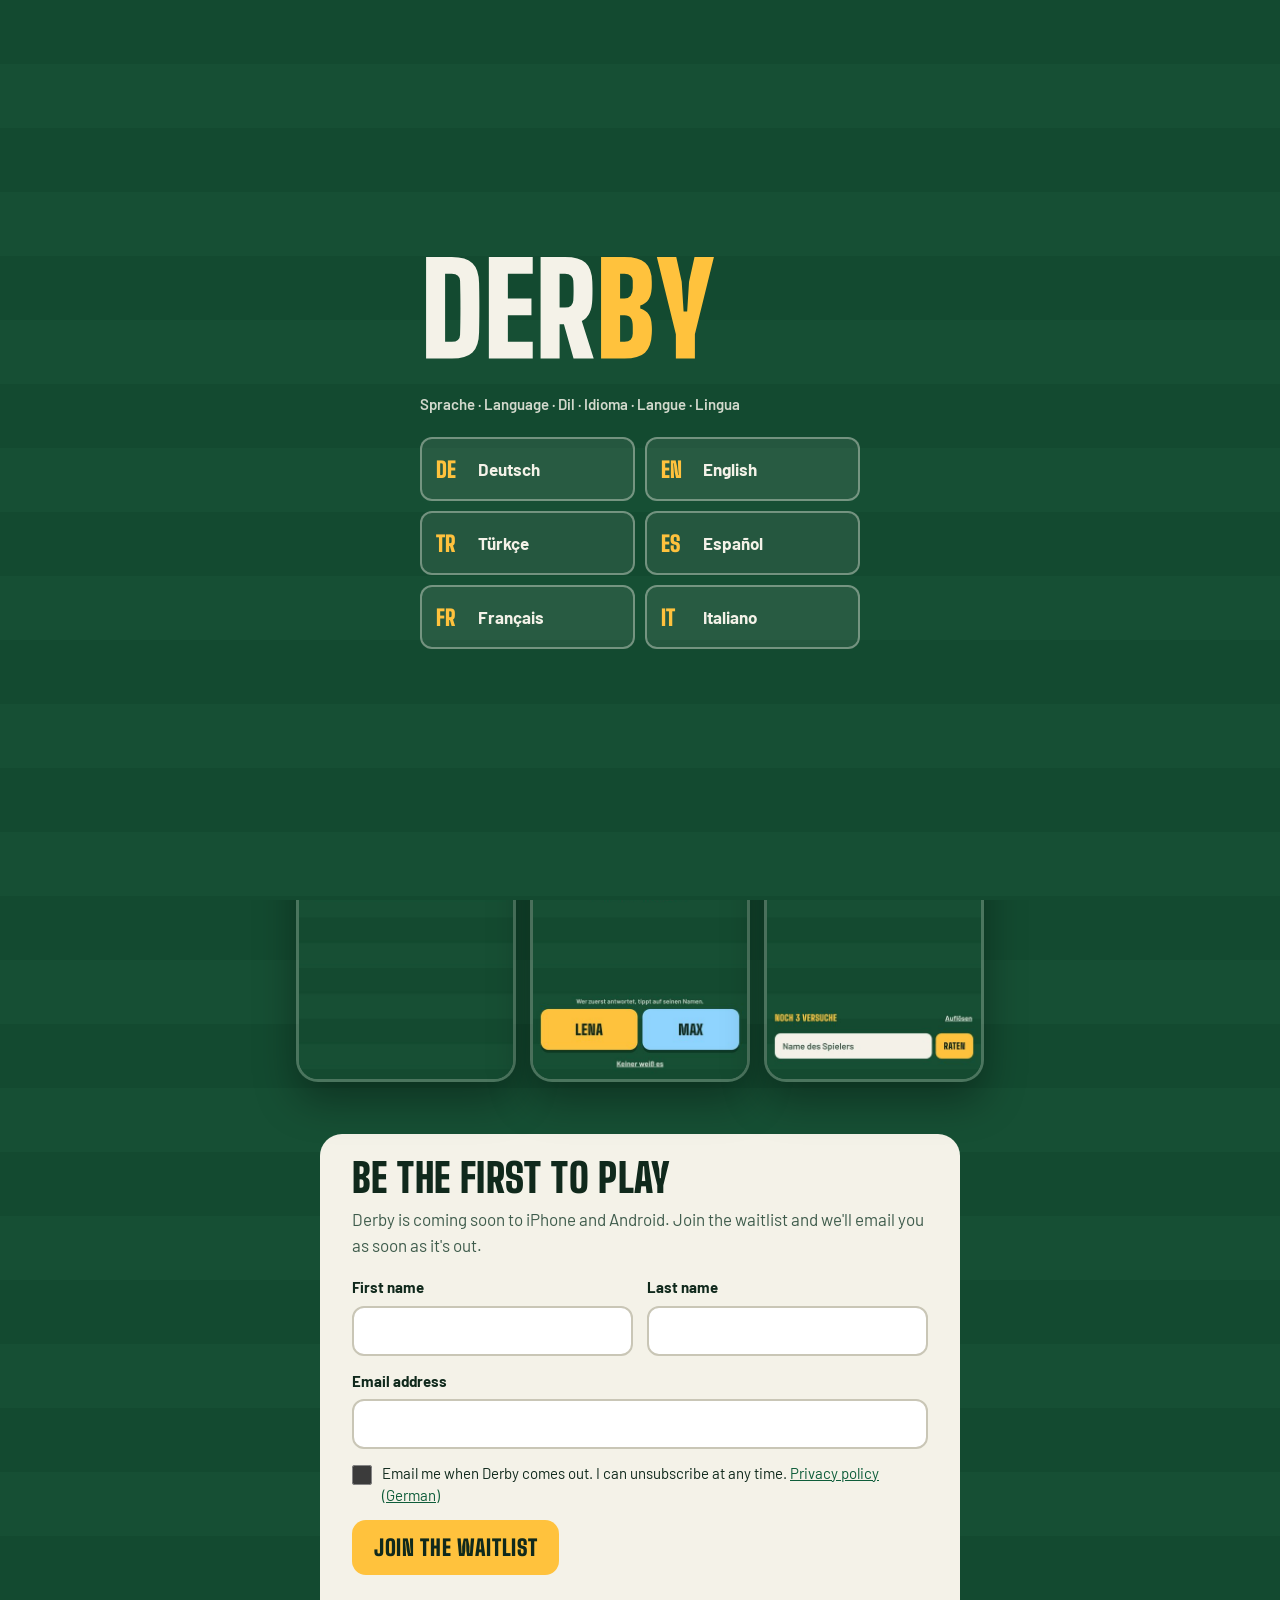
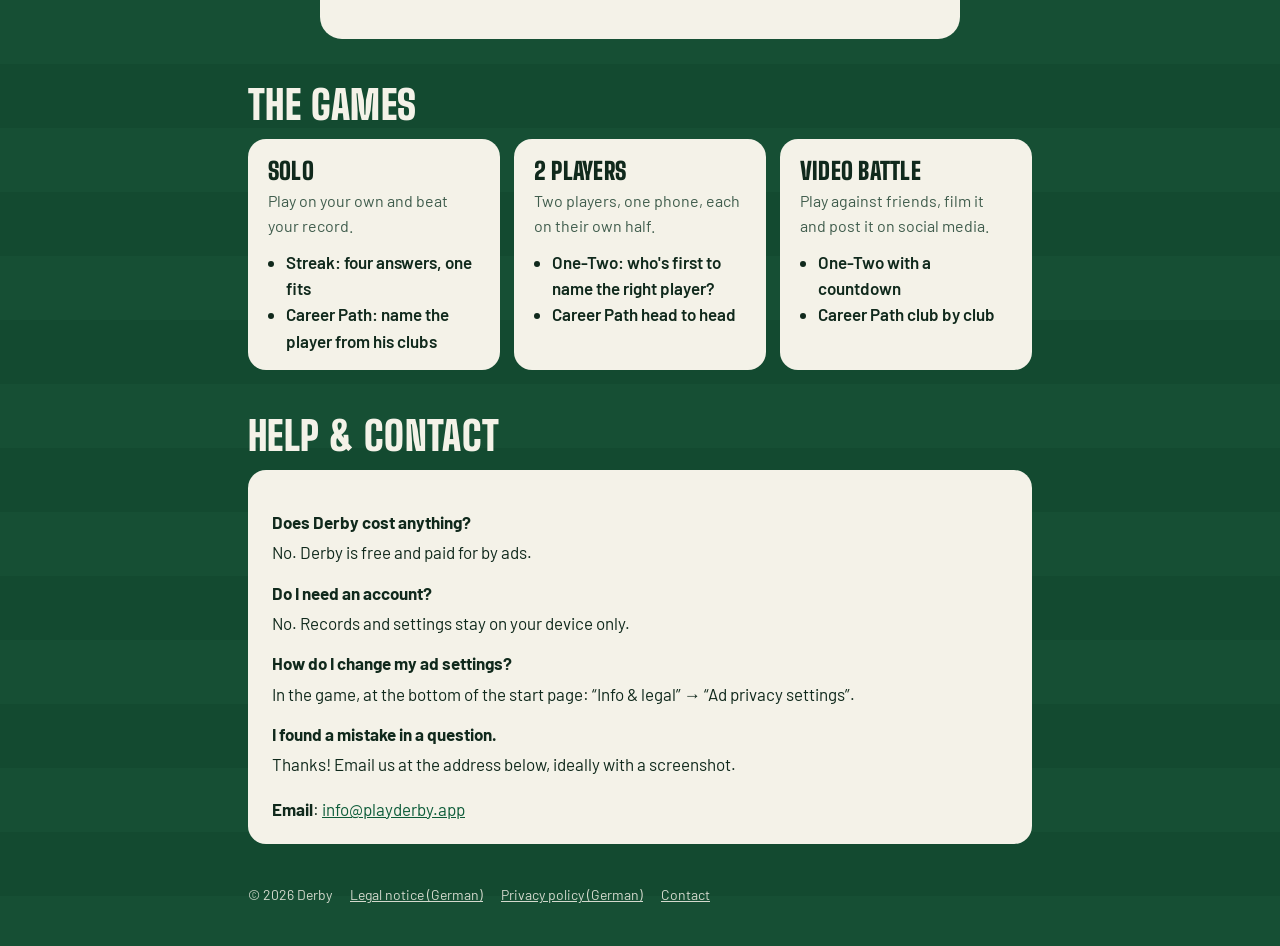
==== commit 97d5e6d2: "Seite geschlossen: Warteliste statt Spiel, Spiel nur mit Testcode Die Startseite zeigt jetzt eine Wa" ====
--- a/index.html
+++ b/index.html
@@ -4,7 +4,7 @@
 <meta charset="utf-8">
 <meta name="viewport" content="width=device-width, initial-scale=1, viewport-fit=cover">
 <title>Derby – Football Party Games</title>
-<meta name="description" content="Who&#x27;s the king of ball knowledge? Football party games: Career Path, One-Two, Streak and Video Battle. Free in your browser, in 6 languages.">
+<meta name="description" content="Who&#x27;s the king of ball knowledge? Football party games: Career Path, One-Two, Streak and Video Battle. Coming soon to iPhone and Android, join the waitlist now.">
 <meta name="theme-color" content="#134a30">
 <link rel="canonical" href="https://playderby.app/">
 <link rel="icon" type="image/png" href="icon-192.png">
@@ -37,7 +37,25 @@
 .lang-opt .code{font-family:"Big Shoulders Display",Impact,sans-serif;font-weight:900;font-size:22px;color:var(--p1);min-width:30px}
 .lang-opt[aria-pressed="true"]{border-color:var(--p1)}
 .lang-opt:hover,.lang-btn:hover{border-color:var(--p1)}
-@media (max-width:520px){header.top{flex-wrap:wrap}header.top nav{gap:12px}}
+.waitlist{background:var(--chalk);color:var(--ink);border-radius:22px;padding:24px clamp(18px,4vw,32px) 26px;margin:34px auto 10px;max-width:640px;scroll-margin-top:16px}
+.waitlist h2{color:var(--ink);margin:0 0 8px}
+.waitlist > p{margin:0 0 18px;color:var(--ink-soft)}
+.wl{display:flex;flex-direction:column;gap:14px}
+.wl .row{display:grid;grid-template-columns:1fr 1fr;gap:14px}
+.wl label{display:flex;flex-direction:column;gap:6px;font-weight:700;font-size:15px}
+.wl input:not([type=checkbox]){padding:13px 14px;border:2px solid #c9c6b6;border-radius:12px;background:#fff;color:var(--ink);font:400 17px Barlow,"Helvetica Neue",Arial,sans-serif;min-width:0}
+.wl input:focus{outline:none;border-color:var(--turf)}
+.wl .ok{flex-direction:row;align-items:flex-start;gap:10px;font-weight:400;font-size:15px;line-height:1.45}
+.wl .ok input{width:20px;height:20px;margin:2px 0 0;flex:none;accent-color:var(--turf)}
+.wl .ok a{color:#0d5c39}
+.wl .hp{position:absolute;left:-9999px;width:1px;height:1px;overflow:hidden}
+.wl .btn{border:0;cursor:pointer;align-self:flex-start}
+.wl .btn:disabled{opacity:.6;cursor:default}
+.wl .msg{margin:0;font-weight:700;min-height:1.4em}
+.wl .msg.bad{color:#b3261e}
+.wl.done .row,.wl.done label,.wl.done .btn{display:none}
+.wl.done .msg{font-size:18px;color:#0d5c39}
+@media (max-width:520px){header.top{flex-wrap:wrap}header.top nav{gap:12px}.wl .row{grid-template-columns:1fr}.wl .btn{align-self:stretch;text-align:center}}
 </style>
 </head>
 <body>
@@ -56,20 +74,36 @@
   </div>
 </div>
 <div class="wrap">
-<header class="top"><a href="./" class="mini" data-a="home" aria-label="Derby home"><svg xmlns="http://www.w3.org/2000/svg" viewBox="0 0 4732 1792" role="img" aria-label="Derby"><path transform="translate(16.0 1696.0) scale(1 -1)" fill="#f4f2e8" d="M80 0V1600H486Q711 1600 811.5 1504.5Q912 1409 916 1190Q919 1051 920.0 926.0Q921 801 920.0 676.0Q919 551 916 412Q912 192 811.5 96.0Q711 0 486 0ZM380 264H486Q549 264 582.0 293.0Q615 322 616 376Q619 483 620.5 589.0Q622 695 622.0 801.0Q622 907 620.5 1013.5Q619 1120 616 1226Q615 1279 582.0 1307.5Q549 1336 486 1336H380Z"/><path transform="translate(1006.0 1696.0) scale(1 -1)" fill="#f4f2e8" d="M80 0V1600H772V1336H380V946H752V682H380V264H772V0Z"/><path transform="translate(1822.0 1696.0) scale(1 -1)" fill="#f4f2e8" d="M80 0V1600H466Q690 1600 789.5 1509.5Q889 1419 896 1210Q898 1154 898.5 1112.0Q899 1070 898.5 1028.0Q898 986 896 930Q892 800 852.5 717.0Q813 634 730 590L918 0H600L448 540H380V0ZM380 804H466Q529 804 561.0 833.0Q593 862 596 914Q599 963 600.0 1016.5Q601 1070 600.0 1123.5Q599 1177 596 1226Q593 1279 561.0 1307.5Q529 1336 466 1336H380Z"/><path transform="translate(2776.0 1696.0) scale(1 -1)" fill="#ffc23d" d="M80 0V1600H450Q674 1600 777.0 1509.5Q880 1419 880 1210V1156Q880 1130 878 1104Q871 995 829.0 930.5Q787 866 698 836V788Q790 758 833.0 692.5Q876 627 880 514Q882 481 882.0 453.0Q882 425 880 390Q871 182 772.5 91.0Q674 0 450 0ZM380 264H450Q513 264 546.5 297.5Q580 331 580 394V500Q580 599 549.5 640.5Q519 682 450 682H380ZM380 946H450Q513 946 546.5 989.5Q580 1033 580 1112V1226Q580 1279 546.5 1307.5Q513 1336 450 1336H380Z"/><path transform="translate(3721.0 1696.0) scale(1 -1)" fill="#ffc23d" d="M315 0V382L15 1600H321L407 1212L437 742H493L523 1212L609 1600H915L615 382V0Z"/></svg></a><nav><a href="play/" data-t="play">Play in browser</a><a href="#kontakt" data-t="contact">Contact</a><button class="lang-btn" type="button" id="langBtn" data-a="lang" aria-label="Language"><span class="code">EN</span><span class="nm">English</span></button></nav></header>
+<header class="top"><a href="./" class="mini" data-a="home" aria-label="Derby home"><svg xmlns="http://www.w3.org/2000/svg" viewBox="0 0 4732 1792" role="img" aria-label="Derby"><path transform="translate(16.0 1696.0) scale(1 -1)" fill="#f4f2e8" d="M80 0V1600H486Q711 1600 811.5 1504.5Q912 1409 916 1190Q919 1051 920.0 926.0Q921 801 920.0 676.0Q919 551 916 412Q912 192 811.5 96.0Q711 0 486 0ZM380 264H486Q549 264 582.0 293.0Q615 322 616 376Q619 483 620.5 589.0Q622 695 622.0 801.0Q622 907 620.5 1013.5Q619 1120 616 1226Q615 1279 582.0 1307.5Q549 1336 486 1336H380Z"/><path transform="translate(1006.0 1696.0) scale(1 -1)" fill="#f4f2e8" d="M80 0V1600H772V1336H380V946H752V682H380V264H772V0Z"/><path transform="translate(1822.0 1696.0) scale(1 -1)" fill="#f4f2e8" d="M80 0V1600H466Q690 1600 789.5 1509.5Q889 1419 896 1210Q898 1154 898.5 1112.0Q899 1070 898.5 1028.0Q898 986 896 930Q892 800 852.5 717.0Q813 634 730 590L918 0H600L448 540H380V0ZM380 804H466Q529 804 561.0 833.0Q593 862 596 914Q599 963 600.0 1016.5Q601 1070 600.0 1123.5Q599 1177 596 1226Q593 1279 561.0 1307.5Q529 1336 466 1336H380Z"/><path transform="translate(2776.0 1696.0) scale(1 -1)" fill="#ffc23d" d="M80 0V1600H450Q674 1600 777.0 1509.5Q880 1419 880 1210V1156Q880 1130 878 1104Q871 995 829.0 930.5Q787 866 698 836V788Q790 758 833.0 692.5Q876 627 880 514Q882 481 882.0 453.0Q882 425 880 390Q871 182 772.5 91.0Q674 0 450 0ZM380 264H450Q513 264 546.5 297.5Q580 331 580 394V500Q580 599 549.5 640.5Q519 682 450 682H380ZM380 946H450Q513 946 546.5 989.5Q580 1033 580 1112V1226Q580 1279 546.5 1307.5Q513 1336 450 1336H380Z"/><path transform="translate(3721.0 1696.0) scale(1 -1)" fill="#ffc23d" d="M315 0V382L15 1600H321L407 1212L437 742H493L523 1212L609 1600H915L615 382V0Z"/></svg></a><nav><a href="#warteliste" data-t="navWait">Waitlist</a><a href="#kontakt" data-t="contact">Contact</a><button class="lang-btn" type="button" id="langBtn" data-a="lang" aria-label="Language"><span class="code">EN</span><span class="nm">English</span></button></nav></header>
 <main>
 
 <section class="hero">
   <span class="big"><svg xmlns="http://www.w3.org/2000/svg" viewBox="0 0 4732 1792" role="img" aria-label="Derby"><path transform="translate(16.0 1696.0) scale(1 -1)" fill="#f4f2e8" d="M80 0V1600H486Q711 1600 811.5 1504.5Q912 1409 916 1190Q919 1051 920.0 926.0Q921 801 920.0 676.0Q919 551 916 412Q912 192 811.5 96.0Q711 0 486 0ZM380 264H486Q549 264 582.0 293.0Q615 322 616 376Q619 483 620.5 589.0Q622 695 622.0 801.0Q622 907 620.5 1013.5Q619 1120 616 1226Q615 1279 582.0 1307.5Q549 1336 486 1336H380Z"/><path transform="translate(1006.0 1696.0) scale(1 -1)" fill="#f4f2e8" d="M80 0V1600H772V1336H380V946H752V682H380V264H772V0Z"/><path transform="translate(1822.0 1696.0) scale(1 -1)" fill="#f4f2e8" d="M80 0V1600H466Q690 1600 789.5 1509.5Q889 1419 896 1210Q898 1154 898.5 1112.0Q899 1070 898.5 1028.0Q898 986 896 930Q892 800 852.5 717.0Q813 634 730 590L918 0H600L448 540H380V0ZM380 804H466Q529 804 561.0 833.0Q593 862 596 914Q599 963 600.0 1016.5Q601 1070 600.0 1123.5Q599 1177 596 1226Q593 1279 561.0 1307.5Q529 1336 466 1336H380Z"/><path transform="translate(2776.0 1696.0) scale(1 -1)" fill="#ffc23d" d="M80 0V1600H450Q674 1600 777.0 1509.5Q880 1419 880 1210V1156Q880 1130 878 1104Q871 995 829.0 930.5Q787 866 698 836V788Q790 758 833.0 692.5Q876 627 880 514Q882 481 882.0 453.0Q882 425 880 390Q871 182 772.5 91.0Q674 0 450 0ZM380 264H450Q513 264 546.5 297.5Q580 331 580 394V500Q580 599 549.5 640.5Q519 682 450 682H380ZM380 946H450Q513 946 546.5 989.5Q580 1033 580 1112V1226Q580 1279 546.5 1307.5Q513 1336 450 1336H380Z"/><path transform="translate(3721.0 1696.0) scale(1 -1)" fill="#ffc23d" d="M315 0V382L15 1600H321L407 1212L437 742H493L523 1212L609 1600H915L615 382V0Z"/></svg></span>
   <p class="tag" data-t="tag">Football party games for you and your mates</p>
   <p data-t="intro">Name players from their clubs, guess career paths and take on your mates head to head. On your own, two players on one phone, or as a video battle to film.</p>
-  <div class="btns"><a class="btn main" href="play/" data-t="cta">Play now in your browser</a><a class="btn ghost" href="#spiele" data-t="games">The games</a></div>
+  <div class="btns"><a class="btn main" href="#warteliste" data-t="ctaWait">Join the waitlist</a><a class="btn ghost" href="#spiele" data-t="games">The games</a></div>
   <p class="soon" data-t="soon">Coming soon as an app for iPhone and Android.</p>
   <div class="shots">
     <img src="bild-menue.jpg" width="440" height="956" alt="Derby: start screen with Solo, 2 players and Video battle">
     <img src="bild-video-battle.jpg" width="440" height="956" alt="Derby: One-Two video battle with two players">
     <img src="bild-karriereweg.jpg" width="440" height="956" alt="Derby: Career Path with clubs revealed">
   </div>
+</section>
+
+<section class="waitlist" id="warteliste">
+  <h2 data-t="waitH">Be the first to play</h2>
+  <p data-t="waitP">Derby is coming soon to iPhone and Android. Join the waitlist and we&#x27;ll email you as soon as it&#x27;s out.</p>
+  <form id="wl" class="wl" novalidate>
+    <div class="row">
+      <label><span data-t="fFirst">First name</span><input name="first" autocomplete="given-name" required maxlength="60"></label>
+      <label><span data-t="fLast">Last name</span><input name="last" autocomplete="family-name" required maxlength="60"></label>
+    </div>
+    <label><span data-t="fMail">Email address</span><input name="email" type="email" autocomplete="email" inputmode="email" required maxlength="120"></label>
+    <label class="hp" aria-hidden="true">Website<input name="website" tabindex="-1" autocomplete="off"></label>
+    <label class="ok"><input type="checkbox" name="consent" required><span><span data-t="fConsent">Email me when Derby comes out. I can unsubscribe at any time.</span> <a href="datenschutz.html" id="wlPrivacy">Privacy policy (German)</a></span></label>
+    <button class="btn main" type="submit" data-t="fBtn">Join the waitlist</button>
+    <p class="msg" id="wlMsg" role="status" aria-live="polite"></p>
+  </form>
 </section>
 
 <h2 id="spiele" data-t="games">The games</h2>
@@ -94,9 +128,11 @@
 <footer><span>© 2026 Derby</span><a href="impressum.html" id="fImprint">Legal notice (German)</a><a href="datenschutz.html" id="fPrivacy">Privacy policy (German)</a><a href="#kontakt" data-t="contact">Contact</a></footer>
 </div>
 <script>
-const T = {"de": {"title": "Derby – Fußball-Partyspiele", "desc": "Wer ist der König des Ball Knowledge? Fußball-Partyspiele: Karriereweg, Doppelpass, Serie und Video-Battle. Kostenlos im Browser, in 6 Sprachen.", "lang": "Sprache", "play": "Im Browser spielen", "contact": "Kontakt", "home": "Derby Startseite", "tag": "Fußball-Partyspiele für dich und deine Freunde", "intro": "Erkenne Spieler an ihren Vereinen, rate Karrierewege und tritt im Duell gegen deine Freunde an. Allein, zu zweit an einem Handy oder als Video-Battle zum Filmen.", "cta": "Jetzt im Browser spielen", "games": "Die Spiele", "soon": "Bald als App für iPhone und Android.", "shots": ["Derby: Startbildschirm mit Solo, 2 Spieler und Video-Battle", "Derby: Video-Battle Doppelpass mit zwei Spielern", "Derby: Karriereweg mit aufgedeckten Stationen"], "cards": [["Solo", "Allein spielen und deinen Rekord knacken.", ["Serie: vier Antworten, eine passt", "Karriereweg: Spieler an seinen Stationen erkennen"]], ["2 Spieler", "Zu zweit an einem Handy, jeder auf seiner Hälfte.", ["Doppelpass: Wer kennt zuerst den passenden Spieler?", "Karriereweg im Duell"]], ["Video-Battle", "Gegen Freunde spielen, filmen und auf Social Media posten.", ["Doppelpass mit Countdown", "Karriereweg Station für Station"]]], "help": "Hilfe & Kontakt", "faq": [["Kostet Derby etwas?", "Nein. Derby ist kostenlos und finanziert sich über Werbung."], ["Brauche ich ein Konto?", "Nein. Rekorde und Einstellungen bleiben nur auf deinem Gerät."], ["Wie ändere ich meine Werbe-Einstellungen?", "Im Spiel unten auf der Startseite: „Info & Rechtliches“ → „Werbe-Einstellungen“."], ["Ich habe einen Fehler in einer Frage gefunden.", "Danke! Schreib uns an die Adresse unten, am besten mit einem Screenshot."]], "mail": "E-Mail", "imprint": "Impressum", "privacy": "Datenschutz", "german": ""}, "en": {"title": "Derby – Football Party Games", "desc": "Who's the king of ball knowledge? Football party games: Career Path, One-Two, Streak and Video Battle. Free in your browser, in 6 languages.", "lang": "Language", "play": "Play in browser", "contact": "Contact", "home": "Derby home", "tag": "Football party games for you and your mates", "intro": "Name players from their clubs, guess career paths and take on your mates head to head. On your own, two players on one phone, or as a video battle to film.", "cta": "Play now in your browser", "games": "The games", "soon": "Coming soon as an app for iPhone and Android.", "shots": ["Derby: start screen with Solo, 2 players and Video battle", "Derby: One-Two video battle with two players", "Derby: Career Path with clubs revealed"], "cards": [["Solo", "Play on your own and beat your record.", ["Streak: four answers, one fits", "Career Path: name the player from his clubs"]], ["2 players", "Two players, one phone, each on their own half.", ["One-Two: who's first to name the right player?", "Career Path head to head"]], ["Video battle", "Play against friends, film it and post it on social media.", ["One-Two with a countdown", "Career Path club by club"]]], "help": "Help & contact", "faq": [["Does Derby cost anything?", "No. Derby is free and paid for by ads."], ["Do I need an account?", "No. Records and settings stay on your device only."], ["How do I change my ad settings?", "In the game, at the bottom of the start page: “Info & legal” → “Ad privacy settings”."], ["I found a mistake in a question.", "Thanks! Email us at the address below, ideally with a screenshot."]], "mail": "Email", "imprint": "Legal notice", "privacy": "Privacy policy", "german": " (German)"}, "tr": {"title": "Derby – Futbol Parti Oyunları", "desc": "Ball knowledge kralı kim? Futbol parti oyunları: Kariyer Yolu, Verkaç, Seri ve Video düellosu. Tarayıcıda ücretsiz, 6 dilde.", "lang": "Dil", "play": "Tarayıcıda oyna", "contact": "İletişim", "home": "Derby ana sayfa", "tag": "Sen ve arkadaşların için futbol parti oyunları", "intro": "Futbolcuları kulüplerinden tanı, kariyer yollarını tahmin et ve arkadaşlarınla düelloya gir. Tek başına, tek telefonda iki kişi ya da çekip paylaşabileceğin bir video düellosu olarak.", "cta": "Şimdi tarayıcıda oyna", "games": "Oyunlar", "soon": "Yakında iPhone ve Android için uygulama olarak.", "shots": ["Derby: Solo, 2 oyuncu ve Video düellosu ile ana ekran", "Derby: İki oyunculu Verkaç video düellosu", "Derby: Kulüpleri açılmış Kariyer Yolu"], "cards": [["Solo", "Tek başına oyna, rekorunu kır.", ["Seri: dört cevap, biri doğru", "Kariyer Yolu: futbolcuyu kulüplerinden tanı"]], ["2 oyuncu", "Tek telefonda iki kişi, herkes kendi yarısında.", ["Verkaç: Doğru futbolcuyu ilk kim bilecek?", "Düelloda Kariyer Yolu"]], ["Video düellosu", "Arkadaşlarınla oyna, videoya çek ve sosyal medyada paylaş.", ["Geri sayımlı Verkaç", "Kulüp kulüp Kariyer Yolu"]]], "help": "Yardım ve iletişim", "faq": [["Derby ücretli mi?", "Hayır. Derby ücretsizdir ve reklamlarla finanse edilir."], ["Hesap gerekiyor mu?", "Hayır. Rekorların ve ayarların yalnızca cihazında kalır."], ["Reklam ayarlarımı nasıl değiştiririm?", "Oyunda ana sayfanın altında: “Bilgi ve yasal” → “Reklam gizlilik ayarları”."], ["Bir soruda hata buldum.", "Teşekkürler! Aşağıdaki adrese yaz, mümkünse ekran görüntüsüyle."]], "mail": "E-posta", "imprint": "Künye", "privacy": "Gizlilik politikası", "german": " (Almanca)"}, "es": {"title": "Derby – Juegos de fútbol con amigos", "desc": "¿Quién es el rey del ball knowledge? Juegos de fútbol: Trayectoria, La Pared, Racha y Video battle. Gratis en el navegador, en 6 idiomas.", "lang": "Idioma", "play": "Jugar en el navegador", "contact": "Contacto", "home": "Inicio de Derby", "tag": "Juegos de fútbol para ti y tus amigos", "intro": "Reconoce a jugadores por sus clubes, adivina trayectorias y enfréntate a tus amigos en duelos. Solo, dos jugadores en un móvil o como video battle para grabar.", "cta": "Juega ahora en el navegador", "games": "Los juegos", "soon": "Pronto como app para iPhone y Android.", "shots": ["Derby: pantalla de inicio con Solo, 2 jugadores y Video battle", "Derby: video battle de La Pared con dos jugadores", "Derby: Trayectoria con los clubes descubiertos"], "cards": [["Solo", "Juega solo y supera tu récord.", ["Racha: cuatro respuestas, una encaja", "Trayectoria: adivina el jugador por sus clubes"]], ["2 jugadores", "Dos jugadores, un móvil, cada uno en su mitad.", ["La Pared: ¿quién nombra primero al jugador correcto?", "Trayectoria en duelo"]], ["Video battle", "Juega contra tus amigos, grábalo y súbelo a redes sociales.", ["La Pared con cuenta atrás", "Trayectoria club a club"]]], "help": "Ayuda y contacto", "faq": [["¿Derby cuesta algo?", "No. Derby es gratis y se financia con publicidad."], ["¿Necesito una cuenta?", "No. Tus récords y ajustes se quedan solo en tu dispositivo."], ["¿Cómo cambio mis ajustes de publicidad?", "En el juego, abajo en la página de inicio: «Información y aviso legal» → «Privacidad de anuncios»."], ["He encontrado un error en una pregunta.", "¡Gracias! Escríbenos a la dirección de abajo, mejor con una captura de pantalla."]], "mail": "Correo", "imprint": "Aviso legal", "privacy": "Política de privacidad", "german": " (en alemán)"}, "fr": {"title": "Derby – Jeux de foot entre amis", "desc": "Qui est le roi du ball knowledge ? Jeux de foot : Parcours, Une-Deux, Série et Battle vidéo. Gratuit dans le navigateur, en 6 langues.", "lang": "Langue", "play": "Jouer dans le navigateur", "contact": "Contact", "home": "Accueil Derby", "tag": "Des jeux de foot pour toi et tes potes", "intro": "Reconnais les joueurs grâce à leurs clubs, devine des parcours et affronte tes potes en duel. En solo, à deux sur un téléphone ou en battle vidéo à filmer.", "cta": "Joue maintenant dans ton navigateur", "games": "Les jeux", "soon": "Bientôt en appli pour iPhone et Android.", "shots": ["Derby : écran d'accueil avec Solo, 2 joueurs et Battle vidéo", "Derby : battle vidéo Une-Deux à deux joueurs", "Derby : Parcours avec les clubs révélés"], "cards": [["Solo", "Joue seul et bats ton record.", ["Série : quatre réponses, une seule est bonne", "Parcours : devine le joueur grâce à ses clubs"]], ["2 joueurs", "Deux joueurs, un téléphone, chacun sur sa moitié.", ["Une-Deux : qui trouve en premier le bon joueur ?", "Parcours en duel"]], ["Battle vidéo", "Affronte tes amis, filmez-vous et postez la vidéo sur les réseaux.", ["Une-Deux avec compte à rebours", "Parcours club après club"]]], "help": "Aide et contact", "faq": [["Derby est-il payant ?", "Non. Derby est gratuit et financé par la publicité."], ["Faut-il un compte ?", "Non. Tes records et réglages restent uniquement sur ton appareil."], ["Comment modifier mes réglages publicitaires ?", "Dans le jeu, en bas de la page d'accueil : « Infos et mentions légales » → « Confidentialité des pubs »."], ["J'ai trouvé une erreur dans une question.", "Merci ! Écris-nous à l'adresse ci-dessous, idéalement avec une capture d'écran."]], "mail": "E-mail", "imprint": "Mentions légales", "privacy": "Politique de confidentialité", "german": " (en allemand)"}, "it": {"title": "Derby – Giochi di calcio con gli amici", "desc": "Chi è il re del ball knowledge? Giochi di calcio: Carriera, Uno-Due, Serie e Video battle. Gratis nel browser, in 6 lingue.", "lang": "Lingua", "play": "Gioca nel browser", "contact": "Contatti", "home": "Home di Derby", "tag": "Giochi di calcio per te e i tuoi amici", "intro": "Riconosci i giocatori dalle loro squadre, indovina le carriere e sfida i tuoi amici. Da solo, in due su un telefono o in una video battle da filmare.", "cta": "Gioca ora nel browser", "games": "I giochi", "soon": "Presto come app per iPhone e Android.", "shots": ["Derby: schermata iniziale con Solo, 2 giocatori e Video battle", "Derby: video battle Uno-Due con due giocatori", "Derby: Carriera con le squadre scoperte"], "cards": [["Solo", "Gioca da solo e batti il tuo record.", ["Serie: quattro risposte, una è giusta", "Carriera: indovina il giocatore dalle sue squadre"]], ["2 giocatori", "Due giocatori, un telefono, ognuno sulla sua metà.", ["Uno-Due: chi nomina per primo il giocatore giusto?", "Carriera in sfida"]], ["Video battle", "Sfida i tuoi amici, filmatevi e pubblicate il video sui social.", ["Uno-Due con il conto alla rovescia", "Carriera squadra dopo squadra"]]], "help": "Aiuto e contatti", "faq": [["Derby costa qualcosa?", "No. Derby è gratis e si finanzia con la pubblicità."], ["Serve un account?", "No. Record e impostazioni restano solo sul tuo dispositivo."], ["Come cambio le impostazioni degli annunci?", "Nel gioco, in fondo alla pagina iniziale: “Info e note legali” → “Privacy degli annunci”."], ["Ho trovato un errore in una domanda.", "Grazie! Scrivici all'indirizzo qui sotto, meglio con uno screenshot."]], "mail": "E-mail", "imprint": "Note legali", "privacy": "Informativa sulla privacy", "german": " (in tedesco)"}};
+const T = {"de": {"title": "Derby – Fußball-Partyspiele", "desc": "Wer ist der König des Ball Knowledge? Fußball-Partyspiele: Karriereweg, Doppelpass, Serie und Video-Battle. Bald für iPhone und Android, jetzt auf die Warteliste.", "lang": "Sprache", "play": "Im Browser spielen", "contact": "Kontakt", "home": "Derby Startseite", "tag": "Fußball-Partyspiele für dich und deine Freunde", "intro": "Erkenne Spieler an ihren Vereinen, rate Karrierewege und tritt im Duell gegen deine Freunde an. Allein, zu zweit an einem Handy oder als Video-Battle zum Filmen.", "cta": "Jetzt im Browser spielen", "games": "Die Spiele", "soon": "Bald als App für iPhone und Android.", "shots": ["Derby: Startbildschirm mit Solo, 2 Spieler und Video-Battle", "Derby: Video-Battle Doppelpass mit zwei Spielern", "Derby: Karriereweg mit aufgedeckten Stationen"], "cards": [["Solo", "Allein spielen und deinen Rekord knacken.", ["Serie: vier Antworten, eine passt", "Karriereweg: Spieler an seinen Stationen erkennen"]], ["2 Spieler", "Zu zweit an einem Handy, jeder auf seiner Hälfte.", ["Doppelpass: Wer kennt zuerst den passenden Spieler?", "Karriereweg im Duell"]], ["Video-Battle", "Gegen Freunde spielen, filmen und auf Social Media posten.", ["Doppelpass mit Countdown", "Karriereweg Station für Station"]]], "help": "Hilfe & Kontakt", "faq": [["Kostet Derby etwas?", "Nein. Derby ist kostenlos und finanziert sich über Werbung."], ["Brauche ich ein Konto?", "Nein. Rekorde und Einstellungen bleiben nur auf deinem Gerät."], ["Wie ändere ich meine Werbe-Einstellungen?", "Im Spiel unten auf der Startseite: „Info & Rechtliches“ → „Werbe-Einstellungen“."], ["Ich habe einen Fehler in einer Frage gefunden.", "Danke! Schreib uns an die Adresse unten, am besten mit einem Screenshot."]], "mail": "E-Mail", "imprint": "Impressum", "privacy": "Datenschutz", "german": "", "navWait": "Warteliste", "ctaWait": "Auf die Warteliste", "waitH": "Sei als Erstes dabei", "waitP": "Derby erscheint bald für iPhone und Android. Trag dich in die Warteliste ein, dann schreiben wir dir, sobald es losgeht.", "fFirst": "Vorname", "fLast": "Nachname", "fMail": "E-Mail-Adresse", "fConsent": "Ich möchte per E-Mail benachrichtigt werden, wenn Derby erscheint. Abmelden geht jederzeit.", "fBtn": "Eintragen", "fOk": "Fast geschafft! Wir haben dir eine E-Mail geschickt. Bitte bestätige darin deine Anmeldung.", "fMailto": "Dein E-Mail-Programm öffnet sich mit einer fertigen Nachricht. Schick sie einfach ab, dann tragen wir dich ein.", "fErr": "Das hat nicht geklappt. Bitte versuch es nochmal oder schreib uns an info@playderby.app."}, "en": {"title": "Derby – Football Party Games", "desc": "Who's the king of ball knowledge? Football party games: Career Path, One-Two, Streak and Video Battle. Coming soon to iPhone and Android, join the waitlist now.", "lang": "Language", "play": "Play in browser", "contact": "Contact", "home": "Derby home", "tag": "Football party games for you and your mates", "intro": "Name players from their clubs, guess career paths and take on your mates head to head. On your own, two players on one phone, or as a video battle to film.", "cta": "Play now in your browser", "games": "The games", "soon": "Coming soon as an app for iPhone and Android.", "shots": ["Derby: start screen with Solo, 2 players and Video battle", "Derby: One-Two video battle with two players", "Derby: Career Path with clubs revealed"], "cards": [["Solo", "Play on your own and beat your record.", ["Streak: four answers, one fits", "Career Path: name the player from his clubs"]], ["2 players", "Two players, one phone, each on their own half.", ["One-Two: who's first to name the right player?", "Career Path head to head"]], ["Video battle", "Play against friends, film it and post it on social media.", ["One-Two with a countdown", "Career Path club by club"]]], "help": "Help & contact", "faq": [["Does Derby cost anything?", "No. Derby is free and paid for by ads."], ["Do I need an account?", "No. Records and settings stay on your device only."], ["How do I change my ad settings?", "In the game, at the bottom of the start page: “Info & legal” → “Ad privacy settings”."], ["I found a mistake in a question.", "Thanks! Email us at the address below, ideally with a screenshot."]], "mail": "Email", "imprint": "Legal notice", "privacy": "Privacy policy", "german": " (German)", "navWait": "Waitlist", "ctaWait": "Join the waitlist", "waitH": "Be the first to play", "waitP": "Derby is coming soon to iPhone and Android. Join the waitlist and we'll email you as soon as it's out.", "fFirst": "First name", "fLast": "Last name", "fMail": "Email address", "fConsent": "Email me when Derby comes out. I can unsubscribe at any time.", "fBtn": "Join the waitlist", "fOk": "Almost done! We've sent you an email. Please confirm your sign-up in it.", "fMailto": "Your email app opens with a ready-made message. Just send it and we'll add you.", "fErr": "That didn't work. Please try again or email us at info@playderby.app."}, "tr": {"title": "Derby – Futbol Parti Oyunları", "desc": "Ball knowledge kralı kim? Futbol parti oyunları: Kariyer Yolu, Verkaç, Seri ve Video düellosu. Yakında iPhone ve Android'de, şimdi bekleme listesine katıl.", "lang": "Dil", "play": "Tarayıcıda oyna", "contact": "İletişim", "home": "Derby ana sayfa", "tag": "Sen ve arkadaşların için futbol parti oyunları", "intro": "Futbolcuları kulüplerinden tanı, kariyer yollarını tahmin et ve arkadaşlarınla düelloya gir. Tek başına, tek telefonda iki kişi ya da çekip paylaşabileceğin bir video düellosu olarak.", "cta": "Şimdi tarayıcıda oyna", "games": "Oyunlar", "soon": "Yakında iPhone ve Android için uygulama olarak.", "shots": ["Derby: Solo, 2 oyuncu ve Video düellosu ile ana ekran", "Derby: İki oyunculu Verkaç video düellosu", "Derby: Kulüpleri açılmış Kariyer Yolu"], "cards": [["Solo", "Tek başına oyna, rekorunu kır.", ["Seri: dört cevap, biri doğru", "Kariyer Yolu: futbolcuyu kulüplerinden tanı"]], ["2 oyuncu", "Tek telefonda iki kişi, herkes kendi yarısında.", ["Verkaç: Doğru futbolcuyu ilk kim bilecek?", "Düelloda Kariyer Yolu"]], ["Video düellosu", "Arkadaşlarınla oyna, videoya çek ve sosyal medyada paylaş.", ["Geri sayımlı Verkaç", "Kulüp kulüp Kariyer Yolu"]]], "help": "Yardım ve iletişim", "faq": [["Derby ücretli mi?", "Hayır. Derby ücretsizdir ve reklamlarla finanse edilir."], ["Hesap gerekiyor mu?", "Hayır. Rekorların ve ayarların yalnızca cihazında kalır."], ["Reklam ayarlarımı nasıl değiştiririm?", "Oyunda ana sayfanın altında: “Bilgi ve yasal” → “Reklam gizlilik ayarları”."], ["Bir soruda hata buldum.", "Teşekkürler! Aşağıdaki adrese yaz, mümkünse ekran görüntüsüyle."]], "mail": "E-posta", "imprint": "Künye", "privacy": "Gizlilik politikası", "german": " (Almanca)", "navWait": "Bekleme listesi", "ctaWait": "Bekleme listesine katıl", "waitH": "İlk oynayan sen ol", "waitP": "Derby yakında iPhone ve Android'de. Bekleme listesine katıl, çıktığı anda sana e-posta gönderelim.", "fFirst": "Ad", "fLast": "Soyad", "fMail": "E-posta adresi", "fConsent": "Derby çıktığında bana e-posta ile haber verilsin. İstediğim zaman abonelikten çıkabilirim.", "fBtn": "Listeye katıl", "fOk": "Neredeyse tamam! Sana bir e-posta gönderdik. Lütfen kaydını oradan onayla.", "fMailto": "E-posta uygulaman hazır bir mesajla açılıyor. Göndermen yeterli, seni listeye ekleriz.", "fErr": "Olmadı. Lütfen tekrar dene ya da info@playderby.app adresine yaz."}, "es": {"title": "Derby – Juegos de fútbol con amigos", "desc": "¿Quién es el rey del ball knowledge? Juegos de fútbol: Trayectoria, La Pared, Racha y Video battle. Pronto en iPhone y Android, apúntate ya a la lista de espera.", "lang": "Idioma", "play": "Jugar en el navegador", "contact": "Contacto", "home": "Inicio de Derby", "tag": "Juegos de fútbol para ti y tus amigos", "intro": "Reconoce a jugadores por sus clubes, adivina trayectorias y enfréntate a tus amigos en duelos. Solo, dos jugadores en un móvil o como video battle para grabar.", "cta": "Juega ahora en el navegador", "games": "Los juegos", "soon": "Pronto como app para iPhone y Android.", "shots": ["Derby: pantalla de inicio con Solo, 2 jugadores y Video battle", "Derby: video battle de La Pared con dos jugadores", "Derby: Trayectoria con los clubes descubiertos"], "cards": [["Solo", "Juega solo y supera tu récord.", ["Racha: cuatro respuestas, una encaja", "Trayectoria: adivina el jugador por sus clubes"]], ["2 jugadores", "Dos jugadores, un móvil, cada uno en su mitad.", ["La Pared: ¿quién nombra primero al jugador correcto?", "Trayectoria en duelo"]], ["Video battle", "Juega contra tus amigos, grábalo y súbelo a redes sociales.", ["La Pared con cuenta atrás", "Trayectoria club a club"]]], "help": "Ayuda y contacto", "faq": [["¿Derby cuesta algo?", "No. Derby es gratis y se financia con publicidad."], ["¿Necesito una cuenta?", "No. Tus récords y ajustes se quedan solo en tu dispositivo."], ["¿Cómo cambio mis ajustes de publicidad?", "En el juego, abajo en la página de inicio: «Información y aviso legal» → «Privacidad de anuncios»."], ["He encontrado un error en una pregunta.", "¡Gracias! Escríbenos a la dirección de abajo, mejor con una captura de pantalla."]], "mail": "Correo", "imprint": "Aviso legal", "privacy": "Política de privacidad", "german": " (en alemán)", "navWait": "Lista de espera", "ctaWait": "Apúntate a la lista", "waitH": "Sé de los primeros en jugar", "waitP": "Derby llega pronto a iPhone y Android. Apúntate a la lista de espera y te escribiremos en cuanto salga.", "fFirst": "Nombre", "fLast": "Apellido", "fMail": "Correo electrónico", "fConsent": "Quiero recibir un correo cuando salga Derby. Puedo darme de baja en cualquier momento.", "fBtn": "Apuntarme", "fOk": "¡Casi listo! Te hemos enviado un correo. Confirma tu inscripción desde ahí.", "fMailto": "Se abre tu app de correo con un mensaje listo. Envíalo y te apuntamos.", "fErr": "No ha funcionado. Inténtalo de nuevo o escríbenos a info@playderby.app."}, "fr": {"title": "Derby – Jeux de foot entre amis", "desc": "Qui est le roi du ball knowledge ? Jeux de foot : Parcours, Une-Deux, Série et Battle vidéo. Bientôt sur iPhone et Android, inscris-toi sur la liste d'attente.", "lang": "Langue", "play": "Jouer dans le navigateur", "contact": "Contact", "home": "Accueil Derby", "tag": "Des jeux de foot pour toi et tes potes", "intro": "Reconnais les joueurs grâce à leurs clubs, devine des parcours et affronte tes potes en duel. En solo, à deux sur un téléphone ou en battle vidéo à filmer.", "cta": "Joue maintenant dans ton navigateur", "games": "Les jeux", "soon": "Bientôt en appli pour iPhone et Android.", "shots": ["Derby : écran d'accueil avec Solo, 2 joueurs et Battle vidéo", "Derby : battle vidéo Une-Deux à deux joueurs", "Derby : Parcours avec les clubs révélés"], "cards": [["Solo", "Joue seul et bats ton record.", ["Série : quatre réponses, une seule est bonne", "Parcours : devine le joueur grâce à ses clubs"]], ["2 joueurs", "Deux joueurs, un téléphone, chacun sur sa moitié.", ["Une-Deux : qui trouve en premier le bon joueur ?", "Parcours en duel"]], ["Battle vidéo", "Affronte tes amis, filmez-vous et postez la vidéo sur les réseaux.", ["Une-Deux avec compte à rebours", "Parcours club après club"]]], "help": "Aide et contact", "faq": [["Derby est-il payant ?", "Non. Derby est gratuit et financé par la publicité."], ["Faut-il un compte ?", "Non. Tes records et réglages restent uniquement sur ton appareil."], ["Comment modifier mes réglages publicitaires ?", "Dans le jeu, en bas de la page d'accueil : « Infos et mentions légales » → « Confidentialité des pubs »."], ["J'ai trouvé une erreur dans une question.", "Merci ! Écris-nous à l'adresse ci-dessous, idéalement avec une capture d'écran."]], "mail": "E-mail", "imprint": "Mentions légales", "privacy": "Politique de confidentialité", "german": " (en allemand)", "navWait": "Liste d'attente", "ctaWait": "Rejoindre la liste", "waitH": "Sois parmi les premiers à jouer", "waitP": "Derby arrive bientôt sur iPhone et Android. Inscris-toi sur la liste d'attente et on t'écrit dès sa sortie.", "fFirst": "Prénom", "fLast": "Nom", "fMail": "Adresse e-mail", "fConsent": "Je veux être prévenu par e-mail à la sortie de Derby. Je peux me désinscrire à tout moment.", "fBtn": "M'inscrire", "fOk": "Presque fini ! On t'a envoyé un e-mail. Confirme ton inscription dedans.", "fMailto": "Ton appli mail s'ouvre avec un message prêt. Envoie-le et on t'inscrit.", "fErr": "Ça n'a pas marché. Réessaie ou écris-nous à info@playderby.app."}, "it": {"title": "Derby – Giochi di calcio con gli amici", "desc": "Chi è il re del ball knowledge? Giochi di calcio: Carriera, Uno-Due, Serie e Video battle. Presto su iPhone e Android, entra ora in lista d'attesa.", "lang": "Lingua", "play": "Gioca nel browser", "contact": "Contatti", "home": "Home di Derby", "tag": "Giochi di calcio per te e i tuoi amici", "intro": "Riconosci i giocatori dalle loro squadre, indovina le carriere e sfida i tuoi amici. Da solo, in due su un telefono o in una video battle da filmare.", "cta": "Gioca ora nel browser", "games": "I giochi", "soon": "Presto come app per iPhone e Android.", "shots": ["Derby: schermata iniziale con Solo, 2 giocatori e Video battle", "Derby: video battle Uno-Due con due giocatori", "Derby: Carriera con le squadre scoperte"], "cards": [["Solo", "Gioca da solo e batti il tuo record.", ["Serie: quattro risposte, una è giusta", "Carriera: indovina il giocatore dalle sue squadre"]], ["2 giocatori", "Due giocatori, un telefono, ognuno sulla sua metà.", ["Uno-Due: chi nomina per primo il giocatore giusto?", "Carriera in sfida"]], ["Video battle", "Sfida i tuoi amici, filmatevi e pubblicate il video sui social.", ["Uno-Due con il conto alla rovescia", "Carriera squadra dopo squadra"]]], "help": "Aiuto e contatti", "faq": [["Derby costa qualcosa?", "No. Derby è gratis e si finanzia con la pubblicità."], ["Serve un account?", "No. Record e impostazioni restano solo sul tuo dispositivo."], ["Come cambio le impostazioni degli annunci?", "Nel gioco, in fondo alla pagina iniziale: “Info e note legali” → “Privacy degli annunci”."], ["Ho trovato un errore in una domanda.", "Grazie! Scrivici all'indirizzo qui sotto, meglio con uno screenshot."]], "mail": "E-mail", "imprint": "Note legali", "privacy": "Informativa sulla privacy", "german": " (in tedesco)", "navWait": "Lista d'attesa", "ctaWait": "Entra in lista d'attesa", "waitH": "Gioca per primo", "waitP": "Derby arriva presto su iPhone e Android. Iscriviti alla lista d'attesa e ti scriveremo appena esce.", "fFirst": "Nome", "fLast": "Cognome", "fMail": "Indirizzo e-mail", "fConsent": "Voglio ricevere un'e-mail quando esce Derby. Posso disiscrivermi in qualsiasi momento.", "fBtn": "Iscrivimi", "fOk": "Quasi fatto! Ti abbiamo inviato un'e-mail. Conferma lì la tua iscrizione.", "fMailto": "Si apre la tua app di posta con un messaggio pronto. Invialo e ti iscriviamo.", "fErr": "Non ha funzionato. Riprova o scrivici a info@playderby.app."}};
 const NAMES = {"de": "Deutsch", "en": "English", "tr": "Türkçe", "es": "Español", "fr": "Français", "it": "Italiano"};
 const KEY = "derby-lang";
+const WAITLIST = {"action": "", "first": "FIRSTNAME", "last": "LASTNAME", "email": "EMAIL", "extra": {}};
+let cur = "en";
 const root = document.documentElement;
 const esc = s => String(s).replace(/[&<>"]/g, c => ({"&": "&amp;", "<": "&lt;", ">": "&gt;", '"': "&quot;"})[c]);
 function saved() { try { const v = localStorage.getItem(KEY); return T[v] ? v : null; } catch (e) { return null; } }
@@ -116,6 +152,8 @@
   document.querySelectorAll(".shots img").forEach((img, i) => { img.alt = t.shots[i]; });
   document.getElementById("fImprint").textContent = t.imprint + t.german;
   document.getElementById("fPrivacy").textContent = t.privacy + t.german;
+  document.getElementById("wlPrivacy").textContent = t.privacy + t.german;
+  cur = l;
   document.querySelectorAll(".lang-opt").forEach(b => b.setAttribute("aria-pressed", String(b.dataset.lang === l)));
 }
 function openPicker(first) {
@@ -133,6 +171,39 @@
 }));
 document.getElementById("langBtn").addEventListener("click", () => openPicker(false));
 document.addEventListener("keydown", e => { if (e.key === "Escape" && saved() && root.classList.contains("pick")) root.classList.remove("pick"); });
+/* waitlist: to Brevo once it is set up (it sends the confirmation e-mail), until then a ready-made e-mail to info@ */
+const wl = document.getElementById("wl"), msg = document.getElementById("wlMsg");
+wl.addEventListener("submit", async e => {
+  e.preventDefault();
+  const t = T[cur], f = new FormData(wl);
+  msg.className = "msg"; msg.textContent = "";
+  if (!wl.checkValidity()) { wl.reportValidity(); return; }
+  if (f.get("website")) return;   // filled only by spam bots
+  const first = f.get("first").trim(), last = f.get("last").trim(), email = f.get("email").trim();
+  if (!WAITLIST.action) {
+    const body = `Bitte tragt mich in die Warteliste ein.
+
+Vorname: ${first}
+Nachname: ${last}
+E-Mail: ${email}
+Sprache: ${cur}
+
+Ich möchte per E-Mail benachrichtigt werden, wenn Derby erscheint.`;
+    location.href = "mailto:info@playderby.app?subject=" + encodeURIComponent("Derby Warteliste") + "&body=" + encodeURIComponent(body);
+    msg.textContent = t.fMailto;
+    return;
+  }
+  const out = new FormData();
+  out.append(WAITLIST.first, first); out.append(WAITLIST.last, last); out.append(WAITLIST.email, email);
+  for (const [k, v] of Object.entries(WAITLIST.extra || {})) out.append(k, v);
+  const btn = wl.querySelector("button"); btn.disabled = true;
+  try {
+    await fetch(WAITLIST.action, { method: "POST", body: out, mode: "no-cors" });
+    wl.classList.add("done"); msg.textContent = t.fOk;
+  } catch (err) {
+    msg.className = "msg bad"; msg.textContent = t.fErr;
+  } finally { btn.disabled = false; }
+});
 const first = saved();
 show(first || "en");
 root.classList.add("ready");
